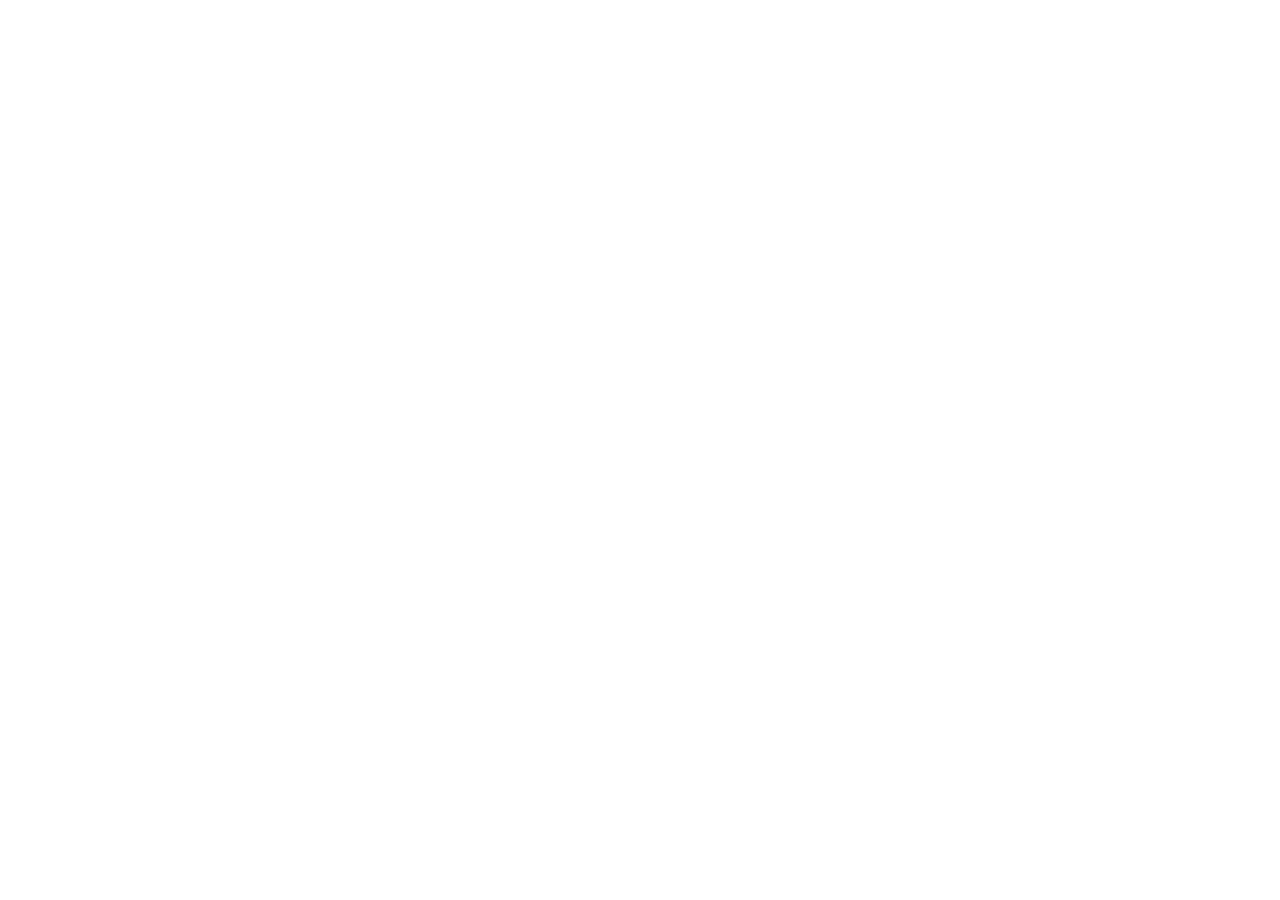
==== site/index.html @ 1764b321 "chore: publish static demo artifact" ====
<!doctype html>
<html lang="en">

  <head>
    <meta charset="UTF-8" />
    <meta
      name="viewport"
      content="width=device-width, initial-scale=1.0, maximum-scale=1" />
    <title>FlowPilot AI Workflow Agent</title>
    <meta name="description" content="AI-powered CRM intake, workflow routing, approvals, and operations visibility." />

    <script type="module" crossorigin src="/flowpilot-ai-operations-agent-demo/assets/index-BUkIabXL.js"></script>
    <link rel="stylesheet" crossorigin href="/flowpilot-ai-operations-agent-demo/assets/index-DvmQnJJi.css">
  </head>

  <body>
    <script id="manus-runtime">window.__MANUS_HOST_DEV__ = false;
(function(){"use strict";var Mr={exports:{}},Kn={};/**
 * @license React
 * react-jsx-runtime.production.js
 *
 * Copyright (c) Meta Platforms, Inc. and affiliates.
 *
 * This source code is licensed under the MIT license found in the
 * LICENSE file in the root directory of this source tree.
 */var Fc;function dm(){if(Fc)return Kn;Fc=1;var r=Symbol.for("react.transitional.element"),i=Symbol.for("react.fragment");function c(s,d,m){var x=null;if(m!==void 0&&(x=""+m),d.key!==void 0&&(x=""+d.key),"key"in d){m={};for(var R in d)R!=="key"&&(m[R]=d[R])}else m=d;return d=m.ref,{$$typeof:r,type:s,key:x,ref:d!==void 0?d:null,props:m}}return Kn.Fragment=i,Kn.jsx=c,Kn.jsxs=c,Kn}var Ic;function fm(){return Ic||(Ic=1,Mr.exports=dm()),Mr.exports}var h=fm(),Ar={exports:{}},Pn={},Rr={exports:{}},Nr={};/**
 * @license React
 * scheduler.production.js
 *
 * Copyright (c) Meta Platforms, Inc. and affiliates.
 *
 * This source code is licensed under the MIT license found in the
 * LICENSE file in the root directory of this source tree.
 */var tu;function hm(){return tu||(tu=1,function(r){function i(A,q){var B=A.length;A.push(q);t:for(;0<B;){var bt=B-1>>>1,p=A[bt];if(0<d(p,q))A[bt]=q,A[B]=p,B=bt;else break t}}function c(A){return A.length===0?null:A[0]}function s(A){if(A.length===0)return null;var q=A[0],B=A.pop();if(B!==q){A[0]=B;t:for(var bt=0,p=A.length,O=p>>>1;bt<O;){var X=2*(bt+1)-1,G=A[X],Z=X+1,st=A[Z];if(0>d(G,B))Z<p&&0>d(st,G)?(A[bt]=st,A[Z]=B,bt=Z):(A[bt]=G,A[X]=B,bt=X);else if(Z<p&&0>d(st,B))A[bt]=st,A[Z]=B,bt=Z;else break t}}return q}function d(A,q){var B=A.sortIndex-q.sortIndex;return B!==0?B:A.id-q.id}if(r.unstable_now=void 0,typeof performance=="object"&&typeof performance.now=="function"){var m=performance;r.unstable_now=function(){return m.now()}}else{var x=Date,R=x.now();r.unstable_now=function(){return x.now()-R}}var C=[],v=[],D=1,j=null,J=3,at=!1,$=!1,nt=!1,ct=!1,ht=typeof setTimeout=="function"?setTimeout:null,St=typeof clearTimeout=="function"?clearTimeout:null,_=typeof setImmediate<"u"?setImmediate:null;function Y(A){for(var q=c(v);q!==null;){if(q.callback===null)s(v);else if(q.startTime<=A)s(v),q.sortIndex=q.expirationTime,i(C,q);else break;q=c(v)}}function H(A){if(nt=!1,Y(A),!$)if(c(C)!==null)$=!0,it||(it=!0,Bt());else{var q=c(v);q!==null&&Mt(H,q.startTime-A)}}var it=!1,rt=-1,V=5,xt=-1;function Be(){return ct?!0:!(r.unstable_now()-xt<V)}function te(){if(ct=!1,it){var A=r.unstable_now();xt=A;var q=!0;try{t:{$=!1,nt&&(nt=!1,St(rt),rt=-1),at=!0;var B=J;try{e:{for(Y(A),j=c(C);j!==null&&!(j.expirationTime>A&&Be());){var bt=j.callback;if(typeof bt=="function"){j.callback=null,J=j.priorityLevel;var p=bt(j.expirationTime<=A);if(A=r.unstable_now(),typeof p=="function"){j.callback=p,Y(A),q=!0;break e}j===c(C)&&s(C),Y(A)}else s(C);j=c(C)}if(j!==null)q=!0;else{var O=c(v);O!==null&&Mt(H,O.startTime-A),q=!1}}break t}finally{j=null,J=B,at=!1}q=void 0}}finally{q?Bt():it=!1}}}var Bt;if(typeof _=="function")Bt=function(){_(te)};else if(typeof MessageChannel<"u"){var me=new MessageChannel,Se=me.port2;me.port1.onmessage=te,Bt=function(){Se.postMessage(null)}}else Bt=function(){ht(te,0)};function Mt(A,q){rt=ht(function(){A(r.unstable_now())},q)}r.unstable_IdlePriority=5,r.unstable_ImmediatePriority=1,r.unstable_LowPriority=4,r.unstable_NormalPriority=3,r.unstable_Profiling=null,r.unstable_UserBlockingPriority=2,r.unstable_cancelCallback=function(A){A.callback=null},r.unstable_forceFrameRate=function(A){0>A||125<A?console.error("forceFrameRate takes a positive int between 0 and 125, forcing frame rates higher than 125 fps is not supported"):V=0<A?Math.floor(1e3/A):5},r.unstable_getCurrentPriorityLevel=function(){return J},r.unstable_next=function(A){switch(J){case 1:case 2:case 3:var q=3;break;default:q=J}var B=J;J=q;try{return A()}finally{J=B}},r.unstable_requestPaint=function(){ct=!0},r.unstable_runWithPriority=function(A,q){switch(A){case 1:case 2:case 3:case 4:case 5:break;default:A=3}var B=J;J=A;try{return q()}finally{J=B}},r.unstable_scheduleCallback=function(A,q,B){var bt=r.unstable_now();switch(typeof B=="object"&&B!==null?(B=B.delay,B=typeof B=="number"&&0<B?bt+B:bt):B=bt,A){case 1:var p=-1;break;case 2:p=250;break;case 5:p=1073741823;break;case 4:p=1e4;break;default:p=5e3}return p=B+p,A={id:D++,callback:q,priorityLevel:A,startTime:B,expirationTime:p,sortIndex:-1},B>bt?(A.sortIndex=B,i(v,A),c(C)===null&&A===c(v)&&(nt?(St(rt),rt=-1):nt=!0,Mt(H,B-bt))):(A.sortIndex=p,i(C,A),$||at||($=!0,it||(it=!0,Bt()))),A},r.unstable_shouldYield=Be,r.unstable_wrapCallback=function(A){var q=J;return function(){var B=J;J=q;try{return A.apply(this,arguments)}finally{J=B}}}}(Nr)),Nr}var eu;function mm(){return eu||(eu=1,Rr.exports=hm()),Rr.exports}var zr={exports:{}},ut={};/**
 * @license React
 * react.production.js
 *
 * Copyright (c) Meta Platforms, Inc. and affiliates.
 *
 * This source code is licensed under the MIT license found in the
 * LICENSE file in the root directory of this source tree.
 */var lu;function gm(){if(lu)return ut;lu=1;var r=Symbol.for("react.transitional.element"),i=Symbol.for("react.portal"),c=Symbol.for("react.fragment"),s=Symbol.for("react.strict_mode"),d=Symbol.for("react.profiler"),m=Symbol.for("react.consumer"),x=Symbol.for("react.context"),R=Symbol.for("react.forward_ref"),C=Symbol.for("react.suspense"),v=Symbol.for("react.memo"),D=Symbol.for("react.lazy"),j=Symbol.iterator;function J(p){return p===null||typeof p!="object"?null:(p=j&&p[j]||p["@@iterator"],typeof p=="function"?p:null)}var at={isMounted:function(){return!1},enqueueForceUpdate:function(){},enqueueReplaceState:function(){},enqueueSetState:function(){}},$=Object.assign,nt={};function ct(p,O,X){this.props=p,this.context=O,this.refs=nt,this.updater=X||at}ct.prototype.isReactComponent={},ct.prototype.setState=function(p,O){if(typeof p!="object"&&typeof p!="function"&&p!=null)throw Error("takes an object of state variables to update or a function which returns an object of state variables.");this.updater.enqueueSetState(this,p,O,"setState")},ct.prototype.forceUpdate=function(p){this.updater.enqueueForceUpdate(this,p,"forceUpdate")};function ht(){}ht.prototype=ct.prototype;function St(p,O,X){this.props=p,this.context=O,this.refs=nt,this.updater=X||at}var _=St.prototype=new ht;_.constructor=St,$(_,ct.prototype),_.isPureReactComponent=!0;var Y=Array.isArray,H={H:null,A:null,T:null,S:null,V:null},it=Object.prototype.hasOwnProperty;function rt(p,O,X,G,Z,st){return X=st.ref,{$$typeof:r,type:p,key:O,ref:X!==void 0?X:null,props:st}}function V(p,O){return rt(p.type,O,void 0,void 0,void 0,p.props)}function xt(p){return typeof p=="object"&&p!==null&&p.$$typeof===r}function Be(p){var O={"=":"=0",":":"=2"};return"$"+p.replace(/[=:]/g,function(X){return O[X]})}var te=/\/+/g;function Bt(p,O){return typeof p=="object"&&p!==null&&p.key!=null?Be(""+p.key):O.toString(36)}function me(){}function Se(p){switch(p.status){case"fulfilled":return p.value;case"rejected":throw p.reason;default:switch(typeof p.status=="string"?p.then(me,me):(p.status="pending",p.then(function(O){p.status==="pending"&&(p.status="fulfilled",p.value=O)},function(O){p.status==="pending"&&(p.status="rejected",p.reason=O)})),p.status){case"fulfilled":return p.value;case"rejected":throw p.reason}}throw p}function Mt(p,O,X,G,Z){var st=typeof p;(st==="undefined"||st==="boolean")&&(p=null);var I=!1;if(p===null)I=!0;else switch(st){case"bigint":case"string":case"number":I=!0;break;case"object":switch(p.$$typeof){case r:case i:I=!0;break;case D:return I=p._init,Mt(I(p._payload),O,X,G,Z)}}if(I)return Z=Z(p),I=G===""?"."+Bt(p,0):G,Y(Z)?(X="",I!=null&&(X=I.replace(te,"$&/")+"/"),Mt(Z,O,X,"",function(Jt){return Jt})):Z!=null&&(xt(Z)&&(Z=V(Z,X+(Z.key==null||p&&p.key===Z.key?"":(""+Z.key).replace(te,"$&/")+"/")+I)),O.push(Z)),1;I=0;var gt=G===""?".":G+":";if(Y(p))for(var Tt=0;Tt<p.length;Tt++)G=p[Tt],st=gt+Bt(G,Tt),I+=Mt(G,O,X,st,Z);else if(Tt=J(p),typeof Tt=="function")for(p=Tt.call(p),Tt=0;!(G=p.next()).done;)G=G.value,st=gt+Bt(G,Tt++),I+=Mt(G,O,X,st,Z);else if(st==="object"){if(typeof p.then=="function")return Mt(Se(p),O,X,G,Z);throw O=String(p),Error("Objects are not valid as a React child (found: "+(O==="[object Object]"?"object with keys {"+Object.keys(p).join(", ")+"}":O)+"). If you meant to render a collection of children, use an array instead.")}return I}function A(p,O,X){if(p==null)return p;var G=[],Z=0;return Mt(p,G,"","",function(st){return O.call(X,st,Z++)}),G}function q(p){if(p._status===-1){var O=p._result;O=O(),O.then(function(X){(p._status===0||p._status===-1)&&(p._status=1,p._result=X)},function(X){(p._status===0||p._status===-1)&&(p._status=2,p._result=X)}),p._status===-1&&(p._status=0,p._result=O)}if(p._status===1)return p._result.default;throw p._result}var B=typeof reportError=="function"?reportError:function(p){if(typeof window=="object"&&typeof window.ErrorEvent=="function"){var O=new window.ErrorEvent("error",{bubbles:!0,cancelable:!0,message:typeof p=="object"&&p!==null&&typeof p.message=="string"?String(p.message):String(p),error:p});if(!window.dispatchEvent(O))return}else if(typeof process=="object"&&typeof process.emit=="function"){process.emit("uncaughtException",p);return}console.error(p)};function bt(){}return ut.Children={map:A,forEach:function(p,O,X){A(p,function(){O.apply(this,arguments)},X)},count:function(p){var O=0;return A(p,function(){O++}),O},toArray:function(p){return A(p,function(O){return O})||[]},only:function(p){if(!xt(p))throw Error("React.Children.only expected to receive a single React element child.");return p}},ut.Component=ct,ut.Fragment=c,ut.Profiler=d,ut.PureComponent=St,ut.StrictMode=s,ut.Suspense=C,ut.__CLIENT_INTERNALS_DO_NOT_USE_OR_WARN_USERS_THEY_CANNOT_UPGRADE=H,ut.__COMPILER_RUNTIME={__proto__:null,c:function(p){return H.H.useMemoCache(p)}},ut.cache=function(p){return function(){return p.apply(null,arguments)}},ut.cloneElement=function(p,O,X){if(p==null)throw Error("The argument must be a React element, but you passed "+p+".");var G=$({},p.props),Z=p.key,st=void 0;if(O!=null)for(I in O.ref!==void 0&&(st=void 0),O.key!==void 0&&(Z=""+O.key),O)!it.call(O,I)||I==="key"||I==="__self"||I==="__source"||I==="ref"&&O.ref===void 0||(G[I]=O[I]);var I=arguments.length-2;if(I===1)G.children=X;else if(1<I){for(var gt=Array(I),Tt=0;Tt<I;Tt++)gt[Tt]=arguments[Tt+2];G.children=gt}return rt(p.type,Z,void 0,void 0,st,G)},ut.createContext=function(p){return p={$$typeof:x,_currentValue:p,_currentValue2:p,_threadCount:0,Provider:null,Consumer:null},p.Provider=p,p.Consumer={$$typeof:m,_context:p},p},ut.createElement=function(p,O,X){var G,Z={},st=null;if(O!=null)for(G in O.key!==void 0&&(st=""+O.key),O)it.call(O,G)&&G!=="key"&&G!=="__self"&&G!=="__source"&&(Z[G]=O[G]);var I=arguments.length-2;if(I===1)Z.children=X;else if(1<I){for(var gt=Array(I),Tt=0;Tt<I;Tt++)gt[Tt]=arguments[Tt+2];Z.children=gt}if(p&&p.defaultProps)for(G in I=p.defaultProps,I)Z[G]===void 0&&(Z[G]=I[G]);return rt(p,st,void 0,void 0,null,Z)},ut.createRef=function(){return{current:null}},ut.forwardRef=function(p){return{$$typeof:R,render:p}},ut.isValidElement=xt,ut.lazy=function(p){return{$$typeof:D,_payload:{_status:-1,_result:p},_init:q}},ut.memo=function(p,O){return{$$typeof:v,type:p,compare:O===void 0?null:O}},ut.startTransition=function(p){var O=H.T,X={};H.T=X;try{var G=p(),Z=H.S;Z!==null&&Z(X,G),typeof G=="object"&&G!==null&&typeof G.then=="function"&&G.then(bt,B)}catch(st){B(st)}finally{H.T=O}},ut.unstable_useCacheRefresh=function(){return H.H.useCacheRefresh()},ut.use=function(p){return H.H.use(p)},ut.useActionState=function(p,O,X){return H.H.useActionState(p,O,X)},ut.useCallback=function(p,O){return H.H.useCallback(p,O)},ut.useContext=function(p){return H.H.useContext(p)},ut.useDebugValue=function(){},ut.useDeferredValue=function(p,O){return H.H.useDeferredValue(p,O)},ut.useEffect=function(p,O,X){var G=H.H;if(typeof X=="function")throw Error("useEffect CRUD overload is not enabled in this build of React.");return G.useEffect(p,O)},ut.useId=function(){return H.H.useId()},ut.useImperativeHandle=function(p,O,X){return H.H.useImperativeHandle(p,O,X)},ut.useInsertionEffect=function(p,O){return H.H.useInsertionEffect(p,O)},ut.useLayoutEffect=function(p,O){return H.H.useLayoutEffect(p,O)},ut.useMemo=function(p,O){return H.H.useMemo(p,O)},ut.useOptimistic=function(p,O){return H.H.useOptimistic(p,O)},ut.useReducer=function(p,O,X){return H.H.useReducer(p,O,X)},ut.useRef=function(p){return H.H.useRef(p)},ut.useState=function(p){return H.H.useState(p)},ut.useSyncExternalStore=function(p,O,X){return H.H.useSyncExternalStore(p,O,X)},ut.useTransition=function(){return H.H.useTransition()},ut.version="19.1.1",ut}var au;function _r(){return au||(au=1,zr.exports=gm()),zr.exports}var kr={exports:{}},he={};/**
 * @license React
 * react-dom.production.js
 *
 * Copyright (c) Meta Platforms, Inc. and affiliates.
 *
 * This source code is licensed under the MIT license found in the
 * LICENSE file in the root directory of this source tree.
 */var nu;function pm(){if(nu)return he;nu=1;var r=_r();function i(C){var v="https://react.dev/errors/"+C;if(1<arguments.length){v+="?args[]="+encodeURIComponent(arguments[1]);for(var D=2;D<arguments.length;D++)v+="&args[]="+encodeURIComponent(arguments[D])}return"Minified React error #"+C+"; visit "+v+" for the full message or use the non-minified dev environment for full errors and additional helpful warnings."}function c(){}var s={d:{f:c,r:function(){throw Error(i(522))},D:c,C:c,L:c,m:c,X:c,S:c,M:c},p:0,findDOMNode:null},d=Symbol.for("react.portal");function m(C,v,D){var j=3<arguments.length&&arguments[3]!==void 0?arguments[3]:null;return{$$typeof:d,key:j==null?null:""+j,children:C,containerInfo:v,implementation:D}}var x=r.__CLIENT_INTERNALS_DO_NOT_USE_OR_WARN_USERS_THEY_CANNOT_UPGRADE;function R(C,v){if(C==="font")return"";if(typeof v=="string")return v==="use-credentials"?v:""}return he.__DOM_INTERNALS_DO_NOT_USE_OR_WARN_USERS_THEY_CANNOT_UPGRADE=s,he.createPortal=function(C,v){var D=2<arguments.length&&arguments[2]!==void 0?arguments[2]:null;if(!v||v.nodeType!==1&&v.nodeType!==9&&v.nodeType!==11)throw Error(i(299));return m(C,v,null,D)},he.flushSync=function(C){var v=x.T,D=s.p;try{if(x.T=null,s.p=2,C)return C()}finally{x.T=v,s.p=D,s.d.f()}},he.preconnect=function(C,v){typeof C=="string"&&(v?(v=v.crossOrigin,v=typeof v=="string"?v==="use-credentials"?v:"":void 0):v=null,s.d.C(C,v))},he.prefetchDNS=function(C){typeof C=="string"&&s.d.D(C)},he.preinit=function(C,v){if(typeof C=="string"&&v&&typeof v.as=="string"){var D=v.as,j=R(D,v.crossOrigin),J=typeof v.integrity=="string"?v.integrity:void 0,at=typeof v.fetchPriority=="string"?v.fetchPriority:void 0;D==="style"?s.d.S(C,typeof v.precedence=="string"?v.precedence:void 0,{crossOrigin:j,integrity:J,fetchPriority:at}):D==="script"&&s.d.X(C,{crossOrigin:j,integrity:J,fetchPriority:at,nonce:typeof v.nonce=="string"?v.nonce:void 0})}},he.preinitModule=function(C,v){if(typeof C=="string")if(typeof v=="object"&&v!==null){if(v.as==null||v.as==="script"){var D=R(v.as,v.crossOrigin);s.d.M(C,{crossOrigin:D,integrity:typeof v.integrity=="string"?v.integrity:void 0,nonce:typeof v.nonce=="string"?v.nonce:void 0})}}else v==null&&s.d.M(C)},he.preload=function(C,v){if(typeof C=="string"&&typeof v=="object"&&v!==null&&typeof v.as=="string"){var D=v.as,j=R(D,v.crossOrigin);s.d.L(C,D,{crossOrigin:j,integrity:typeof v.integrity=="string"?v.integrity:void 0,nonce:typeof v.nonce=="string"?v.nonce:void 0,type:typeof v.type=="string"?v.type:void 0,fetchPriority:typeof v.fetchPriority=="string"?v.fetchPriority:void 0,referrerPolicy:typeof v.referrerPolicy=="string"?v.referrerPolicy:void 0,imageSrcSet:typeof v.imageSrcSet=="string"?v.imageSrcSet:void 0,imageSizes:typeof v.imageSizes=="string"?v.imageSizes:void 0,media:typeof v.media=="string"?v.media:void 0})}},he.preloadModule=function(C,v){if(typeof C=="string")if(v){var D=R(v.as,v.crossOrigin);s.d.m(C,{as:typeof v.as=="string"&&v.as!=="script"?v.as:void 0,crossOrigin:D,integrity:typeof v.integrity=="string"?v.integrity:void 0})}else s.d.m(C)},he.requestFormReset=function(C){s.d.r(C)},he.unstable_batchedUpdates=function(C,v){return C(v)},he.useFormState=function(C,v,D){return x.H.useFormState(C,v,D)},he.useFormStatus=function(){return x.H.useHostTransitionStatus()},he.version="19.1.1",he}var ou;function ym(){if(ou)return kr.exports;ou=1;function r(){if(!(typeof __REACT_DEVTOOLS_GLOBAL_HOOK__>"u"||typeof __REACT_DEVTOOLS_GLOBAL_HOOK__.checkDCE!="function"))try{__REACT_DEVTOOLS_GLOBAL_HOOK__.checkDCE(r)}catch(i){console.error(i)}}return r(),kr.exports=pm(),kr.exports}/**
 * @license React
 * react-dom-client.production.js
 *
 * Copyright (c) Meta Platforms, Inc. and affiliates.
 *
 * This source code is licensed under the MIT license found in the
 * LICENSE file in the root directory of this source tree.
 */var iu;function vm(){if(iu)return Pn;iu=1;var r=mm(),i=_r(),c=ym();function s(t){var e="https://react.dev/errors/"+t;if(1<arguments.length){e+="?args[]="+encodeURIComponent(arguments[1]);for(var l=2;l<arguments.length;l++)e+="&args[]="+encodeURIComponent(arguments[l])}return"Minified React error #"+t+"; visit "+e+" for the full message or use the non-minified dev environment for full errors and additional helpful warnings."}function d(t){return!(!t||t.nodeType!==1&&t.nodeType!==9&&t.nodeType!==11)}function m(t){var e=t,l=t;if(t.alternate)for(;e.return;)e=e.return;else{t=e;do e=t,(e.flags&4098)!==0&&(l=e.return),t=e.return;while(t)}return e.tag===3?l:null}function x(t){if(t.tag===13){var e=t.memoizedState;if(e===null&&(t=t.alternate,t!==null&&(e=t.memoizedState)),e!==null)return e.dehydrated}return null}function R(t){if(m(t)!==t)throw Error(s(188))}function C(t){var e=t.alternate;if(!e){if(e=m(t),e===null)throw Error(s(188));return e!==t?null:t}for(var l=t,a=e;;){var n=l.return;if(n===null)break;var o=n.alternate;if(o===null){if(a=n.return,a!==null){l=a;continue}break}if(n.child===o.child){for(o=n.child;o;){if(o===l)return R(n),t;if(o===a)return R(n),e;o=o.sibling}throw Error(s(188))}if(l.return!==a.return)l=n,a=o;else{for(var u=!1,f=n.child;f;){if(f===l){u=!0,l=n,a=o;break}if(f===a){u=!0,a=n,l=o;break}f=f.sibling}if(!u){for(f=o.child;f;){if(f===l){u=!0,l=o,a=n;break}if(f===a){u=!0,a=o,l=n;break}f=f.sibling}if(!u)throw Error(s(189))}}if(l.alternate!==a)throw Error(s(190))}if(l.tag!==3)throw Error(s(188));return l.stateNode.current===l?t:e}function v(t){var e=t.tag;if(e===5||e===26||e===27||e===6)return t;for(t=t.child;t!==null;){if(e=v(t),e!==null)return e;t=t.sibling}return null}var D=Object.assign,j=Symbol.for("react.element"),J=Symbol.for("react.transitional.element"),at=Symbol.for("react.portal"),$=Symbol.for("react.fragment"),nt=Symbol.for("react.strict_mode"),ct=Symbol.for("react.profiler"),ht=Symbol.for("react.provider"),St=Symbol.for("react.consumer"),_=Symbol.for("react.context"),Y=Symbol.for("react.forward_ref"),H=Symbol.for("react.suspense"),it=Symbol.for("react.suspense_list"),rt=Symbol.for("react.memo"),V=Symbol.for("react.lazy"),xt=Symbol.for("react.activity"),Be=Symbol.for("react.memo_cache_sentinel"),te=Symbol.iterator;function Bt(t){return t===null||typeof t!="object"?null:(t=te&&t[te]||t["@@iterator"],typeof t=="function"?t:null)}var me=Symbol.for("react.client.reference");function Se(t){if(t==null)return null;if(typeof t=="function")return t.$$typeof===me?null:t.displayName||t.name||null;if(typeof t=="string")return t;switch(t){case $:return"Fragment";case ct:return"Profiler";case nt:return"StrictMode";case H:return"Suspense";case it:return"SuspenseList";case xt:return"Activity"}if(typeof t=="object")switch(t.$$typeof){case at:return"Portal";case _:return(t.displayName||"Context")+".Provider";case St:return(t._context.displayName||"Context")+".Consumer";case Y:var e=t.render;return t=t.displayName,t||(t=e.displayName||e.name||"",t=t!==""?"ForwardRef("+t+")":"ForwardRef"),t;case rt:return e=t.displayName||null,e!==null?e:Se(t.type)||"Memo";case V:e=t._payload,t=t._init;try{return Se(t(e))}catch{}}return null}var Mt=Array.isArray,A=i.__CLIENT_INTERNALS_DO_NOT_USE_OR_WARN_USERS_THEY_CANNOT_UPGRADE,q=c.__DOM_INTERNALS_DO_NOT_USE_OR_WARN_USERS_THEY_CANNOT_UPGRADE,B={pending:!1,data:null,method:null,action:null},bt=[],p=-1;function O(t){return{current:t}}function X(t){0>p||(t.current=bt[p],bt[p]=null,p--)}function G(t,e){p++,bt[p]=t.current,t.current=e}var Z=O(null),st=O(null),I=O(null),gt=O(null);function Tt(t,e){switch(G(I,e),G(st,t),G(Z,null),e.nodeType){case 9:case 11:t=(t=e.documentElement)&&(t=t.namespaceURI)?Uh(t):0;break;default:if(t=e.tagName,e=e.namespaceURI)e=Uh(e),t=Gh(e,t);else switch(t){case"svg":t=1;break;case"math":t=2;break;default:t=0}}X(Z),G(Z,t)}function Jt(){X(Z),X(st),X(I)}function Ke(t){t.memoizedState!==null&&G(gt,t);var e=Z.current,l=Gh(e,t.type);e!==l&&(G(st,t),G(Z,l))}function Ce(t){st.current===t&&(X(Z),X(st)),gt.current===t&&(X(gt),Wo._currentValue=B)}var Pe=Object.prototype.hasOwnProperty,yl=r.unstable_scheduleCallback,sn=r.unstable_cancelCallback,Ca=r.unstable_shouldYield,ri=r.unstable_requestPaint,ge=r.unstable_now,si=r.unstable_getCurrentPriorityLevel,Ul=r.unstable_ImmediatePriority,Fn=r.unstable_UserBlockingPriority,nl=r.unstable_NormalPriority,ci=r.unstable_LowPriority,Gl=r.unstable_IdlePriority,ui=r.log,Ea=r.unstable_setDisableYieldValue,ql=null,Wt=null;function Je(t){if(typeof ui=="function"&&Ea(t),Wt&&typeof Wt.setStrictMode=="function")try{Wt.setStrictMode(ql,t)}catch{}}var $t=Math.clz32?Math.clz32:fi,di=Math.log,Ta=Math.LN2;function fi(t){return t>>>=0,t===0?32:31-(di(t)/Ta|0)|0}var L=256,cn=4194304;function vl(t){var e=t&42;if(e!==0)return e;switch(t&-t){case 1:return 1;case 2:return 2;case 4:return 4;case 8:return 8;case 16:return 16;case 32:return 32;case 64:return 64;case 128:return 128;case 256:case 512:case 1024:case 2048:case 4096:case 8192:case 16384:case 32768:case 65536:case 131072:case 262144:case 524288:case 1048576:case 2097152:return t&4194048;case 4194304:case 8388608:case 16777216:case 33554432:return t&62914560;case 67108864:return 67108864;case 134217728:return 134217728;case 268435456:return 268435456;case 536870912:return 536870912;case 1073741824:return 0;default:return t}}function un(t,e,l){var a=t.pendingLanes;if(a===0)return 0;var n=0,o=t.suspendedLanes,u=t.pingedLanes;t=t.warmLanes;var f=a&134217727;return f!==0?(a=f&~o,a!==0?n=vl(a):(u&=f,u!==0?n=vl(u):l||(l=f&~t,l!==0&&(n=vl(l))))):(f=a&~o,f!==0?n=vl(f):u!==0?n=vl(u):l||(l=a&~t,l!==0&&(n=vl(l)))),n===0?0:e!==0&&e!==n&&(e&o)===0&&(o=n&-n,l=e&-e,o>=l||o===32&&(l&4194048)!==0)?e:n}function Dt(t,e){return(t.pendingLanes&~(t.suspendedLanes&~t.pingedLanes)&e)===0}function In(t,e){switch(t){case 1:case 2:case 4:case 8:case 64:return e+250;case 16:case 32:case 128:case 256:case 512:case 1024:case 2048:case 4096:case 8192:case 16384:case 32768:case 65536:case 131072:case 262144:case 524288:case 1048576:case 2097152:return e+5e3;case 4194304:case 8388608:case 16777216:case 33554432:return-1;case 67108864:case 134217728:case 268435456:case 536870912:case 1073741824:return-1;default:return-1}}function to(){var t=L;return L<<=1,(L&4194048)===0&&(L=256),t}function hi(){var t=cn;return cn<<=1,(cn&62914560)===0&&(cn=4194304),t}function eo(t){for(var e=[],l=0;31>l;l++)e.push(t);return e}function Da(t,e){t.pendingLanes|=e,e!==268435456&&(t.suspendedLanes=0,t.pingedLanes=0,t.warmLanes=0)}function ts(t,e,l,a,n,o){var u=t.pendingLanes;t.pendingLanes=l,t.suspendedLanes=0,t.pingedLanes=0,t.warmLanes=0,t.expiredLanes&=l,t.entangledLanes&=l,t.errorRecoveryDisabledLanes&=l,t.shellSuspendCounter=0;var f=t.entanglements,g=t.expirationTimes,S=t.hiddenUpdates;for(l=u&~l;0<l;){var N=31-$t(l),k=1<<N;f[N]=0,g[N]=-1;var E=S[N];if(E!==null)for(S[N]=null,N=0;N<E.length;N++){var T=E[N];T!==null&&(T.lane&=-536870913)}l&=~k}a!==0&&mi(t,a,0),o!==0&&n===0&&t.tag!==0&&(t.suspendedLanes|=o&~(u&~e))}function mi(t,e,l){t.pendingLanes|=e,t.suspendedLanes&=~e;var a=31-$t(e);t.entangledLanes|=e,t.entanglements[a]=t.entanglements[a]|1073741824|l&4194090}function gi(t,e){var l=t.entangledLanes|=e;for(t=t.entanglements;l;){var a=31-$t(l),n=1<<a;n&e|t[a]&e&&(t[a]|=e),l&=~n}}function lo(t){switch(t){case 2:t=1;break;case 8:t=4;break;case 32:t=16;break;case 256:case 512:case 1024:case 2048:case 4096:case 8192:case 16384:case 32768:case 65536:case 131072:case 262144:case 524288:case 1048576:case 2097152:case 4194304:case 8388608:case 16777216:case 33554432:t=128;break;case 268435456:t=134217728;break;default:t=0}return t}function ao(t){return t&=-t,2<t?8<t?(t&134217727)!==0?32:268435456:8:2}function pi(){var t=q.p;return t!==0?t:(t=window.event,t===void 0?32:om(t.type))}function es(t,e){var l=q.p;try{return q.p=t,e()}finally{q.p=l}}var ol=Math.random().toString(36).slice(2),ee="__reactFiber$"+ol,pe="__reactProps$"+ol,Yl="__reactContainer$"+ol,no="__reactEvents$"+ol,ls="__reactListeners$"+ol,as="__reactHandles$"+ol,yi="__reactResources$"+ol,Ma="__reactMarker$"+ol;function oo(t){delete t[ee],delete t[pe],delete t[no],delete t[ls],delete t[as]}function Vl(t){var e=t[ee];if(e)return e;for(var l=t.parentNode;l;){if(e=l[Yl]||l[ee]){if(l=e.alternate,e.child!==null||l!==null&&l.child!==null)for(t=Xh(t);t!==null;){if(l=t[ee])return l;t=Xh(t)}return e}t=l,l=t.parentNode}return null}function Xl(t){if(t=t[ee]||t[Yl]){var e=t.tag;if(e===5||e===6||e===13||e===26||e===27||e===3)return t}return null}function Aa(t){var e=t.tag;if(e===5||e===26||e===27||e===6)return t.stateNode;throw Error(s(33))}function Zl(t){var e=t[yi];return e||(e=t[yi]={hoistableStyles:new Map,hoistableScripts:new Map}),e}function Vt(t){t[Ma]=!0}var vi=new Set,bi={};function bl(t,e){We(t,e),We(t+"Capture",e)}function We(t,e){for(bi[t]=e,t=0;t<e.length;t++)vi.add(e[t])}var ns=RegExp("^[:A-Z_a-z\\u00C0-\\u00D6\\u00D8-\\u00F6\\u00F8-\\u02FF\\u0370-\\u037D\\u037F-\\u1FFF\\u200C-\\u200D\\u2070-\\u218F\\u2C00-\\u2FEF\\u3001-\\uD7FF\\uF900-\\uFDCF\\uFDF0-\\uFFFD][:A-Z_a-z\\u00C0-\\u00D6\\u00D8-\\u00F6\\u00F8-\\u02FF\\u0370-\\u037D\\u037F-\\u1FFF\\u200C-\\u200D\\u2070-\\u218F\\u2C00-\\u2FEF\\u3001-\\uD7FF\\uF900-\\uFDCF\\uFDF0-\\uFFFD\\-.0-9\\u00B7\\u0300-\\u036F\\u203F-\\u2040]*$"),xi={},wi={};function Ra(t){return Pe.call(wi,t)?!0:Pe.call(xi,t)?!1:ns.test(t)?wi[t]=!0:(xi[t]=!0,!1)}function M(t,e,l){if(Ra(e))if(l===null)t.removeAttribute(e);else{switch(typeof l){case"undefined":case"function":case"symbol":t.removeAttribute(e);return;case"boolean":var a=e.toLowerCase().slice(0,5);if(a!=="data-"&&a!=="aria-"){t.removeAttribute(e);return}}t.setAttribute(e,""+l)}}function tt(t,e,l){if(l===null)t.removeAttribute(e);else{switch(typeof l){case"undefined":case"function":case"symbol":case"boolean":t.removeAttribute(e);return}t.setAttribute(e,""+l)}}function Ot(t,e,l,a){if(a===null)t.removeAttribute(l);else{switch(typeof a){case"undefined":case"function":case"symbol":case"boolean":t.removeAttribute(l);return}t.setAttributeNS(e,l,""+a)}}var le,Ee;function ae(t){if(le===void 0)try{throw Error()}catch(l){var e=l.stack.trim().match(/\n( *(at )?)/);le=e&&e[1]||"",Ee=-1<l.stack.indexOf(`
    at`)?" (<anonymous>)":-1<l.stack.indexOf("@")?"@unknown:0:0":""}return`
`+le+t+Ee}var Le=!1;function He(t,e){if(!t||Le)return"";Le=!0;var l=Error.prepareStackTrace;Error.prepareStackTrace=void 0;try{var a={DetermineComponentFrameRoot:function(){try{if(e){var k=function(){throw Error()};if(Object.defineProperty(k.prototype,"props",{set:function(){throw Error()}}),typeof Reflect=="object"&&Reflect.construct){try{Reflect.construct(k,[])}catch(T){var E=T}Reflect.construct(t,[],k)}else{try{k.call()}catch(T){E=T}t.call(k.prototype)}}else{try{throw Error()}catch(T){E=T}(k=t())&&typeof k.catch=="function"&&k.catch(function(){})}}catch(T){if(T&&E&&typeof T.stack=="string")return[T.stack,E.stack]}return[null,null]}};a.DetermineComponentFrameRoot.displayName="DetermineComponentFrameRoot";var n=Object.getOwnPropertyDescriptor(a.DetermineComponentFrameRoot,"name");n&&n.configurable&&Object.defineProperty(a.DetermineComponentFrameRoot,"name",{value:"DetermineComponentFrameRoot"});var o=a.DetermineComponentFrameRoot(),u=o[0],f=o[1];if(u&&f){var g=u.split(`
`),S=f.split(`
`);for(n=a=0;a<g.length&&!g[a].includes("DetermineComponentFrameRoot");)a++;for(;n<S.length&&!S[n].includes("DetermineComponentFrameRoot");)n++;if(a===g.length||n===S.length)for(a=g.length-1,n=S.length-1;1<=a&&0<=n&&g[a]!==S[n];)n--;for(;1<=a&&0<=n;a--,n--)if(g[a]!==S[n]){if(a!==1||n!==1)do if(a--,n--,0>n||g[a]!==S[n]){var N=`
`+g[a].replace(" at new "," at ");return t.displayName&&N.includes("<anonymous>")&&(N=N.replace("<anonymous>",t.displayName)),N}while(1<=a&&0<=n);break}}}finally{Le=!1,Error.prepareStackTrace=l}return(l=t?t.displayName||t.name:"")?ae(l):""}function Ql(t){switch(t.tag){case 26:case 27:case 5:return ae(t.type);case 16:return ae("Lazy");case 13:return ae("Suspense");case 19:return ae("SuspenseList");case 0:case 15:return He(t.type,!1);case 11:return He(t.type.render,!1);case 1:return He(t.type,!0);case 31:return ae("Activity");default:return""}}function xl(t){try{var e="";do e+=Ql(t),t=t.return;while(t);return e}catch(l){return`
Error generating stack: `+l.message+`
`+l.stack}}function Xt(t){switch(typeof t){case"bigint":case"boolean":case"number":case"string":case"undefined":return t;case"object":return t;default:return""}}function il(t){var e=t.type;return(t=t.nodeName)&&t.toLowerCase()==="input"&&(e==="checkbox"||e==="radio")}function ve(t){var e=il(t)?"checked":"value",l=Object.getOwnPropertyDescriptor(t.constructor.prototype,e),a=""+t[e];if(!t.hasOwnProperty(e)&&typeof l<"u"&&typeof l.get=="function"&&typeof l.set=="function"){var n=l.get,o=l.set;return Object.defineProperty(t,e,{configurable:!0,get:function(){return n.call(this)},set:function(u){a=""+u,o.call(this,u)}}),Object.defineProperty(t,e,{enumerable:l.enumerable}),{getValue:function(){return a},setValue:function(u){a=""+u},stopTracking:function(){t._valueTracker=null,delete t[e]}}}}function re(t){t._valueTracker||(t._valueTracker=ve(t))}function rl(t){if(!t)return!1;var e=t._valueTracker;if(!e)return!0;var l=e.getValue(),a="";return t&&(a=il(t)?t.checked?"true":"false":t.value),t=a,t!==l?(e.setValue(t),!0):!1}function wl(t){if(t=t||(typeof document<"u"?document:void 0),typeof t>"u")return null;try{return t.activeElement||t.body}catch{return t.body}}var dn=/[\n"\\]/g;function se(t){return t.replace(dn,function(e){return"\\"+e.charCodeAt(0).toString(16)+" "})}function Kl(t,e,l,a,n,o,u,f){t.name="",u!=null&&typeof u!="function"&&typeof u!="symbol"&&typeof u!="boolean"?t.type=u:t.removeAttribute("type"),e!=null?u==="number"?(e===0&&t.value===""||t.value!=e)&&(t.value=""+Xt(e)):t.value!==""+Xt(e)&&(t.value=""+Xt(e)):u!=="submit"&&u!=="reset"||t.removeAttribute("value"),e!=null?Pl(t,u,Xt(e)):l!=null?Pl(t,u,Xt(l)):a!=null&&t.removeAttribute("value"),n==null&&o!=null&&(t.defaultChecked=!!o),n!=null&&(t.checked=n&&typeof n!="function"&&typeof n!="symbol"),f!=null&&typeof f!="function"&&typeof f!="symbol"&&typeof f!="boolean"?t.name=""+Xt(f):t.removeAttribute("name")}function Na(t,e,l,a,n,o,u,f){if(o!=null&&typeof o!="function"&&typeof o!="symbol"&&typeof o!="boolean"&&(t.type=o),e!=null||l!=null){if(!(o!=="submit"&&o!=="reset"||e!=null))return;l=l!=null?""+Xt(l):"",e=e!=null?""+Xt(e):l,f||e===t.value||(t.value=e),t.defaultValue=e}a=a??n,a=typeof a!="function"&&typeof a!="symbol"&&!!a,t.checked=f?t.checked:!!a,t.defaultChecked=!!a,u!=null&&typeof u!="function"&&typeof u!="symbol"&&typeof u!="boolean"&&(t.name=u)}function Pl(t,e,l){e==="number"&&wl(t.ownerDocument)===t||t.defaultValue===""+l||(t.defaultValue=""+l)}function $e(t,e,l,a){if(t=t.options,e){e={};for(var n=0;n<l.length;n++)e["$"+l[n]]=!0;for(l=0;l<t.length;l++)n=e.hasOwnProperty("$"+t[l].value),t[l].selected!==n&&(t[l].selected=n),n&&a&&(t[l].defaultSelected=!0)}else{for(l=""+Xt(l),e=null,n=0;n<t.length;n++){if(t[n].value===l){t[n].selected=!0,a&&(t[n].defaultSelected=!0);return}e!==null||t[n].disabled||(e=t[n])}e!==null&&(e.selected=!0)}}function za(t,e,l){if(e!=null&&(e=""+Xt(e),e!==t.value&&(t.value=e),l==null)){t.defaultValue!==e&&(t.defaultValue=e);return}t.defaultValue=l!=null?""+Xt(l):""}function _a(t,e,l,a){if(e==null){if(a!=null){if(l!=null)throw Error(s(92));if(Mt(a)){if(1<a.length)throw Error(s(93));a=a[0]}l=a}l==null&&(l=""),e=l}l=Xt(e),t.defaultValue=l,a=t.textContent,a===l&&a!==""&&a!==null&&(t.value=a)}function Fe(t,e){if(e){var l=t.firstChild;if(l&&l===t.lastChild&&l.nodeType===3){l.nodeValue=e;return}}t.textContent=e}var fn=new Set("animationIterationCount aspectRatio borderImageOutset borderImageSlice borderImageWidth boxFlex boxFlexGroup boxOrdinalGroup columnCount columns flex flexGrow flexPositive flexShrink flexNegative flexOrder gridArea gridRow gridRowEnd gridRowSpan gridRowStart gridColumn gridColumnEnd gridColumnSpan gridColumnStart fontWeight lineClamp lineHeight opacity order orphans scale tabSize widows zIndex zoom fillOpacity floodOpacity stopOpacity strokeDasharray strokeDashoffset strokeMiterlimit strokeOpacity strokeWidth MozAnimationIterationCount MozBoxFlex MozBoxFlexGroup MozLineClamp msAnimationIterationCount msFlex msZoom msFlexGrow msFlexNegative msFlexOrder msFlexPositive msFlexShrink msGridColumn msGridColumnSpan msGridRow msGridRowSpan WebkitAnimationIterationCount WebkitBoxFlex WebKitBoxFlexGroup WebkitBoxOrdinalGroup WebkitColumnCount WebkitColumns WebkitFlex WebkitFlexGrow WebkitFlexPositive WebkitFlexShrink WebkitLineClamp".split(" "));function ka(t,e,l){var a=e.indexOf("--")===0;l==null||typeof l=="boolean"||l===""?a?t.setProperty(e,""):e==="float"?t.cssFloat="":t[e]="":a?t.setProperty(e,l):typeof l!="number"||l===0||fn.has(e)?e==="float"?t.cssFloat=l:t[e]=(""+l).trim():t[e]=l+"px"}function Oa(t,e,l){if(e!=null&&typeof e!="object")throw Error(s(62));if(t=t.style,l!=null){for(var a in l)!l.hasOwnProperty(a)||e!=null&&e.hasOwnProperty(a)||(a.indexOf("--")===0?t.setProperty(a,""):a==="float"?t.cssFloat="":t[a]="");for(var n in e)a=e[n],e.hasOwnProperty(n)&&l[n]!==a&&ka(t,n,a)}else for(var o in e)e.hasOwnProperty(o)&&ka(t,o,e[o])}function ja(t){if(t.indexOf("-")===-1)return!1;switch(t){case"annotation-xml":case"color-profile":case"font-face":case"font-face-src":case"font-face-uri":case"font-face-format":case"font-face-name":case"missing-glyph":return!1;default:return!0}}var Si=new Map([["acceptCharset","accept-charset"],["htmlFor","for"],["httpEquiv","http-equiv"],["crossOrigin","crossorigin"],["accentHeight","accent-height"],["alignmentBaseline","alignment-baseline"],["arabicForm","arabic-form"],["baselineShift","baseline-shift"],["capHeight","cap-height"],["clipPath","clip-path"],["clipRule","clip-rule"],["colorInterpolation","color-interpolation"],["colorInterpolationFilters","color-interpolation-filters"],["colorProfile","color-profile"],["colorRendering","color-rendering"],["dominantBaseline","dominant-baseline"],["enableBackground","enable-background"],["fillOpacity","fill-opacity"],["fillRule","fill-rule"],["floodColor","flood-color"],["floodOpacity","flood-opacity"],["fontFamily","font-family"],["fontSize","font-size"],["fontSizeAdjust","font-size-adjust"],["fontStretch","font-stretch"],["fontStyle","font-style"],["fontVariant","font-variant"],["fontWeight","font-weight"],["glyphName","glyph-name"],["glyphOrientationHorizontal","glyph-orientation-horizontal"],["glyphOrientationVertical","glyph-orientation-vertical"],["horizAdvX","horiz-adv-x"],["horizOriginX","horiz-origin-x"],["imageRendering","image-rendering"],["letterSpacing","letter-spacing"],["lightingColor","lighting-color"],["markerEnd","marker-end"],["markerMid","marker-mid"],["markerStart","marker-start"],["overlinePosition","overline-position"],["overlineThickness","overline-thickness"],["paintOrder","paint-order"],["panose-1","panose-1"],["pointerEvents","pointer-events"],["renderingIntent","rendering-intent"],["shapeRendering","shape-rendering"],["stopColor","stop-color"],["stopOpacity","stop-opacity"],["strikethroughPosition","strikethrough-position"],["strikethroughThickness","strikethrough-thickness"],["strokeDasharray","stroke-dasharray"],["strokeDashoffset","stroke-dashoffset"],["strokeLinecap","stroke-linecap"],["strokeLinejoin","stroke-linejoin"],["strokeMiterlimit","stroke-miterlimit"],["strokeOpacity","stroke-opacity"],["strokeWidth","stroke-width"],["textAnchor","text-anchor"],["textDecoration","text-decoration"],["textRendering","text-rendering"],["transformOrigin","transform-origin"],["underlinePosition","underline-position"],["underlineThickness","underline-thickness"],["unicodeBidi","unicode-bidi"],["unicodeRange","unicode-range"],["unitsPerEm","units-per-em"],["vAlphabetic","v-alphabetic"],["vHanging","v-hanging"],["vIdeographic","v-ideographic"],["vMathematical","v-mathematical"],["vectorEffect","vector-effect"],["vertAdvY","vert-adv-y"],["vertOriginX","vert-origin-x"],["vertOriginY","vert-origin-y"],["wordSpacing","word-spacing"],["writingMode","writing-mode"],["xmlnsXlink","xmlns:xlink"],["xHeight","x-height"]]),Ci=/^[\u0000-\u001F ]*j[\r\n\t]*a[\r\n\t]*v[\r\n\t]*a[\r\n\t]*s[\r\n\t]*c[\r\n\t]*r[\r\n\t]*i[\r\n\t]*p[\r\n\t]*t[\r\n\t]*:/i;function Ba(t){return Ci.test(""+t)?"javascript:throw new Error('React has blocked a javascript: URL as a security precaution.')":t}var hn=null;function mn(t){return t=t.target||t.srcElement||window,t.correspondingUseElement&&(t=t.correspondingUseElement),t.nodeType===3?t.parentNode:t}var Sl=null,Cl=null;function io(t){var e=Xl(t);if(e&&(t=e.stateNode)){var l=t[pe]||null;t:switch(t=e.stateNode,e.type){case"input":if(Kl(t,l.value,l.defaultValue,l.defaultValue,l.checked,l.defaultChecked,l.type,l.name),e=l.name,l.type==="radio"&&e!=null){for(l=t;l.parentNode;)l=l.parentNode;for(l=l.querySelectorAll('input[name="'+se(""+e)+'"][type="radio"]'),e=0;e<l.length;e++){var a=l[e];if(a!==t&&a.form===t.form){var n=a[pe]||null;if(!n)throw Error(s(90));Kl(a,n.value,n.defaultValue,n.defaultValue,n.checked,n.defaultChecked,n.type,n.name)}}for(e=0;e<l.length;e++)a=l[e],a.form===t.form&&rl(a)}break t;case"textarea":za(t,l.value,l.defaultValue);break t;case"select":e=l.value,e!=null&&$e(t,!!l.multiple,e,!1)}}}var gn=!1;function ro(t,e,l){if(gn)return t(e,l);gn=!0;try{var a=t(e);return a}finally{if(gn=!1,(Sl!==null||Cl!==null)&&(ir(),Sl&&(e=Sl,t=Cl,Cl=Sl=null,io(e),t)))for(e=0;e<t.length;e++)io(t[e])}}function Jl(t,e){var l=t.stateNode;if(l===null)return null;var a=l[pe]||null;if(a===null)return null;l=a[e];t:switch(e){case"onClick":case"onClickCapture":case"onDoubleClick":case"onDoubleClickCapture":case"onMouseDown":case"onMouseDownCapture":case"onMouseMove":case"onMouseMoveCapture":case"onMouseUp":case"onMouseUpCapture":case"onMouseEnter":(a=!a.disabled)||(t=t.type,a=!(t==="button"||t==="input"||t==="select"||t==="textarea")),t=!a;break t;default:t=!1}if(t)return null;if(l&&typeof l!="function")throw Error(s(231,e,typeof l));return l}var Ue=!(typeof window>"u"||typeof window.document>"u"||typeof window.document.createElement>"u"),pn=!1;if(Ue)try{var Wl={};Object.defineProperty(Wl,"passive",{get:function(){pn=!0}}),window.addEventListener("test",Wl,Wl),window.removeEventListener("test",Wl,Wl)}catch{pn=!1}var Ie=null,yn=null,La=null;function so(){if(La)return La;var t,e=yn,l=e.length,a,n="value"in Ie?Ie.value:Ie.textContent,o=n.length;for(t=0;t<l&&e[t]===n[t];t++);var u=l-t;for(a=1;a<=u&&e[l-a]===n[o-a];a++);return La=n.slice(t,1<a?1-a:void 0)}function Ha(t){var e=t.keyCode;return"charCode"in t?(t=t.charCode,t===0&&e===13&&(t=13)):t=e,t===10&&(t=13),32<=t||t===13?t:0}function Ua(){return!0}function co(){return!1}function ce(t){function e(l,a,n,o,u){this._reactName=l,this._targetInst=n,this.type=a,this.nativeEvent=o,this.target=u,this.currentTarget=null;for(var f in t)t.hasOwnProperty(f)&&(l=t[f],this[f]=l?l(o):o[f]);return this.isDefaultPrevented=(o.defaultPrevented!=null?o.defaultPrevented:o.returnValue===!1)?Ua:co,this.isPropagationStopped=co,this}return D(e.prototype,{preventDefault:function(){this.defaultPrevented=!0;var l=this.nativeEvent;l&&(l.preventDefault?l.preventDefault():typeof l.returnValue!="unknown"&&(l.returnValue=!1),this.isDefaultPrevented=Ua)},stopPropagation:function(){var l=this.nativeEvent;l&&(l.stopPropagation?l.stopPropagation():typeof l.cancelBubble!="unknown"&&(l.cancelBubble=!0),this.isPropagationStopped=Ua)},persist:function(){},isPersistent:Ua}),e}var sl={eventPhase:0,bubbles:0,cancelable:0,timeStamp:function(t){return t.timeStamp||Date.now()},defaultPrevented:0,isTrusted:0},Ga=ce(sl),$l=D({},sl,{view:0,detail:0}),Ei=ce($l),Ti,uo,fo,Di=D({},$l,{screenX:0,screenY:0,clientX:0,clientY:0,pageX:0,pageY:0,ctrlKey:0,shiftKey:0,altKey:0,metaKey:0,getModifierState:is,button:0,buttons:0,relatedTarget:function(t){return t.relatedTarget===void 0?t.fromElement===t.srcElement?t.toElement:t.fromElement:t.relatedTarget},movementX:function(t){return"movementX"in t?t.movementX:(t!==fo&&(fo&&t.type==="mousemove"?(Ti=t.screenX-fo.screenX,uo=t.screenY-fo.screenY):uo=Ti=0,fo=t),Ti)},movementY:function(t){return"movementY"in t?t.movementY:uo}}),Xu=ce(Di),D0=D({},Di,{dataTransfer:0}),M0=ce(D0),A0=D({},$l,{relatedTarget:0}),os=ce(A0),R0=D({},sl,{animationName:0,elapsedTime:0,pseudoElement:0}),N0=ce(R0),z0=D({},sl,{clipboardData:function(t){return"clipboardData"in t?t.clipboardData:window.clipboardData}}),_0=ce(z0),k0=D({},sl,{data:0}),Zu=ce(k0),O0={Esc:"Escape",Spacebar:" ",Left:"ArrowLeft",Up:"ArrowUp",Right:"ArrowRight",Down:"ArrowDown",Del:"Delete",Win:"OS",Menu:"ContextMenu",Apps:"ContextMenu",Scroll:"ScrollLock",MozPrintableKey:"Unidentified"},j0={8:"Backspace",9:"Tab",12:"Clear",13:"Enter",16:"Shift",17:"Control",18:"Alt",19:"Pause",20:"CapsLock",27:"Escape",32:" ",33:"PageUp",34:"PageDown",35:"End",36:"Home",37:"ArrowLeft",38:"ArrowUp",39:"ArrowRight",40:"ArrowDown",45:"Insert",46:"Delete",112:"F1",113:"F2",114:"F3",115:"F4",116:"F5",117:"F6",118:"F7",119:"F8",120:"F9",121:"F10",122:"F11",123:"F12",144:"NumLock",145:"ScrollLock",224:"Meta"},B0={Alt:"altKey",Control:"ctrlKey",Meta:"metaKey",Shift:"shiftKey"};function L0(t){var e=this.nativeEvent;return e.getModifierState?e.getModifierState(t):(t=B0[t])?!!e[t]:!1}function is(){return L0}var H0=D({},$l,{key:function(t){if(t.key){var e=O0[t.key]||t.key;if(e!=="Unidentified")return e}return t.type==="keypress"?(t=Ha(t),t===13?"Enter":String.fromCharCode(t)):t.type==="keydown"||t.type==="keyup"?j0[t.keyCode]||"Unidentified":""},code:0,location:0,ctrlKey:0,shiftKey:0,altKey:0,metaKey:0,repeat:0,locale:0,getModifierState:is,charCode:function(t){return t.type==="keypress"?Ha(t):0},keyCode:function(t){return t.type==="keydown"||t.type==="keyup"?t.keyCode:0},which:function(t){return t.type==="keypress"?Ha(t):t.type==="keydown"||t.type==="keyup"?t.keyCode:0}}),U0=ce(H0),G0=D({},Di,{pointerId:0,width:0,height:0,pressure:0,tangentialPressure:0,tiltX:0,tiltY:0,twist:0,pointerType:0,isPrimary:0}),Qu=ce(G0),q0=D({},$l,{touches:0,targetTouches:0,changedTouches:0,altKey:0,metaKey:0,ctrlKey:0,shiftKey:0,getModifierState:is}),Y0=ce(q0),V0=D({},sl,{propertyName:0,elapsedTime:0,pseudoElement:0}),X0=ce(V0),Z0=D({},Di,{deltaX:function(t){return"deltaX"in t?t.deltaX:"wheelDeltaX"in t?-t.wheelDeltaX:0},deltaY:function(t){return"deltaY"in t?t.deltaY:"wheelDeltaY"in t?-t.wheelDeltaY:"wheelDelta"in t?-t.wheelDelta:0},deltaZ:0,deltaMode:0}),Q0=ce(Z0),K0=D({},sl,{newState:0,oldState:0}),P0=ce(K0),J0=[9,13,27,32],rs=Ue&&"CompositionEvent"in window,ho=null;Ue&&"documentMode"in document&&(ho=document.documentMode);var W0=Ue&&"TextEvent"in window&&!ho,Ku=Ue&&(!rs||ho&&8<ho&&11>=ho),Pu=" ",Ju=!1;function Wu(t,e){switch(t){case"keyup":return J0.indexOf(e.keyCode)!==-1;case"keydown":return e.keyCode!==229;case"keypress":case"mousedown":case"focusout":return!0;default:return!1}}function $u(t){return t=t.detail,typeof t=="object"&&"data"in t?t.data:null}var vn=!1;function $0(t,e){switch(t){case"compositionend":return $u(e);case"keypress":return e.which!==32?null:(Ju=!0,Pu);case"textInput":return t=e.data,t===Pu&&Ju?null:t;default:return null}}function F0(t,e){if(vn)return t==="compositionend"||!rs&&Wu(t,e)?(t=so(),La=yn=Ie=null,vn=!1,t):null;switch(t){case"paste":return null;case"keypress":if(!(e.ctrlKey||e.altKey||e.metaKey)||e.ctrlKey&&e.altKey){if(e.char&&1<e.char.length)return e.char;if(e.which)return String.fromCharCode(e.which)}return null;case"compositionend":return Ku&&e.locale!=="ko"?null:e.data;default:return null}}var I0={color:!0,date:!0,datetime:!0,"datetime-local":!0,email:!0,month:!0,number:!0,password:!0,range:!0,search:!0,tel:!0,text:!0,time:!0,url:!0,week:!0};function Fu(t){var e=t&&t.nodeName&&t.nodeName.toLowerCase();return e==="input"?!!I0[t.type]:e==="textarea"}function Iu(t,e,l,a){Sl?Cl?Cl.push(a):Cl=[a]:Sl=a,e=fr(e,"onChange"),0<e.length&&(l=new Ga("onChange","change",null,l,a),t.push({event:l,listeners:e}))}var mo=null,go=null;function t1(t){Oh(t,0)}function Mi(t){var e=Aa(t);if(rl(e))return t}function td(t,e){if(t==="change")return e}var ed=!1;if(Ue){var ss;if(Ue){var cs="oninput"in document;if(!cs){var ld=document.createElement("div");ld.setAttribute("oninput","return;"),cs=typeof ld.oninput=="function"}ss=cs}else ss=!1;ed=ss&&(!document.documentMode||9<document.documentMode)}function ad(){mo&&(mo.detachEvent("onpropertychange",nd),go=mo=null)}function nd(t){if(t.propertyName==="value"&&Mi(go)){var e=[];Iu(e,go,t,mn(t)),ro(t1,e)}}function e1(t,e,l){t==="focusin"?(ad(),mo=e,go=l,mo.attachEvent("onpropertychange",nd)):t==="focusout"&&ad()}function l1(t){if(t==="selectionchange"||t==="keyup"||t==="keydown")return Mi(go)}function a1(t,e){if(t==="click")return Mi(e)}function n1(t,e){if(t==="input"||t==="change")return Mi(e)}function o1(t,e){return t===e&&(t!==0||1/t===1/e)||t!==t&&e!==e}var Re=typeof Object.is=="function"?Object.is:o1;function po(t,e){if(Re(t,e))return!0;if(typeof t!="object"||t===null||typeof e!="object"||e===null)return!1;var l=Object.keys(t),a=Object.keys(e);if(l.length!==a.length)return!1;for(a=0;a<l.length;a++){var n=l[a];if(!Pe.call(e,n)||!Re(t[n],e[n]))return!1}return!0}function od(t){for(;t&&t.firstChild;)t=t.firstChild;return t}function id(t,e){var l=od(t);t=0;for(var a;l;){if(l.nodeType===3){if(a=t+l.textContent.length,t<=e&&a>=e)return{node:l,offset:e-t};t=a}t:{for(;l;){if(l.nextSibling){l=l.nextSibling;break t}l=l.parentNode}l=void 0}l=od(l)}}function rd(t,e){return t&&e?t===e?!0:t&&t.nodeType===3?!1:e&&e.nodeType===3?rd(t,e.parentNode):"contains"in t?t.contains(e):t.compareDocumentPosition?!!(t.compareDocumentPosition(e)&16):!1:!1}function sd(t){t=t!=null&&t.ownerDocument!=null&&t.ownerDocument.defaultView!=null?t.ownerDocument.defaultView:window;for(var e=wl(t.document);e instanceof t.HTMLIFrameElement;){try{var l=typeof e.contentWindow.location.href=="string"}catch{l=!1}if(l)t=e.contentWindow;else break;e=wl(t.document)}return e}function us(t){var e=t&&t.nodeName&&t.nodeName.toLowerCase();return e&&(e==="input"&&(t.type==="text"||t.type==="search"||t.type==="tel"||t.type==="url"||t.type==="password")||e==="textarea"||t.contentEditable==="true")}var i1=Ue&&"documentMode"in document&&11>=document.documentMode,bn=null,ds=null,yo=null,fs=!1;function cd(t,e,l){var a=l.window===l?l.document:l.nodeType===9?l:l.ownerDocument;fs||bn==null||bn!==wl(a)||(a=bn,"selectionStart"in a&&us(a)?a={start:a.selectionStart,end:a.selectionEnd}:(a=(a.ownerDocument&&a.ownerDocument.defaultView||window).getSelection(),a={anchorNode:a.anchorNode,anchorOffset:a.anchorOffset,focusNode:a.focusNode,focusOffset:a.focusOffset}),yo&&po(yo,a)||(yo=a,a=fr(ds,"onSelect"),0<a.length&&(e=new Ga("onSelect","select",null,e,l),t.push({event:e,listeners:a}),e.target=bn)))}function qa(t,e){var l={};return l[t.toLowerCase()]=e.toLowerCase(),l["Webkit"+t]="webkit"+e,l["Moz"+t]="moz"+e,l}var xn={animationend:qa("Animation","AnimationEnd"),animationiteration:qa("Animation","AnimationIteration"),animationstart:qa("Animation","AnimationStart"),transitionrun:qa("Transition","TransitionRun"),transitionstart:qa("Transition","TransitionStart"),transitioncancel:qa("Transition","TransitionCancel"),transitionend:qa("Transition","TransitionEnd")},hs={},ud={};Ue&&(ud=document.createElement("div").style,"AnimationEvent"in window||(delete xn.animationend.animation,delete xn.animationiteration.animation,delete xn.animationstart.animation),"TransitionEvent"in window||delete xn.transitionend.transition);function Ya(t){if(hs[t])return hs[t];if(!xn[t])return t;var e=xn[t],l;for(l in e)if(e.hasOwnProperty(l)&&l in ud)return hs[t]=e[l];return t}var dd=Ya("animationend"),fd=Ya("animationiteration"),hd=Ya("animationstart"),r1=Ya("transitionrun"),s1=Ya("transitionstart"),c1=Ya("transitioncancel"),md=Ya("transitionend"),gd=new Map,ms="abort auxClick beforeToggle cancel canPlay canPlayThrough click close contextMenu copy cut drag dragEnd dragEnter dragExit dragLeave dragOver dragStart drop durationChange emptied encrypted ended error gotPointerCapture input invalid keyDown keyPress keyUp load loadedData loadedMetadata loadStart lostPointerCapture mouseDown mouseMove mouseOut mouseOver mouseUp paste pause play playing pointerCancel pointerDown pointerMove pointerOut pointerOver pointerUp progress rateChange reset resize seeked seeking stalled submit suspend timeUpdate touchCancel touchEnd touchStart volumeChange scroll toggle touchMove waiting wheel".split(" ");ms.push("scrollEnd");function tl(t,e){gd.set(t,e),bl(e,[t])}var pd=new WeakMap;function Ge(t,e){if(typeof t=="object"&&t!==null){var l=pd.get(t);return l!==void 0?l:(e={value:t,source:e,stack:xl(e)},pd.set(t,e),e)}return{value:t,source:e,stack:xl(e)}}var qe=[],wn=0,gs=0;function Ai(){for(var t=wn,e=gs=wn=0;e<t;){var l=qe[e];qe[e++]=null;var a=qe[e];qe[e++]=null;var n=qe[e];qe[e++]=null;var o=qe[e];if(qe[e++]=null,a!==null&&n!==null){var u=a.pending;u===null?n.next=n:(n.next=u.next,u.next=n),a.pending=n}o!==0&&yd(l,n,o)}}function Ri(t,e,l,a){qe[wn++]=t,qe[wn++]=e,qe[wn++]=l,qe[wn++]=a,gs|=a,t.lanes|=a,t=t.alternate,t!==null&&(t.lanes|=a)}function ps(t,e,l,a){return Ri(t,e,l,a),Ni(t)}function Sn(t,e){return Ri(t,null,null,e),Ni(t)}function yd(t,e,l){t.lanes|=l;var a=t.alternate;a!==null&&(a.lanes|=l);for(var n=!1,o=t.return;o!==null;)o.childLanes|=l,a=o.alternate,a!==null&&(a.childLanes|=l),o.tag===22&&(t=o.stateNode,t===null||t._visibility&1||(n=!0)),t=o,o=o.return;return t.tag===3?(o=t.stateNode,n&&e!==null&&(n=31-$t(l),t=o.hiddenUpdates,a=t[n],a===null?t[n]=[e]:a.push(e),e.lane=l|536870912),o):null}function Ni(t){if(50<Yo)throw Yo=0,Sc=null,Error(s(185));for(var e=t.return;e!==null;)t=e,e=t.return;return t.tag===3?t.stateNode:null}var Cn={};function u1(t,e,l,a){this.tag=t,this.key=l,this.sibling=this.child=this.return=this.stateNode=this.type=this.elementType=null,this.index=0,this.refCleanup=this.ref=null,this.pendingProps=e,this.dependencies=this.memoizedState=this.updateQueue=this.memoizedProps=null,this.mode=a,this.subtreeFlags=this.flags=0,this.deletions=null,this.childLanes=this.lanes=0,this.alternate=null}function Ne(t,e,l,a){return new u1(t,e,l,a)}function ys(t){return t=t.prototype,!(!t||!t.isReactComponent)}function El(t,e){var l=t.alternate;return l===null?(l=Ne(t.tag,e,t.key,t.mode),l.elementType=t.elementType,l.type=t.type,l.stateNode=t.stateNode,l.alternate=t,t.alternate=l):(l.pendingProps=e,l.type=t.type,l.flags=0,l.subtreeFlags=0,l.deletions=null),l.flags=t.flags&65011712,l.childLanes=t.childLanes,l.lanes=t.lanes,l.child=t.child,l.memoizedProps=t.memoizedProps,l.memoizedState=t.memoizedState,l.updateQueue=t.updateQueue,e=t.dependencies,l.dependencies=e===null?null:{lanes:e.lanes,firstContext:e.firstContext},l.sibling=t.sibling,l.index=t.index,l.ref=t.ref,l.refCleanup=t.refCleanup,l}function vd(t,e){t.flags&=65011714;var l=t.alternate;return l===null?(t.childLanes=0,t.lanes=e,t.child=null,t.subtreeFlags=0,t.memoizedProps=null,t.memoizedState=null,t.updateQueue=null,t.dependencies=null,t.stateNode=null):(t.childLanes=l.childLanes,t.lanes=l.lanes,t.child=l.child,t.subtreeFlags=0,t.deletions=null,t.memoizedProps=l.memoizedProps,t.memoizedState=l.memoizedState,t.updateQueue=l.updateQueue,t.type=l.type,e=l.dependencies,t.dependencies=e===null?null:{lanes:e.lanes,firstContext:e.firstContext}),t}function zi(t,e,l,a,n,o){var u=0;if(a=t,typeof t=="function")ys(t)&&(u=1);else if(typeof t=="string")u=fp(t,l,Z.current)?26:t==="html"||t==="head"||t==="body"?27:5;else t:switch(t){case xt:return t=Ne(31,l,e,n),t.elementType=xt,t.lanes=o,t;case $:return Va(l.children,n,o,e);case nt:u=8,n|=24;break;case ct:return t=Ne(12,l,e,n|2),t.elementType=ct,t.lanes=o,t;case H:return t=Ne(13,l,e,n),t.elementType=H,t.lanes=o,t;case it:return t=Ne(19,l,e,n),t.elementType=it,t.lanes=o,t;default:if(typeof t=="object"&&t!==null)switch(t.$$typeof){case ht:case _:u=10;break t;case St:u=9;break t;case Y:u=11;break t;case rt:u=14;break t;case V:u=16,a=null;break t}u=29,l=Error(s(130,t===null?"null":typeof t,"")),a=null}return e=Ne(u,l,e,n),e.elementType=t,e.type=a,e.lanes=o,e}function Va(t,e,l,a){return t=Ne(7,t,a,e),t.lanes=l,t}function vs(t,e,l){return t=Ne(6,t,null,e),t.lanes=l,t}function bs(t,e,l){return e=Ne(4,t.children!==null?t.children:[],t.key,e),e.lanes=l,e.stateNode={containerInfo:t.containerInfo,pendingChildren:null,implementation:t.implementation},e}var En=[],Tn=0,_i=null,ki=0,Ye=[],Ve=0,Xa=null,Tl=1,Dl="";function Za(t,e){En[Tn++]=ki,En[Tn++]=_i,_i=t,ki=e}function bd(t,e,l){Ye[Ve++]=Tl,Ye[Ve++]=Dl,Ye[Ve++]=Xa,Xa=t;var a=Tl;t=Dl;var n=32-$t(a)-1;a&=~(1<<n),l+=1;var o=32-$t(e)+n;if(30<o){var u=n-n%5;o=(a&(1<<u)-1).toString(32),a>>=u,n-=u,Tl=1<<32-$t(e)+n|l<<n|a,Dl=o+t}else Tl=1<<o|l<<n|a,Dl=t}function xs(t){t.return!==null&&(Za(t,1),bd(t,1,0))}function ws(t){for(;t===_i;)_i=En[--Tn],En[Tn]=null,ki=En[--Tn],En[Tn]=null;for(;t===Xa;)Xa=Ye[--Ve],Ye[Ve]=null,Dl=Ye[--Ve],Ye[Ve]=null,Tl=Ye[--Ve],Ye[Ve]=null}var be=null,Ut=null,Et=!1,Qa=null,cl=!1,Ss=Error(s(519));function Ka(t){var e=Error(s(418,""));throw xo(Ge(e,t)),Ss}function xd(t){var e=t.stateNode,l=t.type,a=t.memoizedProps;switch(e[ee]=t,e[pe]=a,l){case"dialog":vt("cancel",e),vt("close",e);break;case"iframe":case"object":case"embed":vt("load",e);break;case"video":case"audio":for(l=0;l<Xo.length;l++)vt(Xo[l],e);break;case"source":vt("error",e);break;case"img":case"image":case"link":vt("error",e),vt("load",e);break;case"details":vt("toggle",e);break;case"input":vt("invalid",e),Na(e,a.value,a.defaultValue,a.checked,a.defaultChecked,a.type,a.name,!0),re(e);break;case"select":vt("invalid",e);break;case"textarea":vt("invalid",e),_a(e,a.value,a.defaultValue,a.children),re(e)}l=a.children,typeof l!="string"&&typeof l!="number"&&typeof l!="bigint"||e.textContent===""+l||a.suppressHydrationWarning===!0||Hh(e.textContent,l)?(a.popover!=null&&(vt("beforetoggle",e),vt("toggle",e)),a.onScroll!=null&&vt("scroll",e),a.onScrollEnd!=null&&vt("scrollend",e),a.onClick!=null&&(e.onclick=hr),e=!0):e=!1,e||Ka(t)}function wd(t){for(be=t.return;be;)switch(be.tag){case 5:case 13:cl=!1;return;case 27:case 3:cl=!0;return;default:be=be.return}}function vo(t){if(t!==be)return!1;if(!Et)return wd(t),Et=!0,!1;var e=t.tag,l;if((l=e!==3&&e!==27)&&((l=e===5)&&(l=t.type,l=!(l!=="form"&&l!=="button")||Hc(t.type,t.memoizedProps)),l=!l),l&&Ut&&Ka(t),wd(t),e===13){if(t=t.memoizedState,t=t!==null?t.dehydrated:null,!t)throw Error(s(317));t:{for(t=t.nextSibling,e=0;t;){if(t.nodeType===8)if(l=t.data,l==="/$"){if(e===0){Ut=ll(t.nextSibling);break t}e--}else l!=="$"&&l!=="$!"&&l!=="$?"||e++;t=t.nextSibling}Ut=null}}else e===27?(e=Ut,ha(t.type)?(t=Yc,Yc=null,Ut=t):Ut=e):Ut=be?ll(t.stateNode.nextSibling):null;return!0}function bo(){Ut=be=null,Et=!1}function Sd(){var t=Qa;return t!==null&&(Me===null?Me=t:Me.push.apply(Me,t),Qa=null),t}function xo(t){Qa===null?Qa=[t]:Qa.push(t)}var Cs=O(null),Pa=null,Ml=null;function Fl(t,e,l){G(Cs,e._currentValue),e._currentValue=l}function Al(t){t._currentValue=Cs.current,X(Cs)}function Es(t,e,l){for(;t!==null;){var a=t.alternate;if((t.childLanes&e)!==e?(t.childLanes|=e,a!==null&&(a.childLanes|=e)):a!==null&&(a.childLanes&e)!==e&&(a.childLanes|=e),t===l)break;t=t.return}}function Ts(t,e,l,a){var n=t.child;for(n!==null&&(n.return=t);n!==null;){var o=n.dependencies;if(o!==null){var u=n.child;o=o.firstContext;t:for(;o!==null;){var f=o;o=n;for(var g=0;g<e.length;g++)if(f.context===e[g]){o.lanes|=l,f=o.alternate,f!==null&&(f.lanes|=l),Es(o.return,l,t),a||(u=null);break t}o=f.next}}else if(n.tag===18){if(u=n.return,u===null)throw Error(s(341));u.lanes|=l,o=u.alternate,o!==null&&(o.lanes|=l),Es(u,l,t),u=null}else u=n.child;if(u!==null)u.return=n;else for(u=n;u!==null;){if(u===t){u=null;break}if(n=u.sibling,n!==null){n.return=u.return,u=n;break}u=u.return}n=u}}function wo(t,e,l,a){t=null;for(var n=e,o=!1;n!==null;){if(!o){if((n.flags&524288)!==0)o=!0;else if((n.flags&262144)!==0)break}if(n.tag===10){var u=n.alternate;if(u===null)throw Error(s(387));if(u=u.memoizedProps,u!==null){var f=n.type;Re(n.pendingProps.value,u.value)||(t!==null?t.push(f):t=[f])}}else if(n===gt.current){if(u=n.alternate,u===null)throw Error(s(387));u.memoizedState.memoizedState!==n.memoizedState.memoizedState&&(t!==null?t.push(Wo):t=[Wo])}n=n.return}t!==null&&Ts(e,t,l,a),e.flags|=262144}function Oi(t){for(t=t.firstContext;t!==null;){if(!Re(t.context._currentValue,t.memoizedValue))return!0;t=t.next}return!1}function Ja(t){Pa=t,Ml=null,t=t.dependencies,t!==null&&(t.firstContext=null)}function ye(t){return Cd(Pa,t)}function ji(t,e){return Pa===null&&Ja(t),Cd(t,e)}function Cd(t,e){var l=e._currentValue;if(e={context:e,memoizedValue:l,next:null},Ml===null){if(t===null)throw Error(s(308));Ml=e,t.dependencies={lanes:0,firstContext:e},t.flags|=524288}else Ml=Ml.next=e;return l}var d1=typeof AbortController<"u"?AbortController:function(){var t=[],e=this.signal={aborted:!1,addEventListener:function(l,a){t.push(a)}};this.abort=function(){e.aborted=!0,t.forEach(function(l){return l()})}},f1=r.unstable_scheduleCallback,h1=r.unstable_NormalPriority,Ft={$$typeof:_,Consumer:null,Provider:null,_currentValue:null,_currentValue2:null,_threadCount:0};function Ds(){return{controller:new d1,data:new Map,refCount:0}}function So(t){t.refCount--,t.refCount===0&&f1(h1,function(){t.controller.abort()})}var Co=null,Ms=0,Dn=0,Mn=null;function m1(t,e){if(Co===null){var l=Co=[];Ms=0,Dn=Rc(),Mn={status:"pending",value:void 0,then:function(a){l.push(a)}}}return Ms++,e.then(Ed,Ed),e}function Ed(){if(--Ms===0&&Co!==null){Mn!==null&&(Mn.status="fulfilled");var t=Co;Co=null,Dn=0,Mn=null;for(var e=0;e<t.length;e++)(0,t[e])()}}function g1(t,e){var l=[],a={status:"pending",value:null,reason:null,then:function(n){l.push(n)}};return t.then(function(){a.status="fulfilled",a.value=e;for(var n=0;n<l.length;n++)(0,l[n])(e)},function(n){for(a.status="rejected",a.reason=n,n=0;n<l.length;n++)(0,l[n])(void 0)}),a}var Td=A.S;A.S=function(t,e){typeof e=="object"&&e!==null&&typeof e.then=="function"&&m1(t,e),Td!==null&&Td(t,e)};var Wa=O(null);function As(){var t=Wa.current;return t!==null?t:jt.pooledCache}function Bi(t,e){e===null?G(Wa,Wa.current):G(Wa,e.pool)}function Dd(){var t=As();return t===null?null:{parent:Ft._currentValue,pool:t}}var Eo=Error(s(460)),Md=Error(s(474)),Li=Error(s(542)),Rs={then:function(){}};function Ad(t){return t=t.status,t==="fulfilled"||t==="rejected"}function Hi(){}function Rd(t,e,l){switch(l=t[l],l===void 0?t.push(e):l!==e&&(e.then(Hi,Hi),e=l),e.status){case"fulfilled":return e.value;case"rejected":throw t=e.reason,zd(t),t;default:if(typeof e.status=="string")e.then(Hi,Hi);else{if(t=jt,t!==null&&100<t.shellSuspendCounter)throw Error(s(482));t=e,t.status="pending",t.then(function(a){if(e.status==="pending"){var n=e;n.status="fulfilled",n.value=a}},function(a){if(e.status==="pending"){var n=e;n.status="rejected",n.reason=a}})}switch(e.status){case"fulfilled":return e.value;case"rejected":throw t=e.reason,zd(t),t}throw To=e,Eo}}var To=null;function Nd(){if(To===null)throw Error(s(459));var t=To;return To=null,t}function zd(t){if(t===Eo||t===Li)throw Error(s(483))}var Il=!1;function Ns(t){t.updateQueue={baseState:t.memoizedState,firstBaseUpdate:null,lastBaseUpdate:null,shared:{pending:null,lanes:0,hiddenCallbacks:null},callbacks:null}}function zs(t,e){t=t.updateQueue,e.updateQueue===t&&(e.updateQueue={baseState:t.baseState,firstBaseUpdate:t.firstBaseUpdate,lastBaseUpdate:t.lastBaseUpdate,shared:t.shared,callbacks:null})}function ta(t){return{lane:t,tag:0,payload:null,callback:null,next:null}}function ea(t,e,l){var a=t.updateQueue;if(a===null)return null;if(a=a.shared,(At&2)!==0){var n=a.pending;return n===null?e.next=e:(e.next=n.next,n.next=e),a.pending=e,e=Ni(t),yd(t,null,l),e}return Ri(t,a,e,l),Ni(t)}function Do(t,e,l){if(e=e.updateQueue,e!==null&&(e=e.shared,(l&4194048)!==0)){var a=e.lanes;a&=t.pendingLanes,l|=a,e.lanes=l,gi(t,l)}}function _s(t,e){var l=t.updateQueue,a=t.alternate;if(a!==null&&(a=a.updateQueue,l===a)){var n=null,o=null;if(l=l.firstBaseUpdate,l!==null){do{var u={lane:l.lane,tag:l.tag,payload:l.payload,callback:null,next:null};o===null?n=o=u:o=o.next=u,l=l.next}while(l!==null);o===null?n=o=e:o=o.next=e}else n=o=e;l={baseState:a.baseState,firstBaseUpdate:n,lastBaseUpdate:o,shared:a.shared,callbacks:a.callbacks},t.updateQueue=l;return}t=l.lastBaseUpdate,t===null?l.firstBaseUpdate=e:t.next=e,l.lastBaseUpdate=e}var ks=!1;function Mo(){if(ks){var t=Mn;if(t!==null)throw t}}function Ao(t,e,l,a){ks=!1;var n=t.updateQueue;Il=!1;var o=n.firstBaseUpdate,u=n.lastBaseUpdate,f=n.shared.pending;if(f!==null){n.shared.pending=null;var g=f,S=g.next;g.next=null,u===null?o=S:u.next=S,u=g;var N=t.alternate;N!==null&&(N=N.updateQueue,f=N.lastBaseUpdate,f!==u&&(f===null?N.firstBaseUpdate=S:f.next=S,N.lastBaseUpdate=g))}if(o!==null){var k=n.baseState;u=0,N=S=g=null,f=o;do{var E=f.lane&-536870913,T=E!==f.lane;if(T?(wt&E)===E:(a&E)===E){E!==0&&E===Dn&&(ks=!0),N!==null&&(N=N.next={lane:0,tag:f.tag,payload:f.payload,callback:null,next:null});t:{var lt=t,F=f;E=e;var _t=l;switch(F.tag){case 1:if(lt=F.payload,typeof lt=="function"){k=lt.call(_t,k,E);break t}k=lt;break t;case 3:lt.flags=lt.flags&-65537|128;case 0:if(lt=F.payload,E=typeof lt=="function"?lt.call(_t,k,E):lt,E==null)break t;k=D({},k,E);break t;case 2:Il=!0}}E=f.callback,E!==null&&(t.flags|=64,T&&(t.flags|=8192),T=n.callbacks,T===null?n.callbacks=[E]:T.push(E))}else T={lane:E,tag:f.tag,payload:f.payload,callback:f.callback,next:null},N===null?(S=N=T,g=k):N=N.next=T,u|=E;if(f=f.next,f===null){if(f=n.shared.pending,f===null)break;T=f,f=T.next,T.next=null,n.lastBaseUpdate=T,n.shared.pending=null}}while(!0);N===null&&(g=k),n.baseState=g,n.firstBaseUpdate=S,n.lastBaseUpdate=N,o===null&&(n.shared.lanes=0),ca|=u,t.lanes=u,t.memoizedState=k}}function _d(t,e){if(typeof t!="function")throw Error(s(191,t));t.call(e)}function kd(t,e){var l=t.callbacks;if(l!==null)for(t.callbacks=null,t=0;t<l.length;t++)_d(l[t],e)}var An=O(null),Ui=O(0);function Od(t,e){t=jl,G(Ui,t),G(An,e),jl=t|e.baseLanes}function Os(){G(Ui,jl),G(An,An.current)}function js(){jl=Ui.current,X(An),X(Ui)}var la=0,mt=null,Nt=null,Zt=null,Gi=!1,Rn=!1,$a=!1,qi=0,Ro=0,Nn=null,p1=0;function qt(){throw Error(s(321))}function Bs(t,e){if(e===null)return!1;for(var l=0;l<e.length&&l<t.length;l++)if(!Re(t[l],e[l]))return!1;return!0}function Ls(t,e,l,a,n,o){return la=o,mt=e,e.memoizedState=null,e.updateQueue=null,e.lanes=0,A.H=t===null||t.memoizedState===null?vf:bf,$a=!1,o=l(a,n),$a=!1,Rn&&(o=Bd(e,l,a,n)),jd(t),o}function jd(t){A.H=Ki;var e=Nt!==null&&Nt.next!==null;if(la=0,Zt=Nt=mt=null,Gi=!1,Ro=0,Nn=null,e)throw Error(s(300));t===null||ne||(t=t.dependencies,t!==null&&Oi(t)&&(ne=!0))}function Bd(t,e,l,a){mt=t;var n=0;do{if(Rn&&(Nn=null),Ro=0,Rn=!1,25<=n)throw Error(s(301));if(n+=1,Zt=Nt=null,t.updateQueue!=null){var o=t.updateQueue;o.lastEffect=null,o.events=null,o.stores=null,o.memoCache!=null&&(o.memoCache.index=0)}A.H=C1,o=e(l,a)}while(Rn);return o}function y1(){var t=A.H,e=t.useState()[0];return e=typeof e.then=="function"?No(e):e,t=t.useState()[0],(Nt!==null?Nt.memoizedState:null)!==t&&(mt.flags|=1024),e}function Hs(){var t=qi!==0;return qi=0,t}function Us(t,e,l){e.updateQueue=t.updateQueue,e.flags&=-2053,t.lanes&=~l}function Gs(t){if(Gi){for(t=t.memoizedState;t!==null;){var e=t.queue;e!==null&&(e.pending=null),t=t.next}Gi=!1}la=0,Zt=Nt=mt=null,Rn=!1,Ro=qi=0,Nn=null}function Te(){var t={memoizedState:null,baseState:null,baseQueue:null,queue:null,next:null};return Zt===null?mt.memoizedState=Zt=t:Zt=Zt.next=t,Zt}function Qt(){if(Nt===null){var t=mt.alternate;t=t!==null?t.memoizedState:null}else t=Nt.next;var e=Zt===null?mt.memoizedState:Zt.next;if(e!==null)Zt=e,Nt=t;else{if(t===null)throw mt.alternate===null?Error(s(467)):Error(s(310));Nt=t,t={memoizedState:Nt.memoizedState,baseState:Nt.baseState,baseQueue:Nt.baseQueue,queue:Nt.queue,next:null},Zt===null?mt.memoizedState=Zt=t:Zt=Zt.next=t}return Zt}function qs(){return{lastEffect:null,events:null,stores:null,memoCache:null}}function No(t){var e=Ro;return Ro+=1,Nn===null&&(Nn=[]),t=Rd(Nn,t,e),e=mt,(Zt===null?e.memoizedState:Zt.next)===null&&(e=e.alternate,A.H=e===null||e.memoizedState===null?vf:bf),t}function Yi(t){if(t!==null&&typeof t=="object"){if(typeof t.then=="function")return No(t);if(t.$$typeof===_)return ye(t)}throw Error(s(438,String(t)))}function Ys(t){var e=null,l=mt.updateQueue;if(l!==null&&(e=l.memoCache),e==null){var a=mt.alternate;a!==null&&(a=a.updateQueue,a!==null&&(a=a.memoCache,a!=null&&(e={data:a.data.map(function(n){return n.slice()}),index:0})))}if(e==null&&(e={data:[],index:0}),l===null&&(l=qs(),mt.updateQueue=l),l.memoCache=e,l=e.data[e.index],l===void 0)for(l=e.data[e.index]=Array(t),a=0;a<t;a++)l[a]=Be;return e.index++,l}function Rl(t,e){return typeof e=="function"?e(t):e}function Vi(t){var e=Qt();return Vs(e,Nt,t)}function Vs(t,e,l){var a=t.queue;if(a===null)throw Error(s(311));a.lastRenderedReducer=l;var n=t.baseQueue,o=a.pending;if(o!==null){if(n!==null){var u=n.next;n.next=o.next,o.next=u}e.baseQueue=n=o,a.pending=null}if(o=t.baseState,n===null)t.memoizedState=o;else{e=n.next;var f=u=null,g=null,S=e,N=!1;do{var k=S.lane&-536870913;if(k!==S.lane?(wt&k)===k:(la&k)===k){var E=S.revertLane;if(E===0)g!==null&&(g=g.next={lane:0,revertLane:0,action:S.action,hasEagerState:S.hasEagerState,eagerState:S.eagerState,next:null}),k===Dn&&(N=!0);else if((la&E)===E){S=S.next,E===Dn&&(N=!0);continue}else k={lane:0,revertLane:S.revertLane,action:S.action,hasEagerState:S.hasEagerState,eagerState:S.eagerState,next:null},g===null?(f=g=k,u=o):g=g.next=k,mt.lanes|=E,ca|=E;k=S.action,$a&&l(o,k),o=S.hasEagerState?S.eagerState:l(o,k)}else E={lane:k,revertLane:S.revertLane,action:S.action,hasEagerState:S.hasEagerState,eagerState:S.eagerState,next:null},g===null?(f=g=E,u=o):g=g.next=E,mt.lanes|=k,ca|=k;S=S.next}while(S!==null&&S!==e);if(g===null?u=o:g.next=f,!Re(o,t.memoizedState)&&(ne=!0,N&&(l=Mn,l!==null)))throw l;t.memoizedState=o,t.baseState=u,t.baseQueue=g,a.lastRenderedState=o}return n===null&&(a.lanes=0),[t.memoizedState,a.dispatch]}function Xs(t){var e=Qt(),l=e.queue;if(l===null)throw Error(s(311));l.lastRenderedReducer=t;var a=l.dispatch,n=l.pending,o=e.memoizedState;if(n!==null){l.pending=null;var u=n=n.next;do o=t(o,u.action),u=u.next;while(u!==n);Re(o,e.memoizedState)||(ne=!0),e.memoizedState=o,e.baseQueue===null&&(e.baseState=o),l.lastRenderedState=o}return[o,a]}function Ld(t,e,l){var a=mt,n=Qt(),o=Et;if(o){if(l===void 0)throw Error(s(407));l=l()}else l=e();var u=!Re((Nt||n).memoizedState,l);u&&(n.memoizedState=l,ne=!0),n=n.queue;var f=Gd.bind(null,a,n,t);if(zo(2048,8,f,[t]),n.getSnapshot!==e||u||Zt!==null&&Zt.memoizedState.tag&1){if(a.flags|=2048,zn(9,Xi(),Ud.bind(null,a,n,l,e),null),jt===null)throw Error(s(349));o||(la&124)!==0||Hd(a,e,l)}return l}function Hd(t,e,l){t.flags|=16384,t={getSnapshot:e,value:l},e=mt.updateQueue,e===null?(e=qs(),mt.updateQueue=e,e.stores=[t]):(l=e.stores,l===null?e.stores=[t]:l.push(t))}function Ud(t,e,l,a){e.value=l,e.getSnapshot=a,qd(e)&&Yd(t)}function Gd(t,e,l){return l(function(){qd(e)&&Yd(t)})}function qd(t){var e=t.getSnapshot;t=t.value;try{var l=e();return!Re(t,l)}catch{return!0}}function Yd(t){var e=Sn(t,2);e!==null&&je(e,t,2)}function Zs(t){var e=Te();if(typeof t=="function"){var l=t;if(t=l(),$a){Je(!0);try{l()}finally{Je(!1)}}}return e.memoizedState=e.baseState=t,e.queue={pending:null,lanes:0,dispatch:null,lastRenderedReducer:Rl,lastRenderedState:t},e}function Vd(t,e,l,a){return t.baseState=l,Vs(t,Nt,typeof a=="function"?a:Rl)}function v1(t,e,l,a,n){if(Qi(t))throw Error(s(485));if(t=e.action,t!==null){var o={payload:n,action:t,next:null,isTransition:!0,status:"pending",value:null,reason:null,listeners:[],then:function(u){o.listeners.push(u)}};A.T!==null?l(!0):o.isTransition=!1,a(o),l=e.pending,l===null?(o.next=e.pending=o,Xd(e,o)):(o.next=l.next,e.pending=l.next=o)}}function Xd(t,e){var l=e.action,a=e.payload,n=t.state;if(e.isTransition){var o=A.T,u={};A.T=u;try{var f=l(n,a),g=A.S;g!==null&&g(u,f),Zd(t,e,f)}catch(S){Qs(t,e,S)}finally{A.T=o}}else try{o=l(n,a),Zd(t,e,o)}catch(S){Qs(t,e,S)}}function Zd(t,e,l){l!==null&&typeof l=="object"&&typeof l.then=="function"?l.then(function(a){Qd(t,e,a)},function(a){return Qs(t,e,a)}):Qd(t,e,l)}function Qd(t,e,l){e.status="fulfilled",e.value=l,Kd(e),t.state=l,e=t.pending,e!==null&&(l=e.next,l===e?t.pending=null:(l=l.next,e.next=l,Xd(t,l)))}function Qs(t,e,l){var a=t.pending;if(t.pending=null,a!==null){a=a.next;do e.status="rejected",e.reason=l,Kd(e),e=e.next;while(e!==a)}t.action=null}function Kd(t){t=t.listeners;for(var e=0;e<t.length;e++)(0,t[e])()}function Pd(t,e){return e}function Jd(t,e){if(Et){var l=jt.formState;if(l!==null){t:{var a=mt;if(Et){if(Ut){e:{for(var n=Ut,o=cl;n.nodeType!==8;){if(!o){n=null;break e}if(n=ll(n.nextSibling),n===null){n=null;break e}}o=n.data,n=o==="F!"||o==="F"?n:null}if(n){Ut=ll(n.nextSibling),a=n.data==="F!";break t}}Ka(a)}a=!1}a&&(e=l[0])}}return l=Te(),l.memoizedState=l.baseState=e,a={pending:null,lanes:0,dispatch:null,lastRenderedReducer:Pd,lastRenderedState:e},l.queue=a,l=gf.bind(null,mt,a),a.dispatch=l,a=Zs(!1),o=$s.bind(null,mt,!1,a.queue),a=Te(),n={state:e,dispatch:null,action:t,pending:null},a.queue=n,l=v1.bind(null,mt,n,o,l),n.dispatch=l,a.memoizedState=t,[e,l,!1]}function Wd(t){var e=Qt();return $d(e,Nt,t)}function $d(t,e,l){if(e=Vs(t,e,Pd)[0],t=Vi(Rl)[0],typeof e=="object"&&e!==null&&typeof e.then=="function")try{var a=No(e)}catch(u){throw u===Eo?Li:u}else a=e;e=Qt();var n=e.queue,o=n.dispatch;return l!==e.memoizedState&&(mt.flags|=2048,zn(9,Xi(),b1.bind(null,n,l),null)),[a,o,t]}function b1(t,e){t.action=e}function Fd(t){var e=Qt(),l=Nt;if(l!==null)return $d(e,l,t);Qt(),e=e.memoizedState,l=Qt();var a=l.queue.dispatch;return l.memoizedState=t,[e,a,!1]}function zn(t,e,l,a){return t={tag:t,create:l,deps:a,inst:e,next:null},e=mt.updateQueue,e===null&&(e=qs(),mt.updateQueue=e),l=e.lastEffect,l===null?e.lastEffect=t.next=t:(a=l.next,l.next=t,t.next=a,e.lastEffect=t),t}function Xi(){return{destroy:void 0,resource:void 0}}function Id(){return Qt().memoizedState}function Zi(t,e,l,a){var n=Te();a=a===void 0?null:a,mt.flags|=t,n.memoizedState=zn(1|e,Xi(),l,a)}function zo(t,e,l,a){var n=Qt();a=a===void 0?null:a;var o=n.memoizedState.inst;Nt!==null&&a!==null&&Bs(a,Nt.memoizedState.deps)?n.memoizedState=zn(e,o,l,a):(mt.flags|=t,n.memoizedState=zn(1|e,o,l,a))}function tf(t,e){Zi(8390656,8,t,e)}function ef(t,e){zo(2048,8,t,e)}function lf(t,e){return zo(4,2,t,e)}function af(t,e){return zo(4,4,t,e)}function nf(t,e){if(typeof e=="function"){t=t();var l=e(t);return function(){typeof l=="function"?l():e(null)}}if(e!=null)return t=t(),e.current=t,function(){e.current=null}}function of(t,e,l){l=l!=null?l.concat([t]):null,zo(4,4,nf.bind(null,e,t),l)}function Ks(){}function rf(t,e){var l=Qt();e=e===void 0?null:e;var a=l.memoizedState;return e!==null&&Bs(e,a[1])?a[0]:(l.memoizedState=[t,e],t)}function sf(t,e){var l=Qt();e=e===void 0?null:e;var a=l.memoizedState;if(e!==null&&Bs(e,a[1]))return a[0];if(a=t(),$a){Je(!0);try{t()}finally{Je(!1)}}return l.memoizedState=[a,e],a}function Ps(t,e,l){return l===void 0||(la&1073741824)!==0?t.memoizedState=e:(t.memoizedState=l,t=dh(),mt.lanes|=t,ca|=t,l)}function cf(t,e,l,a){return Re(l,e)?l:An.current!==null?(t=Ps(t,l,a),Re(t,e)||(ne=!0),t):(la&42)===0?(ne=!0,t.memoizedState=l):(t=dh(),mt.lanes|=t,ca|=t,e)}function uf(t,e,l,a,n){var o=q.p;q.p=o!==0&&8>o?o:8;var u=A.T,f={};A.T=f,$s(t,!1,e,l);try{var g=n(),S=A.S;if(S!==null&&S(f,g),g!==null&&typeof g=="object"&&typeof g.then=="function"){var N=g1(g,a);_o(t,e,N,Oe(t))}else _o(t,e,a,Oe(t))}catch(k){_o(t,e,{then:function(){},status:"rejected",reason:k},Oe())}finally{q.p=o,A.T=u}}function x1(){}function Js(t,e,l,a){if(t.tag!==5)throw Error(s(476));var n=df(t).queue;uf(t,n,e,B,l===null?x1:function(){return ff(t),l(a)})}function df(t){var e=t.memoizedState;if(e!==null)return e;e={memoizedState:B,baseState:B,baseQueue:null,queue:{pending:null,lanes:0,dispatch:null,lastRenderedReducer:Rl,lastRenderedState:B},next:null};var l={};return e.next={memoizedState:l,baseState:l,baseQueue:null,queue:{pending:null,lanes:0,dispatch:null,lastRenderedReducer:Rl,lastRenderedState:l},next:null},t.memoizedState=e,t=t.alternate,t!==null&&(t.memoizedState=e),e}function ff(t){var e=df(t).next.queue;_o(t,e,{},Oe())}function Ws(){return ye(Wo)}function hf(){return Qt().memoizedState}function mf(){return Qt().memoizedState}function w1(t){for(var e=t.return;e!==null;){switch(e.tag){case 24:case 3:var l=Oe();t=ta(l);var a=ea(e,t,l);a!==null&&(je(a,e,l),Do(a,e,l)),e={cache:Ds()},t.payload=e;return}e=e.return}}function S1(t,e,l){var a=Oe();l={lane:a,revertLane:0,action:l,hasEagerState:!1,eagerState:null,next:null},Qi(t)?pf(e,l):(l=ps(t,e,l,a),l!==null&&(je(l,t,a),yf(l,e,a)))}function gf(t,e,l){var a=Oe();_o(t,e,l,a)}function _o(t,e,l,a){var n={lane:a,revertLane:0,action:l,hasEagerState:!1,eagerState:null,next:null};if(Qi(t))pf(e,n);else{var o=t.alternate;if(t.lanes===0&&(o===null||o.lanes===0)&&(o=e.lastRenderedReducer,o!==null))try{var u=e.lastRenderedState,f=o(u,l);if(n.hasEagerState=!0,n.eagerState=f,Re(f,u))return Ri(t,e,n,0),jt===null&&Ai(),!1}catch{}finally{}if(l=ps(t,e,n,a),l!==null)return je(l,t,a),yf(l,e,a),!0}return!1}function $s(t,e,l,a){if(a={lane:2,revertLane:Rc(),action:a,hasEagerState:!1,eagerState:null,next:null},Qi(t)){if(e)throw Error(s(479))}else e=ps(t,l,a,2),e!==null&&je(e,t,2)}function Qi(t){var e=t.alternate;return t===mt||e!==null&&e===mt}function pf(t,e){Rn=Gi=!0;var l=t.pending;l===null?e.next=e:(e.next=l.next,l.next=e),t.pending=e}function yf(t,e,l){if((l&4194048)!==0){var a=e.lanes;a&=t.pendingLanes,l|=a,e.lanes=l,gi(t,l)}}var Ki={readContext:ye,use:Yi,useCallback:qt,useContext:qt,useEffect:qt,useImperativeHandle:qt,useLayoutEffect:qt,useInsertionEffect:qt,useMemo:qt,useReducer:qt,useRef:qt,useState:qt,useDebugValue:qt,useDeferredValue:qt,useTransition:qt,useSyncExternalStore:qt,useId:qt,useHostTransitionStatus:qt,useFormState:qt,useActionState:qt,useOptimistic:qt,useMemoCache:qt,useCacheRefresh:qt},vf={readContext:ye,use:Yi,useCallback:function(t,e){return Te().memoizedState=[t,e===void 0?null:e],t},useContext:ye,useEffect:tf,useImperativeHandle:function(t,e,l){l=l!=null?l.concat([t]):null,Zi(4194308,4,nf.bind(null,e,t),l)},useLayoutEffect:function(t,e){return Zi(4194308,4,t,e)},useInsertionEffect:function(t,e){Zi(4,2,t,e)},useMemo:function(t,e){var l=Te();e=e===void 0?null:e;var a=t();if($a){Je(!0);try{t()}finally{Je(!1)}}return l.memoizedState=[a,e],a},useReducer:function(t,e,l){var a=Te();if(l!==void 0){var n=l(e);if($a){Je(!0);try{l(e)}finally{Je(!1)}}}else n=e;return a.memoizedState=a.baseState=n,t={pending:null,lanes:0,dispatch:null,lastRenderedReducer:t,lastRenderedState:n},a.queue=t,t=t.dispatch=S1.bind(null,mt,t),[a.memoizedState,t]},useRef:function(t){var e=Te();return t={current:t},e.memoizedState=t},useState:function(t){t=Zs(t);var e=t.queue,l=gf.bind(null,mt,e);return e.dispatch=l,[t.memoizedState,l]},useDebugValue:Ks,useDeferredValue:function(t,e){var l=Te();return Ps(l,t,e)},useTransition:function(){var t=Zs(!1);return t=uf.bind(null,mt,t.queue,!0,!1),Te().memoizedState=t,[!1,t]},useSyncExternalStore:function(t,e,l){var a=mt,n=Te();if(Et){if(l===void 0)throw Error(s(407));l=l()}else{if(l=e(),jt===null)throw Error(s(349));(wt&124)!==0||Hd(a,e,l)}n.memoizedState=l;var o={value:l,getSnapshot:e};return n.queue=o,tf(Gd.bind(null,a,o,t),[t]),a.flags|=2048,zn(9,Xi(),Ud.bind(null,a,o,l,e),null),l},useId:function(){var t=Te(),e=jt.identifierPrefix;if(Et){var l=Dl,a=Tl;l=(a&~(1<<32-$t(a)-1)).toString(32)+l,e="«"+e+"R"+l,l=qi++,0<l&&(e+="H"+l.toString(32)),e+="»"}else l=p1++,e="«"+e+"r"+l.toString(32)+"»";return t.memoizedState=e},useHostTransitionStatus:Ws,useFormState:Jd,useActionState:Jd,useOptimistic:function(t){var e=Te();e.memoizedState=e.baseState=t;var l={pending:null,lanes:0,dispatch:null,lastRenderedReducer:null,lastRenderedState:null};return e.queue=l,e=$s.bind(null,mt,!0,l),l.dispatch=e,[t,e]},useMemoCache:Ys,useCacheRefresh:function(){return Te().memoizedState=w1.bind(null,mt)}},bf={readContext:ye,use:Yi,useCallback:rf,useContext:ye,useEffect:ef,useImperativeHandle:of,useInsertionEffect:lf,useLayoutEffect:af,useMemo:sf,useReducer:Vi,useRef:Id,useState:function(){return Vi(Rl)},useDebugValue:Ks,useDeferredValue:function(t,e){var l=Qt();return cf(l,Nt.memoizedState,t,e)},useTransition:function(){var t=Vi(Rl)[0],e=Qt().memoizedState;return[typeof t=="boolean"?t:No(t),e]},useSyncExternalStore:Ld,useId:hf,useHostTransitionStatus:Ws,useFormState:Wd,useActionState:Wd,useOptimistic:function(t,e){var l=Qt();return Vd(l,Nt,t,e)},useMemoCache:Ys,useCacheRefresh:mf},C1={readContext:ye,use:Yi,useCallback:rf,useContext:ye,useEffect:ef,useImperativeHandle:of,useInsertionEffect:lf,useLayoutEffect:af,useMemo:sf,useReducer:Xs,useRef:Id,useState:function(){return Xs(Rl)},useDebugValue:Ks,useDeferredValue:function(t,e){var l=Qt();return Nt===null?Ps(l,t,e):cf(l,Nt.memoizedState,t,e)},useTransition:function(){var t=Xs(Rl)[0],e=Qt().memoizedState;return[typeof t=="boolean"?t:No(t),e]},useSyncExternalStore:Ld,useId:hf,useHostTransitionStatus:Ws,useFormState:Fd,useActionState:Fd,useOptimistic:function(t,e){var l=Qt();return Nt!==null?Vd(l,Nt,t,e):(l.baseState=t,[t,l.queue.dispatch])},useMemoCache:Ys,useCacheRefresh:mf},_n=null,ko=0;function Pi(t){var e=ko;return ko+=1,_n===null&&(_n=[]),Rd(_n,t,e)}function Oo(t,e){e=e.props.ref,t.ref=e!==void 0?e:null}function Ji(t,e){throw e.$$typeof===j?Error(s(525)):(t=Object.prototype.toString.call(e),Error(s(31,t==="[object Object]"?"object with keys {"+Object.keys(e).join(", ")+"}":t)))}function xf(t){var e=t._init;return e(t._payload)}function wf(t){function e(b,y){if(t){var w=b.deletions;w===null?(b.deletions=[y],b.flags|=16):w.push(y)}}function l(b,y){if(!t)return null;for(;y!==null;)e(b,y),y=y.sibling;return null}function a(b){for(var y=new Map;b!==null;)b.key!==null?y.set(b.key,b):y.set(b.index,b),b=b.sibling;return y}function n(b,y){return b=El(b,y),b.index=0,b.sibling=null,b}function o(b,y,w){return b.index=w,t?(w=b.alternate,w!==null?(w=w.index,w<y?(b.flags|=67108866,y):w):(b.flags|=67108866,y)):(b.flags|=1048576,y)}function u(b){return t&&b.alternate===null&&(b.flags|=67108866),b}function f(b,y,w,z){return y===null||y.tag!==6?(y=vs(w,b.mode,z),y.return=b,y):(y=n(y,w),y.return=b,y)}function g(b,y,w,z){var P=w.type;return P===$?N(b,y,w.props.children,z,w.key):y!==null&&(y.elementType===P||typeof P=="object"&&P!==null&&P.$$typeof===V&&xf(P)===y.type)?(y=n(y,w.props),Oo(y,w),y.return=b,y):(y=zi(w.type,w.key,w.props,null,b.mode,z),Oo(y,w),y.return=b,y)}function S(b,y,w,z){return y===null||y.tag!==4||y.stateNode.containerInfo!==w.containerInfo||y.stateNode.implementation!==w.implementation?(y=bs(w,b.mode,z),y.return=b,y):(y=n(y,w.children||[]),y.return=b,y)}function N(b,y,w,z,P){return y===null||y.tag!==7?(y=Va(w,b.mode,z,P),y.return=b,y):(y=n(y,w),y.return=b,y)}function k(b,y,w){if(typeof y=="string"&&y!==""||typeof y=="number"||typeof y=="bigint")return y=vs(""+y,b.mode,w),y.return=b,y;if(typeof y=="object"&&y!==null){switch(y.$$typeof){case J:return w=zi(y.type,y.key,y.props,null,b.mode,w),Oo(w,y),w.return=b,w;case at:return y=bs(y,b.mode,w),y.return=b,y;case V:var z=y._init;return y=z(y._payload),k(b,y,w)}if(Mt(y)||Bt(y))return y=Va(y,b.mode,w,null),y.return=b,y;if(typeof y.then=="function")return k(b,Pi(y),w);if(y.$$typeof===_)return k(b,ji(b,y),w);Ji(b,y)}return null}function E(b,y,w,z){var P=y!==null?y.key:null;if(typeof w=="string"&&w!==""||typeof w=="number"||typeof w=="bigint")return P!==null?null:f(b,y,""+w,z);if(typeof w=="object"&&w!==null){switch(w.$$typeof){case J:return w.key===P?g(b,y,w,z):null;case at:return w.key===P?S(b,y,w,z):null;case V:return P=w._init,w=P(w._payload),E(b,y,w,z)}if(Mt(w)||Bt(w))return P!==null?null:N(b,y,w,z,null);if(typeof w.then=="function")return E(b,y,Pi(w),z);if(w.$$typeof===_)return E(b,y,ji(b,w),z);Ji(b,w)}return null}function T(b,y,w,z,P){if(typeof z=="string"&&z!==""||typeof z=="number"||typeof z=="bigint")return b=b.get(w)||null,f(y,b,""+z,P);if(typeof z=="object"&&z!==null){switch(z.$$typeof){case J:return b=b.get(z.key===null?w:z.key)||null,g(y,b,z,P);case at:return b=b.get(z.key===null?w:z.key)||null,S(y,b,z,P);case V:var pt=z._init;return z=pt(z._payload),T(b,y,w,z,P)}if(Mt(z)||Bt(z))return b=b.get(w)||null,N(y,b,z,P,null);if(typeof z.then=="function")return T(b,y,w,Pi(z),P);if(z.$$typeof===_)return T(b,y,w,ji(y,z),P);Ji(y,z)}return null}function lt(b,y,w,z){for(var P=null,pt=null,W=y,et=y=0,ie=null;W!==null&&et<w.length;et++){W.index>et?(ie=W,W=null):ie=W.sibling;var Ct=E(b,W,w[et],z);if(Ct===null){W===null&&(W=ie);break}t&&W&&Ct.alternate===null&&e(b,W),y=o(Ct,y,et),pt===null?P=Ct:pt.sibling=Ct,pt=Ct,W=ie}if(et===w.length)return l(b,W),Et&&Za(b,et),P;if(W===null){for(;et<w.length;et++)W=k(b,w[et],z),W!==null&&(y=o(W,y,et),pt===null?P=W:pt.sibling=W,pt=W);return Et&&Za(b,et),P}for(W=a(W);et<w.length;et++)ie=T(W,b,et,w[et],z),ie!==null&&(t&&ie.alternate!==null&&W.delete(ie.key===null?et:ie.key),y=o(ie,y,et),pt===null?P=ie:pt.sibling=ie,pt=ie);return t&&W.forEach(function(va){return e(b,va)}),Et&&Za(b,et),P}function F(b,y,w,z){if(w==null)throw Error(s(151));for(var P=null,pt=null,W=y,et=y=0,ie=null,Ct=w.next();W!==null&&!Ct.done;et++,Ct=w.next()){W.index>et?(ie=W,W=null):ie=W.sibling;var va=E(b,W,Ct.value,z);if(va===null){W===null&&(W=ie);break}t&&W&&va.alternate===null&&e(b,W),y=o(va,y,et),pt===null?P=va:pt.sibling=va,pt=va,W=ie}if(Ct.done)return l(b,W),Et&&Za(b,et),P;if(W===null){for(;!Ct.done;et++,Ct=w.next())Ct=k(b,Ct.value,z),Ct!==null&&(y=o(Ct,y,et),pt===null?P=Ct:pt.sibling=Ct,pt=Ct);return Et&&Za(b,et),P}for(W=a(W);!Ct.done;et++,Ct=w.next())Ct=T(W,b,et,Ct.value,z),Ct!==null&&(t&&Ct.alternate!==null&&W.delete(Ct.key===null?et:Ct.key),y=o(Ct,y,et),pt===null?P=Ct:pt.sibling=Ct,pt=Ct);return t&&W.forEach(function(Ep){return e(b,Ep)}),Et&&Za(b,et),P}function _t(b,y,w,z){if(typeof w=="object"&&w!==null&&w.type===$&&w.key===null&&(w=w.props.children),typeof w=="object"&&w!==null){switch(w.$$typeof){case J:t:{for(var P=w.key;y!==null;){if(y.key===P){if(P=w.type,P===$){if(y.tag===7){l(b,y.sibling),z=n(y,w.props.children),z.return=b,b=z;break t}}else if(y.elementType===P||typeof P=="object"&&P!==null&&P.$$typeof===V&&xf(P)===y.type){l(b,y.sibling),z=n(y,w.props),Oo(z,w),z.return=b,b=z;break t}l(b,y);break}else e(b,y);y=y.sibling}w.type===$?(z=Va(w.props.children,b.mode,z,w.key),z.return=b,b=z):(z=zi(w.type,w.key,w.props,null,b.mode,z),Oo(z,w),z.return=b,b=z)}return u(b);case at:t:{for(P=w.key;y!==null;){if(y.key===P)if(y.tag===4&&y.stateNode.containerInfo===w.containerInfo&&y.stateNode.implementation===w.implementation){l(b,y.sibling),z=n(y,w.children||[]),z.return=b,b=z;break t}else{l(b,y);break}else e(b,y);y=y.sibling}z=bs(w,b.mode,z),z.return=b,b=z}return u(b);case V:return P=w._init,w=P(w._payload),_t(b,y,w,z)}if(Mt(w))return lt(b,y,w,z);if(Bt(w)){if(P=Bt(w),typeof P!="function")throw Error(s(150));return w=P.call(w),F(b,y,w,z)}if(typeof w.then=="function")return _t(b,y,Pi(w),z);if(w.$$typeof===_)return _t(b,y,ji(b,w),z);Ji(b,w)}return typeof w=="string"&&w!==""||typeof w=="number"||typeof w=="bigint"?(w=""+w,y!==null&&y.tag===6?(l(b,y.sibling),z=n(y,w),z.return=b,b=z):(l(b,y),z=vs(w,b.mode,z),z.return=b,b=z),u(b)):l(b,y)}return function(b,y,w,z){try{ko=0;var P=_t(b,y,w,z);return _n=null,P}catch(W){if(W===Eo||W===Li)throw W;var pt=Ne(29,W,null,b.mode);return pt.lanes=z,pt.return=b,pt}finally{}}}var kn=wf(!0),Sf=wf(!1),Xe=O(null),ul=null;function aa(t){var e=t.alternate;G(It,It.current&1),G(Xe,t),ul===null&&(e===null||An.current!==null||e.memoizedState!==null)&&(ul=t)}function Cf(t){if(t.tag===22){if(G(It,It.current),G(Xe,t),ul===null){var e=t.alternate;e!==null&&e.memoizedState!==null&&(ul=t)}}else na()}function na(){G(It,It.current),G(Xe,Xe.current)}function Nl(t){X(Xe),ul===t&&(ul=null),X(It)}var It=O(0);function Wi(t){for(var e=t;e!==null;){if(e.tag===13){var l=e.memoizedState;if(l!==null&&(l=l.dehydrated,l===null||l.data==="$?"||qc(l)))return e}else if(e.tag===19&&e.memoizedProps.revealOrder!==void 0){if((e.flags&128)!==0)return e}else if(e.child!==null){e.child.return=e,e=e.child;continue}if(e===t)break;for(;e.sibling===null;){if(e.return===null||e.return===t)return null;e=e.return}e.sibling.return=e.return,e=e.sibling}return null}function Fs(t,e,l,a){e=t.memoizedState,l=l(a,e),l=l==null?e:D({},e,l),t.memoizedState=l,t.lanes===0&&(t.updateQueue.baseState=l)}var Is={enqueueSetState:function(t,e,l){t=t._reactInternals;var a=Oe(),n=ta(a);n.payload=e,l!=null&&(n.callback=l),e=ea(t,n,a),e!==null&&(je(e,t,a),Do(e,t,a))},enqueueReplaceState:function(t,e,l){t=t._reactInternals;var a=Oe(),n=ta(a);n.tag=1,n.payload=e,l!=null&&(n.callback=l),e=ea(t,n,a),e!==null&&(je(e,t,a),Do(e,t,a))},enqueueForceUpdate:function(t,e){t=t._reactInternals;var l=Oe(),a=ta(l);a.tag=2,e!=null&&(a.callback=e),e=ea(t,a,l),e!==null&&(je(e,t,l),Do(e,t,l))}};function Ef(t,e,l,a,n,o,u){return t=t.stateNode,typeof t.shouldComponentUpdate=="function"?t.shouldComponentUpdate(a,o,u):e.prototype&&e.prototype.isPureReactComponent?!po(l,a)||!po(n,o):!0}function Tf(t,e,l,a){t=e.state,typeof e.componentWillReceiveProps=="function"&&e.componentWillReceiveProps(l,a),typeof e.UNSAFE_componentWillReceiveProps=="function"&&e.UNSAFE_componentWillReceiveProps(l,a),e.state!==t&&Is.enqueueReplaceState(e,e.state,null)}function Fa(t,e){var l=e;if("ref"in e){l={};for(var a in e)a!=="ref"&&(l[a]=e[a])}if(t=t.defaultProps){l===e&&(l=D({},l));for(var n in t)l[n]===void 0&&(l[n]=t[n])}return l}var $i=typeof reportError=="function"?reportError:function(t){if(typeof window=="object"&&typeof window.ErrorEvent=="function"){var e=new window.ErrorEvent("error",{bubbles:!0,cancelable:!0,message:typeof t=="object"&&t!==null&&typeof t.message=="string"?String(t.message):String(t),error:t});if(!window.dispatchEvent(e))return}else if(typeof process=="object"&&typeof process.emit=="function"){process.emit("uncaughtException",t);return}console.error(t)};function Df(t){$i(t)}function Mf(t){console.error(t)}function Af(t){$i(t)}function Fi(t,e){try{var l=t.onUncaughtError;l(e.value,{componentStack:e.stack})}catch(a){setTimeout(function(){throw a})}}function Rf(t,e,l){try{var a=t.onCaughtError;a(l.value,{componentStack:l.stack,errorBoundary:e.tag===1?e.stateNode:null})}catch(n){setTimeout(function(){throw n})}}function tc(t,e,l){return l=ta(l),l.tag=3,l.payload={element:null},l.callback=function(){Fi(t,e)},l}function Nf(t){return t=ta(t),t.tag=3,t}function zf(t,e,l,a){var n=l.type.getDerivedStateFromError;if(typeof n=="function"){var o=a.value;t.payload=function(){return n(o)},t.callback=function(){Rf(e,l,a)}}var u=l.stateNode;u!==null&&typeof u.componentDidCatch=="function"&&(t.callback=function(){Rf(e,l,a),typeof n!="function"&&(ua===null?ua=new Set([this]):ua.add(this));var f=a.stack;this.componentDidCatch(a.value,{componentStack:f!==null?f:""})})}function E1(t,e,l,a,n){if(l.flags|=32768,a!==null&&typeof a=="object"&&typeof a.then=="function"){if(e=l.alternate,e!==null&&wo(e,l,n,!0),l=Xe.current,l!==null){switch(l.tag){case 13:return ul===null?Ec():l.alternate===null&&Gt===0&&(Gt=3),l.flags&=-257,l.flags|=65536,l.lanes=n,a===Rs?l.flags|=16384:(e=l.updateQueue,e===null?l.updateQueue=new Set([a]):e.add(a),Dc(t,a,n)),!1;case 22:return l.flags|=65536,a===Rs?l.flags|=16384:(e=l.updateQueue,e===null?(e={transitions:null,markerInstances:null,retryQueue:new Set([a])},l.updateQueue=e):(l=e.retryQueue,l===null?e.retryQueue=new Set([a]):l.add(a)),Dc(t,a,n)),!1}throw Error(s(435,l.tag))}return Dc(t,a,n),Ec(),!1}if(Et)return e=Xe.current,e!==null?((e.flags&65536)===0&&(e.flags|=256),e.flags|=65536,e.lanes=n,a!==Ss&&(t=Error(s(422),{cause:a}),xo(Ge(t,l)))):(a!==Ss&&(e=Error(s(423),{cause:a}),xo(Ge(e,l))),t=t.current.alternate,t.flags|=65536,n&=-n,t.lanes|=n,a=Ge(a,l),n=tc(t.stateNode,a,n),_s(t,n),Gt!==4&&(Gt=2)),!1;var o=Error(s(520),{cause:a});if(o=Ge(o,l),qo===null?qo=[o]:qo.push(o),Gt!==4&&(Gt=2),e===null)return!0;a=Ge(a,l),l=e;do{switch(l.tag){case 3:return l.flags|=65536,t=n&-n,l.lanes|=t,t=tc(l.stateNode,a,t),_s(l,t),!1;case 1:if(e=l.type,o=l.stateNode,(l.flags&128)===0&&(typeof e.getDerivedStateFromError=="function"||o!==null&&typeof o.componentDidCatch=="function"&&(ua===null||!ua.has(o))))return l.flags|=65536,n&=-n,l.lanes|=n,n=Nf(n),zf(n,t,l,a),_s(l,n),!1}l=l.return}while(l!==null);return!1}var _f=Error(s(461)),ne=!1;function ue(t,e,l,a){e.child=t===null?Sf(e,null,l,a):kn(e,t.child,l,a)}function kf(t,e,l,a,n){l=l.render;var o=e.ref;if("ref"in a){var u={};for(var f in a)f!=="ref"&&(u[f]=a[f])}else u=a;return Ja(e),a=Ls(t,e,l,u,o,n),f=Hs(),t!==null&&!ne?(Us(t,e,n),zl(t,e,n)):(Et&&f&&xs(e),e.flags|=1,ue(t,e,a,n),e.child)}function Of(t,e,l,a,n){if(t===null){var o=l.type;return typeof o=="function"&&!ys(o)&&o.defaultProps===void 0&&l.compare===null?(e.tag=15,e.type=o,jf(t,e,o,a,n)):(t=zi(l.type,null,a,e,e.mode,n),t.ref=e.ref,t.return=e,e.child=t)}if(o=t.child,!sc(t,n)){var u=o.memoizedProps;if(l=l.compare,l=l!==null?l:po,l(u,a)&&t.ref===e.ref)return zl(t,e,n)}return e.flags|=1,t=El(o,a),t.ref=e.ref,t.return=e,e.child=t}function jf(t,e,l,a,n){if(t!==null){var o=t.memoizedProps;if(po(o,a)&&t.ref===e.ref)if(ne=!1,e.pendingProps=a=o,sc(t,n))(t.flags&131072)!==0&&(ne=!0);else return e.lanes=t.lanes,zl(t,e,n)}return ec(t,e,l,a,n)}function Bf(t,e,l){var a=e.pendingProps,n=a.children,o=t!==null?t.memoizedState:null;if(a.mode==="hidden"){if((e.flags&128)!==0){if(a=o!==null?o.baseLanes|l:l,t!==null){for(n=e.child=t.child,o=0;n!==null;)o=o|n.lanes|n.childLanes,n=n.sibling;e.childLanes=o&~a}else e.childLanes=0,e.child=null;return Lf(t,e,a,l)}if((l&536870912)!==0)e.memoizedState={baseLanes:0,cachePool:null},t!==null&&Bi(e,o!==null?o.cachePool:null),o!==null?Od(e,o):Os(),Cf(e);else return e.lanes=e.childLanes=536870912,Lf(t,e,o!==null?o.baseLanes|l:l,l)}else o!==null?(Bi(e,o.cachePool),Od(e,o),na(),e.memoizedState=null):(t!==null&&Bi(e,null),Os(),na());return ue(t,e,n,l),e.child}function Lf(t,e,l,a){var n=As();return n=n===null?null:{parent:Ft._currentValue,pool:n},e.memoizedState={baseLanes:l,cachePool:n},t!==null&&Bi(e,null),Os(),Cf(e),t!==null&&wo(t,e,a,!0),null}function Ii(t,e){var l=e.ref;if(l===null)t!==null&&t.ref!==null&&(e.flags|=4194816);else{if(typeof l!="function"&&typeof l!="object")throw Error(s(284));(t===null||t.ref!==l)&&(e.flags|=4194816)}}function ec(t,e,l,a,n){return Ja(e),l=Ls(t,e,l,a,void 0,n),a=Hs(),t!==null&&!ne?(Us(t,e,n),zl(t,e,n)):(Et&&a&&xs(e),e.flags|=1,ue(t,e,l,n),e.child)}function Hf(t,e,l,a,n,o){return Ja(e),e.updateQueue=null,l=Bd(e,a,l,n),jd(t),a=Hs(),t!==null&&!ne?(Us(t,e,o),zl(t,e,o)):(Et&&a&&xs(e),e.flags|=1,ue(t,e,l,o),e.child)}function Uf(t,e,l,a,n){if(Ja(e),e.stateNode===null){var o=Cn,u=l.contextType;typeof u=="object"&&u!==null&&(o=ye(u)),o=new l(a,o),e.memoizedState=o.state!==null&&o.state!==void 0?o.state:null,o.updater=Is,e.stateNode=o,o._reactInternals=e,o=e.stateNode,o.props=a,o.state=e.memoizedState,o.refs={},Ns(e),u=l.contextType,o.context=typeof u=="object"&&u!==null?ye(u):Cn,o.state=e.memoizedState,u=l.getDerivedStateFromProps,typeof u=="function"&&(Fs(e,l,u,a),o.state=e.memoizedState),typeof l.getDerivedStateFromProps=="function"||typeof o.getSnapshotBeforeUpdate=="function"||typeof o.UNSAFE_componentWillMount!="function"&&typeof o.componentWillMount!="function"||(u=o.state,typeof o.componentWillMount=="function"&&o.componentWillMount(),typeof o.UNSAFE_componentWillMount=="function"&&o.UNSAFE_componentWillMount(),u!==o.state&&Is.enqueueReplaceState(o,o.state,null),Ao(e,a,o,n),Mo(),o.state=e.memoizedState),typeof o.componentDidMount=="function"&&(e.flags|=4194308),a=!0}else if(t===null){o=e.stateNode;var f=e.memoizedProps,g=Fa(l,f);o.props=g;var S=o.context,N=l.contextType;u=Cn,typeof N=="object"&&N!==null&&(u=ye(N));var k=l.getDerivedStateFromProps;N=typeof k=="function"||typeof o.getSnapshotBeforeUpdate=="function",f=e.pendingProps!==f,N||typeof o.UNSAFE_componentWillReceiveProps!="function"&&typeof o.componentWillReceiveProps!="function"||(f||S!==u)&&Tf(e,o,a,u),Il=!1;var E=e.memoizedState;o.state=E,Ao(e,a,o,n),Mo(),S=e.memoizedState,f||E!==S||Il?(typeof k=="function"&&(Fs(e,l,k,a),S=e.memoizedState),(g=Il||Ef(e,l,g,a,E,S,u))?(N||typeof o.UNSAFE_componentWillMount!="function"&&typeof o.componentWillMount!="function"||(typeof o.componentWillMount=="function"&&o.componentWillMount(),typeof o.UNSAFE_componentWillMount=="function"&&o.UNSAFE_componentWillMount()),typeof o.componentDidMount=="function"&&(e.flags|=4194308)):(typeof o.componentDidMount=="function"&&(e.flags|=4194308),e.memoizedProps=a,e.memoizedState=S),o.props=a,o.state=S,o.context=u,a=g):(typeof o.componentDidMount=="function"&&(e.flags|=4194308),a=!1)}else{o=e.stateNode,zs(t,e),u=e.memoizedProps,N=Fa(l,u),o.props=N,k=e.pendingProps,E=o.context,S=l.contextType,g=Cn,typeof S=="object"&&S!==null&&(g=ye(S)),f=l.getDerivedStateFromProps,(S=typeof f=="function"||typeof o.getSnapshotBeforeUpdate=="function")||typeof o.UNSAFE_componentWillReceiveProps!="function"&&typeof o.componentWillReceiveProps!="function"||(u!==k||E!==g)&&Tf(e,o,a,g),Il=!1,E=e.memoizedState,o.state=E,Ao(e,a,o,n),Mo();var T=e.memoizedState;u!==k||E!==T||Il||t!==null&&t.dependencies!==null&&Oi(t.dependencies)?(typeof f=="function"&&(Fs(e,l,f,a),T=e.memoizedState),(N=Il||Ef(e,l,N,a,E,T,g)||t!==null&&t.dependencies!==null&&Oi(t.dependencies))?(S||typeof o.UNSAFE_componentWillUpdate!="function"&&typeof o.componentWillUpdate!="function"||(typeof o.componentWillUpdate=="function"&&o.componentWillUpdate(a,T,g),typeof o.UNSAFE_componentWillUpdate=="function"&&o.UNSAFE_componentWillUpdate(a,T,g)),typeof o.componentDidUpdate=="function"&&(e.flags|=4),typeof o.getSnapshotBeforeUpdate=="function"&&(e.flags|=1024)):(typeof o.componentDidUpdate!="function"||u===t.memoizedProps&&E===t.memoizedState||(e.flags|=4),typeof o.getSnapshotBeforeUpdate!="function"||u===t.memoizedProps&&E===t.memoizedState||(e.flags|=1024),e.memoizedProps=a,e.memoizedState=T),o.props=a,o.state=T,o.context=g,a=N):(typeof o.componentDidUpdate!="function"||u===t.memoizedProps&&E===t.memoizedState||(e.flags|=4),typeof o.getSnapshotBeforeUpdate!="function"||u===t.memoizedProps&&E===t.memoizedState||(e.flags|=1024),a=!1)}return o=a,Ii(t,e),a=(e.flags&128)!==0,o||a?(o=e.stateNode,l=a&&typeof l.getDerivedStateFromError!="function"?null:o.render(),e.flags|=1,t!==null&&a?(e.child=kn(e,t.child,null,n),e.child=kn(e,null,l,n)):ue(t,e,l,n),e.memoizedState=o.state,t=e.child):t=zl(t,e,n),t}function Gf(t,e,l,a){return bo(),e.flags|=256,ue(t,e,l,a),e.child}var lc={dehydrated:null,treeContext:null,retryLane:0,hydrationErrors:null};function ac(t){return{baseLanes:t,cachePool:Dd()}}function nc(t,e,l){return t=t!==null?t.childLanes&~l:0,e&&(t|=Ze),t}function qf(t,e,l){var a=e.pendingProps,n=!1,o=(e.flags&128)!==0,u;if((u=o)||(u=t!==null&&t.memoizedState===null?!1:(It.current&2)!==0),u&&(n=!0,e.flags&=-129),u=(e.flags&32)!==0,e.flags&=-33,t===null){if(Et){if(n?aa(e):na(),Et){var f=Ut,g;if(g=f){t:{for(g=f,f=cl;g.nodeType!==8;){if(!f){f=null;break t}if(g=ll(g.nextSibling),g===null){f=null;break t}}f=g}f!==null?(e.memoizedState={dehydrated:f,treeContext:Xa!==null?{id:Tl,overflow:Dl}:null,retryLane:536870912,hydrationErrors:null},g=Ne(18,null,null,0),g.stateNode=f,g.return=e,e.child=g,be=e,Ut=null,g=!0):g=!1}g||Ka(e)}if(f=e.memoizedState,f!==null&&(f=f.dehydrated,f!==null))return qc(f)?e.lanes=32:e.lanes=536870912,null;Nl(e)}return f=a.children,a=a.fallback,n?(na(),n=e.mode,f=tr({mode:"hidden",children:f},n),a=Va(a,n,l,null),f.return=e,a.return=e,f.sibling=a,e.child=f,n=e.child,n.memoizedState=ac(l),n.childLanes=nc(t,u,l),e.memoizedState=lc,a):(aa(e),oc(e,f))}if(g=t.memoizedState,g!==null&&(f=g.dehydrated,f!==null)){if(o)e.flags&256?(aa(e),e.flags&=-257,e=ic(t,e,l)):e.memoizedState!==null?(na(),e.child=t.child,e.flags|=128,e=null):(na(),n=a.fallback,f=e.mode,a=tr({mode:"visible",children:a.children},f),n=Va(n,f,l,null),n.flags|=2,a.return=e,n.return=e,a.sibling=n,e.child=a,kn(e,t.child,null,l),a=e.child,a.memoizedState=ac(l),a.childLanes=nc(t,u,l),e.memoizedState=lc,e=n);else if(aa(e),qc(f)){if(u=f.nextSibling&&f.nextSibling.dataset,u)var S=u.dgst;u=S,a=Error(s(419)),a.stack="",a.digest=u,xo({value:a,source:null,stack:null}),e=ic(t,e,l)}else if(ne||wo(t,e,l,!1),u=(l&t.childLanes)!==0,ne||u){if(u=jt,u!==null&&(a=l&-l,a=(a&42)!==0?1:lo(a),a=(a&(u.suspendedLanes|l))!==0?0:a,a!==0&&a!==g.retryLane))throw g.retryLane=a,Sn(t,a),je(u,t,a),_f;f.data==="$?"||Ec(),e=ic(t,e,l)}else f.data==="$?"?(e.flags|=192,e.child=t.child,e=null):(t=g.treeContext,Ut=ll(f.nextSibling),be=e,Et=!0,Qa=null,cl=!1,t!==null&&(Ye[Ve++]=Tl,Ye[Ve++]=Dl,Ye[Ve++]=Xa,Tl=t.id,Dl=t.overflow,Xa=e),e=oc(e,a.children),e.flags|=4096);return e}return n?(na(),n=a.fallback,f=e.mode,g=t.child,S=g.sibling,a=El(g,{mode:"hidden",children:a.children}),a.subtreeFlags=g.subtreeFlags&65011712,S!==null?n=El(S,n):(n=Va(n,f,l,null),n.flags|=2),n.return=e,a.return=e,a.sibling=n,e.child=a,a=n,n=e.child,f=t.child.memoizedState,f===null?f=ac(l):(g=f.cachePool,g!==null?(S=Ft._currentValue,g=g.parent!==S?{parent:S,pool:S}:g):g=Dd(),f={baseLanes:f.baseLanes|l,cachePool:g}),n.memoizedState=f,n.childLanes=nc(t,u,l),e.memoizedState=lc,a):(aa(e),l=t.child,t=l.sibling,l=El(l,{mode:"visible",children:a.children}),l.return=e,l.sibling=null,t!==null&&(u=e.deletions,u===null?(e.deletions=[t],e.flags|=16):u.push(t)),e.child=l,e.memoizedState=null,l)}function oc(t,e){return e=tr({mode:"visible",children:e},t.mode),e.return=t,t.child=e}function tr(t,e){return t=Ne(22,t,null,e),t.lanes=0,t.stateNode={_visibility:1,_pendingMarkers:null,_retryCache:null,_transitions:null},t}function ic(t,e,l){return kn(e,t.child,null,l),t=oc(e,e.pendingProps.children),t.flags|=2,e.memoizedState=null,t}function Yf(t,e,l){t.lanes|=e;var a=t.alternate;a!==null&&(a.lanes|=e),Es(t.return,e,l)}function rc(t,e,l,a,n){var o=t.memoizedState;o===null?t.memoizedState={isBackwards:e,rendering:null,renderingStartTime:0,last:a,tail:l,tailMode:n}:(o.isBackwards=e,o.rendering=null,o.renderingStartTime=0,o.last=a,o.tail=l,o.tailMode=n)}function Vf(t,e,l){var a=e.pendingProps,n=a.revealOrder,o=a.tail;if(ue(t,e,a.children,l),a=It.current,(a&2)!==0)a=a&1|2,e.flags|=128;else{if(t!==null&&(t.flags&128)!==0)t:for(t=e.child;t!==null;){if(t.tag===13)t.memoizedState!==null&&Yf(t,l,e);else if(t.tag===19)Yf(t,l,e);else if(t.child!==null){t.child.return=t,t=t.child;continue}if(t===e)break t;for(;t.sibling===null;){if(t.return===null||t.return===e)break t;t=t.return}t.sibling.return=t.return,t=t.sibling}a&=1}switch(G(It,a),n){case"forwards":for(l=e.child,n=null;l!==null;)t=l.alternate,t!==null&&Wi(t)===null&&(n=l),l=l.sibling;l=n,l===null?(n=e.child,e.child=null):(n=l.sibling,l.sibling=null),rc(e,!1,n,l,o);break;case"backwards":for(l=null,n=e.child,e.child=null;n!==null;){if(t=n.alternate,t!==null&&Wi(t)===null){e.child=n;break}t=n.sibling,n.sibling=l,l=n,n=t}rc(e,!0,l,null,o);break;case"together":rc(e,!1,null,null,void 0);break;default:e.memoizedState=null}return e.child}function zl(t,e,l){if(t!==null&&(e.dependencies=t.dependencies),ca|=e.lanes,(l&e.childLanes)===0)if(t!==null){if(wo(t,e,l,!1),(l&e.childLanes)===0)return null}else return null;if(t!==null&&e.child!==t.child)throw Error(s(153));if(e.child!==null){for(t=e.child,l=El(t,t.pendingProps),e.child=l,l.return=e;t.sibling!==null;)t=t.sibling,l=l.sibling=El(t,t.pendingProps),l.return=e;l.sibling=null}return e.child}function sc(t,e){return(t.lanes&e)!==0?!0:(t=t.dependencies,!!(t!==null&&Oi(t)))}function T1(t,e,l){switch(e.tag){case 3:Tt(e,e.stateNode.containerInfo),Fl(e,Ft,t.memoizedState.cache),bo();break;case 27:case 5:Ke(e);break;case 4:Tt(e,e.stateNode.containerInfo);break;case 10:Fl(e,e.type,e.memoizedProps.value);break;case 13:var a=e.memoizedState;if(a!==null)return a.dehydrated!==null?(aa(e),e.flags|=128,null):(l&e.child.childLanes)!==0?qf(t,e,l):(aa(e),t=zl(t,e,l),t!==null?t.sibling:null);aa(e);break;case 19:var n=(t.flags&128)!==0;if(a=(l&e.childLanes)!==0,a||(wo(t,e,l,!1),a=(l&e.childLanes)!==0),n){if(a)return Vf(t,e,l);e.flags|=128}if(n=e.memoizedState,n!==null&&(n.rendering=null,n.tail=null,n.lastEffect=null),G(It,It.current),a)break;return null;case 22:case 23:return e.lanes=0,Bf(t,e,l);case 24:Fl(e,Ft,t.memoizedState.cache)}return zl(t,e,l)}function Xf(t,e,l){if(t!==null)if(t.memoizedProps!==e.pendingProps)ne=!0;else{if(!sc(t,l)&&(e.flags&128)===0)return ne=!1,T1(t,e,l);ne=(t.flags&131072)!==0}else ne=!1,Et&&(e.flags&1048576)!==0&&bd(e,ki,e.index);switch(e.lanes=0,e.tag){case 16:t:{t=e.pendingProps;var a=e.elementType,n=a._init;if(a=n(a._payload),e.type=a,typeof a=="function")ys(a)?(t=Fa(a,t),e.tag=1,e=Uf(null,e,a,t,l)):(e.tag=0,e=ec(null,e,a,t,l));else{if(a!=null){if(n=a.$$typeof,n===Y){e.tag=11,e=kf(null,e,a,t,l);break t}else if(n===rt){e.tag=14,e=Of(null,e,a,t,l);break t}}throw e=Se(a)||a,Error(s(306,e,""))}}return e;case 0:return ec(t,e,e.type,e.pendingProps,l);case 1:return a=e.type,n=Fa(a,e.pendingProps),Uf(t,e,a,n,l);case 3:t:{if(Tt(e,e.stateNode.containerInfo),t===null)throw Error(s(387));a=e.pendingProps;var o=e.memoizedState;n=o.element,zs(t,e),Ao(e,a,null,l);var u=e.memoizedState;if(a=u.cache,Fl(e,Ft,a),a!==o.cache&&Ts(e,[Ft],l,!0),Mo(),a=u.element,o.isDehydrated)if(o={element:a,isDehydrated:!1,cache:u.cache},e.updateQueue.baseState=o,e.memoizedState=o,e.flags&256){e=Gf(t,e,a,l);break t}else if(a!==n){n=Ge(Error(s(424)),e),xo(n),e=Gf(t,e,a,l);break t}else{switch(t=e.stateNode.containerInfo,t.nodeType){case 9:t=t.body;break;default:t=t.nodeName==="HTML"?t.ownerDocument.body:t}for(Ut=ll(t.firstChild),be=e,Et=!0,Qa=null,cl=!0,l=Sf(e,null,a,l),e.child=l;l;)l.flags=l.flags&-3|4096,l=l.sibling}else{if(bo(),a===n){e=zl(t,e,l);break t}ue(t,e,a,l)}e=e.child}return e;case 26:return Ii(t,e),t===null?(l=Ph(e.type,null,e.pendingProps,null))?e.memoizedState=l:Et||(l=e.type,t=e.pendingProps,a=mr(I.current).createElement(l),a[ee]=e,a[pe]=t,fe(a,l,t),Vt(a),e.stateNode=a):e.memoizedState=Ph(e.type,t.memoizedProps,e.pendingProps,t.memoizedState),null;case 27:return Ke(e),t===null&&Et&&(a=e.stateNode=Zh(e.type,e.pendingProps,I.current),be=e,cl=!0,n=Ut,ha(e.type)?(Yc=n,Ut=ll(a.firstChild)):Ut=n),ue(t,e,e.pendingProps.children,l),Ii(t,e),t===null&&(e.flags|=4194304),e.child;case 5:return t===null&&Et&&((n=a=Ut)&&(a=I1(a,e.type,e.pendingProps,cl),a!==null?(e.stateNode=a,be=e,Ut=ll(a.firstChild),cl=!1,n=!0):n=!1),n||Ka(e)),Ke(e),n=e.type,o=e.pendingProps,u=t!==null?t.memoizedProps:null,a=o.children,Hc(n,o)?a=null:u!==null&&Hc(n,u)&&(e.flags|=32),e.memoizedState!==null&&(n=Ls(t,e,y1,null,null,l),Wo._currentValue=n),Ii(t,e),ue(t,e,a,l),e.child;case 6:return t===null&&Et&&((t=l=Ut)&&(l=tp(l,e.pendingProps,cl),l!==null?(e.stateNode=l,be=e,Ut=null,t=!0):t=!1),t||Ka(e)),null;case 13:return qf(t,e,l);case 4:return Tt(e,e.stateNode.containerInfo),a=e.pendingProps,t===null?e.child=kn(e,null,a,l):ue(t,e,a,l),e.child;case 11:return kf(t,e,e.type,e.pendingProps,l);case 7:return ue(t,e,e.pendingProps,l),e.child;case 8:return ue(t,e,e.pendingProps.children,l),e.child;case 12:return ue(t,e,e.pendingProps.children,l),e.child;case 10:return a=e.pendingProps,Fl(e,e.type,a.value),ue(t,e,a.children,l),e.child;case 9:return n=e.type._context,a=e.pendingProps.children,Ja(e),n=ye(n),a=a(n),e.flags|=1,ue(t,e,a,l),e.child;case 14:return Of(t,e,e.type,e.pendingProps,l);case 15:return jf(t,e,e.type,e.pendingProps,l);case 19:return Vf(t,e,l);case 31:return a=e.pendingProps,l=e.mode,a={mode:a.mode,children:a.children},t===null?(l=tr(a,l),l.ref=e.ref,e.child=l,l.return=e,e=l):(l=El(t.child,a),l.ref=e.ref,e.child=l,l.return=e,e=l),e;case 22:return Bf(t,e,l);case 24:return Ja(e),a=ye(Ft),t===null?(n=As(),n===null&&(n=jt,o=Ds(),n.pooledCache=o,o.refCount++,o!==null&&(n.pooledCacheLanes|=l),n=o),e.memoizedState={parent:a,cache:n},Ns(e),Fl(e,Ft,n)):((t.lanes&l)!==0&&(zs(t,e),Ao(e,null,null,l),Mo()),n=t.memoizedState,o=e.memoizedState,n.parent!==a?(n={parent:a,cache:a},e.memoizedState=n,e.lanes===0&&(e.memoizedState=e.updateQueue.baseState=n),Fl(e,Ft,a)):(a=o.cache,Fl(e,Ft,a),a!==n.cache&&Ts(e,[Ft],l,!0))),ue(t,e,e.pendingProps.children,l),e.child;case 29:throw e.pendingProps}throw Error(s(156,e.tag))}function _l(t){t.flags|=4}function Zf(t,e){if(e.type!=="stylesheet"||(e.state.loading&4)!==0)t.flags&=-16777217;else if(t.flags|=16777216,!Ih(e)){if(e=Xe.current,e!==null&&((wt&4194048)===wt?ul!==null:(wt&62914560)!==wt&&(wt&536870912)===0||e!==ul))throw To=Rs,Md;t.flags|=8192}}function er(t,e){e!==null&&(t.flags|=4),t.flags&16384&&(e=t.tag!==22?hi():536870912,t.lanes|=e,Ln|=e)}function jo(t,e){if(!Et)switch(t.tailMode){case"hidden":e=t.tail;for(var l=null;e!==null;)e.alternate!==null&&(l=e),e=e.sibling;l===null?t.tail=null:l.sibling=null;break;case"collapsed":l=t.tail;for(var a=null;l!==null;)l.alternate!==null&&(a=l),l=l.sibling;a===null?e||t.tail===null?t.tail=null:t.tail.sibling=null:a.sibling=null}}function Ht(t){var e=t.alternate!==null&&t.alternate.child===t.child,l=0,a=0;if(e)for(var n=t.child;n!==null;)l|=n.lanes|n.childLanes,a|=n.subtreeFlags&65011712,a|=n.flags&65011712,n.return=t,n=n.sibling;else for(n=t.child;n!==null;)l|=n.lanes|n.childLanes,a|=n.subtreeFlags,a|=n.flags,n.return=t,n=n.sibling;return t.subtreeFlags|=a,t.childLanes=l,e}function D1(t,e,l){var a=e.pendingProps;switch(ws(e),e.tag){case 31:case 16:case 15:case 0:case 11:case 7:case 8:case 12:case 9:case 14:return Ht(e),null;case 1:return Ht(e),null;case 3:return l=e.stateNode,a=null,t!==null&&(a=t.memoizedState.cache),e.memoizedState.cache!==a&&(e.flags|=2048),Al(Ft),Jt(),l.pendingContext&&(l.context=l.pendingContext,l.pendingContext=null),(t===null||t.child===null)&&(vo(e)?_l(e):t===null||t.memoizedState.isDehydrated&&(e.flags&256)===0||(e.flags|=1024,Sd())),Ht(e),null;case 26:return l=e.memoizedState,t===null?(_l(e),l!==null?(Ht(e),Zf(e,l)):(Ht(e),e.flags&=-16777217)):l?l!==t.memoizedState?(_l(e),Ht(e),Zf(e,l)):(Ht(e),e.flags&=-16777217):(t.memoizedProps!==a&&_l(e),Ht(e),e.flags&=-16777217),null;case 27:Ce(e),l=I.current;var n=e.type;if(t!==null&&e.stateNode!=null)t.memoizedProps!==a&&_l(e);else{if(!a){if(e.stateNode===null)throw Error(s(166));return Ht(e),null}t=Z.current,vo(e)?xd(e):(t=Zh(n,a,l),e.stateNode=t,_l(e))}return Ht(e),null;case 5:if(Ce(e),l=e.type,t!==null&&e.stateNode!=null)t.memoizedProps!==a&&_l(e);else{if(!a){if(e.stateNode===null)throw Error(s(166));return Ht(e),null}if(t=Z.current,vo(e))xd(e);else{switch(n=mr(I.current),t){case 1:t=n.createElementNS("http://www.w3.org/2000/svg",l);break;case 2:t=n.createElementNS("http://www.w3.org/1998/Math/MathML",l);break;default:switch(l){case"svg":t=n.createElementNS("http://www.w3.org/2000/svg",l);break;case"math":t=n.createElementNS("http://www.w3.org/1998/Math/MathML",l);break;case"script":t=n.createElement("div"),t.innerHTML="<script><\/script>",t=t.removeChild(t.firstChild);break;case"select":t=typeof a.is=="string"?n.createElement("select",{is:a.is}):n.createElement("select"),a.multiple?t.multiple=!0:a.size&&(t.size=a.size);break;default:t=typeof a.is=="string"?n.createElement(l,{is:a.is}):n.createElement(l)}}t[ee]=e,t[pe]=a;t:for(n=e.child;n!==null;){if(n.tag===5||n.tag===6)t.appendChild(n.stateNode);else if(n.tag!==4&&n.tag!==27&&n.child!==null){n.child.return=n,n=n.child;continue}if(n===e)break t;for(;n.sibling===null;){if(n.return===null||n.return===e)break t;n=n.return}n.sibling.return=n.return,n=n.sibling}e.stateNode=t;t:switch(fe(t,l,a),l){case"button":case"input":case"select":case"textarea":t=!!a.autoFocus;break t;case"img":t=!0;break t;default:t=!1}t&&_l(e)}}return Ht(e),e.flags&=-16777217,null;case 6:if(t&&e.stateNode!=null)t.memoizedProps!==a&&_l(e);else{if(typeof a!="string"&&e.stateNode===null)throw Error(s(166));if(t=I.current,vo(e)){if(t=e.stateNode,l=e.memoizedProps,a=null,n=be,n!==null)switch(n.tag){case 27:case 5:a=n.memoizedProps}t[ee]=e,t=!!(t.nodeValue===l||a!==null&&a.suppressHydrationWarning===!0||Hh(t.nodeValue,l)),t||Ka(e)}else t=mr(t).createTextNode(a),t[ee]=e,e.stateNode=t}return Ht(e),null;case 13:if(a=e.memoizedState,t===null||t.memoizedState!==null&&t.memoizedState.dehydrated!==null){if(n=vo(e),a!==null&&a.dehydrated!==null){if(t===null){if(!n)throw Error(s(318));if(n=e.memoizedState,n=n!==null?n.dehydrated:null,!n)throw Error(s(317));n[ee]=e}else bo(),(e.flags&128)===0&&(e.memoizedState=null),e.flags|=4;Ht(e),n=!1}else n=Sd(),t!==null&&t.memoizedState!==null&&(t.memoizedState.hydrationErrors=n),n=!0;if(!n)return e.flags&256?(Nl(e),e):(Nl(e),null)}if(Nl(e),(e.flags&128)!==0)return e.lanes=l,e;if(l=a!==null,t=t!==null&&t.memoizedState!==null,l){a=e.child,n=null,a.alternate!==null&&a.alternate.memoizedState!==null&&a.alternate.memoizedState.cachePool!==null&&(n=a.alternate.memoizedState.cachePool.pool);var o=null;a.memoizedState!==null&&a.memoizedState.cachePool!==null&&(o=a.memoizedState.cachePool.pool),o!==n&&(a.flags|=2048)}return l!==t&&l&&(e.child.flags|=8192),er(e,e.updateQueue),Ht(e),null;case 4:return Jt(),t===null&&kc(e.stateNode.containerInfo),Ht(e),null;case 10:return Al(e.type),Ht(e),null;case 19:if(X(It),n=e.memoizedState,n===null)return Ht(e),null;if(a=(e.flags&128)!==0,o=n.rendering,o===null)if(a)jo(n,!1);else{if(Gt!==0||t!==null&&(t.flags&128)!==0)for(t=e.child;t!==null;){if(o=Wi(t),o!==null){for(e.flags|=128,jo(n,!1),t=o.updateQueue,e.updateQueue=t,er(e,t),e.subtreeFlags=0,t=l,l=e.child;l!==null;)vd(l,t),l=l.sibling;return G(It,It.current&1|2),e.child}t=t.sibling}n.tail!==null&&ge()>nr&&(e.flags|=128,a=!0,jo(n,!1),e.lanes=4194304)}else{if(!a)if(t=Wi(o),t!==null){if(e.flags|=128,a=!0,t=t.updateQueue,e.updateQueue=t,er(e,t),jo(n,!0),n.tail===null&&n.tailMode==="hidden"&&!o.alternate&&!Et)return Ht(e),null}else 2*ge()-n.renderingStartTime>nr&&l!==536870912&&(e.flags|=128,a=!0,jo(n,!1),e.lanes=4194304);n.isBackwards?(o.sibling=e.child,e.child=o):(t=n.last,t!==null?t.sibling=o:e.child=o,n.last=o)}return n.tail!==null?(e=n.tail,n.rendering=e,n.tail=e.sibling,n.renderingStartTime=ge(),e.sibling=null,t=It.current,G(It,a?t&1|2:t&1),e):(Ht(e),null);case 22:case 23:return Nl(e),js(),a=e.memoizedState!==null,t!==null?t.memoizedState!==null!==a&&(e.flags|=8192):a&&(e.flags|=8192),a?(l&536870912)!==0&&(e.flags&128)===0&&(Ht(e),e.subtreeFlags&6&&(e.flags|=8192)):Ht(e),l=e.updateQueue,l!==null&&er(e,l.retryQueue),l=null,t!==null&&t.memoizedState!==null&&t.memoizedState.cachePool!==null&&(l=t.memoizedState.cachePool.pool),a=null,e.memoizedState!==null&&e.memoizedState.cachePool!==null&&(a=e.memoizedState.cachePool.pool),a!==l&&(e.flags|=2048),t!==null&&X(Wa),null;case 24:return l=null,t!==null&&(l=t.memoizedState.cache),e.memoizedState.cache!==l&&(e.flags|=2048),Al(Ft),Ht(e),null;case 25:return null;case 30:return null}throw Error(s(156,e.tag))}function M1(t,e){switch(ws(e),e.tag){case 1:return t=e.flags,t&65536?(e.flags=t&-65537|128,e):null;case 3:return Al(Ft),Jt(),t=e.flags,(t&65536)!==0&&(t&128)===0?(e.flags=t&-65537|128,e):null;case 26:case 27:case 5:return Ce(e),null;case 13:if(Nl(e),t=e.memoizedState,t!==null&&t.dehydrated!==null){if(e.alternate===null)throw Error(s(340));bo()}return t=e.flags,t&65536?(e.flags=t&-65537|128,e):null;case 19:return X(It),null;case 4:return Jt(),null;case 10:return Al(e.type),null;case 22:case 23:return Nl(e),js(),t!==null&&X(Wa),t=e.flags,t&65536?(e.flags=t&-65537|128,e):null;case 24:return Al(Ft),null;case 25:return null;default:return null}}function Qf(t,e){switch(ws(e),e.tag){case 3:Al(Ft),Jt();break;case 26:case 27:case 5:Ce(e);break;case 4:Jt();break;case 13:Nl(e);break;case 19:X(It);break;case 10:Al(e.type);break;case 22:case 23:Nl(e),js(),t!==null&&X(Wa);break;case 24:Al(Ft)}}function Bo(t,e){try{var l=e.updateQueue,a=l!==null?l.lastEffect:null;if(a!==null){var n=a.next;l=n;do{if((l.tag&t)===t){a=void 0;var o=l.create,u=l.inst;a=o(),u.destroy=a}l=l.next}while(l!==n)}}catch(f){kt(e,e.return,f)}}function oa(t,e,l){try{var a=e.updateQueue,n=a!==null?a.lastEffect:null;if(n!==null){var o=n.next;a=o;do{if((a.tag&t)===t){var u=a.inst,f=u.destroy;if(f!==void 0){u.destroy=void 0,n=e;var g=l,S=f;try{S()}catch(N){kt(n,g,N)}}}a=a.next}while(a!==o)}}catch(N){kt(e,e.return,N)}}function Kf(t){var e=t.updateQueue;if(e!==null){var l=t.stateNode;try{kd(e,l)}catch(a){kt(t,t.return,a)}}}function Pf(t,e,l){l.props=Fa(t.type,t.memoizedProps),l.state=t.memoizedState;try{l.componentWillUnmount()}catch(a){kt(t,e,a)}}function Lo(t,e){try{var l=t.ref;if(l!==null){switch(t.tag){case 26:case 27:case 5:var a=t.stateNode;break;case 30:a=t.stateNode;break;default:a=t.stateNode}typeof l=="function"?t.refCleanup=l(a):l.current=a}}catch(n){kt(t,e,n)}}function dl(t,e){var l=t.ref,a=t.refCleanup;if(l!==null)if(typeof a=="function")try{a()}catch(n){kt(t,e,n)}finally{t.refCleanup=null,t=t.alternate,t!=null&&(t.refCleanup=null)}else if(typeof l=="function")try{l(null)}catch(n){kt(t,e,n)}else l.current=null}function Jf(t){var e=t.type,l=t.memoizedProps,a=t.stateNode;try{t:switch(e){case"button":case"input":case"select":case"textarea":l.autoFocus&&a.focus();break t;case"img":l.src?a.src=l.src:l.srcSet&&(a.srcset=l.srcSet)}}catch(n){kt(t,t.return,n)}}function cc(t,e,l){try{var a=t.stateNode;P1(a,t.type,l,e),a[pe]=e}catch(n){kt(t,t.return,n)}}function Wf(t){return t.tag===5||t.tag===3||t.tag===26||t.tag===27&&ha(t.type)||t.tag===4}function uc(t){t:for(;;){for(;t.sibling===null;){if(t.return===null||Wf(t.return))return null;t=t.return}for(t.sibling.return=t.return,t=t.sibling;t.tag!==5&&t.tag!==6&&t.tag!==18;){if(t.tag===27&&ha(t.type)||t.flags&2||t.child===null||t.tag===4)continue t;t.child.return=t,t=t.child}if(!(t.flags&2))return t.stateNode}}function dc(t,e,l){var a=t.tag;if(a===5||a===6)t=t.stateNode,e?(l.nodeType===9?l.body:l.nodeName==="HTML"?l.ownerDocument.body:l).insertBefore(t,e):(e=l.nodeType===9?l.body:l.nodeName==="HTML"?l.ownerDocument.body:l,e.appendChild(t),l=l._reactRootContainer,l!=null||e.onclick!==null||(e.onclick=hr));else if(a!==4&&(a===27&&ha(t.type)&&(l=t.stateNode,e=null),t=t.child,t!==null))for(dc(t,e,l),t=t.sibling;t!==null;)dc(t,e,l),t=t.sibling}function lr(t,e,l){var a=t.tag;if(a===5||a===6)t=t.stateNode,e?l.insertBefore(t,e):l.appendChild(t);else if(a!==4&&(a===27&&ha(t.type)&&(l=t.stateNode),t=t.child,t!==null))for(lr(t,e,l),t=t.sibling;t!==null;)lr(t,e,l),t=t.sibling}function $f(t){var e=t.stateNode,l=t.memoizedProps;try{for(var a=t.type,n=e.attributes;n.length;)e.removeAttributeNode(n[0]);fe(e,a,l),e[ee]=t,e[pe]=l}catch(o){kt(t,t.return,o)}}var kl=!1,Yt=!1,fc=!1,Ff=typeof WeakSet=="function"?WeakSet:Set,oe=null;function A1(t,e){if(t=t.containerInfo,Bc=xr,t=sd(t),us(t)){if("selectionStart"in t)var l={start:t.selectionStart,end:t.selectionEnd};else t:{l=(l=t.ownerDocument)&&l.defaultView||window;var a=l.getSelection&&l.getSelection();if(a&&a.rangeCount!==0){l=a.anchorNode;var n=a.anchorOffset,o=a.focusNode;a=a.focusOffset;try{l.nodeType,o.nodeType}catch{l=null;break t}var u=0,f=-1,g=-1,S=0,N=0,k=t,E=null;e:for(;;){for(var T;k!==l||n!==0&&k.nodeType!==3||(f=u+n),k!==o||a!==0&&k.nodeType!==3||(g=u+a),k.nodeType===3&&(u+=k.nodeValue.length),(T=k.firstChild)!==null;)E=k,k=T;for(;;){if(k===t)break e;if(E===l&&++S===n&&(f=u),E===o&&++N===a&&(g=u),(T=k.nextSibling)!==null)break;k=E,E=k.parentNode}k=T}l=f===-1||g===-1?null:{start:f,end:g}}else l=null}l=l||{start:0,end:0}}else l=null;for(Lc={focusedElem:t,selectionRange:l},xr=!1,oe=e;oe!==null;)if(e=oe,t=e.child,(e.subtreeFlags&1024)!==0&&t!==null)t.return=e,oe=t;else for(;oe!==null;){switch(e=oe,o=e.alternate,t=e.flags,e.tag){case 0:break;case 11:case 15:break;case 1:if((t&1024)!==0&&o!==null){t=void 0,l=e,n=o.memoizedProps,o=o.memoizedState,a=l.stateNode;try{var lt=Fa(l.type,n,l.elementType===l.type);t=a.getSnapshotBeforeUpdate(lt,o),a.__reactInternalSnapshotBeforeUpdate=t}catch(F){kt(l,l.return,F)}}break;case 3:if((t&1024)!==0){if(t=e.stateNode.containerInfo,l=t.nodeType,l===9)Gc(t);else if(l===1)switch(t.nodeName){case"HEAD":case"HTML":case"BODY":Gc(t);break;default:t.textContent=""}}break;case 5:case 26:case 27:case 6:case 4:case 17:break;default:if((t&1024)!==0)throw Error(s(163))}if(t=e.sibling,t!==null){t.return=e.return,oe=t;break}oe=e.return}}function If(t,e,l){var a=l.flags;switch(l.tag){case 0:case 11:case 15:ia(t,l),a&4&&Bo(5,l);break;case 1:if(ia(t,l),a&4)if(t=l.stateNode,e===null)try{t.componentDidMount()}catch(u){kt(l,l.return,u)}else{var n=Fa(l.type,e.memoizedProps);e=e.memoizedState;try{t.componentDidUpdate(n,e,t.__reactInternalSnapshotBeforeUpdate)}catch(u){kt(l,l.return,u)}}a&64&&Kf(l),a&512&&Lo(l,l.return);break;case 3:if(ia(t,l),a&64&&(t=l.updateQueue,t!==null)){if(e=null,l.child!==null)switch(l.child.tag){case 27:case 5:e=l.child.stateNode;break;case 1:e=l.child.stateNode}try{kd(t,e)}catch(u){kt(l,l.return,u)}}break;case 27:e===null&&a&4&&$f(l);case 26:case 5:ia(t,l),e===null&&a&4&&Jf(l),a&512&&Lo(l,l.return);break;case 12:ia(t,l);break;case 13:ia(t,l),a&4&&lh(t,l),a&64&&(t=l.memoizedState,t!==null&&(t=t.dehydrated,t!==null&&(l=L1.bind(null,l),ep(t,l))));break;case 22:if(a=l.memoizedState!==null||kl,!a){e=e!==null&&e.memoizedState!==null||Yt,n=kl;var o=Yt;kl=a,(Yt=e)&&!o?ra(t,l,(l.subtreeFlags&8772)!==0):ia(t,l),kl=n,Yt=o}break;case 30:break;default:ia(t,l)}}function th(t){var e=t.alternate;e!==null&&(t.alternate=null,th(e)),t.child=null,t.deletions=null,t.sibling=null,t.tag===5&&(e=t.stateNode,e!==null&&oo(e)),t.stateNode=null,t.return=null,t.dependencies=null,t.memoizedProps=null,t.memoizedState=null,t.pendingProps=null,t.stateNode=null,t.updateQueue=null}var Lt=null,De=!1;function Ol(t,e,l){for(l=l.child;l!==null;)eh(t,e,l),l=l.sibling}function eh(t,e,l){if(Wt&&typeof Wt.onCommitFiberUnmount=="function")try{Wt.onCommitFiberUnmount(ql,l)}catch{}switch(l.tag){case 26:Yt||dl(l,e),Ol(t,e,l),l.memoizedState?l.memoizedState.count--:l.stateNode&&(l=l.stateNode,l.parentNode.removeChild(l));break;case 27:Yt||dl(l,e);var a=Lt,n=De;ha(l.type)&&(Lt=l.stateNode,De=!1),Ol(t,e,l),Qo(l.stateNode),Lt=a,De=n;break;case 5:Yt||dl(l,e);case 6:if(a=Lt,n=De,Lt=null,Ol(t,e,l),Lt=a,De=n,Lt!==null)if(De)try{(Lt.nodeType===9?Lt.body:Lt.nodeName==="HTML"?Lt.ownerDocument.body:Lt).removeChild(l.stateNode)}catch(o){kt(l,e,o)}else try{Lt.removeChild(l.stateNode)}catch(o){kt(l,e,o)}break;case 18:Lt!==null&&(De?(t=Lt,Vh(t.nodeType===9?t.body:t.nodeName==="HTML"?t.ownerDocument.body:t,l.stateNode),ti(t)):Vh(Lt,l.stateNode));break;case 4:a=Lt,n=De,Lt=l.stateNode.containerInfo,De=!0,Ol(t,e,l),Lt=a,De=n;break;case 0:case 11:case 14:case 15:Yt||oa(2,l,e),Yt||oa(4,l,e),Ol(t,e,l);break;case 1:Yt||(dl(l,e),a=l.stateNode,typeof a.componentWillUnmount=="function"&&Pf(l,e,a)),Ol(t,e,l);break;case 21:Ol(t,e,l);break;case 22:Yt=(a=Yt)||l.memoizedState!==null,Ol(t,e,l),Yt=a;break;default:Ol(t,e,l)}}function lh(t,e){if(e.memoizedState===null&&(t=e.alternate,t!==null&&(t=t.memoizedState,t!==null&&(t=t.dehydrated,t!==null))))try{ti(t)}catch(l){kt(e,e.return,l)}}function R1(t){switch(t.tag){case 13:case 19:var e=t.stateNode;return e===null&&(e=t.stateNode=new Ff),e;case 22:return t=t.stateNode,e=t._retryCache,e===null&&(e=t._retryCache=new Ff),e;default:throw Error(s(435,t.tag))}}function hc(t,e){var l=R1(t);e.forEach(function(a){var n=H1.bind(null,t,a);l.has(a)||(l.add(a),a.then(n,n))})}function ze(t,e){var l=e.deletions;if(l!==null)for(var a=0;a<l.length;a++){var n=l[a],o=t,u=e,f=u;t:for(;f!==null;){switch(f.tag){case 27:if(ha(f.type)){Lt=f.stateNode,De=!1;break t}break;case 5:Lt=f.stateNode,De=!1;break t;case 3:case 4:Lt=f.stateNode.containerInfo,De=!0;break t}f=f.return}if(Lt===null)throw Error(s(160));eh(o,u,n),Lt=null,De=!1,o=n.alternate,o!==null&&(o.return=null),n.return=null}if(e.subtreeFlags&13878)for(e=e.child;e!==null;)ah(e,t),e=e.sibling}var el=null;function ah(t,e){var l=t.alternate,a=t.flags;switch(t.tag){case 0:case 11:case 14:case 15:ze(e,t),_e(t),a&4&&(oa(3,t,t.return),Bo(3,t),oa(5,t,t.return));break;case 1:ze(e,t),_e(t),a&512&&(Yt||l===null||dl(l,l.return)),a&64&&kl&&(t=t.updateQueue,t!==null&&(a=t.callbacks,a!==null&&(l=t.shared.hiddenCallbacks,t.shared.hiddenCallbacks=l===null?a:l.concat(a))));break;case 26:var n=el;if(ze(e,t),_e(t),a&512&&(Yt||l===null||dl(l,l.return)),a&4){var o=l!==null?l.memoizedState:null;if(a=t.memoizedState,l===null)if(a===null)if(t.stateNode===null){t:{a=t.type,l=t.memoizedProps,n=n.ownerDocument||n;e:switch(a){case"title":o=n.getElementsByTagName("title")[0],(!o||o[Ma]||o[ee]||o.namespaceURI==="http://www.w3.org/2000/svg"||o.hasAttribute("itemprop"))&&(o=n.createElement(a),n.head.insertBefore(o,n.querySelector("head > title"))),fe(o,a,l),o[ee]=t,Vt(o),a=o;break t;case"link":var u=$h("link","href",n).get(a+(l.href||""));if(u){for(var f=0;f<u.length;f++)if(o=u[f],o.getAttribute("href")===(l.href==null||l.href===""?null:l.href)&&o.getAttribute("rel")===(l.rel==null?null:l.rel)&&o.getAttribute("title")===(l.title==null?null:l.title)&&o.getAttribute("crossorigin")===(l.crossOrigin==null?null:l.crossOrigin)){u.splice(f,1);break e}}o=n.createElement(a),fe(o,a,l),n.head.appendChild(o);break;case"meta":if(u=$h("meta","content",n).get(a+(l.content||""))){for(f=0;f<u.length;f++)if(o=u[f],o.getAttribute("content")===(l.content==null?null:""+l.content)&&o.getAttribute("name")===(l.name==null?null:l.name)&&o.getAttribute("property")===(l.property==null?null:l.property)&&o.getAttribute("http-equiv")===(l.httpEquiv==null?null:l.httpEquiv)&&o.getAttribute("charset")===(l.charSet==null?null:l.charSet)){u.splice(f,1);break e}}o=n.createElement(a),fe(o,a,l),n.head.appendChild(o);break;default:throw Error(s(468,a))}o[ee]=t,Vt(o),a=o}t.stateNode=a}else Fh(n,t.type,t.stateNode);else t.stateNode=Wh(n,a,t.memoizedProps);else o!==a?(o===null?l.stateNode!==null&&(l=l.stateNode,l.parentNode.removeChild(l)):o.count--,a===null?Fh(n,t.type,t.stateNode):Wh(n,a,t.memoizedProps)):a===null&&t.stateNode!==null&&cc(t,t.memoizedProps,l.memoizedProps)}break;case 27:ze(e,t),_e(t),a&512&&(Yt||l===null||dl(l,l.return)),l!==null&&a&4&&cc(t,t.memoizedProps,l.memoizedProps);break;case 5:if(ze(e,t),_e(t),a&512&&(Yt||l===null||dl(l,l.return)),t.flags&32){n=t.stateNode;try{Fe(n,"")}catch(T){kt(t,t.return,T)}}a&4&&t.stateNode!=null&&(n=t.memoizedProps,cc(t,n,l!==null?l.memoizedProps:n)),a&1024&&(fc=!0);break;case 6:if(ze(e,t),_e(t),a&4){if(t.stateNode===null)throw Error(s(162));a=t.memoizedProps,l=t.stateNode;try{l.nodeValue=a}catch(T){kt(t,t.return,T)}}break;case 3:if(yr=null,n=el,el=gr(e.containerInfo),ze(e,t),el=n,_e(t),a&4&&l!==null&&l.memoizedState.isDehydrated)try{ti(e.containerInfo)}catch(T){kt(t,t.return,T)}fc&&(fc=!1,nh(t));break;case 4:a=el,el=gr(t.stateNode.containerInfo),ze(e,t),_e(t),el=a;break;case 12:ze(e,t),_e(t);break;case 13:ze(e,t),_e(t),t.child.flags&8192&&t.memoizedState!==null!=(l!==null&&l.memoizedState!==null)&&(bc=ge()),a&4&&(a=t.updateQueue,a!==null&&(t.updateQueue=null,hc(t,a)));break;case 22:n=t.memoizedState!==null;var g=l!==null&&l.memoizedState!==null,S=kl,N=Yt;if(kl=S||n,Yt=N||g,ze(e,t),Yt=N,kl=S,_e(t),a&8192)t:for(e=t.stateNode,e._visibility=n?e._visibility&-2:e._visibility|1,n&&(l===null||g||kl||Yt||Ia(t)),l=null,e=t;;){if(e.tag===5||e.tag===26){if(l===null){g=l=e;try{if(o=g.stateNode,n)u=o.style,typeof u.setProperty=="function"?u.setProperty("display","none","important"):u.display="none";else{f=g.stateNode;var k=g.memoizedProps.style,E=k!=null&&k.hasOwnProperty("display")?k.display:null;f.style.display=E==null||typeof E=="boolean"?"":(""+E).trim()}}catch(T){kt(g,g.return,T)}}}else if(e.tag===6){if(l===null){g=e;try{g.stateNode.nodeValue=n?"":g.memoizedProps}catch(T){kt(g,g.return,T)}}}else if((e.tag!==22&&e.tag!==23||e.memoizedState===null||e===t)&&e.child!==null){e.child.return=e,e=e.child;continue}if(e===t)break t;for(;e.sibling===null;){if(e.return===null||e.return===t)break t;l===e&&(l=null),e=e.return}l===e&&(l=null),e.sibling.return=e.return,e=e.sibling}a&4&&(a=t.updateQueue,a!==null&&(l=a.retryQueue,l!==null&&(a.retryQueue=null,hc(t,l))));break;case 19:ze(e,t),_e(t),a&4&&(a=t.updateQueue,a!==null&&(t.updateQueue=null,hc(t,a)));break;case 30:break;case 21:break;default:ze(e,t),_e(t)}}function _e(t){var e=t.flags;if(e&2){try{for(var l,a=t.return;a!==null;){if(Wf(a)){l=a;break}a=a.return}if(l==null)throw Error(s(160));switch(l.tag){case 27:var n=l.stateNode,o=uc(t);lr(t,o,n);break;case 5:var u=l.stateNode;l.flags&32&&(Fe(u,""),l.flags&=-33);var f=uc(t);lr(t,f,u);break;case 3:case 4:var g=l.stateNode.containerInfo,S=uc(t);dc(t,S,g);break;default:throw Error(s(161))}}catch(N){kt(t,t.return,N)}t.flags&=-3}e&4096&&(t.flags&=-4097)}function nh(t){if(t.subtreeFlags&1024)for(t=t.child;t!==null;){var e=t;nh(e),e.tag===5&&e.flags&1024&&e.stateNode.reset(),t=t.sibling}}function ia(t,e){if(e.subtreeFlags&8772)for(e=e.child;e!==null;)If(t,e.alternate,e),e=e.sibling}function Ia(t){for(t=t.child;t!==null;){var e=t;switch(e.tag){case 0:case 11:case 14:case 15:oa(4,e,e.return),Ia(e);break;case 1:dl(e,e.return);var l=e.stateNode;typeof l.componentWillUnmount=="function"&&Pf(e,e.return,l),Ia(e);break;case 27:Qo(e.stateNode);case 26:case 5:dl(e,e.return),Ia(e);break;case 22:e.memoizedState===null&&Ia(e);break;case 30:Ia(e);break;default:Ia(e)}t=t.sibling}}function ra(t,e,l){for(l=l&&(e.subtreeFlags&8772)!==0,e=e.child;e!==null;){var a=e.alternate,n=t,o=e,u=o.flags;switch(o.tag){case 0:case 11:case 15:ra(n,o,l),Bo(4,o);break;case 1:if(ra(n,o,l),a=o,n=a.stateNode,typeof n.componentDidMount=="function")try{n.componentDidMount()}catch(S){kt(a,a.return,S)}if(a=o,n=a.updateQueue,n!==null){var f=a.stateNode;try{var g=n.shared.hiddenCallbacks;if(g!==null)for(n.shared.hiddenCallbacks=null,n=0;n<g.length;n++)_d(g[n],f)}catch(S){kt(a,a.return,S)}}l&&u&64&&Kf(o),Lo(o,o.return);break;case 27:$f(o);case 26:case 5:ra(n,o,l),l&&a===null&&u&4&&Jf(o),Lo(o,o.return);break;case 12:ra(n,o,l);break;case 13:ra(n,o,l),l&&u&4&&lh(n,o);break;case 22:o.memoizedState===null&&ra(n,o,l),Lo(o,o.return);break;case 30:break;default:ra(n,o,l)}e=e.sibling}}function mc(t,e){var l=null;t!==null&&t.memoizedState!==null&&t.memoizedState.cachePool!==null&&(l=t.memoizedState.cachePool.pool),t=null,e.memoizedState!==null&&e.memoizedState.cachePool!==null&&(t=e.memoizedState.cachePool.pool),t!==l&&(t!=null&&t.refCount++,l!=null&&So(l))}function gc(t,e){t=null,e.alternate!==null&&(t=e.alternate.memoizedState.cache),e=e.memoizedState.cache,e!==t&&(e.refCount++,t!=null&&So(t))}function fl(t,e,l,a){if(e.subtreeFlags&10256)for(e=e.child;e!==null;)oh(t,e,l,a),e=e.sibling}function oh(t,e,l,a){var n=e.flags;switch(e.tag){case 0:case 11:case 15:fl(t,e,l,a),n&2048&&Bo(9,e);break;case 1:fl(t,e,l,a);break;case 3:fl(t,e,l,a),n&2048&&(t=null,e.alternate!==null&&(t=e.alternate.memoizedState.cache),e=e.memoizedState.cache,e!==t&&(e.refCount++,t!=null&&So(t)));break;case 12:if(n&2048){fl(t,e,l,a),t=e.stateNode;try{var o=e.memoizedProps,u=o.id,f=o.onPostCommit;typeof f=="function"&&f(u,e.alternate===null?"mount":"update",t.passiveEffectDuration,-0)}catch(g){kt(e,e.return,g)}}else fl(t,e,l,a);break;case 13:fl(t,e,l,a);break;case 23:break;case 22:o=e.stateNode,u=e.alternate,e.memoizedState!==null?o._visibility&2?fl(t,e,l,a):Ho(t,e):o._visibility&2?fl(t,e,l,a):(o._visibility|=2,On(t,e,l,a,(e.subtreeFlags&10256)!==0)),n&2048&&mc(u,e);break;case 24:fl(t,e,l,a),n&2048&&gc(e.alternate,e);break;default:fl(t,e,l,a)}}function On(t,e,l,a,n){for(n=n&&(e.subtreeFlags&10256)!==0,e=e.child;e!==null;){var o=t,u=e,f=l,g=a,S=u.flags;switch(u.tag){case 0:case 11:case 15:On(o,u,f,g,n),Bo(8,u);break;case 23:break;case 22:var N=u.stateNode;u.memoizedState!==null?N._visibility&2?On(o,u,f,g,n):Ho(o,u):(N._visibility|=2,On(o,u,f,g,n)),n&&S&2048&&mc(u.alternate,u);break;case 24:On(o,u,f,g,n),n&&S&2048&&gc(u.alternate,u);break;default:On(o,u,f,g,n)}e=e.sibling}}function Ho(t,e){if(e.subtreeFlags&10256)for(e=e.child;e!==null;){var l=t,a=e,n=a.flags;switch(a.tag){case 22:Ho(l,a),n&2048&&mc(a.alternate,a);break;case 24:Ho(l,a),n&2048&&gc(a.alternate,a);break;default:Ho(l,a)}e=e.sibling}}var Uo=8192;function jn(t){if(t.subtreeFlags&Uo)for(t=t.child;t!==null;)ih(t),t=t.sibling}function ih(t){switch(t.tag){case 26:jn(t),t.flags&Uo&&t.memoizedState!==null&&mp(el,t.memoizedState,t.memoizedProps);break;case 5:jn(t);break;case 3:case 4:var e=el;el=gr(t.stateNode.containerInfo),jn(t),el=e;break;case 22:t.memoizedState===null&&(e=t.alternate,e!==null&&e.memoizedState!==null?(e=Uo,Uo=16777216,jn(t),Uo=e):jn(t));break;default:jn(t)}}function rh(t){var e=t.alternate;if(e!==null&&(t=e.child,t!==null)){e.child=null;do e=t.sibling,t.sibling=null,t=e;while(t!==null)}}function Go(t){var e=t.deletions;if((t.flags&16)!==0){if(e!==null)for(var l=0;l<e.length;l++){var a=e[l];oe=a,ch(a,t)}rh(t)}if(t.subtreeFlags&10256)for(t=t.child;t!==null;)sh(t),t=t.sibling}function sh(t){switch(t.tag){case 0:case 11:case 15:Go(t),t.flags&2048&&oa(9,t,t.return);break;case 3:Go(t);break;case 12:Go(t);break;case 22:var e=t.stateNode;t.memoizedState!==null&&e._visibility&2&&(t.return===null||t.return.tag!==13)?(e._visibility&=-3,ar(t)):Go(t);break;default:Go(t)}}function ar(t){var e=t.deletions;if((t.flags&16)!==0){if(e!==null)for(var l=0;l<e.length;l++){var a=e[l];oe=a,ch(a,t)}rh(t)}for(t=t.child;t!==null;){switch(e=t,e.tag){case 0:case 11:case 15:oa(8,e,e.return),ar(e);break;case 22:l=e.stateNode,l._visibility&2&&(l._visibility&=-3,ar(e));break;default:ar(e)}t=t.sibling}}function ch(t,e){for(;oe!==null;){var l=oe;switch(l.tag){case 0:case 11:case 15:oa(8,l,e);break;case 23:case 22:if(l.memoizedState!==null&&l.memoizedState.cachePool!==null){var a=l.memoizedState.cachePool.pool;a!=null&&a.refCount++}break;case 24:So(l.memoizedState.cache)}if(a=l.child,a!==null)a.return=l,oe=a;else t:for(l=t;oe!==null;){a=oe;var n=a.sibling,o=a.return;if(th(a),a===l){oe=null;break t}if(n!==null){n.return=o,oe=n;break t}oe=o}}}var N1={getCacheForType:function(t){var e=ye(Ft),l=e.data.get(t);return l===void 0&&(l=t(),e.data.set(t,l)),l}},z1=typeof WeakMap=="function"?WeakMap:Map,At=0,jt=null,yt=null,wt=0,Rt=0,ke=null,sa=!1,Bn=!1,pc=!1,jl=0,Gt=0,ca=0,tn=0,yc=0,Ze=0,Ln=0,qo=null,Me=null,vc=!1,bc=0,nr=1/0,or=null,ua=null,de=0,da=null,Hn=null,Un=0,xc=0,wc=null,uh=null,Yo=0,Sc=null;function Oe(){if((At&2)!==0&&wt!==0)return wt&-wt;if(A.T!==null){var t=Dn;return t!==0?t:Rc()}return pi()}function dh(){Ze===0&&(Ze=(wt&536870912)===0||Et?to():536870912);var t=Xe.current;return t!==null&&(t.flags|=32),Ze}function je(t,e,l){(t===jt&&(Rt===2||Rt===9)||t.cancelPendingCommit!==null)&&(Gn(t,0),fa(t,wt,Ze,!1)),Da(t,l),((At&2)===0||t!==jt)&&(t===jt&&((At&2)===0&&(tn|=l),Gt===4&&fa(t,wt,Ze,!1)),hl(t))}function fh(t,e,l){if((At&6)!==0)throw Error(s(327));var a=!l&&(e&124)===0&&(e&t.expiredLanes)===0||Dt(t,e),n=a?O1(t,e):Tc(t,e,!0),o=a;do{if(n===0){Bn&&!a&&fa(t,e,0,!1);break}else{if(l=t.current.alternate,o&&!_1(l)){n=Tc(t,e,!1),o=!1;continue}if(n===2){if(o=e,t.errorRecoveryDisabledLanes&o)var u=0;else u=t.pendingLanes&-536870913,u=u!==0?u:u&536870912?536870912:0;if(u!==0){e=u;t:{var f=t;n=qo;var g=f.current.memoizedState.isDehydrated;if(g&&(Gn(f,u).flags|=256),u=Tc(f,u,!1),u!==2){if(pc&&!g){f.errorRecoveryDisabledLanes|=o,tn|=o,n=4;break t}o=Me,Me=n,o!==null&&(Me===null?Me=o:Me.push.apply(Me,o))}n=u}if(o=!1,n!==2)continue}}if(n===1){Gn(t,0),fa(t,e,0,!0);break}t:{switch(a=t,o=n,o){case 0:case 1:throw Error(s(345));case 4:if((e&4194048)!==e)break;case 6:fa(a,e,Ze,!sa);break t;case 2:Me=null;break;case 3:case 5:break;default:throw Error(s(329))}if((e&62914560)===e&&(n=bc+300-ge(),10<n)){if(fa(a,e,Ze,!sa),un(a,0,!0)!==0)break t;a.timeoutHandle=qh(hh.bind(null,a,l,Me,or,vc,e,Ze,tn,Ln,sa,o,2,-0,0),n);break t}hh(a,l,Me,or,vc,e,Ze,tn,Ln,sa,o,0,-0,0)}}break}while(!0);hl(t)}function hh(t,e,l,a,n,o,u,f,g,S,N,k,E,T){if(t.timeoutHandle=-1,k=e.subtreeFlags,(k&8192||(k&16785408)===16785408)&&(Jo={stylesheets:null,count:0,unsuspend:hp},ih(e),k=gp(),k!==null)){t.cancelPendingCommit=k(xh.bind(null,t,e,o,l,a,n,u,f,g,N,1,E,T)),fa(t,o,u,!S);return}xh(t,e,o,l,a,n,u,f,g)}function _1(t){for(var e=t;;){var l=e.tag;if((l===0||l===11||l===15)&&e.flags&16384&&(l=e.updateQueue,l!==null&&(l=l.stores,l!==null)))for(var a=0;a<l.length;a++){var n=l[a],o=n.getSnapshot;n=n.value;try{if(!Re(o(),n))return!1}catch{return!1}}if(l=e.child,e.subtreeFlags&16384&&l!==null)l.return=e,e=l;else{if(e===t)break;for(;e.sibling===null;){if(e.return===null||e.return===t)return!0;e=e.return}e.sibling.return=e.return,e=e.sibling}}return!0}function fa(t,e,l,a){e&=~yc,e&=~tn,t.suspendedLanes|=e,t.pingedLanes&=~e,a&&(t.warmLanes|=e),a=t.expirationTimes;for(var n=e;0<n;){var o=31-$t(n),u=1<<o;a[o]=-1,n&=~u}l!==0&&mi(t,l,e)}function ir(){return(At&6)===0?(Vo(0),!1):!0}function Cc(){if(yt!==null){if(Rt===0)var t=yt.return;else t=yt,Ml=Pa=null,Gs(t),_n=null,ko=0,t=yt;for(;t!==null;)Qf(t.alternate,t),t=t.return;yt=null}}function Gn(t,e){var l=t.timeoutHandle;l!==-1&&(t.timeoutHandle=-1,W1(l)),l=t.cancelPendingCommit,l!==null&&(t.cancelPendingCommit=null,l()),Cc(),jt=t,yt=l=El(t.current,null),wt=e,Rt=0,ke=null,sa=!1,Bn=Dt(t,e),pc=!1,Ln=Ze=yc=tn=ca=Gt=0,Me=qo=null,vc=!1,(e&8)!==0&&(e|=e&32);var a=t.entangledLanes;if(a!==0)for(t=t.entanglements,a&=e;0<a;){var n=31-$t(a),o=1<<n;e|=t[n],a&=~o}return jl=e,Ai(),l}function mh(t,e){mt=null,A.H=Ki,e===Eo||e===Li?(e=Nd(),Rt=3):e===Md?(e=Nd(),Rt=4):Rt=e===_f?8:e!==null&&typeof e=="object"&&typeof e.then=="function"?6:1,ke=e,yt===null&&(Gt=1,Fi(t,Ge(e,t.current)))}function gh(){var t=A.H;return A.H=Ki,t===null?Ki:t}function ph(){var t=A.A;return A.A=N1,t}function Ec(){Gt=4,sa||(wt&4194048)!==wt&&Xe.current!==null||(Bn=!0),(ca&134217727)===0&&(tn&134217727)===0||jt===null||fa(jt,wt,Ze,!1)}function Tc(t,e,l){var a=At;At|=2;var n=gh(),o=ph();(jt!==t||wt!==e)&&(or=null,Gn(t,e)),e=!1;var u=Gt;t:do try{if(Rt!==0&&yt!==null){var f=yt,g=ke;switch(Rt){case 8:Cc(),u=6;break t;case 3:case 2:case 9:case 6:Xe.current===null&&(e=!0);var S=Rt;if(Rt=0,ke=null,qn(t,f,g,S),l&&Bn){u=0;break t}break;default:S=Rt,Rt=0,ke=null,qn(t,f,g,S)}}k1(),u=Gt;break}catch(N){mh(t,N)}while(!0);return e&&t.shellSuspendCounter++,Ml=Pa=null,At=a,A.H=n,A.A=o,yt===null&&(jt=null,wt=0,Ai()),u}function k1(){for(;yt!==null;)yh(yt)}function O1(t,e){var l=At;At|=2;var a=gh(),n=ph();jt!==t||wt!==e?(or=null,nr=ge()+500,Gn(t,e)):Bn=Dt(t,e);t:do try{if(Rt!==0&&yt!==null){e=yt;var o=ke;e:switch(Rt){case 1:Rt=0,ke=null,qn(t,e,o,1);break;case 2:case 9:if(Ad(o)){Rt=0,ke=null,vh(e);break}e=function(){Rt!==2&&Rt!==9||jt!==t||(Rt=7),hl(t)},o.then(e,e);break t;case 3:Rt=7;break t;case 4:Rt=5;break t;case 7:Ad(o)?(Rt=0,ke=null,vh(e)):(Rt=0,ke=null,qn(t,e,o,7));break;case 5:var u=null;switch(yt.tag){case 26:u=yt.memoizedState;case 5:case 27:var f=yt;if(!u||Ih(u)){Rt=0,ke=null;var g=f.sibling;if(g!==null)yt=g;else{var S=f.return;S!==null?(yt=S,rr(S)):yt=null}break e}}Rt=0,ke=null,qn(t,e,o,5);break;case 6:Rt=0,ke=null,qn(t,e,o,6);break;case 8:Cc(),Gt=6;break t;default:throw Error(s(462))}}j1();break}catch(N){mh(t,N)}while(!0);return Ml=Pa=null,A.H=a,A.A=n,At=l,yt!==null?0:(jt=null,wt=0,Ai(),Gt)}function j1(){for(;yt!==null&&!Ca();)yh(yt)}function yh(t){var e=Xf(t.alternate,t,jl);t.memoizedProps=t.pendingProps,e===null?rr(t):yt=e}function vh(t){var e=t,l=e.alternate;switch(e.tag){case 15:case 0:e=Hf(l,e,e.pendingProps,e.type,void 0,wt);break;case 11:e=Hf(l,e,e.pendingProps,e.type.render,e.ref,wt);break;case 5:Gs(e);default:Qf(l,e),e=yt=vd(e,jl),e=Xf(l,e,jl)}t.memoizedProps=t.pendingProps,e===null?rr(t):yt=e}function qn(t,e,l,a){Ml=Pa=null,Gs(e),_n=null,ko=0;var n=e.return;try{if(E1(t,n,e,l,wt)){Gt=1,Fi(t,Ge(l,t.current)),yt=null;return}}catch(o){if(n!==null)throw yt=n,o;Gt=1,Fi(t,Ge(l,t.current)),yt=null;return}e.flags&32768?(Et||a===1?t=!0:Bn||(wt&536870912)!==0?t=!1:(sa=t=!0,(a===2||a===9||a===3||a===6)&&(a=Xe.current,a!==null&&a.tag===13&&(a.flags|=16384))),bh(e,t)):rr(e)}function rr(t){var e=t;do{if((e.flags&32768)!==0){bh(e,sa);return}t=e.return;var l=D1(e.alternate,e,jl);if(l!==null){yt=l;return}if(e=e.sibling,e!==null){yt=e;return}yt=e=t}while(e!==null);Gt===0&&(Gt=5)}function bh(t,e){do{var l=M1(t.alternate,t);if(l!==null){l.flags&=32767,yt=l;return}if(l=t.return,l!==null&&(l.flags|=32768,l.subtreeFlags=0,l.deletions=null),!e&&(t=t.sibling,t!==null)){yt=t;return}yt=t=l}while(t!==null);Gt=6,yt=null}function xh(t,e,l,a,n,o,u,f,g){t.cancelPendingCommit=null;do sr();while(de!==0);if((At&6)!==0)throw Error(s(327));if(e!==null){if(e===t.current)throw Error(s(177));if(o=e.lanes|e.childLanes,o|=gs,ts(t,l,o,u,f,g),t===jt&&(yt=jt=null,wt=0),Hn=e,da=t,Un=l,xc=o,wc=n,uh=a,(e.subtreeFlags&10256)!==0||(e.flags&10256)!==0?(t.callbackNode=null,t.callbackPriority=0,U1(nl,function(){return Th(),null})):(t.callbackNode=null,t.callbackPriority=0),a=(e.flags&13878)!==0,(e.subtreeFlags&13878)!==0||a){a=A.T,A.T=null,n=q.p,q.p=2,u=At,At|=4;try{A1(t,e,l)}finally{At=u,q.p=n,A.T=a}}de=1,wh(),Sh(),Ch()}}function wh(){if(de===1){de=0;var t=da,e=Hn,l=(e.flags&13878)!==0;if((e.subtreeFlags&13878)!==0||l){l=A.T,A.T=null;var a=q.p;q.p=2;var n=At;At|=4;try{ah(e,t);var o=Lc,u=sd(t.containerInfo),f=o.focusedElem,g=o.selectionRange;if(u!==f&&f&&f.ownerDocument&&rd(f.ownerDocument.documentElement,f)){if(g!==null&&us(f)){var S=g.start,N=g.end;if(N===void 0&&(N=S),"selectionStart"in f)f.selectionStart=S,f.selectionEnd=Math.min(N,f.value.length);else{var k=f.ownerDocument||document,E=k&&k.defaultView||window;if(E.getSelection){var T=E.getSelection(),lt=f.textContent.length,F=Math.min(g.start,lt),_t=g.end===void 0?F:Math.min(g.end,lt);!T.extend&&F>_t&&(u=_t,_t=F,F=u);var b=id(f,F),y=id(f,_t);if(b&&y&&(T.rangeCount!==1||T.anchorNode!==b.node||T.anchorOffset!==b.offset||T.focusNode!==y.node||T.focusOffset!==y.offset)){var w=k.createRange();w.setStart(b.node,b.offset),T.removeAllRanges(),F>_t?(T.addRange(w),T.extend(y.node,y.offset)):(w.setEnd(y.node,y.offset),T.addRange(w))}}}}for(k=[],T=f;T=T.parentNode;)T.nodeType===1&&k.push({element:T,left:T.scrollLeft,top:T.scrollTop});for(typeof f.focus=="function"&&f.focus(),f=0;f<k.length;f++){var z=k[f];z.element.scrollLeft=z.left,z.element.scrollTop=z.top}}xr=!!Bc,Lc=Bc=null}finally{At=n,q.p=a,A.T=l}}t.current=e,de=2}}function Sh(){if(de===2){de=0;var t=da,e=Hn,l=(e.flags&8772)!==0;if((e.subtreeFlags&8772)!==0||l){l=A.T,A.T=null;var a=q.p;q.p=2;var n=At;At|=4;try{If(t,e.alternate,e)}finally{At=n,q.p=a,A.T=l}}de=3}}function Ch(){if(de===4||de===3){de=0,ri();var t=da,e=Hn,l=Un,a=uh;(e.subtreeFlags&10256)!==0||(e.flags&10256)!==0?de=5:(de=0,Hn=da=null,Eh(t,t.pendingLanes));var n=t.pendingLanes;if(n===0&&(ua=null),ao(l),e=e.stateNode,Wt&&typeof Wt.onCommitFiberRoot=="function")try{Wt.onCommitFiberRoot(ql,e,void 0,(e.current.flags&128)===128)}catch{}if(a!==null){e=A.T,n=q.p,q.p=2,A.T=null;try{for(var o=t.onRecoverableError,u=0;u<a.length;u++){var f=a[u];o(f.value,{componentStack:f.stack})}}finally{A.T=e,q.p=n}}(Un&3)!==0&&sr(),hl(t),n=t.pendingLanes,(l&4194090)!==0&&(n&42)!==0?t===Sc?Yo++:(Yo=0,Sc=t):Yo=0,Vo(0)}}function Eh(t,e){(t.pooledCacheLanes&=e)===0&&(e=t.pooledCache,e!=null&&(t.pooledCache=null,So(e)))}function sr(t){return wh(),Sh(),Ch(),Th()}function Th(){if(de!==5)return!1;var t=da,e=xc;xc=0;var l=ao(Un),a=A.T,n=q.p;try{q.p=32>l?32:l,A.T=null,l=wc,wc=null;var o=da,u=Un;if(de=0,Hn=da=null,Un=0,(At&6)!==0)throw Error(s(331));var f=At;if(At|=4,sh(o.current),oh(o,o.current,u,l),At=f,Vo(0,!1),Wt&&typeof Wt.onPostCommitFiberRoot=="function")try{Wt.onPostCommitFiberRoot(ql,o)}catch{}return!0}finally{q.p=n,A.T=a,Eh(t,e)}}function Dh(t,e,l){e=Ge(l,e),e=tc(t.stateNode,e,2),t=ea(t,e,2),t!==null&&(Da(t,2),hl(t))}function kt(t,e,l){if(t.tag===3)Dh(t,t,l);else for(;e!==null;){if(e.tag===3){Dh(e,t,l);break}else if(e.tag===1){var a=e.stateNode;if(typeof e.type.getDerivedStateFromError=="function"||typeof a.componentDidCatch=="function"&&(ua===null||!ua.has(a))){t=Ge(l,t),l=Nf(2),a=ea(e,l,2),a!==null&&(zf(l,a,e,t),Da(a,2),hl(a));break}}e=e.return}}function Dc(t,e,l){var a=t.pingCache;if(a===null){a=t.pingCache=new z1;var n=new Set;a.set(e,n)}else n=a.get(e),n===void 0&&(n=new Set,a.set(e,n));n.has(l)||(pc=!0,n.add(l),t=B1.bind(null,t,e,l),e.then(t,t))}function B1(t,e,l){var a=t.pingCache;a!==null&&a.delete(e),t.pingedLanes|=t.suspendedLanes&l,t.warmLanes&=~l,jt===t&&(wt&l)===l&&(Gt===4||Gt===3&&(wt&62914560)===wt&&300>ge()-bc?(At&2)===0&&Gn(t,0):yc|=l,Ln===wt&&(Ln=0)),hl(t)}function Mh(t,e){e===0&&(e=hi()),t=Sn(t,e),t!==null&&(Da(t,e),hl(t))}function L1(t){var e=t.memoizedState,l=0;e!==null&&(l=e.retryLane),Mh(t,l)}function H1(t,e){var l=0;switch(t.tag){case 13:var a=t.stateNode,n=t.memoizedState;n!==null&&(l=n.retryLane);break;case 19:a=t.stateNode;break;case 22:a=t.stateNode._retryCache;break;default:throw Error(s(314))}a!==null&&a.delete(e),Mh(t,l)}function U1(t,e){return yl(t,e)}var cr=null,Yn=null,Mc=!1,ur=!1,Ac=!1,en=0;function hl(t){t!==Yn&&t.next===null&&(Yn===null?cr=Yn=t:Yn=Yn.next=t),ur=!0,Mc||(Mc=!0,q1())}function Vo(t,e){if(!Ac&&ur){Ac=!0;do for(var l=!1,a=cr;a!==null;){if(t!==0){var n=a.pendingLanes;if(n===0)var o=0;else{var u=a.suspendedLanes,f=a.pingedLanes;o=(1<<31-$t(42|t)+1)-1,o&=n&~(u&~f),o=o&201326741?o&201326741|1:o?o|2:0}o!==0&&(l=!0,zh(a,o))}else o=wt,o=un(a,a===jt?o:0,a.cancelPendingCommit!==null||a.timeoutHandle!==-1),(o&3)===0||Dt(a,o)||(l=!0,zh(a,o));a=a.next}while(l);Ac=!1}}function G1(){Ah()}function Ah(){ur=Mc=!1;var t=0;en!==0&&(J1()&&(t=en),en=0);for(var e=ge(),l=null,a=cr;a!==null;){var n=a.next,o=Rh(a,e);o===0?(a.next=null,l===null?cr=n:l.next=n,n===null&&(Yn=l)):(l=a,(t!==0||(o&3)!==0)&&(ur=!0)),a=n}Vo(t)}function Rh(t,e){for(var l=t.suspendedLanes,a=t.pingedLanes,n=t.expirationTimes,o=t.pendingLanes&-62914561;0<o;){var u=31-$t(o),f=1<<u,g=n[u];g===-1?((f&l)===0||(f&a)!==0)&&(n[u]=In(f,e)):g<=e&&(t.expiredLanes|=f),o&=~f}if(e=jt,l=wt,l=un(t,t===e?l:0,t.cancelPendingCommit!==null||t.timeoutHandle!==-1),a=t.callbackNode,l===0||t===e&&(Rt===2||Rt===9)||t.cancelPendingCommit!==null)return a!==null&&a!==null&&sn(a),t.callbackNode=null,t.callbackPriority=0;if((l&3)===0||Dt(t,l)){if(e=l&-l,e===t.callbackPriority)return e;switch(a!==null&&sn(a),ao(l)){case 2:case 8:l=Fn;break;case 32:l=nl;break;case 268435456:l=Gl;break;default:l=nl}return a=Nh.bind(null,t),l=yl(l,a),t.callbackPriority=e,t.callbackNode=l,e}return a!==null&&a!==null&&sn(a),t.callbackPriority=2,t.callbackNode=null,2}function Nh(t,e){if(de!==0&&de!==5)return t.callbackNode=null,t.callbackPriority=0,null;var l=t.callbackNode;if(sr()&&t.callbackNode!==l)return null;var a=wt;return a=un(t,t===jt?a:0,t.cancelPendingCommit!==null||t.timeoutHandle!==-1),a===0?null:(fh(t,a,e),Rh(t,ge()),t.callbackNode!=null&&t.callbackNode===l?Nh.bind(null,t):null)}function zh(t,e){if(sr())return null;fh(t,e,!0)}function q1(){$1(function(){(At&6)!==0?yl(Ul,G1):Ah()})}function Rc(){return en===0&&(en=to()),en}function _h(t){return t==null||typeof t=="symbol"||typeof t=="boolean"?null:typeof t=="function"?t:Ba(""+t)}function kh(t,e){var l=e.ownerDocument.createElement("input");return l.name=e.name,l.value=e.value,t.id&&l.setAttribute("form",t.id),e.parentNode.insertBefore(l,e),t=new FormData(t),l.parentNode.removeChild(l),t}function Y1(t,e,l,a,n){if(e==="submit"&&l&&l.stateNode===n){var o=_h((n[pe]||null).action),u=a.submitter;u&&(e=(e=u[pe]||null)?_h(e.formAction):u.getAttribute("formAction"),e!==null&&(o=e,u=null));var f=new Ga("action","action",null,a,n);t.push({event:f,listeners:[{instance:null,listener:function(){if(a.defaultPrevented){if(en!==0){var g=u?kh(n,u):new FormData(n);Js(l,{pending:!0,data:g,method:n.method,action:o},null,g)}}else typeof o=="function"&&(f.preventDefault(),g=u?kh(n,u):new FormData(n),Js(l,{pending:!0,data:g,method:n.method,action:o},o,g))},currentTarget:n}]})}}for(var Nc=0;Nc<ms.length;Nc++){var zc=ms[Nc],V1=zc.toLowerCase(),X1=zc[0].toUpperCase()+zc.slice(1);tl(V1,"on"+X1)}tl(dd,"onAnimationEnd"),tl(fd,"onAnimationIteration"),tl(hd,"onAnimationStart"),tl("dblclick","onDoubleClick"),tl("focusin","onFocus"),tl("focusout","onBlur"),tl(r1,"onTransitionRun"),tl(s1,"onTransitionStart"),tl(c1,"onTransitionCancel"),tl(md,"onTransitionEnd"),We("onMouseEnter",["mouseout","mouseover"]),We("onMouseLeave",["mouseout","mouseover"]),We("onPointerEnter",["pointerout","pointerover"]),We("onPointerLeave",["pointerout","pointerover"]),bl("onChange","change click focusin focusout input keydown keyup selectionchange".split(" ")),bl("onSelect","focusout contextmenu dragend focusin keydown keyup mousedown mouseup selectionchange".split(" ")),bl("onBeforeInput",["compositionend","keypress","textInput","paste"]),bl("onCompositionEnd","compositionend focusout keydown keypress keyup mousedown".split(" ")),bl("onCompositionStart","compositionstart focusout keydown keypress keyup mousedown".split(" ")),bl("onCompositionUpdate","compositionupdate focusout keydown keypress keyup mousedown".split(" "));var Xo="abort canplay canplaythrough durationchange emptied encrypted ended error loadeddata loadedmetadata loadstart pause play playing progress ratechange resize seeked seeking stalled suspend timeupdate volumechange waiting".split(" "),Z1=new Set("beforetoggle cancel close invalid load scroll scrollend toggle".split(" ").concat(Xo));function Oh(t,e){e=(e&4)!==0;for(var l=0;l<t.length;l++){var a=t[l],n=a.event;a=a.listeners;t:{var o=void 0;if(e)for(var u=a.length-1;0<=u;u--){var f=a[u],g=f.instance,S=f.currentTarget;if(f=f.listener,g!==o&&n.isPropagationStopped())break t;o=f,n.currentTarget=S;try{o(n)}catch(N){$i(N)}n.currentTarget=null,o=g}else for(u=0;u<a.length;u++){if(f=a[u],g=f.instance,S=f.currentTarget,f=f.listener,g!==o&&n.isPropagationStopped())break t;o=f,n.currentTarget=S;try{o(n)}catch(N){$i(N)}n.currentTarget=null,o=g}}}}function vt(t,e){var l=e[no];l===void 0&&(l=e[no]=new Set);var a=t+"__bubble";l.has(a)||(jh(e,t,2,!1),l.add(a))}function _c(t,e,l){var a=0;e&&(a|=4),jh(l,t,a,e)}var dr="_reactListening"+Math.random().toString(36).slice(2);function kc(t){if(!t[dr]){t[dr]=!0,vi.forEach(function(l){l!=="selectionchange"&&(Z1.has(l)||_c(l,!1,t),_c(l,!0,t))});var e=t.nodeType===9?t:t.ownerDocument;e===null||e[dr]||(e[dr]=!0,_c("selectionchange",!1,e))}}function jh(t,e,l,a){switch(om(e)){case 2:var n=vp;break;case 8:n=bp;break;default:n=Kc}l=n.bind(null,e,l,t),n=void 0,!pn||e!=="touchstart"&&e!=="touchmove"&&e!=="wheel"||(n=!0),a?n!==void 0?t.addEventListener(e,l,{capture:!0,passive:n}):t.addEventListener(e,l,!0):n!==void 0?t.addEventListener(e,l,{passive:n}):t.addEventListener(e,l,!1)}function Oc(t,e,l,a,n){var o=a;if((e&1)===0&&(e&2)===0&&a!==null)t:for(;;){if(a===null)return;var u=a.tag;if(u===3||u===4){var f=a.stateNode.containerInfo;if(f===n)break;if(u===4)for(u=a.return;u!==null;){var g=u.tag;if((g===3||g===4)&&u.stateNode.containerInfo===n)return;u=u.return}for(;f!==null;){if(u=Vl(f),u===null)return;if(g=u.tag,g===5||g===6||g===26||g===27){a=o=u;continue t}f=f.parentNode}}a=a.return}ro(function(){var S=o,N=mn(l),k=[];t:{var E=gd.get(t);if(E!==void 0){var T=Ga,lt=t;switch(t){case"keypress":if(Ha(l)===0)break t;case"keydown":case"keyup":T=U0;break;case"focusin":lt="focus",T=os;break;case"focusout":lt="blur",T=os;break;case"beforeblur":case"afterblur":T=os;break;case"click":if(l.button===2)break t;case"auxclick":case"dblclick":case"mousedown":case"mousemove":case"mouseup":case"mouseout":case"mouseover":case"contextmenu":T=Xu;break;case"drag":case"dragend":case"dragenter":case"dragexit":case"dragleave":case"dragover":case"dragstart":case"drop":T=M0;break;case"touchcancel":case"touchend":case"touchmove":case"touchstart":T=Y0;break;case dd:case fd:case hd:T=N0;break;case md:T=X0;break;case"scroll":case"scrollend":T=Ei;break;case"wheel":T=Q0;break;case"copy":case"cut":case"paste":T=_0;break;case"gotpointercapture":case"lostpointercapture":case"pointercancel":case"pointerdown":case"pointermove":case"pointerout":case"pointerover":case"pointerup":T=Qu;break;case"toggle":case"beforetoggle":T=P0}var F=(e&4)!==0,_t=!F&&(t==="scroll"||t==="scrollend"),b=F?E!==null?E+"Capture":null:E;F=[];for(var y=S,w;y!==null;){var z=y;if(w=z.stateNode,z=z.tag,z!==5&&z!==26&&z!==27||w===null||b===null||(z=Jl(y,b),z!=null&&F.push(Zo(y,z,w))),_t)break;y=y.return}0<F.length&&(E=new T(E,lt,null,l,N),k.push({event:E,listeners:F}))}}if((e&7)===0){t:{if(E=t==="mouseover"||t==="pointerover",T=t==="mouseout"||t==="pointerout",E&&l!==hn&&(lt=l.relatedTarget||l.fromElement)&&(Vl(lt)||lt[Yl]))break t;if((T||E)&&(E=N.window===N?N:(E=N.ownerDocument)?E.defaultView||E.parentWindow:window,T?(lt=l.relatedTarget||l.toElement,T=S,lt=lt?Vl(lt):null,lt!==null&&(_t=m(lt),F=lt.tag,lt!==_t||F!==5&&F!==27&&F!==6)&&(lt=null)):(T=null,lt=S),T!==lt)){if(F=Xu,z="onMouseLeave",b="onMouseEnter",y="mouse",(t==="pointerout"||t==="pointerover")&&(F=Qu,z="onPointerLeave",b="onPointerEnter",y="pointer"),_t=T==null?E:Aa(T),w=lt==null?E:Aa(lt),E=new F(z,y+"leave",T,l,N),E.target=_t,E.relatedTarget=w,z=null,Vl(N)===S&&(F=new F(b,y+"enter",lt,l,N),F.target=w,F.relatedTarget=_t,z=F),_t=z,T&&lt)e:{for(F=T,b=lt,y=0,w=F;w;w=Vn(w))y++;for(w=0,z=b;z;z=Vn(z))w++;for(;0<y-w;)F=Vn(F),y--;for(;0<w-y;)b=Vn(b),w--;for(;y--;){if(F===b||b!==null&&F===b.alternate)break e;F=Vn(F),b=Vn(b)}F=null}else F=null;T!==null&&Bh(k,E,T,F,!1),lt!==null&&_t!==null&&Bh(k,_t,lt,F,!0)}}t:{if(E=S?Aa(S):window,T=E.nodeName&&E.nodeName.toLowerCase(),T==="select"||T==="input"&&E.type==="file")var P=td;else if(Fu(E))if(ed)P=n1;else{P=l1;var pt=e1}else T=E.nodeName,!T||T.toLowerCase()!=="input"||E.type!=="checkbox"&&E.type!=="radio"?S&&ja(S.elementType)&&(P=td):P=a1;if(P&&(P=P(t,S))){Iu(k,P,l,N);break t}pt&&pt(t,E,S),t==="focusout"&&S&&E.type==="number"&&S.memoizedProps.value!=null&&Pl(E,"number",E.value)}switch(pt=S?Aa(S):window,t){case"focusin":(Fu(pt)||pt.contentEditable==="true")&&(bn=pt,ds=S,yo=null);break;case"focusout":yo=ds=bn=null;break;case"mousedown":fs=!0;break;case"contextmenu":case"mouseup":case"dragend":fs=!1,cd(k,l,N);break;case"selectionchange":if(i1)break;case"keydown":case"keyup":cd(k,l,N)}var W;if(rs)t:{switch(t){case"compositionstart":var et="onCompositionStart";break t;case"compositionend":et="onCompositionEnd";break t;case"compositionupdate":et="onCompositionUpdate";break t}et=void 0}else vn?Wu(t,l)&&(et="onCompositionEnd"):t==="keydown"&&l.keyCode===229&&(et="onCompositionStart");et&&(Ku&&l.locale!=="ko"&&(vn||et!=="onCompositionStart"?et==="onCompositionEnd"&&vn&&(W=so()):(Ie=N,yn="value"in Ie?Ie.value:Ie.textContent,vn=!0)),pt=fr(S,et),0<pt.length&&(et=new Zu(et,t,null,l,N),k.push({event:et,listeners:pt}),W?et.data=W:(W=$u(l),W!==null&&(et.data=W)))),(W=W0?$0(t,l):F0(t,l))&&(et=fr(S,"onBeforeInput"),0<et.length&&(pt=new Zu("onBeforeInput","beforeinput",null,l,N),k.push({event:pt,listeners:et}),pt.data=W)),Y1(k,t,S,l,N)}Oh(k,e)})}function Zo(t,e,l){return{instance:t,listener:e,currentTarget:l}}function fr(t,e){for(var l=e+"Capture",a=[];t!==null;){var n=t,o=n.stateNode;if(n=n.tag,n!==5&&n!==26&&n!==27||o===null||(n=Jl(t,l),n!=null&&a.unshift(Zo(t,n,o)),n=Jl(t,e),n!=null&&a.push(Zo(t,n,o))),t.tag===3)return a;t=t.return}return[]}function Vn(t){if(t===null)return null;do t=t.return;while(t&&t.tag!==5&&t.tag!==27);return t||null}function Bh(t,e,l,a,n){for(var o=e._reactName,u=[];l!==null&&l!==a;){var f=l,g=f.alternate,S=f.stateNode;if(f=f.tag,g!==null&&g===a)break;f!==5&&f!==26&&f!==27||S===null||(g=S,n?(S=Jl(l,o),S!=null&&u.unshift(Zo(l,S,g))):n||(S=Jl(l,o),S!=null&&u.push(Zo(l,S,g)))),l=l.return}u.length!==0&&t.push({event:e,listeners:u})}var Q1=/\r\n?/g,K1=/\u0000|\uFFFD/g;function Lh(t){return(typeof t=="string"?t:""+t).replace(Q1,`
`).replace(K1,"")}function Hh(t,e){return e=Lh(e),Lh(t)===e}function hr(){}function zt(t,e,l,a,n,o){switch(l){case"children":typeof a=="string"?e==="body"||e==="textarea"&&a===""||Fe(t,a):(typeof a=="number"||typeof a=="bigint")&&e!=="body"&&Fe(t,""+a);break;case"className":tt(t,"class",a);break;case"tabIndex":tt(t,"tabindex",a);break;case"dir":case"role":case"viewBox":case"width":case"height":tt(t,l,a);break;case"style":Oa(t,a,o);break;case"data":if(e!=="object"){tt(t,"data",a);break}case"src":case"href":if(a===""&&(e!=="a"||l!=="href")){t.removeAttribute(l);break}if(a==null||typeof a=="function"||typeof a=="symbol"||typeof a=="boolean"){t.removeAttribute(l);break}a=Ba(""+a),t.setAttribute(l,a);break;case"action":case"formAction":if(typeof a=="function"){t.setAttribute(l,"javascript:throw new Error('A React form was unexpectedly submitted. If you called form.submit() manually, consider using form.requestSubmit() instead. If you\\'re trying to use event.stopPropagation() in a submit event handler, consider also calling event.preventDefault().')");break}else typeof o=="function"&&(l==="formAction"?(e!=="input"&&zt(t,e,"name",n.name,n,null),zt(t,e,"formEncType",n.formEncType,n,null),zt(t,e,"formMethod",n.formMethod,n,null),zt(t,e,"formTarget",n.formTarget,n,null)):(zt(t,e,"encType",n.encType,n,null),zt(t,e,"method",n.method,n,null),zt(t,e,"target",n.target,n,null)));if(a==null||typeof a=="symbol"||typeof a=="boolean"){t.removeAttribute(l);break}a=Ba(""+a),t.setAttribute(l,a);break;case"onClick":a!=null&&(t.onclick=hr);break;case"onScroll":a!=null&&vt("scroll",t);break;case"onScrollEnd":a!=null&&vt("scrollend",t);break;case"dangerouslySetInnerHTML":if(a!=null){if(typeof a!="object"||!("__html"in a))throw Error(s(61));if(l=a.__html,l!=null){if(n.children!=null)throw Error(s(60));t.innerHTML=l}}break;case"multiple":t.multiple=a&&typeof a!="function"&&typeof a!="symbol";break;case"muted":t.muted=a&&typeof a!="function"&&typeof a!="symbol";break;case"suppressContentEditableWarning":case"suppressHydrationWarning":case"defaultValue":case"defaultChecked":case"innerHTML":case"ref":break;case"autoFocus":break;case"xlinkHref":if(a==null||typeof a=="function"||typeof a=="boolean"||typeof a=="symbol"){t.removeAttribute("xlink:href");break}l=Ba(""+a),t.setAttributeNS("http://www.w3.org/1999/xlink","xlink:href",l);break;case"contentEditable":case"spellCheck":case"draggable":case"value":case"autoReverse":case"externalResourcesRequired":case"focusable":case"preserveAlpha":a!=null&&typeof a!="function"&&typeof a!="symbol"?t.setAttribute(l,""+a):t.removeAttribute(l);break;case"inert":case"allowFullScreen":case"async":case"autoPlay":case"controls":case"default":case"defer":case"disabled":case"disablePictureInPicture":case"disableRemotePlayback":case"formNoValidate":case"hidden":case"loop":case"noModule":case"noValidate":case"open":case"playsInline":case"readOnly":case"required":case"reversed":case"scoped":case"seamless":case"itemScope":a&&typeof a!="function"&&typeof a!="symbol"?t.setAttribute(l,""):t.removeAttribute(l);break;case"capture":case"download":a===!0?t.setAttribute(l,""):a!==!1&&a!=null&&typeof a!="function"&&typeof a!="symbol"?t.setAttribute(l,a):t.removeAttribute(l);break;case"cols":case"rows":case"size":case"span":a!=null&&typeof a!="function"&&typeof a!="symbol"&&!isNaN(a)&&1<=a?t.setAttribute(l,a):t.removeAttribute(l);break;case"rowSpan":case"start":a==null||typeof a=="function"||typeof a=="symbol"||isNaN(a)?t.removeAttribute(l):t.setAttribute(l,a);break;case"popover":vt("beforetoggle",t),vt("toggle",t),M(t,"popover",a);break;case"xlinkActuate":Ot(t,"http://www.w3.org/1999/xlink","xlink:actuate",a);break;case"xlinkArcrole":Ot(t,"http://www.w3.org/1999/xlink","xlink:arcrole",a);break;case"xlinkRole":Ot(t,"http://www.w3.org/1999/xlink","xlink:role",a);break;case"xlinkShow":Ot(t,"http://www.w3.org/1999/xlink","xlink:show",a);break;case"xlinkTitle":Ot(t,"http://www.w3.org/1999/xlink","xlink:title",a);break;case"xlinkType":Ot(t,"http://www.w3.org/1999/xlink","xlink:type",a);break;case"xmlBase":Ot(t,"http://www.w3.org/XML/1998/namespace","xml:base",a);break;case"xmlLang":Ot(t,"http://www.w3.org/XML/1998/namespace","xml:lang",a);break;case"xmlSpace":Ot(t,"http://www.w3.org/XML/1998/namespace","xml:space",a);break;case"is":M(t,"is",a);break;case"innerText":case"textContent":break;default:(!(2<l.length)||l[0]!=="o"&&l[0]!=="O"||l[1]!=="n"&&l[1]!=="N")&&(l=Si.get(l)||l,M(t,l,a))}}function jc(t,e,l,a,n,o){switch(l){case"style":Oa(t,a,o);break;case"dangerouslySetInnerHTML":if(a!=null){if(typeof a!="object"||!("__html"in a))throw Error(s(61));if(l=a.__html,l!=null){if(n.children!=null)throw Error(s(60));t.innerHTML=l}}break;case"children":typeof a=="string"?Fe(t,a):(typeof a=="number"||typeof a=="bigint")&&Fe(t,""+a);break;case"onScroll":a!=null&&vt("scroll",t);break;case"onScrollEnd":a!=null&&vt("scrollend",t);break;case"onClick":a!=null&&(t.onclick=hr);break;case"suppressContentEditableWarning":case"suppressHydrationWarning":case"innerHTML":case"ref":break;case"innerText":case"textContent":break;default:if(!bi.hasOwnProperty(l))t:{if(l[0]==="o"&&l[1]==="n"&&(n=l.endsWith("Capture"),e=l.slice(2,n?l.length-7:void 0),o=t[pe]||null,o=o!=null?o[l]:null,typeof o=="function"&&t.removeEventListener(e,o,n),typeof a=="function")){typeof o!="function"&&o!==null&&(l in t?t[l]=null:t.hasAttribute(l)&&t.removeAttribute(l)),t.addEventListener(e,a,n);break t}l in t?t[l]=a:a===!0?t.setAttribute(l,""):M(t,l,a)}}}function fe(t,e,l){switch(e){case"div":case"span":case"svg":case"path":case"a":case"g":case"p":case"li":break;case"img":vt("error",t),vt("load",t);var a=!1,n=!1,o;for(o in l)if(l.hasOwnProperty(o)){var u=l[o];if(u!=null)switch(o){case"src":a=!0;break;case"srcSet":n=!0;break;case"children":case"dangerouslySetInnerHTML":throw Error(s(137,e));default:zt(t,e,o,u,l,null)}}n&&zt(t,e,"srcSet",l.srcSet,l,null),a&&zt(t,e,"src",l.src,l,null);return;case"input":vt("invalid",t);var f=o=u=n=null,g=null,S=null;for(a in l)if(l.hasOwnProperty(a)){var N=l[a];if(N!=null)switch(a){case"name":n=N;break;case"type":u=N;break;case"checked":g=N;break;case"defaultChecked":S=N;break;case"value":o=N;break;case"defaultValue":f=N;break;case"children":case"dangerouslySetInnerHTML":if(N!=null)throw Error(s(137,e));break;default:zt(t,e,a,N,l,null)}}Na(t,o,f,g,S,u,n,!1),re(t);return;case"select":vt("invalid",t),a=u=o=null;for(n in l)if(l.hasOwnProperty(n)&&(f=l[n],f!=null))switch(n){case"value":o=f;break;case"defaultValue":u=f;break;case"multiple":a=f;default:zt(t,e,n,f,l,null)}e=o,l=u,t.multiple=!!a,e!=null?$e(t,!!a,e,!1):l!=null&&$e(t,!!a,l,!0);return;case"textarea":vt("invalid",t),o=n=a=null;for(u in l)if(l.hasOwnProperty(u)&&(f=l[u],f!=null))switch(u){case"value":a=f;break;case"defaultValue":n=f;break;case"children":o=f;break;case"dangerouslySetInnerHTML":if(f!=null)throw Error(s(91));break;default:zt(t,e,u,f,l,null)}_a(t,a,n,o),re(t);return;case"option":for(g in l)if(l.hasOwnProperty(g)&&(a=l[g],a!=null))switch(g){case"selected":t.selected=a&&typeof a!="function"&&typeof a!="symbol";break;default:zt(t,e,g,a,l,null)}return;case"dialog":vt("beforetoggle",t),vt("toggle",t),vt("cancel",t),vt("close",t);break;case"iframe":case"object":vt("load",t);break;case"video":case"audio":for(a=0;a<Xo.length;a++)vt(Xo[a],t);break;case"image":vt("error",t),vt("load",t);break;case"details":vt("toggle",t);break;case"embed":case"source":case"link":vt("error",t),vt("load",t);case"area":case"base":case"br":case"col":case"hr":case"keygen":case"meta":case"param":case"track":case"wbr":case"menuitem":for(S in l)if(l.hasOwnProperty(S)&&(a=l[S],a!=null))switch(S){case"children":case"dangerouslySetInnerHTML":throw Error(s(137,e));default:zt(t,e,S,a,l,null)}return;default:if(ja(e)){for(N in l)l.hasOwnProperty(N)&&(a=l[N],a!==void 0&&jc(t,e,N,a,l,void 0));return}}for(f in l)l.hasOwnProperty(f)&&(a=l[f],a!=null&&zt(t,e,f,a,l,null))}function P1(t,e,l,a){switch(e){case"div":case"span":case"svg":case"path":case"a":case"g":case"p":case"li":break;case"input":var n=null,o=null,u=null,f=null,g=null,S=null,N=null;for(T in l){var k=l[T];if(l.hasOwnProperty(T)&&k!=null)switch(T){case"checked":break;case"value":break;case"defaultValue":g=k;default:a.hasOwnProperty(T)||zt(t,e,T,null,a,k)}}for(var E in a){var T=a[E];if(k=l[E],a.hasOwnProperty(E)&&(T!=null||k!=null))switch(E){case"type":o=T;break;case"name":n=T;break;case"checked":S=T;break;case"defaultChecked":N=T;break;case"value":u=T;break;case"defaultValue":f=T;break;case"children":case"dangerouslySetInnerHTML":if(T!=null)throw Error(s(137,e));break;default:T!==k&&zt(t,e,E,T,a,k)}}Kl(t,u,f,g,S,N,o,n);return;case"select":T=u=f=E=null;for(o in l)if(g=l[o],l.hasOwnProperty(o)&&g!=null)switch(o){case"value":break;case"multiple":T=g;default:a.hasOwnProperty(o)||zt(t,e,o,null,a,g)}for(n in a)if(o=a[n],g=l[n],a.hasOwnProperty(n)&&(o!=null||g!=null))switch(n){case"value":E=o;break;case"defaultValue":f=o;break;case"multiple":u=o;default:o!==g&&zt(t,e,n,o,a,g)}e=f,l=u,a=T,E!=null?$e(t,!!l,E,!1):!!a!=!!l&&(e!=null?$e(t,!!l,e,!0):$e(t,!!l,l?[]:"",!1));return;case"textarea":T=E=null;for(f in l)if(n=l[f],l.hasOwnProperty(f)&&n!=null&&!a.hasOwnProperty(f))switch(f){case"value":break;case"children":break;default:zt(t,e,f,null,a,n)}for(u in a)if(n=a[u],o=l[u],a.hasOwnProperty(u)&&(n!=null||o!=null))switch(u){case"value":E=n;break;case"defaultValue":T=n;break;case"children":break;case"dangerouslySetInnerHTML":if(n!=null)throw Error(s(91));break;default:n!==o&&zt(t,e,u,n,a,o)}za(t,E,T);return;case"option":for(var lt in l)if(E=l[lt],l.hasOwnProperty(lt)&&E!=null&&!a.hasOwnProperty(lt))switch(lt){case"selected":t.selected=!1;break;default:zt(t,e,lt,null,a,E)}for(g in a)if(E=a[g],T=l[g],a.hasOwnProperty(g)&&E!==T&&(E!=null||T!=null))switch(g){case"selected":t.selected=E&&typeof E!="function"&&typeof E!="symbol";break;default:zt(t,e,g,E,a,T)}return;case"img":case"link":case"area":case"base":case"br":case"col":case"embed":case"hr":case"keygen":case"meta":case"param":case"source":case"track":case"wbr":case"menuitem":for(var F in l)E=l[F],l.hasOwnProperty(F)&&E!=null&&!a.hasOwnProperty(F)&&zt(t,e,F,null,a,E);for(S in a)if(E=a[S],T=l[S],a.hasOwnProperty(S)&&E!==T&&(E!=null||T!=null))switch(S){case"children":case"dangerouslySetInnerHTML":if(E!=null)throw Error(s(137,e));break;default:zt(t,e,S,E,a,T)}return;default:if(ja(e)){for(var _t in l)E=l[_t],l.hasOwnProperty(_t)&&E!==void 0&&!a.hasOwnProperty(_t)&&jc(t,e,_t,void 0,a,E);for(N in a)E=a[N],T=l[N],!a.hasOwnProperty(N)||E===T||E===void 0&&T===void 0||jc(t,e,N,E,a,T);return}}for(var b in l)E=l[b],l.hasOwnProperty(b)&&E!=null&&!a.hasOwnProperty(b)&&zt(t,e,b,null,a,E);for(k in a)E=a[k],T=l[k],!a.hasOwnProperty(k)||E===T||E==null&&T==null||zt(t,e,k,E,a,T)}var Bc=null,Lc=null;function mr(t){return t.nodeType===9?t:t.ownerDocument}function Uh(t){switch(t){case"http://www.w3.org/2000/svg":return 1;case"http://www.w3.org/1998/Math/MathML":return 2;default:return 0}}function Gh(t,e){if(t===0)switch(e){case"svg":return 1;case"math":return 2;default:return 0}return t===1&&e==="foreignObject"?0:t}function Hc(t,e){return t==="textarea"||t==="noscript"||typeof e.children=="string"||typeof e.children=="number"||typeof e.children=="bigint"||typeof e.dangerouslySetInnerHTML=="object"&&e.dangerouslySetInnerHTML!==null&&e.dangerouslySetInnerHTML.__html!=null}var Uc=null;function J1(){var t=window.event;return t&&t.type==="popstate"?t===Uc?!1:(Uc=t,!0):(Uc=null,!1)}var qh=typeof setTimeout=="function"?setTimeout:void 0,W1=typeof clearTimeout=="function"?clearTimeout:void 0,Yh=typeof Promise=="function"?Promise:void 0,$1=typeof queueMicrotask=="function"?queueMicrotask:typeof Yh<"u"?function(t){return Yh.resolve(null).then(t).catch(F1)}:qh;function F1(t){setTimeout(function(){throw t})}function ha(t){return t==="head"}function Vh(t,e){var l=e,a=0,n=0;do{var o=l.nextSibling;if(t.removeChild(l),o&&o.nodeType===8)if(l=o.data,l==="/$"){if(0<a&&8>a){l=a;var u=t.ownerDocument;if(l&1&&Qo(u.documentElement),l&2&&Qo(u.body),l&4)for(l=u.head,Qo(l),u=l.firstChild;u;){var f=u.nextSibling,g=u.nodeName;u[Ma]||g==="SCRIPT"||g==="STYLE"||g==="LINK"&&u.rel.toLowerCase()==="stylesheet"||l.removeChild(u),u=f}}if(n===0){t.removeChild(o),ti(e);return}n--}else l==="$"||l==="$?"||l==="$!"?n++:a=l.charCodeAt(0)-48;else a=0;l=o}while(l);ti(e)}function Gc(t){var e=t.firstChild;for(e&&e.nodeType===10&&(e=e.nextSibling);e;){var l=e;switch(e=e.nextSibling,l.nodeName){case"HTML":case"HEAD":case"BODY":Gc(l),oo(l);continue;case"SCRIPT":case"STYLE":continue;case"LINK":if(l.rel.toLowerCase()==="stylesheet")continue}t.removeChild(l)}}function I1(t,e,l,a){for(;t.nodeType===1;){var n=l;if(t.nodeName.toLowerCase()!==e.toLowerCase()){if(!a&&(t.nodeName!=="INPUT"||t.type!=="hidden"))break}else if(a){if(!t[Ma])switch(e){case"meta":if(!t.hasAttribute("itemprop"))break;return t;case"link":if(o=t.getAttribute("rel"),o==="stylesheet"&&t.hasAttribute("data-precedence"))break;if(o!==n.rel||t.getAttribute("href")!==(n.href==null||n.href===""?null:n.href)||t.getAttribute("crossorigin")!==(n.crossOrigin==null?null:n.crossOrigin)||t.getAttribute("title")!==(n.title==null?null:n.title))break;return t;case"style":if(t.hasAttribute("data-precedence"))break;return t;case"script":if(o=t.getAttribute("src"),(o!==(n.src==null?null:n.src)||t.getAttribute("type")!==(n.type==null?null:n.type)||t.getAttribute("crossorigin")!==(n.crossOrigin==null?null:n.crossOrigin))&&o&&t.hasAttribute("async")&&!t.hasAttribute("itemprop"))break;return t;default:return t}}else if(e==="input"&&t.type==="hidden"){var o=n.name==null?null:""+n.name;if(n.type==="hidden"&&t.getAttribute("name")===o)return t}else return t;if(t=ll(t.nextSibling),t===null)break}return null}function tp(t,e,l){if(e==="")return null;for(;t.nodeType!==3;)if((t.nodeType!==1||t.nodeName!=="INPUT"||t.type!=="hidden")&&!l||(t=ll(t.nextSibling),t===null))return null;return t}function qc(t){return t.data==="$!"||t.data==="$?"&&t.ownerDocument.readyState==="complete"}function ep(t,e){var l=t.ownerDocument;if(t.data!=="$?"||l.readyState==="complete")e();else{var a=function(){e(),l.removeEventListener("DOMContentLoaded",a)};l.addEventListener("DOMContentLoaded",a),t._reactRetry=a}}function ll(t){for(;t!=null;t=t.nextSibling){var e=t.nodeType;if(e===1||e===3)break;if(e===8){if(e=t.data,e==="$"||e==="$!"||e==="$?"||e==="F!"||e==="F")break;if(e==="/$")return null}}return t}var Yc=null;function Xh(t){t=t.previousSibling;for(var e=0;t;){if(t.nodeType===8){var l=t.data;if(l==="$"||l==="$!"||l==="$?"){if(e===0)return t;e--}else l==="/$"&&e++}t=t.previousSibling}return null}function Zh(t,e,l){switch(e=mr(l),t){case"html":if(t=e.documentElement,!t)throw Error(s(452));return t;case"head":if(t=e.head,!t)throw Error(s(453));return t;case"body":if(t=e.body,!t)throw Error(s(454));return t;default:throw Error(s(451))}}function Qo(t){for(var e=t.attributes;e.length;)t.removeAttributeNode(e[0]);oo(t)}var Qe=new Map,Qh=new Set;function gr(t){return typeof t.getRootNode=="function"?t.getRootNode():t.nodeType===9?t:t.ownerDocument}var Bl=q.d;q.d={f:lp,r:ap,D:np,C:op,L:ip,m:rp,X:cp,S:sp,M:up};function lp(){var t=Bl.f(),e=ir();return t||e}function ap(t){var e=Xl(t);e!==null&&e.tag===5&&e.type==="form"?ff(e):Bl.r(t)}var Xn=typeof document>"u"?null:document;function Kh(t,e,l){var a=Xn;if(a&&typeof e=="string"&&e){var n=se(e);n='link[rel="'+t+'"][href="'+n+'"]',typeof l=="string"&&(n+='[crossorigin="'+l+'"]'),Qh.has(n)||(Qh.add(n),t={rel:t,crossOrigin:l,href:e},a.querySelector(n)===null&&(e=a.createElement("link"),fe(e,"link",t),Vt(e),a.head.appendChild(e)))}}function np(t){Bl.D(t),Kh("dns-prefetch",t,null)}function op(t,e){Bl.C(t,e),Kh("preconnect",t,e)}function ip(t,e,l){Bl.L(t,e,l);var a=Xn;if(a&&t&&e){var n='link[rel="preload"][as="'+se(e)+'"]';e==="image"&&l&&l.imageSrcSet?(n+='[imagesrcset="'+se(l.imageSrcSet)+'"]',typeof l.imageSizes=="string"&&(n+='[imagesizes="'+se(l.imageSizes)+'"]')):n+='[href="'+se(t)+'"]';var o=n;switch(e){case"style":o=Zn(t);break;case"script":o=Qn(t)}Qe.has(o)||(t=D({rel:"preload",href:e==="image"&&l&&l.imageSrcSet?void 0:t,as:e},l),Qe.set(o,t),a.querySelector(n)!==null||e==="style"&&a.querySelector(Ko(o))||e==="script"&&a.querySelector(Po(o))||(e=a.createElement("link"),fe(e,"link",t),Vt(e),a.head.appendChild(e)))}}function rp(t,e){Bl.m(t,e);var l=Xn;if(l&&t){var a=e&&typeof e.as=="string"?e.as:"script",n='link[rel="modulepreload"][as="'+se(a)+'"][href="'+se(t)+'"]',o=n;switch(a){case"audioworklet":case"paintworklet":case"serviceworker":case"sharedworker":case"worker":case"script":o=Qn(t)}if(!Qe.has(o)&&(t=D({rel:"modulepreload",href:t},e),Qe.set(o,t),l.querySelector(n)===null)){switch(a){case"audioworklet":case"paintworklet":case"serviceworker":case"sharedworker":case"worker":case"script":if(l.querySelector(Po(o)))return}a=l.createElement("link"),fe(a,"link",t),Vt(a),l.head.appendChild(a)}}}function sp(t,e,l){Bl.S(t,e,l);var a=Xn;if(a&&t){var n=Zl(a).hoistableStyles,o=Zn(t);e=e||"default";var u=n.get(o);if(!u){var f={loading:0,preload:null};if(u=a.querySelector(Ko(o)))f.loading=5;else{t=D({rel:"stylesheet",href:t,"data-precedence":e},l),(l=Qe.get(o))&&Vc(t,l);var g=u=a.createElement("link");Vt(g),fe(g,"link",t),g._p=new Promise(function(S,N){g.onload=S,g.onerror=N}),g.addEventListener("load",function(){f.loading|=1}),g.addEventListener("error",function(){f.loading|=2}),f.loading|=4,pr(u,e,a)}u={type:"stylesheet",instance:u,count:1,state:f},n.set(o,u)}}}function cp(t,e){Bl.X(t,e);var l=Xn;if(l&&t){var a=Zl(l).hoistableScripts,n=Qn(t),o=a.get(n);o||(o=l.querySelector(Po(n)),o||(t=D({src:t,async:!0},e),(e=Qe.get(n))&&Xc(t,e),o=l.createElement("script"),Vt(o),fe(o,"link",t),l.head.appendChild(o)),o={type:"script",instance:o,count:1,state:null},a.set(n,o))}}function up(t,e){Bl.M(t,e);var l=Xn;if(l&&t){var a=Zl(l).hoistableScripts,n=Qn(t),o=a.get(n);o||(o=l.querySelector(Po(n)),o||(t=D({src:t,async:!0,type:"module"},e),(e=Qe.get(n))&&Xc(t,e),o=l.createElement("script"),Vt(o),fe(o,"link",t),l.head.appendChild(o)),o={type:"script",instance:o,count:1,state:null},a.set(n,o))}}function Ph(t,e,l,a){var n=(n=I.current)?gr(n):null;if(!n)throw Error(s(446));switch(t){case"meta":case"title":return null;case"style":return typeof l.precedence=="string"&&typeof l.href=="string"?(e=Zn(l.href),l=Zl(n).hoistableStyles,a=l.get(e),a||(a={type:"style",instance:null,count:0,state:null},l.set(e,a)),a):{type:"void",instance:null,count:0,state:null};case"link":if(l.rel==="stylesheet"&&typeof l.href=="string"&&typeof l.precedence=="string"){t=Zn(l.href);var o=Zl(n).hoistableStyles,u=o.get(t);if(u||(n=n.ownerDocument||n,u={type:"stylesheet",instance:null,count:0,state:{loading:0,preload:null}},o.set(t,u),(o=n.querySelector(Ko(t)))&&!o._p&&(u.instance=o,u.state.loading=5),Qe.has(t)||(l={rel:"preload",as:"style",href:l.href,crossOrigin:l.crossOrigin,integrity:l.integrity,media:l.media,hrefLang:l.hrefLang,referrerPolicy:l.referrerPolicy},Qe.set(t,l),o||dp(n,t,l,u.state))),e&&a===null)throw Error(s(528,""));return u}if(e&&a!==null)throw Error(s(529,""));return null;case"script":return e=l.async,l=l.src,typeof l=="string"&&e&&typeof e!="function"&&typeof e!="symbol"?(e=Qn(l),l=Zl(n).hoistableScripts,a=l.get(e),a||(a={type:"script",instance:null,count:0,state:null},l.set(e,a)),a):{type:"void",instance:null,count:0,state:null};default:throw Error(s(444,t))}}function Zn(t){return'href="'+se(t)+'"'}function Ko(t){return'link[rel="stylesheet"]['+t+"]"}function Jh(t){return D({},t,{"data-precedence":t.precedence,precedence:null})}function dp(t,e,l,a){t.querySelector('link[rel="preload"][as="style"]['+e+"]")?a.loading=1:(e=t.createElement("link"),a.preload=e,e.addEventListener("load",function(){return a.loading|=1}),e.addEventListener("error",function(){return a.loading|=2}),fe(e,"link",l),Vt(e),t.head.appendChild(e))}function Qn(t){return'[src="'+se(t)+'"]'}function Po(t){return"script[async]"+t}function Wh(t,e,l){if(e.count++,e.instance===null)switch(e.type){case"style":var a=t.querySelector('style[data-href~="'+se(l.href)+'"]');if(a)return e.instance=a,Vt(a),a;var n=D({},l,{"data-href":l.href,"data-precedence":l.precedence,href:null,precedence:null});return a=(t.ownerDocument||t).createElement("style"),Vt(a),fe(a,"style",n),pr(a,l.precedence,t),e.instance=a;case"stylesheet":n=Zn(l.href);var o=t.querySelector(Ko(n));if(o)return e.state.loading|=4,e.instance=o,Vt(o),o;a=Jh(l),(n=Qe.get(n))&&Vc(a,n),o=(t.ownerDocument||t).createElement("link"),Vt(o);var u=o;return u._p=new Promise(function(f,g){u.onload=f,u.onerror=g}),fe(o,"link",a),e.state.loading|=4,pr(o,l.precedence,t),e.instance=o;case"script":return o=Qn(l.src),(n=t.querySelector(Po(o)))?(e.instance=n,Vt(n),n):(a=l,(n=Qe.get(o))&&(a=D({},l),Xc(a,n)),t=t.ownerDocument||t,n=t.createElement("script"),Vt(n),fe(n,"link",a),t.head.appendChild(n),e.instance=n);case"void":return null;default:throw Error(s(443,e.type))}else e.type==="stylesheet"&&(e.state.loading&4)===0&&(a=e.instance,e.state.loading|=4,pr(a,l.precedence,t));return e.instance}function pr(t,e,l){for(var a=l.querySelectorAll('link[rel="stylesheet"][data-precedence],style[data-precedence]'),n=a.length?a[a.length-1]:null,o=n,u=0;u<a.length;u++){var f=a[u];if(f.dataset.precedence===e)o=f;else if(o!==n)break}o?o.parentNode.insertBefore(t,o.nextSibling):(e=l.nodeType===9?l.head:l,e.insertBefore(t,e.firstChild))}function Vc(t,e){t.crossOrigin==null&&(t.crossOrigin=e.crossOrigin),t.referrerPolicy==null&&(t.referrerPolicy=e.referrerPolicy),t.title==null&&(t.title=e.title)}function Xc(t,e){t.crossOrigin==null&&(t.crossOrigin=e.crossOrigin),t.referrerPolicy==null&&(t.referrerPolicy=e.referrerPolicy),t.integrity==null&&(t.integrity=e.integrity)}var yr=null;function $h(t,e,l){if(yr===null){var a=new Map,n=yr=new Map;n.set(l,a)}else n=yr,a=n.get(l),a||(a=new Map,n.set(l,a));if(a.has(t))return a;for(a.set(t,null),l=l.getElementsByTagName(t),n=0;n<l.length;n++){var o=l[n];if(!(o[Ma]||o[ee]||t==="link"&&o.getAttribute("rel")==="stylesheet")&&o.namespaceURI!=="http://www.w3.org/2000/svg"){var u=o.getAttribute(e)||"";u=t+u;var f=a.get(u);f?f.push(o):a.set(u,[o])}}return a}function Fh(t,e,l){t=t.ownerDocument||t,t.head.insertBefore(l,e==="title"?t.querySelector("head > title"):null)}function fp(t,e,l){if(l===1||e.itemProp!=null)return!1;switch(t){case"meta":case"title":return!0;case"style":if(typeof e.precedence!="string"||typeof e.href!="string"||e.href==="")break;return!0;case"link":if(typeof e.rel!="string"||typeof e.href!="string"||e.href===""||e.onLoad||e.onError)break;switch(e.rel){case"stylesheet":return t=e.disabled,typeof e.precedence=="string"&&t==null;default:return!0}case"script":if(e.async&&typeof e.async!="function"&&typeof e.async!="symbol"&&!e.onLoad&&!e.onError&&e.src&&typeof e.src=="string")return!0}return!1}function Ih(t){return!(t.type==="stylesheet"&&(t.state.loading&3)===0)}var Jo=null;function hp(){}function mp(t,e,l){if(Jo===null)throw Error(s(475));var a=Jo;if(e.type==="stylesheet"&&(typeof l.media!="string"||matchMedia(l.media).matches!==!1)&&(e.state.loading&4)===0){if(e.instance===null){var n=Zn(l.href),o=t.querySelector(Ko(n));if(o){t=o._p,t!==null&&typeof t=="object"&&typeof t.then=="function"&&(a.count++,a=vr.bind(a),t.then(a,a)),e.state.loading|=4,e.instance=o,Vt(o);return}o=t.ownerDocument||t,l=Jh(l),(n=Qe.get(n))&&Vc(l,n),o=o.createElement("link"),Vt(o);var u=o;u._p=new Promise(function(f,g){u.onload=f,u.onerror=g}),fe(o,"link",l),e.instance=o}a.stylesheets===null&&(a.stylesheets=new Map),a.stylesheets.set(e,t),(t=e.state.preload)&&(e.state.loading&3)===0&&(a.count++,e=vr.bind(a),t.addEventListener("load",e),t.addEventListener("error",e))}}function gp(){if(Jo===null)throw Error(s(475));var t=Jo;return t.stylesheets&&t.count===0&&Zc(t,t.stylesheets),0<t.count?function(e){var l=setTimeout(function(){if(t.stylesheets&&Zc(t,t.stylesheets),t.unsuspend){var a=t.unsuspend;t.unsuspend=null,a()}},6e4);return t.unsuspend=e,function(){t.unsuspend=null,clearTimeout(l)}}:null}function vr(){if(this.count--,this.count===0){if(this.stylesheets)Zc(this,this.stylesheets);else if(this.unsuspend){var t=this.unsuspend;this.unsuspend=null,t()}}}var br=null;function Zc(t,e){t.stylesheets=null,t.unsuspend!==null&&(t.count++,br=new Map,e.forEach(pp,t),br=null,vr.call(t))}function pp(t,e){if(!(e.state.loading&4)){var l=br.get(t);if(l)var a=l.get(null);else{l=new Map,br.set(t,l);for(var n=t.querySelectorAll("link[data-precedence],style[data-precedence]"),o=0;o<n.length;o++){var u=n[o];(u.nodeName==="LINK"||u.getAttribute("media")!=="not all")&&(l.set(u.dataset.precedence,u),a=u)}a&&l.set(null,a)}n=e.instance,u=n.getAttribute("data-precedence"),o=l.get(u)||a,o===a&&l.set(null,n),l.set(u,n),this.count++,a=vr.bind(this),n.addEventListener("load",a),n.addEventListener("error",a),o?o.parentNode.insertBefore(n,o.nextSibling):(t=t.nodeType===9?t.head:t,t.insertBefore(n,t.firstChild)),e.state.loading|=4}}var Wo={$$typeof:_,Provider:null,Consumer:null,_currentValue:B,_currentValue2:B,_threadCount:0};function yp(t,e,l,a,n,o,u,f){this.tag=1,this.containerInfo=t,this.pingCache=this.current=this.pendingChildren=null,this.timeoutHandle=-1,this.callbackNode=this.next=this.pendingContext=this.context=this.cancelPendingCommit=null,this.callbackPriority=0,this.expirationTimes=eo(-1),this.entangledLanes=this.shellSuspendCounter=this.errorRecoveryDisabledLanes=this.expiredLanes=this.warmLanes=this.pingedLanes=this.suspendedLanes=this.pendingLanes=0,this.entanglements=eo(0),this.hiddenUpdates=eo(null),this.identifierPrefix=a,this.onUncaughtError=n,this.onCaughtError=o,this.onRecoverableError=u,this.pooledCache=null,this.pooledCacheLanes=0,this.formState=f,this.incompleteTransitions=new Map}function tm(t,e,l,a,n,o,u,f,g,S,N,k){return t=new yp(t,e,l,u,f,g,S,k),e=1,o===!0&&(e|=24),o=Ne(3,null,null,e),t.current=o,o.stateNode=t,e=Ds(),e.refCount++,t.pooledCache=e,e.refCount++,o.memoizedState={element:a,isDehydrated:l,cache:e},Ns(o),t}function em(t){return t?(t=Cn,t):Cn}function lm(t,e,l,a,n,o){n=em(n),a.context===null?a.context=n:a.pendingContext=n,a=ta(e),a.payload={element:l},o=o===void 0?null:o,o!==null&&(a.callback=o),l=ea(t,a,e),l!==null&&(je(l,t,e),Do(l,t,e))}function am(t,e){if(t=t.memoizedState,t!==null&&t.dehydrated!==null){var l=t.retryLane;t.retryLane=l!==0&&l<e?l:e}}function Qc(t,e){am(t,e),(t=t.alternate)&&am(t,e)}function nm(t){if(t.tag===13){var e=Sn(t,67108864);e!==null&&je(e,t,67108864),Qc(t,67108864)}}var xr=!0;function vp(t,e,l,a){var n=A.T;A.T=null;var o=q.p;try{q.p=2,Kc(t,e,l,a)}finally{q.p=o,A.T=n}}function bp(t,e,l,a){var n=A.T;A.T=null;var o=q.p;try{q.p=8,Kc(t,e,l,a)}finally{q.p=o,A.T=n}}function Kc(t,e,l,a){if(xr){var n=Pc(a);if(n===null)Oc(t,e,a,wr,l),im(t,a);else if(wp(n,t,e,l,a))a.stopPropagation();else if(im(t,a),e&4&&-1<xp.indexOf(t)){for(;n!==null;){var o=Xl(n);if(o!==null)switch(o.tag){case 3:if(o=o.stateNode,o.current.memoizedState.isDehydrated){var u=vl(o.pendingLanes);if(u!==0){var f=o;for(f.pendingLanes|=2,f.entangledLanes|=2;u;){var g=1<<31-$t(u);f.entanglements[1]|=g,u&=~g}hl(o),(At&6)===0&&(nr=ge()+500,Vo(0))}}break;case 13:f=Sn(o,2),f!==null&&je(f,o,2),ir(),Qc(o,2)}if(o=Pc(a),o===null&&Oc(t,e,a,wr,l),o===n)break;n=o}n!==null&&a.stopPropagation()}else Oc(t,e,a,null,l)}}function Pc(t){return t=mn(t),Jc(t)}var wr=null;function Jc(t){if(wr=null,t=Vl(t),t!==null){var e=m(t);if(e===null)t=null;else{var l=e.tag;if(l===13){if(t=x(e),t!==null)return t;t=null}else if(l===3){if(e.stateNode.current.memoizedState.isDehydrated)return e.tag===3?e.stateNode.containerInfo:null;t=null}else e!==t&&(t=null)}}return wr=t,null}function om(t){switch(t){case"beforetoggle":case"cancel":case"click":case"close":case"contextmenu":case"copy":case"cut":case"auxclick":case"dblclick":case"dragend":case"dragstart":case"drop":case"focusin":case"focusout":case"input":case"invalid":case"keydown":case"keypress":case"keyup":case"mousedown":case"mouseup":case"paste":case"pause":case"play":case"pointercancel":case"pointerdown":case"pointerup":case"ratechange":case"reset":case"resize":case"seeked":case"submit":case"toggle":case"touchcancel":case"touchend":case"touchstart":case"volumechange":case"change":case"selectionchange":case"textInput":case"compositionstart":case"compositionend":case"compositionupdate":case"beforeblur":case"afterblur":case"beforeinput":case"blur":case"fullscreenchange":case"focus":case"hashchange":case"popstate":case"select":case"selectstart":return 2;case"drag":case"dragenter":case"dragexit":case"dragleave":case"dragover":case"mousemove":case"mouseout":case"mouseover":case"pointermove":case"pointerout":case"pointerover":case"scroll":case"touchmove":case"wheel":case"mouseenter":case"mouseleave":case"pointerenter":case"pointerleave":return 8;case"message":switch(si()){case Ul:return 2;case Fn:return 8;case nl:case ci:return 32;case Gl:return 268435456;default:return 32}default:return 32}}var Wc=!1,ma=null,ga=null,pa=null,$o=new Map,Fo=new Map,ya=[],xp="mousedown mouseup touchcancel touchend touchstart auxclick dblclick pointercancel pointerdown pointerup dragend dragstart drop compositionend compositionstart keydown keypress keyup input textInput copy cut paste click change contextmenu reset".split(" ");function im(t,e){switch(t){case"focusin":case"focusout":ma=null;break;case"dragenter":case"dragleave":ga=null;break;case"mouseover":case"mouseout":pa=null;break;case"pointerover":case"pointerout":$o.delete(e.pointerId);break;case"gotpointercapture":case"lostpointercapture":Fo.delete(e.pointerId)}}function Io(t,e,l,a,n,o){return t===null||t.nativeEvent!==o?(t={blockedOn:e,domEventName:l,eventSystemFlags:a,nativeEvent:o,targetContainers:[n]},e!==null&&(e=Xl(e),e!==null&&nm(e)),t):(t.eventSystemFlags|=a,e=t.targetContainers,n!==null&&e.indexOf(n)===-1&&e.push(n),t)}function wp(t,e,l,a,n){switch(e){case"focusin":return ma=Io(ma,t,e,l,a,n),!0;case"dragenter":return ga=Io(ga,t,e,l,a,n),!0;case"mouseover":return pa=Io(pa,t,e,l,a,n),!0;case"pointerover":var o=n.pointerId;return $o.set(o,Io($o.get(o)||null,t,e,l,a,n)),!0;case"gotpointercapture":return o=n.pointerId,Fo.set(o,Io(Fo.get(o)||null,t,e,l,a,n)),!0}return!1}function rm(t){var e=Vl(t.target);if(e!==null){var l=m(e);if(l!==null){if(e=l.tag,e===13){if(e=x(l),e!==null){t.blockedOn=e,es(t.priority,function(){if(l.tag===13){var a=Oe();a=lo(a);var n=Sn(l,a);n!==null&&je(n,l,a),Qc(l,a)}});return}}else if(e===3&&l.stateNode.current.memoizedState.isDehydrated){t.blockedOn=l.tag===3?l.stateNode.containerInfo:null;return}}}t.blockedOn=null}function Sr(t){if(t.blockedOn!==null)return!1;for(var e=t.targetContainers;0<e.length;){var l=Pc(t.nativeEvent);if(l===null){l=t.nativeEvent;var a=new l.constructor(l.type,l);hn=a,l.target.dispatchEvent(a),hn=null}else return e=Xl(l),e!==null&&nm(e),t.blockedOn=l,!1;e.shift()}return!0}function sm(t,e,l){Sr(t)&&l.delete(e)}function Sp(){Wc=!1,ma!==null&&Sr(ma)&&(ma=null),ga!==null&&Sr(ga)&&(ga=null),pa!==null&&Sr(pa)&&(pa=null),$o.forEach(sm),Fo.forEach(sm)}function Cr(t,e){t.blockedOn===e&&(t.blockedOn=null,Wc||(Wc=!0,r.unstable_scheduleCallback(r.unstable_NormalPriority,Sp)))}var Er=null;function cm(t){Er!==t&&(Er=t,r.unstable_scheduleCallback(r.unstable_NormalPriority,function(){Er===t&&(Er=null);for(var e=0;e<t.length;e+=3){var l=t[e],a=t[e+1],n=t[e+2];if(typeof a!="function"){if(Jc(a||l)===null)continue;break}var o=Xl(l);o!==null&&(t.splice(e,3),e-=3,Js(o,{pending:!0,data:n,method:l.method,action:a},a,n))}}))}function ti(t){function e(g){return Cr(g,t)}ma!==null&&Cr(ma,t),ga!==null&&Cr(ga,t),pa!==null&&Cr(pa,t),$o.forEach(e),Fo.forEach(e);for(var l=0;l<ya.length;l++){var a=ya[l];a.blockedOn===t&&(a.blockedOn=null)}for(;0<ya.length&&(l=ya[0],l.blockedOn===null);)rm(l),l.blockedOn===null&&ya.shift();if(l=(t.ownerDocument||t).$$reactFormReplay,l!=null)for(a=0;a<l.length;a+=3){var n=l[a],o=l[a+1],u=n[pe]||null;if(typeof o=="function")u||cm(l);else if(u){var f=null;if(o&&o.hasAttribute("formAction")){if(n=o,u=o[pe]||null)f=u.formAction;else if(Jc(n)!==null)continue}else f=u.action;typeof f=="function"?l[a+1]=f:(l.splice(a,3),a-=3),cm(l)}}}function $c(t){this._internalRoot=t}Tr.prototype.render=$c.prototype.render=function(t){var e=this._internalRoot;if(e===null)throw Error(s(409));var l=e.current,a=Oe();lm(l,a,t,e,null,null)},Tr.prototype.unmount=$c.prototype.unmount=function(){var t=this._internalRoot;if(t!==null){this._internalRoot=null;var e=t.containerInfo;lm(t.current,2,null,t,null,null),ir(),e[Yl]=null}};function Tr(t){this._internalRoot=t}Tr.prototype.unstable_scheduleHydration=function(t){if(t){var e=pi();t={blockedOn:null,target:t,priority:e};for(var l=0;l<ya.length&&e!==0&&e<ya[l].priority;l++);ya.splice(l,0,t),l===0&&rm(t)}};var um=i.version;if(um!=="19.1.1")throw Error(s(527,um,"19.1.1"));q.findDOMNode=function(t){var e=t._reactInternals;if(e===void 0)throw typeof t.render=="function"?Error(s(188)):(t=Object.keys(t).join(","),Error(s(268,t)));return t=C(e),t=t!==null?v(t):null,t=t===null?null:t.stateNode,t};var Cp={bundleType:0,version:"19.1.1",rendererPackageName:"react-dom",currentDispatcherRef:A,reconcilerVersion:"19.1.1"};if(typeof __REACT_DEVTOOLS_GLOBAL_HOOK__<"u"){var Dr=__REACT_DEVTOOLS_GLOBAL_HOOK__;if(!Dr.isDisabled&&Dr.supportsFiber)try{ql=Dr.inject(Cp),Wt=Dr}catch{}}return Pn.createRoot=function(t,e){if(!d(t))throw Error(s(299));var l=!1,a="",n=Df,o=Mf,u=Af,f=null;return e!=null&&(e.unstable_strictMode===!0&&(l=!0),e.identifierPrefix!==void 0&&(a=e.identifierPrefix),e.onUncaughtError!==void 0&&(n=e.onUncaughtError),e.onCaughtError!==void 0&&(o=e.onCaughtError),e.onRecoverableError!==void 0&&(u=e.onRecoverableError),e.unstable_transitionCallbacks!==void 0&&(f=e.unstable_transitionCallbacks)),e=tm(t,1,!1,null,null,l,a,n,o,u,f,null),t[Yl]=e.current,kc(t),new $c(e)},Pn.hydrateRoot=function(t,e,l){if(!d(t))throw Error(s(299));var a=!1,n="",o=Df,u=Mf,f=Af,g=null,S=null;return l!=null&&(l.unstable_strictMode===!0&&(a=!0),l.identifierPrefix!==void 0&&(n=l.identifierPrefix),l.onUncaughtError!==void 0&&(o=l.onUncaughtError),l.onCaughtError!==void 0&&(u=l.onCaughtError),l.onRecoverableError!==void 0&&(f=l.onRecoverableError),l.unstable_transitionCallbacks!==void 0&&(g=l.unstable_transitionCallbacks),l.formState!==void 0&&(S=l.formState)),e=tm(t,1,!0,e,l??null,a,n,o,u,f,g,S),e.context=em(null),l=e.current,a=Oe(),a=lo(a),n=ta(a),n.callback=null,ea(l,n,a),l=a,e.current.lanes=l,Da(e,l),hl(e),t[Yl]=e.current,kc(t),new Tr(e)},Pn.version="19.1.1",Pn}var ru;function bm(){if(ru)return Ar.exports;ru=1;function r(){if(!(typeof __REACT_DEVTOOLS_GLOBAL_HOOK__>"u"||typeof __REACT_DEVTOOLS_GLOBAL_HOOK__.checkDCE!="function"))try{__REACT_DEVTOOLS_GLOBAL_HOOK__.checkDCE(r)}catch(i){console.error(i)}}return r(),Ar.exports=vm(),Ar.exports}var Or=bm();const jr={root:"manus-previewer-root",contentRoot:"manus-previewer-content-root"};class xm{dialogRoot=null;setDialogRoot(i){this.dialogRoot=i}createOpener=(i,c)=>{const{singleton:s,closeWhenNextTrigger:d,closeBeforeDialog:m}=c||{};let x=[];const R=v=>{const D="single";if(s){const $=x.find(nt=>nt.id===D);if($)if(m)$.onDisposed();else return d&&$.onDisposed(),null}const j=document.createElement("div"),J=Or.createRoot(j);this.dialogRoot&&this.dialogRoot.append(j);const at=()=>{J.unmount(),j.remove(),x=x.filter($=>$.id!==D),v.onDisposed?.()};return x.push({id:D,onDisposed:at}),J.render(h.jsx(i,{"data-loc":"src/helpers/dialogController.tsx:69",...v,onDisposed:at})),{dispose:at}};return v=>R({...v})}}const ei=new xm;var U=_r();function wm({size:r=18}){return h.jsx("svg",{"data-loc":"src/icons/PreviewIcon.tsx:3",width:r,height:r,viewBox:"0 0 18 16",fill:"none",xmlns:"http://www.w3.org/2000/svg",children:h.jsx("path",{"data-loc":"src/icons/PreviewIcon.tsx:10",d:"M15.75 2.75C15.75 2.33579 15.4142 2 15 2H3C2.58579 2 2.25 2.33579 2.25 2.75V10.25C2.25 10.6642 2.58579 11 3 11H15C15.4142 11 15.75 10.6642 15.75 10.25V2.75ZM8.25 7.85205L10.4517 6.49927L8.25 5.14795V7.85205ZM12.1223 6.5C12.1223 6.7243 12.0648 6.9451 11.9553 7.14087C11.8459 7.33651 11.6878 7.50104 11.4968 7.61841L8.74878 9.30591C8.54978 9.42791 8.32151 9.4947 8.08813 9.49927C7.85482 9.50383 7.62448 9.44634 7.4209 9.33228C7.21728 9.21816 7.04736 9.05178 6.92944 8.85034C6.81156 8.64892 6.74981 8.41942 6.75 8.18604V4.81104C6.75045 4.57796 6.81277 4.34911 6.93091 4.14819C7.04908 3.94724 7.21885 3.78142 7.42236 3.66772C7.62582 3.55406 7.85587 3.49678 8.08887 3.50146L8.17603 3.50586C8.34959 3.52093 8.51836 3.57062 8.67261 3.65161L8.74878 3.69482L11.4968 5.38159C11.6878 5.49896 11.8459 5.6635 11.9553 5.85913C12.0648 6.0549 12.1223 6.2757 12.1223 6.5ZM17.25 10.25C17.25 11.4926 16.2426 12.5 15 12.5H9.75V14H12C12.4142 14 12.75 14.3358 12.75 14.75C12.75 15.1642 12.4142 15.5 12 15.5H6C5.58579 15.5 5.25 15.1642 5.25 14.75C5.25 14.3358 5.58579 14 6 14H8.25V12.5H3C1.75736 12.5 0.75 11.4926 0.75 10.25V2.75C0.75 1.50736 1.75736 0.5 3 0.5H15C16.2426 0.5 17.25 1.50736 17.25 2.75V10.25Z",fill:"#34322D"})})}function su(r){var i,c,s="";if(typeof r=="string"||typeof r=="number")s+=r;else if(typeof r=="object")if(Array.isArray(r)){var d=r.length;for(i=0;i<d;i++)r[i]&&(c=su(r[i]))&&(s&&(s+=" "),s+=c)}else for(c in r)r[c]&&(s&&(s+=" "),s+=c);return s}function Sm(){for(var r,i,c=0,s="",d=arguments.length;c<d;c++)(r=arguments[c])&&(i=su(r))&&(s&&(s+=" "),s+=i);return s}const Br="-",Cm=r=>{const i=Tm(r),{conflictingClassGroups:c,conflictingClassGroupModifiers:s}=r;return{getClassGroupId:x=>{const R=x.split(Br);return R[0]===""&&R.length!==1&&R.shift(),cu(R,i)||Em(x)},getConflictingClassGroupIds:(x,R)=>{const C=c[x]||[];return R&&s[x]?[...C,...s[x]]:C}}},cu=(r,i)=>{if(r.length===0)return i.classGroupId;const c=r[0],s=i.nextPart.get(c),d=s?cu(r.slice(1),s):void 0;if(d)return d;if(i.validators.length===0)return;const m=r.join(Br);return i.validators.find(({validator:x})=>x(m))?.classGroupId},uu=/^\[(.+)\]$/,Em=r=>{if(uu.test(r)){const i=uu.exec(r)[1],c=i?.substring(0,i.indexOf(":"));if(c)return"arbitrary.."+c}},Tm=r=>{const{theme:i,classGroups:c}=r,s={nextPart:new Map,validators:[]};for(const d in c)Lr(c[d],s,d,i);return s},Lr=(r,i,c,s)=>{r.forEach(d=>{if(typeof d=="string"){const m=d===""?i:du(i,d);m.classGroupId=c;return}if(typeof d=="function"){if(Dm(d)){Lr(d(s),i,c,s);return}i.validators.push({validator:d,classGroupId:c});return}Object.entries(d).forEach(([m,x])=>{Lr(x,du(i,m),c,s)})})},du=(r,i)=>{let c=r;return i.split(Br).forEach(s=>{c.nextPart.has(s)||c.nextPart.set(s,{nextPart:new Map,validators:[]}),c=c.nextPart.get(s)}),c},Dm=r=>r.isThemeGetter,Mm=r=>{if(r<1)return{get:()=>{},set:()=>{}};let i=0,c=new Map,s=new Map;const d=(m,x)=>{c.set(m,x),i++,i>r&&(i=0,s=c,c=new Map)};return{get(m){let x=c.get(m);if(x!==void 0)return x;if((x=s.get(m))!==void 0)return d(m,x),x},set(m,x){c.has(m)?c.set(m,x):d(m,x)}}},Hr="!",Ur=":",Am=Ur.length,Rm=r=>{const{prefix:i,experimentalParseClassName:c}=r;let s=d=>{const m=[];let x=0,R=0,C=0,v;for(let $=0;$<d.length;$++){let nt=d[$];if(x===0&&R===0){if(nt===Ur){m.push(d.slice(C,$)),C=$+Am;continue}if(nt==="/"){v=$;continue}}nt==="["?x++:nt==="]"?x--:nt==="("?R++:nt===")"&&R--}const D=m.length===0?d:d.substring(C),j=Nm(D),J=j!==D,at=v&&v>C?v-C:void 0;return{modifiers:m,hasImportantModifier:J,baseClassName:j,maybePostfixModifierPosition:at}};if(i){const d=i+Ur,m=s;s=x=>x.startsWith(d)?m(x.substring(d.length)):{isExternal:!0,modifiers:[],hasImportantModifier:!1,baseClassName:x,maybePostfixModifierPosition:void 0}}if(c){const d=s;s=m=>c({className:m,parseClassName:d})}return s},Nm=r=>r.endsWith(Hr)?r.substring(0,r.length-1):r.startsWith(Hr)?r.substring(1):r,zm=r=>{const i=Object.fromEntries(r.orderSensitiveModifiers.map(s=>[s,!0]));return s=>{if(s.length<=1)return s;const d=[];let m=[];return s.forEach(x=>{x[0]==="["||i[x]?(d.push(...m.sort(),x),m=[]):m.push(x)}),d.push(...m.sort()),d}},_m=r=>({cache:Mm(r.cacheSize),parseClassName:Rm(r),sortModifiers:zm(r),...Cm(r)}),km=/\s+/,Om=(r,i)=>{const{parseClassName:c,getClassGroupId:s,getConflictingClassGroupIds:d,sortModifiers:m}=i,x=[],R=r.trim().split(km);let C="";for(let v=R.length-1;v>=0;v-=1){const D=R[v],{isExternal:j,modifiers:J,hasImportantModifier:at,baseClassName:$,maybePostfixModifierPosition:nt}=c(D);if(j){C=D+(C.length>0?" "+C:C);continue}let ct=!!nt,ht=s(ct?$.substring(0,nt):$);if(!ht){if(!ct){C=D+(C.length>0?" "+C:C);continue}if(ht=s($),!ht){C=D+(C.length>0?" "+C:C);continue}ct=!1}const St=m(J).join(":"),_=at?St+Hr:St,Y=_+ht;if(x.includes(Y))continue;x.push(Y);const H=d(ht,ct);for(let it=0;it<H.length;++it){const rt=H[it];x.push(_+rt)}C=D+(C.length>0?" "+C:C)}return C};function jm(){let r=0,i,c,s="";for(;r<arguments.length;)(i=arguments[r++])&&(c=fu(i))&&(s&&(s+=" "),s+=c);return s}const fu=r=>{if(typeof r=="string")return r;let i,c="";for(let s=0;s<r.length;s++)r[s]&&(i=fu(r[s]))&&(c&&(c+=" "),c+=i);return c};function Bm(r,...i){let c,s,d,m=x;function x(C){const v=i.reduce((D,j)=>j(D),r());return c=_m(v),s=c.cache.get,d=c.cache.set,m=R,R(C)}function R(C){const v=s(C);if(v)return v;const D=Om(C,c);return d(C,D),D}return function(){return m(jm.apply(null,arguments))}}const Kt=r=>{const i=c=>c[r]||[];return i.isThemeGetter=!0,i},hu=/^\[(?:(\w[\w-]*):)?(.+)\]$/i,mu=/^\((?:(\w[\w-]*):)?(.+)\)$/i,Lm=/^\d+\/\d+$/,Hm=/^(\d+(\.\d+)?)?(xs|sm|md|lg|xl)$/,Um=/\d+(%|px|r?em|[sdl]?v([hwib]|min|max)|pt|pc|in|cm|mm|cap|ch|ex|r?lh|cq(w|h|i|b|min|max))|\b(calc|min|max|clamp)\(.+\)|^0$/,Gm=/^(rgba?|hsla?|hwb|(ok)?(lab|lch)|color-mix)\(.+\)$/,qm=/^(inset_)?-?((\d+)?\.?(\d+)[a-z]+|0)_-?((\d+)?\.?(\d+)[a-z]+|0)/,Ym=/^(url|image|image-set|cross-fade|element|(repeating-)?(linear|radial|conic)-gradient)\(.+\)$/,ln=r=>Lm.test(r),dt=r=>!!r&&!Number.isNaN(Number(r)),Ll=r=>!!r&&Number.isInteger(Number(r)),Gr=r=>r.endsWith("%")&&dt(r.slice(0,-1)),ml=r=>Hm.test(r),Vm=()=>!0,Xm=r=>Um.test(r)&&!Gm.test(r),gu=()=>!1,Zm=r=>qm.test(r),Qm=r=>Ym.test(r),Km=r=>!Q(r)&&!K(r),Pm=r=>an(r,xu,gu),Q=r=>hu.test(r),ba=r=>an(r,wu,Xm),qr=r=>an(r,Im,dt),pu=r=>an(r,vu,gu),Jm=r=>an(r,bu,Qm),li=r=>an(r,Su,Zm),K=r=>mu.test(r),Jn=r=>nn(r,wu),Wm=r=>nn(r,tg),yu=r=>nn(r,vu),$m=r=>nn(r,xu),Fm=r=>nn(r,bu),ai=r=>nn(r,Su,!0),an=(r,i,c)=>{const s=hu.exec(r);return s?s[1]?i(s[1]):c(s[2]):!1},nn=(r,i,c=!1)=>{const s=mu.exec(r);return s?s[1]?i(s[1]):c:!1},vu=r=>r==="position"||r==="percentage",bu=r=>r==="image"||r==="url",xu=r=>r==="length"||r==="size"||r==="bg-size",wu=r=>r==="length",Im=r=>r==="number",tg=r=>r==="family-name",Su=r=>r==="shadow",eg=Bm(()=>{const r=Kt("color"),i=Kt("font"),c=Kt("text"),s=Kt("font-weight"),d=Kt("tracking"),m=Kt("leading"),x=Kt("breakpoint"),R=Kt("container"),C=Kt("spacing"),v=Kt("radius"),D=Kt("shadow"),j=Kt("inset-shadow"),J=Kt("text-shadow"),at=Kt("drop-shadow"),$=Kt("blur"),nt=Kt("perspective"),ct=Kt("aspect"),ht=Kt("ease"),St=Kt("animate"),_=()=>["auto","avoid","all","avoid-page","page","left","right","column"],Y=()=>["center","top","bottom","left","right","top-left","left-top","top-right","right-top","bottom-right","right-bottom","bottom-left","left-bottom"],H=()=>[...Y(),K,Q],it=()=>["auto","hidden","clip","visible","scroll"],rt=()=>["auto","contain","none"],V=()=>[K,Q,C],xt=()=>[ln,"full","auto",...V()],Be=()=>[Ll,"none","subgrid",K,Q],te=()=>["auto",{span:["full",Ll,K,Q]},Ll,K,Q],Bt=()=>[Ll,"auto",K,Q],me=()=>["auto","min","max","fr",K,Q],Se=()=>["start","end","center","between","around","evenly","stretch","baseline","center-safe","end-safe"],Mt=()=>["start","end","center","stretch","center-safe","end-safe"],A=()=>["auto",...V()],q=()=>[ln,"auto","full","dvw","dvh","lvw","lvh","svw","svh","min","max","fit",...V()],B=()=>[r,K,Q],bt=()=>[...Y(),yu,pu,{position:[K,Q]}],p=()=>["no-repeat",{repeat:["","x","y","space","round"]}],O=()=>["auto","cover","contain",$m,Pm,{size:[K,Q]}],X=()=>[Gr,Jn,ba],G=()=>["","none","full",v,K,Q],Z=()=>["",dt,Jn,ba],st=()=>["solid","dashed","dotted","double"],I=()=>["normal","multiply","screen","overlay","darken","lighten","color-dodge","color-burn","hard-light","soft-light","difference","exclusion","hue","saturation","color","luminosity"],gt=()=>[dt,Gr,yu,pu],Tt=()=>["","none",$,K,Q],Jt=()=>["none",dt,K,Q],Ke=()=>["none",dt,K,Q],Ce=()=>[dt,K,Q],Pe=()=>[ln,"full",...V()];return{cacheSize:500,theme:{animate:["spin","ping","pulse","bounce"],aspect:["video"],blur:[ml],breakpoint:[ml],color:[Vm],container:[ml],"drop-shadow":[ml],ease:["in","out","in-out"],font:[Km],"font-weight":["thin","extralight","light","normal","medium","semibold","bold","extrabold","black"],"inset-shadow":[ml],leading:["none","tight","snug","normal","relaxed","loose"],perspective:["dramatic","near","normal","midrange","distant","none"],radius:[ml],shadow:[ml],spacing:["px",dt],text:[ml],"text-shadow":[ml],tracking:["tighter","tight","normal","wide","wider","widest"]},classGroups:{aspect:[{aspect:["auto","square",ln,Q,K,ct]}],container:["container"],columns:[{columns:[dt,Q,K,R]}],"break-after":[{"break-after":_()}],"break-before":[{"break-before":_()}],"break-inside":[{"break-inside":["auto","avoid","avoid-page","avoid-column"]}],"box-decoration":[{"box-decoration":["slice","clone"]}],box:[{box:["border","content"]}],display:["block","inline-block","inline","flex","inline-flex","table","inline-table","table-caption","table-cell","table-column","table-column-group","table-footer-group","table-header-group","table-row-group","table-row","flow-root","grid","inline-grid","contents","list-item","hidden"],sr:["sr-only","not-sr-only"],float:[{float:["right","left","none","start","end"]}],clear:[{clear:["left","right","both","none","start","end"]}],isolation:["isolate","isolation-auto"],"object-fit":[{object:["contain","cover","fill","none","scale-down"]}],"object-position":[{object:H()}],overflow:[{overflow:it()}],"overflow-x":[{"overflow-x":it()}],"overflow-y":[{"overflow-y":it()}],overscroll:[{overscroll:rt()}],"overscroll-x":[{"overscroll-x":rt()}],"overscroll-y":[{"overscroll-y":rt()}],position:["static","fixed","absolute","relative","sticky"],inset:[{inset:xt()}],"inset-x":[{"inset-x":xt()}],"inset-y":[{"inset-y":xt()}],start:[{start:xt()}],end:[{end:xt()}],top:[{top:xt()}],right:[{right:xt()}],bottom:[{bottom:xt()}],left:[{left:xt()}],visibility:["visible","invisible","collapse"],z:[{z:[Ll,"auto",K,Q]}],basis:[{basis:[ln,"full","auto",R,...V()]}],"flex-direction":[{flex:["row","row-reverse","col","col-reverse"]}],"flex-wrap":[{flex:["nowrap","wrap","wrap-reverse"]}],flex:[{flex:[dt,ln,"auto","initial","none",Q]}],grow:[{grow:["",dt,K,Q]}],shrink:[{shrink:["",dt,K,Q]}],order:[{order:[Ll,"first","last","none",K,Q]}],"grid-cols":[{"grid-cols":Be()}],"col-start-end":[{col:te()}],"col-start":[{"col-start":Bt()}],"col-end":[{"col-end":Bt()}],"grid-rows":[{"grid-rows":Be()}],"row-start-end":[{row:te()}],"row-start":[{"row-start":Bt()}],"row-end":[{"row-end":Bt()}],"grid-flow":[{"grid-flow":["row","col","dense","row-dense","col-dense"]}],"auto-cols":[{"auto-cols":me()}],"auto-rows":[{"auto-rows":me()}],gap:[{gap:V()}],"gap-x":[{"gap-x":V()}],"gap-y":[{"gap-y":V()}],"justify-content":[{justify:[...Se(),"normal"]}],"justify-items":[{"justify-items":[...Mt(),"normal"]}],"justify-self":[{"justify-self":["auto",...Mt()]}],"align-content":[{content:["normal",...Se()]}],"align-items":[{items:[...Mt(),{baseline:["","last"]}]}],"align-self":[{self:["auto",...Mt(),{baseline:["","last"]}]}],"place-content":[{"place-content":Se()}],"place-items":[{"place-items":[...Mt(),"baseline"]}],"place-self":[{"place-self":["auto",...Mt()]}],p:[{p:V()}],px:[{px:V()}],py:[{py:V()}],ps:[{ps:V()}],pe:[{pe:V()}],pt:[{pt:V()}],pr:[{pr:V()}],pb:[{pb:V()}],pl:[{pl:V()}],m:[{m:A()}],mx:[{mx:A()}],my:[{my:A()}],ms:[{ms:A()}],me:[{me:A()}],mt:[{mt:A()}],mr:[{mr:A()}],mb:[{mb:A()}],ml:[{ml:A()}],"space-x":[{"space-x":V()}],"space-x-reverse":["space-x-reverse"],"space-y":[{"space-y":V()}],"space-y-reverse":["space-y-reverse"],size:[{size:q()}],w:[{w:[R,"screen",...q()]}],"min-w":[{"min-w":[R,"screen","none",...q()]}],"max-w":[{"max-w":[R,"screen","none","prose",{screen:[x]},...q()]}],h:[{h:["screen","lh",...q()]}],"min-h":[{"min-h":["screen","lh","none",...q()]}],"max-h":[{"max-h":["screen","lh",...q()]}],"font-size":[{text:["base",c,Jn,ba]}],"font-smoothing":["antialiased","subpixel-antialiased"],"font-style":["italic","not-italic"],"font-weight":[{font:[s,K,qr]}],"font-stretch":[{"font-stretch":["ultra-condensed","extra-condensed","condensed","semi-condensed","normal","semi-expanded","expanded","extra-expanded","ultra-expanded",Gr,Q]}],"font-family":[{font:[Wm,Q,i]}],"fvn-normal":["normal-nums"],"fvn-ordinal":["ordinal"],"fvn-slashed-zero":["slashed-zero"],"fvn-figure":["lining-nums","oldstyle-nums"],"fvn-spacing":["proportional-nums","tabular-nums"],"fvn-fraction":["diagonal-fractions","stacked-fractions"],tracking:[{tracking:[d,K,Q]}],"line-clamp":[{"line-clamp":[dt,"none",K,qr]}],leading:[{leading:[m,...V()]}],"list-image":[{"list-image":["none",K,Q]}],"list-style-position":[{list:["inside","outside"]}],"list-style-type":[{list:["disc","decimal","none",K,Q]}],"text-alignment":[{text:["left","center","right","justify","start","end"]}],"placeholder-color":[{placeholder:B()}],"text-color":[{text:B()}],"text-decoration":["underline","overline","line-through","no-underline"],"text-decoration-style":[{decoration:[...st(),"wavy"]}],"text-decoration-thickness":[{decoration:[dt,"from-font","auto",K,ba]}],"text-decoration-color":[{decoration:B()}],"underline-offset":[{"underline-offset":[dt,"auto",K,Q]}],"text-transform":["uppercase","lowercase","capitalize","normal-case"],"text-overflow":["truncate","text-ellipsis","text-clip"],"text-wrap":[{text:["wrap","nowrap","balance","pretty"]}],indent:[{indent:V()}],"vertical-align":[{align:["baseline","top","middle","bottom","text-top","text-bottom","sub","super",K,Q]}],whitespace:[{whitespace:["normal","nowrap","pre","pre-line","pre-wrap","break-spaces"]}],break:[{break:["normal","words","all","keep"]}],wrap:[{wrap:["break-word","anywhere","normal"]}],hyphens:[{hyphens:["none","manual","auto"]}],content:[{content:["none",K,Q]}],"bg-attachment":[{bg:["fixed","local","scroll"]}],"bg-clip":[{"bg-clip":["border","padding","content","text"]}],"bg-origin":[{"bg-origin":["border","padding","content"]}],"bg-position":[{bg:bt()}],"bg-repeat":[{bg:p()}],"bg-size":[{bg:O()}],"bg-image":[{bg:["none",{linear:[{to:["t","tr","r","br","b","bl","l","tl"]},Ll,K,Q],radial:["",K,Q],conic:[Ll,K,Q]},Fm,Jm]}],"bg-color":[{bg:B()}],"gradient-from-pos":[{from:X()}],"gradient-via-pos":[{via:X()}],"gradient-to-pos":[{to:X()}],"gradient-from":[{from:B()}],"gradient-via":[{via:B()}],"gradient-to":[{to:B()}],rounded:[{rounded:G()}],"rounded-s":[{"rounded-s":G()}],"rounded-e":[{"rounded-e":G()}],"rounded-t":[{"rounded-t":G()}],"rounded-r":[{"rounded-r":G()}],"rounded-b":[{"rounded-b":G()}],"rounded-l":[{"rounded-l":G()}],"rounded-ss":[{"rounded-ss":G()}],"rounded-se":[{"rounded-se":G()}],"rounded-ee":[{"rounded-ee":G()}],"rounded-es":[{"rounded-es":G()}],"rounded-tl":[{"rounded-tl":G()}],"rounded-tr":[{"rounded-tr":G()}],"rounded-br":[{"rounded-br":G()}],"rounded-bl":[{"rounded-bl":G()}],"border-w":[{border:Z()}],"border-w-x":[{"border-x":Z()}],"border-w-y":[{"border-y":Z()}],"border-w-s":[{"border-s":Z()}],"border-w-e":[{"border-e":Z()}],"border-w-t":[{"border-t":Z()}],"border-w-r":[{"border-r":Z()}],"border-w-b":[{"border-b":Z()}],"border-w-l":[{"border-l":Z()}],"divide-x":[{"divide-x":Z()}],"divide-x-reverse":["divide-x-reverse"],"divide-y":[{"divide-y":Z()}],"divide-y-reverse":["divide-y-reverse"],"border-style":[{border:[...st(),"hidden","none"]}],"divide-style":[{divide:[...st(),"hidden","none"]}],"border-color":[{border:B()}],"border-color-x":[{"border-x":B()}],"border-color-y":[{"border-y":B()}],"border-color-s":[{"border-s":B()}],"border-color-e":[{"border-e":B()}],"border-color-t":[{"border-t":B()}],"border-color-r":[{"border-r":B()}],"border-color-b":[{"border-b":B()}],"border-color-l":[{"border-l":B()}],"divide-color":[{divide:B()}],"outline-style":[{outline:[...st(),"none","hidden"]}],"outline-offset":[{"outline-offset":[dt,K,Q]}],"outline-w":[{outline:["",dt,Jn,ba]}],"outline-color":[{outline:B()}],shadow:[{shadow:["","none",D,ai,li]}],"shadow-color":[{shadow:B()}],"inset-shadow":[{"inset-shadow":["none",j,ai,li]}],"inset-shadow-color":[{"inset-shadow":B()}],"ring-w":[{ring:Z()}],"ring-w-inset":["ring-inset"],"ring-color":[{ring:B()}],"ring-offset-w":[{"ring-offset":[dt,ba]}],"ring-offset-color":[{"ring-offset":B()}],"inset-ring-w":[{"inset-ring":Z()}],"inset-ring-color":[{"inset-ring":B()}],"text-shadow":[{"text-shadow":["none",J,ai,li]}],"text-shadow-color":[{"text-shadow":B()}],opacity:[{opacity:[dt,K,Q]}],"mix-blend":[{"mix-blend":[...I(),"plus-darker","plus-lighter"]}],"bg-blend":[{"bg-blend":I()}],"mask-clip":[{"mask-clip":["border","padding","content","fill","stroke","view"]},"mask-no-clip"],"mask-composite":[{mask:["add","subtract","intersect","exclude"]}],"mask-image-linear-pos":[{"mask-linear":[dt]}],"mask-image-linear-from-pos":[{"mask-linear-from":gt()}],"mask-image-linear-to-pos":[{"mask-linear-to":gt()}],"mask-image-linear-from-color":[{"mask-linear-from":B()}],"mask-image-linear-to-color":[{"mask-linear-to":B()}],"mask-image-t-from-pos":[{"mask-t-from":gt()}],"mask-image-t-to-pos":[{"mask-t-to":gt()}],"mask-image-t-from-color":[{"mask-t-from":B()}],"mask-image-t-to-color":[{"mask-t-to":B()}],"mask-image-r-from-pos":[{"mask-r-from":gt()}],"mask-image-r-to-pos":[{"mask-r-to":gt()}],"mask-image-r-from-color":[{"mask-r-from":B()}],"mask-image-r-to-color":[{"mask-r-to":B()}],"mask-image-b-from-pos":[{"mask-b-from":gt()}],"mask-image-b-to-pos":[{"mask-b-to":gt()}],"mask-image-b-from-color":[{"mask-b-from":B()}],"mask-image-b-to-color":[{"mask-b-to":B()}],"mask-image-l-from-pos":[{"mask-l-from":gt()}],"mask-image-l-to-pos":[{"mask-l-to":gt()}],"mask-image-l-from-color":[{"mask-l-from":B()}],"mask-image-l-to-color":[{"mask-l-to":B()}],"mask-image-x-from-pos":[{"mask-x-from":gt()}],"mask-image-x-to-pos":[{"mask-x-to":gt()}],"mask-image-x-from-color":[{"mask-x-from":B()}],"mask-image-x-to-color":[{"mask-x-to":B()}],"mask-image-y-from-pos":[{"mask-y-from":gt()}],"mask-image-y-to-pos":[{"mask-y-to":gt()}],"mask-image-y-from-color":[{"mask-y-from":B()}],"mask-image-y-to-color":[{"mask-y-to":B()}],"mask-image-radial":[{"mask-radial":[K,Q]}],"mask-image-radial-from-pos":[{"mask-radial-from":gt()}],"mask-image-radial-to-pos":[{"mask-radial-to":gt()}],"mask-image-radial-from-color":[{"mask-radial-from":B()}],"mask-image-radial-to-color":[{"mask-radial-to":B()}],"mask-image-radial-shape":[{"mask-radial":["circle","ellipse"]}],"mask-image-radial-size":[{"mask-radial":[{closest:["side","corner"],farthest:["side","corner"]}]}],"mask-image-radial-pos":[{"mask-radial-at":Y()}],"mask-image-conic-pos":[{"mask-conic":[dt]}],"mask-image-conic-from-pos":[{"mask-conic-from":gt()}],"mask-image-conic-to-pos":[{"mask-conic-to":gt()}],"mask-image-conic-from-color":[{"mask-conic-from":B()}],"mask-image-conic-to-color":[{"mask-conic-to":B()}],"mask-mode":[{mask:["alpha","luminance","match"]}],"mask-origin":[{"mask-origin":["border","padding","content","fill","stroke","view"]}],"mask-position":[{mask:bt()}],"mask-repeat":[{mask:p()}],"mask-size":[{mask:O()}],"mask-type":[{"mask-type":["alpha","luminance"]}],"mask-image":[{mask:["none",K,Q]}],filter:[{filter:["","none",K,Q]}],blur:[{blur:Tt()}],brightness:[{brightness:[dt,K,Q]}],contrast:[{contrast:[dt,K,Q]}],"drop-shadow":[{"drop-shadow":["","none",at,ai,li]}],"drop-shadow-color":[{"drop-shadow":B()}],grayscale:[{grayscale:["",dt,K,Q]}],"hue-rotate":[{"hue-rotate":[dt,K,Q]}],invert:[{invert:["",dt,K,Q]}],saturate:[{saturate:[dt,K,Q]}],sepia:[{sepia:["",dt,K,Q]}],"backdrop-filter":[{"backdrop-filter":["","none",K,Q]}],"backdrop-blur":[{"backdrop-blur":Tt()}],"backdrop-brightness":[{"backdrop-brightness":[dt,K,Q]}],"backdrop-contrast":[{"backdrop-contrast":[dt,K,Q]}],"backdrop-grayscale":[{"backdrop-grayscale":["",dt,K,Q]}],"backdrop-hue-rotate":[{"backdrop-hue-rotate":[dt,K,Q]}],"backdrop-invert":[{"backdrop-invert":["",dt,K,Q]}],"backdrop-opacity":[{"backdrop-opacity":[dt,K,Q]}],"backdrop-saturate":[{"backdrop-saturate":[dt,K,Q]}],"backdrop-sepia":[{"backdrop-sepia":["",dt,K,Q]}],"border-collapse":[{border:["collapse","separate"]}],"border-spacing":[{"border-spacing":V()}],"border-spacing-x":[{"border-spacing-x":V()}],"border-spacing-y":[{"border-spacing-y":V()}],"table-layout":[{table:["auto","fixed"]}],caption:[{caption:["top","bottom"]}],transition:[{transition:["","all","colors","opacity","shadow","transform","none",K,Q]}],"transition-behavior":[{transition:["normal","discrete"]}],duration:[{duration:[dt,"initial",K,Q]}],ease:[{ease:["linear","initial",ht,K,Q]}],delay:[{delay:[dt,K,Q]}],animate:[{animate:["none",St,K,Q]}],backface:[{backface:["hidden","visible"]}],perspective:[{perspective:[nt,K,Q]}],"perspective-origin":[{"perspective-origin":H()}],rotate:[{rotate:Jt()}],"rotate-x":[{"rotate-x":Jt()}],"rotate-y":[{"rotate-y":Jt()}],"rotate-z":[{"rotate-z":Jt()}],scale:[{scale:Ke()}],"scale-x":[{"scale-x":Ke()}],"scale-y":[{"scale-y":Ke()}],"scale-z":[{"scale-z":Ke()}],"scale-3d":["scale-3d"],skew:[{skew:Ce()}],"skew-x":[{"skew-x":Ce()}],"skew-y":[{"skew-y":Ce()}],transform:[{transform:[K,Q,"","none","gpu","cpu"]}],"transform-origin":[{origin:H()}],"transform-style":[{transform:["3d","flat"]}],translate:[{translate:Pe()}],"translate-x":[{"translate-x":Pe()}],"translate-y":[{"translate-y":Pe()}],"translate-z":[{"translate-z":Pe()}],"translate-none":["translate-none"],accent:[{accent:B()}],appearance:[{appearance:["none","auto"]}],"caret-color":[{caret:B()}],"color-scheme":[{scheme:["normal","dark","light","light-dark","only-dark","only-light"]}],cursor:[{cursor:["auto","default","pointer","wait","text","move","help","not-allowed","none","context-menu","progress","cell","crosshair","vertical-text","alias","copy","no-drop","grab","grabbing","all-scroll","col-resize","row-resize","n-resize","e-resize","s-resize","w-resize","ne-resize","nw-resize","se-resize","sw-resize","ew-resize","ns-resize","nesw-resize","nwse-resize","zoom-in","zoom-out",K,Q]}],"field-sizing":[{"field-sizing":["fixed","content"]}],"pointer-events":[{"pointer-events":["auto","none"]}],resize:[{resize:["none","","y","x"]}],"scroll-behavior":[{scroll:["auto","smooth"]}],"scroll-m":[{"scroll-m":V()}],"scroll-mx":[{"scroll-mx":V()}],"scroll-my":[{"scroll-my":V()}],"scroll-ms":[{"scroll-ms":V()}],"scroll-me":[{"scroll-me":V()}],"scroll-mt":[{"scroll-mt":V()}],"scroll-mr":[{"scroll-mr":V()}],"scroll-mb":[{"scroll-mb":V()}],"scroll-ml":[{"scroll-ml":V()}],"scroll-p":[{"scroll-p":V()}],"scroll-px":[{"scroll-px":V()}],"scroll-py":[{"scroll-py":V()}],"scroll-ps":[{"scroll-ps":V()}],"scroll-pe":[{"scroll-pe":V()}],"scroll-pt":[{"scroll-pt":V()}],"scroll-pr":[{"scroll-pr":V()}],"scroll-pb":[{"scroll-pb":V()}],"scroll-pl":[{"scroll-pl":V()}],"snap-align":[{snap:["start","end","center","align-none"]}],"snap-stop":[{snap:["normal","always"]}],"snap-type":[{snap:["none","x","y","both"]}],"snap-strictness":[{snap:["mandatory","proximity"]}],touch:[{touch:["auto","none","manipulation"]}],"touch-x":[{"touch-pan":["x","left","right"]}],"touch-y":[{"touch-pan":["y","up","down"]}],"touch-pz":["touch-pinch-zoom"],select:[{select:["none","text","all","auto"]}],"will-change":[{"will-change":["auto","scroll","contents","transform",K,Q]}],fill:[{fill:["none",...B()]}],"stroke-w":[{stroke:[dt,Jn,ba,qr]}],stroke:[{stroke:["none",...B()]}],"forced-color-adjust":[{"forced-color-adjust":["auto","none"]}]},conflictingClassGroups:{overflow:["overflow-x","overflow-y"],overscroll:["overscroll-x","overscroll-y"],inset:["inset-x","inset-y","start","end","top","right","bottom","left"],"inset-x":["right","left"],"inset-y":["top","bottom"],flex:["basis","grow","shrink"],gap:["gap-x","gap-y"],p:["px","py","ps","pe","pt","pr","pb","pl"],px:["pr","pl"],py:["pt","pb"],m:["mx","my","ms","me","mt","mr","mb","ml"],mx:["mr","ml"],my:["mt","mb"],size:["w","h"],"font-size":["leading"],"fvn-normal":["fvn-ordinal","fvn-slashed-zero","fvn-figure","fvn-spacing","fvn-fraction"],"fvn-ordinal":["fvn-normal"],"fvn-slashed-zero":["fvn-normal"],"fvn-figure":["fvn-normal"],"fvn-spacing":["fvn-normal"],"fvn-fraction":["fvn-normal"],"line-clamp":["display","overflow"],rounded:["rounded-s","rounded-e","rounded-t","rounded-r","rounded-b","rounded-l","rounded-ss","rounded-se","rounded-ee","rounded-es","rounded-tl","rounded-tr","rounded-br","rounded-bl"],"rounded-s":["rounded-ss","rounded-es"],"rounded-e":["rounded-se","rounded-ee"],"rounded-t":["rounded-tl","rounded-tr"],"rounded-r":["rounded-tr","rounded-br"],"rounded-b":["rounded-br","rounded-bl"],"rounded-l":["rounded-tl","rounded-bl"],"border-spacing":["border-spacing-x","border-spacing-y"],"border-w":["border-w-x","border-w-y","border-w-s","border-w-e","border-w-t","border-w-r","border-w-b","border-w-l"],"border-w-x":["border-w-r","border-w-l"],"border-w-y":["border-w-t","border-w-b"],"border-color":["border-color-x","border-color-y","border-color-s","border-color-e","border-color-t","border-color-r","border-color-b","border-color-l"],"border-color-x":["border-color-r","border-color-l"],"border-color-y":["border-color-t","border-color-b"],translate:["translate-x","translate-y","translate-none"],"translate-none":["translate","translate-x","translate-y","translate-z"],"scroll-m":["scroll-mx","scroll-my","scroll-ms","scroll-me","scroll-mt","scroll-mr","scroll-mb","scroll-ml"],"scroll-mx":["scroll-mr","scroll-ml"],"scroll-my":["scroll-mt","scroll-mb"],"scroll-p":["scroll-px","scroll-py","scroll-ps","scroll-pe","scroll-pt","scroll-pr","scroll-pb","scroll-pl"],"scroll-px":["scroll-pr","scroll-pl"],"scroll-py":["scroll-pt","scroll-pb"],touch:["touch-x","touch-y","touch-pz"],"touch-x":["touch"],"touch-y":["touch"],"touch-pz":["touch"]},conflictingClassGroupModifiers:{"font-size":["leading"]},orderSensitiveModifiers:["*","**","after","backdrop","before","details-content","file","first-letter","first-line","marker","placeholder","selection"]}});class lg{cn(...i){return eg(Sm(i))}createReadySource(){let i=!1,c=[];return{get ready(){return i},markReady:()=>{i||(i=!0,c.forEach(({resolve:s})=>s()),c=[])},waitReady:async()=>i?!0:new Promise((d,m)=>{c.push({resolve:d,reject:m})}),onReady(s){this.waitReady().then(s)},clear:()=>{i=!1,c.forEach(({reject:s})=>s()),c=[]},clearWithoutPromise:()=>{i=!1}}}onDOMReady(i){document.readyState==="loading"?document.addEventListener("DOMContentLoaded",i):i()}}const Ae=new lg;class ag{readySource=Ae.createReadySource();iframeElement=null;currentEndpoint=null;messageQueue=[];inited=!1;sendMessage(i){if(i.to!==this.currentEndpoint){if(i.to==="content"){if(!this.iframeElement?.contentWindow)return;this.iframeElement.contentWindow.postMessage(this.packMessage(i),"*")}i.to==="container"&&window.parent.postMessage(this.packMessage(i),"*")}}listenMessage(i){const c=s=>{this.sendMessage({type:"getMessage",to:"container",payload:{messageType:i.type}}),i.callback(s)};return this.messageQueue.push({type:i.type,callback:c}),()=>{this.messageQueue=this.messageQueue.filter(s=>s.callback!==c)}}updateIframeElement(i){this.iframeElement=i}init(i){this.inited||(this.inited=!0,this.currentEndpoint=i.currentEndpoint,window.addEventListener("message",c=>{const s=c.data;s.type==="SpacePreviewerChannel"&&this.messageQueue.forEach(d=>{d.type===s.payload.type&&s.payload.to===this.currentEndpoint&&d.callback(s.payload.payload)})}))}packMessage(i){return{type:"SpacePreviewerChannel",payload:{...i,from:this.currentEndpoint}}}}const Pt=new ag;function ng(){const r=()=>{const i=window.location.href;Pt.sendMessage({type:"reportNotfound",to:"container",payload:{url:i}})};return h.jsxs("button",{"data-loc":"src/modules/NotFoundButton/NotFoundButton.tsx:16",id:"not-found-fix-button",onClick:r,style:{display:"flex",alignItems:"center",justifyContent:"center",width:"100%",gap:"8px",background:"#1a1a19",color:"#fff",fontWeight:"500",fontSize:"14px",height:"36px",borderRadius:"10px",padding:"10px 12px"},children:[h.jsxs("svg",{"data-loc":"src/modules/NotFoundButton/NotFoundButton.tsx:34",xmlns:"http://www.w3.org/2000/svg",width:"24",height:"24",viewBox:"0 0 24 24",fill:"none",stroke:"currentColor",strokeWidth:"2",strokeLinecap:"round",strokeLinejoin:"round",className:"w-4 h-4",children:[h.jsx("path",{"data-loc":"src/modules/NotFoundButton/NotFoundButton.tsx:46",d:"M12 2v4"}),h.jsx("path",{"data-loc":"src/modules/NotFoundButton/NotFoundButton.tsx:47",d:"m16.2 7.8 2.9-2.9"}),h.jsx("path",{"data-loc":"src/modules/NotFoundButton/NotFoundButton.tsx:48",d:"M18 12h4"}),h.jsx("path",{"data-loc":"src/modules/NotFoundButton/NotFoundButton.tsx:49",d:"m16.2 16.2 2.9 2.9"}),h.jsx("path",{"data-loc":"src/modules/NotFoundButton/NotFoundButton.tsx:50",d:"M12 18v4"}),h.jsx("path",{"data-loc":"src/modules/NotFoundButton/NotFoundButton.tsx:51",d:"m4.9 19.1 2.9-2.9"}),h.jsx("path",{"data-loc":"src/modules/NotFoundButton/NotFoundButton.tsx:52",d:"M2 12h4"}),h.jsx("path",{"data-loc":"src/modules/NotFoundButton/NotFoundButton.tsx:53",d:"m4.9 4.9 2.9 2.9"})]}),"Fix URL"]})}class og{initialHref=!1;lastHref="";originalPushState;originalReplaceState;init(){this.initialHref||(this.initialHref=!0,window.addEventListener("popstate",()=>{this.notifyContainer()}),window.addEventListener("hashchange",()=>{this.notifyContainer()}),window.addEventListener("unload",()=>{Pt.sendMessage({type:"onUnload",to:"container",payload:{url:window.location.href}})}),this.originalPushState=window.history.pushState.bind(window.history),this.originalReplaceState=window.history.replaceState.bind(window.history),window.history.pushState=(...i)=>{this.originalPushState(...i),this.notifyContainer()},window.history.replaceState=(...i)=>{this.originalReplaceState(...i),this.notifyContainer()},Pt.listenMessage({type:"refresh",callback:i=>{const{path:c}=i;c?window.location.href=c:window.location.reload()}}),this.checkContentRoutesInited().then(()=>{this.notifyContainer()}))}checkContentRoutesInited(i=5e3){return new Promise(c=>{const s=Date.now(),d=setInterval(()=>{window.__WOUTER_ROUTES__?(clearInterval(d),c(!0)):Date.now()-s>=i&&(clearInterval(d),c(!1))},20)})}notifyContainer(){const i=window.location.href;if(this.lastHref===i)return;this.lastHref=i;const c=window.__WOUTER_ROUTES__||[],s=Array.isArray(c)?c:[];Pt.sendMessage({type:"urlChange",to:"container",payload:{href:i,allSupportedUrls:s}}),Pt.readySource.waitReady().then(()=>{this.checkIsNotfoundButtonGroup()})}checkIsNotfoundButtonGroup(){const i=document.getElementById("not-found-button-group");if(i){const c="not-found-button-container";if(document.getElementById(c))return;const s=document.createElement("div");s.id=c,i.appendChild(s),Or.createRoot(s).render(U.createElement(ng))}}}const Cu=new og;function ig(){const r=window.__MANUS_HOST_DEV__??!1,i=window.location.hostname==="localhost"||window.location.hostname==="127.0.0.1",[c,s]=U.useState(!1),[d,m]=U.useState(!1);return U.useEffect(()=>{Pt.readySource.waitReady().then(()=>{s(!1)}),Cu.checkContentRoutesInited().then(()=>{setTimeout(()=>{Pt.readySource.ready||s(!0)},1200)})},[]),!r||!c||i||d?null:h.jsxs("div",{"data-loc":"src/modules/Alert/PreviewerModeAlert.tsx:49",className:"fixed bottom-0 left-0 right-0 z-[999999] w-full py-2 px-2 pr-4 flex items-center gap-2 bg-[#fdf4e0]",children:[h.jsxs("div",{"data-loc":"src/modules/Alert/PreviewerModeAlert.tsx:50",className:"flex items-center justify-center gap-2 pointer-events-none flex-1",children:[h.jsxs("div",{"data-loc":"src/modules/Alert/PreviewerModeAlert.tsx:51",className:"px-2 py-1 bg-[rgba(239,162,1,0.12)] rounded-full items-center gap-2 hidden md:flex",children:[h.jsx("div",{"data-loc":"src/modules/Alert/PreviewerModeAlert.tsx:52",className:"w-[18px] h-[18px] text-[var(--icon-primary,#34322D)]",children:h.jsx(wm,{"data-loc":"src/modules/Alert/PreviewerModeAlert.tsx:53",size:18})}),h.jsx("span",{"data-loc":"src/modules/Alert/PreviewerModeAlert.tsx:55",className:"text-sm font-medium leading-5 text-[var(--text-primary,#34322D)]",children:"Preview mode"})]}),h.jsx("span",{"data-loc":"src/modules/Alert/PreviewerModeAlert.tsx:59",className:"text-sm font-normal leading-5 text-[var(--text-primary,#34322D)]",children:"This page is not live and cannot be shared directly. Please publish to get a public link."})]}),h.jsx("button",{"data-loc":"src/modules/Alert/PreviewerModeAlert.tsx:64",className:"w-4 h-4 flex-shrink-0 cursor-pointer",onClick:()=>{m(!0)},children:h.jsx("svg",{"data-loc":"src/modules/Alert/PreviewerModeAlert.tsx:70",width:"16",height:"16",viewBox:"0 0 16 16",fill:"none",xmlns:"http://www.w3.org/2000/svg",children:h.jsx("path",{"data-loc":"src/modules/Alert/PreviewerModeAlert.tsx:77",d:"M12 4L4 12M4 4L12 12",stroke:"var(--icon-tertiary, #858481)",strokeWidth:"1.5",strokeLinecap:"round"})})})]})}class Eu{emitter;event;handler;destroyed=!1;listenBy;constructor(i,c,s,d){this.event=i,this.handler=c,this.emitter=s,this.listenBy=d}unregister(){this.emitter.off(this.event,this),this._destroy()}_destroy(){return this.destroyed?!1:(this.handler=null,this.emitter=null,this.destroyed=!0,!0)}}class rg{_events={};on(i,c){if(!c)throw new TypeError("invalid handler! --EventEmitter");this._events[i]||(this._events[i]=[]);const s=new Eu(i,c,this,null);return this._events[i]?.push(s),s}listenBy(i,c,s){if(!s)throw new TypeError("invalid handler! --EventEmitter");this._events[c]||(this._events[c]=[]);const d=new Eu(c,s,this,i);return this._events[c]?.push(d),d}once(i,c){const s=this.on(i,d=>{c(d),s.unregister()});return s}emit(i,c=null){if(!this._events[i])return!1;for(const s of this._events[i])s.destroyed||s.handler.call(this,c);return!0}off(i,c){if(!this._events[i])return!1;if(c){for(let s=this._events[i],d=0;d<s.length;d++){const m=s[d];if(m===c)return this._events[i]=this._events[i]?.filter(x=>x!==m),this._events[i]?.length===0&&delete this._events[i],!0}return console.error(c,this),console.error(`Cannot find listener of ${i} --EventEmitter`),!1}for(let s=this._events[i],d=0;d<s.length;d++){const m=s[d];this._events[i][d]=null,m?._destroy()}return delete this._events[i],!0}stopListenBy(i){for(const c in this._events)this._events[c]=this._events[c]?.filter(s=>s.listenBy===i?(s._destroy(),!1):!0)}removeAllListeners(){for(const i in this._events){const c=this._events[i];if(c){for(let s=c,d=0;d<s.length;d++)c[d]=null;this._events[i]=null}}}}const sg="useandom-26T198340PX75pxJACKVERYMINDBUSHWOLF_GQZbfghjklqvwyzrict";let cg=r=>crypto.getRandomValues(new Uint8Array(r)),ug=(r,i,c)=>{let s=(2<<Math.log2(r.length-1))-1,d=-~(1.6*s*i/r.length);return(m=i)=>{let x="";for(;;){let R=c(d),C=d|0;for(;C--;)if(x+=r[R[C]&s]||"",x.length>=m)return x}}},dg=(r,i=21)=>ug(r,i|0,cg);function Tu(){const r=sg.replace(/[-_]/g,"");return dg(r,22)()}class fg{readySource=Ae.createReadySource();eventEmitter=new rg;init(){const i=console.error;console.error=(...c)=>{const s=this.parseConsoleError(...c),d=this.checkShouldIgnoreError(s);if(s&&!d){const R=new Error().stack?.split(`
`)?.slice(2).join(`
`);s.callStack=s.callStack||R,this.readySource.waitReady().then(()=>{this.eventEmitter.emit("caughtError",s)})}i(...c)},window.addEventListener("error",c=>{const s=this.parseWindowError(c),d=this.checkShouldIgnoreError(s);s&&!d&&this.readySource.waitReady().then(()=>{this.eventEmitter.emit("caughtError",s)})})}formatConsoleArgs(...i){const c={message:"",callStack:""};if(i.length===0)return c;const s=i[0];if(typeof s=="string"){let d=1;const m=/%[sdj%]/g;for(c.message=s.replace(m,x=>{if(x==="%%")return"%";if(d>=i.length)return x;const R=i[d++];switch(x){case"%s":return String(R);case"%d":return String(Number(R));case"%j":try{return JSON.stringify(R)}catch{return"[Circular]"}default:return x}});d<i.length;d++){const x=i[d];x instanceof Error?(c.callStack=c.callStack||x.stack||"",c.message+=" "+x.message):c.message+=" "+String(x)}}else for(const d of i)d instanceof Error?(c.callStack=c.callStack||d.stack||"",c.message+=(c.message?" ":"")+d.message):c.message+=(c.message?" ":"")+String(d);return c}parseConsoleError(...i){const{message:c,callStack:s}=this.formatConsoleArgs(...i);return{id:Tu(),from:"console",message:c.trim()||"Unknown error",callStack:s,time:new Date().toISOString(),timeZone:Intl.DateTimeFormat().resolvedOptions().timeZone}}parseWindowError(i){return{id:Tu(),from:"window",message:i.message||"Unknown error",callStack:i.error?.stack||`at ${i.filename}:${i.lineno}:${i.colno}`,time:new Date().toISOString(),timeZone:Intl.DateTimeFormat().resolvedOptions().timeZone}}checkShouldIgnoreError(i){return!!(!i||i.message.includes("This will cause a hydration error.")||i.message.includes("validateDOMNesting"))}}function ot(r){const i=U.useRef(r);i.current=r;const c=U.useRef(null);return c.current||(c.current=function(...s){return i.current.apply(this,s)}),c.current}function Du(r){return r.split(`
`).filter(c=>c.trim()).map(c=>{const s=c.match(/at\s+(?:(.+?)\s+\()?(.+?):(\d+):(\d+)\)?$/);if(s){const[,d,m,x,R]=s;return{raw:c,functionName:d?.trim(),fileName:m?.trim(),lineNumber:parseInt(x,10),columnNumber:parseInt(R,10)}}return{raw:c}})}function hg(r){const i=r.split(`
`),c=i[0]||r,s=[];for(let d=1;d<i.length;d++){const m=i[d].trim();if(m.startsWith("at "))s.push(m);else if(s.length>0)break}return s.length>0?{mainMessage:c,stackFrames:Du(s.join(`
`))}:{mainMessage:r,stackFrames:[]}}function mg(r){if(!r)return"";try{return new URL(r).pathname.split("/").pop()||r}catch{return r.split("/").pop()||r}}function gg({frames:r}){return h.jsx("div",{"data-loc":"src/modules/ErrorCatcher/StackView.tsx:10",className:"px-4 pt-0 pb-3 space-y-1.5 text-sm",children:r.map((i,c)=>h.jsx("div",{"data-loc":"src/modules/ErrorCatcher/StackView.tsx:12",className:"font-mono",children:i.fileName||i.functionName?h.jsxs(h.Fragment,{children:[h.jsx("div",{"data-loc":"src/modules/ErrorCatcher/StackView.tsx:15",className:"text-gray-800",children:i.functionName||"(anonymous)"}),i.fileName&&h.jsxs("div",{"data-loc":"src/modules/ErrorCatcher/StackView.tsx:19",className:"text-gray-600",children:["@"," ",h.jsxs("a",{"data-loc":"src/modules/ErrorCatcher/StackView.tsx:21",href:i.fileName,target:"_blank",rel:"noopener noreferrer",className:"text-blue-600 hover:underline",children:[mg(i.fileName),i.lineNumber&&h.jsxs(h.Fragment,{children:[":",i.lineNumber,i.columnNumber&&`:${i.columnNumber}`]})]})]})]}):h.jsx("div",{"data-loc":"src/modules/ErrorCatcher/StackView.tsx:39",className:"text-gray-600",children:i.raw})},c))})}function pg(){const[r,i]=U.useState(!1),[c,s]=U.useState([]),[d,m]=U.useState(0),[x,R]=U.useState(!1),[C,v]=U.useState("message"),D=c[d]||c[0],j=U.useMemo(()=>D?.message?hg(D.message):{mainMessage:"",stackFrames:[]},[D?.message]),J=U.useMemo(()=>{const _=[...j.stackFrames];if(D?.callStack){const Y=Du(D.callStack);Y.length>0&&_.length!==Y.length?_.push(...Y):_.length===0&&_.push(...Y)}return _},[j.stackFrames,D?.callStack]),at=ot(()=>{s([]),m(0),R(!1)}),$=ot(()=>{R(!0)}),nt=ot(()=>{R(!1),v("message")}),ct=ot(()=>{m(_=>_===c.length-1?0:_+1)}),ht=ot(()=>{m(_=>_===0?c.length-1:_-1)}),St=ot(_=>{Pt.sendMessage({payload:{errorItems:_?[_]:c,url:window.location.href,userInfo:localStorage.getItem("manus-runtime-user-info")||void 0},to:"container",type:"reportError"}),at()});return U.useEffect(()=>{const _=Yr.eventEmitter.on("caughtError",Y=>{s(H=>[Y,...H])});return Pt.readySource.waitReady().then(()=>{i(!0)}),Yr.readySource.markReady(),()=>{_.unregister()}},[]),!D||!r?null:x?h.jsx("div",{"data-loc":"src/modules/ErrorCatcher/ErrorToast.tsx:118",className:"fixed inset-0 z-[999999] flex items-center justify-center bg-black/50",onClick:nt,children:h.jsxs("div",{"data-loc":"src/modules/ErrorCatcher/ErrorToast.tsx:122",className:"bg-white rounded-xl max-w-[600px] w-[90%] max-h-[80vh] flex flex-col shadow-[0_4px_24px_rgba(0,0,0,0.15)]",onClick:_=>_.stopPropagation(),children:[h.jsxs("div",{"data-loc":"src/modules/ErrorCatcher/ErrorToast.tsx:127",className:"flex items-start justify-between p-6 pb-4 shrink-0",children:[h.jsx("h3",{"data-loc":"src/modules/ErrorCatcher/ErrorToast.tsx:128",className:"m-0 text-lg font-semibold text-black",children:D.from==="console"?"Console Error":"Uncaught Error"}),h.jsx("button",{"data-loc":"src/modules/ErrorCatcher/ErrorToast.tsx:133",onClick:nt,className:"bg-transparent border-none text-2xl cursor-pointer p-0 text-gray-400 leading-none hover:text-gray-600",children:"×"})]}),h.jsx("div",{"data-loc":"src/modules/ErrorCatcher/ErrorToast.tsx:142",className:"overflow-y-auto flex-1 min-h-0",children:h.jsx("div",{"data-loc":"src/modules/ErrorCatcher/ErrorToast.tsx:143",className:"px-4 py-0",children:h.jsxs("div",{"data-loc":"src/modules/ErrorCatcher/ErrorToast.tsx:145",className:"rounded-lg overflow-hidden bg-red-50",children:[h.jsxs("div",{"data-loc":"src/modules/ErrorCatcher/ErrorToast.tsx:147",className:"flex items-start gap-2 px-4 py-3 cursor-pointer hover:bg-red-100 transition-colors",onClick:()=>v(C==="message"?"stack":"message"),children:[h.jsx("span",{"data-loc":"src/modules/ErrorCatcher/ErrorToast.tsx:153",className:"text-red-600 text-sm shrink-0 mt-0.5",children:C==="message"?"▼":"▶"}),h.jsx("p",{"data-loc":"src/modules/ErrorCatcher/ErrorToast.tsx:156",className:"text-red-800 text-sm leading-relaxed font-medium break-words whitespace-pre-wrap m-0 flex-1",children:j.mainMessage})]}),C==="stack"&&J.length>0&&h.jsx(gg,{"data-loc":"src/modules/ErrorCatcher/ErrorToast.tsx:163",frames:J})]})})}),h.jsx("div",{"data-loc":"src/modules/ErrorCatcher/ErrorToast.tsx:170",className:Ae.cn("flex flex-col xs:flex-row items-stretch xs:items-center justify-between gap-3 p-4 xs:p-6 xs:pt-4 shrink-0"),children:c.length>1?h.jsxs(h.Fragment,{children:[h.jsxs("div",{"data-loc":"src/modules/ErrorCatcher/ErrorToast.tsx:177",className:"flex items-center gap-3",children:[h.jsx("button",{"data-loc":"src/modules/ErrorCatcher/ErrorToast.tsx:178",onClick:ht,className:"bg-gray-100 border-none rounded-lg w-8 h-8 flex items-center justify-center cursor-pointer text-gray-600 text-lg hover:bg-gray-200",children:"‹"}),h.jsx("button",{"data-loc":"src/modules/ErrorCatcher/ErrorToast.tsx:184",onClick:ct,className:"bg-gray-100 border-none rounded-lg w-8 h-8 flex items-center justify-center cursor-pointer text-gray-600 text-lg hover:bg-gray-200",children:"›"}),h.jsxs("span",{"data-loc":"src/modules/ErrorCatcher/ErrorToast.tsx:190",className:"text-sm text-gray-600 whitespace-nowrap",children:[d+1," of ",c.length," errors"]})]}),h.jsxs("div",{"data-loc":"src/modules/ErrorCatcher/ErrorToast.tsx:194",className:"flex gap-2",children:[h.jsx("button",{"data-loc":"src/modules/ErrorCatcher/ErrorToast.tsx:195",onClick:()=>{St(D)},className:"bg-white text-gray-700 rounded-lg px-4 xs:px-5 py-2 border border-gray-300 cursor-pointer text-sm font-medium hover:bg-gray-50 flex-1 xs:flex-none",children:"Fix it"}),h.jsx("button",{"data-loc":"src/modules/ErrorCatcher/ErrorToast.tsx:203",onClick:()=>{St()},className:"bg-black text-white rounded-lg px-4 xs:px-5 py-2 border-none cursor-pointer text-sm font-medium hover:bg-gray-800 flex-1 xs:flex-none",children:"Fix All"})]})]}):h.jsxs(h.Fragment,{children:[h.jsx("div",{"data-loc":"src/modules/ErrorCatcher/ErrorToast.tsx:215",className:"hidden xs:block"}),h.jsx("button",{"data-loc":"src/modules/ErrorCatcher/ErrorToast.tsx:216",onClick:()=>{St(D)},className:"bg-black text-white rounded-lg px-4 xs:px-5 py-2 border-none cursor-pointer text-sm font-medium hover:bg-gray-800 w-full xs:w-auto",children:"Fix it"})]})})]})}):h.jsxs("div",{"data-loc":"src/modules/ErrorCatcher/ErrorToast.tsx:234",className:"fixed bottom-8 left-8 z-[999999] bg-red-500 text-white rounded-3xl px-5 py-3 flex items-center gap-3 shadow-[0_4px_12px_rgba(0,0,0,0.15)] cursor-pointer text-base font-medium",onClick:$,children:[h.jsx("span",{"data-loc":"src/modules/ErrorCatcher/ErrorToast.tsx:238",className:"text-xl font-bold",children:"ⓘ"}),h.jsxs("span",{"data-loc":"src/modules/ErrorCatcher/ErrorToast.tsx:239",children:[c.length," error",c.length>1?"s":""]}),h.jsx("button",{"data-loc":"src/modules/ErrorCatcher/ErrorToast.tsx:242",onClick:_=>{_.stopPropagation(),at()},className:"bg-transparent border-none text-white text-xl cursor-pointer p-0 leading-none hover:opacity-80",children:"×"})]})}const Yr=new fg;function yg(){return h.jsxs("div",{"data-loc":"src/ContentRoot.tsx:8",id:jr.contentRoot,className:"z-[999999] relative",ref:r=>{r&&ei.setDialogRoot(r)},children:[h.jsx(ig,{"data-loc":"src/ContentRoot.tsx:17"}),h.jsx(pg,{"data-loc":"src/ContentRoot.tsx:18"})]})}class Vr{static STORAGE_KEY="manus-cookie";init(){Pt.listenMessage({type:"setCookie",callback:i=>{try{document.cookie=i.cookie}catch(c){console.warn("[CookieManager] failed to write to document.cookie",c)}try{sessionStorage.setItem(Vr.STORAGE_KEY,i.cookie)}catch(c){console.warn("[CookieManager] failed to write to sessionStorage",c)}}})}}const vg=new Vr,bg=2147483646,Mu="data-manus-selector-canvas",al="data-manus-selector-input",Au=2.5,xg=[8,4],wg="#0081f2",Sg="rgba(0, 0, 0, 0)",Ru="rgba(0, 122, 255, 0.08)",Cg=2;function Nu(){return Math.min(window.devicePixelRatio||1,Cg)}function ni(r,i){const c=r.match(/^([0-9.]+)/);if(!c||!c[1])return 0;const s=Number.parseFloat(c[1]),d=Math.min(i.width,i.height)/2;return r.includes("%")?Math.min(s/100*Math.min(i.width,i.height),d):/rem|em/.test(r)?Math.min(s*16,d):Math.min(s,d)}class Eg{hoverTarget=null;activeTarget=null;canvas=null;context=null;host=null;currentDpr=1;frameRequested=!1;resizeScheduled=!1;exclusionRects=new Map;handleResize=()=>{this.resizeScheduled||(this.resizeScheduled=!0,setTimeout(()=>{this.resizeScheduled=!1,!(!this.canvas||!this.context)&&(this.updateCanvasDimensions(),this.scheduleRender())}))};handleScroll=()=>{this.scheduleRender()};mount(){if(this.canvas)return;const i=document.createElement("div");i.setAttribute(Mu,"true");const c=i.attachShadow({mode:"open"});c.innerHTML=`<canvas style="position:fixed;top:0;left:0;z-index:${bg};pointer-events:none" aria-hidden="true"></canvas>`;const s=c.querySelector("canvas");if(!s)return;const d=s.getContext("2d");d&&(this.host=i,this.canvas=s,this.context=d,document.documentElement.appendChild(i),this.updateCanvasDimensions(),window.addEventListener("resize",this.handleResize,{passive:!0}),window.addEventListener("scroll",this.handleScroll,{passive:!0}),this.scheduleRender())}unmount(){window.removeEventListener("resize",this.handleResize),window.removeEventListener("scroll",this.handleScroll),this.clear(),this.host&&this.host.remove(),this.canvas=null,this.context=null,this.host=null}setHoverTarget(i){this.hoverTarget!==i&&(this.hoverTarget=i,this.scheduleRender())}setActiveTarget(i){this.activeTarget!==i&&(this.activeTarget=i,this.scheduleRender())}addExclusionRect(i,c){this.exclusionRects.set(i,c),this.scheduleRender()}removeExclusionRect(i){this.exclusionRects.delete(i),this.scheduleRender()}clear(){this.hoverTarget=null,this.activeTarget=null,this.scheduleRender()}scheduleRender(){!this.canvas||!this.context||this.frameRequested||(this.frameRequested=!0,requestAnimationFrame(()=>{this.frameRequested=!1,this.render()}))}updateCanvasDimensions(){if(!this.canvas||!this.context)return;const i=Nu(),{innerWidth:c,innerHeight:s}=window;this.canvas.style.width=`${c}px`,this.canvas.style.height=`${s}px`,this.canvas.width=c*i,this.canvas.height=s*i,typeof this.context.resetTransform=="function"?this.context.resetTransform():this.context.setTransform(1,0,0,1,0,0),this.context.scale(i,i),this.currentDpr=i}render(){if(!this.canvas||!this.context)return;const i=Nu();Math.abs(i-this.currentDpr)>.01&&this.updateCanvasDimensions();const c=this.context,s=this.canvas;c.clearRect(0,0,s.width,s.height),c.setLineDash([]);const d=this.getDrawableElement(this.activeTarget),m=this.getDrawableElement(this.hoverTarget);if(!(!d&&!m)){if(c.save(),this.exclusionRects.size>0){c.beginPath(),c.rect(0,0,s.width,s.height);for(const x of this.exclusionRects.values())c.rect(x.left,x.top,x.width,x.height);c.clip("evenodd")}d&&zu(s,c,d,{fillColor:Sg}),m&&m!==d&&zu(s,c,m,{lineDash:xg}),c.restore()}}getDrawableElement(i){if(!i)return null;const c=i.getBoundingClientRect();return c.width<=0||c.height<=0?null:i}}function zu(r,i,c,s={lineWidth:Au,fillColor:Ru}){const d=s.rect??c.getBoundingClientRect();if(d.width<=0||d.height<=0)return;s.lineDash?i.setLineDash(s.lineDash):i.setLineDash([]);const m=window.getComputedStyle(c),{borderTopLeftRadius:x,borderTopRightRadius:R,borderBottomLeftRadius:C,borderBottomRightRadius:v}=m,D={top:{left:ni(x,d),right:ni(R,d)},bottom:{left:ni(C,d),right:ni(v,d)}};i.lineWidth=s.lineWidth??Au,i.strokeStyle=wg,i.lineCap="round",i.lineJoin="round",i.beginPath(),D.top.left>0||D.top.right>0||D.bottom.right>0||D.bottom.left>0?(i.moveTo(d.left+D.top.left,d.top),i.lineTo(d.left+d.width-D.top.right,d.top),i.arcTo(d.left+d.width,d.top,d.left+d.width,d.top+D.top.right,D.top.right),i.lineTo(d.left+d.width,d.top+d.height-D.bottom.right),i.arcTo(d.left+d.width,d.top+d.height,d.left+d.width-D.bottom.right,d.top+d.height,D.bottom.right),i.lineTo(d.left+D.bottom.left,d.top+d.height),i.arcTo(d.left,d.top+d.height,d.left,d.top+d.height-D.bottom.left,D.bottom.left),i.lineTo(d.left,d.top+D.top.left),i.arcTo(d.left,d.top,d.left+D.top.left,d.top,D.top.left)):i.rect(d.left,d.top,d.width,d.height),i.fillStyle=s.fillColor??Ru,i.fill(),i.shadowColor="rgba(0, 122, 255, 0.3)",i.shadowBlur=4,i.shadowOffsetX=0,i.shadowOffsetY=0,i.stroke(),i.shadowColor="transparent",i.shadowBlur=0,Tg(r,i,c,d)}function Tg(r,i,c,s){const d=c.tagName.toLowerCase(),m=8,x=4,R=10,C=8;i.font=`600 ${R}px -apple-system, BlinkMacSystemFont, "Segoe UI", Roboto, sans-serif`;const D=i.measureText(d).width,j={x:s.left,y:0,width:D+m*2,height:R+x*2+2};j.y=s.top-j.height-C,j.y<0&&(j.y=s.top+s.height+C),j.y>s.top+document.body.clientHeight-C&&(j.y=C),j.x<C?j.x=C:j.x+j.width>r.width-C&&(j.x=r.width-j.width-C),i.setLineDash([]),i.fillStyle="#0081f2",i.beginPath(),i.roundRect(j.x,j.y,j.width,j.height,6),i.fill(),i.shadowColor="transparent",i.shadowBlur=0,i.shadowOffsetX=0,i.shadowOffsetY=0,i.strokeStyle="rgba(0, 81, 213, 0.3)",i.lineWidth=1,i.stroke(),i.shadowColor="rgba(0, 0, 0, 0.25)",i.shadowBlur=2,i.shadowOffsetX=0,i.shadowOffsetY=1,i.fillStyle="#fff",i.textAlign="center",i.textBaseline="middle",i.fillText(d,j.x+j.width/2,j.y+j.height/2),i.shadowColor="transparent",i.shadowBlur=0,i.shadowOffsetX=0,i.shadowOffsetY=0}function Dg(r={}){const{onKeyDown:i,onCompositionStart:c,onCompositionEnd:s}=r,d=U.useRef(!1),m=U.useRef(null),x=U.useRef(null),R=ot(j=>{m.current&&(clearTimeout(m.current),m.current=null),x.current&&(clearTimeout(x.current),x.current=null),d.current=!0,c?.(j)}),C=ot(j=>{m.current=setTimeout(()=>{x.current=setTimeout(()=>{d.current=!1})}),s?.(j)}),v=ot(j=>{if(d.current&&(j.key==="Escape"||j.key==="Enter"&&!j.shiftKey)){j.stopPropagation();return}i?.(j)}),D=ot(()=>d.current);return{onCompositionStart:R,onCompositionEnd:C,onKeyDown:v,isComposing:D}}const Mg=new Set(["role","name","aria-label","rel","href"]);function Ag(r,i){let c=Mg.has(r);c||=r.startsWith("data-")&&Wn(r);let s=Wn(i)&&i.length<100;return s||=i.startsWith("#")&&Wn(i.slice(1)),c&&s}function Rg(r){return Wn(r)}function Ng(r){return Wn(r)}function zg(r){return!0}function Xr(r,i){if(r.nodeType!==Node.ELEMENT_NODE)throw new Error("Can't generate CSS selector for non-element node type.");if(r.tagName.toLowerCase()==="html")return"html";const c={root:document.body,idName:Rg,className:Ng,tagName:zg,attr:Ag,timeoutMs:1e3,seedMinLength:3,optimizedMinLength:2,maxNumberOfPathChecks:1/0},s=new Date,d={...c,...i},m=Bg(d.root,c);let x,R=0;for(const v of _g(r,d,m)){if(new Date().getTime()-s.getTime()>d.timeoutMs||R>=d.maxNumberOfPathChecks){const j=Og(r,m);if(!j)throw new Error(`Timeout: Can't find a unique selector after ${d.timeoutMs}ms`);return $n(j)}if(R++,Kr(v,m)){x=v;break}}if(!x)throw new Error("Selector was not found.");const C=[...ju(x,r,d,m,s)];return C.sort(Zr),C.length>0?$n(C[0]):$n(x)}function*_g(r,i,c){const s=[];let d=[],m=r,x=0;for(;m&&m!==c;){const R=kg(m,i);for(const C of R)C.level=x;if(s.push(R),m=m.parentElement,x++,d.push(...Ou(s)),x>=i.seedMinLength){d.sort(Zr);for(const C of d)yield C;d=[]}}d.sort(Zr);for(const R of d)yield R}function Wn(r){if(/^[a-z\-]{3,}$/i.test(r)){const i=r.split(/-|[A-Z]/);for(const c of i)if(c.length<=2||/[^aeiou]{4,}/i.test(c))return!1;return!0}return!1}function kg(r,i){const c=[],s=r.getAttribute("id");s&&i.idName(s)&&c.push({name:"#"+CSS.escape(s),penalty:0});for(let x=0;x<r.classList.length;x++){const R=r.classList[x];i.className(R)&&c.push({name:"."+CSS.escape(R),penalty:1})}for(let x=0;x<r.attributes.length;x++){const R=r.attributes[x];i.attr(R.name,R.value)&&c.push({name:`[${CSS.escape(R.name)}="${CSS.escape(R.value)}"]`,penalty:2})}const d=r.tagName.toLowerCase();if(i.tagName(d)){c.push({name:d,penalty:5});const x=Qr(r,d);x!==void 0&&c.push({name:ku(d,x),penalty:10})}const m=Qr(r);return m!==void 0&&c.push({name:jg(d,m),penalty:50}),c}function $n(r){let i=r[0],c=i.name;for(let s=1;s<r.length;s++){const d=r[s].level||0;i.level===d-1?c=`${r[s].name} > ${c}`:c=`${r[s].name} ${c}`,i=r[s]}return c}function _u(r){return r.map(i=>i.penalty).reduce((i,c)=>i+c,0)}function Zr(r,i){return _u(r)-_u(i)}function Qr(r,i){const c=r.parentNode;if(!c)return;let s=c.firstChild;if(!s)return;let d=0;for(;s&&(s.nodeType===Node.ELEMENT_NODE&&(i===void 0||s.tagName.toLowerCase()===i)&&d++,s!==r);)s=s.nextSibling;return d}function Og(r,i){let c=0,s=r;const d=[];for(;s&&s!==i;){const m=s.tagName.toLowerCase(),x=Qr(s,m);if(x===void 0)return;d.push({name:ku(m,x),penalty:NaN,level:c}),s=s.parentElement,c++}if(Kr(d,i))return d}function jg(r,i){return r==="html"?"html":`${r}:nth-child(${i})`}function ku(r,i){return r==="html"?"html":`${r}:nth-of-type(${i})`}function*Ou(r,i=[]){if(r.length>0)for(let c of r[0])yield*Ou(r.slice(1,r.length),i.concat(c));else yield i}function Bg(r,i){return r.nodeType===Node.DOCUMENT_NODE?r:r===i.root?r.ownerDocument:r}function Kr(r,i){const c=$n(r);switch(i.querySelectorAll(c).length){case 0:throw new Error(`Can't select any node with this selector: ${c}`);case 1:return!0;default:return!1}}function*ju(r,i,c,s,d){if(r.length>2&&r.length>c.optimizedMinLength)for(let m=1;m<r.length-1;m++){if(new Date().getTime()-d.getTime()>c.timeoutMs)return;const R=[...r];R.splice(m,1),Kr(R,s)&&s.querySelector($n(R))===i&&(yield R,yield*ju(R,i,c,s,d))}}const Lg="#0c8ce9",Hl="data-manus-element-id",Hg=["app","root"],Ug=["P","H1","H2","H3","H4","H5","H6","A","LI","TD","TH","EM","SPAN","LABEL","SMALL","STRONG","BUTTON"];function Pr(r){return r instanceof HTMLElement||r instanceof SVGSVGElement}function Gg(r){if(!r)return!1;const i=r.getBoundingClientRect(),c=window.getComputedStyle(r);return i.width===0||i.height===0||c.opacity==="0"||c.display==="none"||c.visibility==="hidden"||r instanceof HTMLElement&&r.offsetParent===null}function qg(r){if(!r)return!1;const i=r.getBoundingClientRect();return i.top>=0&&i.left>=0&&i.bottom<=window.innerHeight&&i.right<=window.innerWidth}function Yg(r){if(!r)return!0;const i=r.getBoundingClientRect();return i.bottom<0||i.top>window.innerHeight||i.right<0||i.left>window.innerWidth}function xa(r){if(r.nodeType===Node.TEXT_NODE)return!0;if(r.nodeType===Node.ELEMENT_NODE&&r instanceof HTMLElement){const i=getComputedStyle(r);if(r.childNodes.length){for(const c of Array.from(r.childNodes))if(c.nodeType===Node.TEXT_NODE&&c.textContent?.trim())return!0}return Ug.includes(r.tagName)||["inline","inline-block"].includes(i.display)}return!1}function Vg(){return[1e7,-1e3,-4e3,-8e3,-1e11].join("").replace(/[018]/g,r=>(parseInt(r)^crypto.getRandomValues(new Uint8Array(1))[0]&15>>parseInt(r)/4).toString(16))}function Jr(r){return r?r.getAttribute(Hl)??"":""}function Wr(r){if(!r)return"";const i=Jr(r);if(i)return i;const c=Vg();return r.setAttribute(Hl,c),c}function Xg(r){const i=document.querySelector(`[${Hl}="${r.id}"]`);if(i)return i;try{const c=document.querySelector(r.selector);if(c)return c.setAttribute(Hl,r.id),c}catch(c){console.warn("Invalid selector in getElementByIdOrSelector:",r.selector,c)}return null}function Bu(r,i){if(!(!r||!xa(r))&&r instanceof HTMLElement)if(i){if(r.isContentEditable)return;r.contentEditable="plaintext-only",r.style.setProperty("cursor","text","important"),r.style.setProperty("text-wrap","wrap","important"),r.style.setProperty("caret-color",Lg,"important"),r.focus()}else r.removeAttribute("contenteditable"),r.style.removeProperty("cursor"),r.style.removeProperty("text-wrap"),r.style.removeProperty("caret-color"),r.blur()}function gl(r,i){const c=r[i];return c?typeof c=="object"&&"baseVal"in c?c.baseVal||"":typeof c=="string"?c:i==="className"?r.getAttribute("class")||"":r.getAttribute(i)||"":""}function oi(r){r&&(r._srcOriginal=r._srcOriginal??gl(r,"src"),r._hrefOriginal=r._hrefOriginal??gl(r,"href"),r._innerHTMLOriginal=r._innerHTMLOriginal??r.innerHTML,r._textContentOriginal=r._textContentOriginal??r.textContent??"",r._classNameOriginal=r._classNameOriginal??gl(r,"className"),r._manusImportantProperties||(r._manusImportantProperties=new Set))}function $r(r){if(r){if(["IMG","VIDEO"].includes(r.tagName)&&gl(r,"src")!==r._srcOriginal){const i=r._srcOriginal??"";r instanceof SVGElement?r.setAttribute("src",i):r.src=i}if(xa(r)&&r.textContent!==r._textContentOriginal&&(r.innerHTML=r._innerHTMLOriginal||""),"href"in r&&gl(r,"href")!==r._hrefOriginal){const i=r._hrefOriginal??"";r instanceof SVGElement?r.setAttribute("href",i):r.href=i}if(gl(r,"className")!==r._classNameOriginal){const i=r._classNameOriginal??"";r instanceof SVGElement?r.setAttribute("class",i):r instanceof HTMLElement&&(r.className=i)}if(r._manusImportantProperties?.size){for(const i of r._manusImportantProperties)r.style.removeProperty(i);r._manusImportantProperties.clear()}}}function Zg(r){const i=getComputedStyle(r);return{color:i.color,backgroundColor:i.backgroundColor,width:i.width,height:i.height,display:i.display,objectFit:i.objectFit,fontSize:i.fontSize,fontStyle:i.fontStyle,fontWeight:i.fontWeight,fontFamily:i.fontFamily,textAlign:i.textAlign,textDecoration:i.textDecoration,borderRadius:i.borderRadius,borderWidth:i.borderWidth,borderStyle:i.borderStyle,borderColor:i.borderColor,opacity:i.opacity,marginLeft:i.marginLeft,marginRight:i.marginRight,marginTop:i.marginTop,marginBottom:i.marginBottom,paddingLeft:i.paddingLeft,paddingRight:i.paddingRight,paddingTop:i.paddingTop,paddingBottom:i.paddingBottom}}function Qg(r,i,c){if(!r)return;const s=i.split(/(?=[A-Z])/).join("-").toLowerCase();c?(r.style.setProperty(s,c,"important"),i==="height"&&r.style.setProperty("min-height","auto","important"),r._manusImportantProperties||(r._manusImportantProperties=new Set),r._manusImportantProperties.add(s),i==="height"&&r._manusImportantProperties.add("min-height")):(r.style.removeProperty(s),r._manusImportantProperties?.delete(s),i==="height"&&(r.style.removeProperty("min-height"),r._manusImportantProperties?.delete("min-height")))}function Fr(r){if(!r)throw new Error("Target element is required");return oi(r),Wr(r),{id:Jr(r),selector:Xr(r,{seedMinLength:3,optimizedMinLength:2}),tagName:r.tagName.toLowerCase(),isText:xa(r),isImage:r.tagName==="IMG",isVideo:r.tagName==="VIDEO",isCanvas:r.tagName==="CANVAS",isLink:r.tagName==="A",style:Zg(r),src:gl(r,"src"),href:gl(r,"href"),innerHTML:r.innerHTML,textContent:r.textContent||"",className:gl(r,"className"),comment:r._comment||"",window:{innerWidth:window.innerWidth,innerHeight:window.innerHeight},jsxLoc:r.getAttribute("data-loc")||void 0}}function Kg(r){r&&(qg(r)||r.scrollIntoView({behavior:"smooth",block:"center"}))}function Lu(r){const i=r.getBoundingClientRect();return{x:i.left+i.width/2,y:i.top+i.height/2}}function Pg(r,i,c){switch(c){case"up":return i.y<r.y-0;case"down":return i.y>r.y+0;case"left":return i.x<r.x-0;case"right":return i.x>r.x+0}}function Hu(r,i){return r.contains(i)&&r!==i}function Uu(r){let i=0,c=r.parentElement;for(;c;)i++,c=c.parentElement;return i}function Jg(r,i,c,s,d){const m=s.x-i.x,x=s.y-i.y,R=Math.sqrt(m*m+x*x);let C=0;switch(d){case"up":case"down":C=Math.abs(m);break;case"left":case"right":C=Math.abs(x);break}let v=0;Hu(c,r)&&(v+=1e4),Hu(r,c)&&(v+=5e3);const D=Math.abs(Uu(c)-Uu(r));return v+=D*100,R+C*1.5+v}function Wg(r,i){const c=document.querySelectorAll("*"),s=[];for(const d of Array.from(c))!(d instanceof HTMLElement)&&!(d instanceof SVGSVGElement)||r&&d===r||Pr(d)&&(Gg(d)||i&&d instanceof HTMLElement&&i(d)||["SCRIPT","STYLE"].includes(d.tagName)||s.push(d));return s}function $g(r,i,c){const s=Lu(r),d=Wg(r,c);let m=null,x=1/0;for(const R of d){const C=Lu(R);if(!Pg(s,C,i))continue;const v=Jg(r,s,R,C,i);v<x&&(x=v,m=R)}return m}function Fg(r){if(!r)return!1;const i=r.tagName;if(["HTML","BODY","HEAD"].includes(i))return!1;if(r instanceof HTMLElement){const c=r.id;if(Hg.includes(c))return!1}return!0}function Ig(r){if(!r.parentElement)return null;const i=r.parentElement,c=Wr(i),s=Xr(i,{seedMinLength:3,optimizedMinLength:2});let d=null,m=null;const x=r.nextElementSibling;return x&&(d=Wr(x),m=Xr(x,{seedMinLength:3,optimizedMinLength:2})),{parentId:c,parentSelector:s,nextSiblingId:d,nextSiblingSelector:m,outerHTML:r.outerHTML,comment:r._comment}}function Gu(r){let i=document.querySelector(`[${Hl}="${r.parentId}"]`);if(!i)try{i=document.querySelector(r.parentSelector),i&&i.setAttribute(Hl,r.parentId)}catch(m){return console.warn("Failed to find parent element for restoration:",m),null}if(!i)return console.warn("Parent element not found for restoration"),null;const c=document.createElement("div");c.innerHTML=r.outerHTML;const s=c.firstElementChild;if(!s)return console.warn("Failed to parse outerHTML for restoration"),null;let d=null;if(r.nextSiblingId&&(d=document.querySelector(`[${Hl}="${r.nextSiblingId}"]`),!d&&r.nextSiblingSelector))try{d=document.querySelector(r.nextSiblingSelector),d&&d.setAttribute(Hl,r.nextSiblingId)}catch(m){console.warn("Failed to find next sibling for restoration:",m)}return d&&d.parentElement===i?i.insertBefore(s,d):i.appendChild(s),r.comment&&(s._comment=r.comment),s}const ft=r=>{const i=Number.parseInt(r);return Number.isNaN(i)?0:i},pl=r=>{if(!r||r==="transparent")return"transparent";const i=r.match(/rgba?\((\d+),\s*(\d+),\s*(\d+)/);if(i){const c=Number.parseInt(i[1]).toString(16).padStart(2,"0"),s=Number.parseInt(i[2]).toString(16).padStart(2,"0"),d=Number.parseInt(i[3]).toString(16).padStart(2,"0");return`#${c}${s}${d}`}return r};function wa({label:r,children:i,isOpen:c,onToggle:s}){return h.jsxs("div",{"data-loc":"src/modules/DomSelector/ControlPanel/CollapsibleGroup.tsx:18",style:{borderBottom:"1px solid var(--border-main)"},className:"last:border-b-0",children:[h.jsxs("button",{"data-loc":"src/modules/DomSelector/ControlPanel/CollapsibleGroup.tsx:24",onClick:s,className:"w-full flex items-center justify-between py-2.5 px-3 hover:bg-[var(--fill-tsp-white-light)] active:opacity-80 transition-all",children:[h.jsx("span",{"data-loc":"src/modules/DomSelector/ControlPanel/CollapsibleGroup.tsx:28",className:"text-sm text-[var(--text-primary)]",children:r}),h.jsx("svg",{"data-loc":"src/modules/DomSelector/ControlPanel/CollapsibleGroup.tsx:29",width:"14",height:"14",viewBox:"0 0 24 24",fill:"none",stroke:"currentColor",strokeWidth:"2.5",strokeLinecap:"round",strokeLinejoin:"round",className:Ae.cn("text-[var(--icon-tertiary)] transition-transform duration-200",c?"rotate-180":""),children:h.jsx("polyline",{"data-loc":"src/modules/DomSelector/ControlPanel/CollapsibleGroup.tsx:43",points:"6 9 12 15 18 9"})})]}),h.jsx("div",{"data-loc":"src/modules/DomSelector/ControlPanel/CollapsibleGroup.tsx:46",className:"grid transition-all duration-200 ease-in-out overflow-hidden",style:{gridTemplateRows:c?"1fr":"0fr",opacity:c?1:0},children:h.jsx("div",{"data-loc":"src/modules/DomSelector/ControlPanel/CollapsibleGroup.tsx:53",className:"min-h-0",children:h.jsx("div",{"data-loc":"src/modules/DomSelector/ControlPanel/CollapsibleGroup.tsx:54",className:"px-3 pb-3 pt-0 space-y-2.5",children:i})})})]})}const t0={background:"var(--fill-tsp-white-main)",MozAppearance:"textfield"},e0="w-full text-sm px-2.5 py-1.5 rounded-[10px] border border-transparent text-[var(--text-primary)] placeholder:text-[var(--text-disable)] outline-none focus:ring-inset focus:ring-[1px] focus:ring-[var(--border-dark)] transition-all cursor-ew-resize [&::-webkit-inner-spin-button]:appearance-none [&::-webkit-outer-spin-button]:appearance-none";function xe({value:r,onChange:i,placeholder:c="",min:s,step:d=1,className:m=e0,style:x=t0,leftLabel:R}){const[C,v]=U.useState(!1),[D,j]=U.useState(!1),J=U.useRef(0),at=U.useRef(0),$=U.useRef(null),nt=U.useRef(i),ct=U.useRef(d),ht=U.useRef(s);U.useEffect(()=>{nt.current=i,ct.current=d,ht.current=s},[i,d,s]);const St=Y=>{if(document.activeElement===$.current)return;j(!0),J.current=Y.clientX;const H=parseFloat(r)||0;at.current=H};U.useEffect(()=>{if(!D&&!C)return;const Y=it=>{if(!C&&D){Math.abs(it.clientX-J.current)>3&&(v(!0),j(!1),document.body.style.cursor="ew-resize",document.body.style.userSelect="none",$.current?.blur());return}if(C){const rt=it.clientX-J.current,V=Math.round(rt/2)*ct.current;let xt=at.current+V;ht.current!==void 0&&xt<ht.current&&(xt=ht.current),nt.current(String(xt))}},H=()=>{v(!1),j(!1),document.body.style.cursor="",document.body.style.userSelect=""};return document.addEventListener("mousemove",Y),document.addEventListener("mouseup",H),()=>{document.removeEventListener("mousemove",Y),document.removeEventListener("mouseup",H)}},[C,D]);const _=h.jsx("input",{"data-loc":"src/modules/DomSelector/ControlPanel/DraggableInput.tsx:116",ref:$,type:"number",min:s,step:d,value:r,onChange:Y=>i(Y.target.value),onMouseDown:St,placeholder:c,style:x,className:R?`${m} pl-7`:m});return R?h.jsxs("div",{"data-loc":"src/modules/DomSelector/ControlPanel/DraggableInput.tsx:132",className:"relative",children:[h.jsx("span",{"data-loc":"src/modules/DomSelector/ControlPanel/DraggableInput.tsx:133",className:"absolute left-2.5 top-1/2 -translate-y-1/2 text-sm text-[var(--text-tertiary)] pointer-events-none",children:R}),_]}):_}function l0(r){const[i,c]=U.useState("padding"),s=d=>{c(m=>m===d?null:d)};return h.jsxs("div",{"data-loc":"src/modules/DomSelector/ControlPanel/LayoutPanel.tsx:39",style:{borderTop:"1px solid var(--border-main)"},children:[h.jsx(wa,{"data-loc":"src/modules/DomSelector/ControlPanel/LayoutPanel.tsx:44",label:"Padding",isOpen:i==="padding",onToggle:()=>s("padding"),children:h.jsxs("div",{"data-loc":"src/modules/DomSelector/ControlPanel/LayoutPanel.tsx:49",className:"grid grid-cols-2 gap-x-2 gap-y-3",children:[h.jsx(xe,{"data-loc":"src/modules/DomSelector/ControlPanel/LayoutPanel.tsx:50",min:0,step:1,value:r.paddingTop,onChange:r.onPaddingTopChange,placeholder:"0",leftLabel:"T"}),h.jsx(xe,{"data-loc":"src/modules/DomSelector/ControlPanel/LayoutPanel.tsx:58",min:0,step:1,value:r.paddingRight,onChange:r.onPaddingRightChange,placeholder:"0",leftLabel:"R"}),h.jsx(xe,{"data-loc":"src/modules/DomSelector/ControlPanel/LayoutPanel.tsx:66",min:0,step:1,value:r.paddingBottom,onChange:r.onPaddingBottomChange,placeholder:"0",leftLabel:"B"}),h.jsx(xe,{"data-loc":"src/modules/DomSelector/ControlPanel/LayoutPanel.tsx:74",min:0,step:1,value:r.paddingLeft,onChange:r.onPaddingLeftChange,placeholder:"0",leftLabel:"L"})]})}),h.jsx(wa,{"data-loc":"src/modules/DomSelector/ControlPanel/LayoutPanel.tsx:85",label:"Margin",isOpen:i==="margin",onToggle:()=>s("margin"),children:h.jsxs("div",{"data-loc":"src/modules/DomSelector/ControlPanel/LayoutPanel.tsx:90",className:"grid grid-cols-2 gap-x-2 gap-y-3",children:[h.jsx(xe,{"data-loc":"src/modules/DomSelector/ControlPanel/LayoutPanel.tsx:91",step:1,value:r.marginTop,onChange:r.onMarginTopChange,placeholder:"0",leftLabel:"T"}),h.jsx(xe,{"data-loc":"src/modules/DomSelector/ControlPanel/LayoutPanel.tsx:98",step:1,value:r.marginRight,onChange:r.onMarginRightChange,placeholder:"0",leftLabel:"R"}),h.jsx(xe,{"data-loc":"src/modules/DomSelector/ControlPanel/LayoutPanel.tsx:105",step:1,value:r.marginBottom,onChange:r.onMarginBottomChange,placeholder:"0",leftLabel:"B"}),h.jsx(xe,{"data-loc":"src/modules/DomSelector/ControlPanel/LayoutPanel.tsx:112",step:1,value:r.marginLeft,onChange:r.onMarginLeftChange,placeholder:"0",leftLabel:"L"})]})}),h.jsx(wa,{"data-loc":"src/modules/DomSelector/ControlPanel/LayoutPanel.tsx:122",label:"Dimensions",isOpen:i==="dimensions",onToggle:()=>s("dimensions"),children:h.jsxs("div",{"data-loc":"src/modules/DomSelector/ControlPanel/LayoutPanel.tsx:127",className:"grid grid-cols-2 gap-x-2 gap-y-3",children:[h.jsx(xe,{"data-loc":"src/modules/DomSelector/ControlPanel/LayoutPanel.tsx:128",min:0,step:1,value:r.width,onChange:r.onWidthChange,placeholder:"0",leftLabel:"W"}),h.jsx(xe,{"data-loc":"src/modules/DomSelector/ControlPanel/LayoutPanel.tsx:136",min:0,step:1,value:r.height,onChange:r.onHeightChange,placeholder:"0",leftLabel:"H"})]})})]})}function Ir({value:r,onChange:i}){const c=U.useRef(null),s=m=>!m||m==="transparent"?"#ffffff":m.startsWith("#")||m.startsWith("#")?m:"#ffffff",d=()=>{c.current?.click()};return h.jsxs("div",{"data-loc":"src/modules/DomSelector/ControlPanel/ColorInput.tsx:25",className:"relative flex items-center",children:[h.jsx("input",{"data-loc":"src/modules/DomSelector/ControlPanel/ColorInput.tsx:26",type:"text",value:r,onChange:m=>i(m.target.value),onClick:d,placeholder:"#000000",className:"w-full text-sm px-2.5 py-1.5 pl-10 rounded-[10px] border border-transparent bg-[var(--fill-tsp-white-main)] text-[var(--text-primary)] placeholder:text-[var(--text-disable)] outline-none focus:ring-inset focus:ring-[1px] focus:ring-[var(--border-dark)] transition-all cursor-pointer"}),h.jsx("div",{"data-loc":"src/modules/DomSelector/ControlPanel/ColorInput.tsx:34",className:"absolute left-2.5 pointer-events-none",children:h.jsx("div",{"data-loc":"src/modules/DomSelector/ControlPanel/ColorInput.tsx:35",className:"w-5 h-5 rounded border border-black/20 overflow-hidden shadow-sm",style:{backgroundColor:r,boxShadow:"inset 0 1px 2px rgba(0,0,0,0.1)"},children:h.jsx("input",{"data-loc":"src/modules/DomSelector/ControlPanel/ColorInput.tsx:42",ref:c,type:"color",value:s(r),onChange:m=>i(m.target.value),className:"w-[150%] h-[150%] cursor-pointer border-0 -m-[25%] opacity-0 pointer-events-auto",title:"Pick a color"})})})]})}const a0={background:"var(--fill-tsp-white-main)"},n0="w-full text-sm px-2.5 py-1.5 rounded-[10px] border border-transparent text-[var(--text-primary)] placeholder:text-[var(--text-disable)] outline-none focus:ring-inset focus:ring-[1px] focus:ring-[var(--border-dark)] transition-all",on="w-full text-sm px-2.5 py-1.5 rounded-[10px] border border-transparent text-[var(--text-primary)] outline-none focus:ring-inset focus:ring-[1px] focus:ring-[var(--border-dark)] transition-all cursor-pointer appearance-none",rn={background:"var(--fill-tsp-white-main)",backgroundImage:`url("data:image/svg+xml,%3Csvg xmlns='http://www.w3.org/2000/svg' fill='none' viewBox='0 0 20 20'%3E%3Cpath stroke='%236b7280' stroke-linecap='round' stroke-linejoin='round' stroke-width='1.5' d='M6 8l4 4 4-4'/%3E%3C/svg%3E")`,backgroundPosition:"right 0.5rem center",backgroundSize:"16px 16px",backgroundRepeat:"no-repeat",paddingRight:"2rem"};function o0(r){const[i,c]=U.useState("colors"),s=d=>{c(m=>m===d?null:d)};return h.jsxs("div",{"data-loc":"src/modules/DomSelector/ControlPanel/StylesPanel.tsx:70",style:{borderTop:"1px solid var(--border-main)"},children:[h.jsx(wa,{"data-loc":"src/modules/DomSelector/ControlPanel/StylesPanel.tsx:75",label:"Colors",isOpen:i==="colors",onToggle:()=>s("colors"),children:h.jsxs("div",{"data-loc":"src/modules/DomSelector/ControlPanel/StylesPanel.tsx:80",className:"grid grid-cols-2 gap-x-2 gap-y-3",children:[r.result.isText&&h.jsxs("div",{"data-loc":"src/modules/DomSelector/ControlPanel/StylesPanel.tsx:82",children:[h.jsx("label",{"data-loc":"src/modules/DomSelector/ControlPanel/StylesPanel.tsx:83",className:"text-xs text-[var(--text-tertiary)] mb-1.5 block",children:"Text color"}),h.jsx(Ir,{"data-loc":"src/modules/DomSelector/ControlPanel/StylesPanel.tsx:86",value:r.color,onChange:r.onColorChange})]}),h.jsxs("div",{"data-loc":"src/modules/DomSelector/ControlPanel/StylesPanel.tsx:89",children:[h.jsx("label",{"data-loc":"src/modules/DomSelector/ControlPanel/StylesPanel.tsx:90",className:"text-xs text-[var(--text-tertiary)] mb-1.5 block",children:"Background"}),h.jsx(Ir,{"data-loc":"src/modules/DomSelector/ControlPanel/StylesPanel.tsx:93",value:r.backgroundColor,onChange:r.onBackgroundColorChange})]})]})}),r.result.isText&&h.jsxs(wa,{"data-loc":"src/modules/DomSelector/ControlPanel/StylesPanel.tsx:102",label:"Typography",isOpen:i==="typography",onToggle:()=>s("typography"),children:[h.jsxs("div",{"data-loc":"src/modules/DomSelector/ControlPanel/StylesPanel.tsx:107",className:"grid grid-cols-2 gap-x-2 gap-y-3",children:[h.jsxs("div",{"data-loc":"src/modules/DomSelector/ControlPanel/StylesPanel.tsx:108",children:[h.jsx("label",{"data-loc":"src/modules/DomSelector/ControlPanel/StylesPanel.tsx:109",className:"text-xs text-[var(--text-tertiary)] mb-1.5 block",children:"Font size"}),h.jsx(xe,{"data-loc":"src/modules/DomSelector/ControlPanel/StylesPanel.tsx:112",min:0,step:1,value:r.fontSize,onChange:r.onFontSizeChange,placeholder:"px"})]}),h.jsxs("div",{"data-loc":"src/modules/DomSelector/ControlPanel/StylesPanel.tsx:120",children:[h.jsx("label",{"data-loc":"src/modules/DomSelector/ControlPanel/StylesPanel.tsx:121",className:"text-xs text-[var(--text-tertiary)] mb-1.5 block",children:"Font weight"}),h.jsxs("select",{"data-loc":"src/modules/DomSelector/ControlPanel/StylesPanel.tsx:124",value:r.fontWeight,onChange:d=>r.onFontWeightChange(d.target.value),style:rn,className:on,children:[h.jsx("option",{"data-loc":"src/modules/DomSelector/ControlPanel/StylesPanel.tsx:130",value:"",children:"Default"}),h.jsx("option",{"data-loc":"src/modules/DomSelector/ControlPanel/StylesPanel.tsx:131",value:"100",children:"Thin (100)"}),h.jsx("option",{"data-loc":"src/modules/DomSelector/ControlPanel/StylesPanel.tsx:132",value:"200",children:"Extra Light (200)"}),h.jsx("option",{"data-loc":"src/modules/DomSelector/ControlPanel/StylesPanel.tsx:133",value:"300",children:"Light (300)"}),h.jsx("option",{"data-loc":"src/modules/DomSelector/ControlPanel/StylesPanel.tsx:134",value:"400",children:"Normal (400)"}),h.jsx("option",{"data-loc":"src/modules/DomSelector/ControlPanel/StylesPanel.tsx:135",value:"500",children:"Medium (500)"}),h.jsx("option",{"data-loc":"src/modules/DomSelector/ControlPanel/StylesPanel.tsx:136",value:"600",children:"Semi Bold (600)"}),h.jsx("option",{"data-loc":"src/modules/DomSelector/ControlPanel/StylesPanel.tsx:137",value:"700",children:"Bold (700)"}),h.jsx("option",{"data-loc":"src/modules/DomSelector/ControlPanel/StylesPanel.tsx:138",value:"800",children:"Extra Bold (800)"}),h.jsx("option",{"data-loc":"src/modules/DomSelector/ControlPanel/StylesPanel.tsx:139",value:"900",children:"Black (900)"})]})]})]}),h.jsxs("div",{"data-loc":"src/modules/DomSelector/ControlPanel/StylesPanel.tsx:143",children:[h.jsx("label",{"data-loc":"src/modules/DomSelector/ControlPanel/StylesPanel.tsx:144",className:"text-xs text-[var(--text-tertiary)] mb-1.5 block",children:"Font family"}),h.jsx("input",{"data-loc":"src/modules/DomSelector/ControlPanel/StylesPanel.tsx:147",type:"text",value:r.fontFamily,onChange:d=>r.onFontFamilyChange(d.target.value),placeholder:"e.g., Arial, sans-serif",style:a0,className:n0})]}),h.jsxs("div",{"data-loc":"src/modules/DomSelector/ControlPanel/StylesPanel.tsx:156",className:"grid grid-cols-2 gap-x-2 gap-y-3",children:[h.jsxs("div",{"data-loc":"src/modules/DomSelector/ControlPanel/StylesPanel.tsx:157",children:[h.jsx("label",{"data-loc":"src/modules/DomSelector/ControlPanel/StylesPanel.tsx:158",className:"text-xs text-[var(--text-tertiary)] mb-1.5 block",children:"Text align"}),h.jsxs("select",{"data-loc":"src/modules/DomSelector/ControlPanel/StylesPanel.tsx:161",value:r.textAlign,onChange:d=>r.onTextAlignChange(d.target.value),style:rn,className:on,children:[h.jsx("option",{"data-loc":"src/modules/DomSelector/ControlPanel/StylesPanel.tsx:167",value:"",children:"Default"}),h.jsx("option",{"data-loc":"src/modules/DomSelector/ControlPanel/StylesPanel.tsx:168",value:"left",children:"Left"}),h.jsx("option",{"data-loc":"src/modules/DomSelector/ControlPanel/StylesPanel.tsx:169",value:"center",children:"Center"}),h.jsx("option",{"data-loc":"src/modules/DomSelector/ControlPanel/StylesPanel.tsx:170",value:"right",children:"Right"}),h.jsx("option",{"data-loc":"src/modules/DomSelector/ControlPanel/StylesPanel.tsx:171",value:"justify",children:"Justify"})]})]}),h.jsxs("div",{"data-loc":"src/modules/DomSelector/ControlPanel/StylesPanel.tsx:174",children:[h.jsx("label",{"data-loc":"src/modules/DomSelector/ControlPanel/StylesPanel.tsx:175",className:"text-xs text-[var(--text-tertiary)] mb-1.5 block",children:"Text decoration"}),h.jsxs("select",{"data-loc":"src/modules/DomSelector/ControlPanel/StylesPanel.tsx:178",value:r.textDecoration,onChange:d=>r.onTextDecorationChange(d.target.value),style:rn,className:on,children:[h.jsx("option",{"data-loc":"src/modules/DomSelector/ControlPanel/StylesPanel.tsx:184",value:"",children:"Default"}),h.jsx("option",{"data-loc":"src/modules/DomSelector/ControlPanel/StylesPanel.tsx:185",value:"none",children:"None"}),h.jsx("option",{"data-loc":"src/modules/DomSelector/ControlPanel/StylesPanel.tsx:186",value:"underline",children:"Underline"}),h.jsx("option",{"data-loc":"src/modules/DomSelector/ControlPanel/StylesPanel.tsx:187",value:"overline",children:"Overline"}),h.jsx("option",{"data-loc":"src/modules/DomSelector/ControlPanel/StylesPanel.tsx:188",value:"line-through",children:"Line Through"})]})]})]})]}),h.jsx(wa,{"data-loc":"src/modules/DomSelector/ControlPanel/StylesPanel.tsx:195",label:"Border",isOpen:i==="border",onToggle:()=>s("border"),children:h.jsxs("div",{"data-loc":"src/modules/DomSelector/ControlPanel/StylesPanel.tsx:200",className:"grid grid-cols-2 gap-x-2 gap-y-3",children:[h.jsxs("div",{"data-loc":"src/modules/DomSelector/ControlPanel/StylesPanel.tsx:201",children:[h.jsx("label",{"data-loc":"src/modules/DomSelector/ControlPanel/StylesPanel.tsx:202",className:"text-xs text-[var(--text-tertiary)] mb-1.5 block",children:"Border color"}),h.jsx(Ir,{"data-loc":"src/modules/DomSelector/ControlPanel/StylesPanel.tsx:205",value:r.borderColor,onChange:r.onBorderColorChange})]}),h.jsxs("div",{"data-loc":"src/modules/DomSelector/ControlPanel/StylesPanel.tsx:210",children:[h.jsx("label",{"data-loc":"src/modules/DomSelector/ControlPanel/StylesPanel.tsx:211",className:"text-xs text-[var(--text-tertiary)] mb-1.5 block",children:"Radius"}),h.jsx(xe,{"data-loc":"src/modules/DomSelector/ControlPanel/StylesPanel.tsx:214",min:0,step:1,value:r.borderRadius,onChange:r.onBorderRadiusChange,placeholder:"px"})]}),h.jsxs("div",{"data-loc":"src/modules/DomSelector/ControlPanel/StylesPanel.tsx:222",children:[h.jsx("label",{"data-loc":"src/modules/DomSelector/ControlPanel/StylesPanel.tsx:223",className:"text-xs text-[var(--text-tertiary)] mb-1.5 block",children:"Border style"}),h.jsxs("select",{"data-loc":"src/modules/DomSelector/ControlPanel/StylesPanel.tsx:226",value:r.borderStyle,onChange:d=>r.onBorderStyleChange(d.target.value),style:rn,className:on,children:[h.jsx("option",{"data-loc":"src/modules/DomSelector/ControlPanel/StylesPanel.tsx:232",value:"",children:"Default"}),h.jsx("option",{"data-loc":"src/modules/DomSelector/ControlPanel/StylesPanel.tsx:233",value:"none",children:"None"}),h.jsx("option",{"data-loc":"src/modules/DomSelector/ControlPanel/StylesPanel.tsx:234",value:"solid",children:"Solid"}),h.jsx("option",{"data-loc":"src/modules/DomSelector/ControlPanel/StylesPanel.tsx:235",value:"dashed",children:"Dashed"}),h.jsx("option",{"data-loc":"src/modules/DomSelector/ControlPanel/StylesPanel.tsx:236",value:"dotted",children:"Dotted"}),h.jsx("option",{"data-loc":"src/modules/DomSelector/ControlPanel/StylesPanel.tsx:237",value:"double",children:"Double"}),h.jsx("option",{"data-loc":"src/modules/DomSelector/ControlPanel/StylesPanel.tsx:238",value:"groove",children:"Groove"}),h.jsx("option",{"data-loc":"src/modules/DomSelector/ControlPanel/StylesPanel.tsx:239",value:"ridge",children:"Ridge"}),h.jsx("option",{"data-loc":"src/modules/DomSelector/ControlPanel/StylesPanel.tsx:240",value:"inset",children:"Inset"}),h.jsx("option",{"data-loc":"src/modules/DomSelector/ControlPanel/StylesPanel.tsx:241",value:"outset",children:"Outset"})]})]}),h.jsxs("div",{"data-loc":"src/modules/DomSelector/ControlPanel/StylesPanel.tsx:244",children:[h.jsx("label",{"data-loc":"src/modules/DomSelector/ControlPanel/StylesPanel.tsx:245",className:"text-xs text-[var(--text-tertiary)] mb-1.5 block",children:"Border weight"}),h.jsx(xe,{"data-loc":"src/modules/DomSelector/ControlPanel/StylesPanel.tsx:248",min:0,step:1,value:r.borderWidth,onChange:r.onBorderWidthChange,placeholder:"px"})]})]})}),h.jsx(wa,{"data-loc":"src/modules/DomSelector/ControlPanel/StylesPanel.tsx:259",label:"Display",isOpen:i==="display",onToggle:()=>s("display"),children:h.jsxs("div",{"data-loc":"src/modules/DomSelector/ControlPanel/StylesPanel.tsx:264",className:"grid grid-cols-2 gap-x-2 gap-y-3",children:[h.jsxs("div",{"data-loc":"src/modules/DomSelector/ControlPanel/StylesPanel.tsx:265",children:[h.jsx("label",{"data-loc":"src/modules/DomSelector/ControlPanel/StylesPanel.tsx:266",className:"text-xs text-[var(--text-tertiary)] mb-1.5 block",children:"Behavior"}),h.jsxs("select",{"data-loc":"src/modules/DomSelector/ControlPanel/StylesPanel.tsx:269",value:r.display,onChange:d=>r.onDisplayChange(d.target.value),style:rn,className:on,children:[h.jsx("option",{"data-loc":"src/modules/DomSelector/ControlPanel/StylesPanel.tsx:275",value:"",children:"Default"}),h.jsx("option",{"data-loc":"src/modules/DomSelector/ControlPanel/StylesPanel.tsx:276",value:"block",children:"Block"}),h.jsx("option",{"data-loc":"src/modules/DomSelector/ControlPanel/StylesPanel.tsx:277",value:"inline",children:"Inline"}),h.jsx("option",{"data-loc":"src/modules/DomSelector/ControlPanel/StylesPanel.tsx:278",value:"inline-block",children:"Inline Block"}),h.jsx("option",{"data-loc":"src/modules/DomSelector/ControlPanel/StylesPanel.tsx:279",value:"flex",children:"Flex"}),h.jsx("option",{"data-loc":"src/modules/DomSelector/ControlPanel/StylesPanel.tsx:280",value:"inline-flex",children:"Inline Flex"}),h.jsx("option",{"data-loc":"src/modules/DomSelector/ControlPanel/StylesPanel.tsx:281",value:"grid",children:"Grid"}),h.jsx("option",{"data-loc":"src/modules/DomSelector/ControlPanel/StylesPanel.tsx:282",value:"inline-grid",children:"Inline Grid"}),h.jsx("option",{"data-loc":"src/modules/DomSelector/ControlPanel/StylesPanel.tsx:283",value:"none",children:"None (Hidden)"})]})]}),h.jsxs("div",{"data-loc":"src/modules/DomSelector/ControlPanel/StylesPanel.tsx:286",children:[h.jsx("label",{"data-loc":"src/modules/DomSelector/ControlPanel/StylesPanel.tsx:287",className:"text-xs text-[var(--text-tertiary)] mb-1.5 block",children:"Opacity"}),h.jsx(xe,{"data-loc":"src/modules/DomSelector/ControlPanel/StylesPanel.tsx:290",min:0,step:.1,value:r.opacity,onChange:r.onOpacityChange,placeholder:"0-1"})]}),(r.result.isImage||r.result.isVideo)&&h.jsxs("div",{"data-loc":"src/modules/DomSelector/ControlPanel/StylesPanel.tsx:299",children:[h.jsx("label",{"data-loc":"src/modules/DomSelector/ControlPanel/StylesPanel.tsx:300",className:"text-xs text-[var(--text-tertiary)] mb-1.5 block",children:"Object fit"}),h.jsxs("select",{"data-loc":"src/modules/DomSelector/ControlPanel/StylesPanel.tsx:303",value:r.objectFit,onChange:d=>r.onObjectFitChange(d.target.value),style:rn,className:on,children:[h.jsx("option",{"data-loc":"src/modules/DomSelector/ControlPanel/StylesPanel.tsx:309",value:"",children:"Default"}),h.jsx("option",{"data-loc":"src/modules/DomSelector/ControlPanel/StylesPanel.tsx:310",value:"contain",children:"Contain"}),h.jsx("option",{"data-loc":"src/modules/DomSelector/ControlPanel/StylesPanel.tsx:311",value:"cover",children:"Cover"}),h.jsx("option",{"data-loc":"src/modules/DomSelector/ControlPanel/StylesPanel.tsx:312",value:"fill",children:"Fill"}),h.jsx("option",{"data-loc":"src/modules/DomSelector/ControlPanel/StylesPanel.tsx:313",value:"none",children:"None"}),h.jsx("option",{"data-loc":"src/modules/DomSelector/ControlPanel/StylesPanel.tsx:314",value:"scale-down",children:"Scale Down"})]})]})]})})]})}const ii=8,we=16,Sa=320,qu=600;function i0(r){const i=U.useRef(null),c=U.useRef(null),s=U.useRef(null),d=U.useRef(!1),[m,x]=U.useState(0),[R,C]=U.useState(0),[v,D]=U.useState(!1),[j,J]=U.useState("styles"),[at,$]=U.useState(""),[nt,ct]=U.useState(""),[ht,St]=U.useState(""),[_,Y]=U.useState(""),[H,it]=U.useState(""),[rt,V]=U.useState(""),[xt,Be]=U.useState(""),[te,Bt]=U.useState(""),[me,Se]=U.useState(""),[Mt,A]=U.useState(""),[q,B]=U.useState(""),[bt,p]=U.useState(""),[O,X]=U.useState(""),[G,Z]=U.useState(""),[st,I]=U.useState(""),[gt,Tt]=U.useState(""),[Jt,Ke]=U.useState(""),[Ce,Pe]=U.useState(""),[yl,sn]=U.useState(""),[Ca,ri]=U.useState(""),[ge,si]=U.useState(""),[Ul,Fn]=U.useState(""),[nl,ci]=U.useState(""),[Gl,ui]=U.useState(""),[Ea,ql]=U.useState(""),[Wt,Je]=U.useState(""),[$t,di]=U.useState(""),[Ta,fi]=U.useState(""),L=U.useMemo(()=>Fr(r.targetElement),[r.targetElement]),cn=ot(M=>{const tt=r.targetElement;tt&&(tt.textContent!==null&&(tt.textContent=M),r.highlighter.scheduleRender())}),vl=ot(M=>{const tt=r.targetElement;tt&&("src"in tt&&(tt instanceof SVGElement?tt.setAttribute("src",M):typeof tt.src=="string"&&(tt.src=M)),r.highlighter.scheduleRender())}),un=ot(M=>{const tt=r.targetElement;tt&&("href"in tt&&(tt instanceof SVGElement?tt.setAttribute("href",M):typeof tt.href=="string"&&(tt.href=M)),r.highlighter.scheduleRender())}),Dt=ot((M,tt)=>{const Ot=r.targetElement;if(!Ot)return;const le=M.split(/(?=[A-Z])/).join("-").toLowerCase();tt?Ot.style.setProperty(le,tt,"important"):Ot.style.removeProperty(le),r.highlighter.scheduleRender()}),In=ot(()=>{d.current=!0,$r(r.targetElement),r.onDisposed()}),to=ot(()=>{r.onDisposed()}),hi=ot(async()=>{const M=at.trim(),tt=L.comment,Ot=nt!==L.textContent,le=ht!==L.src,Ee=_!==L.href,ae=M!==tt,Le=pl(L.style.color),He=pl(L.style.backgroundColor),Ql=ft(L.style.fontSize).toString(),xl=ft(L.style.borderRadius).toString(),Xt=ft(L.style.paddingTop).toString(),il=ft(L.style.paddingRight).toString(),ve=ft(L.style.paddingBottom).toString(),re=ft(L.style.paddingLeft).toString(),rl=ft(L.style.marginTop).toString(),wl=ft(L.style.marginRight).toString(),dn=ft(L.style.marginBottom).toString(),se=ft(L.style.marginLeft).toString(),Kl=ft(L.style.width).toString(),Na=ft(L.style.height).toString(),Pl=L.style.fontWeight,$e=L.style.fontFamily,za=L.style.textAlign,_a=L.style.textDecoration,Fe=L.style.display,fn=L.style.opacity,ka=L.style.objectFit,Oa=ft(L.style.borderWidth).toString(),ja=L.style.borderStyle,Si=pl(L.style.borderColor),Ci=H!==Le,Ba=rt!==He,hn=xt!==Ql,mn=te!==xl,Sl=me!==Xt,Cl=Mt!==il,io=q!==ve,gn=bt!==re,ro=O!==rl,Jl=G!==wl,Ue=st!==dn,pn=gt!==se,Wl=Jt!==Kl,Ie=Ce!==Na,yn=yl!==Pl,La=Ca!==$e,so=ge!==za,Ha=Ul!==_a,Ua=nl!==Fe,co=Gl!==fn,ce=Ea!==ka,sl=Wt!==Oa,Ga=$t!==ja,$l=Ta!==Si,Ei=Ci||Ba||hn||mn||Sl||Cl||io||gn||ro||Jl||Ue||pn||Wl||Ie||yn||La||so||Ha||Ua||co||ce||sl||Ga||$l;if(!(Ot||le||Ee||Ei||ae))return;const uo={textContent:Ot?{original:L.textContent,modified:nt}:void 0,src:le?{original:L.src,modified:ht}:void 0,href:Ee?{original:L.href,modified:_}:void 0,comment:ae?{original:tt,modified:M}:void 0,style:Ei?{...Ci&&{color:{original:Le,modified:H}},...Ba&&{backgroundColor:{original:He,modified:rt}},...hn&&{fontSize:{original:`${Ql}px`,modified:`${xt}px`}},...mn&&{borderRadius:{original:`${xl}px`,modified:`${te}px`}},...Sl&&{paddingTop:{original:`${Xt}px`,modified:`${me}px`}},...Cl&&{paddingRight:{original:`${il}px`,modified:`${Mt}px`}},...io&&{paddingBottom:{original:`${ve}px`,modified:`${q}px`}},...gn&&{paddingLeft:{original:`${re}px`,modified:`${bt}px`}},...ro&&{marginTop:{original:`${rl}px`,modified:`${O}px`}},...Jl&&{marginRight:{original:`${wl}px`,modified:`${G}px`}},...Ue&&{marginBottom:{original:`${dn}px`,modified:`${st}px`}},...pn&&{marginLeft:{original:`${se}px`,modified:`${gt}px`}},...Wl&&{width:{original:`${Kl}px`,modified:`${Jt}px`}},...Ie&&{height:{original:`${Na}px`,modified:`${Ce}px`}},...yn&&{fontWeight:{original:Pl,modified:yl}},...La&&{fontFamily:{original:$e,modified:Ca}},...so&&{textAlign:{original:za,modified:ge}},...Ha&&{textDecoration:{original:_a,modified:Ul}},...Ua&&{display:{original:Fe,modified:nl}},...co&&{opacity:{original:fn,modified:Gl}},...ce&&{objectFit:{original:ka,modified:Ea}},...sl&&{borderWidth:{original:`${Oa}px`,modified:`${Wt}px`}},...Ga&&{borderStyle:{original:ja,modified:$t}},...$l&&{borderColor:{original:Si,modified:Ta}}}:void 0};M?r.targetElement._comment=M:r.targetElement._comment&&delete r.targetElement._comment,r.onSaveChanges({element:L,changes:uo,screenshot:null})}),eo=ot(M=>{ct(M),cn(M)}),Da=ot(M=>{St(M),vl(M)}),ts=ot(M=>{Y(M),un(M)}),mi=ot(M=>{it(M),Dt("color",M)}),gi=ot(M=>{V(M),Dt("backgroundColor",M)}),lo=ot(M=>{Be(M),Dt("fontSize",M?`${M}px`:"")}),ao=ot(M=>{Bt(M),Dt("borderRadius",M?`${M}px`:"")}),pi=ot(M=>{Se(M),Dt("paddingTop",M?`${M}px`:"")}),es=ot(M=>{B(M),Dt("paddingBottom",M?`${M}px`:"")}),ol=ot(M=>{A(M),Dt("paddingRight",M?`${M}px`:"")}),ee=ot(M=>{p(M),Dt("paddingLeft",M?`${M}px`:"")}),pe=ot(M=>{X(M),Dt("marginTop",M?`${M}px`:"")}),Yl=ot(M=>{Z(M),Dt("marginRight",M?`${M}px`:"")}),no=ot(M=>{I(M),Dt("marginBottom",M?`${M}px`:"")}),ls=ot(M=>{Tt(M),Dt("marginLeft",M?`${M}px`:"")}),as=ot(M=>{Ke(M),Dt("width",M?`${M}px`:"")}),yi=ot(M=>{Pe(M),Dt("height",M?`${M}px`:"")}),Ma=ot(M=>{sn(M),Dt("fontWeight",M)}),oo=ot(M=>{ri(M),Dt("fontFamily",M)}),Vl=ot(M=>{si(M),Dt("textAlign",M)}),Xl=ot(M=>{Fn(M),Dt("textDecoration",M)}),Aa=ot(M=>{ci(M),Dt("display",M)}),Zl=ot(M=>{ui(M),Dt("opacity",M)}),Vt=ot(M=>{ql(M),Dt("objectFit",M)}),vi=ot(M=>{Je(M),Dt("borderWidth",M?`${M}px`:"")}),bi=ot(M=>{di(M),Dt("borderStyle",M)}),bl=ot(M=>{fi(M),Dt("borderColor",M)}),We=U.useMemo(()=>{const M=nt!==L.textContent,tt=ht!==L.src,Ot=_!==L.href,le=at.trim()!==L.comment,Ee=pl(L.style.color),ae=pl(L.style.backgroundColor),Le=ft(L.style.fontSize).toString(),He=ft(L.style.borderRadius).toString(),Ql=ft(L.style.paddingTop).toString(),xl=ft(L.style.paddingRight).toString(),Xt=ft(L.style.paddingBottom).toString(),il=ft(L.style.paddingLeft).toString(),ve=ft(L.style.marginTop).toString(),re=ft(L.style.marginRight).toString(),rl=ft(L.style.marginBottom).toString(),wl=ft(L.style.marginLeft).toString(),dn=ft(L.style.width).toString(),se=ft(L.style.height).toString(),Kl=L.style.fontWeight,Na=L.style.fontFamily,Pl=L.style.textAlign,$e=L.style.textDecoration,za=L.style.display,_a=L.style.opacity,Fe=L.style.objectFit,fn=ft(L.style.borderWidth).toString(),ka=L.style.borderStyle,Oa=pl(L.style.borderColor);return M||tt||Ot||le||(H!==Ee||rt!==ae||xt!==Le||te!==He||me!==Ql||Mt!==xl||q!==Xt||bt!==il||O!==ve||G!==re||st!==rl||gt!==wl||Jt!==dn||Ce!==se||yl!==Kl||Ca!==Na||ge!==Pl||Ul!==$e||nl!==za||Gl!==_a||Ea!==Fe||Wt!==fn||$t!==ka||Ta!==Oa)},[L,nt,ht,_,H,rt,xt,te,me,Mt,q,bt,O,G,st,gt,Jt,Ce,yl,Ca,ge,Ul,nl,Gl,Ea,Wt,$t,Ta,r.targetElement,at]),{onCompositionEnd:ns,onCompositionStart:xi,onKeyDown:wi}=Dg({onKeyDown:M=>{M.key==="Escape"?In():M.key==="Enter"&&!M.shiftKey&&(M.preventDefault(),to())}}),Ra=ot((M=!1)=>{if(!i.current)return;const tt=r.targetElement.getBoundingClientRect(),Ot=window.innerWidth,le=window.innerHeight,Ee=i.current.offsetHeight||0,ae=Ee>0?Ee:qu;let Le=m,He=R;if(!M){const xl=(re,rl)=>re>=we&&re+Sa<=Ot-we&&rl>=we&&rl+ae<=le-we,Xt=()=>{const re=tt.top+tt.height/2-ae/2;return Math.max(we,Math.min(re,le-we-ae))},il=[{left:tt.right+ii,top:Xt(),name:"right"},{left:tt.left-Sa-ii,top:Xt(),name:"left"},{left:Math.max(we,Math.min(tt.left,Ot-we-Sa)),top:tt.bottom+ii,name:"below"},{left:Math.max(we,Math.min(tt.left,Ot-we-Sa)),top:tt.top-ae-ii,name:"above"}];let ve=il.find(re=>xl(re.left,re.top));ve||(ve=il[0],ve.left=Math.max(we,Math.min(ve.left,Ot-we-Sa)),ve.top=Math.max(we,Math.min(ve.top,le-we-ae))),Le=ve.left,He=ve.top,x(Le),C(He),D(!0)}const Ql=new DOMRect(Le,He,Sa,ae);r.highlighter.addExclusionRect("control-panel",Ql)});return U.useEffect(()=>{if(!i.current||!v)return;const M=new ResizeObserver(()=>{i.current&&Ra(!0)});return M.observe(i.current),()=>{M.disconnect()}},[v,Ra]),U.useEffect(()=>{s.current&&(s.current.style.height="auto",s.current.style.height=`${Math.min(s.current.scrollHeight,200)}px`)},[nt]),U.useEffect(()=>{$(L.comment),ct(r.targetElement.textContent||""),St(r.targetElement.src||""),Y(r.targetElement.href||""),it(pl(L.style.color)),V(pl(L.style.backgroundColor)),Be(ft(L.style.fontSize).toString()),Bt(ft(L.style.borderRadius).toString()),Se(ft(L.style.paddingTop).toString()),A(ft(L.style.paddingRight).toString()),B(ft(L.style.paddingBottom).toString()),p(ft(L.style.paddingLeft).toString()),X(ft(L.style.marginTop).toString()),Z(ft(L.style.marginRight).toString()),I(ft(L.style.marginBottom).toString()),Tt(ft(L.style.marginLeft).toString()),Ke(ft(L.style.width).toString()),Pe(ft(L.style.height).toString()),sn(L.style.fontWeight),ri(L.style.fontFamily),si(L.style.textAlign),Fn(L.style.textDecoration),ci(L.style.display),ui(L.style.opacity),ql(L.style.objectFit),Je(ft(L.style.borderWidth).toString()),di(L.style.borderStyle),fi(pl(L.style.borderColor));const M=()=>{const Ee=r.targetElement.textContent||"";ct(Ee)},tt=()=>{Ra()},Ot=Ee=>{Ee.key==="Escape"&&In()},le=()=>{Ra()};return Ra(),c.current?.focus(),L.isText&&r.targetElement.addEventListener("input",M),window.addEventListener("resize",tt),window.addEventListener("scroll",le,{passive:!0}),document.addEventListener("keydown",Ot),()=>{L.isText&&r.targetElement.removeEventListener("input",M),window.removeEventListener("resize",tt),window.removeEventListener("scroll",le),document.removeEventListener("keydown",Ot),r.highlighter.removeExclusionRect("control-panel"),d.current||hi()}},[]),h.jsx("div",{"data-loc":"src/modules/DomSelector/ControlPanel/ControlPanel.tsx:1005",className:"fixed left-0 right-0 top-0 bottom-0 pointer-events-none",style:{zIndex:2147483645},children:h.jsxs("div",{"data-loc":"src/modules/DomSelector/ControlPanel/ControlPanel.tsx:1009",[al]:"true",onMouseDown:M=>M.stopPropagation(),ref:i,className:"absolute pointer-events-auto rounded-[20px] border border-[var(--border-main)] overflow-hidden bg-[var(--background-menu-gray)] shadow-[0px_8px_32px_0px_var(--shadow-S)] flex flex-col",style:{left:m,top:R,width:`${Sa}px`,maxHeight:`${qu}px`,opacity:v?1:0,transform:v?"scale(1)":"scale(0.95)",transition:"opacity 0.2s, transform 0.2s"},children:[h.jsxs("div",{"data-loc":"src/modules/DomSelector/ControlPanel/ControlPanel.tsx:1025",className:"flex flex-col flex-shrink-0",children:[h.jsxs("div",{"data-loc":"src/modules/DomSelector/ControlPanel/ControlPanel.tsx:1027",className:"flex items-end mx-2 pt-2.5 pb-1.5 pl-1 gap-1.5 border-b border-main",children:[h.jsx("textarea",{"data-loc":"src/modules/DomSelector/ControlPanel/ControlPanel.tsx:1028",ref:c,rows:1,className:"flex-1 text-sm py-1 bg-[var(--background-menu-gray)] text-[var(--text-primary)] placeholder:text-[var(--text-disable)] resize-none overflow-hidden",value:at,onChange:M=>$(M.target.value),onCompositionStart:xi,onCompositionEnd:ns,onKeyDown:wi,placeholder:"Describe a change",onInput:M=>{const tt=M.target;tt.style.height="auto",tt.style.height=`${tt.scrollHeight}px`}}),h.jsx("div",{"data-loc":"src/modules/DomSelector/ControlPanel/ControlPanel.tsx:1072",className:"w-px h-4 mb-[6px] bg-[var(--border-main)] flex-shrink-0"}),h.jsx("button",{"data-loc":"src/modules/DomSelector/ControlPanel/ControlPanel.tsx:1073",onClick:We?to:In,className:Ae.cn("flex items-center justify-center size-7 rounded-full transition-all active:opacity-80 outline-none flex-shrink-0",We?"bg-[var(--Button-primary-brand)] text-white hover:opacity-90 focus:opacity-90":"text-[var(--text-tertiary)] hover:bg-[var(--fill-tsp-white-main)] focus:bg-[var(--fill-tsp-white-main)]"),title:We?"Save and close":"Close",children:We?h.jsx("svg",{"data-loc":"src/modules/DomSelector/ControlPanel/ControlPanel.tsx:1084",xmlns:"http://www.w3.org/2000/svg",width:"14",height:"14",viewBox:"0 0 14 14",children:h.jsx("path",{"data-loc":"src/modules/DomSelector/ControlPanel/ControlPanel.tsx:1090",d:"M6.92786 13.1812C6.59033 13.1812 6.31903 13.0723 6.11395 12.8544C5.90887 12.6407 5.80634 12.3566 5.80634 12.002V5.59973L5.9281 2.92731L6.54974 3.40796L4.92194 5.3562L3.4928 6.79175C3.39026 6.89429 3.27277 6.97974 3.14032 7.0481C3.01215 7.11646 2.86261 7.15063 2.69171 7.15063C2.39264 7.15063 2.14056 7.05237 1.93549 6.85583C1.73468 6.65503 1.63428 6.39655 1.63428 6.08038C1.63428 5.77704 1.74963 5.51001 1.98035 5.2793L6.10754 1.14569C6.20581 1.04315 6.32971 0.964111 6.47925 0.908569C6.62878 0.848755 6.77832 0.818848 6.92786 0.818848C7.07739 0.818848 7.22693 0.848755 7.37646 0.908569C7.526 0.964111 7.65204 1.04315 7.75458 1.14569L11.8818 5.2793C12.1125 5.51001 12.2278 5.77704 12.2278 6.08038C12.2278 6.39655 12.1253 6.65503 11.9202 6.85583C11.7194 7.05237 11.4695 7.15063 11.1704 7.15063C10.9995 7.15063 10.8478 7.11646 10.7154 7.0481C10.5872 6.97974 10.4719 6.89429 10.3693 6.79175L8.93378 5.3562L7.30597 3.40796L7.92761 2.92731L8.04297 5.59973V12.002C8.04297 12.3566 7.94043 12.6407 7.73535 12.8544C7.53027 13.0723 7.26111 13.1812 6.92786 13.1812Z",fill:"currentColor"})}):h.jsxs("svg",{"data-loc":"src/modules/DomSelector/ControlPanel/ControlPanel.tsx:1096",xmlns:"http://www.w3.org/2000/svg",width:"10",height:"10",viewBox:"0 0 14 14",fill:"none",strokeWidth:"1.5",stroke:"currentColor",strokeLinecap:"round",strokeLinejoin:"round",children:[h.jsx("line",{"data-loc":"src/modules/DomSelector/ControlPanel/ControlPanel.tsx:1107",x1:"14",y1:"0",x2:"0",y2:"14"}),h.jsx("line",{"data-loc":"src/modules/DomSelector/ControlPanel/ControlPanel.tsx:1108",x1:"0",y1:"0",x2:"14",y2:"14"})]})})]}),(L.isText||L.isImage||L.isLink)&&h.jsxs("div",{"data-loc":"src/modules/DomSelector/ControlPanel/ControlPanel.tsx:1116",className:"px-2.5 pt-3 flex flex-col gap-2",children:[L.isText&&h.jsxs("div",{"data-loc":"src/modules/DomSelector/ControlPanel/ControlPanel.tsx:1118",className:"flex flex-col gap-1.5",children:[h.jsx("label",{"data-loc":"src/modules/DomSelector/ControlPanel/ControlPanel.tsx:1119",className:"text-xs text-[var(--text-tertiary)] px-0.5",children:"Text content"}),h.jsx("textarea",{"data-loc":"src/modules/DomSelector/ControlPanel/ControlPanel.tsx:1122",ref:s,style:{minHeight:"34px",maxHeight:"200px"},className:"w-full resize-y rounded-[10px] border border-transparent bg-[var(--fill-tsp-white-main)] px-2.5 py-1.5 text-sm text-[var(--text-primary)] placeholder:text-[var(--text-disable)] outline-none focus:ring-inset focus:ring-[1px] focus:ring-[var(--border-dark)] overflow-y-auto",value:nt,onChange:M=>eo(M.target.value),placeholder:"Edit text content...",onInput:M=>{const tt=M.target;tt.style.height="auto",tt.style.height=`${Math.min(tt.scrollHeight,200)}px`}})]}),L.isImage&&h.jsxs("div",{"data-loc":"src/modules/DomSelector/ControlPanel/ControlPanel.tsx:1142",className:"flex flex-col gap-1.5",children:[h.jsx("label",{"data-loc":"src/modules/DomSelector/ControlPanel/ControlPanel.tsx:1143",className:"text-xs text-[var(--text-tertiary)] px-0.5",children:"Image source"}),h.jsx("input",{"data-loc":"src/modules/DomSelector/ControlPanel/ControlPanel.tsx:1146",type:"text",className:"w-full text-sm px-2.5 py-1.5 rounded-[10px] border border-transparent bg-[var(--fill-tsp-white-main)] text-[var(--text-primary)] placeholder:text-[var(--text-disable)] outline-none focus:ring-inset focus:ring-[1px] focus:ring-[var(--border-dark)] transition-all",value:ht,onChange:M=>Da(M.target.value),placeholder:"Edit image source URL"})]}),L.isLink&&h.jsxs("div",{"data-loc":"src/modules/DomSelector/ControlPanel/ControlPanel.tsx:1156",className:"flex flex-col gap-1.5",children:[h.jsx("label",{"data-loc":"src/modules/DomSelector/ControlPanel/ControlPanel.tsx:1157",className:"text-xs text-[var(--text-tertiary)] px-0.5",children:"Link URL"}),h.jsx("input",{"data-loc":"src/modules/DomSelector/ControlPanel/ControlPanel.tsx:1160",type:"text",className:"w-full text-sm px-2.5 py-1.5 rounded-[10px] border border-transparent bg-[var(--fill-tsp-white-main)] text-[var(--text-primary)] placeholder:text-[var(--text-disable)] outline-none focus:ring-inset focus:ring-[1px] focus:ring-[var(--border-dark)] transition-all",value:_,onChange:M=>ts(M.target.value),placeholder:"Edit link URL (href)"})]})]}),h.jsxs("div",{"data-loc":"src/modules/DomSelector/ControlPanel/ControlPanel.tsx:1173",className:"flex items-center gap-0 px-2 pt-1 pb-0",children:[h.jsxs("button",{"data-loc":"src/modules/DomSelector/ControlPanel/ControlPanel.tsx:1174",onClick:()=>J("styles"),className:Ae.cn("text-sm px-4 py-2 transition-all relative outline-none",j==="styles"?"text-[var(--text-primary)]":"text-[var(--text-tertiary)] hover:text-[var(--text-secondary)] focus:text-[var(--text-secondary)] active:opacity-80"),children:["Style",j==="styles"&&h.jsx("div",{"data-loc":"src/modules/DomSelector/ControlPanel/ControlPanel.tsx:1185",className:"absolute bottom-0 left-0 right-0 h-0.5 bg-[var(--text-primary)] rounded-full"})]}),h.jsxs("button",{"data-loc":"src/modules/DomSelector/ControlPanel/ControlPanel.tsx:1188",onClick:()=>J("spacing"),className:Ae.cn("text-sm px-4 py-2 transition-all relative outline-none",j==="spacing"?"text-[var(--text-primary)]":"text-[var(--text-tertiary)] hover:text-[var(--text-secondary)] focus:text-[var(--text-secondary)] active:opacity-80"),children:["Layout",j==="spacing"&&h.jsx("div",{"data-loc":"src/modules/DomSelector/ControlPanel/ControlPanel.tsx:1199",className:"absolute bottom-0 left-0 right-0 h-0.5 bg-[var(--text-primary)] rounded-full"})]})]})]}),h.jsxs("div",{"data-loc":"src/modules/DomSelector/ControlPanel/ControlPanel.tsx:1206",className:"relative overflow-hidden flex-1",children:[h.jsx("div",{"data-loc":"src/modules/DomSelector/ControlPanel/ControlPanel.tsx:1207",className:"transition-all duration-200 ease-in-out",style:{opacity:j==="styles"?1:0,transform:j==="styles"?"translateX(0)":"translateX(-20px)",position:j==="styles"?"relative":"absolute",width:"100%",pointerEvents:j==="styles"?"auto":"none",visibility:j==="styles"?"visible":"hidden"},children:h.jsx(o0,{"data-loc":"src/modules/DomSelector/ControlPanel/ControlPanel.tsx:1221",result:L,color:H,backgroundColor:rt,onColorChange:mi,onBackgroundColorChange:gi,fontSize:xt,fontWeight:yl,fontFamily:Ca,textAlign:ge,textDecoration:Ul,onFontSizeChange:lo,onFontWeightChange:Ma,onFontFamilyChange:oo,onTextAlignChange:Vl,onTextDecorationChange:Xl,borderRadius:te,borderWidth:Wt,borderStyle:$t,borderColor:Ta,onBorderRadiusChange:ao,onBorderWidthChange:vi,onBorderStyleChange:bi,onBorderColorChange:bl,display:nl,opacity:Gl,objectFit:Ea,onDisplayChange:Aa,onOpacityChange:Zl,onObjectFitChange:Vt})}),h.jsx("div",{"data-loc":"src/modules/DomSelector/ControlPanel/ControlPanel.tsx:1253",className:"transition-all duration-200 ease-in-out",style:{opacity:j==="spacing"?1:0,transform:j==="spacing"?"translateX(0)":"translateX(20px)",position:j==="spacing"?"relative":"absolute",width:"100%",pointerEvents:j==="spacing"?"auto":"none",visibility:j==="spacing"?"visible":"hidden"},children:h.jsx(l0,{"data-loc":"src/modules/DomSelector/ControlPanel/ControlPanel.tsx:1267",paddingTop:me,paddingRight:Mt,paddingBottom:q,paddingLeft:bt,onPaddingTopChange:pi,onPaddingRightChange:ol,onPaddingBottomChange:es,onPaddingLeftChange:ee,marginTop:O,marginRight:G,marginBottom:st,marginLeft:gt,onMarginTopChange:pe,onMarginRightChange:Yl,onMarginBottomChange:no,onMarginLeftChange:ls,width:Jt,height:Ce,onWidthChange:as,onHeightChange:yi})})]})]})})}const r0=ei.createOpener(i0,{singleton:!0});class s0{history=[];currentIndex=-1;listeners=[];elementCache=new Map;addEdit(i){this.history=this.history.slice(0,this.currentIndex+1);const c=this.getCachedElement(i.targetData.id,i.targetData);c&&(oi(c),i.target=c),this.history.push(i),this.currentIndex=this.history.length-1,this.notifyListeners()}undo(){if(!this.canUndo())return null;const i=this.history[this.currentIndex],c=i.targetData.id;if(i.changes.deleted){const d=Gu(i.changes.deleted);d&&(this.elementCache.set(c,new WeakRef(d)),i.target=d)}this.currentIndex--;const s=this.rebuildElementState(c,i.targetData);return s&&(i.target=s),this.notifyListeners(),i}redo(){if(!this.canRedo())return null;this.currentIndex++;const i=this.history[this.currentIndex],c=this.rebuildElementState(i.targetData.id,i.targetData);return c&&(i.target=c),this.notifyListeners(),i}canUndo(){return this.currentIndex>=0}canRedo(){return this.currentIndex<this.history.length-1}getActiveEdits(){return this.history.slice(0,this.currentIndex+1)}hasEdits(){return this.currentIndex>=0}clear(){const i=this.getActiveEdits();for(let s=i.length-1;s>=0;s--){const d=i[s];if(d.changes.deleted){const m=Gu(d.changes.deleted);m&&(this.elementCache.set(d.targetData.id,new WeakRef(m)),d.target=m)}}const c=this.collectTargets();for(const s of c.values())$r(s);this.history=[],this.currentIndex=-1,this.elementCache.clear(),this.notifyListeners()}clearComments(){const i=this.getActiveEdits(),c=new Set;for(const s of i)s.changes.comment&&c.add(s.targetData.id);for(const s of c){const d=this.getCachedElement(s,i.find(m=>m.targetData.id===s).targetData);d&&d._comment&&delete d._comment}this.history=this.history.map(s=>{if(!s.changes.comment)return s;const{comment:d,...m}=s.changes;return m.textContent||m.src||m.href||m.className||m.deleted||m.style&&Object.keys(m.style).length>0?{...s,changes:m}:null}).filter(s=>s!==null),this.currentIndex>=this.history.length&&(this.currentIndex=this.history.length-1),this.notifyListeners()}onChange(i){return this.listeners.push(i),()=>{this.listeners=this.listeners.filter(c=>c!==i)}}notifyListeners(){for(const i of this.listeners)i()}getCachedElement(i,c){const s=this.elementCache.get(i);if(s){const m=s.deref();if(m&&document.contains(m))return m;this.elementCache.delete(i)}const d=Xg(c);return d&&this.elementCache.set(i,new WeakRef(d)),d}rebuildElementState(i,c){const s=this.getCachedElement(i,c);if(!s)return null;if(oi(s),$r(s),this.currentIndex<0)return s;for(let d=0;d<=this.currentIndex;d++){const m=this.history[d];m.targetData.id===i&&(m.target=s,this.applyChanges(s,m.changes))}return s}applyChanges(i,c){if(c.deleted){i.parentElement&&document.contains(i)&&i.parentElement.removeChild(i);return}if(c.textContent&&i.textContent!==null&&(i.textContent=c.textContent.modified),c.src&&"src"in i&&(i instanceof SVGElement?i.setAttribute("src",c.src.modified):i.src=c.src.modified),c.href&&"href"in i&&(i instanceof SVGElement?i.setAttribute("href",c.href.modified):i.href=c.href.modified),c.className&&(i instanceof SVGElement?i.setAttribute("class",c.className.modified):i instanceof HTMLElement&&(i.className=c.className.modified)),c.comment&&(i._comment=c.comment.modified),c.style){const s=Object.entries(c.style);for(const[d,m]of s)Qg(i,d,m.modified)}}collectTargets(){const i=new Map,c=this.currentIndex>=0?this.history.slice(0,this.currentIndex+1):[];for(const s of c){const d=s.targetData.id;if(i.has(d))continue;const m=this.getCachedElement(d,s.targetData);m&&(oi(m),s.target=m,i.set(d,m))}return i}}class c0{hoverTarget=null;activeTarget=null;pointerDown=!1;disposeSelectorInput=()=>{};highlighter=new Eg;cursorStyleElement=null;isDirectEditing=!1;removeEnterKeyListener=null;editHistory=new s0;disposeEditToolbar=null;disposeHistoryListener=null;disposeCommentMarkers=null;init(){Pt.listenMessage({type:"enableEditMode",callback:()=>{this.enable()}}),Pt.listenMessage({type:"disableEditMode",callback:i=>{this.disable(i.keepDomChanges),this.cancel(),this.disposeSelectorInput()}}),Pt.listenMessage({type:"hideEditToolBar",callback:()=>{this.hideEditToolbar()}})}enable(){this.highlighter.mount(),this.injectCursorStyle(),this.disposeHistoryListener?.(),this.disposeHistoryListener=this.editHistory.onChange(()=>{this.highlighter.scheduleRender()}),document.addEventListener("pointerover",this.handlePointerOver,!0),document.addEventListener("pointerdown",this.handlePointerDown,!0),document.addEventListener("pointerout",this.handlePointerOut,!0),document.addEventListener("click",this.handleClick,!0),document.addEventListener("keydown",this.handleArrowKeyNavigation,!0),document.addEventListener("keydown",this.handleUndoRedo,!0),document.addEventListener("keydown",this.handleDelete,!0),document.addEventListener("keydown",this.handleGlobalEscape,!0),window.addEventListener("scroll",this.handleScrollOutOfView,!0),this.showEditToolbarIfNeeded(),this.showCommentMarkersIfNeeded()}disable(i=!1){document.removeEventListener("pointerover",this.handlePointerOver,!0),document.removeEventListener("pointerdown",this.handlePointerDown,!0),document.removeEventListener("pointerout",this.handlePointerOut,!0),document.removeEventListener("click",this.handleClick,!0),document.removeEventListener("keydown",this.handleArrowKeyNavigation,!0),document.removeEventListener("keydown",this.handleUndoRedo,!0),document.removeEventListener("keydown",this.handleDelete,!0),document.removeEventListener("keydown",this.handleGlobalEscape,!0),window.removeEventListener("scroll",this.handleScrollOutOfView,!0),this.highlighter.unmount(),this.removeCursorStyle(),this.exitDirectEditMode(),this.hideEditToolbar(),i||this.editHistory.clear(),this.hideCommentMarkers(),this.disposeHistoryListener?.(),this.disposeHistoryListener=null,this.hoverTarget=null,this.activeTarget=null,this.pointerDown=!1}cancel(){this.exitDirectEditMode(),this.removeEnterKeyListener?.(),this.removeEnterKeyListener=null,this.pointerDown=!1,this.activeTarget=null,this.hoverTarget=null,this.highlighter.setActiveTarget(null),this.highlighter.setHoverTarget(null)}handlePointerOver=i=>{const c=i.target;if(!Pr(c)||!this.isSelectableElement(c)){this.hoverTarget=null,this.highlighter.setHoverTarget(null);return}if(this.isIgnoredElement(c)){this.hoverTarget=null,this.highlighter.setHoverTarget(null);return}this.hoverTarget=c,this.highlighter.setHoverTarget(this.hoverTarget)};handlePointerOut=i=>{i.target&&!this.isSelectableElement(i.target)||i.relatedTarget&&i.relatedTarget instanceof Node&&document.documentElement.contains(i.relatedTarget)||(this.hoverTarget=null,this.highlighter.setHoverTarget(null))};handleScrollOutOfView=()=>{!this.activeTarget||!this.pointerDown||this.isDirectEditing||Yg(this.activeTarget)&&(this.disposeSelectorInput(),this.exitDirectEditMode(),this.removeEnterKeyListener?.(),this.removeEnterKeyListener=null,this.pointerDown=!1,this.activeTarget=null,this.hoverTarget=null,this.highlighter.setActiveTarget(null),this.highlighter.setHoverTarget(null))};selectElement(i,c){if(this.activeTarget&&i===this.activeTarget&&xa(i)){this.enterDirectEditMode(i);return}this.pointerDown&&(this.disposeSelectorInput(),this.exitDirectEditMode(),this.removeEnterKeyListener?.(),this.removeEnterKeyListener=null),this.pointerDown=!0,this.activeTarget=i,this.hoverTarget=i,this.highlighter.setActiveTarget(this.activeTarget),this.highlighter.setHoverTarget(this.hoverTarget),xa(i)&&this.setupEnterKeyListener();const s=c||(()=>{const m=i.getBoundingClientRect();return new MouseEvent("click",{clientX:m.left+m.width/2,clientY:m.top+m.height/2,bubbles:!0,cancelable:!0})})(),d=r0({targetElement:this.activeTarget,mouseEvent:s,highlighter:this.highlighter,onSaveChanges:m=>{this.editHistory.addEdit({target:this.activeTarget,targetData:m.element,changes:m.changes,screenshot:m.screenshot}),this.showEditToolbarIfNeeded(),this.showCommentMarkersIfNeeded()},onDisposed:()=>{this.cancel()}});this.disposeSelectorInput=()=>{d?.dispose()}}handlePointerDown=i=>{const c=i.target;!Pr(c)||!this.isSelectableElement(c)||this.isIgnoredElement(c)||(i.preventDefault(),i.stopPropagation(),this.selectElement(c,i))};handleClick=i=>{const c=i.target;!(c instanceof HTMLElement)&&!(c instanceof SVGElement)||this.isIgnoredElement(c)||(i.preventDefault(),i.stopPropagation(),i.stopImmediatePropagation())};handleArrowKeyNavigation=i=>{if(this.isDirectEditing||!["ArrowUp","ArrowDown","ArrowLeft","ArrowRight"].includes(i.key))return;const c=i.target;if(c instanceof HTMLElement){const R=c.tagName;if(["INPUT","TEXTAREA","SELECT"].includes(R)||c.isContentEditable)return}const s=document.activeElement;if(s instanceof HTMLElement){const R=s.tagName;if(["INPUT","TEXTAREA","SELECT"].includes(R)||s.isContentEditable)return;let C=s;for(;C;){if(C.hasAttribute(al))return;C=C.parentElement}}if(!this.activeTarget)return;i.preventDefault(),i.stopPropagation();const m={ArrowUp:"up",ArrowDown:"down",ArrowLeft:"left",ArrowRight:"right"}[i.key];if(!m)return;const x=$g(this.activeTarget,m,R=>this.isIgnoredElement(R));x&&(Kg(x),this.selectElement(x))};setupEnterKeyListener(){const i=c=>{if(c.key==="Enter"&&!c.shiftKey&&!c.ctrlKey&&!c.metaKey){const s=document.activeElement;if(s instanceof HTMLElement){const d=s.tagName;if(["INPUT","TEXTAREA","SELECT"].includes(d)||s.isContentEditable)return;let m=s;for(;m;){if(m.hasAttribute(al))return;m=m.parentElement}}!this.isDirectEditing&&this.activeTarget&&xa(this.activeTarget)&&(c.preventDefault(),c.stopPropagation(),this.enterDirectEditMode(this.activeTarget))}};document.addEventListener("keydown",i,!0),this.removeEnterKeyListener=()=>{document.removeEventListener("keydown",i,!0)}}enterDirectEditMode(i){if(this.isDirectEditing)return;this.isDirectEditing=!0,this.removeEnterKeyListener?.(),this.removeEnterKeyListener=null,Bu(i,!0),i instanceof HTMLElement&&setTimeout(()=>{const m=document.createRange(),x=window.getSelection();m.selectNodeContents(i),x?.removeAllRanges(),x?.addRange(m)},0);const c=()=>{this.exitDirectEditMode()},s=m=>{m instanceof KeyboardEvent&&m.key==="Escape"&&this.exitDirectEditMode()},d=()=>{this.highlighter.scheduleRender()};i.addEventListener("blur",c,{once:!0}),i.addEventListener("keydown",s),i.addEventListener("input",d),i._editModeCleanup=()=>{i.removeEventListener("blur",c),i.removeEventListener("keydown",s),i.removeEventListener("input",d)}}exitDirectEditMode(){if(this.isDirectEditing&&(this.isDirectEditing=!1,this.activeTarget)){Bu(this.activeTarget,!1);const i=this.activeTarget._editModeCleanup;i&&(i(),delete this.activeTarget._editModeCleanup),xa(this.activeTarget)&&this.setupEnterKeyListener()}}isIgnoredElement(i){const c=i.tagName;if(new Set(["SCRIPT","STYLE"]).has(c)||i.hasAttribute(Mu))return!0;let s=i;for(;s;){if(s.hasAttribute(al))return!0;s=s.parentElement}return!1}isSelectableElement(i){return!!i&&(i instanceof HTMLElement||i instanceof SVGElement)}injectCursorStyle(){if(this.cursorStyleElement)return;const i=document.createElement("style");i.textContent=`
      * { cursor: crosshair !important; }
      [contenteditable="true"], [contenteditable="plaintext-only"] { cursor: text !important; }
    `,document.head.appendChild(i),this.cursorStyleElement=i}removeCursorStyle(){this.cursorStyleElement&&(this.cursorStyleElement.remove(),this.cursorStyleElement=null)}handleUndoRedo=i=>{const c=i.key.toLowerCase(),s=(i.ctrlKey||i.metaKey)&&c==="z"&&!i.shiftKey,d=(i.ctrlKey||i.metaKey)&&(c==="z"&&i.shiftKey||c==="y");if(!s&&!d)return;const m=i.target;if(m instanceof HTMLElement){const C=m.tagName;if(["INPUT","TEXTAREA","SELECT"].includes(C)||m.isContentEditable)return}const x=document.activeElement;if(x instanceof HTMLElement){const C=x.tagName;if(["INPUT","TEXTAREA","SELECT"].includes(C)||x.isContentEditable)return;let v=x;for(;v;){if(v.hasAttribute(al))return;v=v.parentElement}}i.preventDefault(),i.stopPropagation();let R=null;s?(R=this.editHistory.undo(),this.highlighter.scheduleRender()):d&&(R=this.editHistory.redo(),this.highlighter.scheduleRender()),R&&R.target&&document.contains(R.target)&&(R.target.scrollIntoView({behavior:"smooth",block:"center"}),this.highlighter.setActiveTarget(R.target),setTimeout(()=>{this.highlighter.setActiveTarget(null)},1500))};handleDelete=i=>{if(i.key!=="Delete"&&i.key!=="Backspace"||this.isDirectEditing)return;const c=i.target;if(c instanceof HTMLElement){const R=c.tagName;if(["INPUT","TEXTAREA","SELECT"].includes(R)||c.isContentEditable)return}const s=document.activeElement;if(s instanceof HTMLElement){const R=s.tagName;if(["INPUT","TEXTAREA","SELECT"].includes(R)||s.isContentEditable)return;let C=s;for(;C;){if(C.hasAttribute(al))return;C=C.parentElement}}if(!this.activeTarget)return;if(!Fg(this.activeTarget)){console.warn("Cannot delete this element: it is a critical DOM element");return}i.preventDefault(),i.stopPropagation();const d=Ig(this.activeTarget);if(!d){console.warn("Cannot delete element: no parent found");return}const m=Fr(this.activeTarget),x=this.activeTarget;this.disposeSelectorInput(),this.exitDirectEditMode(),this.removeEnterKeyListener?.(),this.removeEnterKeyListener=null,x.parentElement&&x.parentElement.removeChild(x),this.activeTarget=null,this.hoverTarget=null,this.pointerDown=!1,this.highlighter.setActiveTarget(null),this.highlighter.setHoverTarget(null),this.editHistory.addEdit({target:x,targetData:m,changes:{deleted:d},screenshot:null}),this.showEditToolbarIfNeeded(),this.showCommentMarkersIfNeeded()};showEditToolbarIfNeeded(){if(!this.editHistory.hasEdits()){this.hideEditToolbar();return}this.disposeEditToolbar||Promise.resolve().then(()=>w0).then(({openEditToolbar:i})=>{const c=i({editHistory:this.editHistory,highlighter:this.highlighter,onApply:()=>{this.handleApplyAll()},onDiscard:()=>{this.handleDiscardAll()}});this.disposeEditToolbar=()=>{c?.dispose(),this.disposeEditToolbar=null}}).catch(i=>{console.error("Failed to render EditToolbar:",i)})}hideEditToolbar(){this.disposeEditToolbar&&this.disposeEditToolbar()}handleApplyAll(){const i=this.editHistory.getActiveEdits();i.length!==0&&Pt.sendMessage({type:"edits",to:"container",payload:{edits:i.map(c=>({element:c.targetData,changes:c.changes,screenshot:c.screenshot}))}})}handleDiscardAll(){this.editHistory.clear(),this.hideEditToolbar(),this.hideCommentMarkers(),this.highlighter.scheduleRender()}showCommentMarkersIfNeeded(){if(!this.editHistory.hasEdits()){this.hideCommentMarkers();return}this.disposeCommentMarkers||Promise.resolve().then(()=>E0).then(({openCommentMarkers:i})=>{const c=i({editHistory:this.editHistory,highlighter:this.highlighter,getActiveElement:()=>this.activeTarget,onElementSelect:s=>{this.selectElement(s)}});this.disposeCommentMarkers=()=>{c?.dispose(),this.disposeCommentMarkers=null}}).catch(i=>{console.error("Failed to render CommentMarkers:",i)})}hideCommentMarkers(){this.disposeCommentMarkers&&this.disposeCommentMarkers(),this.editHistory.clearComments(),this.highlighter.scheduleRender()}handleGlobalEscape=i=>{if(i.key!=="Escape"||this.activeTarget)return;const c=i.target;if(c instanceof HTMLElement){const d=c.tagName;if(["INPUT","TEXTAREA","SELECT"].includes(d)||c.isContentEditable)return}const s=document.activeElement;if(s instanceof HTMLElement){const d=s.tagName;if(["INPUT","TEXTAREA","SELECT"].includes(d)||s.isContentEditable)return;let m=s;for(;m;){if(m.hasAttribute(al))return;m=m.parentElement}}this.editHistory.hasEdits()||(i.preventDefault(),i.stopPropagation(),this.disable(),Pt.sendMessage({type:"exitEditMode",to:"container",payload:{}}))}}const u0=new c0;class d0{wired=!1;init(){if(this.wired)return;this.wired=!0;const i=s=>{try{const m=new URL(s,window.location.href).hostname.toLowerCase();return!!(m==="stripe.com"||m.endsWith(".stripe.com")||m==="myshopify.com"||m.endsWith(".myshopify.com"))}catch{return!1}},c=(s,d)=>{Pt.sendMessage({type:"externalNavAttempt",to:"container",payload:{href:s,trigger:d}})};try{const s=window.open;window.open=(...d)=>{const m=d[0];return typeof m=="string"&&i(m)&&c(m,"window.open"),s.apply(window,d)}}catch{}try{const s=window.navigation;s&&typeof s.addEventListener=="function"&&s.addEventListener("navigate",d=>{const m=d?.destination?.url;typeof m=="string"&&i(m)&&c(m,"navigation")})}catch{}}}const f0=new d0;class h0{constructor(){this.init()}async init(){Pt.init({currentEndpoint:"content"}),Pt.listenMessage({type:"containerInited",callback:()=>{Pt.readySource.markReady()}}),Yr.init(),vg.init(),f0.init(),Cu.init(),u0.init(),await this.renderRoot(),this.renderRootForDev()}renderRootForDev(){}async renderRoot(){if(document.getElementById(jr.root))return;const c=document.createElement("div");c.id=jr.root,c.setAttribute(al,"true"),document.documentElement.appendChild(c);const s=c.attachShadow({mode:"closed"}),d=document.createElement("style"),m=await Promise.resolve().then(()=>T0).then(x=>x.default);d.textContent=m,s.appendChild(d),Or.createRoot(s).render(h.jsx(yg,{"data-loc":"src/main.tsx:128"}))}}new h0;function m0({onDiscard:r,onApply:i,isApplying:c=!1,editCount:s}){const d=c||s===0;return h.jsxs("div",{"data-loc":"src/modules/DomSelector/EditsToolBar/ActionButtons.tsx:17",className:"flex items-center gap-2",children:[h.jsx("button",{"data-loc":"src/modules/DomSelector/EditsToolBar/ActionButtons.tsx:18",onClick:r,disabled:d,className:"px-3 py-1.5 text-sm font-medium text-[var(--text-white)] border-[var(--text-tertiary)] border-[1.5px] hover:bg-[#ffffff0f] focus:bg-[#ffffff0f] active:opacity-90 rounded-[12px] transition-all outline-none disabled:opacity-50 disabled:cursor-not-allowed",title:"Discard all changes",children:"Discard"}),h.jsxs("button",{"data-loc":"src/modules/DomSelector/EditsToolBar/ActionButtons.tsx:27",onClick:i,disabled:d,className:"flex items-center gap-2 px-4 py-1.5 text-sm font-medium bg-[var(--Button-primary-brand)] text-white border border-transparent hover:opacity-90 focus:opacity-90 active:opacity-90 rounded-[12px] transition-all outline-none disabled:opacity-50 disabled:cursor-not-allowed",title:"Save all changes",children:[c&&h.jsxs("svg",{"data-loc":"src/modules/DomSelector/EditsToolBar/ActionButtons.tsx:34",className:"animate-spin h-4 w-4",xmlns:"http://www.w3.org/2000/svg",fill:"none",viewBox:"0 0 24 24",children:[h.jsx("circle",{"data-loc":"src/modules/DomSelector/EditsToolBar/ActionButtons.tsx:40",className:"opacity-25",cx:"12",cy:"12",r:"10",stroke:"currentColor",strokeWidth:"4"}),h.jsx("path",{"data-loc":"src/modules/DomSelector/EditsToolBar/ActionButtons.tsx:48",className:"opacity-75",fill:"currentColor",d:"M4 12a8 8 0 018-8V0C5.373 0 0 5.373 0 12h4zm2 5.291A7.962 7.962 0 014 12H0c0 3.042 1.135 5.824 3 7.938l3-2.647z"})]}),"Apply"]})]})}function g0({editCount:r,showEditPreviews:i,onClick:c}){return h.jsxs("div",{"data-loc":"src/modules/DomSelector/EditsToolBar/EditCountBadge.tsx:15",onClick:c,tabIndex:0,role:"button",className:Ae.cn("flex items-center gap-2 px-3 py-1.5 rounded-[12px] cursor-pointer transition-all relative outline-none text-[var(--text-white)] border-[var(--text-tertiary)] border-[1.5px] active:opacity-90",i?"bg-[#ffffff0f]":"bg-transparent hover:bg-[#ffffff0f]"),children:[h.jsx("svg",{"data-loc":"src/modules/DomSelector/EditsToolBar/EditCountBadge.tsx:26",xmlns:"http://www.w3.org/2000/svg",width:"18",height:"18",viewBox:"0 0 16 16",fill:"currentColor",children:h.jsx("g",{"data-loc":"src/modules/DomSelector/EditsToolBar/EditCountBadge.tsx:33",children:h.jsx("path",{"data-loc":"src/modules/DomSelector/EditsToolBar/EditCountBadge.tsx:34",d:"M7.52881 7.52869C7.71733 7.34017 8 7.28198 8.24756 7.3809L14.9142 10.0476C15.1678 10.149 15.334 10.3949 15.3335 10.668C15.3329 10.9411 15.1656 11.1861 14.9116 11.2865L12.3133 12.3132L11.2866 14.9115C11.1862 15.1655 10.9412 15.3328 10.6681 15.3334C10.3951 15.3339 10.1491 15.1677 10.0477 14.9141L7.38102 8.24744C7.2821 7.99988 7.34029 7.71721 7.52881 7.52869ZM1.3335 12.6667C1.3335 12.2985 1.63197 12 2.00016 12C2.36835 12 2.66683 12.2985 2.66683 12.6667C2.66683 12.8435 2.73712 13.013 2.86214 13.1381C2.98717 13.2631 3.15669 13.3334 3.3335 13.3334C3.70169 13.3334 4.00016 13.6319 4.00016 14C4.00016 14.3682 3.70169 14.6667 3.3335 14.6667C2.80306 14.6667 2.29451 14.4558 1.91943 14.0808C1.54436 13.7057 1.3335 13.1971 1.3335 12.6667ZM7.3335 13.3334C7.70169 13.3334 8.00016 13.6319 8.00016 14C8.00016 14.3682 7.70169 14.6667 7.3335 14.6667H6.00016C5.63197 14.6667 5.3335 14.3682 5.3335 14C5.3335 13.6319 5.63197 13.3334 6.00016 13.3334H7.3335ZM10.6629 12.8627L11.1805 11.5547L11.2085 11.4922C11.2822 11.3506 11.405 11.2397 11.5549 11.1804L12.8628 10.6628L9.19678 9.19666L10.6629 12.8627ZM1.3335 10V9.33337C1.3335 8.96518 1.63197 8.66671 2.00016 8.66671C2.36835 8.66671 2.66683 8.96518 2.66683 9.33337V10C2.66683 10.3682 2.36835 10.6667 2.00016 10.6667C1.63197 10.6667 1.3335 10.3682 1.3335 10ZM13.3335 7.33337V6.00004C13.3335 5.63185 13.632 5.33337 14.0002 5.33337C14.3684 5.33337 14.6668 5.63185 14.6668 6.00004V7.33337C14.6668 7.70156 14.3684 8.00004 14.0002 8.00004C13.632 8.00004 13.3335 7.70156 13.3335 7.33337ZM1.3335 6.66671V6.00004C1.3335 5.63185 1.63197 5.33337 2.00016 5.33337C2.36835 5.33337 2.66683 5.63185 2.66683 6.00004V6.66671C2.66683 7.0349 2.36835 7.33337 2.00016 7.33337C1.63197 7.33337 1.3335 7.0349 1.3335 6.66671ZM1.3335 3.33337C1.3335 2.80294 1.54436 2.29438 1.91943 1.91931C2.29451 1.54424 2.80306 1.33337 3.3335 1.33337C3.70169 1.33337 4.00016 1.63185 4.00016 2.00004C4.00016 2.36823 3.70169 2.66671 3.3335 2.66671C3.15668 2.66671 2.98717 2.737 2.86214 2.86202C2.73712 2.98704 2.66683 3.15656 2.66683 3.33337C2.66683 3.70156 2.36835 4.00004 2.00016 4.00004C1.63197 4.00004 1.3335 3.70156 1.3335 3.33337ZM13.3335 3.33337C13.3335 3.15656 13.2632 2.98704 13.1382 2.86202C13.0132 2.737 12.8436 2.66671 12.6668 2.66671C12.2986 2.66671 12.0002 2.36823 12.0002 2.00004C12.0002 1.63185 12.2986 1.33337 12.6668 1.33337C13.1973 1.33337 13.7058 1.54424 14.0809 1.91931C14.456 2.29438 14.6668 2.80294 14.6668 3.33337C14.6668 3.70156 14.3684 4.00004 14.0002 4.00004C13.632 4.00004 13.3335 3.70156 13.3335 3.33337ZM6.66683 1.33337C7.03502 1.33337 7.3335 1.63185 7.3335 2.00004C7.3335 2.36823 7.03502 2.66671 6.66683 2.66671H6.00016C5.63197 2.66671 5.3335 2.36823 5.3335 2.00004C5.3335 1.63185 5.63197 1.33337 6.00016 1.33337H6.66683ZM10.0002 1.33337C10.3684 1.33337 10.6668 1.63185 10.6668 2.00004C10.6668 2.36823 10.3684 2.66671 10.0002 2.66671H9.3335C8.96531 2.66671 8.66683 2.36823 8.66683 2.00004C8.66683 1.63185 8.96531 1.33337 9.3335 1.33337H10.0002Z"})})}),h.jsx("span",{"data-loc":"src/modules/DomSelector/EditsToolBar/EditCountBadge.tsx:37",className:"text-sm font-medium tabular-nums",children:r})]})}function p0({activeEdits:r,hoveredEditIndex:i,highlighter:c,onCardClick:s,onCardHover:d,show:m}){const x=U.useRef(null),R=v=>{d(v)},C=()=>{d(null)};return U.useEffect(()=>{if(!m){c.removeExclusionRect("edit-preview-cards");return}const v=()=>{if(x.current&&m){const D=x.current.getBoundingClientRect();c.addExclusionRect("edit-preview-cards",D)}};return v(),window.addEventListener("resize",v),window.addEventListener("scroll",v,{passive:!0}),()=>{window.removeEventListener("resize",v),window.removeEventListener("scroll",v),c.removeExclusionRect("edit-preview-cards")}},[c,m]),h.jsx("div",{"data-loc":"src/modules/DomSelector/EditsToolBar/EditPreviewCards.tsx:59",ref:x,className:"absolute bottom-full mb-2 left-0 right-0 transition-all duration-200 ease-out",style:{opacity:m?1:0,transform:m?"translateY(0) scale(1)":"translateY(8px) scale(0.98)",pointerEvents:m?"auto":"none",transitionTimingFunction:"cubic-bezier(0.16, 1, 0.3, 1)"},onMouseLeave:C,children:h.jsx("div",{"data-loc":"src/modules/DomSelector/EditsToolBar/EditPreviewCards.tsx:72",className:"rounded-[14px] border border-[var(--border-main)] bg-[rgb(37,37,37)] shadow-[0px_8px_32px_0px_var(--shadow-S)] overflow-hidden",style:{maxHeight:"40vh"},children:h.jsx("div",{"data-loc":"src/modules/DomSelector/EditsToolBar/EditPreviewCards.tsx:78",className:"overflow-y-auto",style:{maxHeight:"40vh"},children:r.map((v,D)=>{const j=i===D,J=!!v.screenshot;return h.jsx("div",{"data-loc":"src/modules/DomSelector/EditsToolBar/EditPreviewCards.tsx:89",onClick:()=>s(D),onMouseEnter:()=>R(D),className:Ae.cn("px-4 cursor-pointer transition-all",j&&"bg-[#ffffff0f]"),children:h.jsxs("div",{"data-loc":"src/modules/DomSelector/EditsToolBar/EditPreviewCards.tsx:98",className:"flex items-center gap-2.5 py-2",style:{borderBottom:D!==r.length-1?"1px solid var(--icon-secondary)":"none"},children:[h.jsx("div",{"data-loc":"src/modules/DomSelector/EditsToolBar/EditPreviewCards.tsx:108",className:Ae.cn("flex-shrink-0 size-5 rounded-full flex items-center justify-center transition-all text-[var(--background-card)] border-[var(--icon-secondary)] border",j&&"bg-[#ffffff0f]"),children:h.jsx("span",{"data-loc":"src/modules/DomSelector/EditsToolBar/EditPreviewCards.tsx:114",className:"text-xs",children:D+1})}),h.jsxs("div",{"data-loc":"src/modules/DomSelector/EditsToolBar/EditPreviewCards.tsx:118",className:"flex-1 min-w-0",children:[h.jsx("span",{"data-loc":"src/modules/DomSelector/EditsToolBar/EditPreviewCards.tsx:119",className:Ae.cn("text-sm text-white font-medium",v.changes.deleted&&"line-through"),children:v.targetData.tagName}),h.jsxs("div",{"data-loc":"src/modules/DomSelector/EditsToolBar/EditPreviewCards.tsx:129",className:"text-xs text-[var(--text-white-tsp)] pt-0.5 leading-none gap-1 flex flex-col",children:[v.changes.comment&&h.jsx("span",{"data-loc":"src/modules/DomSelector/EditsToolBar/EditPreviewCards.tsx:131",className:"leading-snug",children:v.changes.comment.modified===""?"Removed comment":`Comment: "${v.changes.comment.modified.slice(0,30)}${v.changes.comment.modified.length>30?"...":""}"`}),v.changes.deleted&&h.jsx("span",{"data-loc":"src/modules/DomSelector/EditsToolBar/EditPreviewCards.tsx:144",children:"Element deleted"}),v.changes.textContent&&h.jsxs("span",{"data-loc":"src/modules/DomSelector/EditsToolBar/EditPreviewCards.tsx:146",className:"leading-snug",children:['Text: "',v.changes.textContent.modified.slice(0,40),v.changes.textContent.modified.length>40?"...":"",'"']}),v.changes.src&&h.jsx("span",{"data-loc":"src/modules/DomSelector/EditsToolBar/EditPreviewCards.tsx:155",children:"Image source updated"}),v.changes.href&&h.jsxs("span",{"data-loc":"src/modules/DomSelector/EditsToolBar/EditPreviewCards.tsx:157",className:"leading-snug",children:["Link: ",v.changes.href.modified.slice(0,30),"..."]}),v.changes.style&&h.jsxs("div",{"data-loc":"src/modules/DomSelector/EditsToolBar/EditPreviewCards.tsx:162",className:"flex flex-wrap gap-1",children:[Object.keys(v.changes.style).slice(0,3).map(at=>h.jsx("span",{"data-loc":"src/modules/DomSelector/EditsToolBar/EditPreviewCards.tsx:166",className:"px-1.5 py-0.5 text-xs bg-[#ffffff1a] text-white rounded-[8px]",children:at},at)),Object.keys(v.changes.style).length>3&&h.jsxs("span",{"data-loc":"src/modules/DomSelector/EditsToolBar/EditPreviewCards.tsx:174",className:"text-xs text-white",children:["+",Object.keys(v.changes.style).length-3," more"]})]}),J&&!v.changes.deleted&&(v.changes.textContent||v.changes.style||v.changes.comment)&&h.jsx("div",{"data-loc":"src/modules/DomSelector/EditsToolBar/EditPreviewCards.tsx:185",style:{backgroundImage:`url(${v.screenshot})`,backgroundSize:"cover",backgroundPosition:"top"},className:"h-12 mt-1 rounded border border-black/10"})]})]})]})},`${v.targetData.id}-${D}`)})})})})}function y0({canUndo:r,canRedo:i,onUndo:c,onRedo:s}){return h.jsxs("div",{"data-loc":"src/modules/DomSelector/EditsToolBar/UndoRedoButtons.tsx:17",className:"flex items-center gap-1.5",children:[h.jsx("button",{"data-loc":"src/modules/DomSelector/EditsToolBar/UndoRedoButtons.tsx:18",onClick:c,disabled:!r,className:Ae.cn("flex items-center justify-center p-1.5 rounded-full transition-all outline-none",r?"text-[var(--text-white)] hover:bg-[#ffffff0f] cursor-pointer":"bg-transparent text-[var(--text-disable)] cursor-not-allowed opacity-50"),title:"Undo (⌘Z)",children:h.jsx("svg",{"data-loc":"src/modules/DomSelector/EditsToolBar/UndoRedoButtons.tsx:29",xmlns:"http://www.w3.org/2000/svg",width:"18",height:"18",viewBox:"0 0 16 16",fill:"none",children:h.jsx("path",{"data-loc":"src/modules/DomSelector/EditsToolBar/UndoRedoButtons.tsx:36",d:"M12.6666 9.66662C12.6666 9.27271 12.5888 8.88276 12.4381 8.51883C12.2873 8.15485 12.0663 7.8241 11.7877 7.54552C11.5091 7.26695 11.1784 7.0459 10.8144 6.89513C10.4505 6.74441 10.0605 6.66662 9.66662 6.66662H4.27599L6.4713 8.86193C6.73165 9.12228 6.73165 9.54429 6.4713 9.80464C6.21095 10.065 5.78894 10.065 5.5286 9.80464L2.19526 6.4713C1.93491 6.21095 1.93491 5.78894 2.19526 5.5286L5.5286 2.19526C5.78894 1.93491 6.21095 1.93491 6.4713 2.19526C6.73165 2.45561 6.73165 2.87762 6.4713 3.13797L4.27599 5.33328H9.66662C10.2357 5.33328 10.7991 5.44559 11.3248 5.66336C11.8506 5.88113 12.3287 6.19978 12.7311 6.60216C13.1335 7.00455 13.4521 7.48267 13.6699 8.00841C13.8876 8.53416 13.9999 9.09755 13.9999 9.66662C13.9999 10.2357 13.8876 10.7991 13.6699 11.3248C13.4521 11.8506 13.1335 12.3287 12.7311 12.7311C12.3287 13.1335 11.8506 13.4521 11.3248 13.6699C10.7991 13.8876 10.2357 13.9999 9.66662 13.9999H7.33328C6.96509 13.9999 6.66662 13.7015 6.66662 13.3333C6.66662 12.9651 6.96509 12.6666 7.33328 12.6666H9.66662C10.0605 12.6666 10.4505 12.5888 10.8144 12.4381C11.1784 12.2873 11.5091 12.0663 11.7877 11.7877C12.0663 11.5091 12.2873 11.1784 12.4381 10.8144C12.5888 10.4505 12.6666 10.0605 12.6666 9.66662Z",fill:"currentColor"})})}),h.jsx("button",{"data-loc":"src/modules/DomSelector/EditsToolBar/UndoRedoButtons.tsx:43",onClick:s,disabled:!i,className:Ae.cn("flex items-center justify-center p-1.5 rounded-full transition-all outline-none",i?"text-[var(--text-white)] hover:bg-[#ffffff0f] cursor-pointer":"bg-transparent text-[var(--text-disable)] opacity-50 cursor-not-allowed"),title:"Redo (⌘⇧Z)",children:h.jsx("svg",{"data-loc":"src/modules/DomSelector/EditsToolBar/UndoRedoButtons.tsx:54",xmlns:"http://www.w3.org/2000/svg",width:"18",height:"18",viewBox:"0 0 16 16",fill:"none",children:h.jsx("path",{"data-loc":"src/modules/DomSelector/EditsToolBar/UndoRedoButtons.tsx:61",d:"M3.33338 9.66662C3.33338 9.27271 3.41118 8.88276 3.5619 8.51883C3.71266 8.15485 3.93371 7.8241 4.21229 7.54552C4.49086 7.26695 4.82162 7.0459 5.1856 6.89513C5.54953 6.74441 5.93948 6.66662 6.33338 6.66662H11.724L9.5287 8.86193C9.26835 9.12228 9.26835 9.54429 9.5287 9.80464C9.78905 10.065 10.2111 10.065 10.4714 9.80464L13.8047 6.4713C14.0651 6.21095 14.0651 5.78894 13.8047 5.5286L10.4714 2.19526C10.2111 1.93491 9.78905 1.93491 9.5287 2.19526C9.26835 2.45561 9.26835 2.87762 9.5287 3.13797L11.724 5.33328H6.33338C5.76432 5.33328 5.20092 5.44559 4.67518 5.66336C4.14944 5.88113 3.67132 6.19978 3.26893 6.60216C2.86654 7.00455 2.5479 7.48267 2.33013 8.00841C2.11236 8.53416 2.00005 9.09755 2.00005 9.66662C2.00005 10.2357 2.11236 10.7991 2.33013 11.3248C2.5479 11.8506 2.86654 12.3287 3.26893 12.7311C3.67132 13.1335 4.14944 13.4521 4.67518 13.6699C5.20092 13.8876 5.76432 13.9999 6.33338 13.9999H8.66672C9.03491 13.9999 9.33338 13.7015 9.33338 13.3333C9.33338 12.9651 9.03491 12.6666 8.66672 12.6666H6.33338C5.93948 12.6666 5.54953 12.5888 5.1856 12.4381C4.82162 12.2873 4.49086 12.0663 4.21229 11.7877C3.93371 11.5091 3.71266 11.1784 3.5619 10.8144C3.41118 10.4505 3.33338 10.0605 3.33338 9.66662Z",fill:"currentColor"})})})]})}function v0(r){const[i,c]=U.useState(r.canUndo()),[s,d]=U.useState(r.canRedo()),[m,x]=U.useState(r.getActiveEdits().length),[R,C]=U.useState([]);return U.useEffect(()=>{const v=r.onChange(()=>{c(r.canUndo()),d(r.canRedo());const D=r.getActiveEdits();x(D.length),C(D)});return C(r.getActiveEdits()),v},[r]),{canUndo:i,canRedo:s,editCount:m,activeEdits:R}}function b0(){const[r,i]=U.useState(!1);return{showEditPreviews:r,handleEditCountClick:()=>{i(!r)}}}function Yu({editHistory:r,highlighter:i,onApply:c,onDiscard:s}){const d=U.useRef(null),[m,x]=U.useState(null),[R,C]=U.useState(!1),{canUndo:v,canRedo:D,editCount:j,activeEdits:J}=v0(r),{showEditPreviews:at,handleEditCountClick:$}=b0();U.useEffect(()=>{if(m!==null&&J[m]){const _=J[m];_.target&&document.contains(_.target)&&i.setHoverTarget(_.target)}else i.setHoverTarget(null)},[m,J,i]),U.useEffect(()=>{const _=()=>{if(d.current){const Y=d.current.getBoundingClientRect();i.addExclusionRect("edit-toolbar",Y)}};return _(),window.addEventListener("resize",_),()=>{window.removeEventListener("resize",_),i.removeExclusionRect("edit-toolbar")}},[i]);const nt=()=>{const _=r.undo();i.scheduleRender(),_&&_.target&&document.contains(_.target)&&(_.target.scrollIntoView({behavior:"smooth",block:"center"}),i.setActiveTarget(_.target),setTimeout(()=>{i.setActiveTarget(null)},1500))},ct=()=>{const _=r.redo();i.scheduleRender(),_&&_.target&&document.contains(_.target)&&(_.target.scrollIntoView({behavior:"smooth",block:"center"}),i.setActiveTarget(_.target),setTimeout(()=>{i.setActiveTarget(null)},1500))},ht=_=>{const Y=J[_];Y.target&&document.contains(Y.target)&&(Y.target.scrollIntoView({behavior:"smooth",block:"center"}),i.setActiveTarget(Y.target),setTimeout(()=>{i.setActiveTarget(null)},1500))},St=()=>{C(!0),c()};return h.jsx("div",{"data-loc":"src/modules/DomSelector/EditsToolBar/EditToolbar.tsx:127",className:"fixed left-0 right-0 top-0 bottom-0 pointer-events-none",style:{zIndex:2147483645},children:h.jsx("div",{"data-loc":"src/modules/DomSelector/EditsToolBar/EditToolbar.tsx:131",className:"absolute bottom-0 left-0 right-0 flex items-center justify-center pb-8",children:h.jsxs("div",{"data-loc":"src/modules/DomSelector/EditsToolBar/EditToolbar.tsx:132",ref:d,[al]:"true",onMouseDown:_=>_.stopPropagation(),className:"pointer-events-auto flex items-center gap-8 p-2 rounded-[14px] border border-[var(--border-main)] bg-[rgb(37,37,37)] shadow-[0px_8px_32px_0px_var(--shadow-S)] relative justify-between",children:[h.jsxs("div",{"data-loc":"src/modules/DomSelector/EditsToolBar/EditToolbar.tsx:138",className:"flex items-center gap-3",children:[h.jsx(g0,{"data-loc":"src/modules/DomSelector/EditsToolBar/EditToolbar.tsx:139",editCount:j,showEditPreviews:at,onClick:$}),h.jsx(y0,{"data-loc":"src/modules/DomSelector/EditsToolBar/EditToolbar.tsx:145",canUndo:v,canRedo:D,onUndo:nt,onRedo:ct})]}),h.jsx(m0,{"data-loc":"src/modules/DomSelector/EditsToolBar/EditToolbar.tsx:153",onDiscard:s,onApply:St,isApplying:R,editCount:j}),J.length>0&&h.jsx(p0,{"data-loc":"src/modules/DomSelector/EditsToolBar/EditToolbar.tsx:161",activeEdits:J,hoveredEditIndex:m,highlighter:i,onCardClick:ht,onCardHover:x,show:at})]})})})}const x0=ei.createOpener(Yu,{singleton:!0}),w0=Object.freeze(Object.defineProperty({__proto__:null,EditToolbar:Yu,openEditToolbar:x0},Symbol.toStringTag,{value:"Module"}));function S0({comment:r,elementRect:i,boxRef:c,onMouseEnter:s,onMouseLeave:d,onClick:m,onDelete:x,isHidden:R}){const C=U.useRef(null),v=U.useRef(null),[D,j]=U.useState({width:0,height:0});U.useLayoutEffect(()=>{if(!C.current)return;const it=C.current.getBoundingClientRect();j({width:it.width,height:it.height})},[r,x]);const J=window.innerWidth,at=window.innerHeight,$=30,nt=i.top+i.height/2;let ct=i.right+$,ht=nt-D.height/2;ct+D.width>J-20&&(ct=i.left-$-D.width),ct<20&&(ct=Math.min(i.left,J-D.width-20),ct=Math.max(20,ct),ht=i.bottom+$),ht<20?ht=20:ht+D.height>at-20&&(ht=Math.max(20,at-D.height-20));const St={x:ct,y:ht},_=St.y+D.height/2,Y=St.x>i.right?i.right:i.left;return R?null:h.jsxs(h.Fragment,{children:[h.jsxs("svg",{"data-loc":"src/modules/DomSelector/CommentMarkers/CommentTooltip.tsx:80",className:"absolute inset-0 w-full h-full pointer-events-none z-[2147483643]",children:[h.jsx("line",{"data-loc":"src/modules/DomSelector/CommentMarkers/CommentTooltip.tsx:81",x1:Y,y1:nt,x2:St.x,y2:_,stroke:"#0081f2",strokeWidth:1.5,strokeDasharray:"3 2"}),h.jsx("circle",{"data-loc":"src/modules/DomSelector/CommentMarkers/CommentTooltip.tsx:90",cx:Y,cy:nt,r:3,fill:"#0081f2"})]}),h.jsxs("div",{"data-loc":"src/modules/DomSelector/CommentMarkers/CommentTooltip.tsx:94",ref:v,className:"absolute group z-[2147483644]",style:{left:St.x,top:St.y},onMouseEnter:s,onMouseLeave:d,children:[h.jsx("div",{"data-loc":"src/modules/DomSelector/CommentMarkers/CommentTooltip.tsx:105",ref:H=>{C.current=H,c(H)},className:"pointer-events-auto cursor-pointer rounded-[10px] px-2.5 py-1.5 bg-[#0081f2] max-w-[260px]",onClick:m,onMouseDown:H=>H.stopPropagation(),children:h.jsx("div",{"data-loc":"src/modules/DomSelector/CommentMarkers/CommentTooltip.tsx:114",className:"flex items-start gap-1.5",children:h.jsx("p",{"data-loc":"src/modules/DomSelector/CommentMarkers/CommentTooltip.tsx:115",className:"flex-1 text-xs break-words whitespace-pre-wrap text-[var(--text-white)]",children:r})})}),x&&h.jsx("button",{"data-loc":"src/modules/DomSelector/CommentMarkers/CommentTooltip.tsx:123",onClick:H=>{H.stopPropagation(),x()},className:"absolute -top-1 right-0 pointer-events-auto flex items-center justify-center size-5 rounded-full bg-white shadow-md text-gray-600 hover:text-red-500 hover:bg-red-50 transition-all opacity-0 group-hover:opacity-100",title:"Delete comment",onMouseDown:H=>H.stopPropagation(),children:h.jsx("svg",{"data-loc":"src/modules/DomSelector/CommentMarkers/CommentTooltip.tsx:132",xmlns:"http://www.w3.org/2000/svg",width:"10",height:"10",viewBox:"0 0 12 12",fill:"none",stroke:"currentColor",strokeWidth:"1.5",strokeLinecap:"round",children:h.jsx("path",{"data-loc":"src/modules/DomSelector/CommentMarkers/CommentTooltip.tsx:142",d:"M9 3L3 9M3 3l6 6"})})})]})]})}function Vu({editHistory:r,highlighter:i,getActiveElement:c,onElementSelect:s}){const[d,m]=U.useState(null),[x,R]=U.useState(null),[C,v]=U.useState(0),D=U.useRef(new Map),j=U.useMemo(()=>{const _=r.getActiveEdits(),Y=new Map;for(const it of _){const rt=it.target;if(!document.contains(rt))continue;const V=Jr(rt);V&&Y.set(V,rt)}const H=[];for(const[it,rt]of Y.entries()){const V=rt._comment||"";if(!V.trim())continue;const xt=rt.getBoundingClientRect();xt.width===0||xt.height===0||H.push({id:it,element:rt,comment:V.trim(),position:{x:xt.left,y:xt.top}})}return H},[r,C,x]),J=()=>{for(const[_,Y]of D.current.entries()){const H=Y.getBoundingClientRect();i.addExclusionRect(`comment-box-${_}`,H)}},at=(_,Y)=>!(_.right<Y.left||_.left>Y.right||_.bottom<Y.top||_.top>Y.bottom);U.useEffect(()=>{const _=r.onChange(()=>{v(V=>V+1)});let Y=null,H=null;const it=()=>{Y===null&&(Y=requestAnimationFrame(()=>{Y=null,v(V=>V+1)}))},rt=()=>{H&&clearTimeout(H),H=setTimeout(()=>{v(V=>V+1)},100)};return window.addEventListener("scroll",it,{passive:!0}),window.addEventListener("resize",rt,{passive:!0}),()=>{_(),Y!==null&&cancelAnimationFrame(Y),H&&clearTimeout(H),window.removeEventListener("scroll",it),window.removeEventListener("resize",rt);for(const V of D.current.keys())i.removeExclusionRect(`comment-box-${V}`)}},[r,i]),U.useEffect(()=>{const _=()=>{const H=c();R(H)};_();const Y=setInterval(_,100);return()=>{clearInterval(Y)}},[c]),U.useEffect(()=>{const _=new Set(j.map(H=>H.id));for(const H of D.current.keys())_.has(H)||(i.removeExclusionRect(`comment-box-${H}`),D.current.delete(H));J();const Y=d?j.find(H=>H.id===d)?.element:null;Y&&document.contains(Y)?i.setHoverTarget(Y):i.setHoverTarget(null)},[j,d,i]);const $=_=>{m(_)},nt=()=>{m(null)},ct=_=>{const Y=j.find(H=>H.id===_);Y&&document.contains(Y.element)&&(Y.element.scrollIntoView({behavior:"smooth",block:"center"}),s(Y.element))},ht=_=>{const Y=j.find(H=>H.id===_);if(Y&&document.contains(Y.element)){const H=Y.element,it=H._comment||"",rt=Fr(H);delete H._comment,r.addEdit({target:H,targetData:rt,changes:{comment:{original:it,modified:""}},screenshot:null}),v(V=>V+1)}},St=(_,Y)=>{if(Y){D.current.set(_,Y);const H=Y.getBoundingClientRect();i.addExclusionRect(`comment-box-${_}`,H)}else D.current.delete(_),i.removeExclusionRect(`comment-box-${_}`)};return h.jsx("div",{"data-loc":"src/modules/DomSelector/CommentMarkers/CommentMarkers.tsx:229",className:"fixed inset-0 pointer-events-none",style:{zIndex:2147483642},[al]:"true",children:j.map(_=>{let H=x===_.element;if(!H&&x&&document.contains(x)){const it=D.current.get(_.id);if(it){const rt=x.getBoundingClientRect(),V=it.getBoundingClientRect();H=at(V,rt)}}return h.jsx(S0,{"data-loc":"src/modules/DomSelector/CommentMarkers/CommentMarkers.tsx:249",comment:_.comment,elementRect:_.element.getBoundingClientRect(),isHidden:H,onMouseEnter:()=>$(_.id),onMouseLeave:nt,onClick:()=>ct(_.id),onDelete:()=>ht(_.id),boxRef:it=>St(_.id,it)},_.id)})})}const C0=ei.createOpener(Vu,{singleton:!0}),E0=Object.freeze(Object.defineProperty({__proto__:null,CommentMarkers:Vu,openCommentMarkers:C0},Symbol.toStringTag,{value:"Module"})),T0=Object.freeze(Object.defineProperty({__proto__:null,default:'#manus-previewer-content-root{--background-gray-login: #f8f8f7;--background-selection: #b8d3f8;--background-tool-used: linear-gradient( 176deg, rgba(255, 255, 255, 0) 5.88%, rgba(255, 255, 255, .6) 51.28%, rgba(255, 255, 255, 0) 94.95% );--background-drag-overlay: #ffffff80;--background-thinking: linear-gradient( 90deg, var(--text-primary) 0%, #d9d8d8 50.48%, var(--text-primary) 99.04% );--background-app-banner: linear-gradient(180deg, #f7f7f7 0%, #ececec 100%);--background-share-header: linear-gradient( 0deg, rgba(248, 248, 247, 0) 0%, #f8f8f7 45.05% );--text-primary: #34322d;--text-secondary: #5e5e5b;--text-tertiary: #858481;--text-disable: #b9b9b7;--text-blue: #0081f2;--text-onblack: #ffffff;--text-white: #ffffff;--text-white-tsp: #ffffff99;--theme-text-primary: #262626;--logo-color: #34322d;--text-shining: #e5e5e5;--background-gray-main: #f8f8f7;--background-white-main: #ffffff;--background-menu-white: #ffffff;--background-menu-gray: #f8f8f7;--background-tsp-menu-white: #ffffff14;--background-tsp-card-gray: #37352f0a;--background-nav: #ebebeb;--background-card: #fafafa;--background-mask: #000000a6;--background-card-gray: #fafafa;--background-preview-mask: #000000d9;--border-main: #0000000f;--border-white: #ffffff33;--border-btn-main: #0000001f;--border-input-active: #0081f280;--border-light: #0000000a;--border-dark: #0000001f;--border-primary: #4f59661f;--icon-primary: #34322d;--icon-secondary: #5e5e5b;--icon-tertiary: #858481;--icon-disable: #b9b9b7;--icon-blue: #0081f2;--icon-onblack: #ffffff;--icon-white: #ffffff;--icon-white-tsp: #ffffff99;--function-error: #f25a5a;--function-success: #25ba3b;--function-warning: #efa201;--function-error-tsp: #f25a5a14;--function-warning-tsp: #efa2011f;--function-success-tsp: #25ba3b14;--fill-blue: #0081f214;--fill-tsp-white-main: #37352f0f;--fill-tsp-white-dark: #37352f14;--fill-tsp-white-light: #37352f0a;--fill-tsp-gray-dark: #37352f14;--fill-tsp-gray-main: #37352f0a;--fill-white: #ffffff;--fill-black: #28282973;--fill-gray: #f8f8f7;--Button-primary-black: #1a1a19;--Button-primary-white: #ffffff;--Button-primary-brand: #0081f2;--Button-primary-brand-disabled: #7cbdf5;--Button-secondary-brand: #0081f21a;--Button-secondary-error-border: #f25a5a80;--Button-secondary-error-fill: #ffffff;--Button-secondary-main: #ffffff;--Button-secondary-gray: #37352f0f;--tab-fill: rgba(0, 0, 0, .04);--tab-active-black: #1a1a19;--shadow-L: #0000003d;--shadow-M: #0000001f;--shadow-S: #00000014;--shadow-XS: #0000000f;--shadows-inner-0: #ffffff00;--shadows-inner-1: #16191d14;--shadows-inner-2: #16191d1f;--shadows-drop-1: #16191d08;--shadows-drop-2: #16191d0a;--shadows-drop-3: #16191d14;--shadows-drop-4: #16191d1f;--shadows-highlight-1: #cce5ff;--shadows-highlight-2: #1487fa;--shadows-danger-1: #fed7d7;--shadows-danger-2: #ee3a3a;--shadows-card-border: #16191d1f;--shadows-card-border-2: #16191d1f;--Tooltips-main: #000000e6;--gradual-white-0: #ffffff00;--gradual-gray-100: #ffffff00;--gradual-gray-0: #ffffff00;--gradual-dark-20: #00000033;--fill-input-chat: #ffffff;--gradient-bg-mask-gray-0: #eaeaeb00;--gradual-white-menu-0: #ffffff00}#manus-previewer-content-root.dark{--text-primary: #dadada;--text-secondary: #acacac;--text-tertiary: #7f7f7f;--text-disable: #5f5f5f;--text-blue: #1a93fe;--text-onblack: #000000e6;--text-white: #ffffff;--text-white-tsp: #ffffff99;--theme-text-primary: #dbdbdb;--logo-color: #dadada;--text-shining: #474747;--background-gray-main: #272728;--background-white-main: #161618;--background-menu-white: #383739;--background-menu-gray: #272728;--background-tsp-menu-white: #ffffff0f;--background-tsp-card-gray: #ffffff0f;--background-nav: #212122;--background-card: #383739;--background-mask-black: #000000a6;--background-mask-white: #272728a6;--background-card-gray: #383739;--background-preview-mask: #000000d9;--border-main: #ffffff14;--border-white: #00000014;--border-btn-main: #ffffff1a;--border-input-active: #1a93fe80;--border-light: #ffffff0f;--border-dark: #ffffff29;--border-primary: #56565f52;--icon-primary: #dadada;--icon-secondary: #acacac;--icon-tertiary: #7f7f7f;--icon-disable: #5f5f5f;--icon-blue: #1a93fe;--icon-onblack: #000000d9;--icon-white: #ffffff;--icon-white-tsp: #ffffff99;--function-error: #eb4d4d;--function-success: #5eb92d;--function-warning: #ffbf36;--function-error-tsp: #eb4d4d14;--function-warning-tsp: #ffbf361f;--function-success-tsp: #25ba3b1f;--fill-blue: #1a93fe1f;--fill-tsp-white-main: #ffffff0f;--fill-tsp-white-dark: #ffffff1f;--fill-tsp-white-light: #ffffff0a;--fill-tsp-gray-dark: #00000047;--fill-tsp-gray-main: #00000033;--fill-white: #3e3d3e;--fill-black: #28282973;--fill-gray: #444345;--Button-primary-black: #ffffff;--Button-primary-white: #ffffff14;--Button-primary-brand: #1a93fe;--Button-primary-brand-disabled: #215d93;--Button-secondary-brand: #1a93fe1f;--Button-secondary-error-border: #eb4d4d29;--Button-secondary-error-fill: #eb4d4d1f;--Button-secondary-main: #ffffff1f;--Button-secondary-gray: #ffffff0f;--tab-fill: rgba(255, 255, 255, .06);--tab-active-black: #ffffff;--shadow-L: #00000066;--shadow-M: #0000003d;--shadow-S: #00000029;--shadow-XS: #0000001f;--shadows-inner-0: #ffffff1f;--shadows-inner-1: #ffffff14;--shadows-inner-2: #ffffff1f;--shadows-drop-1: #0000001f;--shadows-drop-2: #00000033;--shadows-drop-3: #00000047;--shadows-drop-4: #0000005c;--shadows-highlight-1: #1b61a6;--shadows-highlight-2: #1487fa;--shadows-danger-1: #8f1919;--shadows-danger-2: #ee3a3a;--shadows-card-border: #ffffff1f;--shadows-card-border-2: #ffffff00;--Tooltips-main: #000000e6;--gradual-white-0: #27272800;--gradual-gray-100: #444345;--gradual-gray-0: #44434500;--gradual-dark-20: #ffffff33;--fill-input-chat: #363537;--gradient-bg-mask-gray-0: #1e1e1e00;--gradual-white-menu-0: #38373900}*,:before,:after{--tw-border-spacing-x: 0;--tw-border-spacing-y: 0;--tw-translate-x: 0;--tw-translate-y: 0;--tw-rotate: 0;--tw-skew-x: 0;--tw-skew-y: 0;--tw-scale-x: 1;--tw-scale-y: 1;--tw-pan-x: ;--tw-pan-y: ;--tw-pinch-zoom: ;--tw-scroll-snap-strictness: proximity;--tw-gradient-from-position: ;--tw-gradient-via-position: ;--tw-gradient-to-position: ;--tw-ordinal: ;--tw-slashed-zero: ;--tw-numeric-figure: ;--tw-numeric-spacing: ;--tw-numeric-fraction: ;--tw-ring-inset: ;--tw-ring-offset-width: 0px;--tw-ring-offset-color: #fff;--tw-ring-color: rgb(59 130 246 / .5);--tw-ring-offset-shadow: 0 0 #0000;--tw-ring-shadow: 0 0 #0000;--tw-shadow: 0 0 #0000;--tw-shadow-colored: 0 0 #0000;--tw-blur: ;--tw-brightness: ;--tw-contrast: ;--tw-grayscale: ;--tw-hue-rotate: ;--tw-invert: ;--tw-saturate: ;--tw-sepia: ;--tw-drop-shadow: ;--tw-backdrop-blur: ;--tw-backdrop-brightness: ;--tw-backdrop-contrast: ;--tw-backdrop-grayscale: ;--tw-backdrop-hue-rotate: ;--tw-backdrop-invert: ;--tw-backdrop-opacity: ;--tw-backdrop-saturate: ;--tw-backdrop-sepia: ;--tw-contain-size: ;--tw-contain-layout: ;--tw-contain-paint: ;--tw-contain-style: }::backdrop{--tw-border-spacing-x: 0;--tw-border-spacing-y: 0;--tw-translate-x: 0;--tw-translate-y: 0;--tw-rotate: 0;--tw-skew-x: 0;--tw-skew-y: 0;--tw-scale-x: 1;--tw-scale-y: 1;--tw-pan-x: ;--tw-pan-y: ;--tw-pinch-zoom: ;--tw-scroll-snap-strictness: proximity;--tw-gradient-from-position: ;--tw-gradient-via-position: ;--tw-gradient-to-position: ;--tw-ordinal: ;--tw-slashed-zero: ;--tw-numeric-figure: ;--tw-numeric-spacing: ;--tw-numeric-fraction: ;--tw-ring-inset: ;--tw-ring-offset-width: 0px;--tw-ring-offset-color: #fff;--tw-ring-color: rgb(59 130 246 / .5);--tw-ring-offset-shadow: 0 0 #0000;--tw-ring-shadow: 0 0 #0000;--tw-shadow: 0 0 #0000;--tw-shadow-colored: 0 0 #0000;--tw-blur: ;--tw-brightness: ;--tw-contrast: ;--tw-grayscale: ;--tw-hue-rotate: ;--tw-invert: ;--tw-saturate: ;--tw-sepia: ;--tw-drop-shadow: ;--tw-backdrop-blur: ;--tw-backdrop-brightness: ;--tw-backdrop-contrast: ;--tw-backdrop-grayscale: ;--tw-backdrop-hue-rotate: ;--tw-backdrop-invert: ;--tw-backdrop-opacity: ;--tw-backdrop-saturate: ;--tw-backdrop-sepia: ;--tw-contain-size: ;--tw-contain-layout: ;--tw-contain-paint: ;--tw-contain-style: }*,:before,:after{box-sizing:border-box;border-width:0;border-style:solid;border-color:#e5e7eb}:before,:after{--tw-content: ""}html,:host{line-height:1.5;-webkit-text-size-adjust:100%;-moz-tab-size:4;-o-tab-size:4;tab-size:4;font-family:ui-sans-serif,system-ui,sans-serif,"Apple Color Emoji","Segoe UI Emoji",Segoe UI Symbol,"Noto Color Emoji";font-feature-settings:normal;font-variation-settings:normal;-webkit-tap-highlight-color:transparent}body{margin:0;line-height:inherit}hr{height:0;color:inherit;border-top-width:1px}abbr:where([title]){-webkit-text-decoration:underline dotted;text-decoration:underline dotted}h1,h2,h3,h4,h5,h6{font-size:inherit;font-weight:inherit}a{color:inherit;text-decoration:inherit}b,strong{font-weight:bolder}code,kbd,samp,pre{font-family:ui-monospace,SFMono-Regular,Menlo,Monaco,Consolas,Liberation Mono,Courier New,monospace;font-feature-settings:normal;font-variation-settings:normal;font-size:1em}small{font-size:80%}sub,sup{font-size:75%;line-height:0;position:relative;vertical-align:baseline}sub{bottom:-.25em}sup{top:-.5em}table{text-indent:0;border-color:inherit;border-collapse:collapse}button,input,optgroup,select,textarea{font-family:inherit;font-feature-settings:inherit;font-variation-settings:inherit;font-size:100%;font-weight:inherit;line-height:inherit;letter-spacing:inherit;color:inherit;margin:0;padding:0}button,select{text-transform:none}button,input:where([type=button]),input:where([type=reset]),input:where([type=submit]){-webkit-appearance:button;background-color:transparent;background-image:none}:-moz-focusring{outline:auto}:-moz-ui-invalid{box-shadow:none}progress{vertical-align:baseline}::-webkit-inner-spin-button,::-webkit-outer-spin-button{height:auto}[type=search]{-webkit-appearance:textfield;outline-offset:-2px}::-webkit-search-decoration{-webkit-appearance:none}::-webkit-file-upload-button{-webkit-appearance:button;font:inherit}summary{display:list-item}blockquote,dl,dd,h1,h2,h3,h4,h5,h6,hr,figure,p,pre{margin:0}fieldset{margin:0;padding:0}legend{padding:0}ol,ul,menu{list-style:none;margin:0;padding:0}dialog{padding:0}textarea{resize:vertical}input::-moz-placeholder,textarea::-moz-placeholder{opacity:1;color:#9ca3af}input::placeholder,textarea::placeholder{opacity:1;color:#9ca3af}button,[role=button]{cursor:pointer}:disabled{cursor:default}img,svg,video,canvas,audio,iframe,embed,object{display:block;vertical-align:middle}img,video{max-width:100%;height:auto}[hidden]:where(:not([hidden=until-found])){display:none}.container{width:100%}@media (min-width: 475px){.container{max-width:475px}}@media (min-width: 640px){.container{max-width:640px}}@media (min-width: 768px){.container{max-width:768px}}@media (min-width: 1024px){.container{max-width:1024px}}@media (min-width: 1280px){.container{max-width:1280px}}@media (min-width: 1536px){.container{max-width:1536px}}.pointer-events-none{pointer-events:none}.pointer-events-auto{pointer-events:auto}.visible{visibility:visible}.invisible{visibility:hidden}.static{position:static}.fixed{position:fixed}.absolute{position:absolute}.relative{position:relative}.sticky{position:sticky}.inset-0{inset:0}.-top-1{top:-.25rem}.bottom-0{bottom:0}.bottom-8{bottom:2rem}.bottom-full{bottom:100%}.left-0{left:0}.left-2\\.5{left:.625rem}.left-8{left:2rem}.right-0{right:0}.right-4{right:1rem}.top-0{top:0}.top-1\\/2{top:50%}.top-4{top:1rem}.top-full{top:100%}.z-50{z-index:50}.z-\\[-1\\]{z-index:-1}.z-\\[2147483643\\]{z-index:2147483643}.z-\\[2147483644\\]{z-index:2147483644}.z-\\[999999\\]{z-index:999999}.z-\\[9999\\]{z-index:9999}.-m-\\[25\\%\\]{margin:-25%}.m-0{margin:0}.mx-2{margin-left:.5rem;margin-right:.5rem}.mx-auto{margin-left:auto;margin-right:auto}.mb-1{margin-bottom:.25rem}.mb-1\\.5{margin-bottom:.375rem}.mb-2{margin-bottom:.5rem}.mb-4{margin-bottom:1rem}.mb-6{margin-bottom:1.5rem}.mb-8{margin-bottom:2rem}.mb-\\[6px\\]{margin-bottom:6px}.ml-1{margin-left:.25rem}.mr-1{margin-right:.25rem}.mt-0\\.5{margin-top:.125rem}.mt-1{margin-top:.25rem}.mt-12{margin-top:3rem}.mt-2{margin-top:.5rem}.mt-4{margin-top:1rem}.mt-6{margin-top:1.5rem}.mt-8{margin-top:2rem}.line-clamp-2{overflow:hidden;display:-webkit-box;-webkit-box-orient:vertical;-webkit-line-clamp:2}.block{display:block}.inline-block{display:inline-block}.inline{display:inline}.flex{display:flex}.inline-flex{display:inline-flex}.grid{display:grid}.inline-grid{display:inline-grid}.hidden{display:none}.size-5{width:1.25rem;height:1.25rem}.size-7{width:1.75rem;height:1.75rem}.h-0\\.5{height:.125rem}.h-12{height:3rem}.h-2{height:.5rem}.h-4{height:1rem}.h-48{height:12rem}.h-5{height:1.25rem}.h-6{height:1.5rem}.h-8{height:2rem}.h-\\[150\\%\\]{height:150%}.h-\\[18px\\]{height:18px}.h-auto{height:auto}.h-full{height:100%}.max-h-96{max-height:24rem}.max-h-\\[70vh\\]{max-height:70vh}.max-h-\\[80vh\\]{max-height:80vh}.min-h-0{min-height:0px}.min-h-screen{min-height:100vh}.w-2{width:.5rem}.w-4{width:1rem}.w-5{width:1.25rem}.w-6{width:1.5rem}.w-64{width:16rem}.w-8{width:2rem}.w-80{width:20rem}.w-\\[150\\%\\]{width:150%}.w-\\[18px\\]{width:18px}.w-\\[90\\%\\]{width:90%}.w-full{width:100%}.w-px{width:1px}.min-w-0{min-width:0px}.max-w-2xl{max-width:42rem}.max-w-4xl{max-width:56rem}.max-w-7xl{max-width:80rem}.max-w-\\[260px\\]{max-width:260px}.max-w-\\[600px\\]{max-width:600px}.flex-1{flex:1 1 0%}.flex-shrink-0,.shrink-0{flex-shrink:0}.-translate-y-1\\/2{--tw-translate-y: -50%;transform:translate(var(--tw-translate-x),var(--tw-translate-y)) rotate(var(--tw-rotate)) skew(var(--tw-skew-x)) skewY(var(--tw-skew-y)) scaleX(var(--tw-scale-x)) scaleY(var(--tw-scale-y))}.rotate-180{--tw-rotate: 180deg;transform:translate(var(--tw-translate-x),var(--tw-translate-y)) rotate(var(--tw-rotate)) skew(var(--tw-skew-x)) skewY(var(--tw-skew-y)) scaleX(var(--tw-scale-x)) scaleY(var(--tw-scale-y))}.transform{transform:translate(var(--tw-translate-x),var(--tw-translate-y)) rotate(var(--tw-rotate)) skew(var(--tw-skew-x)) skewY(var(--tw-skew-y)) scaleX(var(--tw-scale-x)) scaleY(var(--tw-scale-y))}@keyframes spin{to{transform:rotate(360deg)}}.animate-spin{animation:spin 1s linear infinite}.cursor-ew-resize{cursor:ew-resize}.cursor-not-allowed{cursor:not-allowed}.cursor-pointer{cursor:pointer}.resize-none{resize:none}.resize-y{resize:vertical}.resize{resize:both}.list-inside{list-style-position:inside}.list-disc{list-style-type:disc}.appearance-none{-webkit-appearance:none;-moz-appearance:none;appearance:none}.grid-cols-1{grid-template-columns:repeat(1,minmax(0,1fr))}.grid-cols-2{grid-template-columns:repeat(2,minmax(0,1fr))}.flex-col{flex-direction:column}.flex-wrap{flex-wrap:wrap}.items-start{align-items:flex-start}.items-end{align-items:flex-end}.items-center{align-items:center}.items-stretch{align-items:stretch}.justify-center{justify-content:center}.justify-between{justify-content:space-between}.gap-0{gap:0px}.gap-1{gap:.25rem}.gap-1\\.5{gap:.375rem}.gap-2{gap:.5rem}.gap-2\\.5{gap:.625rem}.gap-3{gap:.75rem}.gap-4{gap:1rem}.gap-6{gap:1.5rem}.gap-8{gap:2rem}.gap-x-2{-moz-column-gap:.5rem;column-gap:.5rem}.gap-y-3{row-gap:.75rem}.space-y-1>:not([hidden])~:not([hidden]){--tw-space-y-reverse: 0;margin-top:calc(.25rem * calc(1 - var(--tw-space-y-reverse)));margin-bottom:calc(.25rem * var(--tw-space-y-reverse))}.space-y-1\\.5>:not([hidden])~:not([hidden]){--tw-space-y-reverse: 0;margin-top:calc(.375rem * calc(1 - var(--tw-space-y-reverse)));margin-bottom:calc(.375rem * var(--tw-space-y-reverse))}.space-y-2>:not([hidden])~:not([hidden]){--tw-space-y-reverse: 0;margin-top:calc(.5rem * calc(1 - var(--tw-space-y-reverse)));margin-bottom:calc(.5rem * var(--tw-space-y-reverse))}.space-y-2\\.5>:not([hidden])~:not([hidden]){--tw-space-y-reverse: 0;margin-top:calc(.625rem * calc(1 - var(--tw-space-y-reverse)));margin-bottom:calc(.625rem * var(--tw-space-y-reverse))}.space-y-6>:not([hidden])~:not([hidden]){--tw-space-y-reverse: 0;margin-top:calc(1.5rem * calc(1 - var(--tw-space-y-reverse)));margin-bottom:calc(1.5rem * var(--tw-space-y-reverse))}.divide-y>:not([hidden])~:not([hidden]){--tw-divide-y-reverse: 0;border-top-width:calc(1px * calc(1 - var(--tw-divide-y-reverse)));border-bottom-width:calc(1px * var(--tw-divide-y-reverse))}.overflow-hidden{overflow:hidden}.overflow-y-auto{overflow-y:auto}.whitespace-nowrap{white-space:nowrap}.whitespace-pre-wrap{white-space:pre-wrap}.text-wrap{text-wrap:wrap}.break-words{overflow-wrap:break-word}.rounded{border-radius:.25rem}.rounded-3xl{border-radius:1.5rem}.rounded-\\[10px\\]{border-radius:10px}.rounded-\\[12px\\]{border-radius:12px}.rounded-\\[14px\\]{border-radius:14px}.rounded-\\[20px\\]{border-radius:20px}.rounded-\\[8px\\]{border-radius:8px}.rounded-full{border-radius:9999px}.rounded-lg{border-radius:.5rem}.rounded-xl{border-radius:.75rem}.border{border-width:1px}.border-0{border-width:0px}.border-\\[1\\.5px\\]{border-width:1.5px}.border-b{border-bottom-width:1px}.border-t{border-top-width:1px}.border-none{border-style:none}.border-\\[var\\(--border-main\\)\\]{border-color:var(--border-main)}.border-\\[var\\(--icon-secondary\\)\\]{border-color:var(--icon-secondary)}.border-\\[var\\(--text-tertiary\\)\\]{border-color:var(--text-tertiary)}.border-black\\/10{border-color:#0000001a}.border-black\\/20{border-color:#0003}.border-gray-200{--tw-border-opacity: 1;border-color:rgb(229 231 235 / var(--tw-border-opacity, 1))}.border-gray-300{--tw-border-opacity: 1;border-color:rgb(209 213 219 / var(--tw-border-opacity, 1))}.border-transparent{border-color:transparent}.bg-\\[\\#0081f2\\]{--tw-bg-opacity: 1;background-color:rgb(0 129 242 / var(--tw-bg-opacity, 1))}.bg-\\[\\#fdf4e0\\]{--tw-bg-opacity: 1;background-color:rgb(253 244 224 / var(--tw-bg-opacity, 1))}.bg-\\[\\#ffffff0f\\]{background-color:#ffffff0f}.bg-\\[\\#ffffff1a\\]{background-color:#ffffff1a}.bg-\\[rgb\\(37\\,37\\,37\\)\\]{--tw-bg-opacity: 1;background-color:rgb(37 37 37 / var(--tw-bg-opacity, 1))}.bg-\\[rgba\\(239\\,162\\,1\\,0\\.12\\)\\]{background-color:#efa2011f}.bg-\\[var\\(--Button-primary-brand\\)\\]{background-color:var(--Button-primary-brand)}.bg-\\[var\\(--background-menu-gray\\)\\]{background-color:var(--background-menu-gray)}.bg-\\[var\\(--border-main\\)\\]{background-color:var(--border-main)}.bg-\\[var\\(--fill-tsp-white-main\\)\\]{background-color:var(--fill-tsp-white-main)}.bg-\\[var\\(--text-primary\\)\\]{background-color:var(--text-primary)}.bg-black{--tw-bg-opacity: 1;background-color:rgb(0 0 0 / var(--tw-bg-opacity, 1))}.bg-black\\/50{background-color:#00000080}.bg-gray-100{--tw-bg-opacity: 1;background-color:rgb(243 244 246 / var(--tw-bg-opacity, 1))}.bg-gray-200{--tw-bg-opacity: 1;background-color:rgb(229 231 235 / var(--tw-bg-opacity, 1))}.bg-gray-300{--tw-bg-opacity: 1;background-color:rgb(209 213 219 / var(--tw-bg-opacity, 1))}.bg-gray-50{--tw-bg-opacity: 1;background-color:rgb(249 250 251 / var(--tw-bg-opacity, 1))}.bg-indigo-100{--tw-bg-opacity: 1;background-color:rgb(224 231 255 / var(--tw-bg-opacity, 1))}.bg-indigo-600{--tw-bg-opacity: 1;background-color:rgb(79 70 229 / var(--tw-bg-opacity, 1))}.bg-purple-50{--tw-bg-opacity: 1;background-color:rgb(250 245 255 / var(--tw-bg-opacity, 1))}.bg-purple-600{--tw-bg-opacity: 1;background-color:rgb(147 51 234 / var(--tw-bg-opacity, 1))}.bg-red-50{--tw-bg-opacity: 1;background-color:rgb(254 242 242 / var(--tw-bg-opacity, 1))}.bg-red-500{--tw-bg-opacity: 1;background-color:rgb(239 68 68 / var(--tw-bg-opacity, 1))}.bg-transparent{background-color:transparent}.bg-white{--tw-bg-opacity: 1;background-color:rgb(255 255 255 / var(--tw-bg-opacity, 1))}.bg-opacity-75{--tw-bg-opacity: .75}.bg-gradient-to-br{background-image:linear-gradient(to bottom right,var(--tw-gradient-stops))}.bg-gradient-to-r{background-image:linear-gradient(to right,var(--tw-gradient-stops))}.from-blue-50{--tw-gradient-from: #eff6ff var(--tw-gradient-from-position);--tw-gradient-to: rgb(239 246 255 / 0) var(--tw-gradient-to-position);--tw-gradient-stops: var(--tw-gradient-from), var(--tw-gradient-to)}.from-purple-100{--tw-gradient-from: #f3e8ff var(--tw-gradient-from-position);--tw-gradient-to: rgb(243 232 255 / 0) var(--tw-gradient-to-position);--tw-gradient-stops: var(--tw-gradient-from), var(--tw-gradient-to)}.from-purple-600{--tw-gradient-from: #9333ea var(--tw-gradient-from-position);--tw-gradient-to: rgb(147 51 234 / 0) var(--tw-gradient-to-position);--tw-gradient-stops: var(--tw-gradient-from), var(--tw-gradient-to)}.to-blue-100{--tw-gradient-to: #dbeafe var(--tw-gradient-to-position)}.to-blue-600{--tw-gradient-to: #2563eb var(--tw-gradient-to-position)}.to-indigo-100{--tw-gradient-to: #e0e7ff var(--tw-gradient-to-position)}.object-contain{-o-object-fit:contain;object-fit:contain}.object-cover{-o-object-fit:cover;object-fit:cover}.p-0{padding:0}.p-1\\.5{padding:.375rem}.p-2{padding:.5rem}.p-3{padding:.75rem}.p-4{padding:1rem}.p-6{padding:1.5rem}.p-8{padding:2rem}.px-0\\.5{padding-left:.125rem;padding-right:.125rem}.px-1{padding-left:.25rem;padding-right:.25rem}.px-1\\.5{padding-left:.375rem;padding-right:.375rem}.px-2{padding-left:.5rem;padding-right:.5rem}.px-2\\.5{padding-left:.625rem;padding-right:.625rem}.px-3{padding-left:.75rem;padding-right:.75rem}.px-4{padding-left:1rem;padding-right:1rem}.px-5{padding-left:1.25rem;padding-right:1.25rem}.px-6{padding-left:1.5rem;padding-right:1.5rem}.px-8{padding-left:2rem;padding-right:2rem}.py-0{padding-top:0;padding-bottom:0}.py-0\\.5{padding-top:.125rem;padding-bottom:.125rem}.py-1{padding-top:.25rem;padding-bottom:.25rem}.py-1\\.5{padding-top:.375rem;padding-bottom:.375rem}.py-2{padding-top:.5rem;padding-bottom:.5rem}.py-2\\.5{padding-top:.625rem;padding-bottom:.625rem}.py-3{padding-top:.75rem;padding-bottom:.75rem}.py-4{padding-top:1rem;padding-bottom:1rem}.py-8{padding-top:2rem;padding-bottom:2rem}.pb-0{padding-bottom:0}.pb-1\\.5{padding-bottom:.375rem}.pb-3{padding-bottom:.75rem}.pb-4{padding-bottom:1rem}.pb-8{padding-bottom:2rem}.pl-1{padding-left:.25rem}.pl-10{padding-left:2.5rem}.pl-7{padding-left:1.75rem}.pr-4{padding-right:1rem}.pt-0{padding-top:0}.pt-0\\.5{padding-top:.125rem}.pt-1{padding-top:.25rem}.pt-2\\.5{padding-top:.625rem}.pt-3{padding-top:.75rem}.pt-8{padding-top:2rem}.text-left{text-align:left}.text-center{text-align:center}.font-mono{font-family:ui-monospace,SFMono-Regular,Menlo,Monaco,Consolas,Liberation Mono,Courier New,monospace}.text-2xl{font-size:1.5rem;line-height:2rem}.text-3xl{font-size:1.875rem;line-height:2.25rem}.text-base{font-size:1rem;line-height:1.5rem}.text-lg{font-size:1.125rem;line-height:1.75rem}.text-sm{font-size:.875rem;line-height:1.25rem}.text-xl{font-size:1.25rem;line-height:1.75rem}.text-xs{font-size:.75rem;line-height:1rem}.font-bold{font-weight:700}.font-medium{font-weight:500}.font-normal{font-weight:400}.font-semibold{font-weight:600}.tabular-nums{--tw-numeric-spacing: tabular-nums;font-variant-numeric:var(--tw-ordinal) var(--tw-slashed-zero) var(--tw-numeric-figure) var(--tw-numeric-spacing) var(--tw-numeric-fraction)}.leading-5{line-height:1.25rem}.leading-none{line-height:1}.leading-relaxed{line-height:1.625}.leading-snug{line-height:1.375}.text-\\[var\\(--background-card\\)\\]{color:var(--background-card)}.text-\\[var\\(--icon-primary\\,\\#34322D\\)\\]{color:var(--icon-primary,#34322D)}.text-\\[var\\(--icon-tertiary\\)\\]{color:var(--icon-tertiary)}.text-\\[var\\(--text-disable\\)\\]{color:var(--text-disable)}.text-\\[var\\(--text-primary\\)\\]{color:var(--text-primary)}.text-\\[var\\(--text-primary\\,\\#34322D\\)\\]{color:var(--text-primary,#34322D)}.text-\\[var\\(--text-tertiary\\)\\]{color:var(--text-tertiary)}.text-\\[var\\(--text-white\\)\\]{color:var(--text-white)}.text-\\[var\\(--text-white-tsp\\)\\]{color:var(--text-white-tsp)}.text-black{--tw-text-opacity: 1;color:rgb(0 0 0 / var(--tw-text-opacity, 1))}.text-blue-600{--tw-text-opacity: 1;color:rgb(37 99 235 / var(--tw-text-opacity, 1))}.text-gray-400{--tw-text-opacity: 1;color:rgb(156 163 175 / var(--tw-text-opacity, 1))}.text-gray-500{--tw-text-opacity: 1;color:rgb(107 114 128 / var(--tw-text-opacity, 1))}.text-gray-600{--tw-text-opacity: 1;color:rgb(75 85 99 / var(--tw-text-opacity, 1))}.text-gray-700{--tw-text-opacity: 1;color:rgb(55 65 81 / var(--tw-text-opacity, 1))}.text-gray-800{--tw-text-opacity: 1;color:rgb(31 41 55 / var(--tw-text-opacity, 1))}.text-indigo-600{--tw-text-opacity: 1;color:rgb(79 70 229 / var(--tw-text-opacity, 1))}.text-indigo-700{--tw-text-opacity: 1;color:rgb(67 56 202 / var(--tw-text-opacity, 1))}.text-purple-100{--tw-text-opacity: 1;color:rgb(243 232 255 / var(--tw-text-opacity, 1))}.text-purple-600{--tw-text-opacity: 1;color:rgb(147 51 234 / var(--tw-text-opacity, 1))}.text-red-600{--tw-text-opacity: 1;color:rgb(220 38 38 / var(--tw-text-opacity, 1))}.text-red-800{--tw-text-opacity: 1;color:rgb(153 27 27 / var(--tw-text-opacity, 1))}.text-transparent{color:transparent}.text-white{--tw-text-opacity: 1;color:rgb(255 255 255 / var(--tw-text-opacity, 1))}.underline{text-decoration-line:underline}.overline{text-decoration-line:overline}.line-through{text-decoration-line:line-through}.opacity-0{opacity:0}.opacity-25{opacity:.25}.opacity-50{opacity:.5}.opacity-75{opacity:.75}.shadow{--tw-shadow: 0 1px 3px 0 rgb(0 0 0 / .1), 0 1px 2px -1px rgb(0 0 0 / .1);--tw-shadow-colored: 0 1px 3px 0 var(--tw-shadow-color), 0 1px 2px -1px var(--tw-shadow-color);box-shadow:var(--tw-ring-offset-shadow, 0 0 #0000),var(--tw-ring-shadow, 0 0 #0000),var(--tw-shadow)}.shadow-\\[0_4px_12px_rgba\\(0\\,0\\,0\\,0\\.15\\)\\]{--tw-shadow: 0 4px 12px rgba(0,0,0,.15);--tw-shadow-colored: 0 4px 12px var(--tw-shadow-color);box-shadow:var(--tw-ring-offset-shadow, 0 0 #0000),var(--tw-ring-shadow, 0 0 #0000),var(--tw-shadow)}.shadow-\\[0_4px_24px_rgba\\(0\\,0\\,0\\,0\\.15\\)\\]{--tw-shadow: 0 4px 24px rgba(0,0,0,.15);--tw-shadow-colored: 0 4px 24px var(--tw-shadow-color);box-shadow:var(--tw-ring-offset-shadow, 0 0 #0000),var(--tw-ring-shadow, 0 0 #0000),var(--tw-shadow)}.shadow-\\[0px_8px_32px_0px_var\\(--shadow-S\\)\\]{--tw-shadow: 0px 8px 32px 0px var(--shadow-S);--tw-shadow-colored: 0px 8px 32px 0px var(--tw-shadow-color);box-shadow:var(--tw-ring-offset-shadow, 0 0 #0000),var(--tw-ring-shadow, 0 0 #0000),var(--tw-shadow)}.shadow-lg{--tw-shadow: 0 10px 15px -3px rgb(0 0 0 / .1), 0 4px 6px -4px rgb(0 0 0 / .1);--tw-shadow-colored: 0 10px 15px -3px var(--tw-shadow-color), 0 4px 6px -4px var(--tw-shadow-color);box-shadow:var(--tw-ring-offset-shadow, 0 0 #0000),var(--tw-ring-shadow, 0 0 #0000),var(--tw-shadow)}.shadow-md{--tw-shadow: 0 4px 6px -1px rgb(0 0 0 / .1), 0 2px 4px -2px rgb(0 0 0 / .1);--tw-shadow-colored: 0 4px 6px -1px var(--tw-shadow-color), 0 2px 4px -2px var(--tw-shadow-color);box-shadow:var(--tw-ring-offset-shadow, 0 0 #0000),var(--tw-ring-shadow, 0 0 #0000),var(--tw-shadow)}.shadow-sm{--tw-shadow: 0 1px 2px 0 rgb(0 0 0 / .05);--tw-shadow-colored: 0 1px 2px 0 var(--tw-shadow-color);box-shadow:var(--tw-ring-offset-shadow, 0 0 #0000),var(--tw-ring-shadow, 0 0 #0000),var(--tw-shadow)}.shadow-xl{--tw-shadow: 0 20px 25px -5px rgb(0 0 0 / .1), 0 8px 10px -6px rgb(0 0 0 / .1);--tw-shadow-colored: 0 20px 25px -5px var(--tw-shadow-color), 0 8px 10px -6px var(--tw-shadow-color);box-shadow:var(--tw-ring-offset-shadow, 0 0 #0000),var(--tw-ring-shadow, 0 0 #0000),var(--tw-shadow)}.outline-none{outline:2px solid transparent;outline-offset:2px}.blur{--tw-blur: blur(8px);filter:var(--tw-blur) var(--tw-brightness) var(--tw-contrast) var(--tw-grayscale) var(--tw-hue-rotate) var(--tw-invert) var(--tw-saturate) var(--tw-sepia) var(--tw-drop-shadow)}.filter{filter:var(--tw-blur) var(--tw-brightness) var(--tw-contrast) var(--tw-grayscale) var(--tw-hue-rotate) var(--tw-invert) var(--tw-saturate) var(--tw-sepia) var(--tw-drop-shadow)}.transition{transition-property:color,background-color,border-color,text-decoration-color,fill,stroke,opacity,box-shadow,transform,filter,-webkit-backdrop-filter;transition-property:color,background-color,border-color,text-decoration-color,fill,stroke,opacity,box-shadow,transform,filter,backdrop-filter;transition-property:color,background-color,border-color,text-decoration-color,fill,stroke,opacity,box-shadow,transform,filter,backdrop-filter,-webkit-backdrop-filter;transition-timing-function:cubic-bezier(.4,0,.2,1);transition-duration:.15s}.transition-all{transition-property:all;transition-timing-function:cubic-bezier(.4,0,.2,1);transition-duration:.15s}.transition-colors{transition-property:color,background-color,border-color,text-decoration-color,fill,stroke;transition-timing-function:cubic-bezier(.4,0,.2,1);transition-duration:.15s}.transition-shadow{transition-property:box-shadow;transition-timing-function:cubic-bezier(.4,0,.2,1);transition-duration:.15s}.transition-transform{transition-property:transform;transition-timing-function:cubic-bezier(.4,0,.2,1);transition-duration:.15s}.duration-200{transition-duration:.2s}.ease-in-out{transition-timing-function:cubic-bezier(.4,0,.2,1)}.ease-out{transition-timing-function:cubic-bezier(0,0,.2,1)}*{box-sizing:border-box;outline:none;margin:0;padding:0}#manus-previewer-content-root{font-family:-apple-system,BlinkMacSystemFont,Segoe UI Variable Display,Segoe UI,Helvetica,"Apple Color Emoji",Arial,sans-serif,"Segoe UI Emoji",Segoe UI Symbol}::-webkit-scrollbar-thumb{background-color:transparent;cursor:pointer}*:hover::-webkit-scrollbar-thumb{background-color:#b9b9b7}::-webkit-scrollbar-thumb:hover{background-color:#858481}::-webkit-scrollbar-track{background-color:transparent}*{scrollbar-width:thin;scrollbar-color:transparent transparent}*:hover{scrollbar-color:#b9b9b7 transparent}@keyframes fadeInUp{0%{opacity:0;transform:translateY(12px) scale(.96)}to{opacity:1;transform:translateY(0) scale(1)}}@keyframes fadeInScale{0%{opacity:0;transform:scale(.92)}to{opacity:1;transform:scale(1)}}.placeholder\\:text-\\[var\\(--text-disable\\)\\]::-moz-placeholder{color:var(--text-disable)}.placeholder\\:text-\\[var\\(--text-disable\\)\\]::placeholder{color:var(--text-disable)}.last\\:border-b-0:last-child{border-bottom-width:0px}.hover\\:bg-\\[\\#ffffff0f\\]:hover{background-color:#ffffff0f}.hover\\:bg-\\[var\\(--fill-tsp-white-light\\)\\]:hover{background-color:var(--fill-tsp-white-light)}.hover\\:bg-\\[var\\(--fill-tsp-white-main\\)\\]:hover{background-color:var(--fill-tsp-white-main)}.hover\\:bg-gray-100:hover{--tw-bg-opacity: 1;background-color:rgb(243 244 246 / var(--tw-bg-opacity, 1))}.hover\\:bg-gray-200:hover{--tw-bg-opacity: 1;background-color:rgb(229 231 235 / var(--tw-bg-opacity, 1))}.hover\\:bg-gray-300:hover{--tw-bg-opacity: 1;background-color:rgb(209 213 219 / var(--tw-bg-opacity, 1))}.hover\\:bg-gray-50:hover{--tw-bg-opacity: 1;background-color:rgb(249 250 251 / var(--tw-bg-opacity, 1))}.hover\\:bg-gray-800:hover{--tw-bg-opacity: 1;background-color:rgb(31 41 55 / var(--tw-bg-opacity, 1))}.hover\\:bg-indigo-700:hover{--tw-bg-opacity: 1;background-color:rgb(67 56 202 / var(--tw-bg-opacity, 1))}.hover\\:bg-purple-700:hover{--tw-bg-opacity: 1;background-color:rgb(126 34 206 / var(--tw-bg-opacity, 1))}.hover\\:bg-red-100:hover{--tw-bg-opacity: 1;background-color:rgb(254 226 226 / var(--tw-bg-opacity, 1))}.hover\\:bg-red-50:hover{--tw-bg-opacity: 1;background-color:rgb(254 242 242 / var(--tw-bg-opacity, 1))}.hover\\:text-\\[var\\(--text-secondary\\)\\]:hover{color:var(--text-secondary)}.hover\\:text-gray-600:hover{--tw-text-opacity: 1;color:rgb(75 85 99 / var(--tw-text-opacity, 1))}.hover\\:text-indigo-600:hover{--tw-text-opacity: 1;color:rgb(79 70 229 / var(--tw-text-opacity, 1))}.hover\\:text-indigo-700:hover{--tw-text-opacity: 1;color:rgb(67 56 202 / var(--tw-text-opacity, 1))}.hover\\:text-purple-700:hover{--tw-text-opacity: 1;color:rgb(126 34 206 / var(--tw-text-opacity, 1))}.hover\\:text-red-500:hover{--tw-text-opacity: 1;color:rgb(239 68 68 / var(--tw-text-opacity, 1))}.hover\\:underline:hover{text-decoration-line:underline}.hover\\:opacity-80:hover{opacity:.8}.hover\\:opacity-90:hover{opacity:.9}.hover\\:shadow-xl:hover{--tw-shadow: 0 20px 25px -5px rgb(0 0 0 / .1), 0 8px 10px -6px rgb(0 0 0 / .1);--tw-shadow-colored: 0 20px 25px -5px var(--tw-shadow-color), 0 8px 10px -6px var(--tw-shadow-color);box-shadow:var(--tw-ring-offset-shadow, 0 0 #0000),var(--tw-ring-shadow, 0 0 #0000),var(--tw-shadow)}.focus\\:bg-\\[\\#ffffff0f\\]:focus{background-color:#ffffff0f}.focus\\:bg-\\[var\\(--fill-tsp-white-main\\)\\]:focus{background-color:var(--fill-tsp-white-main)}.focus\\:text-\\[var\\(--text-secondary\\)\\]:focus{color:var(--text-secondary)}.focus\\:opacity-90:focus{opacity:.9}.focus\\:outline-none:focus{outline:2px solid transparent;outline-offset:2px}.focus\\:ring-2:focus{--tw-ring-offset-shadow: var(--tw-ring-inset) 0 0 0 var(--tw-ring-offset-width) var(--tw-ring-offset-color);--tw-ring-shadow: var(--tw-ring-inset) 0 0 0 calc(2px + var(--tw-ring-offset-width)) var(--tw-ring-color);box-shadow:var(--tw-ring-offset-shadow),var(--tw-ring-shadow),var(--tw-shadow, 0 0 #0000)}.focus\\:ring-\\[1px\\]:focus{--tw-ring-offset-shadow: var(--tw-ring-inset) 0 0 0 var(--tw-ring-offset-width) var(--tw-ring-offset-color);--tw-ring-shadow: var(--tw-ring-inset) 0 0 0 calc(1px + var(--tw-ring-offset-width)) var(--tw-ring-color);box-shadow:var(--tw-ring-offset-shadow),var(--tw-ring-shadow),var(--tw-shadow, 0 0 #0000)}.focus\\:ring-inset:focus{--tw-ring-inset: inset}.focus\\:ring-\\[var\\(--border-dark\\)\\]:focus{--tw-ring-color: var(--border-dark)}.focus\\:ring-purple-500:focus{--tw-ring-opacity: 1;--tw-ring-color: rgb(168 85 247 / var(--tw-ring-opacity, 1))}.active\\:opacity-80:active{opacity:.8}.active\\:opacity-90:active{opacity:.9}.disabled\\:cursor-not-allowed:disabled{cursor:not-allowed}.disabled\\:opacity-50:disabled{opacity:.5}.group:hover .group-hover\\:opacity-100{opacity:1}@media (min-width: 475px){.xs\\:block{display:block}.xs\\:w-auto{width:auto}.xs\\:flex-none{flex:none}.xs\\:flex-row{flex-direction:row}.xs\\:items-center{align-items:center}.xs\\:p-6{padding:1.5rem}.xs\\:px-5{padding-left:1.25rem;padding-right:1.25rem}.xs\\:pt-4{padding-top:1rem}}@media (min-width: 768px){.md\\:flex{display:flex}.md\\:w-1\\/3{width:33.333333%}.md\\:w-2\\/3{width:66.666667%}.md\\:grid-cols-2{grid-template-columns:repeat(2,minmax(0,1fr))}.md\\:grid-cols-4{grid-template-columns:repeat(4,minmax(0,1fr))}}@media (min-width: 1024px){.lg\\:grid-cols-3{grid-template-columns:repeat(3,minmax(0,1fr))}}.\\[\\&\\:\\:-webkit-inner-spin-button\\]\\:appearance-none::-webkit-inner-spin-button{-webkit-appearance:none;appearance:none}.\\[\\&\\:\\:-webkit-outer-spin-button\\]\\:appearance-none::-webkit-outer-spin-button{-webkit-appearance:none;appearance:none}'},Symbol.toStringTag,{value:"Module"}))})();
</script>

    <div id="root"></div>
    <script
      defer
      src="%VITE_ANALYTICS_ENDPOINT%/umami"
      data-website-id="%VITE_ANALYTICS_WEBSITE_ID%"></script>
  </body>

</html>
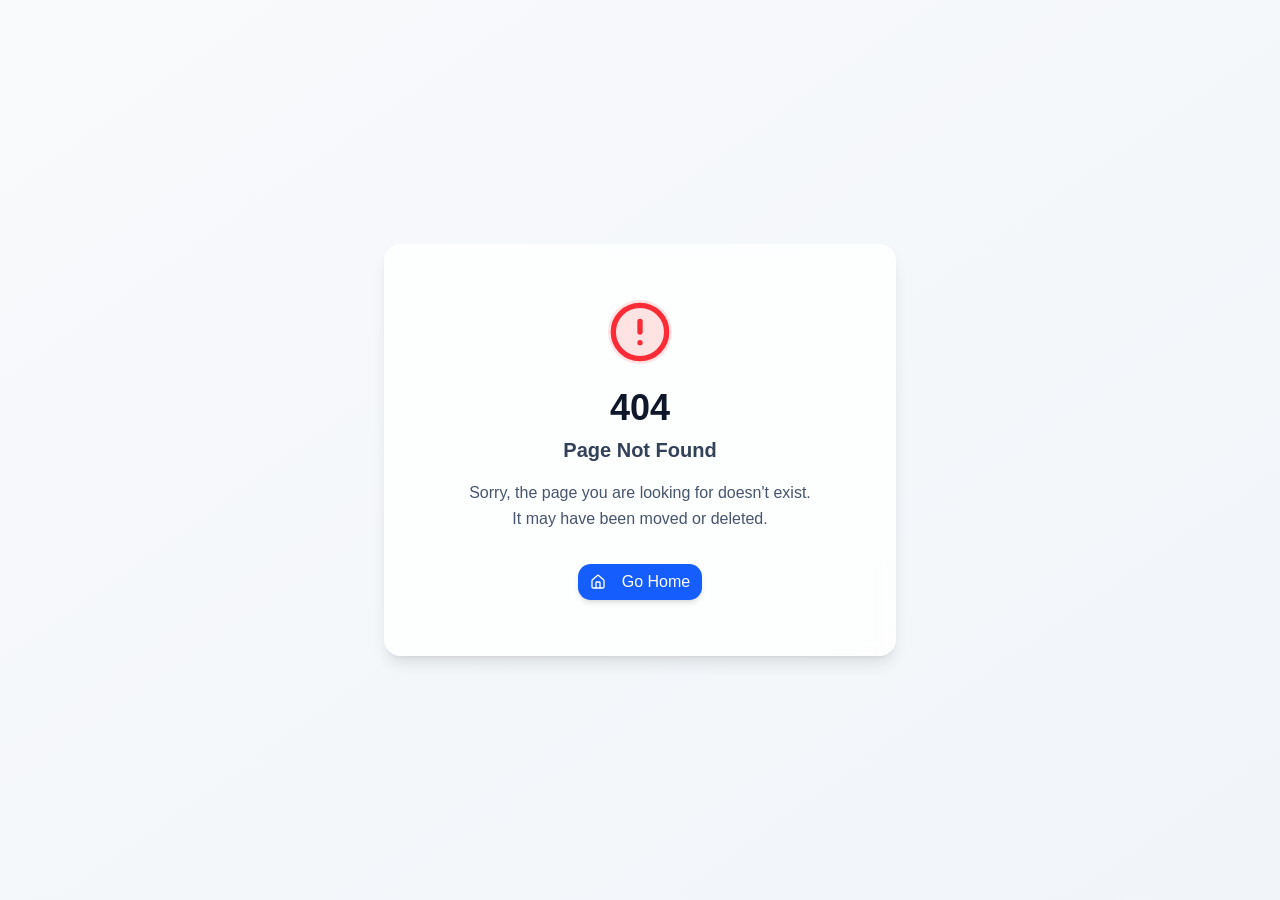
==== commit d559330f: "Fix Pages subpath asset paths" ====
--- a/site/index.html
+++ b/site/index.html
@@ -9,8 +9,8 @@
     <title>FlowPilot AI Workflow Agent</title>
     <meta name="description" content="AI-powered CRM intake, workflow routing, approvals, and operations visibility." />
 
-    <script type="module" crossorigin src="/flowpilot-ai-operations-agent-demo/assets/index-BUkIabXL.js"></script>
-    <link rel="stylesheet" crossorigin href="/flowpilot-ai-operations-agent-demo/assets/index-DvmQnJJi.css">
+    <script type="module" crossorigin src="./assets/index-Dgd4SGgZ.js"></script>
+    <link rel="stylesheet" crossorigin href="./assets/index-B0AUZnfq.css">
   </head>
 
   <body>
--- a/site/assets/index-B0AUZnfq.css
+++ b/site/assets/index-B0AUZnfq.css
@@ -0,0 +1 @@
+@import"https://fonts.googleapis.com/css2?family=DM+Sans:wght@400;500;600;700&family=Space+Grotesk:wght@500;600;700&display=swap";@font-face{font-display:block;font-family:KaTeX_AMS;font-style:normal;font-weight:400;src:url(/assets/KaTeX_AMS-Regular-BQhdFMY1.woff2) format("woff2"),url(/assets/KaTeX_AMS-Regular-DMm9YOAa.woff) format("woff"),url(/assets/KaTeX_AMS-Regular-DRggAlZN.ttf) format("truetype")}@font-face{font-display:block;font-family:KaTeX_Caligraphic;font-style:normal;font-weight:700;src:url(/assets/KaTeX_Caligraphic-Bold-Dq_IR9rO.woff2) format("woff2"),url(/assets/KaTeX_Caligraphic-Bold-BEiXGLvX.woff) format("woff"),url(/assets/KaTeX_Caligraphic-Bold-ATXxdsX0.ttf) format("truetype")}@font-face{font-display:block;font-family:KaTeX_Caligraphic;font-style:normal;font-weight:400;src:url(/assets/KaTeX_Caligraphic-Regular-Di6jR-x-.woff2) format("woff2"),url(/assets/KaTeX_Caligraphic-Regular-CTRA-rTL.woff) format("woff"),url(/assets/KaTeX_Caligraphic-Regular-wX97UBjC.ttf) format("truetype")}@font-face{font-display:block;font-family:KaTeX_Fraktur;font-style:normal;font-weight:700;src:url(/assets/KaTeX_Fraktur-Bold-CL6g_b3V.woff2) format("woff2"),url(/assets/KaTeX_Fraktur-Bold-BsDP51OF.woff) format("woff"),url(/assets/KaTeX_Fraktur-Bold-BdnERNNW.ttf) format("truetype")}@font-face{font-display:block;font-family:KaTeX_Fraktur;font-style:normal;font-weight:400;src:url(/assets/KaTeX_Fraktur-Regular-CTYiF6lA.woff2) format("woff2"),url(/assets/KaTeX_Fraktur-Regular-Dxdc4cR9.woff) format("woff"),url(/assets/KaTeX_Fraktur-Regular-CB_wures.ttf) format("truetype")}@font-face{font-display:block;font-family:KaTeX_Main;font-style:normal;font-weight:700;src:url(/assets/KaTeX_Main-Bold-Cx986IdX.woff2) format("woff2"),url(/assets/KaTeX_Main-Bold-Jm3AIy58.woff) format("woff"),url(/assets/KaTeX_Main-Bold-waoOVXN0.ttf) format("truetype")}@font-face{font-display:block;font-family:KaTeX_Main;font-style:italic;font-weight:700;src:url(/assets/KaTeX_Main-BoldItalic-DxDJ3AOS.woff2) format("woff2"),url(/assets/KaTeX_Main-BoldItalic-SpSLRI95.woff) format("woff"),url(/assets/KaTeX_Main-BoldItalic-DzxPMmG6.ttf) format("truetype")}@font-face{font-display:block;font-family:KaTeX_Main;font-style:italic;font-weight:400;src:url(/assets/KaTeX_Main-Italic-NWA7e6Wa.woff2) format("woff2"),url(/assets/KaTeX_Main-Italic-BMLOBm91.woff) format("woff"),url(/assets/KaTeX_Main-Italic-3WenGoN9.ttf) format("truetype")}@font-face{font-display:block;font-family:KaTeX_Main;font-style:normal;font-weight:400;src:url(/assets/KaTeX_Main-Regular-B22Nviop.woff2) format("woff2"),url(/assets/KaTeX_Main-Regular-Dr94JaBh.woff) format("woff"),url(/assets/KaTeX_Main-Regular-ypZvNtVU.ttf) format("truetype")}@font-face{font-display:block;font-family:KaTeX_Math;font-style:italic;font-weight:700;src:url(/assets/KaTeX_Math-BoldItalic-CZnvNsCZ.woff2) format("woff2"),url(/assets/KaTeX_Math-BoldItalic-iY-2wyZ7.woff) format("woff"),url(/assets/KaTeX_Math-BoldItalic-B3XSjfu4.ttf) format("truetype")}@font-face{font-display:block;font-family:KaTeX_Math;font-style:italic;font-weight:400;src:url(/assets/KaTeX_Math-Italic-t53AETM-.woff2) format("woff2"),url(/assets/KaTeX_Math-Italic-DA0__PXp.woff) format("woff"),url(/assets/KaTeX_Math-Italic-flOr_0UB.ttf) format("truetype")}@font-face{font-display:block;font-family:KaTeX_SansSerif;font-style:normal;font-weight:700;src:url(/assets/KaTeX_SansSerif-Bold-D1sUS0GD.woff2) format("woff2"),url(/assets/KaTeX_SansSerif-Bold-DbIhKOiC.woff) format("woff"),url(/assets/KaTeX_SansSerif-Bold-CFMepnvq.ttf) format("truetype")}@font-face{font-display:block;font-family:KaTeX_SansSerif;font-style:italic;font-weight:400;src:url(/assets/KaTeX_SansSerif-Italic-C3H0VqGB.woff2) format("woff2"),url(/assets/KaTeX_SansSerif-Italic-DN2j7dab.woff) format("woff"),url(/assets/KaTeX_SansSerif-Italic-YYjJ1zSn.ttf) format("truetype")}@font-face{font-display:block;font-family:KaTeX_SansSerif;font-style:normal;font-weight:400;src:url(/assets/KaTeX_SansSerif-Regular-DDBCnlJ7.woff2) format("woff2"),url(/assets/KaTeX_SansSerif-Regular-CS6fqUqJ.woff) format("woff"),url(/assets/KaTeX_SansSerif-Regular-BNo7hRIc.ttf) format("truetype")}@font-face{font-display:block;font-family:KaTeX_Script;font-style:normal;font-weight:400;src:url(/assets/KaTeX_Script-Regular-D3wIWfF6.woff2) format("woff2"),url(/assets/KaTeX_Script-Regular-D5yQViql.woff) format("woff"),url(/assets/KaTeX_Script-Regular-C5JkGWo-.ttf) format("truetype")}@font-face{font-display:block;font-family:KaTeX_Size1;font-style:normal;font-weight:400;src:url(/assets/KaTeX_Size1-Regular-mCD8mA8B.woff2) format("woff2"),url(/assets/KaTeX_Size1-Regular-C195tn64.woff) format("woff"),url(/assets/KaTeX_Size1-Regular-Dbsnue_I.ttf) format("truetype")}@font-face{font-display:block;font-family:KaTeX_Size2;font-style:normal;font-weight:400;src:url(/assets/KaTeX_Size2-Regular-Dy4dx90m.woff2) format("woff2"),url(/assets/KaTeX_Size2-Regular-oD1tc_U0.woff) format("woff"),url(/assets/KaTeX_Size2-Regular-B7gKUWhC.ttf) format("truetype")}@font-face{font-display:block;font-family:KaTeX_Size3;font-style:normal;font-weight:400;src:url([data-uri]) format("woff2"),url(/assets/KaTeX_Size3-Regular-CTq5MqoE.woff) format("woff"),url(/assets/KaTeX_Size3-Regular-DgpXs0kz.ttf) format("truetype")}@font-face{font-display:block;font-family:KaTeX_Size4;font-style:normal;font-weight:400;src:url(/assets/KaTeX_Size4-Regular-Dl5lxZxV.woff2) format("woff2"),url(/assets/KaTeX_Size4-Regular-BF-4gkZK.woff) format("woff"),url(/assets/KaTeX_Size4-Regular-DWFBv043.ttf) format("truetype")}@font-face{font-display:block;font-family:KaTeX_Typewriter;font-style:normal;font-weight:400;src:url(/assets/KaTeX_Typewriter-Regular-CO6r4hn1.woff2) format("woff2"),url(/assets/KaTeX_Typewriter-Regular-C0xS9mPB.woff) format("woff"),url(/assets/KaTeX_Typewriter-Regular-D3Ib7_Hf.ttf) format("truetype")}.katex{font: 1.21em KaTeX_Main,Times New Roman,serif;line-height:1.2;text-indent:0;text-rendering:auto}.katex *{-ms-high-contrast-adjust:none!important;border-color:currentColor}.katex .katex-version:after{content:"0.16.25"}.katex .katex-mathml{clip:rect(1px,1px,1px,1px);border:0;height:1px;overflow:hidden;padding:0;position:absolute;width:1px}.katex .katex-html>.newline{display:block}.katex .base{position:relative;white-space:nowrap;width:-webkit-min-content;width:-moz-min-content;width:min-content}.katex .base,.katex .strut{display:inline-block}.katex .textbf{font-weight:700}.katex .textit{font-style:italic}.katex .textrm{font-family:KaTeX_Main}.katex .textsf{font-family:KaTeX_SansSerif}.katex .texttt{font-family:KaTeX_Typewriter}.katex .mathnormal{font-family:KaTeX_Math;font-style:italic}.katex .mathit{font-family:KaTeX_Main;font-style:italic}.katex .mathrm{font-style:normal}.katex .mathbf{font-family:KaTeX_Main;font-weight:700}.katex .boldsymbol{font-family:KaTeX_Math;font-style:italic;font-weight:700}.katex .amsrm,.katex .mathbb,.katex .textbb{font-family:KaTeX_AMS}.katex .mathcal{font-family:KaTeX_Caligraphic}.katex .mathfrak,.katex .textfrak{font-family:KaTeX_Fraktur}.katex .mathboldfrak,.katex .textboldfrak{font-family:KaTeX_Fraktur;font-weight:700}.katex .mathtt{font-family:KaTeX_Typewriter}.katex .mathscr,.katex .textscr{font-family:KaTeX_Script}.katex .mathsf,.katex .textsf{font-family:KaTeX_SansSerif}.katex .mathboldsf,.katex .textboldsf{font-family:KaTeX_SansSerif;font-weight:700}.katex .mathitsf,.katex .mathsfit,.katex .textitsf{font-family:KaTeX_SansSerif;font-style:italic}.katex .mainrm{font-family:KaTeX_Main;font-style:normal}.katex .vlist-t{border-collapse:collapse;display:inline-table;table-layout:fixed}.katex .vlist-r{display:table-row}.katex .vlist{display:table-cell;position:relative;vertical-align:bottom}.katex .vlist>span{display:block;height:0;position:relative}.katex .vlist>span>span{display:inline-block}.katex .vlist>span>.pstrut{overflow:hidden;width:0}.katex .vlist-t2{margin-right:-2px}.katex .vlist-s{display:table-cell;font-size:1px;min-width:2px;vertical-align:bottom;width:2px}.katex .vbox{align-items:baseline;display:inline-flex;flex-direction:column}.katex .hbox{width:100%}.katex .hbox,.katex .thinbox{display:inline-flex;flex-direction:row}.katex .thinbox{max-width:0;width:0}.katex .msupsub{text-align:left}.katex .mfrac>span>span{text-align:center}.katex .mfrac .frac-line{border-bottom-style:solid;display:inline-block;width:100%}.katex .hdashline,.katex .hline,.katex .mfrac .frac-line,.katex .overline .overline-line,.katex .rule,.katex .underline .underline-line{min-height:1px}.katex .mspace{display:inline-block}.katex .clap,.katex .llap,.katex .rlap{position:relative;width:0}.katex .clap>.inner,.katex .llap>.inner,.katex .rlap>.inner{position:absolute}.katex .clap>.fix,.katex .llap>.fix,.katex .rlap>.fix{display:inline-block}.katex .llap>.inner{right:0}.katex .clap>.inner,.katex .rlap>.inner{left:0}.katex .clap>.inner>span{margin-left:-50%;margin-right:50%}.katex .rule{border:0 solid;display:inline-block;position:relative}.katex .hline,.katex .overline .overline-line,.katex .underline .underline-line{border-bottom-style:solid;display:inline-block;width:100%}.katex .hdashline{border-bottom-style:dashed;display:inline-block;width:100%}.katex .sqrt>.root{margin-left:.2777777778em;margin-right:-.5555555556em}.katex .fontsize-ensurer.reset-size1.size1,.katex .sizing.reset-size1.size1{font-size:1em}.katex .fontsize-ensurer.reset-size1.size2,.katex .sizing.reset-size1.size2{font-size:1.2em}.katex .fontsize-ensurer.reset-size1.size3,.katex .sizing.reset-size1.size3{font-size:1.4em}.katex .fontsize-ensurer.reset-size1.size4,.katex .sizing.reset-size1.size4{font-size:1.6em}.katex .fontsize-ensurer.reset-size1.size5,.katex .sizing.reset-size1.size5{font-size:1.8em}.katex .fontsize-ensurer.reset-size1.size6,.katex .sizing.reset-size1.size6{font-size:2em}.katex .fontsize-ensurer.reset-size1.size7,.katex .sizing.reset-size1.size7{font-size:2.4em}.katex .fontsize-ensurer.reset-size1.size8,.katex .sizing.reset-size1.size8{font-size:2.88em}.katex .fontsize-ensurer.reset-size1.size9,.katex .sizing.reset-size1.size9{font-size:3.456em}.katex .fontsize-ensurer.reset-size1.size10,.katex .sizing.reset-size1.size10{font-size:4.148em}.katex .fontsize-ensurer.reset-size1.size11,.katex .sizing.reset-size1.size11{font-size:4.976em}.katex .fontsize-ensurer.reset-size2.size1,.katex .sizing.reset-size2.size1{font-size:.8333333333em}.katex .fontsize-ensurer.reset-size2.size2,.katex .sizing.reset-size2.size2{font-size:1em}.katex .fontsize-ensurer.reset-size2.size3,.katex .sizing.reset-size2.size3{font-size:1.1666666667em}.katex .fontsize-ensurer.reset-size2.size4,.katex .sizing.reset-size2.size4{font-size:1.3333333333em}.katex .fontsize-ensurer.reset-size2.size5,.katex .sizing.reset-size2.size5{font-size:1.5em}.katex .fontsize-ensurer.reset-size2.size6,.katex .sizing.reset-size2.size6{font-size:1.6666666667em}.katex .fontsize-ensurer.reset-size2.size7,.katex .sizing.reset-size2.size7{font-size:2em}.katex .fontsize-ensurer.reset-size2.size8,.katex .sizing.reset-size2.size8{font-size:2.4em}.katex .fontsize-ensurer.reset-size2.size9,.katex .sizing.reset-size2.size9{font-size:2.88em}.katex .fontsize-ensurer.reset-size2.size10,.katex .sizing.reset-size2.size10{font-size:3.4566666667em}.katex .fontsize-ensurer.reset-size2.size11,.katex .sizing.reset-size2.size11{font-size:4.1466666667em}.katex .fontsize-ensurer.reset-size3.size1,.katex .sizing.reset-size3.size1{font-size:.7142857143em}.katex .fontsize-ensurer.reset-size3.size2,.katex .sizing.reset-size3.size2{font-size:.8571428571em}.katex .fontsize-ensurer.reset-size3.size3,.katex .sizing.reset-size3.size3{font-size:1em}.katex .fontsize-ensurer.reset-size3.size4,.katex .sizing.reset-size3.size4{font-size:1.1428571429em}.katex .fontsize-ensurer.reset-size3.size5,.katex .sizing.reset-size3.size5{font-size:1.2857142857em}.katex .fontsize-ensurer.reset-size3.size6,.katex .sizing.reset-size3.size6{font-size:1.4285714286em}.katex .fontsize-ensurer.reset-size3.size7,.katex .sizing.reset-size3.size7{font-size:1.7142857143em}.katex .fontsize-ensurer.reset-size3.size8,.katex .sizing.reset-size3.size8{font-size:2.0571428571em}.katex .fontsize-ensurer.reset-size3.size9,.katex .sizing.reset-size3.size9{font-size:2.4685714286em}.katex .fontsize-ensurer.reset-size3.size10,.katex .sizing.reset-size3.size10{font-size:2.9628571429em}.katex .fontsize-ensurer.reset-size3.size11,.katex .sizing.reset-size3.size11{font-size:3.5542857143em}.katex .fontsize-ensurer.reset-size4.size1,.katex .sizing.reset-size4.size1{font-size:.625em}.katex .fontsize-ensurer.reset-size4.size2,.katex .sizing.reset-size4.size2{font-size:.75em}.katex .fontsize-ensurer.reset-size4.size3,.katex .sizing.reset-size4.size3{font-size:.875em}.katex .fontsize-ensurer.reset-size4.size4,.katex .sizing.reset-size4.size4{font-size:1em}.katex .fontsize-ensurer.reset-size4.size5,.katex .sizing.reset-size4.size5{font-size:1.125em}.katex .fontsize-ensurer.reset-size4.size6,.katex .sizing.reset-size4.size6{font-size:1.25em}.katex .fontsize-ensurer.reset-size4.size7,.katex .sizing.reset-size4.size7{font-size:1.5em}.katex .fontsize-ensurer.reset-size4.size8,.katex .sizing.reset-size4.size8{font-size:1.8em}.katex .fontsize-ensurer.reset-size4.size9,.katex .sizing.reset-size4.size9{font-size:2.16em}.katex .fontsize-ensurer.reset-size4.size10,.katex .sizing.reset-size4.size10{font-size:2.5925em}.katex .fontsize-ensurer.reset-size4.size11,.katex .sizing.reset-size4.size11{font-size:3.11em}.katex .fontsize-ensurer.reset-size5.size1,.katex .sizing.reset-size5.size1{font-size:.5555555556em}.katex .fontsize-ensurer.reset-size5.size2,.katex .sizing.reset-size5.size2{font-size:.6666666667em}.katex .fontsize-ensurer.reset-size5.size3,.katex .sizing.reset-size5.size3{font-size:.7777777778em}.katex .fontsize-ensurer.reset-size5.size4,.katex .sizing.reset-size5.size4{font-size:.8888888889em}.katex .fontsize-ensurer.reset-size5.size5,.katex .sizing.reset-size5.size5{font-size:1em}.katex .fontsize-ensurer.reset-size5.size6,.katex .sizing.reset-size5.size6{font-size:1.1111111111em}.katex .fontsize-ensurer.reset-size5.size7,.katex .sizing.reset-size5.size7{font-size:1.3333333333em}.katex .fontsize-ensurer.reset-size5.size8,.katex .sizing.reset-size5.size8{font-size:1.6em}.katex .fontsize-ensurer.reset-size5.size9,.katex .sizing.reset-size5.size9{font-size:1.92em}.katex .fontsize-ensurer.reset-size5.size10,.katex .sizing.reset-size5.size10{font-size:2.3044444444em}.katex .fontsize-ensurer.reset-size5.size11,.katex .sizing.reset-size5.size11{font-size:2.7644444444em}.katex .fontsize-ensurer.reset-size6.size1,.katex .sizing.reset-size6.size1{font-size:.5em}.katex .fontsize-ensurer.reset-size6.size2,.katex .sizing.reset-size6.size2{font-size:.6em}.katex .fontsize-ensurer.reset-size6.size3,.katex .sizing.reset-size6.size3{font-size:.7em}.katex .fontsize-ensurer.reset-size6.size4,.katex .sizing.reset-size6.size4{font-size:.8em}.katex .fontsize-ensurer.reset-size6.size5,.katex .sizing.reset-size6.size5{font-size:.9em}.katex .fontsize-ensurer.reset-size6.size6,.katex .sizing.reset-size6.size6{font-size:1em}.katex .fontsize-ensurer.reset-size6.size7,.katex .sizing.reset-size6.size7{font-size:1.2em}.katex .fontsize-ensurer.reset-size6.size8,.katex .sizing.reset-size6.size8{font-size:1.44em}.katex .fontsize-ensurer.reset-size6.size9,.katex .sizing.reset-size6.size9{font-size:1.728em}.katex .fontsize-ensurer.reset-size6.size10,.katex .sizing.reset-size6.size10{font-size:2.074em}.katex .fontsize-ensurer.reset-size6.size11,.katex .sizing.reset-size6.size11{font-size:2.488em}.katex .fontsize-ensurer.reset-size7.size1,.katex .sizing.reset-size7.size1{font-size:.4166666667em}.katex .fontsize-ensurer.reset-size7.size2,.katex .sizing.reset-size7.size2{font-size:.5em}.katex .fontsize-ensurer.reset-size7.size3,.katex .sizing.reset-size7.size3{font-size:.5833333333em}.katex .fontsize-ensurer.reset-size7.size4,.katex .sizing.reset-size7.size4{font-size:.6666666667em}.katex .fontsize-ensurer.reset-size7.size5,.katex .sizing.reset-size7.size5{font-size:.75em}.katex .fontsize-ensurer.reset-size7.size6,.katex .sizing.reset-size7.size6{font-size:.8333333333em}.katex .fontsize-ensurer.reset-size7.size7,.katex .sizing.reset-size7.size7{font-size:1em}.katex .fontsize-ensurer.reset-size7.size8,.katex .sizing.reset-size7.size8{font-size:1.2em}.katex .fontsize-ensurer.reset-size7.size9,.katex .sizing.reset-size7.size9{font-size:1.44em}.katex .fontsize-ensurer.reset-size7.size10,.katex .sizing.reset-size7.size10{font-size:1.7283333333em}.katex .fontsize-ensurer.reset-size7.size11,.katex .sizing.reset-size7.size11{font-size:2.0733333333em}.katex .fontsize-ensurer.reset-size8.size1,.katex .sizing.reset-size8.size1{font-size:.3472222222em}.katex .fontsize-ensurer.reset-size8.size2,.katex .sizing.reset-size8.size2{font-size:.4166666667em}.katex .fontsize-ensurer.reset-size8.size3,.katex .sizing.reset-size8.size3{font-size:.4861111111em}.katex .fontsize-ensurer.reset-size8.size4,.katex .sizing.reset-size8.size4{font-size:.5555555556em}.katex .fontsize-ensurer.reset-size8.size5,.katex .sizing.reset-size8.size5{font-size:.625em}.katex .fontsize-ensurer.reset-size8.size6,.katex .sizing.reset-size8.size6{font-size:.6944444444em}.katex .fontsize-ensurer.reset-size8.size7,.katex .sizing.reset-size8.size7{font-size:.8333333333em}.katex .fontsize-ensurer.reset-size8.size8,.katex .sizing.reset-size8.size8{font-size:1em}.katex .fontsize-ensurer.reset-size8.size9,.katex .sizing.reset-size8.size9{font-size:1.2em}.katex .fontsize-ensurer.reset-size8.size10,.katex .sizing.reset-size8.size10{font-size:1.4402777778em}.katex .fontsize-ensurer.reset-size8.size11,.katex .sizing.reset-size8.size11{font-size:1.7277777778em}.katex .fontsize-ensurer.reset-size9.size1,.katex .sizing.reset-size9.size1{font-size:.2893518519em}.katex .fontsize-ensurer.reset-size9.size2,.katex .sizing.reset-size9.size2{font-size:.3472222222em}.katex .fontsize-ensurer.reset-size9.size3,.katex .sizing.reset-size9.size3{font-size:.4050925926em}.katex .fontsize-ensurer.reset-size9.size4,.katex .sizing.reset-size9.size4{font-size:.462962963em}.katex .fontsize-ensurer.reset-size9.size5,.katex .sizing.reset-size9.size5{font-size:.5208333333em}.katex .fontsize-ensurer.reset-size9.size6,.katex .sizing.reset-size9.size6{font-size:.5787037037em}.katex .fontsize-ensurer.reset-size9.size7,.katex .sizing.reset-size9.size7{font-size:.6944444444em}.katex .fontsize-ensurer.reset-size9.size8,.katex .sizing.reset-size9.size8{font-size:.8333333333em}.katex .fontsize-ensurer.reset-size9.size9,.katex .sizing.reset-size9.size9{font-size:1em}.katex .fontsize-ensurer.reset-size9.size10,.katex .sizing.reset-size9.size10{font-size:1.2002314815em}.katex .fontsize-ensurer.reset-size9.size11,.katex .sizing.reset-size9.size11{font-size:1.4398148148em}.katex .fontsize-ensurer.reset-size10.size1,.katex .sizing.reset-size10.size1{font-size:.2410800386em}.katex .fontsize-ensurer.reset-size10.size2,.katex .sizing.reset-size10.size2{font-size:.2892960463em}.katex .fontsize-ensurer.reset-size10.size3,.katex .sizing.reset-size10.size3{font-size:.337512054em}.katex .fontsize-ensurer.reset-size10.size4,.katex .sizing.reset-size10.size4{font-size:.3857280617em}.katex .fontsize-ensurer.reset-size10.size5,.katex .sizing.reset-size10.size5{font-size:.4339440694em}.katex .fontsize-ensurer.reset-size10.size6,.katex .sizing.reset-size10.size6{font-size:.4821600771em}.katex .fontsize-ensurer.reset-size10.size7,.katex .sizing.reset-size10.size7{font-size:.5785920926em}.katex .fontsize-ensurer.reset-size10.size8,.katex .sizing.reset-size10.size8{font-size:.6943105111em}.katex .fontsize-ensurer.reset-size10.size9,.katex .sizing.reset-size10.size9{font-size:.8331726133em}.katex .fontsize-ensurer.reset-size10.size10,.katex .sizing.reset-size10.size10{font-size:1em}.katex .fontsize-ensurer.reset-size10.size11,.katex .sizing.reset-size10.size11{font-size:1.1996142719em}.katex .fontsize-ensurer.reset-size11.size1,.katex .sizing.reset-size11.size1{font-size:.2009646302em}.katex .fontsize-ensurer.reset-size11.size2,.katex .sizing.reset-size11.size2{font-size:.2411575563em}.katex .fontsize-ensurer.reset-size11.size3,.katex .sizing.reset-size11.size3{font-size:.2813504823em}.katex .fontsize-ensurer.reset-size11.size4,.katex .sizing.reset-size11.size4{font-size:.3215434084em}.katex .fontsize-ensurer.reset-size11.size5,.katex .sizing.reset-size11.size5{font-size:.3617363344em}.katex .fontsize-ensurer.reset-size11.size6,.katex .sizing.reset-size11.size6{font-size:.4019292605em}.katex .fontsize-ensurer.reset-size11.size7,.katex .sizing.reset-size11.size7{font-size:.4823151125em}.katex .fontsize-ensurer.reset-size11.size8,.katex .sizing.reset-size11.size8{font-size:.578778135em}.katex .fontsize-ensurer.reset-size11.size9,.katex .sizing.reset-size11.size9{font-size:.6945337621em}.katex .fontsize-ensurer.reset-size11.size10,.katex .sizing.reset-size11.size10{font-size:.8336012862em}.katex .fontsize-ensurer.reset-size11.size11,.katex .sizing.reset-size11.size11{font-size:1em}.katex .delimsizing.size1{font-family:KaTeX_Size1}.katex .delimsizing.size2{font-family:KaTeX_Size2}.katex .delimsizing.size3{font-family:KaTeX_Size3}.katex .delimsizing.size4{font-family:KaTeX_Size4}.katex .delimsizing.mult .delim-size1>span{font-family:KaTeX_Size1}.katex .delimsizing.mult .delim-size4>span{font-family:KaTeX_Size4}.katex .nulldelimiter{display:inline-block;width:.12em}.katex .delimcenter,.katex .op-symbol{position:relative}.katex .op-symbol.small-op{font-family:KaTeX_Size1}.katex .op-symbol.large-op{font-family:KaTeX_Size2}.katex .accent>.vlist-t,.katex .op-limits>.vlist-t{text-align:center}.katex .accent .accent-body{position:relative}.katex .accent .accent-body:not(.accent-full){width:0}.katex .overlay{display:block}.katex .mtable .vertical-separator{display:inline-block;min-width:1px}.katex .mtable .arraycolsep{display:inline-block}.katex .mtable .col-align-c>.vlist-t{text-align:center}.katex .mtable .col-align-l>.vlist-t{text-align:left}.katex .mtable .col-align-r>.vlist-t{text-align:right}.katex .svg-align{text-align:left}.katex svg{fill:currentColor;stroke:currentColor;fill-rule:nonzero;fill-opacity:1;stroke-width:1;stroke-linecap:butt;stroke-linejoin:miter;stroke-miterlimit:4;stroke-dasharray:none;stroke-dashoffset:0;stroke-opacity:1;display:block;height:inherit;position:absolute;width:100%}.katex svg path{stroke:none}.katex img{border-style:none;max-height:none;max-width:none;min-height:0;min-width:0}.katex .stretchy{display:block;overflow:hidden;position:relative;width:100%}.katex .stretchy:after,.katex .stretchy:before{content:""}.katex .hide-tail{overflow:hidden;position:relative;width:100%}.katex .halfarrow-left{left:0;overflow:hidden;position:absolute;width:50.2%}.katex .halfarrow-right{overflow:hidden;position:absolute;right:0;width:50.2%}.katex .brace-left{left:0;overflow:hidden;position:absolute;width:25.1%}.katex .brace-center{left:25%;overflow:hidden;position:absolute;width:50%}.katex .brace-right{overflow:hidden;position:absolute;right:0;width:25.1%}.katex .x-arrow-pad{padding:0 .5em}.katex .cd-arrow-pad{padding:0 .55556em 0 .27778em}.katex .mover,.katex .munder,.katex .x-arrow{text-align:center}.katex .boxpad{padding:0 .3em}.katex .fbox,.katex .fcolorbox{border:.04em solid;box-sizing:border-box}.katex .cancel-pad{padding:0 .2em}.katex .cancel-lap{margin-left:-.2em;margin-right:-.2em}.katex .sout{border-bottom-style:solid;border-bottom-width:.08em}.katex .angl{border-right:.049em solid;border-top:.049em solid;box-sizing:border-box;margin-right:.03889em}.katex .anglpad{padding:0 .03889em}.katex .eqn-num:before{content:"(" counter(katexEqnNo) ")";counter-increment:katexEqnNo}.katex .mml-eqn-num:before{content:"(" counter(mmlEqnNo) ")";counter-increment:mmlEqnNo}.katex .mtr-glue{width:50%}.katex .cd-vert-arrow{display:inline-block;position:relative}.katex .cd-label-left{display:inline-block;position:absolute;right:calc(50% + .3em);text-align:left}.katex .cd-label-right{display:inline-block;left:calc(50% + .3em);position:absolute;text-align:right}.katex-display{display:block;margin:1em 0;text-align:center}.katex-display>.katex{display:block;text-align:center;white-space:nowrap}.katex-display>.katex>.katex-html{display:block;position:relative}.katex-display>.katex>.katex-html>.tag{position:absolute;right:0}.katex-display.leqno>.katex>.katex-html>.tag{left:0;right:auto}.katex-display.fleqn>.katex{padding-left:2em;text-align:left}body{counter-reset:katexEqnNo mmlEqnNo}@layer components;/*! tailwindcss v4.1.14 | MIT License | https://tailwindcss.com */@layer properties{@supports (((-webkit-hyphens:none)) and (not (margin-trim:inline))) or ((-moz-orient:inline) and (not (color:rgb(from red r g b)))){*,:before,:after,::backdrop{--tw-translate-x:0;--tw-translate-y:0;--tw-translate-z:0;--tw-rotate-x:initial;--tw-rotate-y:initial;--tw-rotate-z:initial;--tw-skew-x:initial;--tw-skew-y:initial;--tw-space-y-reverse:0;--tw-space-x-reverse:0;--tw-divide-y-reverse:0;--tw-border-style:solid;--tw-gradient-position:initial;--tw-gradient-from:#0000;--tw-gradient-via:#0000;--tw-gradient-to:#0000;--tw-gradient-stops:initial;--tw-gradient-via-stops:initial;--tw-gradient-from-position:0%;--tw-gradient-via-position:50%;--tw-gradient-to-position:100%;--tw-leading:initial;--tw-font-weight:initial;--tw-tracking:initial;--tw-ordinal:initial;--tw-slashed-zero:initial;--tw-numeric-figure:initial;--tw-numeric-spacing:initial;--tw-numeric-fraction:initial;--tw-shadow:0 0 #0000;--tw-shadow-color:initial;--tw-shadow-alpha:100%;--tw-inset-shadow:0 0 #0000;--tw-inset-shadow-color:initial;--tw-inset-shadow-alpha:100%;--tw-ring-color:initial;--tw-ring-shadow:0 0 #0000;--tw-inset-ring-color:initial;--tw-inset-ring-shadow:0 0 #0000;--tw-ring-inset:initial;--tw-ring-offset-width:0px;--tw-ring-offset-color:#fff;--tw-ring-offset-shadow:0 0 #0000;--tw-outline-style:solid;--tw-blur:initial;--tw-brightness:initial;--tw-contrast:initial;--tw-grayscale:initial;--tw-hue-rotate:initial;--tw-invert:initial;--tw-opacity:initial;--tw-saturate:initial;--tw-sepia:initial;--tw-drop-shadow:initial;--tw-drop-shadow-color:initial;--tw-drop-shadow-alpha:100%;--tw-drop-shadow-size:initial;--tw-backdrop-blur:initial;--tw-backdrop-brightness:initial;--tw-backdrop-contrast:initial;--tw-backdrop-grayscale:initial;--tw-backdrop-hue-rotate:initial;--tw-backdrop-invert:initial;--tw-backdrop-opacity:initial;--tw-backdrop-saturate:initial;--tw-backdrop-sepia:initial;--tw-duration:initial;--tw-ease:initial;--tw-content:"";--tw-animation-delay:0s;--tw-animation-direction:normal;--tw-animation-duration:initial;--tw-animation-fill-mode:none;--tw-animation-iteration-count:1;--tw-enter-blur:0;--tw-enter-opacity:1;--tw-enter-rotate:0;--tw-enter-scale:1;--tw-enter-translate-x:0;--tw-enter-translate-y:0;--tw-exit-blur:0;--tw-exit-opacity:1;--tw-exit-rotate:0;--tw-exit-scale:1;--tw-exit-translate-x:0;--tw-exit-translate-y:0}}}@layer theme{:root,:host{--font-mono:ui-monospace,SFMono-Regular,Menlo,Monaco,Consolas,"Liberation Mono","Courier New",monospace;--color-red-50:oklch(97.1% .013 17.38);--color-red-100:oklch(93.6% .032 17.717);--color-red-200:oklch(88.5% .062 18.334);--color-red-500:oklch(63.7% .237 25.331);--color-red-800:oklch(44.4% .177 26.899);--color-orange-50:oklch(98% .016 73.684);--color-orange-700:oklch(55.3% .195 38.402);--color-amber-50:oklch(98.7% .022 95.277);--color-amber-100:oklch(96.2% .059 95.617);--color-amber-200:oklch(92.4% .12 95.746);--color-amber-600:oklch(66.6% .179 58.318);--color-amber-700:oklch(55.5% .163 48.998);--color-amber-800:oklch(47.3% .137 46.201);--color-emerald-50:oklch(97.9% .021 166.113);--color-emerald-100:oklch(95% .052 163.051);--color-emerald-200:oklch(90.5% .093 164.15);--color-emerald-400:oklch(76.5% .177 163.223);--color-emerald-500:oklch(69.6% .17 162.48);--color-emerald-600:oklch(59.6% .145 163.225);--color-emerald-700:oklch(50.8% .118 165.612);--color-emerald-800:oklch(43.2% .095 166.913);--color-emerald-950:oklch(26.2% .051 172.552);--color-teal-50:oklch(98.4% .014 180.72);--color-teal-200:oklch(91% .096 180.426);--color-teal-700:oklch(51.1% .096 186.391);--color-teal-800:oklch(43.7% .078 188.216);--color-cyan-50:oklch(98.4% .019 200.873);--color-cyan-100:oklch(95.6% .045 203.388);--color-cyan-200:oklch(91.7% .08 205.041);--color-cyan-300:oklch(86.5% .127 207.078);--color-cyan-400:oklch(78.9% .154 211.53);--color-cyan-500:oklch(71.5% .143 215.221);--color-cyan-600:oklch(60.9% .126 221.723);--color-cyan-700:oklch(52% .105 223.128);--color-blue-50:oklch(97% .014 254.604);--color-blue-200:oklch(88.2% .059 254.128);--color-blue-600:oklch(54.6% .245 262.881);--color-blue-700:oklch(48.8% .243 264.376);--color-indigo-50:oklch(96.2% .018 272.314);--color-indigo-100:oklch(93% .034 272.788);--color-indigo-500:oklch(58.5% .233 277.117);--color-indigo-600:oklch(51.1% .262 276.966);--color-indigo-700:oklch(45.7% .24 277.023);--color-violet-50:oklch(96.9% .016 293.756);--color-violet-100:oklch(94.3% .029 294.588);--color-violet-200:oklch(89.4% .057 293.283);--color-violet-300:oklch(81.1% .111 293.571);--color-violet-600:oklch(54.1% .281 293.009);--color-violet-700:oklch(49.1% .27 292.581);--color-violet-800:oklch(43.2% .232 292.759);--color-violet-900:oklch(38% .189 293.745);--color-rose-50:oklch(96.9% .015 12.422);--color-rose-100:oklch(94.1% .03 12.58);--color-rose-200:oklch(89.2% .058 10.001);--color-rose-600:oklch(58.6% .253 17.585);--color-rose-700:oklch(51.4% .222 16.935);--color-slate-50:oklch(98.4% .003 247.858);--color-slate-100:oklch(96.8% .007 247.896);--color-slate-200:oklch(92.9% .013 255.508);--color-slate-300:oklch(86.9% .022 252.894);--color-slate-400:oklch(70.4% .04 256.788);--color-slate-500:oklch(55.4% .046 257.417);--color-slate-600:oklch(44.6% .043 257.281);--color-slate-700:oklch(37.2% .044 257.287);--color-slate-800:oklch(27.9% .041 260.031);--color-slate-900:oklch(20.8% .042 265.755);--color-slate-950:oklch(12.9% .042 264.695);--color-black:#000;--color-white:#fff;--spacing:.25rem;--container-xs:20rem;--container-sm:24rem;--container-lg:32rem;--container-xl:36rem;--container-2xl:42rem;--container-3xl:48rem;--container-6xl:72rem;--container-7xl:80rem;--text-xs:.75rem;--text-xs--line-height:calc(1/.75);--text-sm:.875rem;--text-sm--line-height:calc(1.25/.875);--text-base:1rem;--text-base--line-height: 1.5 ;--text-lg:1.125rem;--text-lg--line-height:calc(1.75/1.125);--text-xl:1.25rem;--text-xl--line-height:calc(1.75/1.25);--text-2xl:1.5rem;--text-2xl--line-height:calc(2/1.5);--text-3xl:1.875rem;--text-3xl--line-height: 1.2 ;--text-4xl:2.25rem;--text-4xl--line-height:calc(2.5/2.25);--text-5xl:3rem;--text-5xl--line-height:1;--font-weight-normal:400;--font-weight-medium:500;--font-weight-semibold:600;--font-weight-bold:700;--tracking-tight:-.025em;--tracking-wide:.025em;--tracking-wider:.05em;--tracking-widest:.1em;--leading-snug:1.375;--leading-normal:1.5;--leading-relaxed:1.625;--radius-xs:.125rem;--radius-2xl:1rem;--radius-3xl:1.5rem;--ease-in-out:cubic-bezier(.4,0,.2,1);--animate-spin:spin 1s linear infinite;--animate-pulse:pulse 2s cubic-bezier(.4,0,.6,1)infinite;--blur-sm:8px;--blur-2xl:40px;--blur-3xl:64px;--aspect-video:16/9;--default-transition-duration:.15s;--default-transition-timing-function:cubic-bezier(.4,0,.2,1);--default-font-family:"DM Sans",sans-serif;--default-mono-font-family:var(--font-mono);--color-border:var(--border)}}@layer base{*,:after,:before,::backdrop{box-sizing:border-box;border:0 solid;margin:0;padding:0}::file-selector-button{box-sizing:border-box;border:0 solid;margin:0;padding:0}html,:host{-webkit-text-size-adjust:100%;tab-size:4;line-height:1.5;font-family:var(--default-font-family,ui-sans-serif,system-ui,sans-serif,"Apple Color Emoji","Segoe UI Emoji","Segoe UI Symbol","Noto Color Emoji");font-feature-settings:var(--default-font-feature-settings,normal);font-variation-settings:var(--default-font-variation-settings,normal);-webkit-tap-highlight-color:transparent}hr{height:0;color:inherit;border-top-width:1px}abbr:where([title]){-webkit-text-decoration:underline dotted;text-decoration:underline dotted}h1,h2,h3,h4,h5,h6{font-size:inherit;font-weight:inherit}a{color:inherit;-webkit-text-decoration:inherit;text-decoration:inherit}b,strong{font-weight:bolder}code,kbd,samp,pre{font-family:var(--default-mono-font-family,ui-monospace,SFMono-Regular,Menlo,Monaco,Consolas,"Liberation Mono","Courier New",monospace);font-feature-settings:var(--default-mono-font-feature-settings,normal);font-variation-settings:var(--default-mono-font-variation-settings,normal);font-size:1em}small{font-size:80%}sub,sup{vertical-align:baseline;font-size:75%;line-height:0;position:relative}sub{bottom:-.25em}sup{top:-.5em}table{text-indent:0;border-color:inherit;border-collapse:collapse}:-moz-focusring{outline:auto}progress{vertical-align:baseline}summary{display:list-item}ol,ul,menu{list-style:none}img,svg,video,canvas,audio,iframe,embed,object{vertical-align:middle;display:block}img,video{max-width:100%;height:auto}button,input,select,optgroup,textarea{font:inherit;font-feature-settings:inherit;font-variation-settings:inherit;letter-spacing:inherit;color:inherit;opacity:1;background-color:#0000;border-radius:0}::file-selector-button{font:inherit;font-feature-settings:inherit;font-variation-settings:inherit;letter-spacing:inherit;color:inherit;opacity:1;background-color:#0000;border-radius:0}:where(select:is([multiple],[size])) optgroup{font-weight:bolder}:where(select:is([multiple],[size])) optgroup option{padding-inline-start:20px}::file-selector-button{margin-inline-end:4px}::placeholder{opacity:1}@supports (not ((-webkit-appearance:-apple-pay-button))) or (contain-intrinsic-size:1px){::placeholder{color:currentColor}@supports (color:color-mix(in lab,red,red)){::placeholder{color:color-mix(in oklab,currentcolor 50%,transparent)}}}textarea{resize:vertical}::-webkit-search-decoration{-webkit-appearance:none}::-webkit-date-and-time-value{min-height:1lh;text-align:inherit}::-webkit-datetime-edit{display:inline-flex}::-webkit-datetime-edit-fields-wrapper{padding:0}::-webkit-datetime-edit{padding-block:0}::-webkit-datetime-edit-year-field{padding-block:0}::-webkit-datetime-edit-month-field{padding-block:0}::-webkit-datetime-edit-day-field{padding-block:0}::-webkit-datetime-edit-hour-field{padding-block:0}::-webkit-datetime-edit-minute-field{padding-block:0}::-webkit-datetime-edit-second-field{padding-block:0}::-webkit-datetime-edit-millisecond-field{padding-block:0}::-webkit-datetime-edit-meridiem-field{padding-block:0}::-webkit-calendar-picker-indicator{line-height:1}:-moz-ui-invalid{box-shadow:none}button,input:where([type=button],[type=reset],[type=submit]){appearance:button}::file-selector-button{appearance:button}::-webkit-inner-spin-button{height:auto}::-webkit-outer-spin-button{height:auto}[hidden]:where(:not([hidden=until-found])){display:none!important}}@layer utilities{.\@container\/card-header{container:card-header/inline-size}.\@container\/field-group{container:field-group/inline-size}.pointer-events-none{pointer-events:none}.invisible{visibility:hidden}.sr-only{clip-path:inset(50%);white-space:nowrap;border-width:0;width:1px;height:1px;margin:-1px;padding:0;position:absolute;overflow:hidden}.absolute{position:absolute}.fixed{position:fixed}.relative{position:relative}.static{position:static}.sticky{position:sticky}.inset-0{inset:calc(var(--spacing)*0)}.inset-x-0{inset-inline:calc(var(--spacing)*0)}.inset-y-0{inset-block:calc(var(--spacing)*0)}.-top-12{top:calc(var(--spacing)*-12)}.-top-24{top:calc(var(--spacing)*-24)}.top-0{top:calc(var(--spacing)*0)}.top-1\.5{top:calc(var(--spacing)*1.5)}.top-1\/2{top:50%}.top-3\.5{top:calc(var(--spacing)*3.5)}.top-4{top:calc(var(--spacing)*4)}.top-\[1px\]{top:1px}.top-\[50\%\]{top:50%}.top-\[60\%\]{top:60%}.top-full{top:100%}.-right-12{right:calc(var(--spacing)*-12)}.-right-20{right:calc(var(--spacing)*-20)}.right-0{right:calc(var(--spacing)*0)}.right-1{right:calc(var(--spacing)*1)}.right-2{right:calc(var(--spacing)*2)}.right-3{right:calc(var(--spacing)*3)}.right-4{right:calc(var(--spacing)*4)}.-bottom-12{bottom:calc(var(--spacing)*-12)}.bottom-0{bottom:calc(var(--spacing)*0)}.bottom-4{bottom:calc(var(--spacing)*4)}.-left-12{left:calc(var(--spacing)*-12)}.left-0{left:calc(var(--spacing)*0)}.left-1\/2{left:50%}.left-2{left:calc(var(--spacing)*2)}.left-4{left:calc(var(--spacing)*4)}.left-\[50\%\]{left:50%}.isolate{isolation:isolate}.z-10{z-index:10}.z-20{z-index:20}.z-40{z-index:40}.z-50{z-index:50}.z-\[1\]{z-index:1}.order-first{order:-9999}.order-last{order:9999}.col-start-2{grid-column-start:2}.row-span-2{grid-row:span 2/span 2}.row-start-1{grid-row-start:1}.container{width:100%}@media (min-width:40rem){.container{max-width:40rem}}@media (min-width:48rem){.container{max-width:48rem}}@media (min-width:64rem){.container{max-width:64rem}}@media (min-width:80rem){.container{max-width:80rem}}@media (min-width:96rem){.container{max-width:96rem}}.\!m-0{margin:calc(var(--spacing)*0)!important}.-mx-1{margin-inline:calc(var(--spacing)*-1)}.mx-2{margin-inline:calc(var(--spacing)*2)}.mx-3\.5{margin-inline:calc(var(--spacing)*3.5)}.mx-4{margin-inline:calc(var(--spacing)*4)}.mx-auto{margin-inline:auto}.-my-2{margin-block:calc(var(--spacing)*-2)}.my-0{margin-block:calc(var(--spacing)*0)}.my-0\.5{margin-block:calc(var(--spacing)*.5)}.my-1{margin-block:calc(var(--spacing)*1)}.-mt-4{margin-top:calc(var(--spacing)*-4)}.mt-0\.5{margin-top:calc(var(--spacing)*.5)}.mt-1{margin-top:calc(var(--spacing)*1)}.mt-1\.5{margin-top:calc(var(--spacing)*1.5)}.mt-2{margin-top:calc(var(--spacing)*2)}.mt-3{margin-top:calc(var(--spacing)*3)}.mt-4{margin-top:calc(var(--spacing)*4)}.mt-7{margin-top:calc(var(--spacing)*7)}.mt-12{margin-top:calc(var(--spacing)*12)}.mt-auto{margin-top:auto}.mr-1{margin-right:calc(var(--spacing)*1)}.mr-2{margin-right:calc(var(--spacing)*2)}.mr-3{margin-right:calc(var(--spacing)*3)}.mb-1{margin-bottom:calc(var(--spacing)*1)}.mb-2{margin-bottom:calc(var(--spacing)*2)}.mb-3{margin-bottom:calc(var(--spacing)*3)}.mb-4{margin-bottom:calc(var(--spacing)*4)}.mb-5{margin-bottom:calc(var(--spacing)*5)}.mb-6{margin-bottom:calc(var(--spacing)*6)}.mb-8{margin-bottom:calc(var(--spacing)*8)}.-ml-3{margin-left:calc(var(--spacing)*-3)}.-ml-4{margin-left:calc(var(--spacing)*-4)}.ml-1{margin-left:calc(var(--spacing)*1)}.ml-2{margin-left:calc(var(--spacing)*2)}.ml-4{margin-left:calc(var(--spacing)*4)}.ml-auto{margin-left:auto}.line-clamp-1{-webkit-line-clamp:1;-webkit-box-orient:vertical;display:-webkit-box;overflow:hidden}.line-clamp-2{-webkit-line-clamp:2;-webkit-box-orient:vertical;display:-webkit-box;overflow:hidden}.block{display:block}.flex{display:flex}.grid{display:grid}.hidden{display:none}.inline-flex{display:inline-flex}.table{display:table}.table-caption{display:table-caption}.table-cell{display:table-cell}.table-row{display:table-row}.field-sizing-content{field-sizing:content}.aspect-square{aspect-ratio:1}.aspect-video{aspect-ratio:var(--aspect-video)}.size-\(--cell-size\){width:var(--cell-size);height:var(--cell-size)}.size-2{width:calc(var(--spacing)*2);height:calc(var(--spacing)*2)}.size-2\.5{width:calc(var(--spacing)*2.5);height:calc(var(--spacing)*2.5)}.size-3{width:calc(var(--spacing)*3);height:calc(var(--spacing)*3)}.size-3\.5{width:calc(var(--spacing)*3.5);height:calc(var(--spacing)*3.5)}.size-4{width:calc(var(--spacing)*4);height:calc(var(--spacing)*4)}.size-6{width:calc(var(--spacing)*6);height:calc(var(--spacing)*6)}.size-7{width:calc(var(--spacing)*7);height:calc(var(--spacing)*7)}.size-8{width:calc(var(--spacing)*8);height:calc(var(--spacing)*8)}.size-9{width:calc(var(--spacing)*9);height:calc(var(--spacing)*9)}.size-10{width:calc(var(--spacing)*10);height:calc(var(--spacing)*10)}.size-12{width:calc(var(--spacing)*12);height:calc(var(--spacing)*12)}.size-auto{width:auto;height:auto}.size-full{width:100%;height:100%}.h-\(--cell-size\){height:var(--cell-size)}.h-1\.5{height:calc(var(--spacing)*1.5)}.h-2{height:calc(var(--spacing)*2)}.h-2\.5{height:calc(var(--spacing)*2.5)}.h-3{height:calc(var(--spacing)*3)}.h-3\.5{height:calc(var(--spacing)*3.5)}.h-4{height:calc(var(--spacing)*4)}.h-5{height:calc(var(--spacing)*5)}.h-6{height:calc(var(--spacing)*6)}.h-7{height:calc(var(--spacing)*7)}.h-8{height:calc(var(--spacing)*8)}.h-9{height:calc(var(--spacing)*9)}.h-10{height:calc(var(--spacing)*10)}.h-12{height:calc(var(--spacing)*12)}.h-14{height:calc(var(--spacing)*14)}.h-16{height:calc(var(--spacing)*16)}.h-32{height:calc(var(--spacing)*32)}.h-64{height:calc(var(--spacing)*64)}.h-72{height:calc(var(--spacing)*72)}.h-\[1\.15rem\]{height:1.15rem}.h-\[38px\]{height:38px}.h-\[200px\]{height:200px}.h-\[500px\]{height:500px}.h-\[calc\(100\%-1px\)\]{height:calc(100% - 1px)}.h-\[var\(--radix-navigation-menu-viewport-height\)\]{height:var(--radix-navigation-menu-viewport-height)}.h-\[var\(--radix-select-trigger-height\)\]{height:var(--radix-select-trigger-height)}.h-auto{height:auto}.h-full{height:100%}.h-px{height:1px}.h-svh{height:100svh}.max-h-\(--radix-context-menu-content-available-height\){max-height:var(--radix-context-menu-content-available-height)}.max-h-\(--radix-dropdown-menu-content-available-height\){max-height:var(--radix-dropdown-menu-content-available-height)}.max-h-\(--radix-select-content-available-height\){max-height:var(--radix-select-content-available-height)}.max-h-32{max-height:calc(var(--spacing)*32)}.max-h-64{max-height:calc(var(--spacing)*64)}.max-h-\[300px\]{max-height:300px}.max-h-\[520px\]{max-height:520px}.min-h-0{min-height:calc(var(--spacing)*0)}.min-h-4{min-height:calc(var(--spacing)*4)}.min-h-5{min-height:calc(var(--spacing)*5)}.min-h-9{min-height:calc(var(--spacing)*9)}.min-h-16{min-height:calc(var(--spacing)*16)}.min-h-32{min-height:calc(var(--spacing)*32)}.min-h-\[60vh\]{min-height:60vh}.min-h-\[80vh\]{min-height:80vh}.min-h-\[200px\]{min-height:200px}.min-h-\[420px\]{min-height:420px}.min-h-\[500px\]{min-height:500px}.min-h-screen{min-height:100vh}.min-h-svh{min-height:100svh}.w-\(--cell-size\){width:var(--cell-size)}.w-\(--sidebar-width\){width:var(--sidebar-width)}.w-0{width:calc(var(--spacing)*0)}.w-1{width:calc(var(--spacing)*1)}.w-1\.5{width:calc(var(--spacing)*1.5)}.w-1\/2{width:50%}.w-2{width:calc(var(--spacing)*2)}.w-2\.5{width:calc(var(--spacing)*2.5)}.w-2\/3{width:66.6667%}.w-3{width:calc(var(--spacing)*3)}.w-3\.5{width:calc(var(--spacing)*3.5)}.w-3\/4{width:75%}.w-4{width:calc(var(--spacing)*4)}.w-5{width:calc(var(--spacing)*5)}.w-6{width:calc(var(--spacing)*6)}.w-7{width:calc(var(--spacing)*7)}.w-8{width:calc(var(--spacing)*8)}.w-9{width:calc(var(--spacing)*9)}.w-10{width:calc(var(--spacing)*10)}.w-12{width:calc(var(--spacing)*12)}.w-16{width:calc(var(--spacing)*16)}.w-20{width:calc(var(--spacing)*20)}.w-24{width:calc(var(--spacing)*24)}.w-32{width:calc(var(--spacing)*32)}.w-48{width:calc(var(--spacing)*48)}.w-64{width:calc(var(--spacing)*64)}.w-72{width:calc(var(--spacing)*72)}.w-\[38px\]{width:38px}.w-\[100px\]{width:100px}.w-\[280px\]{width:280px}.w-\[400px\]{width:400px}.w-auto{width:auto}.w-fit{width:fit-content}.w-full{width:100%}.w-max{width:max-content}.w-px{width:1px}.max-w-\(--skeleton-width\){max-width:var(--skeleton-width)}.max-w-2xl{max-width:var(--container-2xl)}.max-w-3xl{max-width:var(--container-3xl)}.max-w-6xl{max-width:var(--container-6xl)}.max-w-7xl{max-width:var(--container-7xl)}.max-w-\[18rem\]{max-width:18rem}.max-w-\[80\%\]{max-width:80%}.max-w-\[1500px\]{max-width:1500px}.max-w-\[calc\(100\%-2rem\)\]{max-width:calc(100% - 2rem)}.max-w-full{max-width:100%}.max-w-lg{max-width:var(--container-lg)}.max-w-max{max-width:max-content}.max-w-none{max-width:none}.max-w-sm{max-width:var(--container-sm)}.max-w-xl{max-width:var(--container-xl)}.max-w-xs{max-width:var(--container-xs)}.min-w-\(--cell-size\){min-width:var(--cell-size)}.min-w-0{min-width:calc(var(--spacing)*0)}.min-w-5{min-width:calc(var(--spacing)*5)}.min-w-8{min-width:calc(var(--spacing)*8)}.min-w-9{min-width:calc(var(--spacing)*9)}.min-w-10{min-width:calc(var(--spacing)*10)}.min-w-\[8rem\]{min-width:8rem}.min-w-\[12rem\]{min-width:12rem}.min-w-\[92px\]{min-width:92px}.min-w-\[var\(--radix-select-trigger-width\)\]{min-width:var(--radix-select-trigger-width)}.flex-1{flex:1}.flex-shrink-0,.shrink-0{flex-shrink:0}.grow{flex-grow:1}.grow-0{flex-grow:0}.basis-full{flex-basis:100%}.caption-bottom{caption-side:bottom}.border-collapse{border-collapse:collapse}.origin-\(--radix-context-menu-content-transform-origin\){transform-origin:var(--radix-context-menu-content-transform-origin)}.origin-\(--radix-dropdown-menu-content-transform-origin\){transform-origin:var(--radix-dropdown-menu-content-transform-origin)}.origin-\(--radix-hover-card-content-transform-origin\){transform-origin:var(--radix-hover-card-content-transform-origin)}.origin-\(--radix-menubar-content-transform-origin\){transform-origin:var(--radix-menubar-content-transform-origin)}.origin-\(--radix-popover-content-transform-origin\){transform-origin:var(--radix-popover-content-transform-origin)}.origin-\(--radix-select-content-transform-origin\){transform-origin:var(--radix-select-content-transform-origin)}.origin-\(--radix-tooltip-content-transform-origin\){transform-origin:var(--radix-tooltip-content-transform-origin)}.-translate-x-1\/2{--tw-translate-x: -50% ;translate:var(--tw-translate-x)var(--tw-translate-y)}.-translate-x-px{--tw-translate-x:-1px;translate:var(--tw-translate-x)var(--tw-translate-y)}.translate-x-\[-50\%\]{--tw-translate-x:-50%;translate:var(--tw-translate-x)var(--tw-translate-y)}.translate-x-px{--tw-translate-x:1px;translate:var(--tw-translate-x)var(--tw-translate-y)}.-translate-y-1\/2{--tw-translate-y: -50% ;translate:var(--tw-translate-x)var(--tw-translate-y)}.translate-y-0\.5{--tw-translate-y:calc(var(--spacing)*.5);translate:var(--tw-translate-x)var(--tw-translate-y)}.translate-y-\[-50\%\]{--tw-translate-y:-50%;translate:var(--tw-translate-x)var(--tw-translate-y)}.translate-y-\[calc\(-50\%_-_2px\)\]{--tw-translate-y: calc(-50% - 2px) ;translate:var(--tw-translate-x)var(--tw-translate-y)}.rotate-45{rotate:45deg}.rotate-90{rotate:90deg}.transform{transform:var(--tw-rotate-x,)var(--tw-rotate-y,)var(--tw-rotate-z,)var(--tw-skew-x,)var(--tw-skew-y,)}.animate-caret-blink{animation:1.25s ease-out infinite caret-blink}.animate-in{animation:enter var(--tw-animation-duration,var(--tw-duration,.15s))var(--tw-ease,ease)var(--tw-animation-delay,0s)var(--tw-animation-iteration-count,1)var(--tw-animation-direction,normal)var(--tw-animation-fill-mode,none)}.animate-pulse{animation:var(--animate-pulse)}.animate-spin{animation:var(--animate-spin)}.cursor-col-resize{cursor:col-resize}.cursor-default{cursor:default}.cursor-pointer{cursor:pointer}.cursor-text{cursor:text}.touch-none{touch-action:none}.resize-none{resize:none}.scroll-my-1{scroll-margin-block:calc(var(--spacing)*1)}.scroll-py-1{scroll-padding-block:calc(var(--spacing)*1)}.list-disc{list-style-type:disc}.list-none{list-style-type:none}.auto-rows-min{grid-auto-rows:min-content}.grid-cols-1{grid-template-columns:repeat(1,minmax(0,1fr))}.grid-cols-2{grid-template-columns:repeat(2,minmax(0,1fr))}.grid-cols-3{grid-template-columns:repeat(3,minmax(0,1fr))}.grid-cols-\[0_1fr\]{grid-template-columns:0 1fr}.grid-rows-\[auto_auto\]{grid-template-rows:auto auto}.flex-col{flex-direction:column}.flex-col-reverse{flex-direction:column-reverse}.flex-row{flex-direction:row}.flex-wrap{flex-wrap:wrap}.place-items-center{place-items:center}.items-center{align-items:center}.items-end{align-items:flex-end}.items-start{align-items:flex-start}.items-stretch{align-items:stretch}.justify-between{justify-content:space-between}.justify-center{justify-content:center}.justify-end{justify-content:flex-end}.justify-start{justify-content:flex-start}.justify-items-start{justify-items:start}.gap-0{gap:calc(var(--spacing)*0)}.gap-0\.5{gap:calc(var(--spacing)*.5)}.gap-1{gap:calc(var(--spacing)*1)}.gap-1\.5{gap:calc(var(--spacing)*1.5)}.gap-2{gap:calc(var(--spacing)*2)}.gap-2\.5{gap:calc(var(--spacing)*2.5)}.gap-3{gap:calc(var(--spacing)*3)}.gap-4{gap:calc(var(--spacing)*4)}.gap-5{gap:calc(var(--spacing)*5)}.gap-6{gap:calc(var(--spacing)*6)}.gap-7{gap:calc(var(--spacing)*7)}:where(.space-y-1>:not(:last-child)){--tw-space-y-reverse:0;margin-block-start:calc(calc(var(--spacing)*1)*var(--tw-space-y-reverse));margin-block-end:calc(calc(var(--spacing)*1)*calc(1 - var(--tw-space-y-reverse)))}:where(.space-y-2>:not(:last-child)){--tw-space-y-reverse:0;margin-block-start:calc(calc(var(--spacing)*2)*var(--tw-space-y-reverse));margin-block-end:calc(calc(var(--spacing)*2)*calc(1 - var(--tw-space-y-reverse)))}:where(.space-y-3>:not(:last-child)){--tw-space-y-reverse:0;margin-block-start:calc(calc(var(--spacing)*3)*var(--tw-space-y-reverse));margin-block-end:calc(calc(var(--spacing)*3)*calc(1 - var(--tw-space-y-reverse)))}:where(.space-y-4>:not(:last-child)){--tw-space-y-reverse:0;margin-block-start:calc(calc(var(--spacing)*4)*var(--tw-space-y-reverse));margin-block-end:calc(calc(var(--spacing)*4)*calc(1 - var(--tw-space-y-reverse)))}:where(.space-y-5>:not(:last-child)){--tw-space-y-reverse:0;margin-block-start:calc(calc(var(--spacing)*5)*var(--tw-space-y-reverse));margin-block-end:calc(calc(var(--spacing)*5)*calc(1 - var(--tw-space-y-reverse)))}:where(.space-y-6>:not(:last-child)){--tw-space-y-reverse:0;margin-block-start:calc(calc(var(--spacing)*6)*var(--tw-space-y-reverse));margin-block-end:calc(calc(var(--spacing)*6)*calc(1 - var(--tw-space-y-reverse)))}:where(.space-y-7>:not(:last-child)){--tw-space-y-reverse:0;margin-block-start:calc(calc(var(--spacing)*7)*var(--tw-space-y-reverse));margin-block-end:calc(calc(var(--spacing)*7)*calc(1 - var(--tw-space-y-reverse)))}:where(.space-y-8>:not(:last-child)){--tw-space-y-reverse:0;margin-block-start:calc(calc(var(--spacing)*8)*var(--tw-space-y-reverse));margin-block-end:calc(calc(var(--spacing)*8)*calc(1 - var(--tw-space-y-reverse)))}:where(.space-y-12>:not(:last-child)){--tw-space-y-reverse:0;margin-block-start:calc(calc(var(--spacing)*12)*var(--tw-space-y-reverse));margin-block-end:calc(calc(var(--spacing)*12)*calc(1 - var(--tw-space-y-reverse)))}:where(.space-x-2>:not(:last-child)){--tw-space-x-reverse:0;margin-inline-start:calc(calc(var(--spacing)*2)*var(--tw-space-x-reverse));margin-inline-end:calc(calc(var(--spacing)*2)*calc(1 - var(--tw-space-x-reverse)))}.gap-y-0\.5{row-gap:calc(var(--spacing)*.5)}:where(.divide-y>:not(:last-child)){--tw-divide-y-reverse:0;border-bottom-style:var(--tw-border-style);border-top-style:var(--tw-border-style);border-top-width:calc(1px*var(--tw-divide-y-reverse));border-bottom-width:calc(1px*calc(1 - var(--tw-divide-y-reverse)))}.self-start{align-self:flex-start}.self-stretch{align-self:stretch}.justify-self-end{justify-self:flex-end}.truncate{text-overflow:ellipsis;white-space:nowrap;overflow:hidden}.overflow-auto{overflow:auto}.overflow-hidden{overflow:hidden}.overflow-x-auto{overflow-x:auto}.overflow-x-hidden{overflow-x:hidden}.overflow-y-auto{overflow-y:auto}.rounded{border-radius:.25rem}.rounded-2xl{border-radius:var(--radius-2xl)}.rounded-3xl{border-radius:var(--radius-3xl)}.rounded-\[2px\]{border-radius:2px}.rounded-\[4px\]{border-radius:4px}.rounded-\[10px\]{border-radius:10px}.rounded-\[20px\]{border-radius:20px}.rounded-\[calc\(var\(--radius\)-5px\)\]{border-radius:calc(var(--radius) - 5px)}.rounded-\[inherit\]{border-radius:inherit}.rounded-full{border-radius:3.40282e38px}.rounded-lg{border-radius:var(--radius)}.rounded-md{border-radius:calc(var(--radius) - .125rem)}.rounded-none{border-radius:0}.rounded-sm{border-radius:calc(var(--radius) - .25rem)}.rounded-xl{border-radius:calc(var(--radius) + .25rem)}.rounded-xs{border-radius:var(--radius-xs)}.rounded-l-md{border-top-left-radius:calc(var(--radius) - .125rem);border-bottom-left-radius:calc(var(--radius) - .125rem)}.rounded-tl-sm{border-top-left-radius:calc(var(--radius) - .25rem)}.rounded-r-md{border-top-right-radius:calc(var(--radius) - .125rem);border-bottom-right-radius:calc(var(--radius) - .125rem)}.border{border-style:var(--tw-border-style);border-width:1px}.border-0{border-style:var(--tw-border-style);border-width:0}.border-\[1\.5px\]{border-style:var(--tw-border-style);border-width:1.5px}.border-y{border-block-style:var(--tw-border-style);border-block-width:1px}.border-t{border-top-style:var(--tw-border-style);border-top-width:1px}.border-r{border-right-style:var(--tw-border-style);border-right-width:1px}.border-r-0{border-right-style:var(--tw-border-style);border-right-width:0}.border-b{border-bottom-style:var(--tw-border-style);border-bottom-width:1px}.border-l{border-left-style:var(--tw-border-style);border-left-width:1px}.border-dashed{--tw-border-style:dashed;border-style:dashed}.border-\(--color-border\){border-color:var(--color-border)}.border-\[rgba\(0\,0\,0\,0\.08\)\]{border-color:#00000014}.border-amber-200{border-color:var(--color-amber-200)}.border-blue-200{border-color:var(--color-blue-200)}.border-border,.border-border\/50{border-color:var(--border)}@supports (color:color-mix(in lab,red,red)){.border-border\/50{border-color:color-mix(in oklab,var(--border)50%,transparent)}}.border-cyan-100{border-color:var(--color-cyan-100)}.border-cyan-100\/80{border-color:#cefafecc}@supports (color:color-mix(in lab,red,red)){.border-cyan-100\/80{border-color:color-mix(in oklab,var(--color-cyan-100)80%,transparent)}}.border-cyan-400\/30{border-color:#00d2ef4d}@supports (color:color-mix(in lab,red,red)){.border-cyan-400\/30{border-color:color-mix(in oklab,var(--color-cyan-400)30%,transparent)}}.border-emerald-100{border-color:var(--color-emerald-100)}.border-emerald-200{border-color:var(--color-emerald-200)}.border-emerald-400\/30{border-color:#00d2944d}@supports (color:color-mix(in lab,red,red)){.border-emerald-400\/30{border-color:color-mix(in oklab,var(--color-emerald-400)30%,transparent)}}.border-indigo-100{border-color:var(--color-indigo-100)}.border-input{border-color:var(--input)}.border-primary{border-color:var(--primary)}.border-red-200{border-color:var(--color-red-200)}.border-rose-200{border-color:var(--color-rose-200)}.border-slate-100{border-color:var(--color-slate-100)}.border-slate-200{border-color:var(--color-slate-200)}.border-slate-700{border-color:var(--color-slate-700)}.border-teal-200{border-color:var(--color-teal-200)}.border-transparent{border-color:#0000}.border-violet-100{border-color:var(--color-violet-100)}.border-violet-200{border-color:var(--color-violet-200)}.border-white{border-color:var(--color-white)}.border-t-transparent{border-top-color:#0000}.border-l-transparent{border-left-color:#0000}.bg-\(--color-bg\){background-color:var(--color-bg)}.bg-\[\#1a1a19\]{background-color:#1a1a19}.bg-\[\#f8f8f7\]{background-color:#f8f8f7}.bg-accent{background-color:var(--accent)}.bg-amber-50{background-color:var(--color-amber-50)}.bg-amber-50\/50{background-color:#fffbeb80}@supports (color:color-mix(in lab,red,red)){.bg-amber-50\/50{background-color:color-mix(in oklab,var(--color-amber-50)50%,transparent)}}.bg-amber-100{background-color:var(--color-amber-100)}.bg-background,.bg-background\/50{background-color:var(--background)}@supports (color:color-mix(in lab,red,red)){.bg-background\/50{background-color:color-mix(in oklab,var(--background)50%,transparent)}}.bg-background\/95{background-color:var(--background)}@supports (color:color-mix(in lab,red,red)){.bg-background\/95{background-color:color-mix(in oklab,var(--background)95%,transparent)}}.bg-black\/50{background-color:#00000080}@supports (color:color-mix(in lab,red,red)){.bg-black\/50{background-color:color-mix(in oklab,var(--color-black)50%,transparent)}}.bg-blue-50{background-color:var(--color-blue-50)}.bg-blue-600{background-color:var(--color-blue-600)}.bg-border{background-color:var(--border)}.bg-card{background-color:var(--card)}.bg-cyan-50{background-color:var(--color-cyan-50)}.bg-cyan-50\/40{background-color:#ecfeff66}@supports (color:color-mix(in lab,red,red)){.bg-cyan-50\/40{background-color:color-mix(in oklab,var(--color-cyan-50)40%,transparent)}}.bg-cyan-50\/50{background-color:#ecfeff80}@supports (color:color-mix(in lab,red,red)){.bg-cyan-50\/50{background-color:color-mix(in oklab,var(--color-cyan-50)50%,transparent)}}.bg-cyan-400\/10{background-color:#00d2ef1a}@supports (color:color-mix(in lab,red,red)){.bg-cyan-400\/10{background-color:color-mix(in oklab,var(--color-cyan-400)10%,transparent)}}.bg-cyan-500{background-color:var(--color-cyan-500)}.bg-cyan-500\/20{background-color:#00b7d733}@supports (color:color-mix(in lab,red,red)){.bg-cyan-500\/20{background-color:color-mix(in oklab,var(--color-cyan-500)20%,transparent)}}.bg-destructive{background-color:var(--destructive)}.bg-emerald-50{background-color:var(--color-emerald-50)}.bg-emerald-100{background-color:var(--color-emerald-100)}.bg-emerald-400\/10{background-color:#00d2941a}@supports (color:color-mix(in lab,red,red)){.bg-emerald-400\/10{background-color:color-mix(in oklab,var(--color-emerald-400)10%,transparent)}}.bg-emerald-500{background-color:var(--color-emerald-500)}.bg-emerald-600{background-color:var(--color-emerald-600)}.bg-foreground{background-color:var(--foreground)}.bg-indigo-50{background-color:var(--color-indigo-50)}.bg-indigo-50\/60{background-color:#eef2ff99}@supports (color:color-mix(in lab,red,red)){.bg-indigo-50\/60{background-color:color-mix(in oklab,var(--color-indigo-50)60%,transparent)}}.bg-indigo-600{background-color:var(--color-indigo-600)}.bg-input{background-color:var(--input)}.bg-muted,.bg-muted\/50{background-color:var(--muted)}@supports (color:color-mix(in lab,red,red)){.bg-muted\/50{background-color:color-mix(in oklab,var(--muted)50%,transparent)}}.bg-orange-50{background-color:var(--color-orange-50)}.bg-popover{background-color:var(--popover)}.bg-primary,.bg-primary\/10{background-color:var(--primary)}@supports (color:color-mix(in lab,red,red)){.bg-primary\/10{background-color:color-mix(in oklab,var(--primary)10%,transparent)}}.bg-primary\/20{background-color:var(--primary)}@supports (color:color-mix(in lab,red,red)){.bg-primary\/20{background-color:color-mix(in oklab,var(--primary)20%,transparent)}}.bg-red-50{background-color:var(--color-red-50)}.bg-red-100{background-color:var(--color-red-100)}.bg-rose-50{background-color:var(--color-rose-50)}.bg-rose-100{background-color:var(--color-rose-100)}.bg-secondary{background-color:var(--secondary)}.bg-slate-50{background-color:var(--color-slate-50)}.bg-slate-50\/70{background-color:#f8fafcb3}@supports (color:color-mix(in lab,red,red)){.bg-slate-50\/70{background-color:color-mix(in oklab,var(--color-slate-50)70%,transparent)}}.bg-slate-100{background-color:var(--color-slate-100)}.bg-slate-950{background-color:var(--color-slate-950)}.bg-teal-50{background-color:var(--color-teal-50)}.bg-transparent{background-color:#0000}.bg-violet-50{background-color:var(--color-violet-50)}.bg-violet-600{background-color:var(--color-violet-600)}.bg-white{background-color:var(--color-white)}.bg-white\/70{background-color:#ffffffb3}@supports (color:color-mix(in lab,red,red)){.bg-white\/70{background-color:color-mix(in oklab,var(--color-white)70%,transparent)}}.bg-white\/80{background-color:#fffc}@supports (color:color-mix(in lab,red,red)){.bg-white\/80{background-color:color-mix(in oklab,var(--color-white)80%,transparent)}}.bg-gradient-to-br{--tw-gradient-position:to bottom right in oklab;background-image:linear-gradient(var(--tw-gradient-stops))}.bg-gradient-to-r{--tw-gradient-position:to right in oklab;background-image:linear-gradient(var(--tw-gradient-stops))}.from-indigo-500{--tw-gradient-from:var(--color-indigo-500);--tw-gradient-stops:var(--tw-gradient-via-stops,var(--tw-gradient-position),var(--tw-gradient-from)var(--tw-gradient-from-position),var(--tw-gradient-to)var(--tw-gradient-to-position))}.from-slate-50{--tw-gradient-from:var(--color-slate-50);--tw-gradient-stops:var(--tw-gradient-via-stops,var(--tw-gradient-position),var(--tw-gradient-from)var(--tw-gradient-from-position),var(--tw-gradient-to)var(--tw-gradient-to-position))}.to-emerald-500{--tw-gradient-to:var(--color-emerald-500);--tw-gradient-stops:var(--tw-gradient-via-stops,var(--tw-gradient-position),var(--tw-gradient-from)var(--tw-gradient-from-position),var(--tw-gradient-to)var(--tw-gradient-to-position))}.to-slate-100{--tw-gradient-to:var(--color-slate-100);--tw-gradient-stops:var(--tw-gradient-via-stops,var(--tw-gradient-position),var(--tw-gradient-from)var(--tw-gradient-from-position),var(--tw-gradient-to)var(--tw-gradient-to-position))}.fill-current{fill:currentColor}.fill-foreground{fill:var(--foreground)}.fill-primary{fill:var(--primary)}.p-0{padding:calc(var(--spacing)*0)}.p-1{padding:calc(var(--spacing)*1)}.p-1\.5{padding:calc(var(--spacing)*1.5)}.p-2{padding:calc(var(--spacing)*2)}.p-2\.5{padding:calc(var(--spacing)*2.5)}.p-3{padding:calc(var(--spacing)*3)}.p-4{padding:calc(var(--spacing)*4)}.p-5{padding:calc(var(--spacing)*5)}.p-6{padding:calc(var(--spacing)*6)}.p-7{padding:calc(var(--spacing)*7)}.p-8{padding:calc(var(--spacing)*8)}.p-12{padding:calc(var(--spacing)*12)}.p-\[3px\]{padding:3px}.p-px{padding:1px}.px-\(--cell-size\){padding-inline:var(--cell-size)}.px-1{padding-inline:calc(var(--spacing)*1)}.px-1\.5{padding-inline:calc(var(--spacing)*1.5)}.px-2{padding-inline:calc(var(--spacing)*2)}.px-2\.5{padding-inline:calc(var(--spacing)*2.5)}.px-3{padding-inline:calc(var(--spacing)*3)}.px-4{padding-inline:calc(var(--spacing)*4)}.px-5{padding-inline:calc(var(--spacing)*5)}.px-6{padding-inline:calc(var(--spacing)*6)}.py-0\.5{padding-block:calc(var(--spacing)*.5)}.py-1{padding-block:calc(var(--spacing)*1)}.py-1\.5{padding-block:calc(var(--spacing)*1.5)}.py-2{padding-block:calc(var(--spacing)*2)}.py-2\.5{padding-block:calc(var(--spacing)*2.5)}.py-3{padding-block:calc(var(--spacing)*3)}.py-4{padding-block:calc(var(--spacing)*4)}.py-5{padding-block:calc(var(--spacing)*5)}.py-6{padding-block:calc(var(--spacing)*6)}.pt-0{padding-top:calc(var(--spacing)*0)}.pt-2{padding-top:calc(var(--spacing)*2)}.pt-3{padding-top:calc(var(--spacing)*3)}.pt-4{padding-top:calc(var(--spacing)*4)}.pt-6{padding-top:calc(var(--spacing)*6)}.pt-8{padding-top:calc(var(--spacing)*8)}.pt-12{padding-top:calc(var(--spacing)*12)}.pr-1{padding-right:calc(var(--spacing)*1)}.pr-2{padding-right:calc(var(--spacing)*2)}.pr-2\.5{padding-right:calc(var(--spacing)*2.5)}.pr-3{padding-right:calc(var(--spacing)*3)}.pr-8{padding-right:calc(var(--spacing)*8)}.pb-3{padding-bottom:calc(var(--spacing)*3)}.pb-4{padding-bottom:calc(var(--spacing)*4)}.pb-6{padding-bottom:calc(var(--spacing)*6)}.pb-8{padding-bottom:calc(var(--spacing)*8)}.pb-12{padding-bottom:calc(var(--spacing)*12)}.pl-2{padding-left:calc(var(--spacing)*2)}.pl-3{padding-left:calc(var(--spacing)*3)}.pl-4{padding-left:calc(var(--spacing)*4)}.pl-5{padding-left:calc(var(--spacing)*5)}.pl-8{padding-left:calc(var(--spacing)*8)}.text-center{text-align:center}.text-left{text-align:left}.text-right{text-align:right}.align-middle{vertical-align:middle}.font-mono{font-family:var(--font-mono)}.font-sans{font-family:DM Sans,sans-serif}.text-2xl{font-size:var(--text-2xl);line-height:var(--tw-leading,var(--text-2xl--line-height))}.text-3xl{font-size:var(--text-3xl);line-height:var(--tw-leading,var(--text-3xl--line-height))}.text-4xl{font-size:var(--text-4xl);line-height:var(--tw-leading,var(--text-4xl--line-height))}.text-base{font-size:var(--text-base);line-height:var(--tw-leading,var(--text-base--line-height))}.text-lg{font-size:var(--text-lg);line-height:var(--tw-leading,var(--text-lg--line-height))}.text-sm{font-size:var(--text-sm);line-height:var(--tw-leading,var(--text-sm--line-height))}.text-sm\/relaxed{font-size:var(--text-sm);line-height:var(--leading-relaxed)}.text-xl{font-size:var(--text-xl);line-height:var(--tw-leading,var(--text-xl--line-height))}.text-xs{font-size:var(--text-xs);line-height:var(--tw-leading,var(--text-xs--line-height))}.text-\[0\.8rem\]{font-size:.8rem}.text-\[9px\]{font-size:9px}.text-\[10px\]{font-size:10px}.text-\[11px\]{font-size:11px}.leading-5{--tw-leading:calc(var(--spacing)*5);line-height:calc(var(--spacing)*5)}.leading-6{--tw-leading:calc(var(--spacing)*6);line-height:calc(var(--spacing)*6)}.leading-7{--tw-leading:calc(var(--spacing)*7);line-height:calc(var(--spacing)*7)}.leading-\[26px\]{--tw-leading:26px;line-height:26px}.leading-none{--tw-leading:1;line-height:1}.leading-normal{--tw-leading:var(--leading-normal);line-height:var(--leading-normal)}.leading-relaxed{--tw-leading:var(--leading-relaxed);line-height:var(--leading-relaxed)}.leading-snug{--tw-leading:var(--leading-snug);line-height:var(--leading-snug)}.font-bold{--tw-font-weight:var(--font-weight-bold);font-weight:var(--font-weight-bold)}.font-medium{--tw-font-weight:var(--font-weight-medium);font-weight:var(--font-weight-medium)}.font-normal{--tw-font-weight:var(--font-weight-normal);font-weight:var(--font-weight-normal)}.font-semibold{--tw-font-weight:var(--font-weight-semibold);font-weight:var(--font-weight-semibold)}.tracking-\[-0\.44px\]{--tw-tracking:-.44px;letter-spacing:-.44px}.tracking-\[-0\.154px\]{--tw-tracking:-.154px;letter-spacing:-.154px}.tracking-\[0\.2em\]{--tw-tracking:.2em;letter-spacing:.2em}.tracking-\[0\.12em\]{--tw-tracking:.12em;letter-spacing:.12em}.tracking-\[0\.14em\]{--tw-tracking:.14em;letter-spacing:.14em}.tracking-\[0\.18em\]{--tw-tracking:.18em;letter-spacing:.18em}.tracking-tight{--tw-tracking:var(--tracking-tight);letter-spacing:var(--tracking-tight)}.tracking-wide{--tw-tracking:var(--tracking-wide);letter-spacing:var(--tracking-wide)}.tracking-wider{--tw-tracking:var(--tracking-wider);letter-spacing:var(--tracking-wider)}.tracking-widest{--tw-tracking:var(--tracking-widest);letter-spacing:var(--tracking-widest)}.text-balance{text-wrap:balance}.break-words{overflow-wrap:break-word}.whitespace-break-spaces{white-space:break-spaces}.whitespace-nowrap{white-space:nowrap}.whitespace-pre-wrap{white-space:pre-wrap}.text-\[\#34322d\]{color:#34322d}.text-\[\#858481\]{color:#858481}.text-accent-foreground{color:var(--accent-foreground)}.text-amber-600{color:var(--color-amber-600)}.text-amber-700{color:var(--color-amber-700)}.text-amber-700\/70{color:#b75000b3}@supports (color:color-mix(in lab,red,red)){.text-amber-700\/70{color:color-mix(in oklab,var(--color-amber-700)70%,transparent)}}.text-amber-800{color:var(--color-amber-800)}.text-background{color:var(--background)}.text-blue-700{color:var(--color-blue-700)}.text-card-foreground{color:var(--card-foreground)}.text-current{color:currentColor}.text-cyan-200{color:var(--color-cyan-200)}.text-cyan-300{color:var(--color-cyan-300)}.text-cyan-600{color:var(--color-cyan-600)}.text-cyan-700{color:var(--color-cyan-700)}.text-destructive{color:var(--destructive)}.text-emerald-200{color:var(--color-emerald-200)}.text-emerald-600{color:var(--color-emerald-600)}.text-emerald-700{color:var(--color-emerald-700)}.text-emerald-700\/70{color:#007956b3}@supports (color:color-mix(in lab,red,red)){.text-emerald-700\/70{color:color-mix(in oklab,var(--color-emerald-700)70%,transparent)}}.text-emerald-800{color:var(--color-emerald-800)}.text-emerald-950{color:var(--color-emerald-950)}.text-foreground{color:var(--foreground)}.text-indigo-600{color:var(--color-indigo-600)}.text-indigo-700{color:var(--color-indigo-700)}.text-indigo-700\/70{color:#432dd7b3}@supports (color:color-mix(in lab,red,red)){.text-indigo-700\/70{color:color-mix(in oklab,var(--color-indigo-700)70%,transparent)}}.text-muted-foreground{color:var(--muted-foreground)}.text-orange-700{color:var(--color-orange-700)}.text-popover-foreground{color:var(--popover-foreground)}.text-primary{color:var(--primary)}.text-primary-foreground{color:var(--primary-foreground)}.text-red-500{color:var(--color-red-500)}.text-red-800{color:var(--color-red-800)}.text-rose-600{color:var(--color-rose-600)}.text-rose-700{color:var(--color-rose-700)}.text-secondary-foreground{color:var(--secondary-foreground)}.text-slate-100{color:var(--color-slate-100)}.text-slate-300{color:var(--color-slate-300)}.text-slate-400{color:var(--color-slate-400)}.text-slate-500{color:var(--color-slate-500)}.text-slate-600{color:var(--color-slate-600)}.text-slate-700{color:var(--color-slate-700)}.text-slate-800{color:var(--color-slate-800)}.text-slate-900{color:var(--color-slate-900)}.text-slate-950{color:var(--color-slate-950)}.text-teal-700{color:var(--color-teal-700)}.text-teal-800{color:var(--color-teal-800)}.text-violet-700{color:var(--color-violet-700)}.text-violet-800{color:var(--color-violet-800)}.text-violet-900{color:var(--color-violet-900)}.text-white{color:var(--color-white)}.capitalize{text-transform:capitalize}.uppercase{text-transform:uppercase}.italic{font-style:italic}.tabular-nums{--tw-numeric-spacing:tabular-nums;font-variant-numeric:var(--tw-ordinal,)var(--tw-slashed-zero,)var(--tw-numeric-figure,)var(--tw-numeric-spacing,)var(--tw-numeric-fraction,)}.underline{text-decoration-line:underline}.underline-offset-4{text-underline-offset:4px}.opacity-0{opacity:0}.opacity-20{opacity:.2}.opacity-50{opacity:.5}.opacity-70{opacity:.7}.opacity-90{opacity:.9}.opacity-100{opacity:1}.shadow{--tw-shadow:0 1px 3px 0 var(--tw-shadow-color,#0000001a),0 1px 2px -1px var(--tw-shadow-color,#0000001a);box-shadow:var(--tw-inset-shadow),var(--tw-inset-ring-shadow),var(--tw-ring-offset-shadow),var(--tw-ring-shadow),var(--tw-shadow)}.shadow-\[0_0_0_1px_hsl\(var\(--sidebar-border\)\)\]{--tw-shadow:0 0 0 1px var(--tw-shadow-color,hsl(var(--sidebar-border)));box-shadow:var(--tw-inset-shadow),var(--tw-inset-ring-shadow),var(--tw-ring-offset-shadow),var(--tw-ring-shadow),var(--tw-shadow)}.shadow-\[0px_4px_11px_0px_rgba\(0\,0\,0\,0\.08\)\]{--tw-shadow:0px 4px 11px 0px var(--tw-shadow-color,#00000014);box-shadow:var(--tw-inset-shadow),var(--tw-inset-ring-shadow),var(--tw-ring-offset-shadow),var(--tw-ring-shadow),var(--tw-shadow)}.shadow-lg{--tw-shadow:0 10px 15px -3px var(--tw-shadow-color,#0000001a),0 4px 6px -4px var(--tw-shadow-color,#0000001a);box-shadow:var(--tw-inset-shadow),var(--tw-inset-ring-shadow),var(--tw-ring-offset-shadow),var(--tw-ring-shadow),var(--tw-shadow)}.shadow-md{--tw-shadow:0 4px 6px -1px var(--tw-shadow-color,#0000001a),0 2px 4px -2px var(--tw-shadow-color,#0000001a);box-shadow:var(--tw-inset-shadow),var(--tw-inset-ring-shadow),var(--tw-ring-offset-shadow),var(--tw-ring-shadow),var(--tw-shadow)}.shadow-none{--tw-shadow:0 0 #0000;box-shadow:var(--tw-inset-shadow),var(--tw-inset-ring-shadow),var(--tw-ring-offset-shadow),var(--tw-ring-shadow),var(--tw-shadow)}.shadow-sm{--tw-shadow:0 1px 3px 0 var(--tw-shadow-color,#0000001a),0 1px 2px -1px var(--tw-shadow-color,#0000001a);box-shadow:var(--tw-inset-shadow),var(--tw-inset-ring-shadow),var(--tw-ring-offset-shadow),var(--tw-ring-shadow),var(--tw-shadow)}.shadow-xl{--tw-shadow:0 20px 25px -5px var(--tw-shadow-color,#0000001a),0 8px 10px -6px var(--tw-shadow-color,#0000001a);box-shadow:var(--tw-inset-shadow),var(--tw-inset-ring-shadow),var(--tw-ring-offset-shadow),var(--tw-ring-shadow),var(--tw-shadow)}.shadow-xs{--tw-shadow:0 1px 2px 0 var(--tw-shadow-color,#0000000d);box-shadow:var(--tw-inset-shadow),var(--tw-inset-ring-shadow),var(--tw-ring-offset-shadow),var(--tw-ring-shadow),var(--tw-shadow)}.ring-0{--tw-ring-shadow:var(--tw-ring-inset,)0 0 0 calc(0px + var(--tw-ring-offset-width))var(--tw-ring-color,currentcolor);box-shadow:var(--tw-inset-shadow),var(--tw-inset-ring-shadow),var(--tw-ring-offset-shadow),var(--tw-ring-shadow),var(--tw-shadow)}.ring-4{--tw-ring-shadow:var(--tw-ring-inset,)0 0 0 calc(4px + var(--tw-ring-offset-width))var(--tw-ring-color,currentcolor);box-shadow:var(--tw-inset-shadow),var(--tw-inset-ring-shadow),var(--tw-ring-offset-shadow),var(--tw-ring-shadow),var(--tw-shadow)}.shadow-slate-200{--tw-shadow-color:oklch(92.9% .013 255.508)}@supports (color:color-mix(in lab,red,red)){.shadow-slate-200{--tw-shadow-color:color-mix(in oklab,var(--color-slate-200)var(--tw-shadow-alpha),transparent)}}.ring-cyan-50{--tw-ring-color:var(--color-cyan-50)}.ring-ring\/50{--tw-ring-color:var(--ring)}@supports (color:color-mix(in lab,red,red)){.ring-ring\/50{--tw-ring-color:color-mix(in oklab,var(--ring)50%,transparent)}}.ring-offset-background{--tw-ring-offset-color:var(--background)}.outline-hidden{--tw-outline-style:none;outline-style:none}@media (forced-colors:active){.outline-hidden{outline-offset:2px;outline:2px solid #0000}}.outline{outline-style:var(--tw-outline-style);outline-width:1px}.blur-3xl{--tw-blur:blur(var(--blur-3xl));filter:var(--tw-blur,)var(--tw-brightness,)var(--tw-contrast,)var(--tw-grayscale,)var(--tw-hue-rotate,)var(--tw-invert,)var(--tw-saturate,)var(--tw-sepia,)var(--tw-drop-shadow,)}.filter{filter:var(--tw-blur,)var(--tw-brightness,)var(--tw-contrast,)var(--tw-grayscale,)var(--tw-hue-rotate,)var(--tw-invert,)var(--tw-saturate,)var(--tw-sepia,)var(--tw-drop-shadow,)}.backdrop-blur{--tw-backdrop-blur:blur(8px);-webkit-backdrop-filter:var(--tw-backdrop-blur,)var(--tw-backdrop-brightness,)var(--tw-backdrop-contrast,)var(--tw-backdrop-grayscale,)var(--tw-backdrop-hue-rotate,)var(--tw-backdrop-invert,)var(--tw-backdrop-opacity,)var(--tw-backdrop-saturate,)var(--tw-backdrop-sepia,);backdrop-filter:var(--tw-backdrop-blur,)var(--tw-backdrop-brightness,)var(--tw-backdrop-contrast,)var(--tw-backdrop-grayscale,)var(--tw-backdrop-hue-rotate,)var(--tw-backdrop-invert,)var(--tw-backdrop-opacity,)var(--tw-backdrop-saturate,)var(--tw-backdrop-sepia,)}.backdrop-blur-2xl{--tw-backdrop-blur:blur(var(--blur-2xl));-webkit-backdrop-filter:var(--tw-backdrop-blur,)var(--tw-backdrop-brightness,)var(--tw-backdrop-contrast,)var(--tw-backdrop-grayscale,)var(--tw-backdrop-hue-rotate,)var(--tw-backdrop-invert,)var(--tw-backdrop-opacity,)var(--tw-backdrop-saturate,)var(--tw-backdrop-sepia,);backdrop-filter:var(--tw-backdrop-blur,)var(--tw-backdrop-brightness,)var(--tw-backdrop-contrast,)var(--tw-backdrop-grayscale,)var(--tw-backdrop-hue-rotate,)var(--tw-backdrop-invert,)var(--tw-backdrop-opacity,)var(--tw-backdrop-saturate,)var(--tw-backdrop-sepia,)}.backdrop-blur-sm{--tw-backdrop-blur:blur(var(--blur-sm));-webkit-backdrop-filter:var(--tw-backdrop-blur,)var(--tw-backdrop-brightness,)var(--tw-backdrop-contrast,)var(--tw-backdrop-grayscale,)var(--tw-backdrop-hue-rotate,)var(--tw-backdrop-invert,)var(--tw-backdrop-opacity,)var(--tw-backdrop-saturate,)var(--tw-backdrop-sepia,);backdrop-filter:var(--tw-backdrop-blur,)var(--tw-backdrop-brightness,)var(--tw-backdrop-contrast,)var(--tw-backdrop-grayscale,)var(--tw-backdrop-hue-rotate,)var(--tw-backdrop-invert,)var(--tw-backdrop-opacity,)var(--tw-backdrop-saturate,)var(--tw-backdrop-sepia,)}.transition{transition-property:color,background-color,border-color,outline-color,text-decoration-color,fill,stroke,--tw-gradient-from,--tw-gradient-via,--tw-gradient-to,opacity,box-shadow,transform,translate,scale,rotate,filter,-webkit-backdrop-filter,backdrop-filter,display,content-visibility,overlay,pointer-events;transition-timing-function:var(--tw-ease,var(--default-transition-timing-function));transition-duration:var(--tw-duration,var(--default-transition-duration))}.transition-\[color\,box-shadow\]{transition-property:color,box-shadow;transition-timing-function:var(--tw-ease,var(--default-transition-timing-function));transition-duration:var(--tw-duration,var(--default-transition-duration))}.transition-\[left\,right\,width\]{transition-property:left,right,width;transition-timing-function:var(--tw-ease,var(--default-transition-timing-function));transition-duration:var(--tw-duration,var(--default-transition-duration))}.transition-\[margin\,opacity\]{transition-property:margin,opacity;transition-timing-function:var(--tw-ease,var(--default-transition-timing-function));transition-duration:var(--tw-duration,var(--default-transition-duration))}.transition-\[width\,height\,padding\]{transition-property:width,height,padding;transition-timing-function:var(--tw-ease,var(--default-transition-timing-function));transition-duration:var(--tw-duration,var(--default-transition-duration))}.transition-\[width\]{transition-property:width;transition-timing-function:var(--tw-ease,var(--default-transition-timing-function));transition-duration:var(--tw-duration,var(--default-transition-duration))}.transition-all{transition-property:all;transition-timing-function:var(--tw-ease,var(--default-transition-timing-function));transition-duration:var(--tw-duration,var(--default-transition-duration))}.transition-colors{transition-property:color,background-color,border-color,outline-color,text-decoration-color,fill,stroke,--tw-gradient-from,--tw-gradient-via,--tw-gradient-to;transition-timing-function:var(--tw-ease,var(--default-transition-timing-function));transition-duration:var(--tw-duration,var(--default-transition-duration))}.transition-opacity{transition-property:opacity;transition-timing-function:var(--tw-ease,var(--default-transition-timing-function));transition-duration:var(--tw-duration,var(--default-transition-duration))}.transition-shadow{transition-property:box-shadow;transition-timing-function:var(--tw-ease,var(--default-transition-timing-function));transition-duration:var(--tw-duration,var(--default-transition-duration))}.transition-transform{transition-property:transform,translate,scale,rotate;transition-timing-function:var(--tw-ease,var(--default-transition-timing-function));transition-duration:var(--tw-duration,var(--default-transition-duration))}.transition-none{transition-property:none}.duration-100{--tw-duration:.1s;transition-duration:.1s}.duration-200{--tw-duration:.2s;transition-duration:.2s}.duration-300{--tw-duration:.3s;transition-duration:.3s}.duration-1000{--tw-duration:1s;transition-duration:1s}.ease-in-out{--tw-ease:var(--ease-in-out);transition-timing-function:var(--ease-in-out)}.ease-linear{--tw-ease:linear;transition-timing-function:linear}.fade-in-0{--tw-enter-opacity:0}.outline-none{--tw-outline-style:none;outline-style:none}.select-none{-webkit-user-select:none;user-select:none}.zoom-in-95{--tw-enter-scale:.95}.\[--cell-size\:--spacing\(8\)\]{--cell-size:calc(var(--spacing)*8)}.paused{animation-play-state:paused}.group-focus-within\/menu-item\:opacity-100:is(:where(.group\/menu-item):focus-within *){opacity:1}@media (hover:hover){.group-hover\/menu-item\:opacity-100:is(:where(.group\/menu-item):hover *){opacity:1}}.group-has-data-\[sidebar\=menu-action\]\/menu-item\:pr-8:is(:where(.group\/menu-item):has([data-sidebar=menu-action]) *){padding-right:calc(var(--spacing)*8)}.group-has-\[\[data-orientation\=horizontal\]\]\/field\:text-balance:is(:where(.group\/field):has([data-orientation=horizontal]) *){text-wrap:balance}.group-has-\[\[data-slot\=item-description\]\]\/item\:translate-y-0\.5:is(:where(.group\/item):has([data-slot=item-description]) *){--tw-translate-y:calc(var(--spacing)*.5);translate:var(--tw-translate-x)var(--tw-translate-y)}.group-has-\[\[data-slot\=item-description\]\]\/item\:self-start:is(:where(.group\/item):has([data-slot=item-description]) *){align-self:flex-start}.group-has-\[\>input\]\/input-group\:pt-2\.5:is(:where(.group\/input-group):has(>input) *){padding-top:calc(var(--spacing)*2.5)}.group-has-\[\>input\]\/input-group\:pb-2\.5:is(:where(.group\/input-group):has(>input) *){padding-bottom:calc(var(--spacing)*2.5)}.group-data-\[collapsible\=icon\]\:-mt-8:is(:where(.group)[data-collapsible=icon] *){margin-top:calc(var(--spacing)*-8)}.group-data-\[collapsible\=icon\]\:mr-0:is(:where(.group)[data-collapsible=icon] *){margin-right:calc(var(--spacing)*0)}.group-data-\[collapsible\=icon\]\:hidden:is(:where(.group)[data-collapsible=icon] *){display:none}.group-data-\[collapsible\=icon\]\:size-8\!:is(:where(.group)[data-collapsible=icon] *){width:calc(var(--spacing)*8)!important;height:calc(var(--spacing)*8)!important}.group-data-\[collapsible\=icon\]\:w-\(--sidebar-width-icon\):is(:where(.group)[data-collapsible=icon] *){width:var(--sidebar-width-icon)}.group-data-\[collapsible\=icon\]\:w-\[calc\(var\(--sidebar-width-icon\)\+\(--spacing\(4\)\)\)\]:is(:where(.group)[data-collapsible=icon] *){width:calc(var(--sidebar-width-icon) + (calc(var(--spacing)*4)))}.group-data-\[collapsible\=icon\]\:w-\[calc\(var\(--sidebar-width-icon\)\+\(--spacing\(4\)\)\+2px\)\]:is(:where(.group)[data-collapsible=icon] *){width:calc(var(--sidebar-width-icon) + (calc(var(--spacing)*4)) + 2px)}.group-data-\[collapsible\=icon\]\:justify-center:is(:where(.group)[data-collapsible=icon] *){justify-content:center}.group-data-\[collapsible\=icon\]\:overflow-hidden:is(:where(.group)[data-collapsible=icon] *){overflow:hidden}.group-data-\[collapsible\=icon\]\:p-0\!:is(:where(.group)[data-collapsible=icon] *){padding:calc(var(--spacing)*0)!important}.group-data-\[collapsible\=icon\]\:p-2\!:is(:where(.group)[data-collapsible=icon] *){padding:calc(var(--spacing)*2)!important}.group-data-\[collapsible\=icon\]\:px-2:is(:where(.group)[data-collapsible=icon] *){padding-inline:calc(var(--spacing)*2)}.group-data-\[collapsible\=icon\]\:opacity-0:is(:where(.group)[data-collapsible=icon] *){opacity:0}.group-data-\[collapsible\=offcanvas\]\:right-\[calc\(var\(--sidebar-width\)\*-1\)\]:is(:where(.group)[data-collapsible=offcanvas] *){right:calc(var(--sidebar-width)*-1)}.group-data-\[collapsible\=offcanvas\]\:left-\[calc\(var\(--sidebar-width\)\*-1\)\]:is(:where(.group)[data-collapsible=offcanvas] *){left:calc(var(--sidebar-width)*-1)}.group-data-\[collapsible\=offcanvas\]\:w-0:is(:where(.group)[data-collapsible=offcanvas] *){width:calc(var(--spacing)*0)}.group-data-\[collapsible\=offcanvas\]\:translate-x-0:is(:where(.group)[data-collapsible=offcanvas] *){--tw-translate-x:calc(var(--spacing)*0);translate:var(--tw-translate-x)var(--tw-translate-y)}.group-data-\[disabled\=true\]\:pointer-events-none:is(:where(.group)[data-disabled=true] *){pointer-events:none}.group-data-\[disabled\=true\]\:opacity-50:is(:where(.group)[data-disabled=true] *),.group-data-\[disabled\=true\]\/field\:opacity-50:is(:where(.group\/field)[data-disabled=true] *),.group-data-\[disabled\=true\]\/input-group\:opacity-50:is(:where(.group\/input-group)[data-disabled=true] *){opacity:.5}.group-data-\[focused\=true\]\/day\:relative:is(:where(.group\/day)[data-focused=true] *){position:relative}.group-data-\[focused\=true\]\/day\:z-10:is(:where(.group\/day)[data-focused=true] *){z-index:10}.group-data-\[focused\=true\]\/day\:border-ring:is(:where(.group\/day)[data-focused=true] *){border-color:var(--ring)}.group-data-\[focused\=true\]\/day\:ring-\[3px\]:is(:where(.group\/day)[data-focused=true] *){--tw-ring-shadow:var(--tw-ring-inset,)0 0 0 calc(3px + var(--tw-ring-offset-width))var(--tw-ring-color,currentcolor);box-shadow:var(--tw-inset-shadow),var(--tw-inset-ring-shadow),var(--tw-ring-offset-shadow),var(--tw-ring-shadow),var(--tw-shadow)}.group-data-\[focused\=true\]\/day\:ring-ring\/50:is(:where(.group\/day)[data-focused=true] *){--tw-ring-color:var(--ring)}@supports (color:color-mix(in lab,red,red)){.group-data-\[focused\=true\]\/day\:ring-ring\/50:is(:where(.group\/day)[data-focused=true] *){--tw-ring-color:color-mix(in oklab,var(--ring)50%,transparent)}}.group-data-\[side\=left\]\:-right-4:is(:where(.group)[data-side=left] *){right:calc(var(--spacing)*-4)}.group-data-\[side\=left\]\:border-r:is(:where(.group)[data-side=left] *){border-right-style:var(--tw-border-style);border-right-width:1px}.group-data-\[side\=right\]\:left-0:is(:where(.group)[data-side=right] *){left:calc(var(--spacing)*0)}.group-data-\[side\=right\]\:rotate-180:is(:where(.group)[data-side=right] *){rotate:180deg}.group-data-\[side\=right\]\:border-l:is(:where(.group)[data-side=right] *){border-left-style:var(--tw-border-style);border-left-width:1px}.group-data-\[state\=open\]\:rotate-180:is(:where(.group)[data-state=open] *){rotate:180deg}.group-data-\[variant\=floating\]\:rounded-lg:is(:where(.group)[data-variant=floating] *){border-radius:var(--radius)}.group-data-\[variant\=floating\]\:border:is(:where(.group)[data-variant=floating] *){border-style:var(--tw-border-style);border-width:1px}.group-data-\[variant\=floating\]\:shadow-sm:is(:where(.group)[data-variant=floating] *){--tw-shadow:0 1px 3px 0 var(--tw-shadow-color,#0000001a),0 1px 2px -1px var(--tw-shadow-color,#0000001a);box-shadow:var(--tw-inset-shadow),var(--tw-inset-ring-shadow),var(--tw-ring-offset-shadow),var(--tw-ring-shadow),var(--tw-shadow)}.group-data-\[variant\=outline\]\/field-group\:-mb-2:is(:where(.group\/field-group)[data-variant=outline] *){margin-bottom:calc(var(--spacing)*-2)}.group-data-\[vaul-drawer-direction\=bottom\]\/drawer-content\:block:is(:where(.group\/drawer-content)[data-vaul-drawer-direction=bottom] *){display:block}.group-data-\[vaul-drawer-direction\=bottom\]\/drawer-content\:text-center:is(:where(.group\/drawer-content)[data-vaul-drawer-direction=bottom] *),.group-data-\[vaul-drawer-direction\=top\]\/drawer-content\:text-center:is(:where(.group\/drawer-content)[data-vaul-drawer-direction=top] *){text-align:center}.group-data-\[viewport\=false\]\/navigation-menu\:top-full:is(:where(.group\/navigation-menu)[data-viewport=false] *){top:100%}.group-data-\[viewport\=false\]\/navigation-menu\:mt-1\.5:is(:where(.group\/navigation-menu)[data-viewport=false] *){margin-top:calc(var(--spacing)*1.5)}.group-data-\[viewport\=false\]\/navigation-menu\:overflow-hidden:is(:where(.group\/navigation-menu)[data-viewport=false] *){overflow:hidden}.group-data-\[viewport\=false\]\/navigation-menu\:rounded-md:is(:where(.group\/navigation-menu)[data-viewport=false] *){border-radius:calc(var(--radius) - .125rem)}.group-data-\[viewport\=false\]\/navigation-menu\:border:is(:where(.group\/navigation-menu)[data-viewport=false] *){border-style:var(--tw-border-style);border-width:1px}.group-data-\[viewport\=false\]\/navigation-menu\:bg-popover:is(:where(.group\/navigation-menu)[data-viewport=false] *){background-color:var(--popover)}.group-data-\[viewport\=false\]\/navigation-menu\:text-popover-foreground:is(:where(.group\/navigation-menu)[data-viewport=false] *){color:var(--popover-foreground)}.group-data-\[viewport\=false\]\/navigation-menu\:shadow:is(:where(.group\/navigation-menu)[data-viewport=false] *){--tw-shadow:0 1px 3px 0 var(--tw-shadow-color,#0000001a),0 1px 2px -1px var(--tw-shadow-color,#0000001a);box-shadow:var(--tw-inset-shadow),var(--tw-inset-ring-shadow),var(--tw-ring-offset-shadow),var(--tw-ring-shadow),var(--tw-shadow)}.group-data-\[viewport\=false\]\/navigation-menu\:duration-200:is(:where(.group\/navigation-menu)[data-viewport=false] *){--tw-duration:.2s;transition-duration:.2s}.peer-disabled\:cursor-not-allowed:is(:where(.peer):disabled~*){cursor:not-allowed}.peer-disabled\:opacity-50:is(:where(.peer):disabled~*){opacity:.5}.peer-data-\[size\=default\]\/menu-button\:top-1\.5:is(:where(.peer\/menu-button)[data-size=default]~*){top:calc(var(--spacing)*1.5)}.peer-data-\[size\=lg\]\/menu-button\:top-2\.5:is(:where(.peer\/menu-button)[data-size=lg]~*){top:calc(var(--spacing)*2.5)}.peer-data-\[size\=sm\]\/menu-button\:top-1:is(:where(.peer\/menu-button)[data-size=sm]~*){top:calc(var(--spacing)*1)}.selection\:bg-primary ::selection{background-color:var(--primary)}.selection\:bg-primary::selection{background-color:var(--primary)}.selection\:text-primary-foreground ::selection{color:var(--primary-foreground)}.selection\:text-primary-foreground::selection{color:var(--primary-foreground)}.file\:inline-flex::file-selector-button{display:inline-flex}.file\:h-7::file-selector-button{height:calc(var(--spacing)*7)}.file\:border-0::file-selector-button{border-style:var(--tw-border-style);border-width:0}.file\:bg-transparent::file-selector-button{background-color:#0000}.file\:text-sm::file-selector-button{font-size:var(--text-sm);line-height:var(--tw-leading,var(--text-sm--line-height))}.file\:font-medium::file-selector-button{--tw-font-weight:var(--font-weight-medium);font-weight:var(--font-weight-medium)}.file\:text-foreground::file-selector-button{color:var(--foreground)}.placeholder\:text-muted-foreground::placeholder{color:var(--muted-foreground)}.after\:absolute:after{content:var(--tw-content);position:absolute}.after\:-inset-2:after{content:var(--tw-content);inset:calc(var(--spacing)*-2)}.after\:inset-y-0:after{content:var(--tw-content);inset-block:calc(var(--spacing)*0)}.after\:left-1\/2:after{content:var(--tw-content);left:50%}.after\:w-1:after{content:var(--tw-content);width:calc(var(--spacing)*1)}.after\:w-\[2px\]:after{content:var(--tw-content);width:2px}.after\:-translate-x-1\/2:after{content:var(--tw-content);--tw-translate-x: -50% ;translate:var(--tw-translate-x)var(--tw-translate-y)}.group-data-\[collapsible\=offcanvas\]\:after\:left-full:is(:where(.group)[data-collapsible=offcanvas] *):after{content:var(--tw-content);left:100%}.first\:rounded-l-md:first-child{border-top-left-radius:calc(var(--radius) - .125rem);border-bottom-left-radius:calc(var(--radius) - .125rem)}.first\:border-l:first-child{border-left-style:var(--tw-border-style);border-left-width:1px}.last\:mt-0:last-child{margin-top:calc(var(--spacing)*0)}.last\:rounded-r-md:last-child{border-top-right-radius:calc(var(--radius) - .125rem);border-bottom-right-radius:calc(var(--radius) - .125rem)}.last\:border-0:last-child{border-style:var(--tw-border-style);border-width:0}.last\:border-b-0:last-child{border-bottom-style:var(--tw-border-style);border-bottom-width:0}@media (hover:hover){.hover\:-translate-y-0\.5:hover{--tw-translate-y:calc(var(--spacing)*-.5);translate:var(--tw-translate-x)var(--tw-translate-y)}.hover\:border-cyan-300:hover{border-color:var(--color-cyan-300)}.hover\:border-violet-300:hover{border-color:var(--color-violet-300)}.hover\:bg-\[\#1a1a19\]\/90:hover{background-color:#1a1a19e6}.hover\:bg-accent:hover,.hover\:bg-accent\/50:hover{background-color:var(--accent)}@supports (color:color-mix(in lab,red,red)){.hover\:bg-accent\/50:hover{background-color:color-mix(in oklab,var(--accent)50%,transparent)}}.hover\:bg-blue-700:hover{background-color:var(--color-blue-700)}.hover\:bg-cyan-50:hover{background-color:var(--color-cyan-50)}.hover\:bg-destructive\/90:hover{background-color:var(--destructive)}@supports (color:color-mix(in lab,red,red)){.hover\:bg-destructive\/90:hover{background-color:color-mix(in oklab,var(--destructive)90%,transparent)}}.hover\:bg-emerald-700:hover{background-color:var(--color-emerald-700)}.hover\:bg-indigo-700:hover{background-color:var(--color-indigo-700)}.hover\:bg-muted:hover,.hover\:bg-muted\/50:hover{background-color:var(--muted)}@supports (color:color-mix(in lab,red,red)){.hover\:bg-muted\/50:hover{background-color:color-mix(in oklab,var(--muted)50%,transparent)}}.hover\:bg-primary\/20:hover{background-color:var(--primary)}@supports (color:color-mix(in lab,red,red)){.hover\:bg-primary\/20:hover{background-color:color-mix(in oklab,var(--primary)20%,transparent)}}.hover\:bg-primary\/90:hover{background-color:var(--primary)}@supports (color:color-mix(in lab,red,red)){.hover\:bg-primary\/90:hover{background-color:color-mix(in oklab,var(--primary)90%,transparent)}}.hover\:bg-rose-100:hover{background-color:var(--color-rose-100)}.hover\:bg-secondary\/80:hover{background-color:var(--secondary)}@supports (color:color-mix(in lab,red,red)){.hover\:bg-secondary\/80:hover{background-color:color-mix(in oklab,var(--secondary)80%,transparent)}}.hover\:bg-slate-50:hover{background-color:var(--color-slate-50)}.hover\:bg-slate-800:hover{background-color:var(--color-slate-800)}.hover\:bg-white:hover{background-color:var(--color-white)}.hover\:text-accent-foreground:hover{color:var(--accent-foreground)}.hover\:text-cyan-700:hover{color:var(--color-cyan-700)}.hover\:text-foreground:hover{color:var(--foreground)}.hover\:text-muted-foreground:hover{color:var(--muted-foreground)}.hover\:text-rose-600:hover{color:var(--color-rose-600)}.hover\:text-rose-700:hover{color:var(--color-rose-700)}.hover\:text-slate-700:hover{color:var(--color-slate-700)}.hover\:text-violet-700:hover{color:var(--color-violet-700)}.hover\:underline:hover{text-decoration-line:underline}.hover\:opacity-90:hover{opacity:.9}.hover\:opacity-100:hover{opacity:1}.hover\:shadow-\[0_0_0_1px_hsl\(var\(--sidebar-accent\)\)\]:hover{--tw-shadow:0 0 0 1px var(--tw-shadow-color,hsl(var(--sidebar-accent)));box-shadow:var(--tw-inset-shadow),var(--tw-inset-ring-shadow),var(--tw-ring-offset-shadow),var(--tw-ring-shadow),var(--tw-shadow)}.hover\:shadow-lg:hover{--tw-shadow:0 10px 15px -3px var(--tw-shadow-color,#0000001a),0 4px 6px -4px var(--tw-shadow-color,#0000001a);box-shadow:var(--tw-inset-shadow),var(--tw-inset-ring-shadow),var(--tw-ring-offset-shadow),var(--tw-ring-shadow),var(--tw-shadow)}.hover\:shadow-md:hover{--tw-shadow:0 4px 6px -1px var(--tw-shadow-color,#0000001a),0 2px 4px -2px var(--tw-shadow-color,#0000001a);box-shadow:var(--tw-inset-shadow),var(--tw-inset-ring-shadow),var(--tw-ring-offset-shadow),var(--tw-ring-shadow),var(--tw-shadow)}.hover\:ring-4:hover{--tw-ring-shadow:var(--tw-ring-inset,)0 0 0 calc(4px + var(--tw-ring-offset-width))var(--tw-ring-color,currentcolor);box-shadow:var(--tw-inset-shadow),var(--tw-inset-ring-shadow),var(--tw-ring-offset-shadow),var(--tw-ring-shadow),var(--tw-shadow)}}.focus\:z-10:focus{z-index:10}.focus\:bg-accent:focus{background-color:var(--accent)}.focus\:text-accent-foreground:focus{color:var(--accent-foreground)}.focus\:text-destructive:focus{color:var(--destructive)}.focus\:ring-2:focus{--tw-ring-shadow:var(--tw-ring-inset,)0 0 0 calc(2px + var(--tw-ring-offset-width))var(--tw-ring-color,currentcolor);box-shadow:var(--tw-inset-shadow),var(--tw-inset-ring-shadow),var(--tw-ring-offset-shadow),var(--tw-ring-shadow),var(--tw-shadow)}.focus\:ring-ring:focus{--tw-ring-color:var(--ring)}.focus\:ring-offset-2:focus{--tw-ring-offset-width:2px;--tw-ring-offset-shadow:var(--tw-ring-inset,)0 0 0 var(--tw-ring-offset-width)var(--tw-ring-offset-color)}.focus\:outline-hidden:focus{--tw-outline-style:none;outline-style:none}@media (forced-colors:active){.focus\:outline-hidden:focus{outline-offset:2px;outline:2px solid #0000}}.focus\:outline-none:focus{--tw-outline-style:none;outline-style:none}.focus-visible\:z-10:focus-visible{z-index:10}.focus-visible\:border-ring:focus-visible{border-color:var(--ring)}.focus-visible\:ring-0:focus-visible{--tw-ring-shadow:var(--tw-ring-inset,)0 0 0 calc(0px + var(--tw-ring-offset-width))var(--tw-ring-color,currentcolor);box-shadow:var(--tw-inset-shadow),var(--tw-inset-ring-shadow),var(--tw-ring-offset-shadow),var(--tw-ring-shadow),var(--tw-shadow)}.focus-visible\:ring-1:focus-visible{--tw-ring-shadow:var(--tw-ring-inset,)0 0 0 calc(1px + var(--tw-ring-offset-width))var(--tw-ring-color,currentcolor);box-shadow:var(--tw-inset-shadow),var(--tw-inset-ring-shadow),var(--tw-ring-offset-shadow),var(--tw-ring-shadow),var(--tw-shadow)}.focus-visible\:ring-2:focus-visible{--tw-ring-shadow:var(--tw-ring-inset,)0 0 0 calc(2px + var(--tw-ring-offset-width))var(--tw-ring-color,currentcolor);box-shadow:var(--tw-inset-shadow),var(--tw-inset-ring-shadow),var(--tw-ring-offset-shadow),var(--tw-ring-shadow),var(--tw-shadow)}.focus-visible\:ring-4:focus-visible{--tw-ring-shadow:var(--tw-ring-inset,)0 0 0 calc(4px + var(--tw-ring-offset-width))var(--tw-ring-color,currentcolor);box-shadow:var(--tw-inset-shadow),var(--tw-inset-ring-shadow),var(--tw-ring-offset-shadow),var(--tw-ring-shadow),var(--tw-shadow)}.focus-visible\:ring-\[3px\]:focus-visible{--tw-ring-shadow:var(--tw-ring-inset,)0 0 0 calc(3px + var(--tw-ring-offset-width))var(--tw-ring-color,currentcolor);box-shadow:var(--tw-inset-shadow),var(--tw-inset-ring-shadow),var(--tw-ring-offset-shadow),var(--tw-ring-shadow),var(--tw-shadow)}.focus-visible\:ring-destructive\/20:focus-visible{--tw-ring-color:var(--destructive)}@supports (color:color-mix(in lab,red,red)){.focus-visible\:ring-destructive\/20:focus-visible{--tw-ring-color:color-mix(in oklab,var(--destructive)20%,transparent)}}.focus-visible\:ring-ring:focus-visible,.focus-visible\:ring-ring\/50:focus-visible{--tw-ring-color:var(--ring)}@supports (color:color-mix(in lab,red,red)){.focus-visible\:ring-ring\/50:focus-visible{--tw-ring-color:color-mix(in oklab,var(--ring)50%,transparent)}}.focus-visible\:ring-offset-1:focus-visible{--tw-ring-offset-width:1px;--tw-ring-offset-shadow:var(--tw-ring-inset,)0 0 0 var(--tw-ring-offset-width)var(--tw-ring-offset-color)}.focus-visible\:outline-hidden:focus-visible{--tw-outline-style:none;outline-style:none}@media (forced-colors:active){.focus-visible\:outline-hidden:focus-visible{outline-offset:2px;outline:2px solid #0000}}.focus-visible\:outline-1:focus-visible{outline-style:var(--tw-outline-style);outline-width:1px}.focus-visible\:outline-ring:focus-visible{outline-color:var(--ring)}.disabled\:pointer-events-none:disabled{pointer-events:none}.disabled\:cursor-not-allowed:disabled{cursor:not-allowed}.disabled\:opacity-50:disabled{opacity:.5}.disabled\:opacity-60:disabled{opacity:.6}:where([data-side=left]) .in-data-\[side\=left\]\:cursor-w-resize{cursor:w-resize}:where([data-side=right]) .in-data-\[side\=right\]\:cursor-e-resize{cursor:e-resize}.has-focus\:border-ring:has(:focus){border-color:var(--ring)}.has-focus\:ring-\[3px\]:has(:focus){--tw-ring-shadow:var(--tw-ring-inset,)0 0 0 calc(3px + var(--tw-ring-offset-width))var(--tw-ring-color,currentcolor);box-shadow:var(--tw-inset-shadow),var(--tw-inset-ring-shadow),var(--tw-ring-offset-shadow),var(--tw-ring-shadow),var(--tw-shadow)}.has-focus\:ring-ring\/50:has(:focus){--tw-ring-color:var(--ring)}@supports (color:color-mix(in lab,red,red)){.has-focus\:ring-ring\/50:has(:focus){--tw-ring-color:color-mix(in oklab,var(--ring)50%,transparent)}}.has-disabled\:opacity-50:has(:disabled){opacity:.5}.has-data-\[slot\=card-action\]\:grid-cols-\[1fr_auto\]:has([data-slot=card-action]){grid-template-columns:1fr auto}.has-data-\[state\=checked\]\:border-primary:has([data-state=checked]){border-color:var(--primary)}.has-data-\[state\=checked\]\:bg-primary\/5:has([data-state=checked]){background-color:var(--primary)}@supports (color:color-mix(in lab,red,red)){.has-data-\[state\=checked\]\:bg-primary\/5:has([data-state=checked]){background-color:color-mix(in oklab,var(--primary)5%,transparent)}}.has-\[\[data-slot\=input-group-control\]\:focus-visible\]\:border-ring:has([data-slot=input-group-control]:focus-visible){border-color:var(--ring)}.has-\[\[data-slot\=input-group-control\]\:focus-visible\]\:ring-\[3px\]:has([data-slot=input-group-control]:focus-visible){--tw-ring-shadow:var(--tw-ring-inset,)0 0 0 calc(3px + var(--tw-ring-offset-width))var(--tw-ring-color,currentcolor);box-shadow:var(--tw-inset-shadow),var(--tw-inset-ring-shadow),var(--tw-ring-offset-shadow),var(--tw-ring-shadow),var(--tw-shadow)}.has-\[\[data-slot\=input-group-control\]\:focus-visible\]\:ring-ring\/50:has([data-slot=input-group-control]:focus-visible){--tw-ring-color:var(--ring)}@supports (color:color-mix(in lab,red,red)){.has-\[\[data-slot\=input-group-control\]\:focus-visible\]\:ring-ring\/50:has([data-slot=input-group-control]:focus-visible){--tw-ring-color:color-mix(in oklab,var(--ring)50%,transparent)}}.has-\[\[data-slot\]\[aria-invalid\=true\]\]\:border-destructive:has([data-slot][aria-invalid=true]){border-color:var(--destructive)}.has-\[\[data-slot\]\[aria-invalid\=true\]\]\:ring-destructive\/20:has([data-slot][aria-invalid=true]){--tw-ring-color:var(--destructive)}@supports (color:color-mix(in lab,red,red)){.has-\[\[data-slot\]\[aria-invalid\=true\]\]\:ring-destructive\/20:has([data-slot][aria-invalid=true]){--tw-ring-color:color-mix(in oklab,var(--destructive)20%,transparent)}}.has-\[\>\[data-align\=block-end\]\]\:h-auto:has(>[data-align=block-end]){height:auto}.has-\[\>\[data-align\=block-end\]\]\:flex-col:has(>[data-align=block-end]){flex-direction:column}.has-\[\>\[data-align\=block-start\]\]\:h-auto:has(>[data-align=block-start]){height:auto}.has-\[\>\[data-align\=block-start\]\]\:flex-col:has(>[data-align=block-start]){flex-direction:column}.has-\[\>\[data-slot\=button-group\]\]\:gap-2:has(>[data-slot=button-group]){gap:calc(var(--spacing)*2)}.has-\[\>\[data-slot\=checkbox-group\]\]\:gap-3:has(>[data-slot=checkbox-group]){gap:calc(var(--spacing)*3)}.has-\[\>\[data-slot\=field-content\]\]\:items-start:has(>[data-slot=field-content]){align-items:flex-start}.has-\[\>\[data-slot\=field\]\]\:w-full:has(>[data-slot=field]){width:100%}.has-\[\>\[data-slot\=field\]\]\:flex-col:has(>[data-slot=field]){flex-direction:column}.has-\[\>\[data-slot\=field\]\]\:rounded-md:has(>[data-slot=field]){border-radius:calc(var(--radius) - .125rem)}.has-\[\>\[data-slot\=field\]\]\:border:has(>[data-slot=field]){border-style:var(--tw-border-style);border-width:1px}.has-\[\>\[data-slot\=radio-group\]\]\:gap-3:has(>[data-slot=radio-group]){gap:calc(var(--spacing)*3)}.has-\[\>button\]\:mr-\[-0\.45rem\]:has(>button){margin-right:-.45rem}.has-\[\>button\]\:ml-\[-0\.45rem\]:has(>button){margin-left:-.45rem}.has-\[\>kbd\]\:mr-\[-0\.35rem\]:has(>kbd){margin-right:-.35rem}.has-\[\>kbd\]\:ml-\[-0\.35rem\]:has(>kbd){margin-left:-.35rem}.has-\[\>svg\]\:grid-cols-\[calc\(var\(--spacing\)\*4\)_1fr\]:has(>svg){grid-template-columns:calc(var(--spacing)*4)1fr}.has-\[\>svg\]\:gap-x-3:has(>svg){column-gap:calc(var(--spacing)*3)}.has-\[\>svg\]\:p-0:has(>svg){padding:calc(var(--spacing)*0)}.has-\[\>svg\]\:px-2:has(>svg){padding-inline:calc(var(--spacing)*2)}.has-\[\>svg\]\:px-2\.5:has(>svg){padding-inline:calc(var(--spacing)*2.5)}.has-\[\>svg\]\:px-3:has(>svg){padding-inline:calc(var(--spacing)*3)}.has-\[\>svg\]\:px-4:has(>svg){padding-inline:calc(var(--spacing)*4)}.has-\[\>textarea\]\:h-auto:has(>textarea){height:auto}.aria-disabled\:pointer-events-none[aria-disabled=true]{pointer-events:none}.aria-disabled\:opacity-50[aria-disabled=true]{opacity:.5}.aria-invalid\:border-destructive[aria-invalid=true]{border-color:var(--destructive)}.aria-invalid\:ring-destructive\/20[aria-invalid=true]{--tw-ring-color:var(--destructive)}@supports (color:color-mix(in lab,red,red)){.aria-invalid\:ring-destructive\/20[aria-invalid=true]{--tw-ring-color:color-mix(in oklab,var(--destructive)20%,transparent)}}.aria-selected\:text-muted-foreground[aria-selected=true]{color:var(--muted-foreground)}.data-\[active\=true\]\:z-10[data-active=true]{z-index:10}.data-\[active\=true\]\:border-ring[data-active=true]{border-color:var(--ring)}.data-\[active\=true\]\:bg-accent\/50[data-active=true]{background-color:var(--accent)}@supports (color:color-mix(in lab,red,red)){.data-\[active\=true\]\:bg-accent\/50[data-active=true]{background-color:color-mix(in oklab,var(--accent)50%,transparent)}}.data-\[active\=true\]\:font-medium[data-active=true]{--tw-font-weight:var(--font-weight-medium);font-weight:var(--font-weight-medium)}.data-\[active\=true\]\:text-accent-foreground[data-active=true]{color:var(--accent-foreground)}.data-\[active\=true\]\:ring-\[3px\][data-active=true]{--tw-ring-shadow:var(--tw-ring-inset,)0 0 0 calc(3px + var(--tw-ring-offset-width))var(--tw-ring-color,currentcolor);box-shadow:var(--tw-inset-shadow),var(--tw-inset-ring-shadow),var(--tw-ring-offset-shadow),var(--tw-ring-shadow),var(--tw-shadow)}.data-\[active\=true\]\:ring-ring\/50[data-active=true]{--tw-ring-color:var(--ring)}@supports (color:color-mix(in lab,red,red)){.data-\[active\=true\]\:ring-ring\/50[data-active=true]{--tw-ring-color:color-mix(in oklab,var(--ring)50%,transparent)}}@media (hover:hover){.data-\[active\=true\]\:hover\:bg-accent[data-active=true]:hover{background-color:var(--accent)}}.data-\[active\=true\]\:focus\:bg-accent[data-active=true]:focus{background-color:var(--accent)}.data-\[active\=true\]\:aria-invalid\:border-destructive[data-active=true][aria-invalid=true]{border-color:var(--destructive)}.data-\[active\=true\]\:aria-invalid\:ring-destructive\/20[data-active=true][aria-invalid=true]{--tw-ring-color:var(--destructive)}@supports (color:color-mix(in lab,red,red)){.data-\[active\=true\]\:aria-invalid\:ring-destructive\/20[data-active=true][aria-invalid=true]{--tw-ring-color:color-mix(in oklab,var(--destructive)20%,transparent)}}.data-\[disabled\]\:pointer-events-none[data-disabled]{pointer-events:none}.data-\[disabled\]\:opacity-50[data-disabled]{opacity:.5}.data-\[disabled\=true\]\:pointer-events-none[data-disabled=true]{pointer-events:none}.data-\[disabled\=true\]\:opacity-50[data-disabled=true]{opacity:.5}.data-\[error\=true\]\:text-destructive[data-error=true]{color:var(--destructive)}.data-\[inset\]\:pl-8[data-inset]{padding-left:calc(var(--spacing)*8)}.data-\[invalid\=true\]\:text-destructive[data-invalid=true]{color:var(--destructive)}.data-\[motion\=from-end\]\:slide-in-from-right-52[data-motion=from-end]{--tw-enter-translate-x:calc(52*var(--spacing))}.data-\[motion\=from-start\]\:slide-in-from-left-52[data-motion=from-start]{--tw-enter-translate-x:calc(52*var(--spacing)*-1)}.data-\[motion\=to-end\]\:slide-out-to-right-52[data-motion=to-end]{--tw-exit-translate-x:calc(52*var(--spacing))}.data-\[motion\=to-start\]\:slide-out-to-left-52[data-motion=to-start]{--tw-exit-translate-x:calc(52*var(--spacing)*-1)}.data-\[motion\^\=from-\]\:animate-in[data-motion^=from-]{animation:enter var(--tw-animation-duration,var(--tw-duration,.15s))var(--tw-ease,ease)var(--tw-animation-delay,0s)var(--tw-animation-iteration-count,1)var(--tw-animation-direction,normal)var(--tw-animation-fill-mode,none)}.data-\[motion\^\=from-\]\:fade-in[data-motion^=from-]{--tw-enter-opacity:0}.data-\[motion\^\=to-\]\:animate-out[data-motion^=to-]{animation:exit var(--tw-animation-duration,var(--tw-duration,.15s))var(--tw-ease,ease)var(--tw-animation-delay,0s)var(--tw-animation-iteration-count,1)var(--tw-animation-direction,normal)var(--tw-animation-fill-mode,none)}.data-\[motion\^\=to-\]\:fade-out[data-motion^=to-]{--tw-exit-opacity:0}.data-\[orientation\=horizontal\]\:h-1\.5[data-orientation=horizontal]{height:calc(var(--spacing)*1.5)}.data-\[orientation\=horizontal\]\:h-full[data-orientation=horizontal]{height:100%}.data-\[orientation\=horizontal\]\:h-px[data-orientation=horizontal]{height:1px}.data-\[orientation\=horizontal\]\:w-full[data-orientation=horizontal]{width:100%}.data-\[orientation\=vertical\]\:h-auto[data-orientation=vertical]{height:auto}.data-\[orientation\=vertical\]\:h-full[data-orientation=vertical]{height:100%}.data-\[orientation\=vertical\]\:min-h-44[data-orientation=vertical]{min-height:calc(var(--spacing)*44)}.data-\[orientation\=vertical\]\:w-1\.5[data-orientation=vertical]{width:calc(var(--spacing)*1.5)}.data-\[orientation\=vertical\]\:w-auto[data-orientation=vertical]{width:auto}.data-\[orientation\=vertical\]\:w-full[data-orientation=vertical]{width:100%}.data-\[orientation\=vertical\]\:w-px[data-orientation=vertical]{width:1px}.data-\[orientation\=vertical\]\:flex-col[data-orientation=vertical]{flex-direction:column}.data-\[panel-group-direction\=vertical\]\:h-px[data-panel-group-direction=vertical]{height:1px}.data-\[panel-group-direction\=vertical\]\:w-full[data-panel-group-direction=vertical]{width:100%}.data-\[panel-group-direction\=vertical\]\:flex-col[data-panel-group-direction=vertical]{flex-direction:column}.data-\[panel-group-direction\=vertical\]\:after\:left-0[data-panel-group-direction=vertical]:after{content:var(--tw-content);left:calc(var(--spacing)*0)}.data-\[panel-group-direction\=vertical\]\:after\:h-1[data-panel-group-direction=vertical]:after{content:var(--tw-content);height:calc(var(--spacing)*1)}.data-\[panel-group-direction\=vertical\]\:after\:w-full[data-panel-group-direction=vertical]:after{content:var(--tw-content);width:100%}.data-\[panel-group-direction\=vertical\]\:after\:translate-x-0[data-panel-group-direction=vertical]:after{content:var(--tw-content);--tw-translate-x:calc(var(--spacing)*0);translate:var(--tw-translate-x)var(--tw-translate-y)}.data-\[panel-group-direction\=vertical\]\:after\:-translate-y-1\/2[data-panel-group-direction=vertical]:after{content:var(--tw-content);--tw-translate-y: -50% ;translate:var(--tw-translate-x)var(--tw-translate-y)}.data-\[placeholder\]\:text-muted-foreground[data-placeholder]{color:var(--muted-foreground)}.data-\[range-end\=true\]\:rounded-md[data-range-end=true]{border-radius:calc(var(--radius) - .125rem)}.data-\[range-end\=true\]\:rounded-r-md[data-range-end=true]{border-top-right-radius:calc(var(--radius) - .125rem);border-bottom-right-radius:calc(var(--radius) - .125rem)}.data-\[range-end\=true\]\:bg-primary[data-range-end=true]{background-color:var(--primary)}.data-\[range-end\=true\]\:text-primary-foreground[data-range-end=true]{color:var(--primary-foreground)}.data-\[range-middle\=true\]\:rounded-none[data-range-middle=true]{border-radius:0}.data-\[range-middle\=true\]\:bg-accent[data-range-middle=true]{background-color:var(--accent)}.data-\[range-middle\=true\]\:text-accent-foreground[data-range-middle=true]{color:var(--accent-foreground)}.data-\[range-start\=true\]\:rounded-md[data-range-start=true]{border-radius:calc(var(--radius) - .125rem)}.data-\[range-start\=true\]\:rounded-l-md[data-range-start=true]{border-top-left-radius:calc(var(--radius) - .125rem);border-bottom-left-radius:calc(var(--radius) - .125rem)}.data-\[range-start\=true\]\:bg-primary[data-range-start=true]{background-color:var(--primary)}.data-\[range-start\=true\]\:text-primary-foreground[data-range-start=true]{color:var(--primary-foreground)}.data-\[selected-single\=true\]\:bg-primary[data-selected-single=true]{background-color:var(--primary)}.data-\[selected-single\=true\]\:text-primary-foreground[data-selected-single=true]{color:var(--primary-foreground)}.data-\[selected\=true\]\:rounded-none[data-selected=true]{border-radius:0}.data-\[selected\=true\]\:bg-accent[data-selected=true]{background-color:var(--accent)}.data-\[selected\=true\]\:text-accent-foreground[data-selected=true]{color:var(--accent-foreground)}.data-\[side\=bottom\]\:translate-y-1[data-side=bottom]{--tw-translate-y:calc(var(--spacing)*1);translate:var(--tw-translate-x)var(--tw-translate-y)}.data-\[side\=bottom\]\:slide-in-from-top-2[data-side=bottom]{--tw-enter-translate-y:calc(2*var(--spacing)*-1)}.data-\[side\=left\]\:-translate-x-1[data-side=left]{--tw-translate-x:calc(var(--spacing)*-1);translate:var(--tw-translate-x)var(--tw-translate-y)}.data-\[side\=left\]\:slide-in-from-right-2[data-side=left]{--tw-enter-translate-x:calc(2*var(--spacing))}.data-\[side\=right\]\:translate-x-1[data-side=right]{--tw-translate-x:calc(var(--spacing)*1);translate:var(--tw-translate-x)var(--tw-translate-y)}.data-\[side\=right\]\:slide-in-from-left-2[data-side=right]{--tw-enter-translate-x:calc(2*var(--spacing)*-1)}.data-\[side\=top\]\:-translate-y-1[data-side=top]{--tw-translate-y:calc(var(--spacing)*-1);translate:var(--tw-translate-x)var(--tw-translate-y)}.data-\[side\=top\]\:slide-in-from-bottom-2[data-side=top]{--tw-enter-translate-y:calc(2*var(--spacing))}.data-\[size\=default\]\:h-9[data-size=default]{height:calc(var(--spacing)*9)}.data-\[size\=sm\]\:h-8[data-size=sm]{height:calc(var(--spacing)*8)}:is(.\*\:data-\[slot\=alert-description\]\:text-destructive\/90>*)[data-slot=alert-description]{color:var(--destructive)}@supports (color:color-mix(in lab,red,red)){:is(.\*\:data-\[slot\=alert-description\]\:text-destructive\/90>*)[data-slot=alert-description]{color:color-mix(in oklab,var(--destructive)90%,transparent)}}.data-\[slot\=checkbox-group\]\:gap-3[data-slot=checkbox-group]{gap:calc(var(--spacing)*3)}:is(.\*\*\:data-\[slot\=command-input-wrapper\]\:h-12 *)[data-slot=command-input-wrapper]{height:calc(var(--spacing)*12)}:is(.\*\*\:data-\[slot\=navigation-menu-link\]\:focus\:ring-0 *)[data-slot=navigation-menu-link]:focus{--tw-ring-shadow:var(--tw-ring-inset,)0 0 0 calc(0px + var(--tw-ring-offset-width))var(--tw-ring-color,currentcolor);box-shadow:var(--tw-inset-shadow),var(--tw-inset-ring-shadow),var(--tw-ring-offset-shadow),var(--tw-ring-shadow),var(--tw-shadow)}:is(.\*\*\:data-\[slot\=navigation-menu-link\]\:focus\:outline-none *)[data-slot=navigation-menu-link]:focus{--tw-outline-style:none;outline-style:none}:is(.\*\:data-\[slot\=select-value\]\:line-clamp-1>*)[data-slot=select-value]{-webkit-line-clamp:1;-webkit-box-orient:vertical;display:-webkit-box;overflow:hidden}:is(.\*\:data-\[slot\=select-value\]\:flex>*)[data-slot=select-value]{display:flex}:is(.\*\:data-\[slot\=select-value\]\:items-center>*)[data-slot=select-value]{align-items:center}:is(.\*\:data-\[slot\=select-value\]\:gap-2>*)[data-slot=select-value]{gap:calc(var(--spacing)*2)}.data-\[state\=active\]\:bg-background[data-state=active]{background-color:var(--background)}.data-\[state\=active\]\:shadow-sm[data-state=active]{--tw-shadow:0 1px 3px 0 var(--tw-shadow-color,#0000001a),0 1px 2px -1px var(--tw-shadow-color,#0000001a);box-shadow:var(--tw-inset-shadow),var(--tw-inset-ring-shadow),var(--tw-ring-offset-shadow),var(--tw-ring-shadow),var(--tw-shadow)}.data-\[state\=checked\]\:translate-x-\[calc\(100\%-2px\)\][data-state=checked]{--tw-translate-x: calc(100% - 2px) ;translate:var(--tw-translate-x)var(--tw-translate-y)}.data-\[state\=checked\]\:border-primary[data-state=checked]{border-color:var(--primary)}.data-\[state\=checked\]\:bg-primary[data-state=checked]{background-color:var(--primary)}.data-\[state\=checked\]\:text-primary-foreground[data-state=checked]{color:var(--primary-foreground)}.data-\[state\=closed\]\:animate-accordion-up[data-state=closed]{animation:accordion-up var(--tw-animation-duration,var(--tw-duration,.2s))var(--tw-ease,ease-out)var(--tw-animation-delay,0s)var(--tw-animation-iteration-count,1)var(--tw-animation-direction,normal)var(--tw-animation-fill-mode,none)}.data-\[state\=closed\]\:animate-out[data-state=closed]{animation:exit var(--tw-animation-duration,var(--tw-duration,.15s))var(--tw-ease,ease)var(--tw-animation-delay,0s)var(--tw-animation-iteration-count,1)var(--tw-animation-direction,normal)var(--tw-animation-fill-mode,none)}.data-\[state\=closed\]\:duration-300[data-state=closed]{--tw-duration:.3s;transition-duration:.3s}.data-\[state\=closed\]\:fade-out-0[data-state=closed]{--tw-exit-opacity:0}.data-\[state\=closed\]\:zoom-out-95[data-state=closed]{--tw-exit-scale:.95}.data-\[state\=closed\]\:slide-out-to-bottom[data-state=closed]{--tw-exit-translate-y:100%}.data-\[state\=closed\]\:slide-out-to-left[data-state=closed]{--tw-exit-translate-x:-100%}.data-\[state\=closed\]\:slide-out-to-right[data-state=closed]{--tw-exit-translate-x:100%}.data-\[state\=closed\]\:slide-out-to-top[data-state=closed]{--tw-exit-translate-y:-100%}.group-data-\[viewport\=false\]\/navigation-menu\:data-\[state\=closed\]\:animate-out:is(:where(.group\/navigation-menu)[data-viewport=false] *)[data-state=closed]{animation:exit var(--tw-animation-duration,var(--tw-duration,.15s))var(--tw-ease,ease)var(--tw-animation-delay,0s)var(--tw-animation-iteration-count,1)var(--tw-animation-direction,normal)var(--tw-animation-fill-mode,none)}.group-data-\[viewport\=false\]\/navigation-menu\:data-\[state\=closed\]\:fade-out-0:is(:where(.group\/navigation-menu)[data-viewport=false] *)[data-state=closed]{--tw-exit-opacity:0}.group-data-\[viewport\=false\]\/navigation-menu\:data-\[state\=closed\]\:zoom-out-95:is(:where(.group\/navigation-menu)[data-viewport=false] *)[data-state=closed]{--tw-exit-scale:.95}.data-\[state\=hidden\]\:animate-out[data-state=hidden]{animation:exit var(--tw-animation-duration,var(--tw-duration,.15s))var(--tw-ease,ease)var(--tw-animation-delay,0s)var(--tw-animation-iteration-count,1)var(--tw-animation-direction,normal)var(--tw-animation-fill-mode,none)}.data-\[state\=hidden\]\:fade-out[data-state=hidden]{--tw-exit-opacity:0}.data-\[state\=on\]\:bg-accent[data-state=on]{background-color:var(--accent)}.data-\[state\=on\]\:text-accent-foreground[data-state=on]{color:var(--accent-foreground)}.data-\[state\=open\]\:animate-accordion-down[data-state=open]{animation:accordion-down var(--tw-animation-duration,var(--tw-duration,.2s))var(--tw-ease,ease-out)var(--tw-animation-delay,0s)var(--tw-animation-iteration-count,1)var(--tw-animation-direction,normal)var(--tw-animation-fill-mode,none)}.data-\[state\=open\]\:animate-in[data-state=open]{animation:enter var(--tw-animation-duration,var(--tw-duration,.15s))var(--tw-ease,ease)var(--tw-animation-delay,0s)var(--tw-animation-iteration-count,1)var(--tw-animation-direction,normal)var(--tw-animation-fill-mode,none)}.data-\[state\=open\]\:bg-accent[data-state=open],.data-\[state\=open\]\:bg-accent\/50[data-state=open]{background-color:var(--accent)}@supports (color:color-mix(in lab,red,red)){.data-\[state\=open\]\:bg-accent\/50[data-state=open]{background-color:color-mix(in oklab,var(--accent)50%,transparent)}}.data-\[state\=open\]\:bg-secondary[data-state=open]{background-color:var(--secondary)}.data-\[state\=open\]\:text-accent-foreground[data-state=open]{color:var(--accent-foreground)}.data-\[state\=open\]\:text-muted-foreground[data-state=open]{color:var(--muted-foreground)}.data-\[state\=open\]\:opacity-100[data-state=open]{opacity:1}.data-\[state\=open\]\:duration-500[data-state=open]{--tw-duration:.5s;transition-duration:.5s}.data-\[state\=open\]\:fade-in-0[data-state=open]{--tw-enter-opacity:0}.data-\[state\=open\]\:zoom-in-90[data-state=open]{--tw-enter-scale:.9}.data-\[state\=open\]\:zoom-in-95[data-state=open]{--tw-enter-scale:.95}.data-\[state\=open\]\:slide-in-from-bottom[data-state=open]{--tw-enter-translate-y:100%}.data-\[state\=open\]\:slide-in-from-left[data-state=open]{--tw-enter-translate-x:-100%}.data-\[state\=open\]\:slide-in-from-right[data-state=open]{--tw-enter-translate-x:100%}.data-\[state\=open\]\:slide-in-from-top[data-state=open]{--tw-enter-translate-y:-100%}.group-data-\[viewport\=false\]\/navigation-menu\:data-\[state\=open\]\:animate-in:is(:where(.group\/navigation-menu)[data-viewport=false] *)[data-state=open]{animation:enter var(--tw-animation-duration,var(--tw-duration,.15s))var(--tw-ease,ease)var(--tw-animation-delay,0s)var(--tw-animation-iteration-count,1)var(--tw-animation-direction,normal)var(--tw-animation-fill-mode,none)}.group-data-\[viewport\=false\]\/navigation-menu\:data-\[state\=open\]\:fade-in-0:is(:where(.group\/navigation-menu)[data-viewport=false] *)[data-state=open]{--tw-enter-opacity:0}.group-data-\[viewport\=false\]\/navigation-menu\:data-\[state\=open\]\:zoom-in-95:is(:where(.group\/navigation-menu)[data-viewport=false] *)[data-state=open]{--tw-enter-scale:.95}@media (hover:hover){.data-\[state\=open\]\:hover\:bg-accent[data-state=open]:hover{background-color:var(--accent)}}.data-\[state\=open\]\:focus\:bg-accent[data-state=open]:focus{background-color:var(--accent)}.data-\[state\=selected\]\:bg-muted[data-state=selected]{background-color:var(--muted)}.data-\[state\=unchecked\]\:translate-x-0[data-state=unchecked]{--tw-translate-x:calc(var(--spacing)*0);translate:var(--tw-translate-x)var(--tw-translate-y)}.data-\[state\=unchecked\]\:bg-input[data-state=unchecked]{background-color:var(--input)}.data-\[state\=visible\]\:animate-in[data-state=visible]{animation:enter var(--tw-animation-duration,var(--tw-duration,.15s))var(--tw-ease,ease)var(--tw-animation-delay,0s)var(--tw-animation-iteration-count,1)var(--tw-animation-direction,normal)var(--tw-animation-fill-mode,none)}.data-\[state\=visible\]\:fade-in[data-state=visible]{--tw-enter-opacity:0}.data-\[variant\=destructive\]\:text-destructive[data-variant=destructive]{color:var(--destructive)}.data-\[variant\=destructive\]\:focus\:bg-destructive\/10[data-variant=destructive]:focus{background-color:var(--destructive)}@supports (color:color-mix(in lab,red,red)){.data-\[variant\=destructive\]\:focus\:bg-destructive\/10[data-variant=destructive]:focus{background-color:color-mix(in oklab,var(--destructive)10%,transparent)}}.data-\[variant\=destructive\]\:focus\:text-destructive[data-variant=destructive]:focus{color:var(--destructive)}.data-\[variant\=label\]\:text-sm[data-variant=label]{font-size:var(--text-sm);line-height:var(--tw-leading,var(--text-sm--line-height))}.data-\[variant\=legend\]\:text-base[data-variant=legend]{font-size:var(--text-base);line-height:var(--tw-leading,var(--text-base--line-height))}.data-\[variant\=outline\]\:border-l-0[data-variant=outline]{border-left-style:var(--tw-border-style);border-left-width:0}.data-\[variant\=outline\]\:shadow-xs[data-variant=outline]{--tw-shadow:0 1px 2px 0 var(--tw-shadow-color,#0000000d);box-shadow:var(--tw-inset-shadow),var(--tw-inset-ring-shadow),var(--tw-ring-offset-shadow),var(--tw-ring-shadow),var(--tw-shadow)}.data-\[variant\=outline\]\:first\:border-l[data-variant=outline]:first-child{border-left-style:var(--tw-border-style);border-left-width:1px}.data-\[vaul-drawer-direction\=bottom\]\:inset-x-0[data-vaul-drawer-direction=bottom]{inset-inline:calc(var(--spacing)*0)}.data-\[vaul-drawer-direction\=bottom\]\:bottom-0[data-vaul-drawer-direction=bottom]{bottom:calc(var(--spacing)*0)}.data-\[vaul-drawer-direction\=bottom\]\:mt-24[data-vaul-drawer-direction=bottom]{margin-top:calc(var(--spacing)*24)}.data-\[vaul-drawer-direction\=bottom\]\:max-h-\[80vh\][data-vaul-drawer-direction=bottom]{max-height:80vh}.data-\[vaul-drawer-direction\=bottom\]\:rounded-t-lg[data-vaul-drawer-direction=bottom]{border-top-left-radius:var(--radius);border-top-right-radius:var(--radius)}.data-\[vaul-drawer-direction\=bottom\]\:border-t[data-vaul-drawer-direction=bottom]{border-top-style:var(--tw-border-style);border-top-width:1px}.data-\[vaul-drawer-direction\=left\]\:inset-y-0[data-vaul-drawer-direction=left]{inset-block:calc(var(--spacing)*0)}.data-\[vaul-drawer-direction\=left\]\:left-0[data-vaul-drawer-direction=left]{left:calc(var(--spacing)*0)}.data-\[vaul-drawer-direction\=left\]\:w-3\/4[data-vaul-drawer-direction=left]{width:75%}.data-\[vaul-drawer-direction\=left\]\:border-r[data-vaul-drawer-direction=left]{border-right-style:var(--tw-border-style);border-right-width:1px}.data-\[vaul-drawer-direction\=right\]\:inset-y-0[data-vaul-drawer-direction=right]{inset-block:calc(var(--spacing)*0)}.data-\[vaul-drawer-direction\=right\]\:right-0[data-vaul-drawer-direction=right]{right:calc(var(--spacing)*0)}.data-\[vaul-drawer-direction\=right\]\:w-3\/4[data-vaul-drawer-direction=right]{width:75%}.data-\[vaul-drawer-direction\=right\]\:border-l[data-vaul-drawer-direction=right]{border-left-style:var(--tw-border-style);border-left-width:1px}.data-\[vaul-drawer-direction\=top\]\:inset-x-0[data-vaul-drawer-direction=top]{inset-inline:calc(var(--spacing)*0)}.data-\[vaul-drawer-direction\=top\]\:top-0[data-vaul-drawer-direction=top]{top:calc(var(--spacing)*0)}.data-\[vaul-drawer-direction\=top\]\:mb-24[data-vaul-drawer-direction=top]{margin-bottom:calc(var(--spacing)*24)}.data-\[vaul-drawer-direction\=top\]\:max-h-\[80vh\][data-vaul-drawer-direction=top]{max-height:80vh}.data-\[vaul-drawer-direction\=top\]\:rounded-b-lg[data-vaul-drawer-direction=top]{border-bottom-right-radius:var(--radius);border-bottom-left-radius:var(--radius)}.data-\[vaul-drawer-direction\=top\]\:border-b[data-vaul-drawer-direction=top]{border-bottom-style:var(--tw-border-style);border-bottom-width:1px}.nth-last-2\:-mt-1:nth-last-child(2){margin-top:calc(var(--spacing)*-1)}@supports ((-webkit-backdrop-filter:var(--tw)) or (backdrop-filter:var(--tw))){.supports-\[backdrop-filter\]\:backdrop-blur{--tw-backdrop-blur:blur(8px);-webkit-backdrop-filter:var(--tw-backdrop-blur,)var(--tw-backdrop-brightness,)var(--tw-backdrop-contrast,)var(--tw-backdrop-grayscale,)var(--tw-backdrop-hue-rotate,)var(--tw-backdrop-invert,)var(--tw-backdrop-opacity,)var(--tw-backdrop-saturate,)var(--tw-backdrop-sepia,);backdrop-filter:var(--tw-backdrop-blur,)var(--tw-backdrop-brightness,)var(--tw-backdrop-contrast,)var(--tw-backdrop-grayscale,)var(--tw-backdrop-hue-rotate,)var(--tw-backdrop-invert,)var(--tw-backdrop-opacity,)var(--tw-backdrop-saturate,)var(--tw-backdrop-sepia,)}}@media (min-width:40rem){.sm\:block{display:block}.sm\:flex{display:flex}.sm\:max-w-lg{max-width:var(--container-lg)}.sm\:max-w-sm{max-width:var(--container-sm)}.sm\:grid-cols-2{grid-template-columns:repeat(2,minmax(0,1fr))}.sm\:grid-cols-3{grid-template-columns:repeat(3,minmax(0,1fr))}.sm\:grid-cols-\[1fr_1fr_1fr_auto\]{grid-template-columns:1fr 1fr 1fr auto}.sm\:flex-row{flex-direction:row}.sm\:items-center{align-items:center}.sm\:items-end{align-items:flex-end}.sm\:justify-between{justify-content:space-between}.sm\:justify-end{justify-content:flex-end}.sm\:gap-2\.5{gap:calc(var(--spacing)*2.5)}.sm\:p-5{padding:calc(var(--spacing)*5)}.sm\:p-9{padding:calc(var(--spacing)*9)}.sm\:p-10{padding:calc(var(--spacing)*10)}.sm\:pr-2\.5{padding-right:calc(var(--spacing)*2.5)}.sm\:pl-2\.5{padding-left:calc(var(--spacing)*2.5)}.sm\:text-left{text-align:left}.sm\:text-3xl{font-size:var(--text-3xl);line-height:var(--tw-leading,var(--text-3xl--line-height))}.sm\:text-4xl{font-size:var(--text-4xl);line-height:var(--tw-leading,var(--text-4xl--line-height))}.sm\:text-5xl{font-size:var(--text-5xl);line-height:var(--tw-leading,var(--text-5xl--line-height))}.sm\:text-base{font-size:var(--text-base);line-height:var(--tw-leading,var(--text-base--line-height))}.data-\[vaul-drawer-direction\=left\]\:sm\:max-w-sm[data-vaul-drawer-direction=left],.data-\[vaul-drawer-direction\=right\]\:sm\:max-w-sm[data-vaul-drawer-direction=right]{max-width:var(--container-sm)}}@media (min-width:48rem){.md\:absolute{position:absolute}.md\:block{display:block}.md\:flex{display:flex}.md\:w-\[var\(--radix-navigation-menu-viewport-width\)\]{width:var(--radix-navigation-menu-viewport-width)}.md\:w-auto{width:auto}.md\:w-fit{width:fit-content}.md\:grid-cols-2{grid-template-columns:repeat(2,minmax(0,1fr))}.md\:grid-cols-3{grid-template-columns:repeat(3,minmax(0,1fr))}.md\:grid-cols-4{grid-template-columns:repeat(4,minmax(0,1fr))}.md\:grid-cols-\[1\.3fr_\.6fr_\.8fr_auto\]{grid-template-columns:1.3fr .6fr .8fr auto}.md\:flex-row{flex-direction:row}.md\:items-center{align-items:center}.md\:items-end{align-items:flex-end}.md\:items-start{align-items:flex-start}.md\:justify-between{justify-content:space-between}.md\:gap-1\.5{gap:calc(var(--spacing)*1.5)}.md\:p-7{padding:calc(var(--spacing)*7)}.md\:p-8{padding:calc(var(--spacing)*8)}.md\:p-12{padding:calc(var(--spacing)*12)}.md\:text-left{text-align:left}.md\:text-4xl{font-size:var(--text-4xl);line-height:var(--tw-leading,var(--text-4xl--line-height))}.md\:text-sm{font-size:var(--text-sm);line-height:var(--tw-leading,var(--text-sm--line-height))}.md\:opacity-0{opacity:0}.md\:peer-data-\[variant\=inset\]\:m-2:is(:where(.peer)[data-variant=inset]~*){margin:calc(var(--spacing)*2)}.md\:peer-data-\[variant\=inset\]\:ml-0:is(:where(.peer)[data-variant=inset]~*){margin-left:calc(var(--spacing)*0)}.md\:peer-data-\[variant\=inset\]\:rounded-xl:is(:where(.peer)[data-variant=inset]~*){border-radius:calc(var(--radius) + .25rem)}.md\:peer-data-\[variant\=inset\]\:shadow-sm:is(:where(.peer)[data-variant=inset]~*){--tw-shadow:0 1px 3px 0 var(--tw-shadow-color,#0000001a),0 1px 2px -1px var(--tw-shadow-color,#0000001a);box-shadow:var(--tw-inset-shadow),var(--tw-inset-ring-shadow),var(--tw-ring-offset-shadow),var(--tw-ring-shadow),var(--tw-shadow)}.md\:peer-data-\[variant\=inset\]\:peer-data-\[state\=collapsed\]\:ml-2:is(:where(.peer)[data-variant=inset]~*):is(:where(.peer)[data-state=collapsed]~*){margin-left:calc(var(--spacing)*2)}.md\:after\:hidden:after{content:var(--tw-content);display:none}}@media (min-width:64rem){.lg\:min-w-\[260px\]{min-width:260px}.lg\:grid-cols-3{grid-template-columns:repeat(3,minmax(0,1fr))}.lg\:grid-cols-\[\.8fr_1\.2fr\]{grid-template-columns:.8fr 1.2fr}.lg\:grid-cols-\[1\.1fr_\.9fr\]{grid-template-columns:1.1fr .9fr}.lg\:grid-cols-\[1\.05fr_\.95fr\]{grid-template-columns:1.05fr .95fr}.lg\:grid-cols-\[1\.15fr_\.85fr\]{grid-template-columns:1.15fr .85fr}.lg\:flex-row{flex-direction:row}.lg\:items-center{align-items:center}.lg\:items-end{align-items:flex-end}}@media (min-width:80rem){.xl\:grid-cols-2{grid-template-columns:repeat(2,minmax(0,1fr))}.xl\:grid-cols-4{grid-template-columns:repeat(4,minmax(0,1fr))}.xl\:grid-cols-5{grid-template-columns:repeat(5,minmax(0,1fr))}.xl\:grid-cols-\[\.9fr_1\.1fr\]{grid-template-columns:.9fr 1.1fr}.xl\:grid-cols-\[0\.95fr_1\.05fr\]{grid-template-columns:.95fr 1.05fr}.xl\:grid-cols-\[1\.1fr_\.9fr\]{grid-template-columns:1.1fr .9fr}.xl\:grid-cols-\[1\.2fr_0\.8fr\]{grid-template-columns:1.2fr .8fr}.xl\:grid-cols-\[1\.15fr_\.85fr\]{grid-template-columns:1.15fr .85fr}}@container field-group (min-width:28rem){.\@md\/field-group\:flex-row{flex-direction:row}.\@md\/field-group\:items-center{align-items:center}.\@md\/field-group\:has-\[\>\[data-slot\=field-content\]\]\:items-start:has(>[data-slot=field-content]){align-items:flex-start}}@media (prefers-color-scheme:dark){.dark\:border-input{border-color:var(--input)}.dark\:bg-destructive\/60{background-color:var(--destructive)}@supports (color:color-mix(in lab,red,red)){.dark\:bg-destructive\/60{background-color:color-mix(in oklab,var(--destructive)60%,transparent)}}.dark\:bg-input\/30{background-color:var(--input)}@supports (color:color-mix(in lab,red,red)){.dark\:bg-input\/30{background-color:color-mix(in oklab,var(--input)30%,transparent)}}.dark\:bg-transparent{background-color:#0000}.dark\:text-muted-foreground{color:var(--muted-foreground)}@media (hover:hover){.dark\:hover\:bg-accent\/50:hover{background-color:var(--accent)}@supports (color:color-mix(in lab,red,red)){.dark\:hover\:bg-accent\/50:hover{background-color:color-mix(in oklab,var(--accent)50%,transparent)}}.dark\:hover\:bg-input\/50:hover{background-color:var(--input)}@supports (color:color-mix(in lab,red,red)){.dark\:hover\:bg-input\/50:hover{background-color:color-mix(in oklab,var(--input)50%,transparent)}}.dark\:hover\:text-accent-foreground:hover{color:var(--accent-foreground)}}.dark\:focus-visible\:ring-destructive\/40:focus-visible{--tw-ring-color:var(--destructive)}@supports (color:color-mix(in lab,red,red)){.dark\:focus-visible\:ring-destructive\/40:focus-visible{--tw-ring-color:color-mix(in oklab,var(--destructive)40%,transparent)}}.dark\:has-data-\[state\=checked\]\:bg-primary\/10:has([data-state=checked]){background-color:var(--primary)}@supports (color:color-mix(in lab,red,red)){.dark\:has-data-\[state\=checked\]\:bg-primary\/10:has([data-state=checked]){background-color:color-mix(in oklab,var(--primary)10%,transparent)}}.dark\:has-\[\[data-slot\]\[aria-invalid\=true\]\]\:ring-destructive\/40:has([data-slot][aria-invalid=true]){--tw-ring-color:var(--destructive)}@supports (color:color-mix(in lab,red,red)){.dark\:has-\[\[data-slot\]\[aria-invalid\=true\]\]\:ring-destructive\/40:has([data-slot][aria-invalid=true]){--tw-ring-color:color-mix(in oklab,var(--destructive)40%,transparent)}}.dark\:aria-invalid\:ring-destructive\/40[aria-invalid=true]{--tw-ring-color:var(--destructive)}@supports (color:color-mix(in lab,red,red)){.dark\:aria-invalid\:ring-destructive\/40[aria-invalid=true]{--tw-ring-color:color-mix(in oklab,var(--destructive)40%,transparent)}}.dark\:data-\[active\=true\]\:aria-invalid\:ring-destructive\/40[data-active=true][aria-invalid=true]{--tw-ring-color:var(--destructive)}@supports (color:color-mix(in lab,red,red)){.dark\:data-\[active\=true\]\:aria-invalid\:ring-destructive\/40[data-active=true][aria-invalid=true]{--tw-ring-color:color-mix(in oklab,var(--destructive)40%,transparent)}}.dark\:data-\[state\=active\]\:border-input[data-state=active]{border-color:var(--input)}.dark\:data-\[state\=active\]\:bg-input\/30[data-state=active]{background-color:var(--input)}@supports (color:color-mix(in lab,red,red)){.dark\:data-\[state\=active\]\:bg-input\/30[data-state=active]{background-color:color-mix(in oklab,var(--input)30%,transparent)}}.dark\:data-\[state\=active\]\:text-foreground[data-state=active]{color:var(--foreground)}.dark\:data-\[state\=checked\]\:bg-primary[data-state=checked]{background-color:var(--primary)}.dark\:data-\[state\=checked\]\:bg-primary-foreground[data-state=checked]{background-color:var(--primary-foreground)}.dark\:data-\[state\=unchecked\]\:bg-foreground[data-state=unchecked]{background-color:var(--foreground)}.dark\:data-\[state\=unchecked\]\:bg-input\/80[data-state=unchecked]{background-color:var(--input)}@supports (color:color-mix(in lab,red,red)){.dark\:data-\[state\=unchecked\]\:bg-input\/80[data-state=unchecked]{background-color:color-mix(in oklab,var(--input)80%,transparent)}}.dark\:data-\[variant\=destructive\]\:focus\:bg-destructive\/20[data-variant=destructive]:focus{background-color:var(--destructive)}@supports (color:color-mix(in lab,red,red)){.dark\:data-\[variant\=destructive\]\:focus\:bg-destructive\/20[data-variant=destructive]:focus{background-color:color-mix(in oklab,var(--destructive)20%,transparent)}}}.\[\&_\.recharts-cartesian-axis-tick_text\]\:fill-muted-foreground .recharts-cartesian-axis-tick text{fill:var(--muted-foreground)}.\[\&_\.recharts-cartesian-grid_line\[stroke\=\'\#ccc\'\]\]\:stroke-border\/50 .recharts-cartesian-grid line[stroke="#ccc"]{stroke:var(--border)}@supports (color:color-mix(in lab,red,red)){.\[\&_\.recharts-cartesian-grid_line\[stroke\=\'\#ccc\'\]\]\:stroke-border\/50 .recharts-cartesian-grid line[stroke="#ccc"]{stroke:color-mix(in oklab,var(--border)50%,transparent)}}.\[\&_\.recharts-curve\.recharts-tooltip-cursor\]\:stroke-border .recharts-curve.recharts-tooltip-cursor{stroke:var(--border)}.\[\&_\.recharts-dot\[stroke\=\'\#fff\'\]\]\:stroke-transparent .recharts-dot[stroke="#fff"]{stroke:#0000}.\[\&_\.recharts-layer\]\:outline-hidden .recharts-layer{--tw-outline-style:none;outline-style:none}@media (forced-colors:active){.\[\&_\.recharts-layer\]\:outline-hidden .recharts-layer{outline-offset:2px;outline:2px solid #0000}}.\[\&_\.recharts-polar-grid_\[stroke\=\'\#ccc\'\]\]\:stroke-border .recharts-polar-grid [stroke="#ccc"]{stroke:var(--border)}.\[\&_\.recharts-radial-bar-background-sector\]\:fill-muted .recharts-radial-bar-background-sector,.\[\&_\.recharts-rectangle\.recharts-tooltip-cursor\]\:fill-muted .recharts-rectangle.recharts-tooltip-cursor{fill:var(--muted)}.\[\&_\.recharts-reference-line_\[stroke\=\'\#ccc\'\]\]\:stroke-border .recharts-reference-line [stroke="#ccc"]{stroke:var(--border)}.\[\&_\.recharts-sector\]\:outline-hidden .recharts-sector{--tw-outline-style:none;outline-style:none}@media (forced-colors:active){.\[\&_\.recharts-sector\]\:outline-hidden .recharts-sector{outline-offset:2px;outline:2px solid #0000}}.\[\&_\.recharts-sector\[stroke\=\'\#fff\'\]\]\:stroke-transparent .recharts-sector[stroke="#fff"]{stroke:#0000}.\[\&_\.recharts-surface\]\:outline-hidden .recharts-surface{--tw-outline-style:none;outline-style:none}@media (forced-colors:active){.\[\&_\.recharts-surface\]\:outline-hidden .recharts-surface{outline-offset:2px;outline:2px solid #0000}}.\[\&_\[cmdk-group-heading\]\]\:px-2 [cmdk-group-heading]{padding-inline:calc(var(--spacing)*2)}.\[\&_\[cmdk-group-heading\]\]\:py-1\.5 [cmdk-group-heading]{padding-block:calc(var(--spacing)*1.5)}.\[\&_\[cmdk-group-heading\]\]\:text-xs [cmdk-group-heading]{font-size:var(--text-xs);line-height:var(--tw-leading,var(--text-xs--line-height))}.\[\&_\[cmdk-group-heading\]\]\:font-medium [cmdk-group-heading]{--tw-font-weight:var(--font-weight-medium);font-weight:var(--font-weight-medium)}.\[\&_\[cmdk-group-heading\]\]\:text-muted-foreground [cmdk-group-heading]{color:var(--muted-foreground)}.\[\&_\[cmdk-group\]\]\:px-2 [cmdk-group]{padding-inline:calc(var(--spacing)*2)}.\[\&_\[cmdk-group\]\:not\(\[hidden\]\)_\~\[cmdk-group\]\]\:pt-0 [cmdk-group]:not([hidden])~[cmdk-group]{padding-top:calc(var(--spacing)*0)}.\[\&_\[cmdk-input-wrapper\]_svg\]\:h-5 [cmdk-input-wrapper] svg{height:calc(var(--spacing)*5)}.\[\&_\[cmdk-input-wrapper\]_svg\]\:w-5 [cmdk-input-wrapper] svg{width:calc(var(--spacing)*5)}.\[\&_\[cmdk-input\]\]\:h-12 [cmdk-input]{height:calc(var(--spacing)*12)}.\[\&_\[cmdk-item\]\]\:px-2 [cmdk-item]{padding-inline:calc(var(--spacing)*2)}.\[\&_\[cmdk-item\]\]\:py-3 [cmdk-item]{padding-block:calc(var(--spacing)*3)}.\[\&_\[cmdk-item\]_svg\]\:h-5 [cmdk-item] svg{height:calc(var(--spacing)*5)}.\[\&_\[cmdk-item\]_svg\]\:w-5 [cmdk-item] svg{width:calc(var(--spacing)*5)}.\[\&_img\]\:size-full img{width:100%;height:100%}.\[\&_img\]\:object-cover img{object-fit:cover}.\[\&_p\]\:leading-relaxed p{--tw-leading:var(--leading-relaxed);line-height:var(--leading-relaxed)}.\[\&_svg\]\:pointer-events-none svg{pointer-events:none}.\[\&_svg\]\:shrink-0 svg{flex-shrink:0}.\[\&_svg\:not\(\[class\*\=\'size-\'\]\)\]\:size-3 svg:not([class*=size-]){width:calc(var(--spacing)*3);height:calc(var(--spacing)*3)}.\[\&_svg\:not\(\[class\*\=\'size-\'\]\)\]\:size-4 svg:not([class*=size-]){width:calc(var(--spacing)*4);height:calc(var(--spacing)*4)}.\[\&_svg\:not\(\[class\*\=\'size-\'\]\)\]\:size-6 svg:not([class*=size-]){width:calc(var(--spacing)*6);height:calc(var(--spacing)*6)}.\[\&_svg\:not\(\[class\*\=\'text-\'\]\)\]\:text-muted-foreground svg:not([class*=text-]){color:var(--muted-foreground)}.\[\&_tr\]\:border-b tr{border-bottom-style:var(--tw-border-style);border-bottom-width:1px}.\[\&_tr\:last-child\]\:border-0 tr:last-child{border-style:var(--tw-border-style);border-width:0}.\[\&\+\[data-slot\=item-content\]\]\:flex-none+[data-slot=item-content]{flex:none}.\[\&\:first-child\[data-selected\=true\]_button\]\:rounded-l-md:first-child[data-selected=true] button{border-top-left-radius:calc(var(--radius) - .125rem);border-bottom-left-radius:calc(var(--radius) - .125rem)}.\[\&\:has\(\[role\=checkbox\]\)\]\:pr-0:has([role=checkbox]){padding-right:calc(var(--spacing)*0)}.\[\.border-b\]\:pb-3.border-b{padding-bottom:calc(var(--spacing)*3)}.\[\.border-b\]\:pb-6.border-b{padding-bottom:calc(var(--spacing)*6)}.\[\.border-t\]\:pt-3.border-t{padding-top:calc(var(--spacing)*3)}.\[\.border-t\]\:pt-6.border-t{padding-top:calc(var(--spacing)*6)}:is(.rtl\:\*\*\:\[\.rdp-button\\_next\>svg\]\:rotate-180:where(:dir(rtl),[dir=rtl],[dir=rtl] *) *):is(.rdp-button_next>svg),:is(.rtl\:\*\*\:\[\.rdp-button\\_previous\>svg\]\:rotate-180:where(:dir(rtl),[dir=rtl],[dir=rtl] *) *):is(.rdp-button_previous>svg){rotate:180deg}.\[a\]\:transition-colors:is(a){transition-property:color,background-color,border-color,outline-color,text-decoration-color,fill,stroke,--tw-gradient-from,--tw-gradient-via,--tw-gradient-to;transition-timing-function:var(--tw-ease,var(--default-transition-timing-function));transition-duration:var(--tw-duration,var(--default-transition-duration))}@media (hover:hover){.\[a\]\:hover\:bg-accent\/50:is(a):hover{background-color:var(--accent)}@supports (color:color-mix(in lab,red,red)){.\[a\]\:hover\:bg-accent\/50:is(a):hover{background-color:color-mix(in oklab,var(--accent)50%,transparent)}}}:is(.\*\:\[span\]\:last\:flex>*):is(span):last-child{display:flex}:is(.\*\:\[span\]\:last\:items-center>*):is(span):last-child{align-items:center}:is(.\*\:\[span\]\:last\:gap-2>*):is(span):last-child{gap:calc(var(--spacing)*2)}:is(.data-\[variant\=destructive\]\:\*\:\[svg\]\:\!text-destructive[data-variant=destructive]>*):is(svg){color:var(--destructive)!important}.\[\&\:last-child\[data-selected\=true\]_button\]\:rounded-r-md:last-child[data-selected=true] button{border-top-right-radius:calc(var(--radius) - .125rem);border-bottom-right-radius:calc(var(--radius) - .125rem)}.\[\&\>\*\]\:w-full>*{width:100%}.\[\&\>\*\]\:focus-visible\:relative>:focus-visible{position:relative}.\[\&\>\*\]\:focus-visible\:z-10>:focus-visible{z-index:10}.\[\&\>\*\]\:data-\[slot\=field\]\:p-4>[data-slot=field]{padding:calc(var(--spacing)*4)}@container field-group (min-width:28rem){.\@md\/field-group\:\[\&\>\*\]\:w-auto>*{width:auto}}.\[\&\>\*\:not\(\:first-child\)\]\:rounded-t-none>:not(:first-child){border-top-left-radius:0;border-top-right-radius:0}.\[\&\>\*\:not\(\:first-child\)\]\:rounded-l-none>:not(:first-child){border-top-left-radius:0;border-bottom-left-radius:0}.\[\&\>\*\:not\(\:first-child\)\]\:border-t-0>:not(:first-child){border-top-style:var(--tw-border-style);border-top-width:0}.\[\&\>\*\:not\(\:first-child\)\]\:border-l-0>:not(:first-child){border-left-style:var(--tw-border-style);border-left-width:0}.\[\&\>\*\:not\(\:last-child\)\]\:rounded-r-none>:not(:last-child){border-top-right-radius:0;border-bottom-right-radius:0}.\[\&\>\*\:not\(\:last-child\)\]\:rounded-b-none>:not(:last-child){border-bottom-right-radius:0;border-bottom-left-radius:0}.\[\&\>\.sr-only\]\:w-auto>.sr-only{width:auto}.\[\&\>\[data-slot\=field-group\]\]\:gap-4>[data-slot=field-group]{gap:calc(var(--spacing)*4)}.\[\&\>\[data-slot\=field-label\]\]\:flex-auto>[data-slot=field-label]{flex:auto}@container field-group (min-width:28rem){.\@md\/field-group\:\[\&\>\[data-slot\=field-label\]\]\:flex-auto>[data-slot=field-label]{flex:auto}}.has-\[select\[aria-hidden\=true\]\:last-child\]\:\[\&\>\[data-slot\=select-trigger\]\:last-of-type\]\:rounded-r-md:has(:is(select[aria-hidden=true]:last-child))>[data-slot=select-trigger]:last-of-type{border-top-right-radius:calc(var(--radius) - .125rem);border-bottom-right-radius:calc(var(--radius) - .125rem)}.\[\&\>\[data-slot\=select-trigger\]\:not\(\[class\*\=\'w-\'\]\)\]\:w-fit>[data-slot=select-trigger]:not([class*=w-]){width:fit-content}.\[\&\>\[role\=checkbox\]\]\:translate-y-\[2px\]>[role=checkbox]{--tw-translate-y:2px;translate:var(--tw-translate-x)var(--tw-translate-y)}.has-\[\>\[data-slot\=field-content\]\]\:\[\&\>\[role\=checkbox\]\,\[role\=radio\]\]\:mt-px:has(>[data-slot=field-content])>[role=checkbox],.has-\[\>\[data-slot\=field-content\]\]\:\[\&\>\[role\=checkbox\]\,\[role\=radio\]\]\:mt-px:has(>[data-slot=field-content]) [role=radio]{margin-top:1px}@container field-group (min-width:28rem){.\@md\/field-group\:has-\[\>\[data-slot\=field-content\]\]\:\[\&\>\[role\=checkbox\]\,\[role\=radio\]\]\:mt-px:has(>[data-slot=field-content])>[role=checkbox],.\@md\/field-group\:has-\[\>\[data-slot\=field-content\]\]\:\[\&\>\[role\=checkbox\]\,\[role\=radio\]\]\:mt-px:has(>[data-slot=field-content]) [role=radio]{margin-top:1px}}.\[\&\>a\]\:underline>a{text-decoration-line:underline}.\[\&\>a\]\:underline-offset-4>a{text-underline-offset:4px}.\[\&\>a\:hover\]\:text-primary>a:hover{color:var(--primary)}.\[\&\>button\]\:hidden>button{display:none}.\[\&\>input\]\:flex-1>input{flex:1}.has-\[\>\[data-align\=block-end\]\]\:\[\&\>input\]\:pt-3:has(>[data-align=block-end])>input{padding-top:calc(var(--spacing)*3)}.has-\[\>\[data-align\=block-start\]\]\:\[\&\>input\]\:pb-3:has(>[data-align=block-start])>input{padding-bottom:calc(var(--spacing)*3)}.has-\[\>\[data-align\=inline-end\]\]\:\[\&\>input\]\:pr-2:has(>[data-align=inline-end])>input{padding-right:calc(var(--spacing)*2)}.has-\[\>\[data-align\=inline-start\]\]\:\[\&\>input\]\:pl-2:has(>[data-align=inline-start])>input{padding-left:calc(var(--spacing)*2)}.\[\&\>kbd\]\:rounded-\[calc\(var\(--radius\)-5px\)\]>kbd{border-radius:calc(var(--radius) - 5px)}.\[\&\>span\]\:text-xs>span{font-size:var(--text-xs);line-height:var(--tw-leading,var(--text-xs--line-height))}.\[\&\>span\]\:opacity-70>span{opacity:.7}.\[\&\>span\:last-child\]\:truncate>span:last-child{text-overflow:ellipsis;white-space:nowrap;overflow:hidden}.\[\&\>svg\]\:pointer-events-none>svg{pointer-events:none}.\[\&\>svg\]\:size-3>svg{width:calc(var(--spacing)*3);height:calc(var(--spacing)*3)}.\[\&\>svg\]\:size-3\.5>svg{width:calc(var(--spacing)*3.5);height:calc(var(--spacing)*3.5)}.\[\&\>svg\]\:size-4>svg{width:calc(var(--spacing)*4);height:calc(var(--spacing)*4)}.\[\&\>svg\]\:h-2\.5>svg{height:calc(var(--spacing)*2.5)}.\[\&\>svg\]\:h-3>svg{height:calc(var(--spacing)*3)}.\[\&\>svg\]\:w-2\.5>svg{width:calc(var(--spacing)*2.5)}.\[\&\>svg\]\:w-3>svg{width:calc(var(--spacing)*3)}.\[\&\>svg\]\:shrink-0>svg{flex-shrink:0}.\[\&\>svg\]\:translate-y-0\.5>svg{--tw-translate-y:calc(var(--spacing)*.5);translate:var(--tw-translate-x)var(--tw-translate-y)}.\[\&\>svg\]\:text-current>svg{color:currentColor}.\[\&\>svg\]\:text-muted-foreground>svg{color:var(--muted-foreground)}.\[\&\>svg\:not\(\[class\*\=\'size-\'\]\)\]\:size-3\.5>svg:not([class*=size-]){width:calc(var(--spacing)*3.5);height:calc(var(--spacing)*3.5)}.\[\&\>svg\:not\(\[class\*\=\'size-\'\]\)\]\:size-4>svg:not([class*=size-]){width:calc(var(--spacing)*4);height:calc(var(--spacing)*4)}.\[\&\>tr\]\:last\:border-b-0>tr:last-child{border-bottom-style:var(--tw-border-style);border-bottom-width:0}.\[\&\[data-panel-group-direction\=vertical\]\>div\]\:rotate-90[data-panel-group-direction=vertical]>div{rotate:90deg}.\[\&\[data-state\=open\]\>svg\]\:rotate-180[data-state=open]>svg{rotate:180deg}[data-side=left][data-collapsible=offcanvas] .\[\[data-side\=left\]\[data-collapsible\=offcanvas\]_\&\]\:-right-2{right:calc(var(--spacing)*-2)}[data-side=left][data-state=collapsed] .\[\[data-side\=left\]\[data-state\=collapsed\]_\&\]\:cursor-e-resize{cursor:e-resize}[data-side=right][data-collapsible=offcanvas] .\[\[data-side\=right\]\[data-collapsible\=offcanvas\]_\&\]\:-left-2{left:calc(var(--spacing)*-2)}[data-side=right][data-state=collapsed] .\[\[data-side\=right\]\[data-state\=collapsed\]_\&\]\:cursor-w-resize{cursor:w-resize}[data-slot=card-content] .\[\[data-slot\=card-content\]_\&\]\:bg-transparent,[data-slot=popover-content] .\[\[data-slot\=popover-content\]_\&\]\:bg-transparent{background-color:#0000}[data-slot=tooltip-content] .\[\[data-slot\=tooltip-content\]_\&\]\:bg-background\/20{background-color:var(--background)}@supports (color:color-mix(in lab,red,red)){[data-slot=tooltip-content] .\[\[data-slot\=tooltip-content\]_\&\]\:bg-background\/20{background-color:color-mix(in oklab,var(--background)20%,transparent)}}[data-slot=tooltip-content] .\[\[data-slot\=tooltip-content\]_\&\]\:text-background{color:var(--background)}@media (prefers-color-scheme:dark){[data-slot=tooltip-content] .dark\:\[\[data-slot\=tooltip-content\]_\&\]\:bg-background\/10{background-color:var(--background)}@supports (color:color-mix(in lab,red,red)){[data-slot=tooltip-content] .dark\:\[\[data-slot\=tooltip-content\]_\&\]\:bg-background\/10{background-color:color-mix(in oklab,var(--background)10%,transparent)}}}[data-variant=legend]+.\[\[data-variant\=legend\]\+\&\]\:-mt-1\.5{margin-top:calc(var(--spacing)*-1.5)}@media (hover:hover){a.\[a\&\]\:hover\:bg-accent:hover{background-color:var(--accent)}a.\[a\&\]\:hover\:bg-destructive\/90:hover{background-color:var(--destructive)}@supports (color:color-mix(in lab,red,red)){a.\[a\&\]\:hover\:bg-destructive\/90:hover{background-color:color-mix(in oklab,var(--destructive)90%,transparent)}}a.\[a\&\]\:hover\:bg-primary\/90:hover{background-color:var(--primary)}@supports (color:color-mix(in lab,red,red)){a.\[a\&\]\:hover\:bg-primary\/90:hover{background-color:color-mix(in oklab,var(--primary)90%,transparent)}}a.\[a\&\]\:hover\:bg-secondary\/90:hover{background-color:var(--secondary)}@supports (color:color-mix(in lab,red,red)){a.\[a\&\]\:hover\:bg-secondary\/90:hover{background-color:color-mix(in oklab,var(--secondary)90%,transparent)}}a.\[a\&\]\:hover\:text-accent-foreground:hover{color:var(--accent-foreground)}}}@property --tw-animation-delay{syntax:"*";inherits:false;initial-value:0s}@property --tw-animation-direction{syntax:"*";inherits:false;initial-value:normal}@property --tw-animation-duration{syntax:"*";inherits:false}@property --tw-animation-fill-mode{syntax:"*";inherits:false;initial-value:none}@property --tw-animation-iteration-count{syntax:"*";inherits:false;initial-value:1}@property --tw-enter-blur{syntax:"*";inherits:false;initial-value:0}@property --tw-enter-opacity{syntax:"*";inherits:false;initial-value:1}@property --tw-enter-rotate{syntax:"*";inherits:false;initial-value:0}@property --tw-enter-scale{syntax:"*";inherits:false;initial-value:1}@property --tw-enter-translate-x{syntax:"*";inherits:false;initial-value:0}@property --tw-enter-translate-y{syntax:"*";inherits:false;initial-value:0}@property --tw-exit-blur{syntax:"*";inherits:false;initial-value:0}@property --tw-exit-opacity{syntax:"*";inherits:false;initial-value:1}@property --tw-exit-rotate{syntax:"*";inherits:false;initial-value:0}@property --tw-exit-scale{syntax:"*";inherits:false;initial-value:1}@property --tw-exit-translate-x{syntax:"*";inherits:false;initial-value:0}@property --tw-exit-translate-y{syntax:"*";inherits:false;initial-value:0}:root{--background:oklch(98.5% .006 240);--foreground:oklch(19% .025 250);--card:oklch(100% 0 0);--card-foreground:oklch(19% .025 250);--popover:oklch(100% 0 0);--popover-foreground:oklch(19% .025 250);--primary:oklch(55% .16 210);--primary-foreground:oklch(99% .005 220);--secondary:oklch(94% .018 230);--secondary-foreground:oklch(25% .04 245);--muted:oklch(95% .012 235);--muted-foreground:oklch(49% .035 245);--accent:oklch(93% .035 205);--accent-foreground:oklch(24% .06 220);--destructive:oklch(58% .22 25);--border:oklch(89% .018 235);--input:oklch(89% .018 235);--ring:oklch(55% .16 210);--radius:.8rem}*{border-color:var(--border)}html{background:var(--background)}body{background:var(--background);min-width:320px;color:var(--foreground);margin:0;font-family:DM Sans,sans-serif}h1,h2,h3,h4{font-family:Space Grotesk,sans-serif}button,input,textarea,select{font:inherit}button{transition:transform .16s cubic-bezier(.23,1,.32,1),box-shadow .16s,background-color .16s}button:active{transform:scale(.97)}@media (prefers-reduced-motion:reduce){*,:before,:after{scroll-behavior:auto!important;transition-duration:.01ms!important;animation-duration:.01ms!important}}@property --tw-translate-x{syntax:"*";inherits:false;initial-value:0}@property --tw-translate-y{syntax:"*";inherits:false;initial-value:0}@property --tw-translate-z{syntax:"*";inherits:false;initial-value:0}@property --tw-rotate-x{syntax:"*";inherits:false}@property --tw-rotate-y{syntax:"*";inherits:false}@property --tw-rotate-z{syntax:"*";inherits:false}@property --tw-skew-x{syntax:"*";inherits:false}@property --tw-skew-y{syntax:"*";inherits:false}@property --tw-space-y-reverse{syntax:"*";inherits:false;initial-value:0}@property --tw-space-x-reverse{syntax:"*";inherits:false;initial-value:0}@property --tw-divide-y-reverse{syntax:"*";inherits:false;initial-value:0}@property --tw-border-style{syntax:"*";inherits:false;initial-value:solid}@property --tw-gradient-position{syntax:"*";inherits:false}@property --tw-gradient-from{syntax:"<color>";inherits:false;initial-value:#0000}@property --tw-gradient-via{syntax:"<color>";inherits:false;initial-value:#0000}@property --tw-gradient-to{syntax:"<color>";inherits:false;initial-value:#0000}@property --tw-gradient-stops{syntax:"*";inherits:false}@property --tw-gradient-via-stops{syntax:"*";inherits:false}@property --tw-gradient-from-position{syntax:"<length-percentage>";inherits:false;initial-value:0%}@property --tw-gradient-via-position{syntax:"<length-percentage>";inherits:false;initial-value:50%}@property --tw-gradient-to-position{syntax:"<length-percentage>";inherits:false;initial-value:100%}@property --tw-leading{syntax:"*";inherits:false}@property --tw-font-weight{syntax:"*";inherits:false}@property --tw-tracking{syntax:"*";inherits:false}@property --tw-ordinal{syntax:"*";inherits:false}@property --tw-slashed-zero{syntax:"*";inherits:false}@property --tw-numeric-figure{syntax:"*";inherits:false}@property --tw-numeric-spacing{syntax:"*";inherits:false}@property --tw-numeric-fraction{syntax:"*";inherits:false}@property --tw-shadow{syntax:"*";inherits:false;initial-value:0 0 #0000}@property --tw-shadow-color{syntax:"*";inherits:false}@property --tw-shadow-alpha{syntax:"<percentage>";inherits:false;initial-value:100%}@property --tw-inset-shadow{syntax:"*";inherits:false;initial-value:0 0 #0000}@property --tw-inset-shadow-color{syntax:"*";inherits:false}@property --tw-inset-shadow-alpha{syntax:"<percentage>";inherits:false;initial-value:100%}@property --tw-ring-color{syntax:"*";inherits:false}@property --tw-ring-shadow{syntax:"*";inherits:false;initial-value:0 0 #0000}@property --tw-inset-ring-color{syntax:"*";inherits:false}@property --tw-inset-ring-shadow{syntax:"*";inherits:false;initial-value:0 0 #0000}@property --tw-ring-inset{syntax:"*";inherits:false}@property --tw-ring-offset-width{syntax:"<length>";inherits:false;initial-value:0}@property --tw-ring-offset-color{syntax:"*";inherits:false;initial-value:#fff}@property --tw-ring-offset-shadow{syntax:"*";inherits:false;initial-value:0 0 #0000}@property --tw-outline-style{syntax:"*";inherits:false;initial-value:solid}@property --tw-blur{syntax:"*";inherits:false}@property --tw-brightness{syntax:"*";inherits:false}@property --tw-contrast{syntax:"*";inherits:false}@property --tw-grayscale{syntax:"*";inherits:false}@property --tw-hue-rotate{syntax:"*";inherits:false}@property --tw-invert{syntax:"*";inherits:false}@property --tw-opacity{syntax:"*";inherits:false}@property --tw-saturate{syntax:"*";inherits:false}@property --tw-sepia{syntax:"*";inherits:false}@property --tw-drop-shadow{syntax:"*";inherits:false}@property --tw-drop-shadow-color{syntax:"*";inherits:false}@property --tw-drop-shadow-alpha{syntax:"<percentage>";inherits:false;initial-value:100%}@property --tw-drop-shadow-size{syntax:"*";inherits:false}@property --tw-backdrop-blur{syntax:"*";inherits:false}@property --tw-backdrop-brightness{syntax:"*";inherits:false}@property --tw-backdrop-contrast{syntax:"*";inherits:false}@property --tw-backdrop-grayscale{syntax:"*";inherits:false}@property --tw-backdrop-hue-rotate{syntax:"*";inherits:false}@property --tw-backdrop-invert{syntax:"*";inherits:false}@property --tw-backdrop-opacity{syntax:"*";inherits:false}@property --tw-backdrop-saturate{syntax:"*";inherits:false}@property --tw-backdrop-sepia{syntax:"*";inherits:false}@property --tw-duration{syntax:"*";inherits:false}@property --tw-ease{syntax:"*";inherits:false}@property --tw-content{syntax:"*";inherits:false;initial-value:""}@keyframes spin{to{transform:rotate(360deg)}}@keyframes pulse{50%{opacity:.5}}@keyframes enter{0%{opacity:var(--tw-enter-opacity,1);transform:translate3d(var(--tw-enter-translate-x,0),var(--tw-enter-translate-y,0),0)scale3d(var(--tw-enter-scale,1),var(--tw-enter-scale,1),var(--tw-enter-scale,1))rotate(var(--tw-enter-rotate,0));filter:blur(var(--tw-enter-blur,0))}}@keyframes exit{to{opacity:var(--tw-exit-opacity,1);transform:translate3d(var(--tw-exit-translate-x,0),var(--tw-exit-translate-y,0),0)scale3d(var(--tw-exit-scale,1),var(--tw-exit-scale,1),var(--tw-exit-scale,1))rotate(var(--tw-exit-rotate,0));filter:blur(var(--tw-exit-blur,0))}}@keyframes accordion-down{0%{height:0}to{height:var(--radix-accordion-content-height,var(--bits-accordion-content-height,var(--reka-accordion-content-height,var(--kb-accordion-content-height,var(--ngp-accordion-content-height,auto)))))}}@keyframes accordion-up{0%{height:var(--radix-accordion-content-height,var(--bits-accordion-content-height,var(--reka-accordion-content-height,var(--kb-accordion-content-height,var(--ngp-accordion-content-height,auto)))))}to{height:0}}@keyframes caret-blink{0%,70%,to{opacity:1}20%,50%{opacity:0}}
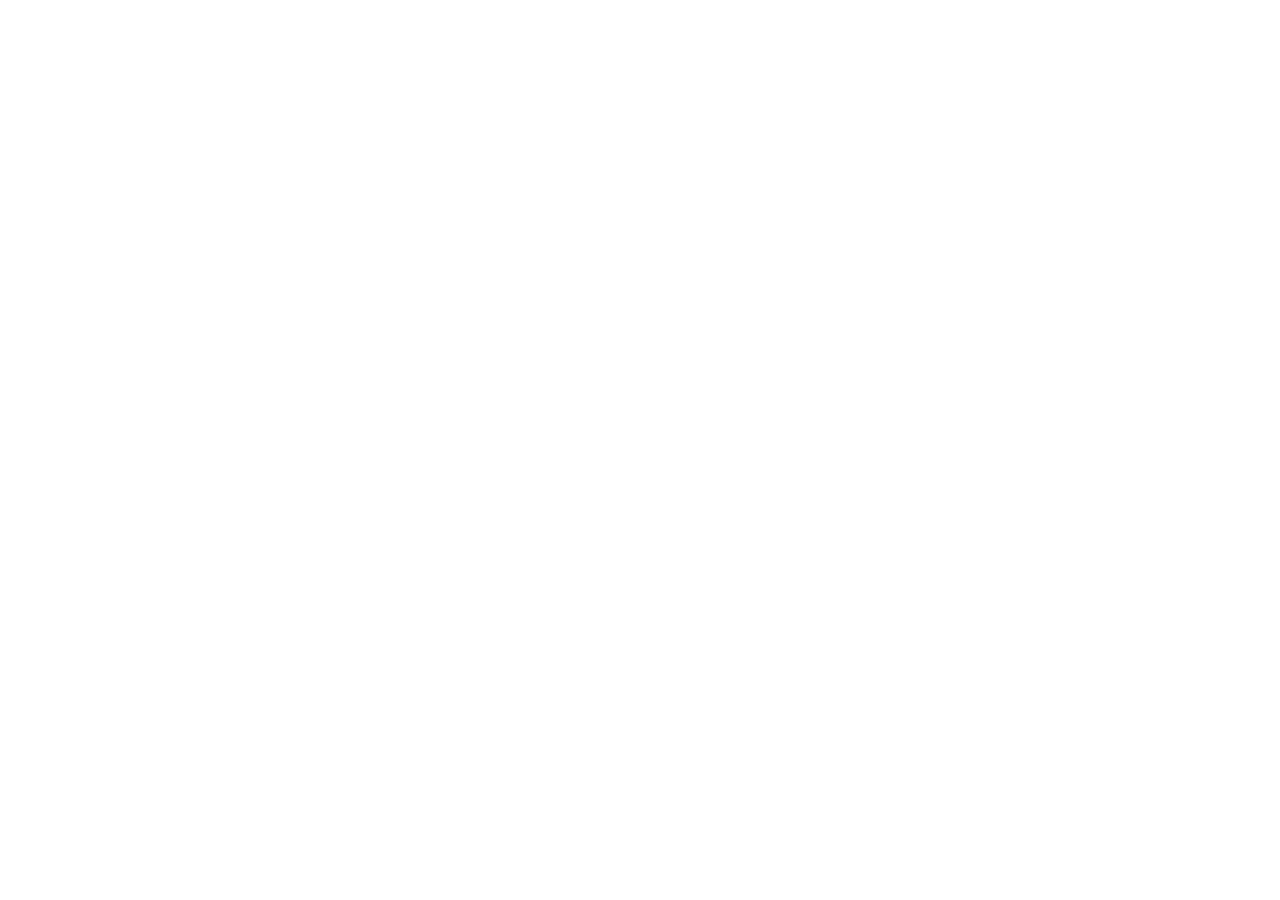
==== commit 78411385: "Render app home route on Pages subpath" ====
--- a/site/index.html
+++ b/site/index.html
@@ -6,6 +6,8 @@
     <meta
       name="viewport"
       content="width=device-width, initial-scale=1.0, maximum-scale=1" />
+    <base href="/flowpilot-ai-operations-agent-demo/" />
+    <script>if (location.pathname === "/flowpilot-ai-operations-agent-demo/") history.replaceState(null, "", "/");</script>
     <title>FlowPilot AI Workflow Agent</title>
     <meta name="description" content="AI-powered CRM intake, workflow routing, approvals, and operations visibility." />
 
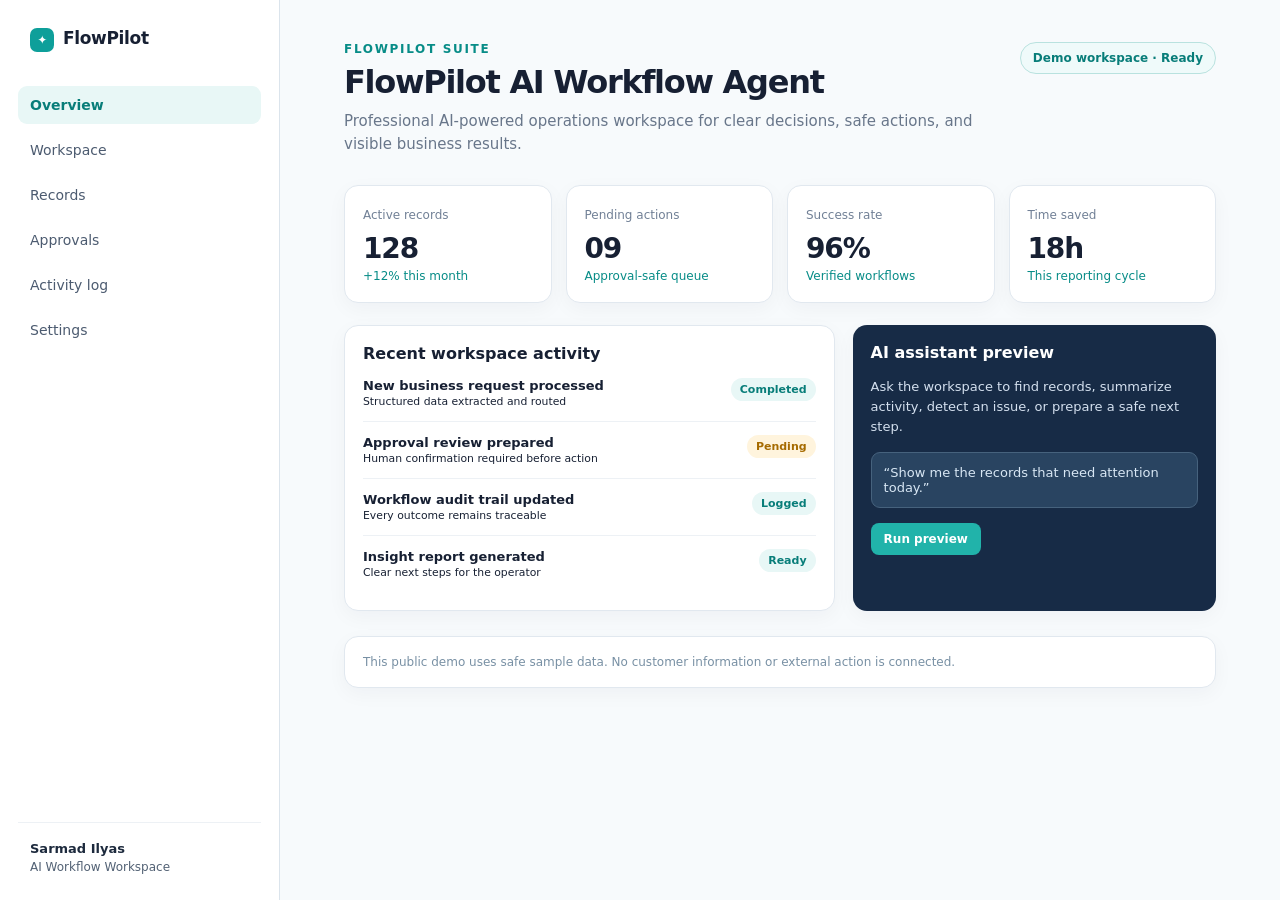
==== commit 01a2f40c: "Render self-contained visible demo workspace" ====
--- a/site/index.html
+++ b/site/index.html
@@ -1,86 +1,11 @@
 <!doctype html>
 <html lang="en">
-
-  <head>
-    <meta charset="UTF-8" />
-    <meta
-      name="viewport"
-      content="width=device-width, initial-scale=1.0, maximum-scale=1" />
-    <base href="/flowpilot-ai-operations-agent-demo/" />
-    <script>if (location.pathname === "/flowpilot-ai-operations-agent-demo/") history.replaceState(null, "", "/");</script>
-    <title>FlowPilot AI Workflow Agent</title>
-    <meta name="description" content="AI-powered CRM intake, workflow routing, approvals, and operations visibility." />
-
-    <script type="module" crossorigin src="./assets/index-Dgd4SGgZ.js"></script>
-    <link rel="stylesheet" crossorigin href="./assets/index-B0AUZnfq.css">
-  </head>
-
-  <body>
-    <script id="manus-runtime">window.__MANUS_HOST_DEV__ = false;
-(function(){"use strict";var Mr={exports:{}},Kn={};/**
- * @license React
- * react-jsx-runtime.production.js
- *
- * Copyright (c) Meta Platforms, Inc. and affiliates.
- *
- * This source code is licensed under the MIT license found in the
- * LICENSE file in the root directory of this source tree.
- */var Fc;function dm(){if(Fc)return Kn;Fc=1;var r=Symbol.for("react.transitional.element"),i=Symbol.for("react.fragment");function c(s,d,m){var x=null;if(m!==void 0&&(x=""+m),d.key!==void 0&&(x=""+d.key),"key"in d){m={};for(var R in d)R!=="key"&&(m[R]=d[R])}else m=d;return d=m.ref,{$$typeof:r,type:s,key:x,ref:d!==void 0?d:null,props:m}}return Kn.Fragment=i,Kn.jsx=c,Kn.jsxs=c,Kn}var Ic;function fm(){return Ic||(Ic=1,Mr.exports=dm()),Mr.exports}var h=fm(),Ar={exports:{}},Pn={},Rr={exports:{}},Nr={};/**
- * @license React
- * scheduler.production.js
- *
- * Copyright (c) Meta Platforms, Inc. and affiliates.
- *
- * This source code is licensed under the MIT license found in the
- * LICENSE file in the root directory of this source tree.
- */var tu;function hm(){return tu||(tu=1,function(r){function i(A,q){var B=A.length;A.push(q);t:for(;0<B;){var bt=B-1>>>1,p=A[bt];if(0<d(p,q))A[bt]=q,A[B]=p,B=bt;else break t}}function c(A){return A.length===0?null:A[0]}function s(A){if(A.length===0)return null;var q=A[0],B=A.pop();if(B!==q){A[0]=B;t:for(var bt=0,p=A.length,O=p>>>1;bt<O;){var X=2*(bt+1)-1,G=A[X],Z=X+1,st=A[Z];if(0>d(G,B))Z<p&&0>d(st,G)?(A[bt]=st,A[Z]=B,bt=Z):(A[bt]=G,A[X]=B,bt=X);else if(Z<p&&0>d(st,B))A[bt]=st,A[Z]=B,bt=Z;else break t}}return q}function d(A,q){var B=A.sortIndex-q.sortIndex;return B!==0?B:A.id-q.id}if(r.unstable_now=void 0,typeof performance=="object"&&typeof performance.now=="function"){var m=performance;r.unstable_now=function(){return m.now()}}else{var x=Date,R=x.now();r.unstable_now=function(){return x.now()-R}}var C=[],v=[],D=1,j=null,J=3,at=!1,$=!1,nt=!1,ct=!1,ht=typeof setTimeout=="function"?setTimeout:null,St=typeof clearTimeout=="function"?clearTimeout:null,_=typeof setImmediate<"u"?setImmediate:null;function Y(A){for(var q=c(v);q!==null;){if(q.callback===null)s(v);else if(q.startTime<=A)s(v),q.sortIndex=q.expirationTime,i(C,q);else break;q=c(v)}}function H(A){if(nt=!1,Y(A),!$)if(c(C)!==null)$=!0,it||(it=!0,Bt());else{var q=c(v);q!==null&&Mt(H,q.startTime-A)}}var it=!1,rt=-1,V=5,xt=-1;function Be(){return ct?!0:!(r.unstable_now()-xt<V)}function te(){if(ct=!1,it){var A=r.unstable_now();xt=A;var q=!0;try{t:{$=!1,nt&&(nt=!1,St(rt),rt=-1),at=!0;var B=J;try{e:{for(Y(A),j=c(C);j!==null&&!(j.expirationTime>A&&Be());){var bt=j.callback;if(typeof bt=="function"){j.callback=null,J=j.priorityLevel;var p=bt(j.expirationTime<=A);if(A=r.unstable_now(),typeof p=="function"){j.callback=p,Y(A),q=!0;break e}j===c(C)&&s(C),Y(A)}else s(C);j=c(C)}if(j!==null)q=!0;else{var O=c(v);O!==null&&Mt(H,O.startTime-A),q=!1}}break t}finally{j=null,J=B,at=!1}q=void 0}}finally{q?Bt():it=!1}}}var Bt;if(typeof _=="function")Bt=function(){_(te)};else if(typeof MessageChannel<"u"){var me=new MessageChannel,Se=me.port2;me.port1.onmessage=te,Bt=function(){Se.postMessage(null)}}else Bt=function(){ht(te,0)};function Mt(A,q){rt=ht(function(){A(r.unstable_now())},q)}r.unstable_IdlePriority=5,r.unstable_ImmediatePriority=1,r.unstable_LowPriority=4,r.unstable_NormalPriority=3,r.unstable_Profiling=null,r.unstable_UserBlockingPriority=2,r.unstable_cancelCallback=function(A){A.callback=null},r.unstable_forceFrameRate=function(A){0>A||125<A?console.error("forceFrameRate takes a positive int between 0 and 125, forcing frame rates higher than 125 fps is not supported"):V=0<A?Math.floor(1e3/A):5},r.unstable_getCurrentPriorityLevel=function(){return J},r.unstable_next=function(A){switch(J){case 1:case 2:case 3:var q=3;break;default:q=J}var B=J;J=q;try{return A()}finally{J=B}},r.unstable_requestPaint=function(){ct=!0},r.unstable_runWithPriority=function(A,q){switch(A){case 1:case 2:case 3:case 4:case 5:break;default:A=3}var B=J;J=A;try{return q()}finally{J=B}},r.unstable_scheduleCallback=function(A,q,B){var bt=r.unstable_now();switch(typeof B=="object"&&B!==null?(B=B.delay,B=typeof B=="number"&&0<B?bt+B:bt):B=bt,A){case 1:var p=-1;break;case 2:p=250;break;case 5:p=1073741823;break;case 4:p=1e4;break;default:p=5e3}return p=B+p,A={id:D++,callback:q,priorityLevel:A,startTime:B,expirationTime:p,sortIndex:-1},B>bt?(A.sortIndex=B,i(v,A),c(C)===null&&A===c(v)&&(nt?(St(rt),rt=-1):nt=!0,Mt(H,B-bt))):(A.sortIndex=p,i(C,A),$||at||($=!0,it||(it=!0,Bt()))),A},r.unstable_shouldYield=Be,r.unstable_wrapCallback=function(A){var q=J;return function(){var B=J;J=q;try{return A.apply(this,arguments)}finally{J=B}}}}(Nr)),Nr}var eu;function mm(){return eu||(eu=1,Rr.exports=hm()),Rr.exports}var zr={exports:{}},ut={};/**
- * @license React
- * react.production.js
- *
- * Copyright (c) Meta Platforms, Inc. and affiliates.
- *
- * This source code is licensed under the MIT license found in the
- * LICENSE file in the root directory of this source tree.
- */var lu;function gm(){if(lu)return ut;lu=1;var r=Symbol.for("react.transitional.element"),i=Symbol.for("react.portal"),c=Symbol.for("react.fragment"),s=Symbol.for("react.strict_mode"),d=Symbol.for("react.profiler"),m=Symbol.for("react.consumer"),x=Symbol.for("react.context"),R=Symbol.for("react.forward_ref"),C=Symbol.for("react.suspense"),v=Symbol.for("react.memo"),D=Symbol.for("react.lazy"),j=Symbol.iterator;function J(p){return p===null||typeof p!="object"?null:(p=j&&p[j]||p["@@iterator"],typeof p=="function"?p:null)}var at={isMounted:function(){return!1},enqueueForceUpdate:function(){},enqueueReplaceState:function(){},enqueueSetState:function(){}},$=Object.assign,nt={};function ct(p,O,X){this.props=p,this.context=O,this.refs=nt,this.updater=X||at}ct.prototype.isReactComponent={},ct.prototype.setState=function(p,O){if(typeof p!="object"&&typeof p!="function"&&p!=null)throw Error("takes an object of state variables to update or a function which returns an object of state variables.");this.updater.enqueueSetState(this,p,O,"setState")},ct.prototype.forceUpdate=function(p){this.updater.enqueueForceUpdate(this,p,"forceUpdate")};function ht(){}ht.prototype=ct.prototype;function St(p,O,X){this.props=p,this.context=O,this.refs=nt,this.updater=X||at}var _=St.prototype=new ht;_.constructor=St,$(_,ct.prototype),_.isPureReactComponent=!0;var Y=Array.isArray,H={H:null,A:null,T:null,S:null,V:null},it=Object.prototype.hasOwnProperty;function rt(p,O,X,G,Z,st){return X=st.ref,{$$typeof:r,type:p,key:O,ref:X!==void 0?X:null,props:st}}function V(p,O){return rt(p.type,O,void 0,void 0,void 0,p.props)}function xt(p){return typeof p=="object"&&p!==null&&p.$$typeof===r}function Be(p){var O={"=":"=0",":":"=2"};return"$"+p.replace(/[=:]/g,function(X){return O[X]})}var te=/\/+/g;function Bt(p,O){return typeof p=="object"&&p!==null&&p.key!=null?Be(""+p.key):O.toString(36)}function me(){}function Se(p){switch(p.status){case"fulfilled":return p.value;case"rejected":throw p.reason;default:switch(typeof p.status=="string"?p.then(me,me):(p.status="pending",p.then(function(O){p.status==="pending"&&(p.status="fulfilled",p.value=O)},function(O){p.status==="pending"&&(p.status="rejected",p.reason=O)})),p.status){case"fulfilled":return p.value;case"rejected":throw p.reason}}throw p}function Mt(p,O,X,G,Z){var st=typeof p;(st==="undefined"||st==="boolean")&&(p=null);var I=!1;if(p===null)I=!0;else switch(st){case"bigint":case"string":case"number":I=!0;break;case"object":switch(p.$$typeof){case r:case i:I=!0;break;case D:return I=p._init,Mt(I(p._payload),O,X,G,Z)}}if(I)return Z=Z(p),I=G===""?"."+Bt(p,0):G,Y(Z)?(X="",I!=null&&(X=I.replace(te,"$&/")+"/"),Mt(Z,O,X,"",function(Jt){return Jt})):Z!=null&&(xt(Z)&&(Z=V(Z,X+(Z.key==null||p&&p.key===Z.key?"":(""+Z.key).replace(te,"$&/")+"/")+I)),O.push(Z)),1;I=0;var gt=G===""?".":G+":";if(Y(p))for(var Tt=0;Tt<p.length;Tt++)G=p[Tt],st=gt+Bt(G,Tt),I+=Mt(G,O,X,st,Z);else if(Tt=J(p),typeof Tt=="function")for(p=Tt.call(p),Tt=0;!(G=p.next()).done;)G=G.value,st=gt+Bt(G,Tt++),I+=Mt(G,O,X,st,Z);else if(st==="object"){if(typeof p.then=="function")return Mt(Se(p),O,X,G,Z);throw O=String(p),Error("Objects are not valid as a React child (found: "+(O==="[object Object]"?"object with keys {"+Object.keys(p).join(", ")+"}":O)+"). If you meant to render a collection of children, use an array instead.")}return I}function A(p,O,X){if(p==null)return p;var G=[],Z=0;return Mt(p,G,"","",function(st){return O.call(X,st,Z++)}),G}function q(p){if(p._status===-1){var O=p._result;O=O(),O.then(function(X){(p._status===0||p._status===-1)&&(p._status=1,p._result=X)},function(X){(p._status===0||p._status===-1)&&(p._status=2,p._result=X)}),p._status===-1&&(p._status=0,p._result=O)}if(p._status===1)return p._result.default;throw p._result}var B=typeof reportError=="function"?reportError:function(p){if(typeof window=="object"&&typeof window.ErrorEvent=="function"){var O=new window.ErrorEvent("error",{bubbles:!0,cancelable:!0,message:typeof p=="object"&&p!==null&&typeof p.message=="string"?String(p.message):String(p),error:p});if(!window.dispatchEvent(O))return}else if(typeof process=="object"&&typeof process.emit=="function"){process.emit("uncaughtException",p);return}console.error(p)};function bt(){}return ut.Children={map:A,forEach:function(p,O,X){A(p,function(){O.apply(this,arguments)},X)},count:function(p){var O=0;return A(p,function(){O++}),O},toArray:function(p){return A(p,function(O){return O})||[]},only:function(p){if(!xt(p))throw Error("React.Children.only expected to receive a single React element child.");return p}},ut.Component=ct,ut.Fragment=c,ut.Profiler=d,ut.PureComponent=St,ut.StrictMode=s,ut.Suspense=C,ut.__CLIENT_INTERNALS_DO_NOT_USE_OR_WARN_USERS_THEY_CANNOT_UPGRADE=H,ut.__COMPILER_RUNTIME={__proto__:null,c:function(p){return H.H.useMemoCache(p)}},ut.cache=function(p){return function(){return p.apply(null,arguments)}},ut.cloneElement=function(p,O,X){if(p==null)throw Error("The argument must be a React element, but you passed "+p+".");var G=$({},p.props),Z=p.key,st=void 0;if(O!=null)for(I in O.ref!==void 0&&(st=void 0),O.key!==void 0&&(Z=""+O.key),O)!it.call(O,I)||I==="key"||I==="__self"||I==="__source"||I==="ref"&&O.ref===void 0||(G[I]=O[I]);var I=arguments.length-2;if(I===1)G.children=X;else if(1<I){for(var gt=Array(I),Tt=0;Tt<I;Tt++)gt[Tt]=arguments[Tt+2];G.children=gt}return rt(p.type,Z,void 0,void 0,st,G)},ut.createContext=function(p){return p={$$typeof:x,_currentValue:p,_currentValue2:p,_threadCount:0,Provider:null,Consumer:null},p.Provider=p,p.Consumer={$$typeof:m,_context:p},p},ut.createElement=function(p,O,X){var G,Z={},st=null;if(O!=null)for(G in O.key!==void 0&&(st=""+O.key),O)it.call(O,G)&&G!=="key"&&G!=="__self"&&G!=="__source"&&(Z[G]=O[G]);var I=arguments.length-2;if(I===1)Z.children=X;else if(1<I){for(var gt=Array(I),Tt=0;Tt<I;Tt++)gt[Tt]=arguments[Tt+2];Z.children=gt}if(p&&p.defaultProps)for(G in I=p.defaultProps,I)Z[G]===void 0&&(Z[G]=I[G]);return rt(p,st,void 0,void 0,null,Z)},ut.createRef=function(){return{current:null}},ut.forwardRef=function(p){return{$$typeof:R,render:p}},ut.isValidElement=xt,ut.lazy=function(p){return{$$typeof:D,_payload:{_status:-1,_result:p},_init:q}},ut.memo=function(p,O){return{$$typeof:v,type:p,compare:O===void 0?null:O}},ut.startTransition=function(p){var O=H.T,X={};H.T=X;try{var G=p(),Z=H.S;Z!==null&&Z(X,G),typeof G=="object"&&G!==null&&typeof G.then=="function"&&G.then(bt,B)}catch(st){B(st)}finally{H.T=O}},ut.unstable_useCacheRefresh=function(){return H.H.useCacheRefresh()},ut.use=function(p){return H.H.use(p)},ut.useActionState=function(p,O,X){return H.H.useActionState(p,O,X)},ut.useCallback=function(p,O){return H.H.useCallback(p,O)},ut.useContext=function(p){return H.H.useContext(p)},ut.useDebugValue=function(){},ut.useDeferredValue=function(p,O){return H.H.useDeferredValue(p,O)},ut.useEffect=function(p,O,X){var G=H.H;if(typeof X=="function")throw Error("useEffect CRUD overload is not enabled in this build of React.");return G.useEffect(p,O)},ut.useId=function(){return H.H.useId()},ut.useImperativeHandle=function(p,O,X){return H.H.useImperativeHandle(p,O,X)},ut.useInsertionEffect=function(p,O){return H.H.useInsertionEffect(p,O)},ut.useLayoutEffect=function(p,O){return H.H.useLayoutEffect(p,O)},ut.useMemo=function(p,O){return H.H.useMemo(p,O)},ut.useOptimistic=function(p,O){return H.H.useOptimistic(p,O)},ut.useReducer=function(p,O,X){return H.H.useReducer(p,O,X)},ut.useRef=function(p){return H.H.useRef(p)},ut.useState=function(p){return H.H.useState(p)},ut.useSyncExternalStore=function(p,O,X){return H.H.useSyncExternalStore(p,O,X)},ut.useTransition=function(){return H.H.useTransition()},ut.version="19.1.1",ut}var au;function _r(){return au||(au=1,zr.exports=gm()),zr.exports}var kr={exports:{}},he={};/**
- * @license React
- * react-dom.production.js
- *
- * Copyright (c) Meta Platforms, Inc. and affiliates.
- *
- * This source code is licensed under the MIT license found in the
- * LICENSE file in the root directory of this source tree.
- */var nu;function pm(){if(nu)return he;nu=1;var r=_r();function i(C){var v="https://react.dev/errors/"+C;if(1<arguments.length){v+="?args[]="+encodeURIComponent(arguments[1]);for(var D=2;D<arguments.length;D++)v+="&args[]="+encodeURIComponent(arguments[D])}return"Minified React error #"+C+"; visit "+v+" for the full message or use the non-minified dev environment for full errors and additional helpful warnings."}function c(){}var s={d:{f:c,r:function(){throw Error(i(522))},D:c,C:c,L:c,m:c,X:c,S:c,M:c},p:0,findDOMNode:null},d=Symbol.for("react.portal");function m(C,v,D){var j=3<arguments.length&&arguments[3]!==void 0?arguments[3]:null;return{$$typeof:d,key:j==null?null:""+j,children:C,containerInfo:v,implementation:D}}var x=r.__CLIENT_INTERNALS_DO_NOT_USE_OR_WARN_USERS_THEY_CANNOT_UPGRADE;function R(C,v){if(C==="font")return"";if(typeof v=="string")return v==="use-credentials"?v:""}return he.__DOM_INTERNALS_DO_NOT_USE_OR_WARN_USERS_THEY_CANNOT_UPGRADE=s,he.createPortal=function(C,v){var D=2<arguments.length&&arguments[2]!==void 0?arguments[2]:null;if(!v||v.nodeType!==1&&v.nodeType!==9&&v.nodeType!==11)throw Error(i(299));return m(C,v,null,D)},he.flushSync=function(C){var v=x.T,D=s.p;try{if(x.T=null,s.p=2,C)return C()}finally{x.T=v,s.p=D,s.d.f()}},he.preconnect=function(C,v){typeof C=="string"&&(v?(v=v.crossOrigin,v=typeof v=="string"?v==="use-credentials"?v:"":void 0):v=null,s.d.C(C,v))},he.prefetchDNS=function(C){typeof C=="string"&&s.d.D(C)},he.preinit=function(C,v){if(typeof C=="string"&&v&&typeof v.as=="string"){var D=v.as,j=R(D,v.crossOrigin),J=typeof v.integrity=="string"?v.integrity:void 0,at=typeof v.fetchPriority=="string"?v.fetchPriority:void 0;D==="style"?s.d.S(C,typeof v.precedence=="string"?v.precedence:void 0,{crossOrigin:j,integrity:J,fetchPriority:at}):D==="script"&&s.d.X(C,{crossOrigin:j,integrity:J,fetchPriority:at,nonce:typeof v.nonce=="string"?v.nonce:void 0})}},he.preinitModule=function(C,v){if(typeof C=="string")if(typeof v=="object"&&v!==null){if(v.as==null||v.as==="script"){var D=R(v.as,v.crossOrigin);s.d.M(C,{crossOrigin:D,integrity:typeof v.integrity=="string"?v.integrity:void 0,nonce:typeof v.nonce=="string"?v.nonce:void 0})}}else v==null&&s.d.M(C)},he.preload=function(C,v){if(typeof C=="string"&&typeof v=="object"&&v!==null&&typeof v.as=="string"){var D=v.as,j=R(D,v.crossOrigin);s.d.L(C,D,{crossOrigin:j,integrity:typeof v.integrity=="string"?v.integrity:void 0,nonce:typeof v.nonce=="string"?v.nonce:void 0,type:typeof v.type=="string"?v.type:void 0,fetchPriority:typeof v.fetchPriority=="string"?v.fetchPriority:void 0,referrerPolicy:typeof v.referrerPolicy=="string"?v.referrerPolicy:void 0,imageSrcSet:typeof v.imageSrcSet=="string"?v.imageSrcSet:void 0,imageSizes:typeof v.imageSizes=="string"?v.imageSizes:void 0,media:typeof v.media=="string"?v.media:void 0})}},he.preloadModule=function(C,v){if(typeof C=="string")if(v){var D=R(v.as,v.crossOrigin);s.d.m(C,{as:typeof v.as=="string"&&v.as!=="script"?v.as:void 0,crossOrigin:D,integrity:typeof v.integrity=="string"?v.integrity:void 0})}else s.d.m(C)},he.requestFormReset=function(C){s.d.r(C)},he.unstable_batchedUpdates=function(C,v){return C(v)},he.useFormState=function(C,v,D){return x.H.useFormState(C,v,D)},he.useFormStatus=function(){return x.H.useHostTransitionStatus()},he.version="19.1.1",he}var ou;function ym(){if(ou)return kr.exports;ou=1;function r(){if(!(typeof __REACT_DEVTOOLS_GLOBAL_HOOK__>"u"||typeof __REACT_DEVTOOLS_GLOBAL_HOOK__.checkDCE!="function"))try{__REACT_DEVTOOLS_GLOBAL_HOOK__.checkDCE(r)}catch(i){console.error(i)}}return r(),kr.exports=pm(),kr.exports}/**
- * @license React
- * react-dom-client.production.js
- *
- * Copyright (c) Meta Platforms, Inc. and affiliates.
- *
- * This source code is licensed under the MIT license found in the
- * LICENSE file in the root directory of this source tree.
- */var iu;function vm(){if(iu)return Pn;iu=1;var r=mm(),i=_r(),c=ym();function s(t){var e="https://react.dev/errors/"+t;if(1<arguments.length){e+="?args[]="+encodeURIComponent(arguments[1]);for(var l=2;l<arguments.length;l++)e+="&args[]="+encodeURIComponent(arguments[l])}return"Minified React error #"+t+"; visit "+e+" for the full message or use the non-minified dev environment for full errors and additional helpful warnings."}function d(t){return!(!t||t.nodeType!==1&&t.nodeType!==9&&t.nodeType!==11)}function m(t){var e=t,l=t;if(t.alternate)for(;e.return;)e=e.return;else{t=e;do e=t,(e.flags&4098)!==0&&(l=e.return),t=e.return;while(t)}return e.tag===3?l:null}function x(t){if(t.tag===13){var e=t.memoizedState;if(e===null&&(t=t.alternate,t!==null&&(e=t.memoizedState)),e!==null)return e.dehydrated}return null}function R(t){if(m(t)!==t)throw Error(s(188))}function C(t){var e=t.alternate;if(!e){if(e=m(t),e===null)throw Error(s(188));return e!==t?null:t}for(var l=t,a=e;;){var n=l.return;if(n===null)break;var o=n.alternate;if(o===null){if(a=n.return,a!==null){l=a;continue}break}if(n.child===o.child){for(o=n.child;o;){if(o===l)return R(n),t;if(o===a)return R(n),e;o=o.sibling}throw Error(s(188))}if(l.return!==a.return)l=n,a=o;else{for(var u=!1,f=n.child;f;){if(f===l){u=!0,l=n,a=o;break}if(f===a){u=!0,a=n,l=o;break}f=f.sibling}if(!u){for(f=o.child;f;){if(f===l){u=!0,l=o,a=n;break}if(f===a){u=!0,a=o,l=n;break}f=f.sibling}if(!u)throw Error(s(189))}}if(l.alternate!==a)throw Error(s(190))}if(l.tag!==3)throw Error(s(188));return l.stateNode.current===l?t:e}function v(t){var e=t.tag;if(e===5||e===26||e===27||e===6)return t;for(t=t.child;t!==null;){if(e=v(t),e!==null)return e;t=t.sibling}return null}var D=Object.assign,j=Symbol.for("react.element"),J=Symbol.for("react.transitional.element"),at=Symbol.for("react.portal"),$=Symbol.for("react.fragment"),nt=Symbol.for("react.strict_mode"),ct=Symbol.for("react.profiler"),ht=Symbol.for("react.provider"),St=Symbol.for("react.consumer"),_=Symbol.for("react.context"),Y=Symbol.for("react.forward_ref"),H=Symbol.for("react.suspense"),it=Symbol.for("react.suspense_list"),rt=Symbol.for("react.memo"),V=Symbol.for("react.lazy"),xt=Symbol.for("react.activity"),Be=Symbol.for("react.memo_cache_sentinel"),te=Symbol.iterator;function Bt(t){return t===null||typeof t!="object"?null:(t=te&&t[te]||t["@@iterator"],typeof t=="function"?t:null)}var me=Symbol.for("react.client.reference");function Se(t){if(t==null)return null;if(typeof t=="function")return t.$$typeof===me?null:t.displayName||t.name||null;if(typeof t=="string")return t;switch(t){case $:return"Fragment";case ct:return"Profiler";case nt:return"StrictMode";case H:return"Suspense";case it:return"SuspenseList";case xt:return"Activity"}if(typeof t=="object")switch(t.$$typeof){case at:return"Portal";case _:return(t.displayName||"Context")+".Provider";case St:return(t._context.displayName||"Context")+".Consumer";case Y:var e=t.render;return t=t.displayName,t||(t=e.displayName||e.name||"",t=t!==""?"ForwardRef("+t+")":"ForwardRef"),t;case rt:return e=t.displayName||null,e!==null?e:Se(t.type)||"Memo";case V:e=t._payload,t=t._init;try{return Se(t(e))}catch{}}return null}var Mt=Array.isArray,A=i.__CLIENT_INTERNALS_DO_NOT_USE_OR_WARN_USERS_THEY_CANNOT_UPGRADE,q=c.__DOM_INTERNALS_DO_NOT_USE_OR_WARN_USERS_THEY_CANNOT_UPGRADE,B={pending:!1,data:null,method:null,action:null},bt=[],p=-1;function O(t){return{current:t}}function X(t){0>p||(t.current=bt[p],bt[p]=null,p--)}function G(t,e){p++,bt[p]=t.current,t.current=e}var Z=O(null),st=O(null),I=O(null),gt=O(null);function Tt(t,e){switch(G(I,e),G(st,t),G(Z,null),e.nodeType){case 9:case 11:t=(t=e.documentElement)&&(t=t.namespaceURI)?Uh(t):0;break;default:if(t=e.tagName,e=e.namespaceURI)e=Uh(e),t=Gh(e,t);else switch(t){case"svg":t=1;break;case"math":t=2;break;default:t=0}}X(Z),G(Z,t)}function Jt(){X(Z),X(st),X(I)}function Ke(t){t.memoizedState!==null&&G(gt,t);var e=Z.current,l=Gh(e,t.type);e!==l&&(G(st,t),G(Z,l))}function Ce(t){st.current===t&&(X(Z),X(st)),gt.current===t&&(X(gt),Wo._currentValue=B)}var Pe=Object.prototype.hasOwnProperty,yl=r.unstable_scheduleCallback,sn=r.unstable_cancelCallback,Ca=r.unstable_shouldYield,ri=r.unstable_requestPaint,ge=r.unstable_now,si=r.unstable_getCurrentPriorityLevel,Ul=r.unstable_ImmediatePriority,Fn=r.unstable_UserBlockingPriority,nl=r.unstable_NormalPriority,ci=r.unstable_LowPriority,Gl=r.unstable_IdlePriority,ui=r.log,Ea=r.unstable_setDisableYieldValue,ql=null,Wt=null;function Je(t){if(typeof ui=="function"&&Ea(t),Wt&&typeof Wt.setStrictMode=="function")try{Wt.setStrictMode(ql,t)}catch{}}var $t=Math.clz32?Math.clz32:fi,di=Math.log,Ta=Math.LN2;function fi(t){return t>>>=0,t===0?32:31-(di(t)/Ta|0)|0}var L=256,cn=4194304;function vl(t){var e=t&42;if(e!==0)return e;switch(t&-t){case 1:return 1;case 2:return 2;case 4:return 4;case 8:return 8;case 16:return 16;case 32:return 32;case 64:return 64;case 128:return 128;case 256:case 512:case 1024:case 2048:case 4096:case 8192:case 16384:case 32768:case 65536:case 131072:case 262144:case 524288:case 1048576:case 2097152:return t&4194048;case 4194304:case 8388608:case 16777216:case 33554432:return t&62914560;case 67108864:return 67108864;case 134217728:return 134217728;case 268435456:return 268435456;case 536870912:return 536870912;case 1073741824:return 0;default:return t}}function un(t,e,l){var a=t.pendingLanes;if(a===0)return 0;var n=0,o=t.suspendedLanes,u=t.pingedLanes;t=t.warmLanes;var f=a&134217727;return f!==0?(a=f&~o,a!==0?n=vl(a):(u&=f,u!==0?n=vl(u):l||(l=f&~t,l!==0&&(n=vl(l))))):(f=a&~o,f!==0?n=vl(f):u!==0?n=vl(u):l||(l=a&~t,l!==0&&(n=vl(l)))),n===0?0:e!==0&&e!==n&&(e&o)===0&&(o=n&-n,l=e&-e,o>=l||o===32&&(l&4194048)!==0)?e:n}function Dt(t,e){return(t.pendingLanes&~(t.suspendedLanes&~t.pingedLanes)&e)===0}function In(t,e){switch(t){case 1:case 2:case 4:case 8:case 64:return e+250;case 16:case 32:case 128:case 256:case 512:case 1024:case 2048:case 4096:case 8192:case 16384:case 32768:case 65536:case 131072:case 262144:case 524288:case 1048576:case 2097152:return e+5e3;case 4194304:case 8388608:case 16777216:case 33554432:return-1;case 67108864:case 134217728:case 268435456:case 536870912:case 1073741824:return-1;default:return-1}}function to(){var t=L;return L<<=1,(L&4194048)===0&&(L=256),t}function hi(){var t=cn;return cn<<=1,(cn&62914560)===0&&(cn=4194304),t}function eo(t){for(var e=[],l=0;31>l;l++)e.push(t);return e}function Da(t,e){t.pendingLanes|=e,e!==268435456&&(t.suspendedLanes=0,t.pingedLanes=0,t.warmLanes=0)}function ts(t,e,l,a,n,o){var u=t.pendingLanes;t.pendingLanes=l,t.suspendedLanes=0,t.pingedLanes=0,t.warmLanes=0,t.expiredLanes&=l,t.entangledLanes&=l,t.errorRecoveryDisabledLanes&=l,t.shellSuspendCounter=0;var f=t.entanglements,g=t.expirationTimes,S=t.hiddenUpdates;for(l=u&~l;0<l;){var N=31-$t(l),k=1<<N;f[N]=0,g[N]=-1;var E=S[N];if(E!==null)for(S[N]=null,N=0;N<E.length;N++){var T=E[N];T!==null&&(T.lane&=-536870913)}l&=~k}a!==0&&mi(t,a,0),o!==0&&n===0&&t.tag!==0&&(t.suspendedLanes|=o&~(u&~e))}function mi(t,e,l){t.pendingLanes|=e,t.suspendedLanes&=~e;var a=31-$t(e);t.entangledLanes|=e,t.entanglements[a]=t.entanglements[a]|1073741824|l&4194090}function gi(t,e){var l=t.entangledLanes|=e;for(t=t.entanglements;l;){var a=31-$t(l),n=1<<a;n&e|t[a]&e&&(t[a]|=e),l&=~n}}function lo(t){switch(t){case 2:t=1;break;case 8:t=4;break;case 32:t=16;break;case 256:case 512:case 1024:case 2048:case 4096:case 8192:case 16384:case 32768:case 65536:case 131072:case 262144:case 524288:case 1048576:case 2097152:case 4194304:case 8388608:case 16777216:case 33554432:t=128;break;case 268435456:t=134217728;break;default:t=0}return t}function ao(t){return t&=-t,2<t?8<t?(t&134217727)!==0?32:268435456:8:2}function pi(){var t=q.p;return t!==0?t:(t=window.event,t===void 0?32:om(t.type))}function es(t,e){var l=q.p;try{return q.p=t,e()}finally{q.p=l}}var ol=Math.random().toString(36).slice(2),ee="__reactFiber$"+ol,pe="__reactProps$"+ol,Yl="__reactContainer$"+ol,no="__reactEvents$"+ol,ls="__reactListeners$"+ol,as="__reactHandles$"+ol,yi="__reactResources$"+ol,Ma="__reactMarker$"+ol;function oo(t){delete t[ee],delete t[pe],delete t[no],delete t[ls],delete t[as]}function Vl(t){var e=t[ee];if(e)return e;for(var l=t.parentNode;l;){if(e=l[Yl]||l[ee]){if(l=e.alternate,e.child!==null||l!==null&&l.child!==null)for(t=Xh(t);t!==null;){if(l=t[ee])return l;t=Xh(t)}return e}t=l,l=t.parentNode}return null}function Xl(t){if(t=t[ee]||t[Yl]){var e=t.tag;if(e===5||e===6||e===13||e===26||e===27||e===3)return t}return null}function Aa(t){var e=t.tag;if(e===5||e===26||e===27||e===6)return t.stateNode;throw Error(s(33))}function Zl(t){var e=t[yi];return e||(e=t[yi]={hoistableStyles:new Map,hoistableScripts:new Map}),e}function Vt(t){t[Ma]=!0}var vi=new Set,bi={};function bl(t,e){We(t,e),We(t+"Capture",e)}function We(t,e){for(bi[t]=e,t=0;t<e.length;t++)vi.add(e[t])}var ns=RegExp("^[:A-Z_a-z\\u00C0-\\u00D6\\u00D8-\\u00F6\\u00F8-\\u02FF\\u0370-\\u037D\\u037F-\\u1FFF\\u200C-\\u200D\\u2070-\\u218F\\u2C00-\\u2FEF\\u3001-\\uD7FF\\uF900-\\uFDCF\\uFDF0-\\uFFFD][:A-Z_a-z\\u00C0-\\u00D6\\u00D8-\\u00F6\\u00F8-\\u02FF\\u0370-\\u037D\\u037F-\\u1FFF\\u200C-\\u200D\\u2070-\\u218F\\u2C00-\\u2FEF\\u3001-\\uD7FF\\uF900-\\uFDCF\\uFDF0-\\uFFFD\\-.0-9\\u00B7\\u0300-\\u036F\\u203F-\\u2040]*$"),xi={},wi={};function Ra(t){return Pe.call(wi,t)?!0:Pe.call(xi,t)?!1:ns.test(t)?wi[t]=!0:(xi[t]=!0,!1)}function M(t,e,l){if(Ra(e))if(l===null)t.removeAttribute(e);else{switch(typeof l){case"undefined":case"function":case"symbol":t.removeAttribute(e);return;case"boolean":var a=e.toLowerCase().slice(0,5);if(a!=="data-"&&a!=="aria-"){t.removeAttribute(e);return}}t.setAttribute(e,""+l)}}function tt(t,e,l){if(l===null)t.removeAttribute(e);else{switch(typeof l){case"undefined":case"function":case"symbol":case"boolean":t.removeAttribute(e);return}t.setAttribute(e,""+l)}}function Ot(t,e,l,a){if(a===null)t.removeAttribute(l);else{switch(typeof a){case"undefined":case"function":case"symbol":case"boolean":t.removeAttribute(l);return}t.setAttributeNS(e,l,""+a)}}var le,Ee;function ae(t){if(le===void 0)try{throw Error()}catch(l){var e=l.stack.trim().match(/\n( *(at )?)/);le=e&&e[1]||"",Ee=-1<l.stack.indexOf(`
-    at`)?" (<anonymous>)":-1<l.stack.indexOf("@")?"@unknown:0:0":""}return`
-`+le+t+Ee}var Le=!1;function He(t,e){if(!t||Le)return"";Le=!0;var l=Error.prepareStackTrace;Error.prepareStackTrace=void 0;try{var a={DetermineComponentFrameRoot:function(){try{if(e){var k=function(){throw Error()};if(Object.defineProperty(k.prototype,"props",{set:function(){throw Error()}}),typeof Reflect=="object"&&Reflect.construct){try{Reflect.construct(k,[])}catch(T){var E=T}Reflect.construct(t,[],k)}else{try{k.call()}catch(T){E=T}t.call(k.prototype)}}else{try{throw Error()}catch(T){E=T}(k=t())&&typeof k.catch=="function"&&k.catch(function(){})}}catch(T){if(T&&E&&typeof T.stack=="string")return[T.stack,E.stack]}return[null,null]}};a.DetermineComponentFrameRoot.displayName="DetermineComponentFrameRoot";var n=Object.getOwnPropertyDescriptor(a.DetermineComponentFrameRoot,"name");n&&n.configurable&&Object.defineProperty(a.DetermineComponentFrameRoot,"name",{value:"DetermineComponentFrameRoot"});var o=a.DetermineComponentFrameRoot(),u=o[0],f=o[1];if(u&&f){var g=u.split(`
-`),S=f.split(`
-`);for(n=a=0;a<g.length&&!g[a].includes("DetermineComponentFrameRoot");)a++;for(;n<S.length&&!S[n].includes("DetermineComponentFrameRoot");)n++;if(a===g.length||n===S.length)for(a=g.length-1,n=S.length-1;1<=a&&0<=n&&g[a]!==S[n];)n--;for(;1<=a&&0<=n;a--,n--)if(g[a]!==S[n]){if(a!==1||n!==1)do if(a--,n--,0>n||g[a]!==S[n]){var N=`
-`+g[a].replace(" at new "," at ");return t.displayName&&N.includes("<anonymous>")&&(N=N.replace("<anonymous>",t.displayName)),N}while(1<=a&&0<=n);break}}}finally{Le=!1,Error.prepareStackTrace=l}return(l=t?t.displayName||t.name:"")?ae(l):""}function Ql(t){switch(t.tag){case 26:case 27:case 5:return ae(t.type);case 16:return ae("Lazy");case 13:return ae("Suspense");case 19:return ae("SuspenseList");case 0:case 15:return He(t.type,!1);case 11:return He(t.type.render,!1);case 1:return He(t.type,!0);case 31:return ae("Activity");default:return""}}function xl(t){try{var e="";do e+=Ql(t),t=t.return;while(t);return e}catch(l){return`
-Error generating stack: `+l.message+`
-`+l.stack}}function Xt(t){switch(typeof t){case"bigint":case"boolean":case"number":case"string":case"undefined":return t;case"object":return t;default:return""}}function il(t){var e=t.type;return(t=t.nodeName)&&t.toLowerCase()==="input"&&(e==="checkbox"||e==="radio")}function ve(t){var e=il(t)?"checked":"value",l=Object.getOwnPropertyDescriptor(t.constructor.prototype,e),a=""+t[e];if(!t.hasOwnProperty(e)&&typeof l<"u"&&typeof l.get=="function"&&typeof l.set=="function"){var n=l.get,o=l.set;return Object.defineProperty(t,e,{configurable:!0,get:function(){return n.call(this)},set:function(u){a=""+u,o.call(this,u)}}),Object.defineProperty(t,e,{enumerable:l.enumerable}),{getValue:function(){return a},setValue:function(u){a=""+u},stopTracking:function(){t._valueTracker=null,delete t[e]}}}}function re(t){t._valueTracker||(t._valueTracker=ve(t))}function rl(t){if(!t)return!1;var e=t._valueTracker;if(!e)return!0;var l=e.getValue(),a="";return t&&(a=il(t)?t.checked?"true":"false":t.value),t=a,t!==l?(e.setValue(t),!0):!1}function wl(t){if(t=t||(typeof document<"u"?document:void 0),typeof t>"u")return null;try{return t.activeElement||t.body}catch{return t.body}}var dn=/[\n"\\]/g;function se(t){return t.replace(dn,function(e){return"\\"+e.charCodeAt(0).toString(16)+" "})}function Kl(t,e,l,a,n,o,u,f){t.name="",u!=null&&typeof u!="function"&&typeof u!="symbol"&&typeof u!="boolean"?t.type=u:t.removeAttribute("type"),e!=null?u==="number"?(e===0&&t.value===""||t.value!=e)&&(t.value=""+Xt(e)):t.value!==""+Xt(e)&&(t.value=""+Xt(e)):u!=="submit"&&u!=="reset"||t.removeAttribute("value"),e!=null?Pl(t,u,Xt(e)):l!=null?Pl(t,u,Xt(l)):a!=null&&t.removeAttribute("value"),n==null&&o!=null&&(t.defaultChecked=!!o),n!=null&&(t.checked=n&&typeof n!="function"&&typeof n!="symbol"),f!=null&&typeof f!="function"&&typeof f!="symbol"&&typeof f!="boolean"?t.name=""+Xt(f):t.removeAttribute("name")}function Na(t,e,l,a,n,o,u,f){if(o!=null&&typeof o!="function"&&typeof o!="symbol"&&typeof o!="boolean"&&(t.type=o),e!=null||l!=null){if(!(o!=="submit"&&o!=="reset"||e!=null))return;l=l!=null?""+Xt(l):"",e=e!=null?""+Xt(e):l,f||e===t.value||(t.value=e),t.defaultValue=e}a=a??n,a=typeof a!="function"&&typeof a!="symbol"&&!!a,t.checked=f?t.checked:!!a,t.defaultChecked=!!a,u!=null&&typeof u!="function"&&typeof u!="symbol"&&typeof u!="boolean"&&(t.name=u)}function Pl(t,e,l){e==="number"&&wl(t.ownerDocument)===t||t.defaultValue===""+l||(t.defaultValue=""+l)}function $e(t,e,l,a){if(t=t.options,e){e={};for(var n=0;n<l.length;n++)e["$"+l[n]]=!0;for(l=0;l<t.length;l++)n=e.hasOwnProperty("$"+t[l].value),t[l].selected!==n&&(t[l].selected=n),n&&a&&(t[l].defaultSelected=!0)}else{for(l=""+Xt(l),e=null,n=0;n<t.length;n++){if(t[n].value===l){t[n].selected=!0,a&&(t[n].defaultSelected=!0);return}e!==null||t[n].disabled||(e=t[n])}e!==null&&(e.selected=!0)}}function za(t,e,l){if(e!=null&&(e=""+Xt(e),e!==t.value&&(t.value=e),l==null)){t.defaultValue!==e&&(t.defaultValue=e);return}t.defaultValue=l!=null?""+Xt(l):""}function _a(t,e,l,a){if(e==null){if(a!=null){if(l!=null)throw Error(s(92));if(Mt(a)){if(1<a.length)throw Error(s(93));a=a[0]}l=a}l==null&&(l=""),e=l}l=Xt(e),t.defaultValue=l,a=t.textContent,a===l&&a!==""&&a!==null&&(t.value=a)}function Fe(t,e){if(e){var l=t.firstChild;if(l&&l===t.lastChild&&l.nodeType===3){l.nodeValue=e;return}}t.textContent=e}var fn=new Set("animationIterationCount aspectRatio borderImageOutset borderImageSlice borderImageWidth boxFlex boxFlexGroup boxOrdinalGroup columnCount columns flex flexGrow flexPositive flexShrink flexNegative flexOrder gridArea gridRow gridRowEnd gridRowSpan gridRowStart gridColumn gridColumnEnd gridColumnSpan gridColumnStart fontWeight lineClamp lineHeight opacity order orphans scale tabSize widows zIndex zoom fillOpacity floodOpacity stopOpacity strokeDasharray strokeDashoffset strokeMiterlimit strokeOpacity strokeWidth MozAnimationIterationCount MozBoxFlex MozBoxFlexGroup MozLineClamp msAnimationIterationCount msFlex msZoom msFlexGrow msFlexNegative msFlexOrder msFlexPositive msFlexShrink msGridColumn msGridColumnSpan msGridRow msGridRowSpan WebkitAnimationIterationCount WebkitBoxFlex WebKitBoxFlexGroup WebkitBoxOrdinalGroup WebkitColumnCount WebkitColumns WebkitFlex WebkitFlexGrow WebkitFlexPositive WebkitFlexShrink WebkitLineClamp".split(" "));function ka(t,e,l){var a=e.indexOf("--")===0;l==null||typeof l=="boolean"||l===""?a?t.setProperty(e,""):e==="float"?t.cssFloat="":t[e]="":a?t.setProperty(e,l):typeof l!="number"||l===0||fn.has(e)?e==="float"?t.cssFloat=l:t[e]=(""+l).trim():t[e]=l+"px"}function Oa(t,e,l){if(e!=null&&typeof e!="object")throw Error(s(62));if(t=t.style,l!=null){for(var a in l)!l.hasOwnProperty(a)||e!=null&&e.hasOwnProperty(a)||(a.indexOf("--")===0?t.setProperty(a,""):a==="float"?t.cssFloat="":t[a]="");for(var n in e)a=e[n],e.hasOwnProperty(n)&&l[n]!==a&&ka(t,n,a)}else for(var o in e)e.hasOwnProperty(o)&&ka(t,o,e[o])}function ja(t){if(t.indexOf("-")===-1)return!1;switch(t){case"annotation-xml":case"color-profile":case"font-face":case"font-face-src":case"font-face-uri":case"font-face-format":case"font-face-name":case"missing-glyph":return!1;default:return!0}}var Si=new Map([["acceptCharset","accept-charset"],["htmlFor","for"],["httpEquiv","http-equiv"],["crossOrigin","crossorigin"],["accentHeight","accent-height"],["alignmentBaseline","alignment-baseline"],["arabicForm","arabic-form"],["baselineShift","baseline-shift"],["capHeight","cap-height"],["clipPath","clip-path"],["clipRule","clip-rule"],["colorInterpolation","color-interpolation"],["colorInterpolationFilters","color-interpolation-filters"],["colorProfile","color-profile"],["colorRendering","color-rendering"],["dominantBaseline","dominant-baseline"],["enableBackground","enable-background"],["fillOpacity","fill-opacity"],["fillRule","fill-rule"],["floodColor","flood-color"],["floodOpacity","flood-opacity"],["fontFamily","font-family"],["fontSize","font-size"],["fontSizeAdjust","font-size-adjust"],["fontStretch","font-stretch"],["fontStyle","font-style"],["fontVariant","font-variant"],["fontWeight","font-weight"],["glyphName","glyph-name"],["glyphOrientationHorizontal","glyph-orientation-horizontal"],["glyphOrientationVertical","glyph-orientation-vertical"],["horizAdvX","horiz-adv-x"],["horizOriginX","horiz-origin-x"],["imageRendering","image-rendering"],["letterSpacing","letter-spacing"],["lightingColor","lighting-color"],["markerEnd","marker-end"],["markerMid","marker-mid"],["markerStart","marker-start"],["overlinePosition","overline-position"],["overlineThickness","overline-thickness"],["paintOrder","paint-order"],["panose-1","panose-1"],["pointerEvents","pointer-events"],["renderingIntent","rendering-intent"],["shapeRendering","shape-rendering"],["stopColor","stop-color"],["stopOpacity","stop-opacity"],["strikethroughPosition","strikethrough-position"],["strikethroughThickness","strikethrough-thickness"],["strokeDasharray","stroke-dasharray"],["strokeDashoffset","stroke-dashoffset"],["strokeLinecap","stroke-linecap"],["strokeLinejoin","stroke-linejoin"],["strokeMiterlimit","stroke-miterlimit"],["strokeOpacity","stroke-opacity"],["strokeWidth","stroke-width"],["textAnchor","text-anchor"],["textDecoration","text-decoration"],["textRendering","text-rendering"],["transformOrigin","transform-origin"],["underlinePosition","underline-position"],["underlineThickness","underline-thickness"],["unicodeBidi","unicode-bidi"],["unicodeRange","unicode-range"],["unitsPerEm","units-per-em"],["vAlphabetic","v-alphabetic"],["vHanging","v-hanging"],["vIdeographic","v-ideographic"],["vMathematical","v-mathematical"],["vectorEffect","vector-effect"],["vertAdvY","vert-adv-y"],["vertOriginX","vert-origin-x"],["vertOriginY","vert-origin-y"],["wordSpacing","word-spacing"],["writingMode","writing-mode"],["xmlnsXlink","xmlns:xlink"],["xHeight","x-height"]]),Ci=/^[\u0000-\u001F ]*j[\r\n\t]*a[\r\n\t]*v[\r\n\t]*a[\r\n\t]*s[\r\n\t]*c[\r\n\t]*r[\r\n\t]*i[\r\n\t]*p[\r\n\t]*t[\r\n\t]*:/i;function Ba(t){return Ci.test(""+t)?"javascript:throw new Error('React has blocked a javascript: URL as a security precaution.')":t}var hn=null;function mn(t){return t=t.target||t.srcElement||window,t.correspondingUseElement&&(t=t.correspondingUseElement),t.nodeType===3?t.parentNode:t}var Sl=null,Cl=null;function io(t){var e=Xl(t);if(e&&(t=e.stateNode)){var l=t[pe]||null;t:switch(t=e.stateNode,e.type){case"input":if(Kl(t,l.value,l.defaultValue,l.defaultValue,l.checked,l.defaultChecked,l.type,l.name),e=l.name,l.type==="radio"&&e!=null){for(l=t;l.parentNode;)l=l.parentNode;for(l=l.querySelectorAll('input[name="'+se(""+e)+'"][type="radio"]'),e=0;e<l.length;e++){var a=l[e];if(a!==t&&a.form===t.form){var n=a[pe]||null;if(!n)throw Error(s(90));Kl(a,n.value,n.defaultValue,n.defaultValue,n.checked,n.defaultChecked,n.type,n.name)}}for(e=0;e<l.length;e++)a=l[e],a.form===t.form&&rl(a)}break t;case"textarea":za(t,l.value,l.defaultValue);break t;case"select":e=l.value,e!=null&&$e(t,!!l.multiple,e,!1)}}}var gn=!1;function ro(t,e,l){if(gn)return t(e,l);gn=!0;try{var a=t(e);return a}finally{if(gn=!1,(Sl!==null||Cl!==null)&&(ir(),Sl&&(e=Sl,t=Cl,Cl=Sl=null,io(e),t)))for(e=0;e<t.length;e++)io(t[e])}}function Jl(t,e){var l=t.stateNode;if(l===null)return null;var a=l[pe]||null;if(a===null)return null;l=a[e];t:switch(e){case"onClick":case"onClickCapture":case"onDoubleClick":case"onDoubleClickCapture":case"onMouseDown":case"onMouseDownCapture":case"onMouseMove":case"onMouseMoveCapture":case"onMouseUp":case"onMouseUpCapture":case"onMouseEnter":(a=!a.disabled)||(t=t.type,a=!(t==="button"||t==="input"||t==="select"||t==="textarea")),t=!a;break t;default:t=!1}if(t)return null;if(l&&typeof l!="function")throw Error(s(231,e,typeof l));return l}var Ue=!(typeof window>"u"||typeof window.document>"u"||typeof window.document.createElement>"u"),pn=!1;if(Ue)try{var Wl={};Object.defineProperty(Wl,"passive",{get:function(){pn=!0}}),window.addEventListener("test",Wl,Wl),window.removeEventListener("test",Wl,Wl)}catch{pn=!1}var Ie=null,yn=null,La=null;function so(){if(La)return La;var t,e=yn,l=e.length,a,n="value"in Ie?Ie.value:Ie.textContent,o=n.length;for(t=0;t<l&&e[t]===n[t];t++);var u=l-t;for(a=1;a<=u&&e[l-a]===n[o-a];a++);return La=n.slice(t,1<a?1-a:void 0)}function Ha(t){var e=t.keyCode;return"charCode"in t?(t=t.charCode,t===0&&e===13&&(t=13)):t=e,t===10&&(t=13),32<=t||t===13?t:0}function Ua(){return!0}function co(){return!1}function ce(t){function e(l,a,n,o,u){this._reactName=l,this._targetInst=n,this.type=a,this.nativeEvent=o,this.target=u,this.currentTarget=null;for(var f in t)t.hasOwnProperty(f)&&(l=t[f],this[f]=l?l(o):o[f]);return this.isDefaultPrevented=(o.defaultPrevented!=null?o.defaultPrevented:o.returnValue===!1)?Ua:co,this.isPropagationStopped=co,this}return D(e.prototype,{preventDefault:function(){this.defaultPrevented=!0;var l=this.nativeEvent;l&&(l.preventDefault?l.preventDefault():typeof l.returnValue!="unknown"&&(l.returnValue=!1),this.isDefaultPrevented=Ua)},stopPropagation:function(){var l=this.nativeEvent;l&&(l.stopPropagation?l.stopPropagation():typeof l.cancelBubble!="unknown"&&(l.cancelBubble=!0),this.isPropagationStopped=Ua)},persist:function(){},isPersistent:Ua}),e}var sl={eventPhase:0,bubbles:0,cancelable:0,timeStamp:function(t){return t.timeStamp||Date.now()},defaultPrevented:0,isTrusted:0},Ga=ce(sl),$l=D({},sl,{view:0,detail:0}),Ei=ce($l),Ti,uo,fo,Di=D({},$l,{screenX:0,screenY:0,clientX:0,clientY:0,pageX:0,pageY:0,ctrlKey:0,shiftKey:0,altKey:0,metaKey:0,getModifierState:is,button:0,buttons:0,relatedTarget:function(t){return t.relatedTarget===void 0?t.fromElement===t.srcElement?t.toElement:t.fromElement:t.relatedTarget},movementX:function(t){return"movementX"in t?t.movementX:(t!==fo&&(fo&&t.type==="mousemove"?(Ti=t.screenX-fo.screenX,uo=t.screenY-fo.screenY):uo=Ti=0,fo=t),Ti)},movementY:function(t){return"movementY"in t?t.movementY:uo}}),Xu=ce(Di),D0=D({},Di,{dataTransfer:0}),M0=ce(D0),A0=D({},$l,{relatedTarget:0}),os=ce(A0),R0=D({},sl,{animationName:0,elapsedTime:0,pseudoElement:0}),N0=ce(R0),z0=D({},sl,{clipboardData:function(t){return"clipboardData"in t?t.clipboardData:window.clipboardData}}),_0=ce(z0),k0=D({},sl,{data:0}),Zu=ce(k0),O0={Esc:"Escape",Spacebar:" ",Left:"ArrowLeft",Up:"ArrowUp",Right:"ArrowRight",Down:"ArrowDown",Del:"Delete",Win:"OS",Menu:"ContextMenu",Apps:"ContextMenu",Scroll:"ScrollLock",MozPrintableKey:"Unidentified"},j0={8:"Backspace",9:"Tab",12:"Clear",13:"Enter",16:"Shift",17:"Control",18:"Alt",19:"Pause",20:"CapsLock",27:"Escape",32:" ",33:"PageUp",34:"PageDown",35:"End",36:"Home",37:"ArrowLeft",38:"ArrowUp",39:"ArrowRight",40:"ArrowDown",45:"Insert",46:"Delete",112:"F1",113:"F2",114:"F3",115:"F4",116:"F5",117:"F6",118:"F7",119:"F8",120:"F9",121:"F10",122:"F11",123:"F12",144:"NumLock",145:"ScrollLock",224:"Meta"},B0={Alt:"altKey",Control:"ctrlKey",Meta:"metaKey",Shift:"shiftKey"};function L0(t){var e=this.nativeEvent;return e.getModifierState?e.getModifierState(t):(t=B0[t])?!!e[t]:!1}function is(){return L0}var H0=D({},$l,{key:function(t){if(t.key){var e=O0[t.key]||t.key;if(e!=="Unidentified")return e}return t.type==="keypress"?(t=Ha(t),t===13?"Enter":String.fromCharCode(t)):t.type==="keydown"||t.type==="keyup"?j0[t.keyCode]||"Unidentified":""},code:0,location:0,ctrlKey:0,shiftKey:0,altKey:0,metaKey:0,repeat:0,locale:0,getModifierState:is,charCode:function(t){return t.type==="keypress"?Ha(t):0},keyCode:function(t){return t.type==="keydown"||t.type==="keyup"?t.keyCode:0},which:function(t){return t.type==="keypress"?Ha(t):t.type==="keydown"||t.type==="keyup"?t.keyCode:0}}),U0=ce(H0),G0=D({},Di,{pointerId:0,width:0,height:0,pressure:0,tangentialPressure:0,tiltX:0,tiltY:0,twist:0,pointerType:0,isPrimary:0}),Qu=ce(G0),q0=D({},$l,{touches:0,targetTouches:0,changedTouches:0,altKey:0,metaKey:0,ctrlKey:0,shiftKey:0,getModifierState:is}),Y0=ce(q0),V0=D({},sl,{propertyName:0,elapsedTime:0,pseudoElement:0}),X0=ce(V0),Z0=D({},Di,{deltaX:function(t){return"deltaX"in t?t.deltaX:"wheelDeltaX"in t?-t.wheelDeltaX:0},deltaY:function(t){return"deltaY"in t?t.deltaY:"wheelDeltaY"in t?-t.wheelDeltaY:"wheelDelta"in t?-t.wheelDelta:0},deltaZ:0,deltaMode:0}),Q0=ce(Z0),K0=D({},sl,{newState:0,oldState:0}),P0=ce(K0),J0=[9,13,27,32],rs=Ue&&"CompositionEvent"in window,ho=null;Ue&&"documentMode"in document&&(ho=document.documentMode);var W0=Ue&&"TextEvent"in window&&!ho,Ku=Ue&&(!rs||ho&&8<ho&&11>=ho),Pu=" ",Ju=!1;function Wu(t,e){switch(t){case"keyup":return J0.indexOf(e.keyCode)!==-1;case"keydown":return e.keyCode!==229;case"keypress":case"mousedown":case"focusout":return!0;default:return!1}}function $u(t){return t=t.detail,typeof t=="object"&&"data"in t?t.data:null}var vn=!1;function $0(t,e){switch(t){case"compositionend":return $u(e);case"keypress":return e.which!==32?null:(Ju=!0,Pu);case"textInput":return t=e.data,t===Pu&&Ju?null:t;default:return null}}function F0(t,e){if(vn)return t==="compositionend"||!rs&&Wu(t,e)?(t=so(),La=yn=Ie=null,vn=!1,t):null;switch(t){case"paste":return null;case"keypress":if(!(e.ctrlKey||e.altKey||e.metaKey)||e.ctrlKey&&e.altKey){if(e.char&&1<e.char.length)return e.char;if(e.which)return String.fromCharCode(e.which)}return null;case"compositionend":return Ku&&e.locale!=="ko"?null:e.data;default:return null}}var I0={color:!0,date:!0,datetime:!0,"datetime-local":!0,email:!0,month:!0,number:!0,password:!0,range:!0,search:!0,tel:!0,text:!0,time:!0,url:!0,week:!0};function Fu(t){var e=t&&t.nodeName&&t.nodeName.toLowerCase();return e==="input"?!!I0[t.type]:e==="textarea"}function Iu(t,e,l,a){Sl?Cl?Cl.push(a):Cl=[a]:Sl=a,e=fr(e,"onChange"),0<e.length&&(l=new Ga("onChange","change",null,l,a),t.push({event:l,listeners:e}))}var mo=null,go=null;function t1(t){Oh(t,0)}function Mi(t){var e=Aa(t);if(rl(e))return t}function td(t,e){if(t==="change")return e}var ed=!1;if(Ue){var ss;if(Ue){var cs="oninput"in document;if(!cs){var ld=document.createElement("div");ld.setAttribute("oninput","return;"),cs=typeof ld.oninput=="function"}ss=cs}else ss=!1;ed=ss&&(!document.documentMode||9<document.documentMode)}function ad(){mo&&(mo.detachEvent("onpropertychange",nd),go=mo=null)}function nd(t){if(t.propertyName==="value"&&Mi(go)){var e=[];Iu(e,go,t,mn(t)),ro(t1,e)}}function e1(t,e,l){t==="focusin"?(ad(),mo=e,go=l,mo.attachEvent("onpropertychange",nd)):t==="focusout"&&ad()}function l1(t){if(t==="selectionchange"||t==="keyup"||t==="keydown")return Mi(go)}function a1(t,e){if(t==="click")return Mi(e)}function n1(t,e){if(t==="input"||t==="change")return Mi(e)}function o1(t,e){return t===e&&(t!==0||1/t===1/e)||t!==t&&e!==e}var Re=typeof Object.is=="function"?Object.is:o1;function po(t,e){if(Re(t,e))return!0;if(typeof t!="object"||t===null||typeof e!="object"||e===null)return!1;var l=Object.keys(t),a=Object.keys(e);if(l.length!==a.length)return!1;for(a=0;a<l.length;a++){var n=l[a];if(!Pe.call(e,n)||!Re(t[n],e[n]))return!1}return!0}function od(t){for(;t&&t.firstChild;)t=t.firstChild;return t}function id(t,e){var l=od(t);t=0;for(var a;l;){if(l.nodeType===3){if(a=t+l.textContent.length,t<=e&&a>=e)return{node:l,offset:e-t};t=a}t:{for(;l;){if(l.nextSibling){l=l.nextSibling;break t}l=l.parentNode}l=void 0}l=od(l)}}function rd(t,e){return t&&e?t===e?!0:t&&t.nodeType===3?!1:e&&e.nodeType===3?rd(t,e.parentNode):"contains"in t?t.contains(e):t.compareDocumentPosition?!!(t.compareDocumentPosition(e)&16):!1:!1}function sd(t){t=t!=null&&t.ownerDocument!=null&&t.ownerDocument.defaultView!=null?t.ownerDocument.defaultView:window;for(var e=wl(t.document);e instanceof t.HTMLIFrameElement;){try{var l=typeof e.contentWindow.location.href=="string"}catch{l=!1}if(l)t=e.contentWindow;else break;e=wl(t.document)}return e}function us(t){var e=t&&t.nodeName&&t.nodeName.toLowerCase();return e&&(e==="input"&&(t.type==="text"||t.type==="search"||t.type==="tel"||t.type==="url"||t.type==="password")||e==="textarea"||t.contentEditable==="true")}var i1=Ue&&"documentMode"in document&&11>=document.documentMode,bn=null,ds=null,yo=null,fs=!1;function cd(t,e,l){var a=l.window===l?l.document:l.nodeType===9?l:l.ownerDocument;fs||bn==null||bn!==wl(a)||(a=bn,"selectionStart"in a&&us(a)?a={start:a.selectionStart,end:a.selectionEnd}:(a=(a.ownerDocument&&a.ownerDocument.defaultView||window).getSelection(),a={anchorNode:a.anchorNode,anchorOffset:a.anchorOffset,focusNode:a.focusNode,focusOffset:a.focusOffset}),yo&&po(yo,a)||(yo=a,a=fr(ds,"onSelect"),0<a.length&&(e=new Ga("onSelect","select",null,e,l),t.push({event:e,listeners:a}),e.target=bn)))}function qa(t,e){var l={};return l[t.toLowerCase()]=e.toLowerCase(),l["Webkit"+t]="webkit"+e,l["Moz"+t]="moz"+e,l}var xn={animationend:qa("Animation","AnimationEnd"),animationiteration:qa("Animation","AnimationIteration"),animationstart:qa("Animation","AnimationStart"),transitionrun:qa("Transition","TransitionRun"),transitionstart:qa("Transition","TransitionStart"),transitioncancel:qa("Transition","TransitionCancel"),transitionend:qa("Transition","TransitionEnd")},hs={},ud={};Ue&&(ud=document.createElement("div").style,"AnimationEvent"in window||(delete xn.animationend.animation,delete xn.animationiteration.animation,delete xn.animationstart.animation),"TransitionEvent"in window||delete xn.transitionend.transition);function Ya(t){if(hs[t])return hs[t];if(!xn[t])return t;var e=xn[t],l;for(l in e)if(e.hasOwnProperty(l)&&l in ud)return hs[t]=e[l];return t}var dd=Ya("animationend"),fd=Ya("animationiteration"),hd=Ya("animationstart"),r1=Ya("transitionrun"),s1=Ya("transitionstart"),c1=Ya("transitioncancel"),md=Ya("transitionend"),gd=new Map,ms="abort auxClick beforeToggle cancel canPlay canPlayThrough click close contextMenu copy cut drag dragEnd dragEnter dragExit dragLeave dragOver dragStart drop durationChange emptied encrypted ended error gotPointerCapture input invalid keyDown keyPress keyUp load loadedData loadedMetadata loadStart lostPointerCapture mouseDown mouseMove mouseOut mouseOver mouseUp paste pause play playing pointerCancel pointerDown pointerMove pointerOut pointerOver pointerUp progress rateChange reset resize seeked seeking stalled submit suspend timeUpdate touchCancel touchEnd touchStart volumeChange scroll toggle touchMove waiting wheel".split(" ");ms.push("scrollEnd");function tl(t,e){gd.set(t,e),bl(e,[t])}var pd=new WeakMap;function Ge(t,e){if(typeof t=="object"&&t!==null){var l=pd.get(t);return l!==void 0?l:(e={value:t,source:e,stack:xl(e)},pd.set(t,e),e)}return{value:t,source:e,stack:xl(e)}}var qe=[],wn=0,gs=0;function Ai(){for(var t=wn,e=gs=wn=0;e<t;){var l=qe[e];qe[e++]=null;var a=qe[e];qe[e++]=null;var n=qe[e];qe[e++]=null;var o=qe[e];if(qe[e++]=null,a!==null&&n!==null){var u=a.pending;u===null?n.next=n:(n.next=u.next,u.next=n),a.pending=n}o!==0&&yd(l,n,o)}}function Ri(t,e,l,a){qe[wn++]=t,qe[wn++]=e,qe[wn++]=l,qe[wn++]=a,gs|=a,t.lanes|=a,t=t.alternate,t!==null&&(t.lanes|=a)}function ps(t,e,l,a){return Ri(t,e,l,a),Ni(t)}function Sn(t,e){return Ri(t,null,null,e),Ni(t)}function yd(t,e,l){t.lanes|=l;var a=t.alternate;a!==null&&(a.lanes|=l);for(var n=!1,o=t.return;o!==null;)o.childLanes|=l,a=o.alternate,a!==null&&(a.childLanes|=l),o.tag===22&&(t=o.stateNode,t===null||t._visibility&1||(n=!0)),t=o,o=o.return;return t.tag===3?(o=t.stateNode,n&&e!==null&&(n=31-$t(l),t=o.hiddenUpdates,a=t[n],a===null?t[n]=[e]:a.push(e),e.lane=l|536870912),o):null}function Ni(t){if(50<Yo)throw Yo=0,Sc=null,Error(s(185));for(var e=t.return;e!==null;)t=e,e=t.return;return t.tag===3?t.stateNode:null}var Cn={};function u1(t,e,l,a){this.tag=t,this.key=l,this.sibling=this.child=this.return=this.stateNode=this.type=this.elementType=null,this.index=0,this.refCleanup=this.ref=null,this.pendingProps=e,this.dependencies=this.memoizedState=this.updateQueue=this.memoizedProps=null,this.mode=a,this.subtreeFlags=this.flags=0,this.deletions=null,this.childLanes=this.lanes=0,this.alternate=null}function Ne(t,e,l,a){return new u1(t,e,l,a)}function ys(t){return t=t.prototype,!(!t||!t.isReactComponent)}function El(t,e){var l=t.alternate;return l===null?(l=Ne(t.tag,e,t.key,t.mode),l.elementType=t.elementType,l.type=t.type,l.stateNode=t.stateNode,l.alternate=t,t.alternate=l):(l.pendingProps=e,l.type=t.type,l.flags=0,l.subtreeFlags=0,l.deletions=null),l.flags=t.flags&65011712,l.childLanes=t.childLanes,l.lanes=t.lanes,l.child=t.child,l.memoizedProps=t.memoizedProps,l.memoizedState=t.memoizedState,l.updateQueue=t.updateQueue,e=t.dependencies,l.dependencies=e===null?null:{lanes:e.lanes,firstContext:e.firstContext},l.sibling=t.sibling,l.index=t.index,l.ref=t.ref,l.refCleanup=t.refCleanup,l}function vd(t,e){t.flags&=65011714;var l=t.alternate;return l===null?(t.childLanes=0,t.lanes=e,t.child=null,t.subtreeFlags=0,t.memoizedProps=null,t.memoizedState=null,t.updateQueue=null,t.dependencies=null,t.stateNode=null):(t.childLanes=l.childLanes,t.lanes=l.lanes,t.child=l.child,t.subtreeFlags=0,t.deletions=null,t.memoizedProps=l.memoizedProps,t.memoizedState=l.memoizedState,t.updateQueue=l.updateQueue,t.type=l.type,e=l.dependencies,t.dependencies=e===null?null:{lanes:e.lanes,firstContext:e.firstContext}),t}function zi(t,e,l,a,n,o){var u=0;if(a=t,typeof t=="function")ys(t)&&(u=1);else if(typeof t=="string")u=fp(t,l,Z.current)?26:t==="html"||t==="head"||t==="body"?27:5;else t:switch(t){case xt:return t=Ne(31,l,e,n),t.elementType=xt,t.lanes=o,t;case $:return Va(l.children,n,o,e);case nt:u=8,n|=24;break;case ct:return t=Ne(12,l,e,n|2),t.elementType=ct,t.lanes=o,t;case H:return t=Ne(13,l,e,n),t.elementType=H,t.lanes=o,t;case it:return t=Ne(19,l,e,n),t.elementType=it,t.lanes=o,t;default:if(typeof t=="object"&&t!==null)switch(t.$$typeof){case ht:case _:u=10;break t;case St:u=9;break t;case Y:u=11;break t;case rt:u=14;break t;case V:u=16,a=null;break t}u=29,l=Error(s(130,t===null?"null":typeof t,"")),a=null}return e=Ne(u,l,e,n),e.elementType=t,e.type=a,e.lanes=o,e}function Va(t,e,l,a){return t=Ne(7,t,a,e),t.lanes=l,t}function vs(t,e,l){return t=Ne(6,t,null,e),t.lanes=l,t}function bs(t,e,l){return e=Ne(4,t.children!==null?t.children:[],t.key,e),e.lanes=l,e.stateNode={containerInfo:t.containerInfo,pendingChildren:null,implementation:t.implementation},e}var En=[],Tn=0,_i=null,ki=0,Ye=[],Ve=0,Xa=null,Tl=1,Dl="";function Za(t,e){En[Tn++]=ki,En[Tn++]=_i,_i=t,ki=e}function bd(t,e,l){Ye[Ve++]=Tl,Ye[Ve++]=Dl,Ye[Ve++]=Xa,Xa=t;var a=Tl;t=Dl;var n=32-$t(a)-1;a&=~(1<<n),l+=1;var o=32-$t(e)+n;if(30<o){var u=n-n%5;o=(a&(1<<u)-1).toString(32),a>>=u,n-=u,Tl=1<<32-$t(e)+n|l<<n|a,Dl=o+t}else Tl=1<<o|l<<n|a,Dl=t}function xs(t){t.return!==null&&(Za(t,1),bd(t,1,0))}function ws(t){for(;t===_i;)_i=En[--Tn],En[Tn]=null,ki=En[--Tn],En[Tn]=null;for(;t===Xa;)Xa=Ye[--Ve],Ye[Ve]=null,Dl=Ye[--Ve],Ye[Ve]=null,Tl=Ye[--Ve],Ye[Ve]=null}var be=null,Ut=null,Et=!1,Qa=null,cl=!1,Ss=Error(s(519));function Ka(t){var e=Error(s(418,""));throw xo(Ge(e,t)),Ss}function xd(t){var e=t.stateNode,l=t.type,a=t.memoizedProps;switch(e[ee]=t,e[pe]=a,l){case"dialog":vt("cancel",e),vt("close",e);break;case"iframe":case"object":case"embed":vt("load",e);break;case"video":case"audio":for(l=0;l<Xo.length;l++)vt(Xo[l],e);break;case"source":vt("error",e);break;case"img":case"image":case"link":vt("error",e),vt("load",e);break;case"details":vt("toggle",e);break;case"input":vt("invalid",e),Na(e,a.value,a.defaultValue,a.checked,a.defaultChecked,a.type,a.name,!0),re(e);break;case"select":vt("invalid",e);break;case"textarea":vt("invalid",e),_a(e,a.value,a.defaultValue,a.children),re(e)}l=a.children,typeof l!="string"&&typeof l!="number"&&typeof l!="bigint"||e.textContent===""+l||a.suppressHydrationWarning===!0||Hh(e.textContent,l)?(a.popover!=null&&(vt("beforetoggle",e),vt("toggle",e)),a.onScroll!=null&&vt("scroll",e),a.onScrollEnd!=null&&vt("scrollend",e),a.onClick!=null&&(e.onclick=hr),e=!0):e=!1,e||Ka(t)}function wd(t){for(be=t.return;be;)switch(be.tag){case 5:case 13:cl=!1;return;case 27:case 3:cl=!0;return;default:be=be.return}}function vo(t){if(t!==be)return!1;if(!Et)return wd(t),Et=!0,!1;var e=t.tag,l;if((l=e!==3&&e!==27)&&((l=e===5)&&(l=t.type,l=!(l!=="form"&&l!=="button")||Hc(t.type,t.memoizedProps)),l=!l),l&&Ut&&Ka(t),wd(t),e===13){if(t=t.memoizedState,t=t!==null?t.dehydrated:null,!t)throw Error(s(317));t:{for(t=t.nextSibling,e=0;t;){if(t.nodeType===8)if(l=t.data,l==="/$"){if(e===0){Ut=ll(t.nextSibling);break t}e--}else l!=="$"&&l!=="$!"&&l!=="$?"||e++;t=t.nextSibling}Ut=null}}else e===27?(e=Ut,ha(t.type)?(t=Yc,Yc=null,Ut=t):Ut=e):Ut=be?ll(t.stateNode.nextSibling):null;return!0}function bo(){Ut=be=null,Et=!1}function Sd(){var t=Qa;return t!==null&&(Me===null?Me=t:Me.push.apply(Me,t),Qa=null),t}function xo(t){Qa===null?Qa=[t]:Qa.push(t)}var Cs=O(null),Pa=null,Ml=null;function Fl(t,e,l){G(Cs,e._currentValue),e._currentValue=l}function Al(t){t._currentValue=Cs.current,X(Cs)}function Es(t,e,l){for(;t!==null;){var a=t.alternate;if((t.childLanes&e)!==e?(t.childLanes|=e,a!==null&&(a.childLanes|=e)):a!==null&&(a.childLanes&e)!==e&&(a.childLanes|=e),t===l)break;t=t.return}}function Ts(t,e,l,a){var n=t.child;for(n!==null&&(n.return=t);n!==null;){var o=n.dependencies;if(o!==null){var u=n.child;o=o.firstContext;t:for(;o!==null;){var f=o;o=n;for(var g=0;g<e.length;g++)if(f.context===e[g]){o.lanes|=l,f=o.alternate,f!==null&&(f.lanes|=l),Es(o.return,l,t),a||(u=null);break t}o=f.next}}else if(n.tag===18){if(u=n.return,u===null)throw Error(s(341));u.lanes|=l,o=u.alternate,o!==null&&(o.lanes|=l),Es(u,l,t),u=null}else u=n.child;if(u!==null)u.return=n;else for(u=n;u!==null;){if(u===t){u=null;break}if(n=u.sibling,n!==null){n.return=u.return,u=n;break}u=u.return}n=u}}function wo(t,e,l,a){t=null;for(var n=e,o=!1;n!==null;){if(!o){if((n.flags&524288)!==0)o=!0;else if((n.flags&262144)!==0)break}if(n.tag===10){var u=n.alternate;if(u===null)throw Error(s(387));if(u=u.memoizedProps,u!==null){var f=n.type;Re(n.pendingProps.value,u.value)||(t!==null?t.push(f):t=[f])}}else if(n===gt.current){if(u=n.alternate,u===null)throw Error(s(387));u.memoizedState.memoizedState!==n.memoizedState.memoizedState&&(t!==null?t.push(Wo):t=[Wo])}n=n.return}t!==null&&Ts(e,t,l,a),e.flags|=262144}function Oi(t){for(t=t.firstContext;t!==null;){if(!Re(t.context._currentValue,t.memoizedValue))return!0;t=t.next}return!1}function Ja(t){Pa=t,Ml=null,t=t.dependencies,t!==null&&(t.firstContext=null)}function ye(t){return Cd(Pa,t)}function ji(t,e){return Pa===null&&Ja(t),Cd(t,e)}function Cd(t,e){var l=e._currentValue;if(e={context:e,memoizedValue:l,next:null},Ml===null){if(t===null)throw Error(s(308));Ml=e,t.dependencies={lanes:0,firstContext:e},t.flags|=524288}else Ml=Ml.next=e;return l}var d1=typeof AbortController<"u"?AbortController:function(){var t=[],e=this.signal={aborted:!1,addEventListener:function(l,a){t.push(a)}};this.abort=function(){e.aborted=!0,t.forEach(function(l){return l()})}},f1=r.unstable_scheduleCallback,h1=r.unstable_NormalPriority,Ft={$$typeof:_,Consumer:null,Provider:null,_currentValue:null,_currentValue2:null,_threadCount:0};function Ds(){return{controller:new d1,data:new Map,refCount:0}}function So(t){t.refCount--,t.refCount===0&&f1(h1,function(){t.controller.abort()})}var Co=null,Ms=0,Dn=0,Mn=null;function m1(t,e){if(Co===null){var l=Co=[];Ms=0,Dn=Rc(),Mn={status:"pending",value:void 0,then:function(a){l.push(a)}}}return Ms++,e.then(Ed,Ed),e}function Ed(){if(--Ms===0&&Co!==null){Mn!==null&&(Mn.status="fulfilled");var t=Co;Co=null,Dn=0,Mn=null;for(var e=0;e<t.length;e++)(0,t[e])()}}function g1(t,e){var l=[],a={status:"pending",value:null,reason:null,then:function(n){l.push(n)}};return t.then(function(){a.status="fulfilled",a.value=e;for(var n=0;n<l.length;n++)(0,l[n])(e)},function(n){for(a.status="rejected",a.reason=n,n=0;n<l.length;n++)(0,l[n])(void 0)}),a}var Td=A.S;A.S=function(t,e){typeof e=="object"&&e!==null&&typeof e.then=="function"&&m1(t,e),Td!==null&&Td(t,e)};var Wa=O(null);function As(){var t=Wa.current;return t!==null?t:jt.pooledCache}function Bi(t,e){e===null?G(Wa,Wa.current):G(Wa,e.pool)}function Dd(){var t=As();return t===null?null:{parent:Ft._currentValue,pool:t}}var Eo=Error(s(460)),Md=Error(s(474)),Li=Error(s(542)),Rs={then:function(){}};function Ad(t){return t=t.status,t==="fulfilled"||t==="rejected"}function Hi(){}function Rd(t,e,l){switch(l=t[l],l===void 0?t.push(e):l!==e&&(e.then(Hi,Hi),e=l),e.status){case"fulfilled":return e.value;case"rejected":throw t=e.reason,zd(t),t;default:if(typeof e.status=="string")e.then(Hi,Hi);else{if(t=jt,t!==null&&100<t.shellSuspendCounter)throw Error(s(482));t=e,t.status="pending",t.then(function(a){if(e.status==="pending"){var n=e;n.status="fulfilled",n.value=a}},function(a){if(e.status==="pending"){var n=e;n.status="rejected",n.reason=a}})}switch(e.status){case"fulfilled":return e.value;case"rejected":throw t=e.reason,zd(t),t}throw To=e,Eo}}var To=null;function Nd(){if(To===null)throw Error(s(459));var t=To;return To=null,t}function zd(t){if(t===Eo||t===Li)throw Error(s(483))}var Il=!1;function Ns(t){t.updateQueue={baseState:t.memoizedState,firstBaseUpdate:null,lastBaseUpdate:null,shared:{pending:null,lanes:0,hiddenCallbacks:null},callbacks:null}}function zs(t,e){t=t.updateQueue,e.updateQueue===t&&(e.updateQueue={baseState:t.baseState,firstBaseUpdate:t.firstBaseUpdate,lastBaseUpdate:t.lastBaseUpdate,shared:t.shared,callbacks:null})}function ta(t){return{lane:t,tag:0,payload:null,callback:null,next:null}}function ea(t,e,l){var a=t.updateQueue;if(a===null)return null;if(a=a.shared,(At&2)!==0){var n=a.pending;return n===null?e.next=e:(e.next=n.next,n.next=e),a.pending=e,e=Ni(t),yd(t,null,l),e}return Ri(t,a,e,l),Ni(t)}function Do(t,e,l){if(e=e.updateQueue,e!==null&&(e=e.shared,(l&4194048)!==0)){var a=e.lanes;a&=t.pendingLanes,l|=a,e.lanes=l,gi(t,l)}}function _s(t,e){var l=t.updateQueue,a=t.alternate;if(a!==null&&(a=a.updateQueue,l===a)){var n=null,o=null;if(l=l.firstBaseUpdate,l!==null){do{var u={lane:l.lane,tag:l.tag,payload:l.payload,callback:null,next:null};o===null?n=o=u:o=o.next=u,l=l.next}while(l!==null);o===null?n=o=e:o=o.next=e}else n=o=e;l={baseState:a.baseState,firstBaseUpdate:n,lastBaseUpdate:o,shared:a.shared,callbacks:a.callbacks},t.updateQueue=l;return}t=l.lastBaseUpdate,t===null?l.firstBaseUpdate=e:t.next=e,l.lastBaseUpdate=e}var ks=!1;function Mo(){if(ks){var t=Mn;if(t!==null)throw t}}function Ao(t,e,l,a){ks=!1;var n=t.updateQueue;Il=!1;var o=n.firstBaseUpdate,u=n.lastBaseUpdate,f=n.shared.pending;if(f!==null){n.shared.pending=null;var g=f,S=g.next;g.next=null,u===null?o=S:u.next=S,u=g;var N=t.alternate;N!==null&&(N=N.updateQueue,f=N.lastBaseUpdate,f!==u&&(f===null?N.firstBaseUpdate=S:f.next=S,N.lastBaseUpdate=g))}if(o!==null){var k=n.baseState;u=0,N=S=g=null,f=o;do{var E=f.lane&-536870913,T=E!==f.lane;if(T?(wt&E)===E:(a&E)===E){E!==0&&E===Dn&&(ks=!0),N!==null&&(N=N.next={lane:0,tag:f.tag,payload:f.payload,callback:null,next:null});t:{var lt=t,F=f;E=e;var _t=l;switch(F.tag){case 1:if(lt=F.payload,typeof lt=="function"){k=lt.call(_t,k,E);break t}k=lt;break t;case 3:lt.flags=lt.flags&-65537|128;case 0:if(lt=F.payload,E=typeof lt=="function"?lt.call(_t,k,E):lt,E==null)break t;k=D({},k,E);break t;case 2:Il=!0}}E=f.callback,E!==null&&(t.flags|=64,T&&(t.flags|=8192),T=n.callbacks,T===null?n.callbacks=[E]:T.push(E))}else T={lane:E,tag:f.tag,payload:f.payload,callback:f.callback,next:null},N===null?(S=N=T,g=k):N=N.next=T,u|=E;if(f=f.next,f===null){if(f=n.shared.pending,f===null)break;T=f,f=T.next,T.next=null,n.lastBaseUpdate=T,n.shared.pending=null}}while(!0);N===null&&(g=k),n.baseState=g,n.firstBaseUpdate=S,n.lastBaseUpdate=N,o===null&&(n.shared.lanes=0),ca|=u,t.lanes=u,t.memoizedState=k}}function _d(t,e){if(typeof t!="function")throw Error(s(191,t));t.call(e)}function kd(t,e){var l=t.callbacks;if(l!==null)for(t.callbacks=null,t=0;t<l.length;t++)_d(l[t],e)}var An=O(null),Ui=O(0);function Od(t,e){t=jl,G(Ui,t),G(An,e),jl=t|e.baseLanes}function Os(){G(Ui,jl),G(An,An.current)}function js(){jl=Ui.current,X(An),X(Ui)}var la=0,mt=null,Nt=null,Zt=null,Gi=!1,Rn=!1,$a=!1,qi=0,Ro=0,Nn=null,p1=0;function qt(){throw Error(s(321))}function Bs(t,e){if(e===null)return!1;for(var l=0;l<e.length&&l<t.length;l++)if(!Re(t[l],e[l]))return!1;return!0}function Ls(t,e,l,a,n,o){return la=o,mt=e,e.memoizedState=null,e.updateQueue=null,e.lanes=0,A.H=t===null||t.memoizedState===null?vf:bf,$a=!1,o=l(a,n),$a=!1,Rn&&(o=Bd(e,l,a,n)),jd(t),o}function jd(t){A.H=Ki;var e=Nt!==null&&Nt.next!==null;if(la=0,Zt=Nt=mt=null,Gi=!1,Ro=0,Nn=null,e)throw Error(s(300));t===null||ne||(t=t.dependencies,t!==null&&Oi(t)&&(ne=!0))}function Bd(t,e,l,a){mt=t;var n=0;do{if(Rn&&(Nn=null),Ro=0,Rn=!1,25<=n)throw Error(s(301));if(n+=1,Zt=Nt=null,t.updateQueue!=null){var o=t.updateQueue;o.lastEffect=null,o.events=null,o.stores=null,o.memoCache!=null&&(o.memoCache.index=0)}A.H=C1,o=e(l,a)}while(Rn);return o}function y1(){var t=A.H,e=t.useState()[0];return e=typeof e.then=="function"?No(e):e,t=t.useState()[0],(Nt!==null?Nt.memoizedState:null)!==t&&(mt.flags|=1024),e}function Hs(){var t=qi!==0;return qi=0,t}function Us(t,e,l){e.updateQueue=t.updateQueue,e.flags&=-2053,t.lanes&=~l}function Gs(t){if(Gi){for(t=t.memoizedState;t!==null;){var e=t.queue;e!==null&&(e.pending=null),t=t.next}Gi=!1}la=0,Zt=Nt=mt=null,Rn=!1,Ro=qi=0,Nn=null}function Te(){var t={memoizedState:null,baseState:null,baseQueue:null,queue:null,next:null};return Zt===null?mt.memoizedState=Zt=t:Zt=Zt.next=t,Zt}function Qt(){if(Nt===null){var t=mt.alternate;t=t!==null?t.memoizedState:null}else t=Nt.next;var e=Zt===null?mt.memoizedState:Zt.next;if(e!==null)Zt=e,Nt=t;else{if(t===null)throw mt.alternate===null?Error(s(467)):Error(s(310));Nt=t,t={memoizedState:Nt.memoizedState,baseState:Nt.baseState,baseQueue:Nt.baseQueue,queue:Nt.queue,next:null},Zt===null?mt.memoizedState=Zt=t:Zt=Zt.next=t}return Zt}function qs(){return{lastEffect:null,events:null,stores:null,memoCache:null}}function No(t){var e=Ro;return Ro+=1,Nn===null&&(Nn=[]),t=Rd(Nn,t,e),e=mt,(Zt===null?e.memoizedState:Zt.next)===null&&(e=e.alternate,A.H=e===null||e.memoizedState===null?vf:bf),t}function Yi(t){if(t!==null&&typeof t=="object"){if(typeof t.then=="function")return No(t);if(t.$$typeof===_)return ye(t)}throw Error(s(438,String(t)))}function Ys(t){var e=null,l=mt.updateQueue;if(l!==null&&(e=l.memoCache),e==null){var a=mt.alternate;a!==null&&(a=a.updateQueue,a!==null&&(a=a.memoCache,a!=null&&(e={data:a.data.map(function(n){return n.slice()}),index:0})))}if(e==null&&(e={data:[],index:0}),l===null&&(l=qs(),mt.updateQueue=l),l.memoCache=e,l=e.data[e.index],l===void 0)for(l=e.data[e.index]=Array(t),a=0;a<t;a++)l[a]=Be;return e.index++,l}function Rl(t,e){return typeof e=="function"?e(t):e}function Vi(t){var e=Qt();return Vs(e,Nt,t)}function Vs(t,e,l){var a=t.queue;if(a===null)throw Error(s(311));a.lastRenderedReducer=l;var n=t.baseQueue,o=a.pending;if(o!==null){if(n!==null){var u=n.next;n.next=o.next,o.next=u}e.baseQueue=n=o,a.pending=null}if(o=t.baseState,n===null)t.memoizedState=o;else{e=n.next;var f=u=null,g=null,S=e,N=!1;do{var k=S.lane&-536870913;if(k!==S.lane?(wt&k)===k:(la&k)===k){var E=S.revertLane;if(E===0)g!==null&&(g=g.next={lane:0,revertLane:0,action:S.action,hasEagerState:S.hasEagerState,eagerState:S.eagerState,next:null}),k===Dn&&(N=!0);else if((la&E)===E){S=S.next,E===Dn&&(N=!0);continue}else k={lane:0,revertLane:S.revertLane,action:S.action,hasEagerState:S.hasEagerState,eagerState:S.eagerState,next:null},g===null?(f=g=k,u=o):g=g.next=k,mt.lanes|=E,ca|=E;k=S.action,$a&&l(o,k),o=S.hasEagerState?S.eagerState:l(o,k)}else E={lane:k,revertLane:S.revertLane,action:S.action,hasEagerState:S.hasEagerState,eagerState:S.eagerState,next:null},g===null?(f=g=E,u=o):g=g.next=E,mt.lanes|=k,ca|=k;S=S.next}while(S!==null&&S!==e);if(g===null?u=o:g.next=f,!Re(o,t.memoizedState)&&(ne=!0,N&&(l=Mn,l!==null)))throw l;t.memoizedState=o,t.baseState=u,t.baseQueue=g,a.lastRenderedState=o}return n===null&&(a.lanes=0),[t.memoizedState,a.dispatch]}function Xs(t){var e=Qt(),l=e.queue;if(l===null)throw Error(s(311));l.lastRenderedReducer=t;var a=l.dispatch,n=l.pending,o=e.memoizedState;if(n!==null){l.pending=null;var u=n=n.next;do o=t(o,u.action),u=u.next;while(u!==n);Re(o,e.memoizedState)||(ne=!0),e.memoizedState=o,e.baseQueue===null&&(e.baseState=o),l.lastRenderedState=o}return[o,a]}function Ld(t,e,l){var a=mt,n=Qt(),o=Et;if(o){if(l===void 0)throw Error(s(407));l=l()}else l=e();var u=!Re((Nt||n).memoizedState,l);u&&(n.memoizedState=l,ne=!0),n=n.queue;var f=Gd.bind(null,a,n,t);if(zo(2048,8,f,[t]),n.getSnapshot!==e||u||Zt!==null&&Zt.memoizedState.tag&1){if(a.flags|=2048,zn(9,Xi(),Ud.bind(null,a,n,l,e),null),jt===null)throw Error(s(349));o||(la&124)!==0||Hd(a,e,l)}return l}function Hd(t,e,l){t.flags|=16384,t={getSnapshot:e,value:l},e=mt.updateQueue,e===null?(e=qs(),mt.updateQueue=e,e.stores=[t]):(l=e.stores,l===null?e.stores=[t]:l.push(t))}function Ud(t,e,l,a){e.value=l,e.getSnapshot=a,qd(e)&&Yd(t)}function Gd(t,e,l){return l(function(){qd(e)&&Yd(t)})}function qd(t){var e=t.getSnapshot;t=t.value;try{var l=e();return!Re(t,l)}catch{return!0}}function Yd(t){var e=Sn(t,2);e!==null&&je(e,t,2)}function Zs(t){var e=Te();if(typeof t=="function"){var l=t;if(t=l(),$a){Je(!0);try{l()}finally{Je(!1)}}}return e.memoizedState=e.baseState=t,e.queue={pending:null,lanes:0,dispatch:null,lastRenderedReducer:Rl,lastRenderedState:t},e}function Vd(t,e,l,a){return t.baseState=l,Vs(t,Nt,typeof a=="function"?a:Rl)}function v1(t,e,l,a,n){if(Qi(t))throw Error(s(485));if(t=e.action,t!==null){var o={payload:n,action:t,next:null,isTransition:!0,status:"pending",value:null,reason:null,listeners:[],then:function(u){o.listeners.push(u)}};A.T!==null?l(!0):o.isTransition=!1,a(o),l=e.pending,l===null?(o.next=e.pending=o,Xd(e,o)):(o.next=l.next,e.pending=l.next=o)}}function Xd(t,e){var l=e.action,a=e.payload,n=t.state;if(e.isTransition){var o=A.T,u={};A.T=u;try{var f=l(n,a),g=A.S;g!==null&&g(u,f),Zd(t,e,f)}catch(S){Qs(t,e,S)}finally{A.T=o}}else try{o=l(n,a),Zd(t,e,o)}catch(S){Qs(t,e,S)}}function Zd(t,e,l){l!==null&&typeof l=="object"&&typeof l.then=="function"?l.then(function(a){Qd(t,e,a)},function(a){return Qs(t,e,a)}):Qd(t,e,l)}function Qd(t,e,l){e.status="fulfilled",e.value=l,Kd(e),t.state=l,e=t.pending,e!==null&&(l=e.next,l===e?t.pending=null:(l=l.next,e.next=l,Xd(t,l)))}function Qs(t,e,l){var a=t.pending;if(t.pending=null,a!==null){a=a.next;do e.status="rejected",e.reason=l,Kd(e),e=e.next;while(e!==a)}t.action=null}function Kd(t){t=t.listeners;for(var e=0;e<t.length;e++)(0,t[e])()}function Pd(t,e){return e}function Jd(t,e){if(Et){var l=jt.formState;if(l!==null){t:{var a=mt;if(Et){if(Ut){e:{for(var n=Ut,o=cl;n.nodeType!==8;){if(!o){n=null;break e}if(n=ll(n.nextSibling),n===null){n=null;break e}}o=n.data,n=o==="F!"||o==="F"?n:null}if(n){Ut=ll(n.nextSibling),a=n.data==="F!";break t}}Ka(a)}a=!1}a&&(e=l[0])}}return l=Te(),l.memoizedState=l.baseState=e,a={pending:null,lanes:0,dispatch:null,lastRenderedReducer:Pd,lastRenderedState:e},l.queue=a,l=gf.bind(null,mt,a),a.dispatch=l,a=Zs(!1),o=$s.bind(null,mt,!1,a.queue),a=Te(),n={state:e,dispatch:null,action:t,pending:null},a.queue=n,l=v1.bind(null,mt,n,o,l),n.dispatch=l,a.memoizedState=t,[e,l,!1]}function Wd(t){var e=Qt();return $d(e,Nt,t)}function $d(t,e,l){if(e=Vs(t,e,Pd)[0],t=Vi(Rl)[0],typeof e=="object"&&e!==null&&typeof e.then=="function")try{var a=No(e)}catch(u){throw u===Eo?Li:u}else a=e;e=Qt();var n=e.queue,o=n.dispatch;return l!==e.memoizedState&&(mt.flags|=2048,zn(9,Xi(),b1.bind(null,n,l),null)),[a,o,t]}function b1(t,e){t.action=e}function Fd(t){var e=Qt(),l=Nt;if(l!==null)return $d(e,l,t);Qt(),e=e.memoizedState,l=Qt();var a=l.queue.dispatch;return l.memoizedState=t,[e,a,!1]}function zn(t,e,l,a){return t={tag:t,create:l,deps:a,inst:e,next:null},e=mt.updateQueue,e===null&&(e=qs(),mt.updateQueue=e),l=e.lastEffect,l===null?e.lastEffect=t.next=t:(a=l.next,l.next=t,t.next=a,e.lastEffect=t),t}function Xi(){return{destroy:void 0,resource:void 0}}function Id(){return Qt().memoizedState}function Zi(t,e,l,a){var n=Te();a=a===void 0?null:a,mt.flags|=t,n.memoizedState=zn(1|e,Xi(),l,a)}function zo(t,e,l,a){var n=Qt();a=a===void 0?null:a;var o=n.memoizedState.inst;Nt!==null&&a!==null&&Bs(a,Nt.memoizedState.deps)?n.memoizedState=zn(e,o,l,a):(mt.flags|=t,n.memoizedState=zn(1|e,o,l,a))}function tf(t,e){Zi(8390656,8,t,e)}function ef(t,e){zo(2048,8,t,e)}function lf(t,e){return zo(4,2,t,e)}function af(t,e){return zo(4,4,t,e)}function nf(t,e){if(typeof e=="function"){t=t();var l=e(t);return function(){typeof l=="function"?l():e(null)}}if(e!=null)return t=t(),e.current=t,function(){e.current=null}}function of(t,e,l){l=l!=null?l.concat([t]):null,zo(4,4,nf.bind(null,e,t),l)}function Ks(){}function rf(t,e){var l=Qt();e=e===void 0?null:e;var a=l.memoizedState;return e!==null&&Bs(e,a[1])?a[0]:(l.memoizedState=[t,e],t)}function sf(t,e){var l=Qt();e=e===void 0?null:e;var a=l.memoizedState;if(e!==null&&Bs(e,a[1]))return a[0];if(a=t(),$a){Je(!0);try{t()}finally{Je(!1)}}return l.memoizedState=[a,e],a}function Ps(t,e,l){return l===void 0||(la&1073741824)!==0?t.memoizedState=e:(t.memoizedState=l,t=dh(),mt.lanes|=t,ca|=t,l)}function cf(t,e,l,a){return Re(l,e)?l:An.current!==null?(t=Ps(t,l,a),Re(t,e)||(ne=!0),t):(la&42)===0?(ne=!0,t.memoizedState=l):(t=dh(),mt.lanes|=t,ca|=t,e)}function uf(t,e,l,a,n){var o=q.p;q.p=o!==0&&8>o?o:8;var u=A.T,f={};A.T=f,$s(t,!1,e,l);try{var g=n(),S=A.S;if(S!==null&&S(f,g),g!==null&&typeof g=="object"&&typeof g.then=="function"){var N=g1(g,a);_o(t,e,N,Oe(t))}else _o(t,e,a,Oe(t))}catch(k){_o(t,e,{then:function(){},status:"rejected",reason:k},Oe())}finally{q.p=o,A.T=u}}function x1(){}function Js(t,e,l,a){if(t.tag!==5)throw Error(s(476));var n=df(t).queue;uf(t,n,e,B,l===null?x1:function(){return ff(t),l(a)})}function df(t){var e=t.memoizedState;if(e!==null)return e;e={memoizedState:B,baseState:B,baseQueue:null,queue:{pending:null,lanes:0,dispatch:null,lastRenderedReducer:Rl,lastRenderedState:B},next:null};var l={};return e.next={memoizedState:l,baseState:l,baseQueue:null,queue:{pending:null,lanes:0,dispatch:null,lastRenderedReducer:Rl,lastRenderedState:l},next:null},t.memoizedState=e,t=t.alternate,t!==null&&(t.memoizedState=e),e}function ff(t){var e=df(t).next.queue;_o(t,e,{},Oe())}function Ws(){return ye(Wo)}function hf(){return Qt().memoizedState}function mf(){return Qt().memoizedState}function w1(t){for(var e=t.return;e!==null;){switch(e.tag){case 24:case 3:var l=Oe();t=ta(l);var a=ea(e,t,l);a!==null&&(je(a,e,l),Do(a,e,l)),e={cache:Ds()},t.payload=e;return}e=e.return}}function S1(t,e,l){var a=Oe();l={lane:a,revertLane:0,action:l,hasEagerState:!1,eagerState:null,next:null},Qi(t)?pf(e,l):(l=ps(t,e,l,a),l!==null&&(je(l,t,a),yf(l,e,a)))}function gf(t,e,l){var a=Oe();_o(t,e,l,a)}function _o(t,e,l,a){var n={lane:a,revertLane:0,action:l,hasEagerState:!1,eagerState:null,next:null};if(Qi(t))pf(e,n);else{var o=t.alternate;if(t.lanes===0&&(o===null||o.lanes===0)&&(o=e.lastRenderedReducer,o!==null))try{var u=e.lastRenderedState,f=o(u,l);if(n.hasEagerState=!0,n.eagerState=f,Re(f,u))return Ri(t,e,n,0),jt===null&&Ai(),!1}catch{}finally{}if(l=ps(t,e,n,a),l!==null)return je(l,t,a),yf(l,e,a),!0}return!1}function $s(t,e,l,a){if(a={lane:2,revertLane:Rc(),action:a,hasEagerState:!1,eagerState:null,next:null},Qi(t)){if(e)throw Error(s(479))}else e=ps(t,l,a,2),e!==null&&je(e,t,2)}function Qi(t){var e=t.alternate;return t===mt||e!==null&&e===mt}function pf(t,e){Rn=Gi=!0;var l=t.pending;l===null?e.next=e:(e.next=l.next,l.next=e),t.pending=e}function yf(t,e,l){if((l&4194048)!==0){var a=e.lanes;a&=t.pendingLanes,l|=a,e.lanes=l,gi(t,l)}}var Ki={readContext:ye,use:Yi,useCallback:qt,useContext:qt,useEffect:qt,useImperativeHandle:qt,useLayoutEffect:qt,useInsertionEffect:qt,useMemo:qt,useReducer:qt,useRef:qt,useState:qt,useDebugValue:qt,useDeferredValue:qt,useTransition:qt,useSyncExternalStore:qt,useId:qt,useHostTransitionStatus:qt,useFormState:qt,useActionState:qt,useOptimistic:qt,useMemoCache:qt,useCacheRefresh:qt},vf={readContext:ye,use:Yi,useCallback:function(t,e){return Te().memoizedState=[t,e===void 0?null:e],t},useContext:ye,useEffect:tf,useImperativeHandle:function(t,e,l){l=l!=null?l.concat([t]):null,Zi(4194308,4,nf.bind(null,e,t),l)},useLayoutEffect:function(t,e){return Zi(4194308,4,t,e)},useInsertionEffect:function(t,e){Zi(4,2,t,e)},useMemo:function(t,e){var l=Te();e=e===void 0?null:e;var a=t();if($a){Je(!0);try{t()}finally{Je(!1)}}return l.memoizedState=[a,e],a},useReducer:function(t,e,l){var a=Te();if(l!==void 0){var n=l(e);if($a){Je(!0);try{l(e)}finally{Je(!1)}}}else n=e;return a.memoizedState=a.baseState=n,t={pending:null,lanes:0,dispatch:null,lastRenderedReducer:t,lastRenderedState:n},a.queue=t,t=t.dispatch=S1.bind(null,mt,t),[a.memoizedState,t]},useRef:function(t){var e=Te();return t={current:t},e.memoizedState=t},useState:function(t){t=Zs(t);var e=t.queue,l=gf.bind(null,mt,e);return e.dispatch=l,[t.memoizedState,l]},useDebugValue:Ks,useDeferredValue:function(t,e){var l=Te();return Ps(l,t,e)},useTransition:function(){var t=Zs(!1);return t=uf.bind(null,mt,t.queue,!0,!1),Te().memoizedState=t,[!1,t]},useSyncExternalStore:function(t,e,l){var a=mt,n=Te();if(Et){if(l===void 0)throw Error(s(407));l=l()}else{if(l=e(),jt===null)throw Error(s(349));(wt&124)!==0||Hd(a,e,l)}n.memoizedState=l;var o={value:l,getSnapshot:e};return n.queue=o,tf(Gd.bind(null,a,o,t),[t]),a.flags|=2048,zn(9,Xi(),Ud.bind(null,a,o,l,e),null),l},useId:function(){var t=Te(),e=jt.identifierPrefix;if(Et){var l=Dl,a=Tl;l=(a&~(1<<32-$t(a)-1)).toString(32)+l,e="«"+e+"R"+l,l=qi++,0<l&&(e+="H"+l.toString(32)),e+="»"}else l=p1++,e="«"+e+"r"+l.toString(32)+"»";return t.memoizedState=e},useHostTransitionStatus:Ws,useFormState:Jd,useActionState:Jd,useOptimistic:function(t){var e=Te();e.memoizedState=e.baseState=t;var l={pending:null,lanes:0,dispatch:null,lastRenderedReducer:null,lastRenderedState:null};return e.queue=l,e=$s.bind(null,mt,!0,l),l.dispatch=e,[t,e]},useMemoCache:Ys,useCacheRefresh:function(){return Te().memoizedState=w1.bind(null,mt)}},bf={readContext:ye,use:Yi,useCallback:rf,useContext:ye,useEffect:ef,useImperativeHandle:of,useInsertionEffect:lf,useLayoutEffect:af,useMemo:sf,useReducer:Vi,useRef:Id,useState:function(){return Vi(Rl)},useDebugValue:Ks,useDeferredValue:function(t,e){var l=Qt();return cf(l,Nt.memoizedState,t,e)},useTransition:function(){var t=Vi(Rl)[0],e=Qt().memoizedState;return[typeof t=="boolean"?t:No(t),e]},useSyncExternalStore:Ld,useId:hf,useHostTransitionStatus:Ws,useFormState:Wd,useActionState:Wd,useOptimistic:function(t,e){var l=Qt();return Vd(l,Nt,t,e)},useMemoCache:Ys,useCacheRefresh:mf},C1={readContext:ye,use:Yi,useCallback:rf,useContext:ye,useEffect:ef,useImperativeHandle:of,useInsertionEffect:lf,useLayoutEffect:af,useMemo:sf,useReducer:Xs,useRef:Id,useState:function(){return Xs(Rl)},useDebugValue:Ks,useDeferredValue:function(t,e){var l=Qt();return Nt===null?Ps(l,t,e):cf(l,Nt.memoizedState,t,e)},useTransition:function(){var t=Xs(Rl)[0],e=Qt().memoizedState;return[typeof t=="boolean"?t:No(t),e]},useSyncExternalStore:Ld,useId:hf,useHostTransitionStatus:Ws,useFormState:Fd,useActionState:Fd,useOptimistic:function(t,e){var l=Qt();return Nt!==null?Vd(l,Nt,t,e):(l.baseState=t,[t,l.queue.dispatch])},useMemoCache:Ys,useCacheRefresh:mf},_n=null,ko=0;function Pi(t){var e=ko;return ko+=1,_n===null&&(_n=[]),Rd(_n,t,e)}function Oo(t,e){e=e.props.ref,t.ref=e!==void 0?e:null}function Ji(t,e){throw e.$$typeof===j?Error(s(525)):(t=Object.prototype.toString.call(e),Error(s(31,t==="[object Object]"?"object with keys {"+Object.keys(e).join(", ")+"}":t)))}function xf(t){var e=t._init;return e(t._payload)}function wf(t){function e(b,y){if(t){var w=b.deletions;w===null?(b.deletions=[y],b.flags|=16):w.push(y)}}function l(b,y){if(!t)return null;for(;y!==null;)e(b,y),y=y.sibling;return null}function a(b){for(var y=new Map;b!==null;)b.key!==null?y.set(b.key,b):y.set(b.index,b),b=b.sibling;return y}function n(b,y){return b=El(b,y),b.index=0,b.sibling=null,b}function o(b,y,w){return b.index=w,t?(w=b.alternate,w!==null?(w=w.index,w<y?(b.flags|=67108866,y):w):(b.flags|=67108866,y)):(b.flags|=1048576,y)}function u(b){return t&&b.alternate===null&&(b.flags|=67108866),b}function f(b,y,w,z){return y===null||y.tag!==6?(y=vs(w,b.mode,z),y.return=b,y):(y=n(y,w),y.return=b,y)}function g(b,y,w,z){var P=w.type;return P===$?N(b,y,w.props.children,z,w.key):y!==null&&(y.elementType===P||typeof P=="object"&&P!==null&&P.$$typeof===V&&xf(P)===y.type)?(y=n(y,w.props),Oo(y,w),y.return=b,y):(y=zi(w.type,w.key,w.props,null,b.mode,z),Oo(y,w),y.return=b,y)}function S(b,y,w,z){return y===null||y.tag!==4||y.stateNode.containerInfo!==w.containerInfo||y.stateNode.implementation!==w.implementation?(y=bs(w,b.mode,z),y.return=b,y):(y=n(y,w.children||[]),y.return=b,y)}function N(b,y,w,z,P){return y===null||y.tag!==7?(y=Va(w,b.mode,z,P),y.return=b,y):(y=n(y,w),y.return=b,y)}function k(b,y,w){if(typeof y=="string"&&y!==""||typeof y=="number"||typeof y=="bigint")return y=vs(""+y,b.mode,w),y.return=b,y;if(typeof y=="object"&&y!==null){switch(y.$$typeof){case J:return w=zi(y.type,y.key,y.props,null,b.mode,w),Oo(w,y),w.return=b,w;case at:return y=bs(y,b.mode,w),y.return=b,y;case V:var z=y._init;return y=z(y._payload),k(b,y,w)}if(Mt(y)||Bt(y))return y=Va(y,b.mode,w,null),y.return=b,y;if(typeof y.then=="function")return k(b,Pi(y),w);if(y.$$typeof===_)return k(b,ji(b,y),w);Ji(b,y)}return null}function E(b,y,w,z){var P=y!==null?y.key:null;if(typeof w=="string"&&w!==""||typeof w=="number"||typeof w=="bigint")return P!==null?null:f(b,y,""+w,z);if(typeof w=="object"&&w!==null){switch(w.$$typeof){case J:return w.key===P?g(b,y,w,z):null;case at:return w.key===P?S(b,y,w,z):null;case V:return P=w._init,w=P(w._payload),E(b,y,w,z)}if(Mt(w)||Bt(w))return P!==null?null:N(b,y,w,z,null);if(typeof w.then=="function")return E(b,y,Pi(w),z);if(w.$$typeof===_)return E(b,y,ji(b,w),z);Ji(b,w)}return null}function T(b,y,w,z,P){if(typeof z=="string"&&z!==""||typeof z=="number"||typeof z=="bigint")return b=b.get(w)||null,f(y,b,""+z,P);if(typeof z=="object"&&z!==null){switch(z.$$typeof){case J:return b=b.get(z.key===null?w:z.key)||null,g(y,b,z,P);case at:return b=b.get(z.key===null?w:z.key)||null,S(y,b,z,P);case V:var pt=z._init;return z=pt(z._payload),T(b,y,w,z,P)}if(Mt(z)||Bt(z))return b=b.get(w)||null,N(y,b,z,P,null);if(typeof z.then=="function")return T(b,y,w,Pi(z),P);if(z.$$typeof===_)return T(b,y,w,ji(y,z),P);Ji(y,z)}return null}function lt(b,y,w,z){for(var P=null,pt=null,W=y,et=y=0,ie=null;W!==null&&et<w.length;et++){W.index>et?(ie=W,W=null):ie=W.sibling;var Ct=E(b,W,w[et],z);if(Ct===null){W===null&&(W=ie);break}t&&W&&Ct.alternate===null&&e(b,W),y=o(Ct,y,et),pt===null?P=Ct:pt.sibling=Ct,pt=Ct,W=ie}if(et===w.length)return l(b,W),Et&&Za(b,et),P;if(W===null){for(;et<w.length;et++)W=k(b,w[et],z),W!==null&&(y=o(W,y,et),pt===null?P=W:pt.sibling=W,pt=W);return Et&&Za(b,et),P}for(W=a(W);et<w.length;et++)ie=T(W,b,et,w[et],z),ie!==null&&(t&&ie.alternate!==null&&W.delete(ie.key===null?et:ie.key),y=o(ie,y,et),pt===null?P=ie:pt.sibling=ie,pt=ie);return t&&W.forEach(function(va){return e(b,va)}),Et&&Za(b,et),P}function F(b,y,w,z){if(w==null)throw Error(s(151));for(var P=null,pt=null,W=y,et=y=0,ie=null,Ct=w.next();W!==null&&!Ct.done;et++,Ct=w.next()){W.index>et?(ie=W,W=null):ie=W.sibling;var va=E(b,W,Ct.value,z);if(va===null){W===null&&(W=ie);break}t&&W&&va.alternate===null&&e(b,W),y=o(va,y,et),pt===null?P=va:pt.sibling=va,pt=va,W=ie}if(Ct.done)return l(b,W),Et&&Za(b,et),P;if(W===null){for(;!Ct.done;et++,Ct=w.next())Ct=k(b,Ct.value,z),Ct!==null&&(y=o(Ct,y,et),pt===null?P=Ct:pt.sibling=Ct,pt=Ct);return Et&&Za(b,et),P}for(W=a(W);!Ct.done;et++,Ct=w.next())Ct=T(W,b,et,Ct.value,z),Ct!==null&&(t&&Ct.alternate!==null&&W.delete(Ct.key===null?et:Ct.key),y=o(Ct,y,et),pt===null?P=Ct:pt.sibling=Ct,pt=Ct);return t&&W.forEach(function(Ep){return e(b,Ep)}),Et&&Za(b,et),P}function _t(b,y,w,z){if(typeof w=="object"&&w!==null&&w.type===$&&w.key===null&&(w=w.props.children),typeof w=="object"&&w!==null){switch(w.$$typeof){case J:t:{for(var P=w.key;y!==null;){if(y.key===P){if(P=w.type,P===$){if(y.tag===7){l(b,y.sibling),z=n(y,w.props.children),z.return=b,b=z;break t}}else if(y.elementType===P||typeof P=="object"&&P!==null&&P.$$typeof===V&&xf(P)===y.type){l(b,y.sibling),z=n(y,w.props),Oo(z,w),z.return=b,b=z;break t}l(b,y);break}else e(b,y);y=y.sibling}w.type===$?(z=Va(w.props.children,b.mode,z,w.key),z.return=b,b=z):(z=zi(w.type,w.key,w.props,null,b.mode,z),Oo(z,w),z.return=b,b=z)}return u(b);case at:t:{for(P=w.key;y!==null;){if(y.key===P)if(y.tag===4&&y.stateNode.containerInfo===w.containerInfo&&y.stateNode.implementation===w.implementation){l(b,y.sibling),z=n(y,w.children||[]),z.return=b,b=z;break t}else{l(b,y);break}else e(b,y);y=y.sibling}z=bs(w,b.mode,z),z.return=b,b=z}return u(b);case V:return P=w._init,w=P(w._payload),_t(b,y,w,z)}if(Mt(w))return lt(b,y,w,z);if(Bt(w)){if(P=Bt(w),typeof P!="function")throw Error(s(150));return w=P.call(w),F(b,y,w,z)}if(typeof w.then=="function")return _t(b,y,Pi(w),z);if(w.$$typeof===_)return _t(b,y,ji(b,w),z);Ji(b,w)}return typeof w=="string"&&w!==""||typeof w=="number"||typeof w=="bigint"?(w=""+w,y!==null&&y.tag===6?(l(b,y.sibling),z=n(y,w),z.return=b,b=z):(l(b,y),z=vs(w,b.mode,z),z.return=b,b=z),u(b)):l(b,y)}return function(b,y,w,z){try{ko=0;var P=_t(b,y,w,z);return _n=null,P}catch(W){if(W===Eo||W===Li)throw W;var pt=Ne(29,W,null,b.mode);return pt.lanes=z,pt.return=b,pt}finally{}}}var kn=wf(!0),Sf=wf(!1),Xe=O(null),ul=null;function aa(t){var e=t.alternate;G(It,It.current&1),G(Xe,t),ul===null&&(e===null||An.current!==null||e.memoizedState!==null)&&(ul=t)}function Cf(t){if(t.tag===22){if(G(It,It.current),G(Xe,t),ul===null){var e=t.alternate;e!==null&&e.memoizedState!==null&&(ul=t)}}else na()}function na(){G(It,It.current),G(Xe,Xe.current)}function Nl(t){X(Xe),ul===t&&(ul=null),X(It)}var It=O(0);function Wi(t){for(var e=t;e!==null;){if(e.tag===13){var l=e.memoizedState;if(l!==null&&(l=l.dehydrated,l===null||l.data==="$?"||qc(l)))return e}else if(e.tag===19&&e.memoizedProps.revealOrder!==void 0){if((e.flags&128)!==0)return e}else if(e.child!==null){e.child.return=e,e=e.child;continue}if(e===t)break;for(;e.sibling===null;){if(e.return===null||e.return===t)return null;e=e.return}e.sibling.return=e.return,e=e.sibling}return null}function Fs(t,e,l,a){e=t.memoizedState,l=l(a,e),l=l==null?e:D({},e,l),t.memoizedState=l,t.lanes===0&&(t.updateQueue.baseState=l)}var Is={enqueueSetState:function(t,e,l){t=t._reactInternals;var a=Oe(),n=ta(a);n.payload=e,l!=null&&(n.callback=l),e=ea(t,n,a),e!==null&&(je(e,t,a),Do(e,t,a))},enqueueReplaceState:function(t,e,l){t=t._reactInternals;var a=Oe(),n=ta(a);n.tag=1,n.payload=e,l!=null&&(n.callback=l),e=ea(t,n,a),e!==null&&(je(e,t,a),Do(e,t,a))},enqueueForceUpdate:function(t,e){t=t._reactInternals;var l=Oe(),a=ta(l);a.tag=2,e!=null&&(a.callback=e),e=ea(t,a,l),e!==null&&(je(e,t,l),Do(e,t,l))}};function Ef(t,e,l,a,n,o,u){return t=t.stateNode,typeof t.shouldComponentUpdate=="function"?t.shouldComponentUpdate(a,o,u):e.prototype&&e.prototype.isPureReactComponent?!po(l,a)||!po(n,o):!0}function Tf(t,e,l,a){t=e.state,typeof e.componentWillReceiveProps=="function"&&e.componentWillReceiveProps(l,a),typeof e.UNSAFE_componentWillReceiveProps=="function"&&e.UNSAFE_componentWillReceiveProps(l,a),e.state!==t&&Is.enqueueReplaceState(e,e.state,null)}function Fa(t,e){var l=e;if("ref"in e){l={};for(var a in e)a!=="ref"&&(l[a]=e[a])}if(t=t.defaultProps){l===e&&(l=D({},l));for(var n in t)l[n]===void 0&&(l[n]=t[n])}return l}var $i=typeof reportError=="function"?reportError:function(t){if(typeof window=="object"&&typeof window.ErrorEvent=="function"){var e=new window.ErrorEvent("error",{bubbles:!0,cancelable:!0,message:typeof t=="object"&&t!==null&&typeof t.message=="string"?String(t.message):String(t),error:t});if(!window.dispatchEvent(e))return}else if(typeof process=="object"&&typeof process.emit=="function"){process.emit("uncaughtException",t);return}console.error(t)};function Df(t){$i(t)}function Mf(t){console.error(t)}function Af(t){$i(t)}function Fi(t,e){try{var l=t.onUncaughtError;l(e.value,{componentStack:e.stack})}catch(a){setTimeout(function(){throw a})}}function Rf(t,e,l){try{var a=t.onCaughtError;a(l.value,{componentStack:l.stack,errorBoundary:e.tag===1?e.stateNode:null})}catch(n){setTimeout(function(){throw n})}}function tc(t,e,l){return l=ta(l),l.tag=3,l.payload={element:null},l.callback=function(){Fi(t,e)},l}function Nf(t){return t=ta(t),t.tag=3,t}function zf(t,e,l,a){var n=l.type.getDerivedStateFromError;if(typeof n=="function"){var o=a.value;t.payload=function(){return n(o)},t.callback=function(){Rf(e,l,a)}}var u=l.stateNode;u!==null&&typeof u.componentDidCatch=="function"&&(t.callback=function(){Rf(e,l,a),typeof n!="function"&&(ua===null?ua=new Set([this]):ua.add(this));var f=a.stack;this.componentDidCatch(a.value,{componentStack:f!==null?f:""})})}function E1(t,e,l,a,n){if(l.flags|=32768,a!==null&&typeof a=="object"&&typeof a.then=="function"){if(e=l.alternate,e!==null&&wo(e,l,n,!0),l=Xe.current,l!==null){switch(l.tag){case 13:return ul===null?Ec():l.alternate===null&&Gt===0&&(Gt=3),l.flags&=-257,l.flags|=65536,l.lanes=n,a===Rs?l.flags|=16384:(e=l.updateQueue,e===null?l.updateQueue=new Set([a]):e.add(a),Dc(t,a,n)),!1;case 22:return l.flags|=65536,a===Rs?l.flags|=16384:(e=l.updateQueue,e===null?(e={transitions:null,markerInstances:null,retryQueue:new Set([a])},l.updateQueue=e):(l=e.retryQueue,l===null?e.retryQueue=new Set([a]):l.add(a)),Dc(t,a,n)),!1}throw Error(s(435,l.tag))}return Dc(t,a,n),Ec(),!1}if(Et)return e=Xe.current,e!==null?((e.flags&65536)===0&&(e.flags|=256),e.flags|=65536,e.lanes=n,a!==Ss&&(t=Error(s(422),{cause:a}),xo(Ge(t,l)))):(a!==Ss&&(e=Error(s(423),{cause:a}),xo(Ge(e,l))),t=t.current.alternate,t.flags|=65536,n&=-n,t.lanes|=n,a=Ge(a,l),n=tc(t.stateNode,a,n),_s(t,n),Gt!==4&&(Gt=2)),!1;var o=Error(s(520),{cause:a});if(o=Ge(o,l),qo===null?qo=[o]:qo.push(o),Gt!==4&&(Gt=2),e===null)return!0;a=Ge(a,l),l=e;do{switch(l.tag){case 3:return l.flags|=65536,t=n&-n,l.lanes|=t,t=tc(l.stateNode,a,t),_s(l,t),!1;case 1:if(e=l.type,o=l.stateNode,(l.flags&128)===0&&(typeof e.getDerivedStateFromError=="function"||o!==null&&typeof o.componentDidCatch=="function"&&(ua===null||!ua.has(o))))return l.flags|=65536,n&=-n,l.lanes|=n,n=Nf(n),zf(n,t,l,a),_s(l,n),!1}l=l.return}while(l!==null);return!1}var _f=Error(s(461)),ne=!1;function ue(t,e,l,a){e.child=t===null?Sf(e,null,l,a):kn(e,t.child,l,a)}function kf(t,e,l,a,n){l=l.render;var o=e.ref;if("ref"in a){var u={};for(var f in a)f!=="ref"&&(u[f]=a[f])}else u=a;return Ja(e),a=Ls(t,e,l,u,o,n),f=Hs(),t!==null&&!ne?(Us(t,e,n),zl(t,e,n)):(Et&&f&&xs(e),e.flags|=1,ue(t,e,a,n),e.child)}function Of(t,e,l,a,n){if(t===null){var o=l.type;return typeof o=="function"&&!ys(o)&&o.defaultProps===void 0&&l.compare===null?(e.tag=15,e.type=o,jf(t,e,o,a,n)):(t=zi(l.type,null,a,e,e.mode,n),t.ref=e.ref,t.return=e,e.child=t)}if(o=t.child,!sc(t,n)){var u=o.memoizedProps;if(l=l.compare,l=l!==null?l:po,l(u,a)&&t.ref===e.ref)return zl(t,e,n)}return e.flags|=1,t=El(o,a),t.ref=e.ref,t.return=e,e.child=t}function jf(t,e,l,a,n){if(t!==null){var o=t.memoizedProps;if(po(o,a)&&t.ref===e.ref)if(ne=!1,e.pendingProps=a=o,sc(t,n))(t.flags&131072)!==0&&(ne=!0);else return e.lanes=t.lanes,zl(t,e,n)}return ec(t,e,l,a,n)}function Bf(t,e,l){var a=e.pendingProps,n=a.children,o=t!==null?t.memoizedState:null;if(a.mode==="hidden"){if((e.flags&128)!==0){if(a=o!==null?o.baseLanes|l:l,t!==null){for(n=e.child=t.child,o=0;n!==null;)o=o|n.lanes|n.childLanes,n=n.sibling;e.childLanes=o&~a}else e.childLanes=0,e.child=null;return Lf(t,e,a,l)}if((l&536870912)!==0)e.memoizedState={baseLanes:0,cachePool:null},t!==null&&Bi(e,o!==null?o.cachePool:null),o!==null?Od(e,o):Os(),Cf(e);else return e.lanes=e.childLanes=536870912,Lf(t,e,o!==null?o.baseLanes|l:l,l)}else o!==null?(Bi(e,o.cachePool),Od(e,o),na(),e.memoizedState=null):(t!==null&&Bi(e,null),Os(),na());return ue(t,e,n,l),e.child}function Lf(t,e,l,a){var n=As();return n=n===null?null:{parent:Ft._currentValue,pool:n},e.memoizedState={baseLanes:l,cachePool:n},t!==null&&Bi(e,null),Os(),Cf(e),t!==null&&wo(t,e,a,!0),null}function Ii(t,e){var l=e.ref;if(l===null)t!==null&&t.ref!==null&&(e.flags|=4194816);else{if(typeof l!="function"&&typeof l!="object")throw Error(s(284));(t===null||t.ref!==l)&&(e.flags|=4194816)}}function ec(t,e,l,a,n){return Ja(e),l=Ls(t,e,l,a,void 0,n),a=Hs(),t!==null&&!ne?(Us(t,e,n),zl(t,e,n)):(Et&&a&&xs(e),e.flags|=1,ue(t,e,l,n),e.child)}function Hf(t,e,l,a,n,o){return Ja(e),e.updateQueue=null,l=Bd(e,a,l,n),jd(t),a=Hs(),t!==null&&!ne?(Us(t,e,o),zl(t,e,o)):(Et&&a&&xs(e),e.flags|=1,ue(t,e,l,o),e.child)}function Uf(t,e,l,a,n){if(Ja(e),e.stateNode===null){var o=Cn,u=l.contextType;typeof u=="object"&&u!==null&&(o=ye(u)),o=new l(a,o),e.memoizedState=o.state!==null&&o.state!==void 0?o.state:null,o.updater=Is,e.stateNode=o,o._reactInternals=e,o=e.stateNode,o.props=a,o.state=e.memoizedState,o.refs={},Ns(e),u=l.contextType,o.context=typeof u=="object"&&u!==null?ye(u):Cn,o.state=e.memoizedState,u=l.getDerivedStateFromProps,typeof u=="function"&&(Fs(e,l,u,a),o.state=e.memoizedState),typeof l.getDerivedStateFromProps=="function"||typeof o.getSnapshotBeforeUpdate=="function"||typeof o.UNSAFE_componentWillMount!="function"&&typeof o.componentWillMount!="function"||(u=o.state,typeof o.componentWillMount=="function"&&o.componentWillMount(),typeof o.UNSAFE_componentWillMount=="function"&&o.UNSAFE_componentWillMount(),u!==o.state&&Is.enqueueReplaceState(o,o.state,null),Ao(e,a,o,n),Mo(),o.state=e.memoizedState),typeof o.componentDidMount=="function"&&(e.flags|=4194308),a=!0}else if(t===null){o=e.stateNode;var f=e.memoizedProps,g=Fa(l,f);o.props=g;var S=o.context,N=l.contextType;u=Cn,typeof N=="object"&&N!==null&&(u=ye(N));var k=l.getDerivedStateFromProps;N=typeof k=="function"||typeof o.getSnapshotBeforeUpdate=="function",f=e.pendingProps!==f,N||typeof o.UNSAFE_componentWillReceiveProps!="function"&&typeof o.componentWillReceiveProps!="function"||(f||S!==u)&&Tf(e,o,a,u),Il=!1;var E=e.memoizedState;o.state=E,Ao(e,a,o,n),Mo(),S=e.memoizedState,f||E!==S||Il?(typeof k=="function"&&(Fs(e,l,k,a),S=e.memoizedState),(g=Il||Ef(e,l,g,a,E,S,u))?(N||typeof o.UNSAFE_componentWillMount!="function"&&typeof o.componentWillMount!="function"||(typeof o.componentWillMount=="function"&&o.componentWillMount(),typeof o.UNSAFE_componentWillMount=="function"&&o.UNSAFE_componentWillMount()),typeof o.componentDidMount=="function"&&(e.flags|=4194308)):(typeof o.componentDidMount=="function"&&(e.flags|=4194308),e.memoizedProps=a,e.memoizedState=S),o.props=a,o.state=S,o.context=u,a=g):(typeof o.componentDidMount=="function"&&(e.flags|=4194308),a=!1)}else{o=e.stateNode,zs(t,e),u=e.memoizedProps,N=Fa(l,u),o.props=N,k=e.pendingProps,E=o.context,S=l.contextType,g=Cn,typeof S=="object"&&S!==null&&(g=ye(S)),f=l.getDerivedStateFromProps,(S=typeof f=="function"||typeof o.getSnapshotBeforeUpdate=="function")||typeof o.UNSAFE_componentWillReceiveProps!="function"&&typeof o.componentWillReceiveProps!="function"||(u!==k||E!==g)&&Tf(e,o,a,g),Il=!1,E=e.memoizedState,o.state=E,Ao(e,a,o,n),Mo();var T=e.memoizedState;u!==k||E!==T||Il||t!==null&&t.dependencies!==null&&Oi(t.dependencies)?(typeof f=="function"&&(Fs(e,l,f,a),T=e.memoizedState),(N=Il||Ef(e,l,N,a,E,T,g)||t!==null&&t.dependencies!==null&&Oi(t.dependencies))?(S||typeof o.UNSAFE_componentWillUpdate!="function"&&typeof o.componentWillUpdate!="function"||(typeof o.componentWillUpdate=="function"&&o.componentWillUpdate(a,T,g),typeof o.UNSAFE_componentWillUpdate=="function"&&o.UNSAFE_componentWillUpdate(a,T,g)),typeof o.componentDidUpdate=="function"&&(e.flags|=4),typeof o.getSnapshotBeforeUpdate=="function"&&(e.flags|=1024)):(typeof o.componentDidUpdate!="function"||u===t.memoizedProps&&E===t.memoizedState||(e.flags|=4),typeof o.getSnapshotBeforeUpdate!="function"||u===t.memoizedProps&&E===t.memoizedState||(e.flags|=1024),e.memoizedProps=a,e.memoizedState=T),o.props=a,o.state=T,o.context=g,a=N):(typeof o.componentDidUpdate!="function"||u===t.memoizedProps&&E===t.memoizedState||(e.flags|=4),typeof o.getSnapshotBeforeUpdate!="function"||u===t.memoizedProps&&E===t.memoizedState||(e.flags|=1024),a=!1)}return o=a,Ii(t,e),a=(e.flags&128)!==0,o||a?(o=e.stateNode,l=a&&typeof l.getDerivedStateFromError!="function"?null:o.render(),e.flags|=1,t!==null&&a?(e.child=kn(e,t.child,null,n),e.child=kn(e,null,l,n)):ue(t,e,l,n),e.memoizedState=o.state,t=e.child):t=zl(t,e,n),t}function Gf(t,e,l,a){return bo(),e.flags|=256,ue(t,e,l,a),e.child}var lc={dehydrated:null,treeContext:null,retryLane:0,hydrationErrors:null};function ac(t){return{baseLanes:t,cachePool:Dd()}}function nc(t,e,l){return t=t!==null?t.childLanes&~l:0,e&&(t|=Ze),t}function qf(t,e,l){var a=e.pendingProps,n=!1,o=(e.flags&128)!==0,u;if((u=o)||(u=t!==null&&t.memoizedState===null?!1:(It.current&2)!==0),u&&(n=!0,e.flags&=-129),u=(e.flags&32)!==0,e.flags&=-33,t===null){if(Et){if(n?aa(e):na(),Et){var f=Ut,g;if(g=f){t:{for(g=f,f=cl;g.nodeType!==8;){if(!f){f=null;break t}if(g=ll(g.nextSibling),g===null){f=null;break t}}f=g}f!==null?(e.memoizedState={dehydrated:f,treeContext:Xa!==null?{id:Tl,overflow:Dl}:null,retryLane:536870912,hydrationErrors:null},g=Ne(18,null,null,0),g.stateNode=f,g.return=e,e.child=g,be=e,Ut=null,g=!0):g=!1}g||Ka(e)}if(f=e.memoizedState,f!==null&&(f=f.dehydrated,f!==null))return qc(f)?e.lanes=32:e.lanes=536870912,null;Nl(e)}return f=a.children,a=a.fallback,n?(na(),n=e.mode,f=tr({mode:"hidden",children:f},n),a=Va(a,n,l,null),f.return=e,a.return=e,f.sibling=a,e.child=f,n=e.child,n.memoizedState=ac(l),n.childLanes=nc(t,u,l),e.memoizedState=lc,a):(aa(e),oc(e,f))}if(g=t.memoizedState,g!==null&&(f=g.dehydrated,f!==null)){if(o)e.flags&256?(aa(e),e.flags&=-257,e=ic(t,e,l)):e.memoizedState!==null?(na(),e.child=t.child,e.flags|=128,e=null):(na(),n=a.fallback,f=e.mode,a=tr({mode:"visible",children:a.children},f),n=Va(n,f,l,null),n.flags|=2,a.return=e,n.return=e,a.sibling=n,e.child=a,kn(e,t.child,null,l),a=e.child,a.memoizedState=ac(l),a.childLanes=nc(t,u,l),e.memoizedState=lc,e=n);else if(aa(e),qc(f)){if(u=f.nextSibling&&f.nextSibling.dataset,u)var S=u.dgst;u=S,a=Error(s(419)),a.stack="",a.digest=u,xo({value:a,source:null,stack:null}),e=ic(t,e,l)}else if(ne||wo(t,e,l,!1),u=(l&t.childLanes)!==0,ne||u){if(u=jt,u!==null&&(a=l&-l,a=(a&42)!==0?1:lo(a),a=(a&(u.suspendedLanes|l))!==0?0:a,a!==0&&a!==g.retryLane))throw g.retryLane=a,Sn(t,a),je(u,t,a),_f;f.data==="$?"||Ec(),e=ic(t,e,l)}else f.data==="$?"?(e.flags|=192,e.child=t.child,e=null):(t=g.treeContext,Ut=ll(f.nextSibling),be=e,Et=!0,Qa=null,cl=!1,t!==null&&(Ye[Ve++]=Tl,Ye[Ve++]=Dl,Ye[Ve++]=Xa,Tl=t.id,Dl=t.overflow,Xa=e),e=oc(e,a.children),e.flags|=4096);return e}return n?(na(),n=a.fallback,f=e.mode,g=t.child,S=g.sibling,a=El(g,{mode:"hidden",children:a.children}),a.subtreeFlags=g.subtreeFlags&65011712,S!==null?n=El(S,n):(n=Va(n,f,l,null),n.flags|=2),n.return=e,a.return=e,a.sibling=n,e.child=a,a=n,n=e.child,f=t.child.memoizedState,f===null?f=ac(l):(g=f.cachePool,g!==null?(S=Ft._currentValue,g=g.parent!==S?{parent:S,pool:S}:g):g=Dd(),f={baseLanes:f.baseLanes|l,cachePool:g}),n.memoizedState=f,n.childLanes=nc(t,u,l),e.memoizedState=lc,a):(aa(e),l=t.child,t=l.sibling,l=El(l,{mode:"visible",children:a.children}),l.return=e,l.sibling=null,t!==null&&(u=e.deletions,u===null?(e.deletions=[t],e.flags|=16):u.push(t)),e.child=l,e.memoizedState=null,l)}function oc(t,e){return e=tr({mode:"visible",children:e},t.mode),e.return=t,t.child=e}function tr(t,e){return t=Ne(22,t,null,e),t.lanes=0,t.stateNode={_visibility:1,_pendingMarkers:null,_retryCache:null,_transitions:null},t}function ic(t,e,l){return kn(e,t.child,null,l),t=oc(e,e.pendingProps.children),t.flags|=2,e.memoizedState=null,t}function Yf(t,e,l){t.lanes|=e;var a=t.alternate;a!==null&&(a.lanes|=e),Es(t.return,e,l)}function rc(t,e,l,a,n){var o=t.memoizedState;o===null?t.memoizedState={isBackwards:e,rendering:null,renderingStartTime:0,last:a,tail:l,tailMode:n}:(o.isBackwards=e,o.rendering=null,o.renderingStartTime=0,o.last=a,o.tail=l,o.tailMode=n)}function Vf(t,e,l){var a=e.pendingProps,n=a.revealOrder,o=a.tail;if(ue(t,e,a.children,l),a=It.current,(a&2)!==0)a=a&1|2,e.flags|=128;else{if(t!==null&&(t.flags&128)!==0)t:for(t=e.child;t!==null;){if(t.tag===13)t.memoizedState!==null&&Yf(t,l,e);else if(t.tag===19)Yf(t,l,e);else if(t.child!==null){t.child.return=t,t=t.child;continue}if(t===e)break t;for(;t.sibling===null;){if(t.return===null||t.return===e)break t;t=t.return}t.sibling.return=t.return,t=t.sibling}a&=1}switch(G(It,a),n){case"forwards":for(l=e.child,n=null;l!==null;)t=l.alternate,t!==null&&Wi(t)===null&&(n=l),l=l.sibling;l=n,l===null?(n=e.child,e.child=null):(n=l.sibling,l.sibling=null),rc(e,!1,n,l,o);break;case"backwards":for(l=null,n=e.child,e.child=null;n!==null;){if(t=n.alternate,t!==null&&Wi(t)===null){e.child=n;break}t=n.sibling,n.sibling=l,l=n,n=t}rc(e,!0,l,null,o);break;case"together":rc(e,!1,null,null,void 0);break;default:e.memoizedState=null}return e.child}function zl(t,e,l){if(t!==null&&(e.dependencies=t.dependencies),ca|=e.lanes,(l&e.childLanes)===0)if(t!==null){if(wo(t,e,l,!1),(l&e.childLanes)===0)return null}else return null;if(t!==null&&e.child!==t.child)throw Error(s(153));if(e.child!==null){for(t=e.child,l=El(t,t.pendingProps),e.child=l,l.return=e;t.sibling!==null;)t=t.sibling,l=l.sibling=El(t,t.pendingProps),l.return=e;l.sibling=null}return e.child}function sc(t,e){return(t.lanes&e)!==0?!0:(t=t.dependencies,!!(t!==null&&Oi(t)))}function T1(t,e,l){switch(e.tag){case 3:Tt(e,e.stateNode.containerInfo),Fl(e,Ft,t.memoizedState.cache),bo();break;case 27:case 5:Ke(e);break;case 4:Tt(e,e.stateNode.containerInfo);break;case 10:Fl(e,e.type,e.memoizedProps.value);break;case 13:var a=e.memoizedState;if(a!==null)return a.dehydrated!==null?(aa(e),e.flags|=128,null):(l&e.child.childLanes)!==0?qf(t,e,l):(aa(e),t=zl(t,e,l),t!==null?t.sibling:null);aa(e);break;case 19:var n=(t.flags&128)!==0;if(a=(l&e.childLanes)!==0,a||(wo(t,e,l,!1),a=(l&e.childLanes)!==0),n){if(a)return Vf(t,e,l);e.flags|=128}if(n=e.memoizedState,n!==null&&(n.rendering=null,n.tail=null,n.lastEffect=null),G(It,It.current),a)break;return null;case 22:case 23:return e.lanes=0,Bf(t,e,l);case 24:Fl(e,Ft,t.memoizedState.cache)}return zl(t,e,l)}function Xf(t,e,l){if(t!==null)if(t.memoizedProps!==e.pendingProps)ne=!0;else{if(!sc(t,l)&&(e.flags&128)===0)return ne=!1,T1(t,e,l);ne=(t.flags&131072)!==0}else ne=!1,Et&&(e.flags&1048576)!==0&&bd(e,ki,e.index);switch(e.lanes=0,e.tag){case 16:t:{t=e.pendingProps;var a=e.elementType,n=a._init;if(a=n(a._payload),e.type=a,typeof a=="function")ys(a)?(t=Fa(a,t),e.tag=1,e=Uf(null,e,a,t,l)):(e.tag=0,e=ec(null,e,a,t,l));else{if(a!=null){if(n=a.$$typeof,n===Y){e.tag=11,e=kf(null,e,a,t,l);break t}else if(n===rt){e.tag=14,e=Of(null,e,a,t,l);break t}}throw e=Se(a)||a,Error(s(306,e,""))}}return e;case 0:return ec(t,e,e.type,e.pendingProps,l);case 1:return a=e.type,n=Fa(a,e.pendingProps),Uf(t,e,a,n,l);case 3:t:{if(Tt(e,e.stateNode.containerInfo),t===null)throw Error(s(387));a=e.pendingProps;var o=e.memoizedState;n=o.element,zs(t,e),Ao(e,a,null,l);var u=e.memoizedState;if(a=u.cache,Fl(e,Ft,a),a!==o.cache&&Ts(e,[Ft],l,!0),Mo(),a=u.element,o.isDehydrated)if(o={element:a,isDehydrated:!1,cache:u.cache},e.updateQueue.baseState=o,e.memoizedState=o,e.flags&256){e=Gf(t,e,a,l);break t}else if(a!==n){n=Ge(Error(s(424)),e),xo(n),e=Gf(t,e,a,l);break t}else{switch(t=e.stateNode.containerInfo,t.nodeType){case 9:t=t.body;break;default:t=t.nodeName==="HTML"?t.ownerDocument.body:t}for(Ut=ll(t.firstChild),be=e,Et=!0,Qa=null,cl=!0,l=Sf(e,null,a,l),e.child=l;l;)l.flags=l.flags&-3|4096,l=l.sibling}else{if(bo(),a===n){e=zl(t,e,l);break t}ue(t,e,a,l)}e=e.child}return e;case 26:return Ii(t,e),t===null?(l=Ph(e.type,null,e.pendingProps,null))?e.memoizedState=l:Et||(l=e.type,t=e.pendingProps,a=mr(I.current).createElement(l),a[ee]=e,a[pe]=t,fe(a,l,t),Vt(a),e.stateNode=a):e.memoizedState=Ph(e.type,t.memoizedProps,e.pendingProps,t.memoizedState),null;case 27:return Ke(e),t===null&&Et&&(a=e.stateNode=Zh(e.type,e.pendingProps,I.current),be=e,cl=!0,n=Ut,ha(e.type)?(Yc=n,Ut=ll(a.firstChild)):Ut=n),ue(t,e,e.pendingProps.children,l),Ii(t,e),t===null&&(e.flags|=4194304),e.child;case 5:return t===null&&Et&&((n=a=Ut)&&(a=I1(a,e.type,e.pendingProps,cl),a!==null?(e.stateNode=a,be=e,Ut=ll(a.firstChild),cl=!1,n=!0):n=!1),n||Ka(e)),Ke(e),n=e.type,o=e.pendingProps,u=t!==null?t.memoizedProps:null,a=o.children,Hc(n,o)?a=null:u!==null&&Hc(n,u)&&(e.flags|=32),e.memoizedState!==null&&(n=Ls(t,e,y1,null,null,l),Wo._currentValue=n),Ii(t,e),ue(t,e,a,l),e.child;case 6:return t===null&&Et&&((t=l=Ut)&&(l=tp(l,e.pendingProps,cl),l!==null?(e.stateNode=l,be=e,Ut=null,t=!0):t=!1),t||Ka(e)),null;case 13:return qf(t,e,l);case 4:return Tt(e,e.stateNode.containerInfo),a=e.pendingProps,t===null?e.child=kn(e,null,a,l):ue(t,e,a,l),e.child;case 11:return kf(t,e,e.type,e.pendingProps,l);case 7:return ue(t,e,e.pendingProps,l),e.child;case 8:return ue(t,e,e.pendingProps.children,l),e.child;case 12:return ue(t,e,e.pendingProps.children,l),e.child;case 10:return a=e.pendingProps,Fl(e,e.type,a.value),ue(t,e,a.children,l),e.child;case 9:return n=e.type._context,a=e.pendingProps.children,Ja(e),n=ye(n),a=a(n),e.flags|=1,ue(t,e,a,l),e.child;case 14:return Of(t,e,e.type,e.pendingProps,l);case 15:return jf(t,e,e.type,e.pendingProps,l);case 19:return Vf(t,e,l);case 31:return a=e.pendingProps,l=e.mode,a={mode:a.mode,children:a.children},t===null?(l=tr(a,l),l.ref=e.ref,e.child=l,l.return=e,e=l):(l=El(t.child,a),l.ref=e.ref,e.child=l,l.return=e,e=l),e;case 22:return Bf(t,e,l);case 24:return Ja(e),a=ye(Ft),t===null?(n=As(),n===null&&(n=jt,o=Ds(),n.pooledCache=o,o.refCount++,o!==null&&(n.pooledCacheLanes|=l),n=o),e.memoizedState={parent:a,cache:n},Ns(e),Fl(e,Ft,n)):((t.lanes&l)!==0&&(zs(t,e),Ao(e,null,null,l),Mo()),n=t.memoizedState,o=e.memoizedState,n.parent!==a?(n={parent:a,cache:a},e.memoizedState=n,e.lanes===0&&(e.memoizedState=e.updateQueue.baseState=n),Fl(e,Ft,a)):(a=o.cache,Fl(e,Ft,a),a!==n.cache&&Ts(e,[Ft],l,!0))),ue(t,e,e.pendingProps.children,l),e.child;case 29:throw e.pendingProps}throw Error(s(156,e.tag))}function _l(t){t.flags|=4}function Zf(t,e){if(e.type!=="stylesheet"||(e.state.loading&4)!==0)t.flags&=-16777217;else if(t.flags|=16777216,!Ih(e)){if(e=Xe.current,e!==null&&((wt&4194048)===wt?ul!==null:(wt&62914560)!==wt&&(wt&536870912)===0||e!==ul))throw To=Rs,Md;t.flags|=8192}}function er(t,e){e!==null&&(t.flags|=4),t.flags&16384&&(e=t.tag!==22?hi():536870912,t.lanes|=e,Ln|=e)}function jo(t,e){if(!Et)switch(t.tailMode){case"hidden":e=t.tail;for(var l=null;e!==null;)e.alternate!==null&&(l=e),e=e.sibling;l===null?t.tail=null:l.sibling=null;break;case"collapsed":l=t.tail;for(var a=null;l!==null;)l.alternate!==null&&(a=l),l=l.sibling;a===null?e||t.tail===null?t.tail=null:t.tail.sibling=null:a.sibling=null}}function Ht(t){var e=t.alternate!==null&&t.alternate.child===t.child,l=0,a=0;if(e)for(var n=t.child;n!==null;)l|=n.lanes|n.childLanes,a|=n.subtreeFlags&65011712,a|=n.flags&65011712,n.return=t,n=n.sibling;else for(n=t.child;n!==null;)l|=n.lanes|n.childLanes,a|=n.subtreeFlags,a|=n.flags,n.return=t,n=n.sibling;return t.subtreeFlags|=a,t.childLanes=l,e}function D1(t,e,l){var a=e.pendingProps;switch(ws(e),e.tag){case 31:case 16:case 15:case 0:case 11:case 7:case 8:case 12:case 9:case 14:return Ht(e),null;case 1:return Ht(e),null;case 3:return l=e.stateNode,a=null,t!==null&&(a=t.memoizedState.cache),e.memoizedState.cache!==a&&(e.flags|=2048),Al(Ft),Jt(),l.pendingContext&&(l.context=l.pendingContext,l.pendingContext=null),(t===null||t.child===null)&&(vo(e)?_l(e):t===null||t.memoizedState.isDehydrated&&(e.flags&256)===0||(e.flags|=1024,Sd())),Ht(e),null;case 26:return l=e.memoizedState,t===null?(_l(e),l!==null?(Ht(e),Zf(e,l)):(Ht(e),e.flags&=-16777217)):l?l!==t.memoizedState?(_l(e),Ht(e),Zf(e,l)):(Ht(e),e.flags&=-16777217):(t.memoizedProps!==a&&_l(e),Ht(e),e.flags&=-16777217),null;case 27:Ce(e),l=I.current;var n=e.type;if(t!==null&&e.stateNode!=null)t.memoizedProps!==a&&_l(e);else{if(!a){if(e.stateNode===null)throw Error(s(166));return Ht(e),null}t=Z.current,vo(e)?xd(e):(t=Zh(n,a,l),e.stateNode=t,_l(e))}return Ht(e),null;case 5:if(Ce(e),l=e.type,t!==null&&e.stateNode!=null)t.memoizedProps!==a&&_l(e);else{if(!a){if(e.stateNode===null)throw Error(s(166));return Ht(e),null}if(t=Z.current,vo(e))xd(e);else{switch(n=mr(I.current),t){case 1:t=n.createElementNS("http://www.w3.org/2000/svg",l);break;case 2:t=n.createElementNS("http://www.w3.org/1998/Math/MathML",l);break;default:switch(l){case"svg":t=n.createElementNS("http://www.w3.org/2000/svg",l);break;case"math":t=n.createElementNS("http://www.w3.org/1998/Math/MathML",l);break;case"script":t=n.createElement("div"),t.innerHTML="<script><\/script>",t=t.removeChild(t.firstChild);break;case"select":t=typeof a.is=="string"?n.createElement("select",{is:a.is}):n.createElement("select"),a.multiple?t.multiple=!0:a.size&&(t.size=a.size);break;default:t=typeof a.is=="string"?n.createElement(l,{is:a.is}):n.createElement(l)}}t[ee]=e,t[pe]=a;t:for(n=e.child;n!==null;){if(n.tag===5||n.tag===6)t.appendChild(n.stateNode);else if(n.tag!==4&&n.tag!==27&&n.child!==null){n.child.return=n,n=n.child;continue}if(n===e)break t;for(;n.sibling===null;){if(n.return===null||n.return===e)break t;n=n.return}n.sibling.return=n.return,n=n.sibling}e.stateNode=t;t:switch(fe(t,l,a),l){case"button":case"input":case"select":case"textarea":t=!!a.autoFocus;break t;case"img":t=!0;break t;default:t=!1}t&&_l(e)}}return Ht(e),e.flags&=-16777217,null;case 6:if(t&&e.stateNode!=null)t.memoizedProps!==a&&_l(e);else{if(typeof a!="string"&&e.stateNode===null)throw Error(s(166));if(t=I.current,vo(e)){if(t=e.stateNode,l=e.memoizedProps,a=null,n=be,n!==null)switch(n.tag){case 27:case 5:a=n.memoizedProps}t[ee]=e,t=!!(t.nodeValue===l||a!==null&&a.suppressHydrationWarning===!0||Hh(t.nodeValue,l)),t||Ka(e)}else t=mr(t).createTextNode(a),t[ee]=e,e.stateNode=t}return Ht(e),null;case 13:if(a=e.memoizedState,t===null||t.memoizedState!==null&&t.memoizedState.dehydrated!==null){if(n=vo(e),a!==null&&a.dehydrated!==null){if(t===null){if(!n)throw Error(s(318));if(n=e.memoizedState,n=n!==null?n.dehydrated:null,!n)throw Error(s(317));n[ee]=e}else bo(),(e.flags&128)===0&&(e.memoizedState=null),e.flags|=4;Ht(e),n=!1}else n=Sd(),t!==null&&t.memoizedState!==null&&(t.memoizedState.hydrationErrors=n),n=!0;if(!n)return e.flags&256?(Nl(e),e):(Nl(e),null)}if(Nl(e),(e.flags&128)!==0)return e.lanes=l,e;if(l=a!==null,t=t!==null&&t.memoizedState!==null,l){a=e.child,n=null,a.alternate!==null&&a.alternate.memoizedState!==null&&a.alternate.memoizedState.cachePool!==null&&(n=a.alternate.memoizedState.cachePool.pool);var o=null;a.memoizedState!==null&&a.memoizedState.cachePool!==null&&(o=a.memoizedState.cachePool.pool),o!==n&&(a.flags|=2048)}return l!==t&&l&&(e.child.flags|=8192),er(e,e.updateQueue),Ht(e),null;case 4:return Jt(),t===null&&kc(e.stateNode.containerInfo),Ht(e),null;case 10:return Al(e.type),Ht(e),null;case 19:if(X(It),n=e.memoizedState,n===null)return Ht(e),null;if(a=(e.flags&128)!==0,o=n.rendering,o===null)if(a)jo(n,!1);else{if(Gt!==0||t!==null&&(t.flags&128)!==0)for(t=e.child;t!==null;){if(o=Wi(t),o!==null){for(e.flags|=128,jo(n,!1),t=o.updateQueue,e.updateQueue=t,er(e,t),e.subtreeFlags=0,t=l,l=e.child;l!==null;)vd(l,t),l=l.sibling;return G(It,It.current&1|2),e.child}t=t.sibling}n.tail!==null&&ge()>nr&&(e.flags|=128,a=!0,jo(n,!1),e.lanes=4194304)}else{if(!a)if(t=Wi(o),t!==null){if(e.flags|=128,a=!0,t=t.updateQueue,e.updateQueue=t,er(e,t),jo(n,!0),n.tail===null&&n.tailMode==="hidden"&&!o.alternate&&!Et)return Ht(e),null}else 2*ge()-n.renderingStartTime>nr&&l!==536870912&&(e.flags|=128,a=!0,jo(n,!1),e.lanes=4194304);n.isBackwards?(o.sibling=e.child,e.child=o):(t=n.last,t!==null?t.sibling=o:e.child=o,n.last=o)}return n.tail!==null?(e=n.tail,n.rendering=e,n.tail=e.sibling,n.renderingStartTime=ge(),e.sibling=null,t=It.current,G(It,a?t&1|2:t&1),e):(Ht(e),null);case 22:case 23:return Nl(e),js(),a=e.memoizedState!==null,t!==null?t.memoizedState!==null!==a&&(e.flags|=8192):a&&(e.flags|=8192),a?(l&536870912)!==0&&(e.flags&128)===0&&(Ht(e),e.subtreeFlags&6&&(e.flags|=8192)):Ht(e),l=e.updateQueue,l!==null&&er(e,l.retryQueue),l=null,t!==null&&t.memoizedState!==null&&t.memoizedState.cachePool!==null&&(l=t.memoizedState.cachePool.pool),a=null,e.memoizedState!==null&&e.memoizedState.cachePool!==null&&(a=e.memoizedState.cachePool.pool),a!==l&&(e.flags|=2048),t!==null&&X(Wa),null;case 24:return l=null,t!==null&&(l=t.memoizedState.cache),e.memoizedState.cache!==l&&(e.flags|=2048),Al(Ft),Ht(e),null;case 25:return null;case 30:return null}throw Error(s(156,e.tag))}function M1(t,e){switch(ws(e),e.tag){case 1:return t=e.flags,t&65536?(e.flags=t&-65537|128,e):null;case 3:return Al(Ft),Jt(),t=e.flags,(t&65536)!==0&&(t&128)===0?(e.flags=t&-65537|128,e):null;case 26:case 27:case 5:return Ce(e),null;case 13:if(Nl(e),t=e.memoizedState,t!==null&&t.dehydrated!==null){if(e.alternate===null)throw Error(s(340));bo()}return t=e.flags,t&65536?(e.flags=t&-65537|128,e):null;case 19:return X(It),null;case 4:return Jt(),null;case 10:return Al(e.type),null;case 22:case 23:return Nl(e),js(),t!==null&&X(Wa),t=e.flags,t&65536?(e.flags=t&-65537|128,e):null;case 24:return Al(Ft),null;case 25:return null;default:return null}}function Qf(t,e){switch(ws(e),e.tag){case 3:Al(Ft),Jt();break;case 26:case 27:case 5:Ce(e);break;case 4:Jt();break;case 13:Nl(e);break;case 19:X(It);break;case 10:Al(e.type);break;case 22:case 23:Nl(e),js(),t!==null&&X(Wa);break;case 24:Al(Ft)}}function Bo(t,e){try{var l=e.updateQueue,a=l!==null?l.lastEffect:null;if(a!==null){var n=a.next;l=n;do{if((l.tag&t)===t){a=void 0;var o=l.create,u=l.inst;a=o(),u.destroy=a}l=l.next}while(l!==n)}}catch(f){kt(e,e.return,f)}}function oa(t,e,l){try{var a=e.updateQueue,n=a!==null?a.lastEffect:null;if(n!==null){var o=n.next;a=o;do{if((a.tag&t)===t){var u=a.inst,f=u.destroy;if(f!==void 0){u.destroy=void 0,n=e;var g=l,S=f;try{S()}catch(N){kt(n,g,N)}}}a=a.next}while(a!==o)}}catch(N){kt(e,e.return,N)}}function Kf(t){var e=t.updateQueue;if(e!==null){var l=t.stateNode;try{kd(e,l)}catch(a){kt(t,t.return,a)}}}function Pf(t,e,l){l.props=Fa(t.type,t.memoizedProps),l.state=t.memoizedState;try{l.componentWillUnmount()}catch(a){kt(t,e,a)}}function Lo(t,e){try{var l=t.ref;if(l!==null){switch(t.tag){case 26:case 27:case 5:var a=t.stateNode;break;case 30:a=t.stateNode;break;default:a=t.stateNode}typeof l=="function"?t.refCleanup=l(a):l.current=a}}catch(n){kt(t,e,n)}}function dl(t,e){var l=t.ref,a=t.refCleanup;if(l!==null)if(typeof a=="function")try{a()}catch(n){kt(t,e,n)}finally{t.refCleanup=null,t=t.alternate,t!=null&&(t.refCleanup=null)}else if(typeof l=="function")try{l(null)}catch(n){kt(t,e,n)}else l.current=null}function Jf(t){var e=t.type,l=t.memoizedProps,a=t.stateNode;try{t:switch(e){case"button":case"input":case"select":case"textarea":l.autoFocus&&a.focus();break t;case"img":l.src?a.src=l.src:l.srcSet&&(a.srcset=l.srcSet)}}catch(n){kt(t,t.return,n)}}function cc(t,e,l){try{var a=t.stateNode;P1(a,t.type,l,e),a[pe]=e}catch(n){kt(t,t.return,n)}}function Wf(t){return t.tag===5||t.tag===3||t.tag===26||t.tag===27&&ha(t.type)||t.tag===4}function uc(t){t:for(;;){for(;t.sibling===null;){if(t.return===null||Wf(t.return))return null;t=t.return}for(t.sibling.return=t.return,t=t.sibling;t.tag!==5&&t.tag!==6&&t.tag!==18;){if(t.tag===27&&ha(t.type)||t.flags&2||t.child===null||t.tag===4)continue t;t.child.return=t,t=t.child}if(!(t.flags&2))return t.stateNode}}function dc(t,e,l){var a=t.tag;if(a===5||a===6)t=t.stateNode,e?(l.nodeType===9?l.body:l.nodeName==="HTML"?l.ownerDocument.body:l).insertBefore(t,e):(e=l.nodeType===9?l.body:l.nodeName==="HTML"?l.ownerDocument.body:l,e.appendChild(t),l=l._reactRootContainer,l!=null||e.onclick!==null||(e.onclick=hr));else if(a!==4&&(a===27&&ha(t.type)&&(l=t.stateNode,e=null),t=t.child,t!==null))for(dc(t,e,l),t=t.sibling;t!==null;)dc(t,e,l),t=t.sibling}function lr(t,e,l){var a=t.tag;if(a===5||a===6)t=t.stateNode,e?l.insertBefore(t,e):l.appendChild(t);else if(a!==4&&(a===27&&ha(t.type)&&(l=t.stateNode),t=t.child,t!==null))for(lr(t,e,l),t=t.sibling;t!==null;)lr(t,e,l),t=t.sibling}function $f(t){var e=t.stateNode,l=t.memoizedProps;try{for(var a=t.type,n=e.attributes;n.length;)e.removeAttributeNode(n[0]);fe(e,a,l),e[ee]=t,e[pe]=l}catch(o){kt(t,t.return,o)}}var kl=!1,Yt=!1,fc=!1,Ff=typeof WeakSet=="function"?WeakSet:Set,oe=null;function A1(t,e){if(t=t.containerInfo,Bc=xr,t=sd(t),us(t)){if("selectionStart"in t)var l={start:t.selectionStart,end:t.selectionEnd};else t:{l=(l=t.ownerDocument)&&l.defaultView||window;var a=l.getSelection&&l.getSelection();if(a&&a.rangeCount!==0){l=a.anchorNode;var n=a.anchorOffset,o=a.focusNode;a=a.focusOffset;try{l.nodeType,o.nodeType}catch{l=null;break t}var u=0,f=-1,g=-1,S=0,N=0,k=t,E=null;e:for(;;){for(var T;k!==l||n!==0&&k.nodeType!==3||(f=u+n),k!==o||a!==0&&k.nodeType!==3||(g=u+a),k.nodeType===3&&(u+=k.nodeValue.length),(T=k.firstChild)!==null;)E=k,k=T;for(;;){if(k===t)break e;if(E===l&&++S===n&&(f=u),E===o&&++N===a&&(g=u),(T=k.nextSibling)!==null)break;k=E,E=k.parentNode}k=T}l=f===-1||g===-1?null:{start:f,end:g}}else l=null}l=l||{start:0,end:0}}else l=null;for(Lc={focusedElem:t,selectionRange:l},xr=!1,oe=e;oe!==null;)if(e=oe,t=e.child,(e.subtreeFlags&1024)!==0&&t!==null)t.return=e,oe=t;else for(;oe!==null;){switch(e=oe,o=e.alternate,t=e.flags,e.tag){case 0:break;case 11:case 15:break;case 1:if((t&1024)!==0&&o!==null){t=void 0,l=e,n=o.memoizedProps,o=o.memoizedState,a=l.stateNode;try{var lt=Fa(l.type,n,l.elementType===l.type);t=a.getSnapshotBeforeUpdate(lt,o),a.__reactInternalSnapshotBeforeUpdate=t}catch(F){kt(l,l.return,F)}}break;case 3:if((t&1024)!==0){if(t=e.stateNode.containerInfo,l=t.nodeType,l===9)Gc(t);else if(l===1)switch(t.nodeName){case"HEAD":case"HTML":case"BODY":Gc(t);break;default:t.textContent=""}}break;case 5:case 26:case 27:case 6:case 4:case 17:break;default:if((t&1024)!==0)throw Error(s(163))}if(t=e.sibling,t!==null){t.return=e.return,oe=t;break}oe=e.return}}function If(t,e,l){var a=l.flags;switch(l.tag){case 0:case 11:case 15:ia(t,l),a&4&&Bo(5,l);break;case 1:if(ia(t,l),a&4)if(t=l.stateNode,e===null)try{t.componentDidMount()}catch(u){kt(l,l.return,u)}else{var n=Fa(l.type,e.memoizedProps);e=e.memoizedState;try{t.componentDidUpdate(n,e,t.__reactInternalSnapshotBeforeUpdate)}catch(u){kt(l,l.return,u)}}a&64&&Kf(l),a&512&&Lo(l,l.return);break;case 3:if(ia(t,l),a&64&&(t=l.updateQueue,t!==null)){if(e=null,l.child!==null)switch(l.child.tag){case 27:case 5:e=l.child.stateNode;break;case 1:e=l.child.stateNode}try{kd(t,e)}catch(u){kt(l,l.return,u)}}break;case 27:e===null&&a&4&&$f(l);case 26:case 5:ia(t,l),e===null&&a&4&&Jf(l),a&512&&Lo(l,l.return);break;case 12:ia(t,l);break;case 13:ia(t,l),a&4&&lh(t,l),a&64&&(t=l.memoizedState,t!==null&&(t=t.dehydrated,t!==null&&(l=L1.bind(null,l),ep(t,l))));break;case 22:if(a=l.memoizedState!==null||kl,!a){e=e!==null&&e.memoizedState!==null||Yt,n=kl;var o=Yt;kl=a,(Yt=e)&&!o?ra(t,l,(l.subtreeFlags&8772)!==0):ia(t,l),kl=n,Yt=o}break;case 30:break;default:ia(t,l)}}function th(t){var e=t.alternate;e!==null&&(t.alternate=null,th(e)),t.child=null,t.deletions=null,t.sibling=null,t.tag===5&&(e=t.stateNode,e!==null&&oo(e)),t.stateNode=null,t.return=null,t.dependencies=null,t.memoizedProps=null,t.memoizedState=null,t.pendingProps=null,t.stateNode=null,t.updateQueue=null}var Lt=null,De=!1;function Ol(t,e,l){for(l=l.child;l!==null;)eh(t,e,l),l=l.sibling}function eh(t,e,l){if(Wt&&typeof Wt.onCommitFiberUnmount=="function")try{Wt.onCommitFiberUnmount(ql,l)}catch{}switch(l.tag){case 26:Yt||dl(l,e),Ol(t,e,l),l.memoizedState?l.memoizedState.count--:l.stateNode&&(l=l.stateNode,l.parentNode.removeChild(l));break;case 27:Yt||dl(l,e);var a=Lt,n=De;ha(l.type)&&(Lt=l.stateNode,De=!1),Ol(t,e,l),Qo(l.stateNode),Lt=a,De=n;break;case 5:Yt||dl(l,e);case 6:if(a=Lt,n=De,Lt=null,Ol(t,e,l),Lt=a,De=n,Lt!==null)if(De)try{(Lt.nodeType===9?Lt.body:Lt.nodeName==="HTML"?Lt.ownerDocument.body:Lt).removeChild(l.stateNode)}catch(o){kt(l,e,o)}else try{Lt.removeChild(l.stateNode)}catch(o){kt(l,e,o)}break;case 18:Lt!==null&&(De?(t=Lt,Vh(t.nodeType===9?t.body:t.nodeName==="HTML"?t.ownerDocument.body:t,l.stateNode),ti(t)):Vh(Lt,l.stateNode));break;case 4:a=Lt,n=De,Lt=l.stateNode.containerInfo,De=!0,Ol(t,e,l),Lt=a,De=n;break;case 0:case 11:case 14:case 15:Yt||oa(2,l,e),Yt||oa(4,l,e),Ol(t,e,l);break;case 1:Yt||(dl(l,e),a=l.stateNode,typeof a.componentWillUnmount=="function"&&Pf(l,e,a)),Ol(t,e,l);break;case 21:Ol(t,e,l);break;case 22:Yt=(a=Yt)||l.memoizedState!==null,Ol(t,e,l),Yt=a;break;default:Ol(t,e,l)}}function lh(t,e){if(e.memoizedState===null&&(t=e.alternate,t!==null&&(t=t.memoizedState,t!==null&&(t=t.dehydrated,t!==null))))try{ti(t)}catch(l){kt(e,e.return,l)}}function R1(t){switch(t.tag){case 13:case 19:var e=t.stateNode;return e===null&&(e=t.stateNode=new Ff),e;case 22:return t=t.stateNode,e=t._retryCache,e===null&&(e=t._retryCache=new Ff),e;default:throw Error(s(435,t.tag))}}function hc(t,e){var l=R1(t);e.forEach(function(a){var n=H1.bind(null,t,a);l.has(a)||(l.add(a),a.then(n,n))})}function ze(t,e){var l=e.deletions;if(l!==null)for(var a=0;a<l.length;a++){var n=l[a],o=t,u=e,f=u;t:for(;f!==null;){switch(f.tag){case 27:if(ha(f.type)){Lt=f.stateNode,De=!1;break t}break;case 5:Lt=f.stateNode,De=!1;break t;case 3:case 4:Lt=f.stateNode.containerInfo,De=!0;break t}f=f.return}if(Lt===null)throw Error(s(160));eh(o,u,n),Lt=null,De=!1,o=n.alternate,o!==null&&(o.return=null),n.return=null}if(e.subtreeFlags&13878)for(e=e.child;e!==null;)ah(e,t),e=e.sibling}var el=null;function ah(t,e){var l=t.alternate,a=t.flags;switch(t.tag){case 0:case 11:case 14:case 15:ze(e,t),_e(t),a&4&&(oa(3,t,t.return),Bo(3,t),oa(5,t,t.return));break;case 1:ze(e,t),_e(t),a&512&&(Yt||l===null||dl(l,l.return)),a&64&&kl&&(t=t.updateQueue,t!==null&&(a=t.callbacks,a!==null&&(l=t.shared.hiddenCallbacks,t.shared.hiddenCallbacks=l===null?a:l.concat(a))));break;case 26:var n=el;if(ze(e,t),_e(t),a&512&&(Yt||l===null||dl(l,l.return)),a&4){var o=l!==null?l.memoizedState:null;if(a=t.memoizedState,l===null)if(a===null)if(t.stateNode===null){t:{a=t.type,l=t.memoizedProps,n=n.ownerDocument||n;e:switch(a){case"title":o=n.getElementsByTagName("title")[0],(!o||o[Ma]||o[ee]||o.namespaceURI==="http://www.w3.org/2000/svg"||o.hasAttribute("itemprop"))&&(o=n.createElement(a),n.head.insertBefore(o,n.querySelector("head > title"))),fe(o,a,l),o[ee]=t,Vt(o),a=o;break t;case"link":var u=$h("link","href",n).get(a+(l.href||""));if(u){for(var f=0;f<u.length;f++)if(o=u[f],o.getAttribute("href")===(l.href==null||l.href===""?null:l.href)&&o.getAttribute("rel")===(l.rel==null?null:l.rel)&&o.getAttribute("title")===(l.title==null?null:l.title)&&o.getAttribute("crossorigin")===(l.crossOrigin==null?null:l.crossOrigin)){u.splice(f,1);break e}}o=n.createElement(a),fe(o,a,l),n.head.appendChild(o);break;case"meta":if(u=$h("meta","content",n).get(a+(l.content||""))){for(f=0;f<u.length;f++)if(o=u[f],o.getAttribute("content")===(l.content==null?null:""+l.content)&&o.getAttribute("name")===(l.name==null?null:l.name)&&o.getAttribute("property")===(l.property==null?null:l.property)&&o.getAttribute("http-equiv")===(l.httpEquiv==null?null:l.httpEquiv)&&o.getAttribute("charset")===(l.charSet==null?null:l.charSet)){u.splice(f,1);break e}}o=n.createElement(a),fe(o,a,l),n.head.appendChild(o);break;default:throw Error(s(468,a))}o[ee]=t,Vt(o),a=o}t.stateNode=a}else Fh(n,t.type,t.stateNode);else t.stateNode=Wh(n,a,t.memoizedProps);else o!==a?(o===null?l.stateNode!==null&&(l=l.stateNode,l.parentNode.removeChild(l)):o.count--,a===null?Fh(n,t.type,t.stateNode):Wh(n,a,t.memoizedProps)):a===null&&t.stateNode!==null&&cc(t,t.memoizedProps,l.memoizedProps)}break;case 27:ze(e,t),_e(t),a&512&&(Yt||l===null||dl(l,l.return)),l!==null&&a&4&&cc(t,t.memoizedProps,l.memoizedProps);break;case 5:if(ze(e,t),_e(t),a&512&&(Yt||l===null||dl(l,l.return)),t.flags&32){n=t.stateNode;try{Fe(n,"")}catch(T){kt(t,t.return,T)}}a&4&&t.stateNode!=null&&(n=t.memoizedProps,cc(t,n,l!==null?l.memoizedProps:n)),a&1024&&(fc=!0);break;case 6:if(ze(e,t),_e(t),a&4){if(t.stateNode===null)throw Error(s(162));a=t.memoizedProps,l=t.stateNode;try{l.nodeValue=a}catch(T){kt(t,t.return,T)}}break;case 3:if(yr=null,n=el,el=gr(e.containerInfo),ze(e,t),el=n,_e(t),a&4&&l!==null&&l.memoizedState.isDehydrated)try{ti(e.containerInfo)}catch(T){kt(t,t.return,T)}fc&&(fc=!1,nh(t));break;case 4:a=el,el=gr(t.stateNode.containerInfo),ze(e,t),_e(t),el=a;break;case 12:ze(e,t),_e(t);break;case 13:ze(e,t),_e(t),t.child.flags&8192&&t.memoizedState!==null!=(l!==null&&l.memoizedState!==null)&&(bc=ge()),a&4&&(a=t.updateQueue,a!==null&&(t.updateQueue=null,hc(t,a)));break;case 22:n=t.memoizedState!==null;var g=l!==null&&l.memoizedState!==null,S=kl,N=Yt;if(kl=S||n,Yt=N||g,ze(e,t),Yt=N,kl=S,_e(t),a&8192)t:for(e=t.stateNode,e._visibility=n?e._visibility&-2:e._visibility|1,n&&(l===null||g||kl||Yt||Ia(t)),l=null,e=t;;){if(e.tag===5||e.tag===26){if(l===null){g=l=e;try{if(o=g.stateNode,n)u=o.style,typeof u.setProperty=="function"?u.setProperty("display","none","important"):u.display="none";else{f=g.stateNode;var k=g.memoizedProps.style,E=k!=null&&k.hasOwnProperty("display")?k.display:null;f.style.display=E==null||typeof E=="boolean"?"":(""+E).trim()}}catch(T){kt(g,g.return,T)}}}else if(e.tag===6){if(l===null){g=e;try{g.stateNode.nodeValue=n?"":g.memoizedProps}catch(T){kt(g,g.return,T)}}}else if((e.tag!==22&&e.tag!==23||e.memoizedState===null||e===t)&&e.child!==null){e.child.return=e,e=e.child;continue}if(e===t)break t;for(;e.sibling===null;){if(e.return===null||e.return===t)break t;l===e&&(l=null),e=e.return}l===e&&(l=null),e.sibling.return=e.return,e=e.sibling}a&4&&(a=t.updateQueue,a!==null&&(l=a.retryQueue,l!==null&&(a.retryQueue=null,hc(t,l))));break;case 19:ze(e,t),_e(t),a&4&&(a=t.updateQueue,a!==null&&(t.updateQueue=null,hc(t,a)));break;case 30:break;case 21:break;default:ze(e,t),_e(t)}}function _e(t){var e=t.flags;if(e&2){try{for(var l,a=t.return;a!==null;){if(Wf(a)){l=a;break}a=a.return}if(l==null)throw Error(s(160));switch(l.tag){case 27:var n=l.stateNode,o=uc(t);lr(t,o,n);break;case 5:var u=l.stateNode;l.flags&32&&(Fe(u,""),l.flags&=-33);var f=uc(t);lr(t,f,u);break;case 3:case 4:var g=l.stateNode.containerInfo,S=uc(t);dc(t,S,g);break;default:throw Error(s(161))}}catch(N){kt(t,t.return,N)}t.flags&=-3}e&4096&&(t.flags&=-4097)}function nh(t){if(t.subtreeFlags&1024)for(t=t.child;t!==null;){var e=t;nh(e),e.tag===5&&e.flags&1024&&e.stateNode.reset(),t=t.sibling}}function ia(t,e){if(e.subtreeFlags&8772)for(e=e.child;e!==null;)If(t,e.alternate,e),e=e.sibling}function Ia(t){for(t=t.child;t!==null;){var e=t;switch(e.tag){case 0:case 11:case 14:case 15:oa(4,e,e.return),Ia(e);break;case 1:dl(e,e.return);var l=e.stateNode;typeof l.componentWillUnmount=="function"&&Pf(e,e.return,l),Ia(e);break;case 27:Qo(e.stateNode);case 26:case 5:dl(e,e.return),Ia(e);break;case 22:e.memoizedState===null&&Ia(e);break;case 30:Ia(e);break;default:Ia(e)}t=t.sibling}}function ra(t,e,l){for(l=l&&(e.subtreeFlags&8772)!==0,e=e.child;e!==null;){var a=e.alternate,n=t,o=e,u=o.flags;switch(o.tag){case 0:case 11:case 15:ra(n,o,l),Bo(4,o);break;case 1:if(ra(n,o,l),a=o,n=a.stateNode,typeof n.componentDidMount=="function")try{n.componentDidMount()}catch(S){kt(a,a.return,S)}if(a=o,n=a.updateQueue,n!==null){var f=a.stateNode;try{var g=n.shared.hiddenCallbacks;if(g!==null)for(n.shared.hiddenCallbacks=null,n=0;n<g.length;n++)_d(g[n],f)}catch(S){kt(a,a.return,S)}}l&&u&64&&Kf(o),Lo(o,o.return);break;case 27:$f(o);case 26:case 5:ra(n,o,l),l&&a===null&&u&4&&Jf(o),Lo(o,o.return);break;case 12:ra(n,o,l);break;case 13:ra(n,o,l),l&&u&4&&lh(n,o);break;case 22:o.memoizedState===null&&ra(n,o,l),Lo(o,o.return);break;case 30:break;default:ra(n,o,l)}e=e.sibling}}function mc(t,e){var l=null;t!==null&&t.memoizedState!==null&&t.memoizedState.cachePool!==null&&(l=t.memoizedState.cachePool.pool),t=null,e.memoizedState!==null&&e.memoizedState.cachePool!==null&&(t=e.memoizedState.cachePool.pool),t!==l&&(t!=null&&t.refCount++,l!=null&&So(l))}function gc(t,e){t=null,e.alternate!==null&&(t=e.alternate.memoizedState.cache),e=e.memoizedState.cache,e!==t&&(e.refCount++,t!=null&&So(t))}function fl(t,e,l,a){if(e.subtreeFlags&10256)for(e=e.child;e!==null;)oh(t,e,l,a),e=e.sibling}function oh(t,e,l,a){var n=e.flags;switch(e.tag){case 0:case 11:case 15:fl(t,e,l,a),n&2048&&Bo(9,e);break;case 1:fl(t,e,l,a);break;case 3:fl(t,e,l,a),n&2048&&(t=null,e.alternate!==null&&(t=e.alternate.memoizedState.cache),e=e.memoizedState.cache,e!==t&&(e.refCount++,t!=null&&So(t)));break;case 12:if(n&2048){fl(t,e,l,a),t=e.stateNode;try{var o=e.memoizedProps,u=o.id,f=o.onPostCommit;typeof f=="function"&&f(u,e.alternate===null?"mount":"update",t.passiveEffectDuration,-0)}catch(g){kt(e,e.return,g)}}else fl(t,e,l,a);break;case 13:fl(t,e,l,a);break;case 23:break;case 22:o=e.stateNode,u=e.alternate,e.memoizedState!==null?o._visibility&2?fl(t,e,l,a):Ho(t,e):o._visibility&2?fl(t,e,l,a):(o._visibility|=2,On(t,e,l,a,(e.subtreeFlags&10256)!==0)),n&2048&&mc(u,e);break;case 24:fl(t,e,l,a),n&2048&&gc(e.alternate,e);break;default:fl(t,e,l,a)}}function On(t,e,l,a,n){for(n=n&&(e.subtreeFlags&10256)!==0,e=e.child;e!==null;){var o=t,u=e,f=l,g=a,S=u.flags;switch(u.tag){case 0:case 11:case 15:On(o,u,f,g,n),Bo(8,u);break;case 23:break;case 22:var N=u.stateNode;u.memoizedState!==null?N._visibility&2?On(o,u,f,g,n):Ho(o,u):(N._visibility|=2,On(o,u,f,g,n)),n&&S&2048&&mc(u.alternate,u);break;case 24:On(o,u,f,g,n),n&&S&2048&&gc(u.alternate,u);break;default:On(o,u,f,g,n)}e=e.sibling}}function Ho(t,e){if(e.subtreeFlags&10256)for(e=e.child;e!==null;){var l=t,a=e,n=a.flags;switch(a.tag){case 22:Ho(l,a),n&2048&&mc(a.alternate,a);break;case 24:Ho(l,a),n&2048&&gc(a.alternate,a);break;default:Ho(l,a)}e=e.sibling}}var Uo=8192;function jn(t){if(t.subtreeFlags&Uo)for(t=t.child;t!==null;)ih(t),t=t.sibling}function ih(t){switch(t.tag){case 26:jn(t),t.flags&Uo&&t.memoizedState!==null&&mp(el,t.memoizedState,t.memoizedProps);break;case 5:jn(t);break;case 3:case 4:var e=el;el=gr(t.stateNode.containerInfo),jn(t),el=e;break;case 22:t.memoizedState===null&&(e=t.alternate,e!==null&&e.memoizedState!==null?(e=Uo,Uo=16777216,jn(t),Uo=e):jn(t));break;default:jn(t)}}function rh(t){var e=t.alternate;if(e!==null&&(t=e.child,t!==null)){e.child=null;do e=t.sibling,t.sibling=null,t=e;while(t!==null)}}function Go(t){var e=t.deletions;if((t.flags&16)!==0){if(e!==null)for(var l=0;l<e.length;l++){var a=e[l];oe=a,ch(a,t)}rh(t)}if(t.subtreeFlags&10256)for(t=t.child;t!==null;)sh(t),t=t.sibling}function sh(t){switch(t.tag){case 0:case 11:case 15:Go(t),t.flags&2048&&oa(9,t,t.return);break;case 3:Go(t);break;case 12:Go(t);break;case 22:var e=t.stateNode;t.memoizedState!==null&&e._visibility&2&&(t.return===null||t.return.tag!==13)?(e._visibility&=-3,ar(t)):Go(t);break;default:Go(t)}}function ar(t){var e=t.deletions;if((t.flags&16)!==0){if(e!==null)for(var l=0;l<e.length;l++){var a=e[l];oe=a,ch(a,t)}rh(t)}for(t=t.child;t!==null;){switch(e=t,e.tag){case 0:case 11:case 15:oa(8,e,e.return),ar(e);break;case 22:l=e.stateNode,l._visibility&2&&(l._visibility&=-3,ar(e));break;default:ar(e)}t=t.sibling}}function ch(t,e){for(;oe!==null;){var l=oe;switch(l.tag){case 0:case 11:case 15:oa(8,l,e);break;case 23:case 22:if(l.memoizedState!==null&&l.memoizedState.cachePool!==null){var a=l.memoizedState.cachePool.pool;a!=null&&a.refCount++}break;case 24:So(l.memoizedState.cache)}if(a=l.child,a!==null)a.return=l,oe=a;else t:for(l=t;oe!==null;){a=oe;var n=a.sibling,o=a.return;if(th(a),a===l){oe=null;break t}if(n!==null){n.return=o,oe=n;break t}oe=o}}}var N1={getCacheForType:function(t){var e=ye(Ft),l=e.data.get(t);return l===void 0&&(l=t(),e.data.set(t,l)),l}},z1=typeof WeakMap=="function"?WeakMap:Map,At=0,jt=null,yt=null,wt=0,Rt=0,ke=null,sa=!1,Bn=!1,pc=!1,jl=0,Gt=0,ca=0,tn=0,yc=0,Ze=0,Ln=0,qo=null,Me=null,vc=!1,bc=0,nr=1/0,or=null,ua=null,de=0,da=null,Hn=null,Un=0,xc=0,wc=null,uh=null,Yo=0,Sc=null;function Oe(){if((At&2)!==0&&wt!==0)return wt&-wt;if(A.T!==null){var t=Dn;return t!==0?t:Rc()}return pi()}function dh(){Ze===0&&(Ze=(wt&536870912)===0||Et?to():536870912);var t=Xe.current;return t!==null&&(t.flags|=32),Ze}function je(t,e,l){(t===jt&&(Rt===2||Rt===9)||t.cancelPendingCommit!==null)&&(Gn(t,0),fa(t,wt,Ze,!1)),Da(t,l),((At&2)===0||t!==jt)&&(t===jt&&((At&2)===0&&(tn|=l),Gt===4&&fa(t,wt,Ze,!1)),hl(t))}function fh(t,e,l){if((At&6)!==0)throw Error(s(327));var a=!l&&(e&124)===0&&(e&t.expiredLanes)===0||Dt(t,e),n=a?O1(t,e):Tc(t,e,!0),o=a;do{if(n===0){Bn&&!a&&fa(t,e,0,!1);break}else{if(l=t.current.alternate,o&&!_1(l)){n=Tc(t,e,!1),o=!1;continue}if(n===2){if(o=e,t.errorRecoveryDisabledLanes&o)var u=0;else u=t.pendingLanes&-536870913,u=u!==0?u:u&536870912?536870912:0;if(u!==0){e=u;t:{var f=t;n=qo;var g=f.current.memoizedState.isDehydrated;if(g&&(Gn(f,u).flags|=256),u=Tc(f,u,!1),u!==2){if(pc&&!g){f.errorRecoveryDisabledLanes|=o,tn|=o,n=4;break t}o=Me,Me=n,o!==null&&(Me===null?Me=o:Me.push.apply(Me,o))}n=u}if(o=!1,n!==2)continue}}if(n===1){Gn(t,0),fa(t,e,0,!0);break}t:{switch(a=t,o=n,o){case 0:case 1:throw Error(s(345));case 4:if((e&4194048)!==e)break;case 6:fa(a,e,Ze,!sa);break t;case 2:Me=null;break;case 3:case 5:break;default:throw Error(s(329))}if((e&62914560)===e&&(n=bc+300-ge(),10<n)){if(fa(a,e,Ze,!sa),un(a,0,!0)!==0)break t;a.timeoutHandle=qh(hh.bind(null,a,l,Me,or,vc,e,Ze,tn,Ln,sa,o,2,-0,0),n);break t}hh(a,l,Me,or,vc,e,Ze,tn,Ln,sa,o,0,-0,0)}}break}while(!0);hl(t)}function hh(t,e,l,a,n,o,u,f,g,S,N,k,E,T){if(t.timeoutHandle=-1,k=e.subtreeFlags,(k&8192||(k&16785408)===16785408)&&(Jo={stylesheets:null,count:0,unsuspend:hp},ih(e),k=gp(),k!==null)){t.cancelPendingCommit=k(xh.bind(null,t,e,o,l,a,n,u,f,g,N,1,E,T)),fa(t,o,u,!S);return}xh(t,e,o,l,a,n,u,f,g)}function _1(t){for(var e=t;;){var l=e.tag;if((l===0||l===11||l===15)&&e.flags&16384&&(l=e.updateQueue,l!==null&&(l=l.stores,l!==null)))for(var a=0;a<l.length;a++){var n=l[a],o=n.getSnapshot;n=n.value;try{if(!Re(o(),n))return!1}catch{return!1}}if(l=e.child,e.subtreeFlags&16384&&l!==null)l.return=e,e=l;else{if(e===t)break;for(;e.sibling===null;){if(e.return===null||e.return===t)return!0;e=e.return}e.sibling.return=e.return,e=e.sibling}}return!0}function fa(t,e,l,a){e&=~yc,e&=~tn,t.suspendedLanes|=e,t.pingedLanes&=~e,a&&(t.warmLanes|=e),a=t.expirationTimes;for(var n=e;0<n;){var o=31-$t(n),u=1<<o;a[o]=-1,n&=~u}l!==0&&mi(t,l,e)}function ir(){return(At&6)===0?(Vo(0),!1):!0}function Cc(){if(yt!==null){if(Rt===0)var t=yt.return;else t=yt,Ml=Pa=null,Gs(t),_n=null,ko=0,t=yt;for(;t!==null;)Qf(t.alternate,t),t=t.return;yt=null}}function Gn(t,e){var l=t.timeoutHandle;l!==-1&&(t.timeoutHandle=-1,W1(l)),l=t.cancelPendingCommit,l!==null&&(t.cancelPendingCommit=null,l()),Cc(),jt=t,yt=l=El(t.current,null),wt=e,Rt=0,ke=null,sa=!1,Bn=Dt(t,e),pc=!1,Ln=Ze=yc=tn=ca=Gt=0,Me=qo=null,vc=!1,(e&8)!==0&&(e|=e&32);var a=t.entangledLanes;if(a!==0)for(t=t.entanglements,a&=e;0<a;){var n=31-$t(a),o=1<<n;e|=t[n],a&=~o}return jl=e,Ai(),l}function mh(t,e){mt=null,A.H=Ki,e===Eo||e===Li?(e=Nd(),Rt=3):e===Md?(e=Nd(),Rt=4):Rt=e===_f?8:e!==null&&typeof e=="object"&&typeof e.then=="function"?6:1,ke=e,yt===null&&(Gt=1,Fi(t,Ge(e,t.current)))}function gh(){var t=A.H;return A.H=Ki,t===null?Ki:t}function ph(){var t=A.A;return A.A=N1,t}function Ec(){Gt=4,sa||(wt&4194048)!==wt&&Xe.current!==null||(Bn=!0),(ca&134217727)===0&&(tn&134217727)===0||jt===null||fa(jt,wt,Ze,!1)}function Tc(t,e,l){var a=At;At|=2;var n=gh(),o=ph();(jt!==t||wt!==e)&&(or=null,Gn(t,e)),e=!1;var u=Gt;t:do try{if(Rt!==0&&yt!==null){var f=yt,g=ke;switch(Rt){case 8:Cc(),u=6;break t;case 3:case 2:case 9:case 6:Xe.current===null&&(e=!0);var S=Rt;if(Rt=0,ke=null,qn(t,f,g,S),l&&Bn){u=0;break t}break;default:S=Rt,Rt=0,ke=null,qn(t,f,g,S)}}k1(),u=Gt;break}catch(N){mh(t,N)}while(!0);return e&&t.shellSuspendCounter++,Ml=Pa=null,At=a,A.H=n,A.A=o,yt===null&&(jt=null,wt=0,Ai()),u}function k1(){for(;yt!==null;)yh(yt)}function O1(t,e){var l=At;At|=2;var a=gh(),n=ph();jt!==t||wt!==e?(or=null,nr=ge()+500,Gn(t,e)):Bn=Dt(t,e);t:do try{if(Rt!==0&&yt!==null){e=yt;var o=ke;e:switch(Rt){case 1:Rt=0,ke=null,qn(t,e,o,1);break;case 2:case 9:if(Ad(o)){Rt=0,ke=null,vh(e);break}e=function(){Rt!==2&&Rt!==9||jt!==t||(Rt=7),hl(t)},o.then(e,e);break t;case 3:Rt=7;break t;case 4:Rt=5;break t;case 7:Ad(o)?(Rt=0,ke=null,vh(e)):(Rt=0,ke=null,qn(t,e,o,7));break;case 5:var u=null;switch(yt.tag){case 26:u=yt.memoizedState;case 5:case 27:var f=yt;if(!u||Ih(u)){Rt=0,ke=null;var g=f.sibling;if(g!==null)yt=g;else{var S=f.return;S!==null?(yt=S,rr(S)):yt=null}break e}}Rt=0,ke=null,qn(t,e,o,5);break;case 6:Rt=0,ke=null,qn(t,e,o,6);break;case 8:Cc(),Gt=6;break t;default:throw Error(s(462))}}j1();break}catch(N){mh(t,N)}while(!0);return Ml=Pa=null,A.H=a,A.A=n,At=l,yt!==null?0:(jt=null,wt=0,Ai(),Gt)}function j1(){for(;yt!==null&&!Ca();)yh(yt)}function yh(t){var e=Xf(t.alternate,t,jl);t.memoizedProps=t.pendingProps,e===null?rr(t):yt=e}function vh(t){var e=t,l=e.alternate;switch(e.tag){case 15:case 0:e=Hf(l,e,e.pendingProps,e.type,void 0,wt);break;case 11:e=Hf(l,e,e.pendingProps,e.type.render,e.ref,wt);break;case 5:Gs(e);default:Qf(l,e),e=yt=vd(e,jl),e=Xf(l,e,jl)}t.memoizedProps=t.pendingProps,e===null?rr(t):yt=e}function qn(t,e,l,a){Ml=Pa=null,Gs(e),_n=null,ko=0;var n=e.return;try{if(E1(t,n,e,l,wt)){Gt=1,Fi(t,Ge(l,t.current)),yt=null;return}}catch(o){if(n!==null)throw yt=n,o;Gt=1,Fi(t,Ge(l,t.current)),yt=null;return}e.flags&32768?(Et||a===1?t=!0:Bn||(wt&536870912)!==0?t=!1:(sa=t=!0,(a===2||a===9||a===3||a===6)&&(a=Xe.current,a!==null&&a.tag===13&&(a.flags|=16384))),bh(e,t)):rr(e)}function rr(t){var e=t;do{if((e.flags&32768)!==0){bh(e,sa);return}t=e.return;var l=D1(e.alternate,e,jl);if(l!==null){yt=l;return}if(e=e.sibling,e!==null){yt=e;return}yt=e=t}while(e!==null);Gt===0&&(Gt=5)}function bh(t,e){do{var l=M1(t.alternate,t);if(l!==null){l.flags&=32767,yt=l;return}if(l=t.return,l!==null&&(l.flags|=32768,l.subtreeFlags=0,l.deletions=null),!e&&(t=t.sibling,t!==null)){yt=t;return}yt=t=l}while(t!==null);Gt=6,yt=null}function xh(t,e,l,a,n,o,u,f,g){t.cancelPendingCommit=null;do sr();while(de!==0);if((At&6)!==0)throw Error(s(327));if(e!==null){if(e===t.current)throw Error(s(177));if(o=e.lanes|e.childLanes,o|=gs,ts(t,l,o,u,f,g),t===jt&&(yt=jt=null,wt=0),Hn=e,da=t,Un=l,xc=o,wc=n,uh=a,(e.subtreeFlags&10256)!==0||(e.flags&10256)!==0?(t.callbackNode=null,t.callbackPriority=0,U1(nl,function(){return Th(),null})):(t.callbackNode=null,t.callbackPriority=0),a=(e.flags&13878)!==0,(e.subtreeFlags&13878)!==0||a){a=A.T,A.T=null,n=q.p,q.p=2,u=At,At|=4;try{A1(t,e,l)}finally{At=u,q.p=n,A.T=a}}de=1,wh(),Sh(),Ch()}}function wh(){if(de===1){de=0;var t=da,e=Hn,l=(e.flags&13878)!==0;if((e.subtreeFlags&13878)!==0||l){l=A.T,A.T=null;var a=q.p;q.p=2;var n=At;At|=4;try{ah(e,t);var o=Lc,u=sd(t.containerInfo),f=o.focusedElem,g=o.selectionRange;if(u!==f&&f&&f.ownerDocument&&rd(f.ownerDocument.documentElement,f)){if(g!==null&&us(f)){var S=g.start,N=g.end;if(N===void 0&&(N=S),"selectionStart"in f)f.selectionStart=S,f.selectionEnd=Math.min(N,f.value.length);else{var k=f.ownerDocument||document,E=k&&k.defaultView||window;if(E.getSelection){var T=E.getSelection(),lt=f.textContent.length,F=Math.min(g.start,lt),_t=g.end===void 0?F:Math.min(g.end,lt);!T.extend&&F>_t&&(u=_t,_t=F,F=u);var b=id(f,F),y=id(f,_t);if(b&&y&&(T.rangeCount!==1||T.anchorNode!==b.node||T.anchorOffset!==b.offset||T.focusNode!==y.node||T.focusOffset!==y.offset)){var w=k.createRange();w.setStart(b.node,b.offset),T.removeAllRanges(),F>_t?(T.addRange(w),T.extend(y.node,y.offset)):(w.setEnd(y.node,y.offset),T.addRange(w))}}}}for(k=[],T=f;T=T.parentNode;)T.nodeType===1&&k.push({element:T,left:T.scrollLeft,top:T.scrollTop});for(typeof f.focus=="function"&&f.focus(),f=0;f<k.length;f++){var z=k[f];z.element.scrollLeft=z.left,z.element.scrollTop=z.top}}xr=!!Bc,Lc=Bc=null}finally{At=n,q.p=a,A.T=l}}t.current=e,de=2}}function Sh(){if(de===2){de=0;var t=da,e=Hn,l=(e.flags&8772)!==0;if((e.subtreeFlags&8772)!==0||l){l=A.T,A.T=null;var a=q.p;q.p=2;var n=At;At|=4;try{If(t,e.alternate,e)}finally{At=n,q.p=a,A.T=l}}de=3}}function Ch(){if(de===4||de===3){de=0,ri();var t=da,e=Hn,l=Un,a=uh;(e.subtreeFlags&10256)!==0||(e.flags&10256)!==0?de=5:(de=0,Hn=da=null,Eh(t,t.pendingLanes));var n=t.pendingLanes;if(n===0&&(ua=null),ao(l),e=e.stateNode,Wt&&typeof Wt.onCommitFiberRoot=="function")try{Wt.onCommitFiberRoot(ql,e,void 0,(e.current.flags&128)===128)}catch{}if(a!==null){e=A.T,n=q.p,q.p=2,A.T=null;try{for(var o=t.onRecoverableError,u=0;u<a.length;u++){var f=a[u];o(f.value,{componentStack:f.stack})}}finally{A.T=e,q.p=n}}(Un&3)!==0&&sr(),hl(t),n=t.pendingLanes,(l&4194090)!==0&&(n&42)!==0?t===Sc?Yo++:(Yo=0,Sc=t):Yo=0,Vo(0)}}function Eh(t,e){(t.pooledCacheLanes&=e)===0&&(e=t.pooledCache,e!=null&&(t.pooledCache=null,So(e)))}function sr(t){return wh(),Sh(),Ch(),Th()}function Th(){if(de!==5)return!1;var t=da,e=xc;xc=0;var l=ao(Un),a=A.T,n=q.p;try{q.p=32>l?32:l,A.T=null,l=wc,wc=null;var o=da,u=Un;if(de=0,Hn=da=null,Un=0,(At&6)!==0)throw Error(s(331));var f=At;if(At|=4,sh(o.current),oh(o,o.current,u,l),At=f,Vo(0,!1),Wt&&typeof Wt.onPostCommitFiberRoot=="function")try{Wt.onPostCommitFiberRoot(ql,o)}catch{}return!0}finally{q.p=n,A.T=a,Eh(t,e)}}function Dh(t,e,l){e=Ge(l,e),e=tc(t.stateNode,e,2),t=ea(t,e,2),t!==null&&(Da(t,2),hl(t))}function kt(t,e,l){if(t.tag===3)Dh(t,t,l);else for(;e!==null;){if(e.tag===3){Dh(e,t,l);break}else if(e.tag===1){var a=e.stateNode;if(typeof e.type.getDerivedStateFromError=="function"||typeof a.componentDidCatch=="function"&&(ua===null||!ua.has(a))){t=Ge(l,t),l=Nf(2),a=ea(e,l,2),a!==null&&(zf(l,a,e,t),Da(a,2),hl(a));break}}e=e.return}}function Dc(t,e,l){var a=t.pingCache;if(a===null){a=t.pingCache=new z1;var n=new Set;a.set(e,n)}else n=a.get(e),n===void 0&&(n=new Set,a.set(e,n));n.has(l)||(pc=!0,n.add(l),t=B1.bind(null,t,e,l),e.then(t,t))}function B1(t,e,l){var a=t.pingCache;a!==null&&a.delete(e),t.pingedLanes|=t.suspendedLanes&l,t.warmLanes&=~l,jt===t&&(wt&l)===l&&(Gt===4||Gt===3&&(wt&62914560)===wt&&300>ge()-bc?(At&2)===0&&Gn(t,0):yc|=l,Ln===wt&&(Ln=0)),hl(t)}function Mh(t,e){e===0&&(e=hi()),t=Sn(t,e),t!==null&&(Da(t,e),hl(t))}function L1(t){var e=t.memoizedState,l=0;e!==null&&(l=e.retryLane),Mh(t,l)}function H1(t,e){var l=0;switch(t.tag){case 13:var a=t.stateNode,n=t.memoizedState;n!==null&&(l=n.retryLane);break;case 19:a=t.stateNode;break;case 22:a=t.stateNode._retryCache;break;default:throw Error(s(314))}a!==null&&a.delete(e),Mh(t,l)}function U1(t,e){return yl(t,e)}var cr=null,Yn=null,Mc=!1,ur=!1,Ac=!1,en=0;function hl(t){t!==Yn&&t.next===null&&(Yn===null?cr=Yn=t:Yn=Yn.next=t),ur=!0,Mc||(Mc=!0,q1())}function Vo(t,e){if(!Ac&&ur){Ac=!0;do for(var l=!1,a=cr;a!==null;){if(t!==0){var n=a.pendingLanes;if(n===0)var o=0;else{var u=a.suspendedLanes,f=a.pingedLanes;o=(1<<31-$t(42|t)+1)-1,o&=n&~(u&~f),o=o&201326741?o&201326741|1:o?o|2:0}o!==0&&(l=!0,zh(a,o))}else o=wt,o=un(a,a===jt?o:0,a.cancelPendingCommit!==null||a.timeoutHandle!==-1),(o&3)===0||Dt(a,o)||(l=!0,zh(a,o));a=a.next}while(l);Ac=!1}}function G1(){Ah()}function Ah(){ur=Mc=!1;var t=0;en!==0&&(J1()&&(t=en),en=0);for(var e=ge(),l=null,a=cr;a!==null;){var n=a.next,o=Rh(a,e);o===0?(a.next=null,l===null?cr=n:l.next=n,n===null&&(Yn=l)):(l=a,(t!==0||(o&3)!==0)&&(ur=!0)),a=n}Vo(t)}function Rh(t,e){for(var l=t.suspendedLanes,a=t.pingedLanes,n=t.expirationTimes,o=t.pendingLanes&-62914561;0<o;){var u=31-$t(o),f=1<<u,g=n[u];g===-1?((f&l)===0||(f&a)!==0)&&(n[u]=In(f,e)):g<=e&&(t.expiredLanes|=f),o&=~f}if(e=jt,l=wt,l=un(t,t===e?l:0,t.cancelPendingCommit!==null||t.timeoutHandle!==-1),a=t.callbackNode,l===0||t===e&&(Rt===2||Rt===9)||t.cancelPendingCommit!==null)return a!==null&&a!==null&&sn(a),t.callbackNode=null,t.callbackPriority=0;if((l&3)===0||Dt(t,l)){if(e=l&-l,e===t.callbackPriority)return e;switch(a!==null&&sn(a),ao(l)){case 2:case 8:l=Fn;break;case 32:l=nl;break;case 268435456:l=Gl;break;default:l=nl}return a=Nh.bind(null,t),l=yl(l,a),t.callbackPriority=e,t.callbackNode=l,e}return a!==null&&a!==null&&sn(a),t.callbackPriority=2,t.callbackNode=null,2}function Nh(t,e){if(de!==0&&de!==5)return t.callbackNode=null,t.callbackPriority=0,null;var l=t.callbackNode;if(sr()&&t.callbackNode!==l)return null;var a=wt;return a=un(t,t===jt?a:0,t.cancelPendingCommit!==null||t.timeoutHandle!==-1),a===0?null:(fh(t,a,e),Rh(t,ge()),t.callbackNode!=null&&t.callbackNode===l?Nh.bind(null,t):null)}function zh(t,e){if(sr())return null;fh(t,e,!0)}function q1(){$1(function(){(At&6)!==0?yl(Ul,G1):Ah()})}function Rc(){return en===0&&(en=to()),en}function _h(t){return t==null||typeof t=="symbol"||typeof t=="boolean"?null:typeof t=="function"?t:Ba(""+t)}function kh(t,e){var l=e.ownerDocument.createElement("input");return l.name=e.name,l.value=e.value,t.id&&l.setAttribute("form",t.id),e.parentNode.insertBefore(l,e),t=new FormData(t),l.parentNode.removeChild(l),t}function Y1(t,e,l,a,n){if(e==="submit"&&l&&l.stateNode===n){var o=_h((n[pe]||null).action),u=a.submitter;u&&(e=(e=u[pe]||null)?_h(e.formAction):u.getAttribute("formAction"),e!==null&&(o=e,u=null));var f=new Ga("action","action",null,a,n);t.push({event:f,listeners:[{instance:null,listener:function(){if(a.defaultPrevented){if(en!==0){var g=u?kh(n,u):new FormData(n);Js(l,{pending:!0,data:g,method:n.method,action:o},null,g)}}else typeof o=="function"&&(f.preventDefault(),g=u?kh(n,u):new FormData(n),Js(l,{pending:!0,data:g,method:n.method,action:o},o,g))},currentTarget:n}]})}}for(var Nc=0;Nc<ms.length;Nc++){var zc=ms[Nc],V1=zc.toLowerCase(),X1=zc[0].toUpperCase()+zc.slice(1);tl(V1,"on"+X1)}tl(dd,"onAnimationEnd"),tl(fd,"onAnimationIteration"),tl(hd,"onAnimationStart"),tl("dblclick","onDoubleClick"),tl("focusin","onFocus"),tl("focusout","onBlur"),tl(r1,"onTransitionRun"),tl(s1,"onTransitionStart"),tl(c1,"onTransitionCancel"),tl(md,"onTransitionEnd"),We("onMouseEnter",["mouseout","mouseover"]),We("onMouseLeave",["mouseout","mouseover"]),We("onPointerEnter",["pointerout","pointerover"]),We("onPointerLeave",["pointerout","pointerover"]),bl("onChange","change click focusin focusout input keydown keyup selectionchange".split(" ")),bl("onSelect","focusout contextmenu dragend focusin keydown keyup mousedown mouseup selectionchange".split(" ")),bl("onBeforeInput",["compositionend","keypress","textInput","paste"]),bl("onCompositionEnd","compositionend focusout keydown keypress keyup mousedown".split(" ")),bl("onCompositionStart","compositionstart focusout keydown keypress keyup mousedown".split(" ")),bl("onCompositionUpdate","compositionupdate focusout keydown keypress keyup mousedown".split(" "));var Xo="abort canplay canplaythrough durationchange emptied encrypted ended error loadeddata loadedmetadata loadstart pause play playing progress ratechange resize seeked seeking stalled suspend timeupdate volumechange waiting".split(" "),Z1=new Set("beforetoggle cancel close invalid load scroll scrollend toggle".split(" ").concat(Xo));function Oh(t,e){e=(e&4)!==0;for(var l=0;l<t.length;l++){var a=t[l],n=a.event;a=a.listeners;t:{var o=void 0;if(e)for(var u=a.length-1;0<=u;u--){var f=a[u],g=f.instance,S=f.currentTarget;if(f=f.listener,g!==o&&n.isPropagationStopped())break t;o=f,n.currentTarget=S;try{o(n)}catch(N){$i(N)}n.currentTarget=null,o=g}else for(u=0;u<a.length;u++){if(f=a[u],g=f.instance,S=f.currentTarget,f=f.listener,g!==o&&n.isPropagationStopped())break t;o=f,n.currentTarget=S;try{o(n)}catch(N){$i(N)}n.currentTarget=null,o=g}}}}function vt(t,e){var l=e[no];l===void 0&&(l=e[no]=new Set);var a=t+"__bubble";l.has(a)||(jh(e,t,2,!1),l.add(a))}function _c(t,e,l){var a=0;e&&(a|=4),jh(l,t,a,e)}var dr="_reactListening"+Math.random().toString(36).slice(2);function kc(t){if(!t[dr]){t[dr]=!0,vi.forEach(function(l){l!=="selectionchange"&&(Z1.has(l)||_c(l,!1,t),_c(l,!0,t))});var e=t.nodeType===9?t:t.ownerDocument;e===null||e[dr]||(e[dr]=!0,_c("selectionchange",!1,e))}}function jh(t,e,l,a){switch(om(e)){case 2:var n=vp;break;case 8:n=bp;break;default:n=Kc}l=n.bind(null,e,l,t),n=void 0,!pn||e!=="touchstart"&&e!=="touchmove"&&e!=="wheel"||(n=!0),a?n!==void 0?t.addEventListener(e,l,{capture:!0,passive:n}):t.addEventListener(e,l,!0):n!==void 0?t.addEventListener(e,l,{passive:n}):t.addEventListener(e,l,!1)}function Oc(t,e,l,a,n){var o=a;if((e&1)===0&&(e&2)===0&&a!==null)t:for(;;){if(a===null)return;var u=a.tag;if(u===3||u===4){var f=a.stateNode.containerInfo;if(f===n)break;if(u===4)for(u=a.return;u!==null;){var g=u.tag;if((g===3||g===4)&&u.stateNode.containerInfo===n)return;u=u.return}for(;f!==null;){if(u=Vl(f),u===null)return;if(g=u.tag,g===5||g===6||g===26||g===27){a=o=u;continue t}f=f.parentNode}}a=a.return}ro(function(){var S=o,N=mn(l),k=[];t:{var E=gd.get(t);if(E!==void 0){var T=Ga,lt=t;switch(t){case"keypress":if(Ha(l)===0)break t;case"keydown":case"keyup":T=U0;break;case"focusin":lt="focus",T=os;break;case"focusout":lt="blur",T=os;break;case"beforeblur":case"afterblur":T=os;break;case"click":if(l.button===2)break t;case"auxclick":case"dblclick":case"mousedown":case"mousemove":case"mouseup":case"mouseout":case"mouseover":case"contextmenu":T=Xu;break;case"drag":case"dragend":case"dragenter":case"dragexit":case"dragleave":case"dragover":case"dragstart":case"drop":T=M0;break;case"touchcancel":case"touchend":case"touchmove":case"touchstart":T=Y0;break;case dd:case fd:case hd:T=N0;break;case md:T=X0;break;case"scroll":case"scrollend":T=Ei;break;case"wheel":T=Q0;break;case"copy":case"cut":case"paste":T=_0;break;case"gotpointercapture":case"lostpointercapture":case"pointercancel":case"pointerdown":case"pointermove":case"pointerout":case"pointerover":case"pointerup":T=Qu;break;case"toggle":case"beforetoggle":T=P0}var F=(e&4)!==0,_t=!F&&(t==="scroll"||t==="scrollend"),b=F?E!==null?E+"Capture":null:E;F=[];for(var y=S,w;y!==null;){var z=y;if(w=z.stateNode,z=z.tag,z!==5&&z!==26&&z!==27||w===null||b===null||(z=Jl(y,b),z!=null&&F.push(Zo(y,z,w))),_t)break;y=y.return}0<F.length&&(E=new T(E,lt,null,l,N),k.push({event:E,listeners:F}))}}if((e&7)===0){t:{if(E=t==="mouseover"||t==="pointerover",T=t==="mouseout"||t==="pointerout",E&&l!==hn&&(lt=l.relatedTarget||l.fromElement)&&(Vl(lt)||lt[Yl]))break t;if((T||E)&&(E=N.window===N?N:(E=N.ownerDocument)?E.defaultView||E.parentWindow:window,T?(lt=l.relatedTarget||l.toElement,T=S,lt=lt?Vl(lt):null,lt!==null&&(_t=m(lt),F=lt.tag,lt!==_t||F!==5&&F!==27&&F!==6)&&(lt=null)):(T=null,lt=S),T!==lt)){if(F=Xu,z="onMouseLeave",b="onMouseEnter",y="mouse",(t==="pointerout"||t==="pointerover")&&(F=Qu,z="onPointerLeave",b="onPointerEnter",y="pointer"),_t=T==null?E:Aa(T),w=lt==null?E:Aa(lt),E=new F(z,y+"leave",T,l,N),E.target=_t,E.relatedTarget=w,z=null,Vl(N)===S&&(F=new F(b,y+"enter",lt,l,N),F.target=w,F.relatedTarget=_t,z=F),_t=z,T&&lt)e:{for(F=T,b=lt,y=0,w=F;w;w=Vn(w))y++;for(w=0,z=b;z;z=Vn(z))w++;for(;0<y-w;)F=Vn(F),y--;for(;0<w-y;)b=Vn(b),w--;for(;y--;){if(F===b||b!==null&&F===b.alternate)break e;F=Vn(F),b=Vn(b)}F=null}else F=null;T!==null&&Bh(k,E,T,F,!1),lt!==null&&_t!==null&&Bh(k,_t,lt,F,!0)}}t:{if(E=S?Aa(S):window,T=E.nodeName&&E.nodeName.toLowerCase(),T==="select"||T==="input"&&E.type==="file")var P=td;else if(Fu(E))if(ed)P=n1;else{P=l1;var pt=e1}else T=E.nodeName,!T||T.toLowerCase()!=="input"||E.type!=="checkbox"&&E.type!=="radio"?S&&ja(S.elementType)&&(P=td):P=a1;if(P&&(P=P(t,S))){Iu(k,P,l,N);break t}pt&&pt(t,E,S),t==="focusout"&&S&&E.type==="number"&&S.memoizedProps.value!=null&&Pl(E,"number",E.value)}switch(pt=S?Aa(S):window,t){case"focusin":(Fu(pt)||pt.contentEditable==="true")&&(bn=pt,ds=S,yo=null);break;case"focusout":yo=ds=bn=null;break;case"mousedown":fs=!0;break;case"contextmenu":case"mouseup":case"dragend":fs=!1,cd(k,l,N);break;case"selectionchange":if(i1)break;case"keydown":case"keyup":cd(k,l,N)}var W;if(rs)t:{switch(t){case"compositionstart":var et="onCompositionStart";break t;case"compositionend":et="onCompositionEnd";break t;case"compositionupdate":et="onCompositionUpdate";break t}et=void 0}else vn?Wu(t,l)&&(et="onCompositionEnd"):t==="keydown"&&l.keyCode===229&&(et="onCompositionStart");et&&(Ku&&l.locale!=="ko"&&(vn||et!=="onCompositionStart"?et==="onCompositionEnd"&&vn&&(W=so()):(Ie=N,yn="value"in Ie?Ie.value:Ie.textContent,vn=!0)),pt=fr(S,et),0<pt.length&&(et=new Zu(et,t,null,l,N),k.push({event:et,listeners:pt}),W?et.data=W:(W=$u(l),W!==null&&(et.data=W)))),(W=W0?$0(t,l):F0(t,l))&&(et=fr(S,"onBeforeInput"),0<et.length&&(pt=new Zu("onBeforeInput","beforeinput",null,l,N),k.push({event:pt,listeners:et}),pt.data=W)),Y1(k,t,S,l,N)}Oh(k,e)})}function Zo(t,e,l){return{instance:t,listener:e,currentTarget:l}}function fr(t,e){for(var l=e+"Capture",a=[];t!==null;){var n=t,o=n.stateNode;if(n=n.tag,n!==5&&n!==26&&n!==27||o===null||(n=Jl(t,l),n!=null&&a.unshift(Zo(t,n,o)),n=Jl(t,e),n!=null&&a.push(Zo(t,n,o))),t.tag===3)return a;t=t.return}return[]}function Vn(t){if(t===null)return null;do t=t.return;while(t&&t.tag!==5&&t.tag!==27);return t||null}function Bh(t,e,l,a,n){for(var o=e._reactName,u=[];l!==null&&l!==a;){var f=l,g=f.alternate,S=f.stateNode;if(f=f.tag,g!==null&&g===a)break;f!==5&&f!==26&&f!==27||S===null||(g=S,n?(S=Jl(l,o),S!=null&&u.unshift(Zo(l,S,g))):n||(S=Jl(l,o),S!=null&&u.push(Zo(l,S,g)))),l=l.return}u.length!==0&&t.push({event:e,listeners:u})}var Q1=/\r\n?/g,K1=/\u0000|\uFFFD/g;function Lh(t){return(typeof t=="string"?t:""+t).replace(Q1,`
-`).replace(K1,"")}function Hh(t,e){return e=Lh(e),Lh(t)===e}function hr(){}function zt(t,e,l,a,n,o){switch(l){case"children":typeof a=="string"?e==="body"||e==="textarea"&&a===""||Fe(t,a):(typeof a=="number"||typeof a=="bigint")&&e!=="body"&&Fe(t,""+a);break;case"className":tt(t,"class",a);break;case"tabIndex":tt(t,"tabindex",a);break;case"dir":case"role":case"viewBox":case"width":case"height":tt(t,l,a);break;case"style":Oa(t,a,o);break;case"data":if(e!=="object"){tt(t,"data",a);break}case"src":case"href":if(a===""&&(e!=="a"||l!=="href")){t.removeAttribute(l);break}if(a==null||typeof a=="function"||typeof a=="symbol"||typeof a=="boolean"){t.removeAttribute(l);break}a=Ba(""+a),t.setAttribute(l,a);break;case"action":case"formAction":if(typeof a=="function"){t.setAttribute(l,"javascript:throw new Error('A React form was unexpectedly submitted. If you called form.submit() manually, consider using form.requestSubmit() instead. If you\\'re trying to use event.stopPropagation() in a submit event handler, consider also calling event.preventDefault().')");break}else typeof o=="function"&&(l==="formAction"?(e!=="input"&&zt(t,e,"name",n.name,n,null),zt(t,e,"formEncType",n.formEncType,n,null),zt(t,e,"formMethod",n.formMethod,n,null),zt(t,e,"formTarget",n.formTarget,n,null)):(zt(t,e,"encType",n.encType,n,null),zt(t,e,"method",n.method,n,null),zt(t,e,"target",n.target,n,null)));if(a==null||typeof a=="symbol"||typeof a=="boolean"){t.removeAttribute(l);break}a=Ba(""+a),t.setAttribute(l,a);break;case"onClick":a!=null&&(t.onclick=hr);break;case"onScroll":a!=null&&vt("scroll",t);break;case"onScrollEnd":a!=null&&vt("scrollend",t);break;case"dangerouslySetInnerHTML":if(a!=null){if(typeof a!="object"||!("__html"in a))throw Error(s(61));if(l=a.__html,l!=null){if(n.children!=null)throw Error(s(60));t.innerHTML=l}}break;case"multiple":t.multiple=a&&typeof a!="function"&&typeof a!="symbol";break;case"muted":t.muted=a&&typeof a!="function"&&typeof a!="symbol";break;case"suppressContentEditableWarning":case"suppressHydrationWarning":case"defaultValue":case"defaultChecked":case"innerHTML":case"ref":break;case"autoFocus":break;case"xlinkHref":if(a==null||typeof a=="function"||typeof a=="boolean"||typeof a=="symbol"){t.removeAttribute("xlink:href");break}l=Ba(""+a),t.setAttributeNS("http://www.w3.org/1999/xlink","xlink:href",l);break;case"contentEditable":case"spellCheck":case"draggable":case"value":case"autoReverse":case"externalResourcesRequired":case"focusable":case"preserveAlpha":a!=null&&typeof a!="function"&&typeof a!="symbol"?t.setAttribute(l,""+a):t.removeAttribute(l);break;case"inert":case"allowFullScreen":case"async":case"autoPlay":case"controls":case"default":case"defer":case"disabled":case"disablePictureInPicture":case"disableRemotePlayback":case"formNoValidate":case"hidden":case"loop":case"noModule":case"noValidate":case"open":case"playsInline":case"readOnly":case"required":case"reversed":case"scoped":case"seamless":case"itemScope":a&&typeof a!="function"&&typeof a!="symbol"?t.setAttribute(l,""):t.removeAttribute(l);break;case"capture":case"download":a===!0?t.setAttribute(l,""):a!==!1&&a!=null&&typeof a!="function"&&typeof a!="symbol"?t.setAttribute(l,a):t.removeAttribute(l);break;case"cols":case"rows":case"size":case"span":a!=null&&typeof a!="function"&&typeof a!="symbol"&&!isNaN(a)&&1<=a?t.setAttribute(l,a):t.removeAttribute(l);break;case"rowSpan":case"start":a==null||typeof a=="function"||typeof a=="symbol"||isNaN(a)?t.removeAttribute(l):t.setAttribute(l,a);break;case"popover":vt("beforetoggle",t),vt("toggle",t),M(t,"popover",a);break;case"xlinkActuate":Ot(t,"http://www.w3.org/1999/xlink","xlink:actuate",a);break;case"xlinkArcrole":Ot(t,"http://www.w3.org/1999/xlink","xlink:arcrole",a);break;case"xlinkRole":Ot(t,"http://www.w3.org/1999/xlink","xlink:role",a);break;case"xlinkShow":Ot(t,"http://www.w3.org/1999/xlink","xlink:show",a);break;case"xlinkTitle":Ot(t,"http://www.w3.org/1999/xlink","xlink:title",a);break;case"xlinkType":Ot(t,"http://www.w3.org/1999/xlink","xlink:type",a);break;case"xmlBase":Ot(t,"http://www.w3.org/XML/1998/namespace","xml:base",a);break;case"xmlLang":Ot(t,"http://www.w3.org/XML/1998/namespace","xml:lang",a);break;case"xmlSpace":Ot(t,"http://www.w3.org/XML/1998/namespace","xml:space",a);break;case"is":M(t,"is",a);break;case"innerText":case"textContent":break;default:(!(2<l.length)||l[0]!=="o"&&l[0]!=="O"||l[1]!=="n"&&l[1]!=="N")&&(l=Si.get(l)||l,M(t,l,a))}}function jc(t,e,l,a,n,o){switch(l){case"style":Oa(t,a,o);break;case"dangerouslySetInnerHTML":if(a!=null){if(typeof a!="object"||!("__html"in a))throw Error(s(61));if(l=a.__html,l!=null){if(n.children!=null)throw Error(s(60));t.innerHTML=l}}break;case"children":typeof a=="string"?Fe(t,a):(typeof a=="number"||typeof a=="bigint")&&Fe(t,""+a);break;case"onScroll":a!=null&&vt("scroll",t);break;case"onScrollEnd":a!=null&&vt("scrollend",t);break;case"onClick":a!=null&&(t.onclick=hr);break;case"suppressContentEditableWarning":case"suppressHydrationWarning":case"innerHTML":case"ref":break;case"innerText":case"textContent":break;default:if(!bi.hasOwnProperty(l))t:{if(l[0]==="o"&&l[1]==="n"&&(n=l.endsWith("Capture"),e=l.slice(2,n?l.length-7:void 0),o=t[pe]||null,o=o!=null?o[l]:null,typeof o=="function"&&t.removeEventListener(e,o,n),typeof a=="function")){typeof o!="function"&&o!==null&&(l in t?t[l]=null:t.hasAttribute(l)&&t.removeAttribute(l)),t.addEventListener(e,a,n);break t}l in t?t[l]=a:a===!0?t.setAttribute(l,""):M(t,l,a)}}}function fe(t,e,l){switch(e){case"div":case"span":case"svg":case"path":case"a":case"g":case"p":case"li":break;case"img":vt("error",t),vt("load",t);var a=!1,n=!1,o;for(o in l)if(l.hasOwnProperty(o)){var u=l[o];if(u!=null)switch(o){case"src":a=!0;break;case"srcSet":n=!0;break;case"children":case"dangerouslySetInnerHTML":throw Error(s(137,e));default:zt(t,e,o,u,l,null)}}n&&zt(t,e,"srcSet",l.srcSet,l,null),a&&zt(t,e,"src",l.src,l,null);return;case"input":vt("invalid",t);var f=o=u=n=null,g=null,S=null;for(a in l)if(l.hasOwnProperty(a)){var N=l[a];if(N!=null)switch(a){case"name":n=N;break;case"type":u=N;break;case"checked":g=N;break;case"defaultChecked":S=N;break;case"value":o=N;break;case"defaultValue":f=N;break;case"children":case"dangerouslySetInnerHTML":if(N!=null)throw Error(s(137,e));break;default:zt(t,e,a,N,l,null)}}Na(t,o,f,g,S,u,n,!1),re(t);return;case"select":vt("invalid",t),a=u=o=null;for(n in l)if(l.hasOwnProperty(n)&&(f=l[n],f!=null))switch(n){case"value":o=f;break;case"defaultValue":u=f;break;case"multiple":a=f;default:zt(t,e,n,f,l,null)}e=o,l=u,t.multiple=!!a,e!=null?$e(t,!!a,e,!1):l!=null&&$e(t,!!a,l,!0);return;case"textarea":vt("invalid",t),o=n=a=null;for(u in l)if(l.hasOwnProperty(u)&&(f=l[u],f!=null))switch(u){case"value":a=f;break;case"defaultValue":n=f;break;case"children":o=f;break;case"dangerouslySetInnerHTML":if(f!=null)throw Error(s(91));break;default:zt(t,e,u,f,l,null)}_a(t,a,n,o),re(t);return;case"option":for(g in l)if(l.hasOwnProperty(g)&&(a=l[g],a!=null))switch(g){case"selected":t.selected=a&&typeof a!="function"&&typeof a!="symbol";break;default:zt(t,e,g,a,l,null)}return;case"dialog":vt("beforetoggle",t),vt("toggle",t),vt("cancel",t),vt("close",t);break;case"iframe":case"object":vt("load",t);break;case"video":case"audio":for(a=0;a<Xo.length;a++)vt(Xo[a],t);break;case"image":vt("error",t),vt("load",t);break;case"details":vt("toggle",t);break;case"embed":case"source":case"link":vt("error",t),vt("load",t);case"area":case"base":case"br":case"col":case"hr":case"keygen":case"meta":case"param":case"track":case"wbr":case"menuitem":for(S in l)if(l.hasOwnProperty(S)&&(a=l[S],a!=null))switch(S){case"children":case"dangerouslySetInnerHTML":throw Error(s(137,e));default:zt(t,e,S,a,l,null)}return;default:if(ja(e)){for(N in l)l.hasOwnProperty(N)&&(a=l[N],a!==void 0&&jc(t,e,N,a,l,void 0));return}}for(f in l)l.hasOwnProperty(f)&&(a=l[f],a!=null&&zt(t,e,f,a,l,null))}function P1(t,e,l,a){switch(e){case"div":case"span":case"svg":case"path":case"a":case"g":case"p":case"li":break;case"input":var n=null,o=null,u=null,f=null,g=null,S=null,N=null;for(T in l){var k=l[T];if(l.hasOwnProperty(T)&&k!=null)switch(T){case"checked":break;case"value":break;case"defaultValue":g=k;default:a.hasOwnProperty(T)||zt(t,e,T,null,a,k)}}for(var E in a){var T=a[E];if(k=l[E],a.hasOwnProperty(E)&&(T!=null||k!=null))switch(E){case"type":o=T;break;case"name":n=T;break;case"checked":S=T;break;case"defaultChecked":N=T;break;case"value":u=T;break;case"defaultValue":f=T;break;case"children":case"dangerouslySetInnerHTML":if(T!=null)throw Error(s(137,e));break;default:T!==k&&zt(t,e,E,T,a,k)}}Kl(t,u,f,g,S,N,o,n);return;case"select":T=u=f=E=null;for(o in l)if(g=l[o],l.hasOwnProperty(o)&&g!=null)switch(o){case"value":break;case"multiple":T=g;default:a.hasOwnProperty(o)||zt(t,e,o,null,a,g)}for(n in a)if(o=a[n],g=l[n],a.hasOwnProperty(n)&&(o!=null||g!=null))switch(n){case"value":E=o;break;case"defaultValue":f=o;break;case"multiple":u=o;default:o!==g&&zt(t,e,n,o,a,g)}e=f,l=u,a=T,E!=null?$e(t,!!l,E,!1):!!a!=!!l&&(e!=null?$e(t,!!l,e,!0):$e(t,!!l,l?[]:"",!1));return;case"textarea":T=E=null;for(f in l)if(n=l[f],l.hasOwnProperty(f)&&n!=null&&!a.hasOwnProperty(f))switch(f){case"value":break;case"children":break;default:zt(t,e,f,null,a,n)}for(u in a)if(n=a[u],o=l[u],a.hasOwnProperty(u)&&(n!=null||o!=null))switch(u){case"value":E=n;break;case"defaultValue":T=n;break;case"children":break;case"dangerouslySetInnerHTML":if(n!=null)throw Error(s(91));break;default:n!==o&&zt(t,e,u,n,a,o)}za(t,E,T);return;case"option":for(var lt in l)if(E=l[lt],l.hasOwnProperty(lt)&&E!=null&&!a.hasOwnProperty(lt))switch(lt){case"selected":t.selected=!1;break;default:zt(t,e,lt,null,a,E)}for(g in a)if(E=a[g],T=l[g],a.hasOwnProperty(g)&&E!==T&&(E!=null||T!=null))switch(g){case"selected":t.selected=E&&typeof E!="function"&&typeof E!="symbol";break;default:zt(t,e,g,E,a,T)}return;case"img":case"link":case"area":case"base":case"br":case"col":case"embed":case"hr":case"keygen":case"meta":case"param":case"source":case"track":case"wbr":case"menuitem":for(var F in l)E=l[F],l.hasOwnProperty(F)&&E!=null&&!a.hasOwnProperty(F)&&zt(t,e,F,null,a,E);for(S in a)if(E=a[S],T=l[S],a.hasOwnProperty(S)&&E!==T&&(E!=null||T!=null))switch(S){case"children":case"dangerouslySetInnerHTML":if(E!=null)throw Error(s(137,e));break;default:zt(t,e,S,E,a,T)}return;default:if(ja(e)){for(var _t in l)E=l[_t],l.hasOwnProperty(_t)&&E!==void 0&&!a.hasOwnProperty(_t)&&jc(t,e,_t,void 0,a,E);for(N in a)E=a[N],T=l[N],!a.hasOwnProperty(N)||E===T||E===void 0&&T===void 0||jc(t,e,N,E,a,T);return}}for(var b in l)E=l[b],l.hasOwnProperty(b)&&E!=null&&!a.hasOwnProperty(b)&&zt(t,e,b,null,a,E);for(k in a)E=a[k],T=l[k],!a.hasOwnProperty(k)||E===T||E==null&&T==null||zt(t,e,k,E,a,T)}var Bc=null,Lc=null;function mr(t){return t.nodeType===9?t:t.ownerDocument}function Uh(t){switch(t){case"http://www.w3.org/2000/svg":return 1;case"http://www.w3.org/1998/Math/MathML":return 2;default:return 0}}function Gh(t,e){if(t===0)switch(e){case"svg":return 1;case"math":return 2;default:return 0}return t===1&&e==="foreignObject"?0:t}function Hc(t,e){return t==="textarea"||t==="noscript"||typeof e.children=="string"||typeof e.children=="number"||typeof e.children=="bigint"||typeof e.dangerouslySetInnerHTML=="object"&&e.dangerouslySetInnerHTML!==null&&e.dangerouslySetInnerHTML.__html!=null}var Uc=null;function J1(){var t=window.event;return t&&t.type==="popstate"?t===Uc?!1:(Uc=t,!0):(Uc=null,!1)}var qh=typeof setTimeout=="function"?setTimeout:void 0,W1=typeof clearTimeout=="function"?clearTimeout:void 0,Yh=typeof Promise=="function"?Promise:void 0,$1=typeof queueMicrotask=="function"?queueMicrotask:typeof Yh<"u"?function(t){return Yh.resolve(null).then(t).catch(F1)}:qh;function F1(t){setTimeout(function(){throw t})}function ha(t){return t==="head"}function Vh(t,e){var l=e,a=0,n=0;do{var o=l.nextSibling;if(t.removeChild(l),o&&o.nodeType===8)if(l=o.data,l==="/$"){if(0<a&&8>a){l=a;var u=t.ownerDocument;if(l&1&&Qo(u.documentElement),l&2&&Qo(u.body),l&4)for(l=u.head,Qo(l),u=l.firstChild;u;){var f=u.nextSibling,g=u.nodeName;u[Ma]||g==="SCRIPT"||g==="STYLE"||g==="LINK"&&u.rel.toLowerCase()==="stylesheet"||l.removeChild(u),u=f}}if(n===0){t.removeChild(o),ti(e);return}n--}else l==="$"||l==="$?"||l==="$!"?n++:a=l.charCodeAt(0)-48;else a=0;l=o}while(l);ti(e)}function Gc(t){var e=t.firstChild;for(e&&e.nodeType===10&&(e=e.nextSibling);e;){var l=e;switch(e=e.nextSibling,l.nodeName){case"HTML":case"HEAD":case"BODY":Gc(l),oo(l);continue;case"SCRIPT":case"STYLE":continue;case"LINK":if(l.rel.toLowerCase()==="stylesheet")continue}t.removeChild(l)}}function I1(t,e,l,a){for(;t.nodeType===1;){var n=l;if(t.nodeName.toLowerCase()!==e.toLowerCase()){if(!a&&(t.nodeName!=="INPUT"||t.type!=="hidden"))break}else if(a){if(!t[Ma])switch(e){case"meta":if(!t.hasAttribute("itemprop"))break;return t;case"link":if(o=t.getAttribute("rel"),o==="stylesheet"&&t.hasAttribute("data-precedence"))break;if(o!==n.rel||t.getAttribute("href")!==(n.href==null||n.href===""?null:n.href)||t.getAttribute("crossorigin")!==(n.crossOrigin==null?null:n.crossOrigin)||t.getAttribute("title")!==(n.title==null?null:n.title))break;return t;case"style":if(t.hasAttribute("data-precedence"))break;return t;case"script":if(o=t.getAttribute("src"),(o!==(n.src==null?null:n.src)||t.getAttribute("type")!==(n.type==null?null:n.type)||t.getAttribute("crossorigin")!==(n.crossOrigin==null?null:n.crossOrigin))&&o&&t.hasAttribute("async")&&!t.hasAttribute("itemprop"))break;return t;default:return t}}else if(e==="input"&&t.type==="hidden"){var o=n.name==null?null:""+n.name;if(n.type==="hidden"&&t.getAttribute("name")===o)return t}else return t;if(t=ll(t.nextSibling),t===null)break}return null}function tp(t,e,l){if(e==="")return null;for(;t.nodeType!==3;)if((t.nodeType!==1||t.nodeName!=="INPUT"||t.type!=="hidden")&&!l||(t=ll(t.nextSibling),t===null))return null;return t}function qc(t){return t.data==="$!"||t.data==="$?"&&t.ownerDocument.readyState==="complete"}function ep(t,e){var l=t.ownerDocument;if(t.data!=="$?"||l.readyState==="complete")e();else{var a=function(){e(),l.removeEventListener("DOMContentLoaded",a)};l.addEventListener("DOMContentLoaded",a),t._reactRetry=a}}function ll(t){for(;t!=null;t=t.nextSibling){var e=t.nodeType;if(e===1||e===3)break;if(e===8){if(e=t.data,e==="$"||e==="$!"||e==="$?"||e==="F!"||e==="F")break;if(e==="/$")return null}}return t}var Yc=null;function Xh(t){t=t.previousSibling;for(var e=0;t;){if(t.nodeType===8){var l=t.data;if(l==="$"||l==="$!"||l==="$?"){if(e===0)return t;e--}else l==="/$"&&e++}t=t.previousSibling}return null}function Zh(t,e,l){switch(e=mr(l),t){case"html":if(t=e.documentElement,!t)throw Error(s(452));return t;case"head":if(t=e.head,!t)throw Error(s(453));return t;case"body":if(t=e.body,!t)throw Error(s(454));return t;default:throw Error(s(451))}}function Qo(t){for(var e=t.attributes;e.length;)t.removeAttributeNode(e[0]);oo(t)}var Qe=new Map,Qh=new Set;function gr(t){return typeof t.getRootNode=="function"?t.getRootNode():t.nodeType===9?t:t.ownerDocument}var Bl=q.d;q.d={f:lp,r:ap,D:np,C:op,L:ip,m:rp,X:cp,S:sp,M:up};function lp(){var t=Bl.f(),e=ir();return t||e}function ap(t){var e=Xl(t);e!==null&&e.tag===5&&e.type==="form"?ff(e):Bl.r(t)}var Xn=typeof document>"u"?null:document;function Kh(t,e,l){var a=Xn;if(a&&typeof e=="string"&&e){var n=se(e);n='link[rel="'+t+'"][href="'+n+'"]',typeof l=="string"&&(n+='[crossorigin="'+l+'"]'),Qh.has(n)||(Qh.add(n),t={rel:t,crossOrigin:l,href:e},a.querySelector(n)===null&&(e=a.createElement("link"),fe(e,"link",t),Vt(e),a.head.appendChild(e)))}}function np(t){Bl.D(t),Kh("dns-prefetch",t,null)}function op(t,e){Bl.C(t,e),Kh("preconnect",t,e)}function ip(t,e,l){Bl.L(t,e,l);var a=Xn;if(a&&t&&e){var n='link[rel="preload"][as="'+se(e)+'"]';e==="image"&&l&&l.imageSrcSet?(n+='[imagesrcset="'+se(l.imageSrcSet)+'"]',typeof l.imageSizes=="string"&&(n+='[imagesizes="'+se(l.imageSizes)+'"]')):n+='[href="'+se(t)+'"]';var o=n;switch(e){case"style":o=Zn(t);break;case"script":o=Qn(t)}Qe.has(o)||(t=D({rel:"preload",href:e==="image"&&l&&l.imageSrcSet?void 0:t,as:e},l),Qe.set(o,t),a.querySelector(n)!==null||e==="style"&&a.querySelector(Ko(o))||e==="script"&&a.querySelector(Po(o))||(e=a.createElement("link"),fe(e,"link",t),Vt(e),a.head.appendChild(e)))}}function rp(t,e){Bl.m(t,e);var l=Xn;if(l&&t){var a=e&&typeof e.as=="string"?e.as:"script",n='link[rel="modulepreload"][as="'+se(a)+'"][href="'+se(t)+'"]',o=n;switch(a){case"audioworklet":case"paintworklet":case"serviceworker":case"sharedworker":case"worker":case"script":o=Qn(t)}if(!Qe.has(o)&&(t=D({rel:"modulepreload",href:t},e),Qe.set(o,t),l.querySelector(n)===null)){switch(a){case"audioworklet":case"paintworklet":case"serviceworker":case"sharedworker":case"worker":case"script":if(l.querySelector(Po(o)))return}a=l.createElement("link"),fe(a,"link",t),Vt(a),l.head.appendChild(a)}}}function sp(t,e,l){Bl.S(t,e,l);var a=Xn;if(a&&t){var n=Zl(a).hoistableStyles,o=Zn(t);e=e||"default";var u=n.get(o);if(!u){var f={loading:0,preload:null};if(u=a.querySelector(Ko(o)))f.loading=5;else{t=D({rel:"stylesheet",href:t,"data-precedence":e},l),(l=Qe.get(o))&&Vc(t,l);var g=u=a.createElement("link");Vt(g),fe(g,"link",t),g._p=new Promise(function(S,N){g.onload=S,g.onerror=N}),g.addEventListener("load",function(){f.loading|=1}),g.addEventListener("error",function(){f.loading|=2}),f.loading|=4,pr(u,e,a)}u={type:"stylesheet",instance:u,count:1,state:f},n.set(o,u)}}}function cp(t,e){Bl.X(t,e);var l=Xn;if(l&&t){var a=Zl(l).hoistableScripts,n=Qn(t),o=a.get(n);o||(o=l.querySelector(Po(n)),o||(t=D({src:t,async:!0},e),(e=Qe.get(n))&&Xc(t,e),o=l.createElement("script"),Vt(o),fe(o,"link",t),l.head.appendChild(o)),o={type:"script",instance:o,count:1,state:null},a.set(n,o))}}function up(t,e){Bl.M(t,e);var l=Xn;if(l&&t){var a=Zl(l).hoistableScripts,n=Qn(t),o=a.get(n);o||(o=l.querySelector(Po(n)),o||(t=D({src:t,async:!0,type:"module"},e),(e=Qe.get(n))&&Xc(t,e),o=l.createElement("script"),Vt(o),fe(o,"link",t),l.head.appendChild(o)),o={type:"script",instance:o,count:1,state:null},a.set(n,o))}}function Ph(t,e,l,a){var n=(n=I.current)?gr(n):null;if(!n)throw Error(s(446));switch(t){case"meta":case"title":return null;case"style":return typeof l.precedence=="string"&&typeof l.href=="string"?(e=Zn(l.href),l=Zl(n).hoistableStyles,a=l.get(e),a||(a={type:"style",instance:null,count:0,state:null},l.set(e,a)),a):{type:"void",instance:null,count:0,state:null};case"link":if(l.rel==="stylesheet"&&typeof l.href=="string"&&typeof l.precedence=="string"){t=Zn(l.href);var o=Zl(n).hoistableStyles,u=o.get(t);if(u||(n=n.ownerDocument||n,u={type:"stylesheet",instance:null,count:0,state:{loading:0,preload:null}},o.set(t,u),(o=n.querySelector(Ko(t)))&&!o._p&&(u.instance=o,u.state.loading=5),Qe.has(t)||(l={rel:"preload",as:"style",href:l.href,crossOrigin:l.crossOrigin,integrity:l.integrity,media:l.media,hrefLang:l.hrefLang,referrerPolicy:l.referrerPolicy},Qe.set(t,l),o||dp(n,t,l,u.state))),e&&a===null)throw Error(s(528,""));return u}if(e&&a!==null)throw Error(s(529,""));return null;case"script":return e=l.async,l=l.src,typeof l=="string"&&e&&typeof e!="function"&&typeof e!="symbol"?(e=Qn(l),l=Zl(n).hoistableScripts,a=l.get(e),a||(a={type:"script",instance:null,count:0,state:null},l.set(e,a)),a):{type:"void",instance:null,count:0,state:null};default:throw Error(s(444,t))}}function Zn(t){return'href="'+se(t)+'"'}function Ko(t){return'link[rel="stylesheet"]['+t+"]"}function Jh(t){return D({},t,{"data-precedence":t.precedence,precedence:null})}function dp(t,e,l,a){t.querySelector('link[rel="preload"][as="style"]['+e+"]")?a.loading=1:(e=t.createElement("link"),a.preload=e,e.addEventListener("load",function(){return a.loading|=1}),e.addEventListener("error",function(){return a.loading|=2}),fe(e,"link",l),Vt(e),t.head.appendChild(e))}function Qn(t){return'[src="'+se(t)+'"]'}function Po(t){return"script[async]"+t}function Wh(t,e,l){if(e.count++,e.instance===null)switch(e.type){case"style":var a=t.querySelector('style[data-href~="'+se(l.href)+'"]');if(a)return e.instance=a,Vt(a),a;var n=D({},l,{"data-href":l.href,"data-precedence":l.precedence,href:null,precedence:null});return a=(t.ownerDocument||t).createElement("style"),Vt(a),fe(a,"style",n),pr(a,l.precedence,t),e.instance=a;case"stylesheet":n=Zn(l.href);var o=t.querySelector(Ko(n));if(o)return e.state.loading|=4,e.instance=o,Vt(o),o;a=Jh(l),(n=Qe.get(n))&&Vc(a,n),o=(t.ownerDocument||t).createElement("link"),Vt(o);var u=o;return u._p=new Promise(function(f,g){u.onload=f,u.onerror=g}),fe(o,"link",a),e.state.loading|=4,pr(o,l.precedence,t),e.instance=o;case"script":return o=Qn(l.src),(n=t.querySelector(Po(o)))?(e.instance=n,Vt(n),n):(a=l,(n=Qe.get(o))&&(a=D({},l),Xc(a,n)),t=t.ownerDocument||t,n=t.createElement("script"),Vt(n),fe(n,"link",a),t.head.appendChild(n),e.instance=n);case"void":return null;default:throw Error(s(443,e.type))}else e.type==="stylesheet"&&(e.state.loading&4)===0&&(a=e.instance,e.state.loading|=4,pr(a,l.precedence,t));return e.instance}function pr(t,e,l){for(var a=l.querySelectorAll('link[rel="stylesheet"][data-precedence],style[data-precedence]'),n=a.length?a[a.length-1]:null,o=n,u=0;u<a.length;u++){var f=a[u];if(f.dataset.precedence===e)o=f;else if(o!==n)break}o?o.parentNode.insertBefore(t,o.nextSibling):(e=l.nodeType===9?l.head:l,e.insertBefore(t,e.firstChild))}function Vc(t,e){t.crossOrigin==null&&(t.crossOrigin=e.crossOrigin),t.referrerPolicy==null&&(t.referrerPolicy=e.referrerPolicy),t.title==null&&(t.title=e.title)}function Xc(t,e){t.crossOrigin==null&&(t.crossOrigin=e.crossOrigin),t.referrerPolicy==null&&(t.referrerPolicy=e.referrerPolicy),t.integrity==null&&(t.integrity=e.integrity)}var yr=null;function $h(t,e,l){if(yr===null){var a=new Map,n=yr=new Map;n.set(l,a)}else n=yr,a=n.get(l),a||(a=new Map,n.set(l,a));if(a.has(t))return a;for(a.set(t,null),l=l.getElementsByTagName(t),n=0;n<l.length;n++){var o=l[n];if(!(o[Ma]||o[ee]||t==="link"&&o.getAttribute("rel")==="stylesheet")&&o.namespaceURI!=="http://www.w3.org/2000/svg"){var u=o.getAttribute(e)||"";u=t+u;var f=a.get(u);f?f.push(o):a.set(u,[o])}}return a}function Fh(t,e,l){t=t.ownerDocument||t,t.head.insertBefore(l,e==="title"?t.querySelector("head > title"):null)}function fp(t,e,l){if(l===1||e.itemProp!=null)return!1;switch(t){case"meta":case"title":return!0;case"style":if(typeof e.precedence!="string"||typeof e.href!="string"||e.href==="")break;return!0;case"link":if(typeof e.rel!="string"||typeof e.href!="string"||e.href===""||e.onLoad||e.onError)break;switch(e.rel){case"stylesheet":return t=e.disabled,typeof e.precedence=="string"&&t==null;default:return!0}case"script":if(e.async&&typeof e.async!="function"&&typeof e.async!="symbol"&&!e.onLoad&&!e.onError&&e.src&&typeof e.src=="string")return!0}return!1}function Ih(t){return!(t.type==="stylesheet"&&(t.state.loading&3)===0)}var Jo=null;function hp(){}function mp(t,e,l){if(Jo===null)throw Error(s(475));var a=Jo;if(e.type==="stylesheet"&&(typeof l.media!="string"||matchMedia(l.media).matches!==!1)&&(e.state.loading&4)===0){if(e.instance===null){var n=Zn(l.href),o=t.querySelector(Ko(n));if(o){t=o._p,t!==null&&typeof t=="object"&&typeof t.then=="function"&&(a.count++,a=vr.bind(a),t.then(a,a)),e.state.loading|=4,e.instance=o,Vt(o);return}o=t.ownerDocument||t,l=Jh(l),(n=Qe.get(n))&&Vc(l,n),o=o.createElement("link"),Vt(o);var u=o;u._p=new Promise(function(f,g){u.onload=f,u.onerror=g}),fe(o,"link",l),e.instance=o}a.stylesheets===null&&(a.stylesheets=new Map),a.stylesheets.set(e,t),(t=e.state.preload)&&(e.state.loading&3)===0&&(a.count++,e=vr.bind(a),t.addEventListener("load",e),t.addEventListener("error",e))}}function gp(){if(Jo===null)throw Error(s(475));var t=Jo;return t.stylesheets&&t.count===0&&Zc(t,t.stylesheets),0<t.count?function(e){var l=setTimeout(function(){if(t.stylesheets&&Zc(t,t.stylesheets),t.unsuspend){var a=t.unsuspend;t.unsuspend=null,a()}},6e4);return t.unsuspend=e,function(){t.unsuspend=null,clearTimeout(l)}}:null}function vr(){if(this.count--,this.count===0){if(this.stylesheets)Zc(this,this.stylesheets);else if(this.unsuspend){var t=this.unsuspend;this.unsuspend=null,t()}}}var br=null;function Zc(t,e){t.stylesheets=null,t.unsuspend!==null&&(t.count++,br=new Map,e.forEach(pp,t),br=null,vr.call(t))}function pp(t,e){if(!(e.state.loading&4)){var l=br.get(t);if(l)var a=l.get(null);else{l=new Map,br.set(t,l);for(var n=t.querySelectorAll("link[data-precedence],style[data-precedence]"),o=0;o<n.length;o++){var u=n[o];(u.nodeName==="LINK"||u.getAttribute("media")!=="not all")&&(l.set(u.dataset.precedence,u),a=u)}a&&l.set(null,a)}n=e.instance,u=n.getAttribute("data-precedence"),o=l.get(u)||a,o===a&&l.set(null,n),l.set(u,n),this.count++,a=vr.bind(this),n.addEventListener("load",a),n.addEventListener("error",a),o?o.parentNode.insertBefore(n,o.nextSibling):(t=t.nodeType===9?t.head:t,t.insertBefore(n,t.firstChild)),e.state.loading|=4}}var Wo={$$typeof:_,Provider:null,Consumer:null,_currentValue:B,_currentValue2:B,_threadCount:0};function yp(t,e,l,a,n,o,u,f){this.tag=1,this.containerInfo=t,this.pingCache=this.current=this.pendingChildren=null,this.timeoutHandle=-1,this.callbackNode=this.next=this.pendingContext=this.context=this.cancelPendingCommit=null,this.callbackPriority=0,this.expirationTimes=eo(-1),this.entangledLanes=this.shellSuspendCounter=this.errorRecoveryDisabledLanes=this.expiredLanes=this.warmLanes=this.pingedLanes=this.suspendedLanes=this.pendingLanes=0,this.entanglements=eo(0),this.hiddenUpdates=eo(null),this.identifierPrefix=a,this.onUncaughtError=n,this.onCaughtError=o,this.onRecoverableError=u,this.pooledCache=null,this.pooledCacheLanes=0,this.formState=f,this.incompleteTransitions=new Map}function tm(t,e,l,a,n,o,u,f,g,S,N,k){return t=new yp(t,e,l,u,f,g,S,k),e=1,o===!0&&(e|=24),o=Ne(3,null,null,e),t.current=o,o.stateNode=t,e=Ds(),e.refCount++,t.pooledCache=e,e.refCount++,o.memoizedState={element:a,isDehydrated:l,cache:e},Ns(o),t}function em(t){return t?(t=Cn,t):Cn}function lm(t,e,l,a,n,o){n=em(n),a.context===null?a.context=n:a.pendingContext=n,a=ta(e),a.payload={element:l},o=o===void 0?null:o,o!==null&&(a.callback=o),l=ea(t,a,e),l!==null&&(je(l,t,e),Do(l,t,e))}function am(t,e){if(t=t.memoizedState,t!==null&&t.dehydrated!==null){var l=t.retryLane;t.retryLane=l!==0&&l<e?l:e}}function Qc(t,e){am(t,e),(t=t.alternate)&&am(t,e)}function nm(t){if(t.tag===13){var e=Sn(t,67108864);e!==null&&je(e,t,67108864),Qc(t,67108864)}}var xr=!0;function vp(t,e,l,a){var n=A.T;A.T=null;var o=q.p;try{q.p=2,Kc(t,e,l,a)}finally{q.p=o,A.T=n}}function bp(t,e,l,a){var n=A.T;A.T=null;var o=q.p;try{q.p=8,Kc(t,e,l,a)}finally{q.p=o,A.T=n}}function Kc(t,e,l,a){if(xr){var n=Pc(a);if(n===null)Oc(t,e,a,wr,l),im(t,a);else if(wp(n,t,e,l,a))a.stopPropagation();else if(im(t,a),e&4&&-1<xp.indexOf(t)){for(;n!==null;){var o=Xl(n);if(o!==null)switch(o.tag){case 3:if(o=o.stateNode,o.current.memoizedState.isDehydrated){var u=vl(o.pendingLanes);if(u!==0){var f=o;for(f.pendingLanes|=2,f.entangledLanes|=2;u;){var g=1<<31-$t(u);f.entanglements[1]|=g,u&=~g}hl(o),(At&6)===0&&(nr=ge()+500,Vo(0))}}break;case 13:f=Sn(o,2),f!==null&&je(f,o,2),ir(),Qc(o,2)}if(o=Pc(a),o===null&&Oc(t,e,a,wr,l),o===n)break;n=o}n!==null&&a.stopPropagation()}else Oc(t,e,a,null,l)}}function Pc(t){return t=mn(t),Jc(t)}var wr=null;function Jc(t){if(wr=null,t=Vl(t),t!==null){var e=m(t);if(e===null)t=null;else{var l=e.tag;if(l===13){if(t=x(e),t!==null)return t;t=null}else if(l===3){if(e.stateNode.current.memoizedState.isDehydrated)return e.tag===3?e.stateNode.containerInfo:null;t=null}else e!==t&&(t=null)}}return wr=t,null}function om(t){switch(t){case"beforetoggle":case"cancel":case"click":case"close":case"contextmenu":case"copy":case"cut":case"auxclick":case"dblclick":case"dragend":case"dragstart":case"drop":case"focusin":case"focusout":case"input":case"invalid":case"keydown":case"keypress":case"keyup":case"mousedown":case"mouseup":case"paste":case"pause":case"play":case"pointercancel":case"pointerdown":case"pointerup":case"ratechange":case"reset":case"resize":case"seeked":case"submit":case"toggle":case"touchcancel":case"touchend":case"touchstart":case"volumechange":case"change":case"selectionchange":case"textInput":case"compositionstart":case"compositionend":case"compositionupdate":case"beforeblur":case"afterblur":case"beforeinput":case"blur":case"fullscreenchange":case"focus":case"hashchange":case"popstate":case"select":case"selectstart":return 2;case"drag":case"dragenter":case"dragexit":case"dragleave":case"dragover":case"mousemove":case"mouseout":case"mouseover":case"pointermove":case"pointerout":case"pointerover":case"scroll":case"touchmove":case"wheel":case"mouseenter":case"mouseleave":case"pointerenter":case"pointerleave":return 8;case"message":switch(si()){case Ul:return 2;case Fn:return 8;case nl:case ci:return 32;case Gl:return 268435456;default:return 32}default:return 32}}var Wc=!1,ma=null,ga=null,pa=null,$o=new Map,Fo=new Map,ya=[],xp="mousedown mouseup touchcancel touchend touchstart auxclick dblclick pointercancel pointerdown pointerup dragend dragstart drop compositionend compositionstart keydown keypress keyup input textInput copy cut paste click change contextmenu reset".split(" ");function im(t,e){switch(t){case"focusin":case"focusout":ma=null;break;case"dragenter":case"dragleave":ga=null;break;case"mouseover":case"mouseout":pa=null;break;case"pointerover":case"pointerout":$o.delete(e.pointerId);break;case"gotpointercapture":case"lostpointercapture":Fo.delete(e.pointerId)}}function Io(t,e,l,a,n,o){return t===null||t.nativeEvent!==o?(t={blockedOn:e,domEventName:l,eventSystemFlags:a,nativeEvent:o,targetContainers:[n]},e!==null&&(e=Xl(e),e!==null&&nm(e)),t):(t.eventSystemFlags|=a,e=t.targetContainers,n!==null&&e.indexOf(n)===-1&&e.push(n),t)}function wp(t,e,l,a,n){switch(e){case"focusin":return ma=Io(ma,t,e,l,a,n),!0;case"dragenter":return ga=Io(ga,t,e,l,a,n),!0;case"mouseover":return pa=Io(pa,t,e,l,a,n),!0;case"pointerover":var o=n.pointerId;return $o.set(o,Io($o.get(o)||null,t,e,l,a,n)),!0;case"gotpointercapture":return o=n.pointerId,Fo.set(o,Io(Fo.get(o)||null,t,e,l,a,n)),!0}return!1}function rm(t){var e=Vl(t.target);if(e!==null){var l=m(e);if(l!==null){if(e=l.tag,e===13){if(e=x(l),e!==null){t.blockedOn=e,es(t.priority,function(){if(l.tag===13){var a=Oe();a=lo(a);var n=Sn(l,a);n!==null&&je(n,l,a),Qc(l,a)}});return}}else if(e===3&&l.stateNode.current.memoizedState.isDehydrated){t.blockedOn=l.tag===3?l.stateNode.containerInfo:null;return}}}t.blockedOn=null}function Sr(t){if(t.blockedOn!==null)return!1;for(var e=t.targetContainers;0<e.length;){var l=Pc(t.nativeEvent);if(l===null){l=t.nativeEvent;var a=new l.constructor(l.type,l);hn=a,l.target.dispatchEvent(a),hn=null}else return e=Xl(l),e!==null&&nm(e),t.blockedOn=l,!1;e.shift()}return!0}function sm(t,e,l){Sr(t)&&l.delete(e)}function Sp(){Wc=!1,ma!==null&&Sr(ma)&&(ma=null),ga!==null&&Sr(ga)&&(ga=null),pa!==null&&Sr(pa)&&(pa=null),$o.forEach(sm),Fo.forEach(sm)}function Cr(t,e){t.blockedOn===e&&(t.blockedOn=null,Wc||(Wc=!0,r.unstable_scheduleCallback(r.unstable_NormalPriority,Sp)))}var Er=null;function cm(t){Er!==t&&(Er=t,r.unstable_scheduleCallback(r.unstable_NormalPriority,function(){Er===t&&(Er=null);for(var e=0;e<t.length;e+=3){var l=t[e],a=t[e+1],n=t[e+2];if(typeof a!="function"){if(Jc(a||l)===null)continue;break}var o=Xl(l);o!==null&&(t.splice(e,3),e-=3,Js(o,{pending:!0,data:n,method:l.method,action:a},a,n))}}))}function ti(t){function e(g){return Cr(g,t)}ma!==null&&Cr(ma,t),ga!==null&&Cr(ga,t),pa!==null&&Cr(pa,t),$o.forEach(e),Fo.forEach(e);for(var l=0;l<ya.length;l++){var a=ya[l];a.blockedOn===t&&(a.blockedOn=null)}for(;0<ya.length&&(l=ya[0],l.blockedOn===null);)rm(l),l.blockedOn===null&&ya.shift();if(l=(t.ownerDocument||t).$$reactFormReplay,l!=null)for(a=0;a<l.length;a+=3){var n=l[a],o=l[a+1],u=n[pe]||null;if(typeof o=="function")u||cm(l);else if(u){var f=null;if(o&&o.hasAttribute("formAction")){if(n=o,u=o[pe]||null)f=u.formAction;else if(Jc(n)!==null)continue}else f=u.action;typeof f=="function"?l[a+1]=f:(l.splice(a,3),a-=3),cm(l)}}}function $c(t){this._internalRoot=t}Tr.prototype.render=$c.prototype.render=function(t){var e=this._internalRoot;if(e===null)throw Error(s(409));var l=e.current,a=Oe();lm(l,a,t,e,null,null)},Tr.prototype.unmount=$c.prototype.unmount=function(){var t=this._internalRoot;if(t!==null){this._internalRoot=null;var e=t.containerInfo;lm(t.current,2,null,t,null,null),ir(),e[Yl]=null}};function Tr(t){this._internalRoot=t}Tr.prototype.unstable_scheduleHydration=function(t){if(t){var e=pi();t={blockedOn:null,target:t,priority:e};for(var l=0;l<ya.length&&e!==0&&e<ya[l].priority;l++);ya.splice(l,0,t),l===0&&rm(t)}};var um=i.version;if(um!=="19.1.1")throw Error(s(527,um,"19.1.1"));q.findDOMNode=function(t){var e=t._reactInternals;if(e===void 0)throw typeof t.render=="function"?Error(s(188)):(t=Object.keys(t).join(","),Error(s(268,t)));return t=C(e),t=t!==null?v(t):null,t=t===null?null:t.stateNode,t};var Cp={bundleType:0,version:"19.1.1",rendererPackageName:"react-dom",currentDispatcherRef:A,reconcilerVersion:"19.1.1"};if(typeof __REACT_DEVTOOLS_GLOBAL_HOOK__<"u"){var Dr=__REACT_DEVTOOLS_GLOBAL_HOOK__;if(!Dr.isDisabled&&Dr.supportsFiber)try{ql=Dr.inject(Cp),Wt=Dr}catch{}}return Pn.createRoot=function(t,e){if(!d(t))throw Error(s(299));var l=!1,a="",n=Df,o=Mf,u=Af,f=null;return e!=null&&(e.unstable_strictMode===!0&&(l=!0),e.identifierPrefix!==void 0&&(a=e.identifierPrefix),e.onUncaughtError!==void 0&&(n=e.onUncaughtError),e.onCaughtError!==void 0&&(o=e.onCaughtError),e.onRecoverableError!==void 0&&(u=e.onRecoverableError),e.unstable_transitionCallbacks!==void 0&&(f=e.unstable_transitionCallbacks)),e=tm(t,1,!1,null,null,l,a,n,o,u,f,null),t[Yl]=e.current,kc(t),new $c(e)},Pn.hydrateRoot=function(t,e,l){if(!d(t))throw Error(s(299));var a=!1,n="",o=Df,u=Mf,f=Af,g=null,S=null;return l!=null&&(l.unstable_strictMode===!0&&(a=!0),l.identifierPrefix!==void 0&&(n=l.identifierPrefix),l.onUncaughtError!==void 0&&(o=l.onUncaughtError),l.onCaughtError!==void 0&&(u=l.onCaughtError),l.onRecoverableError!==void 0&&(f=l.onRecoverableError),l.unstable_transitionCallbacks!==void 0&&(g=l.unstable_transitionCallbacks),l.formState!==void 0&&(S=l.formState)),e=tm(t,1,!0,e,l??null,a,n,o,u,f,g,S),e.context=em(null),l=e.current,a=Oe(),a=lo(a),n=ta(a),n.callback=null,ea(l,n,a),l=a,e.current.lanes=l,Da(e,l),hl(e),t[Yl]=e.current,kc(t),new Tr(e)},Pn.version="19.1.1",Pn}var ru;function bm(){if(ru)return Ar.exports;ru=1;function r(){if(!(typeof __REACT_DEVTOOLS_GLOBAL_HOOK__>"u"||typeof __REACT_DEVTOOLS_GLOBAL_HOOK__.checkDCE!="function"))try{__REACT_DEVTOOLS_GLOBAL_HOOK__.checkDCE(r)}catch(i){console.error(i)}}return r(),Ar.exports=vm(),Ar.exports}var Or=bm();const jr={root:"manus-previewer-root",contentRoot:"manus-previewer-content-root"};class xm{dialogRoot=null;setDialogRoot(i){this.dialogRoot=i}createOpener=(i,c)=>{const{singleton:s,closeWhenNextTrigger:d,closeBeforeDialog:m}=c||{};let x=[];const R=v=>{const D="single";if(s){const $=x.find(nt=>nt.id===D);if($)if(m)$.onDisposed();else return d&&$.onDisposed(),null}const j=document.createElement("div"),J=Or.createRoot(j);this.dialogRoot&&this.dialogRoot.append(j);const at=()=>{J.unmount(),j.remove(),x=x.filter($=>$.id!==D),v.onDisposed?.()};return x.push({id:D,onDisposed:at}),J.render(h.jsx(i,{"data-loc":"src/helpers/dialogController.tsx:69",...v,onDisposed:at})),{dispose:at}};return v=>R({...v})}}const ei=new xm;var U=_r();function wm({size:r=18}){return h.jsx("svg",{"data-loc":"src/icons/PreviewIcon.tsx:3",width:r,height:r,viewBox:"0 0 18 16",fill:"none",xmlns:"http://www.w3.org/2000/svg",children:h.jsx("path",{"data-loc":"src/icons/PreviewIcon.tsx:10",d:"M15.75 2.75C15.75 2.33579 15.4142 2 15 2H3C2.58579 2 2.25 2.33579 2.25 2.75V10.25C2.25 10.6642 2.58579 11 3 11H15C15.4142 11 15.75 10.6642 15.75 10.25V2.75ZM8.25 7.85205L10.4517 6.49927L8.25 5.14795V7.85205ZM12.1223 6.5C12.1223 6.7243 12.0648 6.9451 11.9553 7.14087C11.8459 7.33651 11.6878 7.50104 11.4968 7.61841L8.74878 9.30591C8.54978 9.42791 8.32151 9.4947 8.08813 9.49927C7.85482 9.50383 7.62448 9.44634 7.4209 9.33228C7.21728 9.21816 7.04736 9.05178 6.92944 8.85034C6.81156 8.64892 6.74981 8.41942 6.75 8.18604V4.81104C6.75045 4.57796 6.81277 4.34911 6.93091 4.14819C7.04908 3.94724 7.21885 3.78142 7.42236 3.66772C7.62582 3.55406 7.85587 3.49678 8.08887 3.50146L8.17603 3.50586C8.34959 3.52093 8.51836 3.57062 8.67261 3.65161L8.74878 3.69482L11.4968 5.38159C11.6878 5.49896 11.8459 5.6635 11.9553 5.85913C12.0648 6.0549 12.1223 6.2757 12.1223 6.5ZM17.25 10.25C17.25 11.4926 16.2426 12.5 15 12.5H9.75V14H12C12.4142 14 12.75 14.3358 12.75 14.75C12.75 15.1642 12.4142 15.5 12 15.5H6C5.58579 15.5 5.25 15.1642 5.25 14.75C5.25 14.3358 5.58579 14 6 14H8.25V12.5H3C1.75736 12.5 0.75 11.4926 0.75 10.25V2.75C0.75 1.50736 1.75736 0.5 3 0.5H15C16.2426 0.5 17.25 1.50736 17.25 2.75V10.25Z",fill:"#34322D"})})}function su(r){var i,c,s="";if(typeof r=="string"||typeof r=="number")s+=r;else if(typeof r=="object")if(Array.isArray(r)){var d=r.length;for(i=0;i<d;i++)r[i]&&(c=su(r[i]))&&(s&&(s+=" "),s+=c)}else for(c in r)r[c]&&(s&&(s+=" "),s+=c);return s}function Sm(){for(var r,i,c=0,s="",d=arguments.length;c<d;c++)(r=arguments[c])&&(i=su(r))&&(s&&(s+=" "),s+=i);return s}const Br="-",Cm=r=>{const i=Tm(r),{conflictingClassGroups:c,conflictingClassGroupModifiers:s}=r;return{getClassGroupId:x=>{const R=x.split(Br);return R[0]===""&&R.length!==1&&R.shift(),cu(R,i)||Em(x)},getConflictingClassGroupIds:(x,R)=>{const C=c[x]||[];return R&&s[x]?[...C,...s[x]]:C}}},cu=(r,i)=>{if(r.length===0)return i.classGroupId;const c=r[0],s=i.nextPart.get(c),d=s?cu(r.slice(1),s):void 0;if(d)return d;if(i.validators.length===0)return;const m=r.join(Br);return i.validators.find(({validator:x})=>x(m))?.classGroupId},uu=/^\[(.+)\]$/,Em=r=>{if(uu.test(r)){const i=uu.exec(r)[1],c=i?.substring(0,i.indexOf(":"));if(c)return"arbitrary.."+c}},Tm=r=>{const{theme:i,classGroups:c}=r,s={nextPart:new Map,validators:[]};for(const d in c)Lr(c[d],s,d,i);return s},Lr=(r,i,c,s)=>{r.forEach(d=>{if(typeof d=="string"){const m=d===""?i:du(i,d);m.classGroupId=c;return}if(typeof d=="function"){if(Dm(d)){Lr(d(s),i,c,s);return}i.validators.push({validator:d,classGroupId:c});return}Object.entries(d).forEach(([m,x])=>{Lr(x,du(i,m),c,s)})})},du=(r,i)=>{let c=r;return i.split(Br).forEach(s=>{c.nextPart.has(s)||c.nextPart.set(s,{nextPart:new Map,validators:[]}),c=c.nextPart.get(s)}),c},Dm=r=>r.isThemeGetter,Mm=r=>{if(r<1)return{get:()=>{},set:()=>{}};let i=0,c=new Map,s=new Map;const d=(m,x)=>{c.set(m,x),i++,i>r&&(i=0,s=c,c=new Map)};return{get(m){let x=c.get(m);if(x!==void 0)return x;if((x=s.get(m))!==void 0)return d(m,x),x},set(m,x){c.has(m)?c.set(m,x):d(m,x)}}},Hr="!",Ur=":",Am=Ur.length,Rm=r=>{const{prefix:i,experimentalParseClassName:c}=r;let s=d=>{const m=[];let x=0,R=0,C=0,v;for(let $=0;$<d.length;$++){let nt=d[$];if(x===0&&R===0){if(nt===Ur){m.push(d.slice(C,$)),C=$+Am;continue}if(nt==="/"){v=$;continue}}nt==="["?x++:nt==="]"?x--:nt==="("?R++:nt===")"&&R--}const D=m.length===0?d:d.substring(C),j=Nm(D),J=j!==D,at=v&&v>C?v-C:void 0;return{modifiers:m,hasImportantModifier:J,baseClassName:j,maybePostfixModifierPosition:at}};if(i){const d=i+Ur,m=s;s=x=>x.startsWith(d)?m(x.substring(d.length)):{isExternal:!0,modifiers:[],hasImportantModifier:!1,baseClassName:x,maybePostfixModifierPosition:void 0}}if(c){const d=s;s=m=>c({className:m,parseClassName:d})}return s},Nm=r=>r.endsWith(Hr)?r.substring(0,r.length-1):r.startsWith(Hr)?r.substring(1):r,zm=r=>{const i=Object.fromEntries(r.orderSensitiveModifiers.map(s=>[s,!0]));return s=>{if(s.length<=1)return s;const d=[];let m=[];return s.forEach(x=>{x[0]==="["||i[x]?(d.push(...m.sort(),x),m=[]):m.push(x)}),d.push(...m.sort()),d}},_m=r=>({cache:Mm(r.cacheSize),parseClassName:Rm(r),sortModifiers:zm(r),...Cm(r)}),km=/\s+/,Om=(r,i)=>{const{parseClassName:c,getClassGroupId:s,getConflictingClassGroupIds:d,sortModifiers:m}=i,x=[],R=r.trim().split(km);let C="";for(let v=R.length-1;v>=0;v-=1){const D=R[v],{isExternal:j,modifiers:J,hasImportantModifier:at,baseClassName:$,maybePostfixModifierPosition:nt}=c(D);if(j){C=D+(C.length>0?" "+C:C);continue}let ct=!!nt,ht=s(ct?$.substring(0,nt):$);if(!ht){if(!ct){C=D+(C.length>0?" "+C:C);continue}if(ht=s($),!ht){C=D+(C.length>0?" "+C:C);continue}ct=!1}const St=m(J).join(":"),_=at?St+Hr:St,Y=_+ht;if(x.includes(Y))continue;x.push(Y);const H=d(ht,ct);for(let it=0;it<H.length;++it){const rt=H[it];x.push(_+rt)}C=D+(C.length>0?" "+C:C)}return C};function jm(){let r=0,i,c,s="";for(;r<arguments.length;)(i=arguments[r++])&&(c=fu(i))&&(s&&(s+=" "),s+=c);return s}const fu=r=>{if(typeof r=="string")return r;let i,c="";for(let s=0;s<r.length;s++)r[s]&&(i=fu(r[s]))&&(c&&(c+=" "),c+=i);return c};function Bm(r,...i){let c,s,d,m=x;function x(C){const v=i.reduce((D,j)=>j(D),r());return c=_m(v),s=c.cache.get,d=c.cache.set,m=R,R(C)}function R(C){const v=s(C);if(v)return v;const D=Om(C,c);return d(C,D),D}return function(){return m(jm.apply(null,arguments))}}const Kt=r=>{const i=c=>c[r]||[];return i.isThemeGetter=!0,i},hu=/^\[(?:(\w[\w-]*):)?(.+)\]$/i,mu=/^\((?:(\w[\w-]*):)?(.+)\)$/i,Lm=/^\d+\/\d+$/,Hm=/^(\d+(\.\d+)?)?(xs|sm|md|lg|xl)$/,Um=/\d+(%|px|r?em|[sdl]?v([hwib]|min|max)|pt|pc|in|cm|mm|cap|ch|ex|r?lh|cq(w|h|i|b|min|max))|\b(calc|min|max|clamp)\(.+\)|^0$/,Gm=/^(rgba?|hsla?|hwb|(ok)?(lab|lch)|color-mix)\(.+\)$/,qm=/^(inset_)?-?((\d+)?\.?(\d+)[a-z]+|0)_-?((\d+)?\.?(\d+)[a-z]+|0)/,Ym=/^(url|image|image-set|cross-fade|element|(repeating-)?(linear|radial|conic)-gradient)\(.+\)$/,ln=r=>Lm.test(r),dt=r=>!!r&&!Number.isNaN(Number(r)),Ll=r=>!!r&&Number.isInteger(Number(r)),Gr=r=>r.endsWith("%")&&dt(r.slice(0,-1)),ml=r=>Hm.test(r),Vm=()=>!0,Xm=r=>Um.test(r)&&!Gm.test(r),gu=()=>!1,Zm=r=>qm.test(r),Qm=r=>Ym.test(r),Km=r=>!Q(r)&&!K(r),Pm=r=>an(r,xu,gu),Q=r=>hu.test(r),ba=r=>an(r,wu,Xm),qr=r=>an(r,Im,dt),pu=r=>an(r,vu,gu),Jm=r=>an(r,bu,Qm),li=r=>an(r,Su,Zm),K=r=>mu.test(r),Jn=r=>nn(r,wu),Wm=r=>nn(r,tg),yu=r=>nn(r,vu),$m=r=>nn(r,xu),Fm=r=>nn(r,bu),ai=r=>nn(r,Su,!0),an=(r,i,c)=>{const s=hu.exec(r);return s?s[1]?i(s[1]):c(s[2]):!1},nn=(r,i,c=!1)=>{const s=mu.exec(r);return s?s[1]?i(s[1]):c:!1},vu=r=>r==="position"||r==="percentage",bu=r=>r==="image"||r==="url",xu=r=>r==="length"||r==="size"||r==="bg-size",wu=r=>r==="length",Im=r=>r==="number",tg=r=>r==="family-name",Su=r=>r==="shadow",eg=Bm(()=>{const r=Kt("color"),i=Kt("font"),c=Kt("text"),s=Kt("font-weight"),d=Kt("tracking"),m=Kt("leading"),x=Kt("breakpoint"),R=Kt("container"),C=Kt("spacing"),v=Kt("radius"),D=Kt("shadow"),j=Kt("inset-shadow"),J=Kt("text-shadow"),at=Kt("drop-shadow"),$=Kt("blur"),nt=Kt("perspective"),ct=Kt("aspect"),ht=Kt("ease"),St=Kt("animate"),_=()=>["auto","avoid","all","avoid-page","page","left","right","column"],Y=()=>["center","top","bottom","left","right","top-left","left-top","top-right","right-top","bottom-right","right-bottom","bottom-left","left-bottom"],H=()=>[...Y(),K,Q],it=()=>["auto","hidden","clip","visible","scroll"],rt=()=>["auto","contain","none"],V=()=>[K,Q,C],xt=()=>[ln,"full","auto",...V()],Be=()=>[Ll,"none","subgrid",K,Q],te=()=>["auto",{span:["full",Ll,K,Q]},Ll,K,Q],Bt=()=>[Ll,"auto",K,Q],me=()=>["auto","min","max","fr",K,Q],Se=()=>["start","end","center","between","around","evenly","stretch","baseline","center-safe","end-safe"],Mt=()=>["start","end","center","stretch","center-safe","end-safe"],A=()=>["auto",...V()],q=()=>[ln,"auto","full","dvw","dvh","lvw","lvh","svw","svh","min","max","fit",...V()],B=()=>[r,K,Q],bt=()=>[...Y(),yu,pu,{position:[K,Q]}],p=()=>["no-repeat",{repeat:["","x","y","space","round"]}],O=()=>["auto","cover","contain",$m,Pm,{size:[K,Q]}],X=()=>[Gr,Jn,ba],G=()=>["","none","full",v,K,Q],Z=()=>["",dt,Jn,ba],st=()=>["solid","dashed","dotted","double"],I=()=>["normal","multiply","screen","overlay","darken","lighten","color-dodge","color-burn","hard-light","soft-light","difference","exclusion","hue","saturation","color","luminosity"],gt=()=>[dt,Gr,yu,pu],Tt=()=>["","none",$,K,Q],Jt=()=>["none",dt,K,Q],Ke=()=>["none",dt,K,Q],Ce=()=>[dt,K,Q],Pe=()=>[ln,"full",...V()];return{cacheSize:500,theme:{animate:["spin","ping","pulse","bounce"],aspect:["video"],blur:[ml],breakpoint:[ml],color:[Vm],container:[ml],"drop-shadow":[ml],ease:["in","out","in-out"],font:[Km],"font-weight":["thin","extralight","light","normal","medium","semibold","bold","extrabold","black"],"inset-shadow":[ml],leading:["none","tight","snug","normal","relaxed","loose"],perspective:["dramatic","near","normal","midrange","distant","none"],radius:[ml],shadow:[ml],spacing:["px",dt],text:[ml],"text-shadow":[ml],tracking:["tighter","tight","normal","wide","wider","widest"]},classGroups:{aspect:[{aspect:["auto","square",ln,Q,K,ct]}],container:["container"],columns:[{columns:[dt,Q,K,R]}],"break-after":[{"break-after":_()}],"break-before":[{"break-before":_()}],"break-inside":[{"break-inside":["auto","avoid","avoid-page","avoid-column"]}],"box-decoration":[{"box-decoration":["slice","clone"]}],box:[{box:["border","content"]}],display:["block","inline-block","inline","flex","inline-flex","table","inline-table","table-caption","table-cell","table-column","table-column-group","table-footer-group","table-header-group","table-row-group","table-row","flow-root","grid","inline-grid","contents","list-item","hidden"],sr:["sr-only","not-sr-only"],float:[{float:["right","left","none","start","end"]}],clear:[{clear:["left","right","both","none","start","end"]}],isolation:["isolate","isolation-auto"],"object-fit":[{object:["contain","cover","fill","none","scale-down"]}],"object-position":[{object:H()}],overflow:[{overflow:it()}],"overflow-x":[{"overflow-x":it()}],"overflow-y":[{"overflow-y":it()}],overscroll:[{overscroll:rt()}],"overscroll-x":[{"overscroll-x":rt()}],"overscroll-y":[{"overscroll-y":rt()}],position:["static","fixed","absolute","relative","sticky"],inset:[{inset:xt()}],"inset-x":[{"inset-x":xt()}],"inset-y":[{"inset-y":xt()}],start:[{start:xt()}],end:[{end:xt()}],top:[{top:xt()}],right:[{right:xt()}],bottom:[{bottom:xt()}],left:[{left:xt()}],visibility:["visible","invisible","collapse"],z:[{z:[Ll,"auto",K,Q]}],basis:[{basis:[ln,"full","auto",R,...V()]}],"flex-direction":[{flex:["row","row-reverse","col","col-reverse"]}],"flex-wrap":[{flex:["nowrap","wrap","wrap-reverse"]}],flex:[{flex:[dt,ln,"auto","initial","none",Q]}],grow:[{grow:["",dt,K,Q]}],shrink:[{shrink:["",dt,K,Q]}],order:[{order:[Ll,"first","last","none",K,Q]}],"grid-cols":[{"grid-cols":Be()}],"col-start-end":[{col:te()}],"col-start":[{"col-start":Bt()}],"col-end":[{"col-end":Bt()}],"grid-rows":[{"grid-rows":Be()}],"row-start-end":[{row:te()}],"row-start":[{"row-start":Bt()}],"row-end":[{"row-end":Bt()}],"grid-flow":[{"grid-flow":["row","col","dense","row-dense","col-dense"]}],"auto-cols":[{"auto-cols":me()}],"auto-rows":[{"auto-rows":me()}],gap:[{gap:V()}],"gap-x":[{"gap-x":V()}],"gap-y":[{"gap-y":V()}],"justify-content":[{justify:[...Se(),"normal"]}],"justify-items":[{"justify-items":[...Mt(),"normal"]}],"justify-self":[{"justify-self":["auto",...Mt()]}],"align-content":[{content:["normal",...Se()]}],"align-items":[{items:[...Mt(),{baseline:["","last"]}]}],"align-self":[{self:["auto",...Mt(),{baseline:["","last"]}]}],"place-content":[{"place-content":Se()}],"place-items":[{"place-items":[...Mt(),"baseline"]}],"place-self":[{"place-self":["auto",...Mt()]}],p:[{p:V()}],px:[{px:V()}],py:[{py:V()}],ps:[{ps:V()}],pe:[{pe:V()}],pt:[{pt:V()}],pr:[{pr:V()}],pb:[{pb:V()}],pl:[{pl:V()}],m:[{m:A()}],mx:[{mx:A()}],my:[{my:A()}],ms:[{ms:A()}],me:[{me:A()}],mt:[{mt:A()}],mr:[{mr:A()}],mb:[{mb:A()}],ml:[{ml:A()}],"space-x":[{"space-x":V()}],"space-x-reverse":["space-x-reverse"],"space-y":[{"space-y":V()}],"space-y-reverse":["space-y-reverse"],size:[{size:q()}],w:[{w:[R,"screen",...q()]}],"min-w":[{"min-w":[R,"screen","none",...q()]}],"max-w":[{"max-w":[R,"screen","none","prose",{screen:[x]},...q()]}],h:[{h:["screen","lh",...q()]}],"min-h":[{"min-h":["screen","lh","none",...q()]}],"max-h":[{"max-h":["screen","lh",...q()]}],"font-size":[{text:["base",c,Jn,ba]}],"font-smoothing":["antialiased","subpixel-antialiased"],"font-style":["italic","not-italic"],"font-weight":[{font:[s,K,qr]}],"font-stretch":[{"font-stretch":["ultra-condensed","extra-condensed","condensed","semi-condensed","normal","semi-expanded","expanded","extra-expanded","ultra-expanded",Gr,Q]}],"font-family":[{font:[Wm,Q,i]}],"fvn-normal":["normal-nums"],"fvn-ordinal":["ordinal"],"fvn-slashed-zero":["slashed-zero"],"fvn-figure":["lining-nums","oldstyle-nums"],"fvn-spacing":["proportional-nums","tabular-nums"],"fvn-fraction":["diagonal-fractions","stacked-fractions"],tracking:[{tracking:[d,K,Q]}],"line-clamp":[{"line-clamp":[dt,"none",K,qr]}],leading:[{leading:[m,...V()]}],"list-image":[{"list-image":["none",K,Q]}],"list-style-position":[{list:["inside","outside"]}],"list-style-type":[{list:["disc","decimal","none",K,Q]}],"text-alignment":[{text:["left","center","right","justify","start","end"]}],"placeholder-color":[{placeholder:B()}],"text-color":[{text:B()}],"text-decoration":["underline","overline","line-through","no-underline"],"text-decoration-style":[{decoration:[...st(),"wavy"]}],"text-decoration-thickness":[{decoration:[dt,"from-font","auto",K,ba]}],"text-decoration-color":[{decoration:B()}],"underline-offset":[{"underline-offset":[dt,"auto",K,Q]}],"text-transform":["uppercase","lowercase","capitalize","normal-case"],"text-overflow":["truncate","text-ellipsis","text-clip"],"text-wrap":[{text:["wrap","nowrap","balance","pretty"]}],indent:[{indent:V()}],"vertical-align":[{align:["baseline","top","middle","bottom","text-top","text-bottom","sub","super",K,Q]}],whitespace:[{whitespace:["normal","nowrap","pre","pre-line","pre-wrap","break-spaces"]}],break:[{break:["normal","words","all","keep"]}],wrap:[{wrap:["break-word","anywhere","normal"]}],hyphens:[{hyphens:["none","manual","auto"]}],content:[{content:["none",K,Q]}],"bg-attachment":[{bg:["fixed","local","scroll"]}],"bg-clip":[{"bg-clip":["border","padding","content","text"]}],"bg-origin":[{"bg-origin":["border","padding","content"]}],"bg-position":[{bg:bt()}],"bg-repeat":[{bg:p()}],"bg-size":[{bg:O()}],"bg-image":[{bg:["none",{linear:[{to:["t","tr","r","br","b","bl","l","tl"]},Ll,K,Q],radial:["",K,Q],conic:[Ll,K,Q]},Fm,Jm]}],"bg-color":[{bg:B()}],"gradient-from-pos":[{from:X()}],"gradient-via-pos":[{via:X()}],"gradient-to-pos":[{to:X()}],"gradient-from":[{from:B()}],"gradient-via":[{via:B()}],"gradient-to":[{to:B()}],rounded:[{rounded:G()}],"rounded-s":[{"rounded-s":G()}],"rounded-e":[{"rounded-e":G()}],"rounded-t":[{"rounded-t":G()}],"rounded-r":[{"rounded-r":G()}],"rounded-b":[{"rounded-b":G()}],"rounded-l":[{"rounded-l":G()}],"rounded-ss":[{"rounded-ss":G()}],"rounded-se":[{"rounded-se":G()}],"rounded-ee":[{"rounded-ee":G()}],"rounded-es":[{"rounded-es":G()}],"rounded-tl":[{"rounded-tl":G()}],"rounded-tr":[{"rounded-tr":G()}],"rounded-br":[{"rounded-br":G()}],"rounded-bl":[{"rounded-bl":G()}],"border-w":[{border:Z()}],"border-w-x":[{"border-x":Z()}],"border-w-y":[{"border-y":Z()}],"border-w-s":[{"border-s":Z()}],"border-w-e":[{"border-e":Z()}],"border-w-t":[{"border-t":Z()}],"border-w-r":[{"border-r":Z()}],"border-w-b":[{"border-b":Z()}],"border-w-l":[{"border-l":Z()}],"divide-x":[{"divide-x":Z()}],"divide-x-reverse":["divide-x-reverse"],"divide-y":[{"divide-y":Z()}],"divide-y-reverse":["divide-y-reverse"],"border-style":[{border:[...st(),"hidden","none"]}],"divide-style":[{divide:[...st(),"hidden","none"]}],"border-color":[{border:B()}],"border-color-x":[{"border-x":B()}],"border-color-y":[{"border-y":B()}],"border-color-s":[{"border-s":B()}],"border-color-e":[{"border-e":B()}],"border-color-t":[{"border-t":B()}],"border-color-r":[{"border-r":B()}],"border-color-b":[{"border-b":B()}],"border-color-l":[{"border-l":B()}],"divide-color":[{divide:B()}],"outline-style":[{outline:[...st(),"none","hidden"]}],"outline-offset":[{"outline-offset":[dt,K,Q]}],"outline-w":[{outline:["",dt,Jn,ba]}],"outline-color":[{outline:B()}],shadow:[{shadow:["","none",D,ai,li]}],"shadow-color":[{shadow:B()}],"inset-shadow":[{"inset-shadow":["none",j,ai,li]}],"inset-shadow-color":[{"inset-shadow":B()}],"ring-w":[{ring:Z()}],"ring-w-inset":["ring-inset"],"ring-color":[{ring:B()}],"ring-offset-w":[{"ring-offset":[dt,ba]}],"ring-offset-color":[{"ring-offset":B()}],"inset-ring-w":[{"inset-ring":Z()}],"inset-ring-color":[{"inset-ring":B()}],"text-shadow":[{"text-shadow":["none",J,ai,li]}],"text-shadow-color":[{"text-shadow":B()}],opacity:[{opacity:[dt,K,Q]}],"mix-blend":[{"mix-blend":[...I(),"plus-darker","plus-lighter"]}],"bg-blend":[{"bg-blend":I()}],"mask-clip":[{"mask-clip":["border","padding","content","fill","stroke","view"]},"mask-no-clip"],"mask-composite":[{mask:["add","subtract","intersect","exclude"]}],"mask-image-linear-pos":[{"mask-linear":[dt]}],"mask-image-linear-from-pos":[{"mask-linear-from":gt()}],"mask-image-linear-to-pos":[{"mask-linear-to":gt()}],"mask-image-linear-from-color":[{"mask-linear-from":B()}],"mask-image-linear-to-color":[{"mask-linear-to":B()}],"mask-image-t-from-pos":[{"mask-t-from":gt()}],"mask-image-t-to-pos":[{"mask-t-to":gt()}],"mask-image-t-from-color":[{"mask-t-from":B()}],"mask-image-t-to-color":[{"mask-t-to":B()}],"mask-image-r-from-pos":[{"mask-r-from":gt()}],"mask-image-r-to-pos":[{"mask-r-to":gt()}],"mask-image-r-from-color":[{"mask-r-from":B()}],"mask-image-r-to-color":[{"mask-r-to":B()}],"mask-image-b-from-pos":[{"mask-b-from":gt()}],"mask-image-b-to-pos":[{"mask-b-to":gt()}],"mask-image-b-from-color":[{"mask-b-from":B()}],"mask-image-b-to-color":[{"mask-b-to":B()}],"mask-image-l-from-pos":[{"mask-l-from":gt()}],"mask-image-l-to-pos":[{"mask-l-to":gt()}],"mask-image-l-from-color":[{"mask-l-from":B()}],"mask-image-l-to-color":[{"mask-l-to":B()}],"mask-image-x-from-pos":[{"mask-x-from":gt()}],"mask-image-x-to-pos":[{"mask-x-to":gt()}],"mask-image-x-from-color":[{"mask-x-from":B()}],"mask-image-x-to-color":[{"mask-x-to":B()}],"mask-image-y-from-pos":[{"mask-y-from":gt()}],"mask-image-y-to-pos":[{"mask-y-to":gt()}],"mask-image-y-from-color":[{"mask-y-from":B()}],"mask-image-y-to-color":[{"mask-y-to":B()}],"mask-image-radial":[{"mask-radial":[K,Q]}],"mask-image-radial-from-pos":[{"mask-radial-from":gt()}],"mask-image-radial-to-pos":[{"mask-radial-to":gt()}],"mask-image-radial-from-color":[{"mask-radial-from":B()}],"mask-image-radial-to-color":[{"mask-radial-to":B()}],"mask-image-radial-shape":[{"mask-radial":["circle","ellipse"]}],"mask-image-radial-size":[{"mask-radial":[{closest:["side","corner"],farthest:["side","corner"]}]}],"mask-image-radial-pos":[{"mask-radial-at":Y()}],"mask-image-conic-pos":[{"mask-conic":[dt]}],"mask-image-conic-from-pos":[{"mask-conic-from":gt()}],"mask-image-conic-to-pos":[{"mask-conic-to":gt()}],"mask-image-conic-from-color":[{"mask-conic-from":B()}],"mask-image-conic-to-color":[{"mask-conic-to":B()}],"mask-mode":[{mask:["alpha","luminance","match"]}],"mask-origin":[{"mask-origin":["border","padding","content","fill","stroke","view"]}],"mask-position":[{mask:bt()}],"mask-repeat":[{mask:p()}],"mask-size":[{mask:O()}],"mask-type":[{"mask-type":["alpha","luminance"]}],"mask-image":[{mask:["none",K,Q]}],filter:[{filter:["","none",K,Q]}],blur:[{blur:Tt()}],brightness:[{brightness:[dt,K,Q]}],contrast:[{contrast:[dt,K,Q]}],"drop-shadow":[{"drop-shadow":["","none",at,ai,li]}],"drop-shadow-color":[{"drop-shadow":B()}],grayscale:[{grayscale:["",dt,K,Q]}],"hue-rotate":[{"hue-rotate":[dt,K,Q]}],invert:[{invert:["",dt,K,Q]}],saturate:[{saturate:[dt,K,Q]}],sepia:[{sepia:["",dt,K,Q]}],"backdrop-filter":[{"backdrop-filter":["","none",K,Q]}],"backdrop-blur":[{"backdrop-blur":Tt()}],"backdrop-brightness":[{"backdrop-brightness":[dt,K,Q]}],"backdrop-contrast":[{"backdrop-contrast":[dt,K,Q]}],"backdrop-grayscale":[{"backdrop-grayscale":["",dt,K,Q]}],"backdrop-hue-rotate":[{"backdrop-hue-rotate":[dt,K,Q]}],"backdrop-invert":[{"backdrop-invert":["",dt,K,Q]}],"backdrop-opacity":[{"backdrop-opacity":[dt,K,Q]}],"backdrop-saturate":[{"backdrop-saturate":[dt,K,Q]}],"backdrop-sepia":[{"backdrop-sepia":["",dt,K,Q]}],"border-collapse":[{border:["collapse","separate"]}],"border-spacing":[{"border-spacing":V()}],"border-spacing-x":[{"border-spacing-x":V()}],"border-spacing-y":[{"border-spacing-y":V()}],"table-layout":[{table:["auto","fixed"]}],caption:[{caption:["top","bottom"]}],transition:[{transition:["","all","colors","opacity","shadow","transform","none",K,Q]}],"transition-behavior":[{transition:["normal","discrete"]}],duration:[{duration:[dt,"initial",K,Q]}],ease:[{ease:["linear","initial",ht,K,Q]}],delay:[{delay:[dt,K,Q]}],animate:[{animate:["none",St,K,Q]}],backface:[{backface:["hidden","visible"]}],perspective:[{perspective:[nt,K,Q]}],"perspective-origin":[{"perspective-origin":H()}],rotate:[{rotate:Jt()}],"rotate-x":[{"rotate-x":Jt()}],"rotate-y":[{"rotate-y":Jt()}],"rotate-z":[{"rotate-z":Jt()}],scale:[{scale:Ke()}],"scale-x":[{"scale-x":Ke()}],"scale-y":[{"scale-y":Ke()}],"scale-z":[{"scale-z":Ke()}],"scale-3d":["scale-3d"],skew:[{skew:Ce()}],"skew-x":[{"skew-x":Ce()}],"skew-y":[{"skew-y":Ce()}],transform:[{transform:[K,Q,"","none","gpu","cpu"]}],"transform-origin":[{origin:H()}],"transform-style":[{transform:["3d","flat"]}],translate:[{translate:Pe()}],"translate-x":[{"translate-x":Pe()}],"translate-y":[{"translate-y":Pe()}],"translate-z":[{"translate-z":Pe()}],"translate-none":["translate-none"],accent:[{accent:B()}],appearance:[{appearance:["none","auto"]}],"caret-color":[{caret:B()}],"color-scheme":[{scheme:["normal","dark","light","light-dark","only-dark","only-light"]}],cursor:[{cursor:["auto","default","pointer","wait","text","move","help","not-allowed","none","context-menu","progress","cell","crosshair","vertical-text","alias","copy","no-drop","grab","grabbing","all-scroll","col-resize","row-resize","n-resize","e-resize","s-resize","w-resize","ne-resize","nw-resize","se-resize","sw-resize","ew-resize","ns-resize","nesw-resize","nwse-resize","zoom-in","zoom-out",K,Q]}],"field-sizing":[{"field-sizing":["fixed","content"]}],"pointer-events":[{"pointer-events":["auto","none"]}],resize:[{resize:["none","","y","x"]}],"scroll-behavior":[{scroll:["auto","smooth"]}],"scroll-m":[{"scroll-m":V()}],"scroll-mx":[{"scroll-mx":V()}],"scroll-my":[{"scroll-my":V()}],"scroll-ms":[{"scroll-ms":V()}],"scroll-me":[{"scroll-me":V()}],"scroll-mt":[{"scroll-mt":V()}],"scroll-mr":[{"scroll-mr":V()}],"scroll-mb":[{"scroll-mb":V()}],"scroll-ml":[{"scroll-ml":V()}],"scroll-p":[{"scroll-p":V()}],"scroll-px":[{"scroll-px":V()}],"scroll-py":[{"scroll-py":V()}],"scroll-ps":[{"scroll-ps":V()}],"scroll-pe":[{"scroll-pe":V()}],"scroll-pt":[{"scroll-pt":V()}],"scroll-pr":[{"scroll-pr":V()}],"scroll-pb":[{"scroll-pb":V()}],"scroll-pl":[{"scroll-pl":V()}],"snap-align":[{snap:["start","end","center","align-none"]}],"snap-stop":[{snap:["normal","always"]}],"snap-type":[{snap:["none","x","y","both"]}],"snap-strictness":[{snap:["mandatory","proximity"]}],touch:[{touch:["auto","none","manipulation"]}],"touch-x":[{"touch-pan":["x","left","right"]}],"touch-y":[{"touch-pan":["y","up","down"]}],"touch-pz":["touch-pinch-zoom"],select:[{select:["none","text","all","auto"]}],"will-change":[{"will-change":["auto","scroll","contents","transform",K,Q]}],fill:[{fill:["none",...B()]}],"stroke-w":[{stroke:[dt,Jn,ba,qr]}],stroke:[{stroke:["none",...B()]}],"forced-color-adjust":[{"forced-color-adjust":["auto","none"]}]},conflictingClassGroups:{overflow:["overflow-x","overflow-y"],overscroll:["overscroll-x","overscroll-y"],inset:["inset-x","inset-y","start","end","top","right","bottom","left"],"inset-x":["right","left"],"inset-y":["top","bottom"],flex:["basis","grow","shrink"],gap:["gap-x","gap-y"],p:["px","py","ps","pe","pt","pr","pb","pl"],px:["pr","pl"],py:["pt","pb"],m:["mx","my","ms","me","mt","mr","mb","ml"],mx:["mr","ml"],my:["mt","mb"],size:["w","h"],"font-size":["leading"],"fvn-normal":["fvn-ordinal","fvn-slashed-zero","fvn-figure","fvn-spacing","fvn-fraction"],"fvn-ordinal":["fvn-normal"],"fvn-slashed-zero":["fvn-normal"],"fvn-figure":["fvn-normal"],"fvn-spacing":["fvn-normal"],"fvn-fraction":["fvn-normal"],"line-clamp":["display","overflow"],rounded:["rounded-s","rounded-e","rounded-t","rounded-r","rounded-b","rounded-l","rounded-ss","rounded-se","rounded-ee","rounded-es","rounded-tl","rounded-tr","rounded-br","rounded-bl"],"rounded-s":["rounded-ss","rounded-es"],"rounded-e":["rounded-se","rounded-ee"],"rounded-t":["rounded-tl","rounded-tr"],"rounded-r":["rounded-tr","rounded-br"],"rounded-b":["rounded-br","rounded-bl"],"rounded-l":["rounded-tl","rounded-bl"],"border-spacing":["border-spacing-x","border-spacing-y"],"border-w":["border-w-x","border-w-y","border-w-s","border-w-e","border-w-t","border-w-r","border-w-b","border-w-l"],"border-w-x":["border-w-r","border-w-l"],"border-w-y":["border-w-t","border-w-b"],"border-color":["border-color-x","border-color-y","border-color-s","border-color-e","border-color-t","border-color-r","border-color-b","border-color-l"],"border-color-x":["border-color-r","border-color-l"],"border-color-y":["border-color-t","border-color-b"],translate:["translate-x","translate-y","translate-none"],"translate-none":["translate","translate-x","translate-y","translate-z"],"scroll-m":["scroll-mx","scroll-my","scroll-ms","scroll-me","scroll-mt","scroll-mr","scroll-mb","scroll-ml"],"scroll-mx":["scroll-mr","scroll-ml"],"scroll-my":["scroll-mt","scroll-mb"],"scroll-p":["scroll-px","scroll-py","scroll-ps","scroll-pe","scroll-pt","scroll-pr","scroll-pb","scroll-pl"],"scroll-px":["scroll-pr","scroll-pl"],"scroll-py":["scroll-pt","scroll-pb"],touch:["touch-x","touch-y","touch-pz"],"touch-x":["touch"],"touch-y":["touch"],"touch-pz":["touch"]},conflictingClassGroupModifiers:{"font-size":["leading"]},orderSensitiveModifiers:["*","**","after","backdrop","before","details-content","file","first-letter","first-line","marker","placeholder","selection"]}});class lg{cn(...i){return eg(Sm(i))}createReadySource(){let i=!1,c=[];return{get ready(){return i},markReady:()=>{i||(i=!0,c.forEach(({resolve:s})=>s()),c=[])},waitReady:async()=>i?!0:new Promise((d,m)=>{c.push({resolve:d,reject:m})}),onReady(s){this.waitReady().then(s)},clear:()=>{i=!1,c.forEach(({reject:s})=>s()),c=[]},clearWithoutPromise:()=>{i=!1}}}onDOMReady(i){document.readyState==="loading"?document.addEventListener("DOMContentLoaded",i):i()}}const Ae=new lg;class ag{readySource=Ae.createReadySource();iframeElement=null;currentEndpoint=null;messageQueue=[];inited=!1;sendMessage(i){if(i.to!==this.currentEndpoint){if(i.to==="content"){if(!this.iframeElement?.contentWindow)return;this.iframeElement.contentWindow.postMessage(this.packMessage(i),"*")}i.to==="container"&&window.parent.postMessage(this.packMessage(i),"*")}}listenMessage(i){const c=s=>{this.sendMessage({type:"getMessage",to:"container",payload:{messageType:i.type}}),i.callback(s)};return this.messageQueue.push({type:i.type,callback:c}),()=>{this.messageQueue=this.messageQueue.filter(s=>s.callback!==c)}}updateIframeElement(i){this.iframeElement=i}init(i){this.inited||(this.inited=!0,this.currentEndpoint=i.currentEndpoint,window.addEventListener("message",c=>{const s=c.data;s.type==="SpacePreviewerChannel"&&this.messageQueue.forEach(d=>{d.type===s.payload.type&&s.payload.to===this.currentEndpoint&&d.callback(s.payload.payload)})}))}packMessage(i){return{type:"SpacePreviewerChannel",payload:{...i,from:this.currentEndpoint}}}}const Pt=new ag;function ng(){const r=()=>{const i=window.location.href;Pt.sendMessage({type:"reportNotfound",to:"container",payload:{url:i}})};return h.jsxs("button",{"data-loc":"src/modules/NotFoundButton/NotFoundButton.tsx:16",id:"not-found-fix-button",onClick:r,style:{display:"flex",alignItems:"center",justifyContent:"center",width:"100%",gap:"8px",background:"#1a1a19",color:"#fff",fontWeight:"500",fontSize:"14px",height:"36px",borderRadius:"10px",padding:"10px 12px"},children:[h.jsxs("svg",{"data-loc":"src/modules/NotFoundButton/NotFoundButton.tsx:34",xmlns:"http://www.w3.org/2000/svg",width:"24",height:"24",viewBox:"0 0 24 24",fill:"none",stroke:"currentColor",strokeWidth:"2",strokeLinecap:"round",strokeLinejoin:"round",className:"w-4 h-4",children:[h.jsx("path",{"data-loc":"src/modules/NotFoundButton/NotFoundButton.tsx:46",d:"M12 2v4"}),h.jsx("path",{"data-loc":"src/modules/NotFoundButton/NotFoundButton.tsx:47",d:"m16.2 7.8 2.9-2.9"}),h.jsx("path",{"data-loc":"src/modules/NotFoundButton/NotFoundButton.tsx:48",d:"M18 12h4"}),h.jsx("path",{"data-loc":"src/modules/NotFoundButton/NotFoundButton.tsx:49",d:"m16.2 16.2 2.9 2.9"}),h.jsx("path",{"data-loc":"src/modules/NotFoundButton/NotFoundButton.tsx:50",d:"M12 18v4"}),h.jsx("path",{"data-loc":"src/modules/NotFoundButton/NotFoundButton.tsx:51",d:"m4.9 19.1 2.9-2.9"}),h.jsx("path",{"data-loc":"src/modules/NotFoundButton/NotFoundButton.tsx:52",d:"M2 12h4"}),h.jsx("path",{"data-loc":"src/modules/NotFoundButton/NotFoundButton.tsx:53",d:"m4.9 4.9 2.9 2.9"})]}),"Fix URL"]})}class og{initialHref=!1;lastHref="";originalPushState;originalReplaceState;init(){this.initialHref||(this.initialHref=!0,window.addEventListener("popstate",()=>{this.notifyContainer()}),window.addEventListener("hashchange",()=>{this.notifyContainer()}),window.addEventListener("unload",()=>{Pt.sendMessage({type:"onUnload",to:"container",payload:{url:window.location.href}})}),this.originalPushState=window.history.pushState.bind(window.history),this.originalReplaceState=window.history.replaceState.bind(window.history),window.history.pushState=(...i)=>{this.originalPushState(...i),this.notifyContainer()},window.history.replaceState=(...i)=>{this.originalReplaceState(...i),this.notifyContainer()},Pt.listenMessage({type:"refresh",callback:i=>{const{path:c}=i;c?window.location.href=c:window.location.reload()}}),this.checkContentRoutesInited().then(()=>{this.notifyContainer()}))}checkContentRoutesInited(i=5e3){return new Promise(c=>{const s=Date.now(),d=setInterval(()=>{window.__WOUTER_ROUTES__?(clearInterval(d),c(!0)):Date.now()-s>=i&&(clearInterval(d),c(!1))},20)})}notifyContainer(){const i=window.location.href;if(this.lastHref===i)return;this.lastHref=i;const c=window.__WOUTER_ROUTES__||[],s=Array.isArray(c)?c:[];Pt.sendMessage({type:"urlChange",to:"container",payload:{href:i,allSupportedUrls:s}}),Pt.readySource.waitReady().then(()=>{this.checkIsNotfoundButtonGroup()})}checkIsNotfoundButtonGroup(){const i=document.getElementById("not-found-button-group");if(i){const c="not-found-button-container";if(document.getElementById(c))return;const s=document.createElement("div");s.id=c,i.appendChild(s),Or.createRoot(s).render(U.createElement(ng))}}}const Cu=new og;function ig(){const r=window.__MANUS_HOST_DEV__??!1,i=window.location.hostname==="localhost"||window.location.hostname==="127.0.0.1",[c,s]=U.useState(!1),[d,m]=U.useState(!1);return U.useEffect(()=>{Pt.readySource.waitReady().then(()=>{s(!1)}),Cu.checkContentRoutesInited().then(()=>{setTimeout(()=>{Pt.readySource.ready||s(!0)},1200)})},[]),!r||!c||i||d?null:h.jsxs("div",{"data-loc":"src/modules/Alert/PreviewerModeAlert.tsx:49",className:"fixed bottom-0 left-0 right-0 z-[999999] w-full py-2 px-2 pr-4 flex items-center gap-2 bg-[#fdf4e0]",children:[h.jsxs("div",{"data-loc":"src/modules/Alert/PreviewerModeAlert.tsx:50",className:"flex items-center justify-center gap-2 pointer-events-none flex-1",children:[h.jsxs("div",{"data-loc":"src/modules/Alert/PreviewerModeAlert.tsx:51",className:"px-2 py-1 bg-[rgba(239,162,1,0.12)] rounded-full items-center gap-2 hidden md:flex",children:[h.jsx("div",{"data-loc":"src/modules/Alert/PreviewerModeAlert.tsx:52",className:"w-[18px] h-[18px] text-[var(--icon-primary,#34322D)]",children:h.jsx(wm,{"data-loc":"src/modules/Alert/PreviewerModeAlert.tsx:53",size:18})}),h.jsx("span",{"data-loc":"src/modules/Alert/PreviewerModeAlert.tsx:55",className:"text-sm font-medium leading-5 text-[var(--text-primary,#34322D)]",children:"Preview mode"})]}),h.jsx("span",{"data-loc":"src/modules/Alert/PreviewerModeAlert.tsx:59",className:"text-sm font-normal leading-5 text-[var(--text-primary,#34322D)]",children:"This page is not live and cannot be shared directly. Please publish to get a public link."})]}),h.jsx("button",{"data-loc":"src/modules/Alert/PreviewerModeAlert.tsx:64",className:"w-4 h-4 flex-shrink-0 cursor-pointer",onClick:()=>{m(!0)},children:h.jsx("svg",{"data-loc":"src/modules/Alert/PreviewerModeAlert.tsx:70",width:"16",height:"16",viewBox:"0 0 16 16",fill:"none",xmlns:"http://www.w3.org/2000/svg",children:h.jsx("path",{"data-loc":"src/modules/Alert/PreviewerModeAlert.tsx:77",d:"M12 4L4 12M4 4L12 12",stroke:"var(--icon-tertiary, #858481)",strokeWidth:"1.5",strokeLinecap:"round"})})})]})}class Eu{emitter;event;handler;destroyed=!1;listenBy;constructor(i,c,s,d){this.event=i,this.handler=c,this.emitter=s,this.listenBy=d}unregister(){this.emitter.off(this.event,this),this._destroy()}_destroy(){return this.destroyed?!1:(this.handler=null,this.emitter=null,this.destroyed=!0,!0)}}class rg{_events={};on(i,c){if(!c)throw new TypeError("invalid handler! --EventEmitter");this._events[i]||(this._events[i]=[]);const s=new Eu(i,c,this,null);return this._events[i]?.push(s),s}listenBy(i,c,s){if(!s)throw new TypeError("invalid handler! --EventEmitter");this._events[c]||(this._events[c]=[]);const d=new Eu(c,s,this,i);return this._events[c]?.push(d),d}once(i,c){const s=this.on(i,d=>{c(d),s.unregister()});return s}emit(i,c=null){if(!this._events[i])return!1;for(const s of this._events[i])s.destroyed||s.handler.call(this,c);return!0}off(i,c){if(!this._events[i])return!1;if(c){for(let s=this._events[i],d=0;d<s.length;d++){const m=s[d];if(m===c)return this._events[i]=this._events[i]?.filter(x=>x!==m),this._events[i]?.length===0&&delete this._events[i],!0}return console.error(c,this),console.error(`Cannot find listener of ${i} --EventEmitter`),!1}for(let s=this._events[i],d=0;d<s.length;d++){const m=s[d];this._events[i][d]=null,m?._destroy()}return delete this._events[i],!0}stopListenBy(i){for(const c in this._events)this._events[c]=this._events[c]?.filter(s=>s.listenBy===i?(s._destroy(),!1):!0)}removeAllListeners(){for(const i in this._events){const c=this._events[i];if(c){for(let s=c,d=0;d<s.length;d++)c[d]=null;this._events[i]=null}}}}const sg="useandom-26T198340PX75pxJACKVERYMINDBUSHWOLF_GQZbfghjklqvwyzrict";let cg=r=>crypto.getRandomValues(new Uint8Array(r)),ug=(r,i,c)=>{let s=(2<<Math.log2(r.length-1))-1,d=-~(1.6*s*i/r.length);return(m=i)=>{let x="";for(;;){let R=c(d),C=d|0;for(;C--;)if(x+=r[R[C]&s]||"",x.length>=m)return x}}},dg=(r,i=21)=>ug(r,i|0,cg);function Tu(){const r=sg.replace(/[-_]/g,"");return dg(r,22)()}class fg{readySource=Ae.createReadySource();eventEmitter=new rg;init(){const i=console.error;console.error=(...c)=>{const s=this.parseConsoleError(...c),d=this.checkShouldIgnoreError(s);if(s&&!d){const R=new Error().stack?.split(`
-`)?.slice(2).join(`
-`);s.callStack=s.callStack||R,this.readySource.waitReady().then(()=>{this.eventEmitter.emit("caughtError",s)})}i(...c)},window.addEventListener("error",c=>{const s=this.parseWindowError(c),d=this.checkShouldIgnoreError(s);s&&!d&&this.readySource.waitReady().then(()=>{this.eventEmitter.emit("caughtError",s)})})}formatConsoleArgs(...i){const c={message:"",callStack:""};if(i.length===0)return c;const s=i[0];if(typeof s=="string"){let d=1;const m=/%[sdj%]/g;for(c.message=s.replace(m,x=>{if(x==="%%")return"%";if(d>=i.length)return x;const R=i[d++];switch(x){case"%s":return String(R);case"%d":return String(Number(R));case"%j":try{return JSON.stringify(R)}catch{return"[Circular]"}default:return x}});d<i.length;d++){const x=i[d];x instanceof Error?(c.callStack=c.callStack||x.stack||"",c.message+=" "+x.message):c.message+=" "+String(x)}}else for(const d of i)d instanceof Error?(c.callStack=c.callStack||d.stack||"",c.message+=(c.message?" ":"")+d.message):c.message+=(c.message?" ":"")+String(d);return c}parseConsoleError(...i){const{message:c,callStack:s}=this.formatConsoleArgs(...i);return{id:Tu(),from:"console",message:c.trim()||"Unknown error",callStack:s,time:new Date().toISOString(),timeZone:Intl.DateTimeFormat().resolvedOptions().timeZone}}parseWindowError(i){return{id:Tu(),from:"window",message:i.message||"Unknown error",callStack:i.error?.stack||`at ${i.filename}:${i.lineno}:${i.colno}`,time:new Date().toISOString(),timeZone:Intl.DateTimeFormat().resolvedOptions().timeZone}}checkShouldIgnoreError(i){return!!(!i||i.message.includes("This will cause a hydration error.")||i.message.includes("validateDOMNesting"))}}function ot(r){const i=U.useRef(r);i.current=r;const c=U.useRef(null);return c.current||(c.current=function(...s){return i.current.apply(this,s)}),c.current}function Du(r){return r.split(`
-`).filter(c=>c.trim()).map(c=>{const s=c.match(/at\s+(?:(.+?)\s+\()?(.+?):(\d+):(\d+)\)?$/);if(s){const[,d,m,x,R]=s;return{raw:c,functionName:d?.trim(),fileName:m?.trim(),lineNumber:parseInt(x,10),columnNumber:parseInt(R,10)}}return{raw:c}})}function hg(r){const i=r.split(`
-`),c=i[0]||r,s=[];for(let d=1;d<i.length;d++){const m=i[d].trim();if(m.startsWith("at "))s.push(m);else if(s.length>0)break}return s.length>0?{mainMessage:c,stackFrames:Du(s.join(`
-`))}:{mainMessage:r,stackFrames:[]}}function mg(r){if(!r)return"";try{return new URL(r).pathname.split("/").pop()||r}catch{return r.split("/").pop()||r}}function gg({frames:r}){return h.jsx("div",{"data-loc":"src/modules/ErrorCatcher/StackView.tsx:10",className:"px-4 pt-0 pb-3 space-y-1.5 text-sm",children:r.map((i,c)=>h.jsx("div",{"data-loc":"src/modules/ErrorCatcher/StackView.tsx:12",className:"font-mono",children:i.fileName||i.functionName?h.jsxs(h.Fragment,{children:[h.jsx("div",{"data-loc":"src/modules/ErrorCatcher/StackView.tsx:15",className:"text-gray-800",children:i.functionName||"(anonymous)"}),i.fileName&&h.jsxs("div",{"data-loc":"src/modules/ErrorCatcher/StackView.tsx:19",className:"text-gray-600",children:["@"," ",h.jsxs("a",{"data-loc":"src/modules/ErrorCatcher/StackView.tsx:21",href:i.fileName,target:"_blank",rel:"noopener noreferrer",className:"text-blue-600 hover:underline",children:[mg(i.fileName),i.lineNumber&&h.jsxs(h.Fragment,{children:[":",i.lineNumber,i.columnNumber&&`:${i.columnNumber}`]})]})]})]}):h.jsx("div",{"data-loc":"src/modules/ErrorCatcher/StackView.tsx:39",className:"text-gray-600",children:i.raw})},c))})}function pg(){const[r,i]=U.useState(!1),[c,s]=U.useState([]),[d,m]=U.useState(0),[x,R]=U.useState(!1),[C,v]=U.useState("message"),D=c[d]||c[0],j=U.useMemo(()=>D?.message?hg(D.message):{mainMessage:"",stackFrames:[]},[D?.message]),J=U.useMemo(()=>{const _=[...j.stackFrames];if(D?.callStack){const Y=Du(D.callStack);Y.length>0&&_.length!==Y.length?_.push(...Y):_.length===0&&_.push(...Y)}return _},[j.stackFrames,D?.callStack]),at=ot(()=>{s([]),m(0),R(!1)}),$=ot(()=>{R(!0)}),nt=ot(()=>{R(!1),v("message")}),ct=ot(()=>{m(_=>_===c.length-1?0:_+1)}),ht=ot(()=>{m(_=>_===0?c.length-1:_-1)}),St=ot(_=>{Pt.sendMessage({payload:{errorItems:_?[_]:c,url:window.location.href,userInfo:localStorage.getItem("manus-runtime-user-info")||void 0},to:"container",type:"reportError"}),at()});return U.useEffect(()=>{const _=Yr.eventEmitter.on("caughtError",Y=>{s(H=>[Y,...H])});return Pt.readySource.waitReady().then(()=>{i(!0)}),Yr.readySource.markReady(),()=>{_.unregister()}},[]),!D||!r?null:x?h.jsx("div",{"data-loc":"src/modules/ErrorCatcher/ErrorToast.tsx:118",className:"fixed inset-0 z-[999999] flex items-center justify-center bg-black/50",onClick:nt,children:h.jsxs("div",{"data-loc":"src/modules/ErrorCatcher/ErrorToast.tsx:122",className:"bg-white rounded-xl max-w-[600px] w-[90%] max-h-[80vh] flex flex-col shadow-[0_4px_24px_rgba(0,0,0,0.15)]",onClick:_=>_.stopPropagation(),children:[h.jsxs("div",{"data-loc":"src/modules/ErrorCatcher/ErrorToast.tsx:127",className:"flex items-start justify-between p-6 pb-4 shrink-0",children:[h.jsx("h3",{"data-loc":"src/modules/ErrorCatcher/ErrorToast.tsx:128",className:"m-0 text-lg font-semibold text-black",children:D.from==="console"?"Console Error":"Uncaught Error"}),h.jsx("button",{"data-loc":"src/modules/ErrorCatcher/ErrorToast.tsx:133",onClick:nt,className:"bg-transparent border-none text-2xl cursor-pointer p-0 text-gray-400 leading-none hover:text-gray-600",children:"×"})]}),h.jsx("div",{"data-loc":"src/modules/ErrorCatcher/ErrorToast.tsx:142",className:"overflow-y-auto flex-1 min-h-0",children:h.jsx("div",{"data-loc":"src/modules/ErrorCatcher/ErrorToast.tsx:143",className:"px-4 py-0",children:h.jsxs("div",{"data-loc":"src/modules/ErrorCatcher/ErrorToast.tsx:145",className:"rounded-lg overflow-hidden bg-red-50",children:[h.jsxs("div",{"data-loc":"src/modules/ErrorCatcher/ErrorToast.tsx:147",className:"flex items-start gap-2 px-4 py-3 cursor-pointer hover:bg-red-100 transition-colors",onClick:()=>v(C==="message"?"stack":"message"),children:[h.jsx("span",{"data-loc":"src/modules/ErrorCatcher/ErrorToast.tsx:153",className:"text-red-600 text-sm shrink-0 mt-0.5",children:C==="message"?"▼":"▶"}),h.jsx("p",{"data-loc":"src/modules/ErrorCatcher/ErrorToast.tsx:156",className:"text-red-800 text-sm leading-relaxed font-medium break-words whitespace-pre-wrap m-0 flex-1",children:j.mainMessage})]}),C==="stack"&&J.length>0&&h.jsx(gg,{"data-loc":"src/modules/ErrorCatcher/ErrorToast.tsx:163",frames:J})]})})}),h.jsx("div",{"data-loc":"src/modules/ErrorCatcher/ErrorToast.tsx:170",className:Ae.cn("flex flex-col xs:flex-row items-stretch xs:items-center justify-between gap-3 p-4 xs:p-6 xs:pt-4 shrink-0"),children:c.length>1?h.jsxs(h.Fragment,{children:[h.jsxs("div",{"data-loc":"src/modules/ErrorCatcher/ErrorToast.tsx:177",className:"flex items-center gap-3",children:[h.jsx("button",{"data-loc":"src/modules/ErrorCatcher/ErrorToast.tsx:178",onClick:ht,className:"bg-gray-100 border-none rounded-lg w-8 h-8 flex items-center justify-center cursor-pointer text-gray-600 text-lg hover:bg-gray-200",children:"‹"}),h.jsx("button",{"data-loc":"src/modules/ErrorCatcher/ErrorToast.tsx:184",onClick:ct,className:"bg-gray-100 border-none rounded-lg w-8 h-8 flex items-center justify-center cursor-pointer text-gray-600 text-lg hover:bg-gray-200",children:"›"}),h.jsxs("span",{"data-loc":"src/modules/ErrorCatcher/ErrorToast.tsx:190",className:"text-sm text-gray-600 whitespace-nowrap",children:[d+1," of ",c.length," errors"]})]}),h.jsxs("div",{"data-loc":"src/modules/ErrorCatcher/ErrorToast.tsx:194",className:"flex gap-2",children:[h.jsx("button",{"data-loc":"src/modules/ErrorCatcher/ErrorToast.tsx:195",onClick:()=>{St(D)},className:"bg-white text-gray-700 rounded-lg px-4 xs:px-5 py-2 border border-gray-300 cursor-pointer text-sm font-medium hover:bg-gray-50 flex-1 xs:flex-none",children:"Fix it"}),h.jsx("button",{"data-loc":"src/modules/ErrorCatcher/ErrorToast.tsx:203",onClick:()=>{St()},className:"bg-black text-white rounded-lg px-4 xs:px-5 py-2 border-none cursor-pointer text-sm font-medium hover:bg-gray-800 flex-1 xs:flex-none",children:"Fix All"})]})]}):h.jsxs(h.Fragment,{children:[h.jsx("div",{"data-loc":"src/modules/ErrorCatcher/ErrorToast.tsx:215",className:"hidden xs:block"}),h.jsx("button",{"data-loc":"src/modules/ErrorCatcher/ErrorToast.tsx:216",onClick:()=>{St(D)},className:"bg-black text-white rounded-lg px-4 xs:px-5 py-2 border-none cursor-pointer text-sm font-medium hover:bg-gray-800 w-full xs:w-auto",children:"Fix it"})]})})]})}):h.jsxs("div",{"data-loc":"src/modules/ErrorCatcher/ErrorToast.tsx:234",className:"fixed bottom-8 left-8 z-[999999] bg-red-500 text-white rounded-3xl px-5 py-3 flex items-center gap-3 shadow-[0_4px_12px_rgba(0,0,0,0.15)] cursor-pointer text-base font-medium",onClick:$,children:[h.jsx("span",{"data-loc":"src/modules/ErrorCatcher/ErrorToast.tsx:238",className:"text-xl font-bold",children:"ⓘ"}),h.jsxs("span",{"data-loc":"src/modules/ErrorCatcher/ErrorToast.tsx:239",children:[c.length," error",c.length>1?"s":""]}),h.jsx("button",{"data-loc":"src/modules/ErrorCatcher/ErrorToast.tsx:242",onClick:_=>{_.stopPropagation(),at()},className:"bg-transparent border-none text-white text-xl cursor-pointer p-0 leading-none hover:opacity-80",children:"×"})]})}const Yr=new fg;function yg(){return h.jsxs("div",{"data-loc":"src/ContentRoot.tsx:8",id:jr.contentRoot,className:"z-[999999] relative",ref:r=>{r&&ei.setDialogRoot(r)},children:[h.jsx(ig,{"data-loc":"src/ContentRoot.tsx:17"}),h.jsx(pg,{"data-loc":"src/ContentRoot.tsx:18"})]})}class Vr{static STORAGE_KEY="manus-cookie";init(){Pt.listenMessage({type:"setCookie",callback:i=>{try{document.cookie=i.cookie}catch(c){console.warn("[CookieManager] failed to write to document.cookie",c)}try{sessionStorage.setItem(Vr.STORAGE_KEY,i.cookie)}catch(c){console.warn("[CookieManager] failed to write to sessionStorage",c)}}})}}const vg=new Vr,bg=2147483646,Mu="data-manus-selector-canvas",al="data-manus-selector-input",Au=2.5,xg=[8,4],wg="#0081f2",Sg="rgba(0, 0, 0, 0)",Ru="rgba(0, 122, 255, 0.08)",Cg=2;function Nu(){return Math.min(window.devicePixelRatio||1,Cg)}function ni(r,i){const c=r.match(/^([0-9.]+)/);if(!c||!c[1])return 0;const s=Number.parseFloat(c[1]),d=Math.min(i.width,i.height)/2;return r.includes("%")?Math.min(s/100*Math.min(i.width,i.height),d):/rem|em/.test(r)?Math.min(s*16,d):Math.min(s,d)}class Eg{hoverTarget=null;activeTarget=null;canvas=null;context=null;host=null;currentDpr=1;frameRequested=!1;resizeScheduled=!1;exclusionRects=new Map;handleResize=()=>{this.resizeScheduled||(this.resizeScheduled=!0,setTimeout(()=>{this.resizeScheduled=!1,!(!this.canvas||!this.context)&&(this.updateCanvasDimensions(),this.scheduleRender())}))};handleScroll=()=>{this.scheduleRender()};mount(){if(this.canvas)return;const i=document.createElement("div");i.setAttribute(Mu,"true");const c=i.attachShadow({mode:"open"});c.innerHTML=`<canvas style="position:fixed;top:0;left:0;z-index:${bg};pointer-events:none" aria-hidden="true"></canvas>`;const s=c.querySelector("canvas");if(!s)return;const d=s.getContext("2d");d&&(this.host=i,this.canvas=s,this.context=d,document.documentElement.appendChild(i),this.updateCanvasDimensions(),window.addEventListener("resize",this.handleResize,{passive:!0}),window.addEventListener("scroll",this.handleScroll,{passive:!0}),this.scheduleRender())}unmount(){window.removeEventListener("resize",this.handleResize),window.removeEventListener("scroll",this.handleScroll),this.clear(),this.host&&this.host.remove(),this.canvas=null,this.context=null,this.host=null}setHoverTarget(i){this.hoverTarget!==i&&(this.hoverTarget=i,this.scheduleRender())}setActiveTarget(i){this.activeTarget!==i&&(this.activeTarget=i,this.scheduleRender())}addExclusionRect(i,c){this.exclusionRects.set(i,c),this.scheduleRender()}removeExclusionRect(i){this.exclusionRects.delete(i),this.scheduleRender()}clear(){this.hoverTarget=null,this.activeTarget=null,this.scheduleRender()}scheduleRender(){!this.canvas||!this.context||this.frameRequested||(this.frameRequested=!0,requestAnimationFrame(()=>{this.frameRequested=!1,this.render()}))}updateCanvasDimensions(){if(!this.canvas||!this.context)return;const i=Nu(),{innerWidth:c,innerHeight:s}=window;this.canvas.style.width=`${c}px`,this.canvas.style.height=`${s}px`,this.canvas.width=c*i,this.canvas.height=s*i,typeof this.context.resetTransform=="function"?this.context.resetTransform():this.context.setTransform(1,0,0,1,0,0),this.context.scale(i,i),this.currentDpr=i}render(){if(!this.canvas||!this.context)return;const i=Nu();Math.abs(i-this.currentDpr)>.01&&this.updateCanvasDimensions();const c=this.context,s=this.canvas;c.clearRect(0,0,s.width,s.height),c.setLineDash([]);const d=this.getDrawableElement(this.activeTarget),m=this.getDrawableElement(this.hoverTarget);if(!(!d&&!m)){if(c.save(),this.exclusionRects.size>0){c.beginPath(),c.rect(0,0,s.width,s.height);for(const x of this.exclusionRects.values())c.rect(x.left,x.top,x.width,x.height);c.clip("evenodd")}d&&zu(s,c,d,{fillColor:Sg}),m&&m!==d&&zu(s,c,m,{lineDash:xg}),c.restore()}}getDrawableElement(i){if(!i)return null;const c=i.getBoundingClientRect();return c.width<=0||c.height<=0?null:i}}function zu(r,i,c,s={lineWidth:Au,fillColor:Ru}){const d=s.rect??c.getBoundingClientRect();if(d.width<=0||d.height<=0)return;s.lineDash?i.setLineDash(s.lineDash):i.setLineDash([]);const m=window.getComputedStyle(c),{borderTopLeftRadius:x,borderTopRightRadius:R,borderBottomLeftRadius:C,borderBottomRightRadius:v}=m,D={top:{left:ni(x,d),right:ni(R,d)},bottom:{left:ni(C,d),right:ni(v,d)}};i.lineWidth=s.lineWidth??Au,i.strokeStyle=wg,i.lineCap="round",i.lineJoin="round",i.beginPath(),D.top.left>0||D.top.right>0||D.bottom.right>0||D.bottom.left>0?(i.moveTo(d.left+D.top.left,d.top),i.lineTo(d.left+d.width-D.top.right,d.top),i.arcTo(d.left+d.width,d.top,d.left+d.width,d.top+D.top.right,D.top.right),i.lineTo(d.left+d.width,d.top+d.height-D.bottom.right),i.arcTo(d.left+d.width,d.top+d.height,d.left+d.width-D.bottom.right,d.top+d.height,D.bottom.right),i.lineTo(d.left+D.bottom.left,d.top+d.height),i.arcTo(d.left,d.top+d.height,d.left,d.top+d.height-D.bottom.left,D.bottom.left),i.lineTo(d.left,d.top+D.top.left),i.arcTo(d.left,d.top,d.left+D.top.left,d.top,D.top.left)):i.rect(d.left,d.top,d.width,d.height),i.fillStyle=s.fillColor??Ru,i.fill(),i.shadowColor="rgba(0, 122, 255, 0.3)",i.shadowBlur=4,i.shadowOffsetX=0,i.shadowOffsetY=0,i.stroke(),i.shadowColor="transparent",i.shadowBlur=0,Tg(r,i,c,d)}function Tg(r,i,c,s){const d=c.tagName.toLowerCase(),m=8,x=4,R=10,C=8;i.font=`600 ${R}px -apple-system, BlinkMacSystemFont, "Segoe UI", Roboto, sans-serif`;const D=i.measureText(d).width,j={x:s.left,y:0,width:D+m*2,height:R+x*2+2};j.y=s.top-j.height-C,j.y<0&&(j.y=s.top+s.height+C),j.y>s.top+document.body.clientHeight-C&&(j.y=C),j.x<C?j.x=C:j.x+j.width>r.width-C&&(j.x=r.width-j.width-C),i.setLineDash([]),i.fillStyle="#0081f2",i.beginPath(),i.roundRect(j.x,j.y,j.width,j.height,6),i.fill(),i.shadowColor="transparent",i.shadowBlur=0,i.shadowOffsetX=0,i.shadowOffsetY=0,i.strokeStyle="rgba(0, 81, 213, 0.3)",i.lineWidth=1,i.stroke(),i.shadowColor="rgba(0, 0, 0, 0.25)",i.shadowBlur=2,i.shadowOffsetX=0,i.shadowOffsetY=1,i.fillStyle="#fff",i.textAlign="center",i.textBaseline="middle",i.fillText(d,j.x+j.width/2,j.y+j.height/2),i.shadowColor="transparent",i.shadowBlur=0,i.shadowOffsetX=0,i.shadowOffsetY=0}function Dg(r={}){const{onKeyDown:i,onCompositionStart:c,onCompositionEnd:s}=r,d=U.useRef(!1),m=U.useRef(null),x=U.useRef(null),R=ot(j=>{m.current&&(clearTimeout(m.current),m.current=null),x.current&&(clearTimeout(x.current),x.current=null),d.current=!0,c?.(j)}),C=ot(j=>{m.current=setTimeout(()=>{x.current=setTimeout(()=>{d.current=!1})}),s?.(j)}),v=ot(j=>{if(d.current&&(j.key==="Escape"||j.key==="Enter"&&!j.shiftKey)){j.stopPropagation();return}i?.(j)}),D=ot(()=>d.current);return{onCompositionStart:R,onCompositionEnd:C,onKeyDown:v,isComposing:D}}const Mg=new Set(["role","name","aria-label","rel","href"]);function Ag(r,i){let c=Mg.has(r);c||=r.startsWith("data-")&&Wn(r);let s=Wn(i)&&i.length<100;return s||=i.startsWith("#")&&Wn(i.slice(1)),c&&s}function Rg(r){return Wn(r)}function Ng(r){return Wn(r)}function zg(r){return!0}function Xr(r,i){if(r.nodeType!==Node.ELEMENT_NODE)throw new Error("Can't generate CSS selector for non-element node type.");if(r.tagName.toLowerCase()==="html")return"html";const c={root:document.body,idName:Rg,className:Ng,tagName:zg,attr:Ag,timeoutMs:1e3,seedMinLength:3,optimizedMinLength:2,maxNumberOfPathChecks:1/0},s=new Date,d={...c,...i},m=Bg(d.root,c);let x,R=0;for(const v of _g(r,d,m)){if(new Date().getTime()-s.getTime()>d.timeoutMs||R>=d.maxNumberOfPathChecks){const j=Og(r,m);if(!j)throw new Error(`Timeout: Can't find a unique selector after ${d.timeoutMs}ms`);return $n(j)}if(R++,Kr(v,m)){x=v;break}}if(!x)throw new Error("Selector was not found.");const C=[...ju(x,r,d,m,s)];return C.sort(Zr),C.length>0?$n(C[0]):$n(x)}function*_g(r,i,c){const s=[];let d=[],m=r,x=0;for(;m&&m!==c;){const R=kg(m,i);for(const C of R)C.level=x;if(s.push(R),m=m.parentElement,x++,d.push(...Ou(s)),x>=i.seedMinLength){d.sort(Zr);for(const C of d)yield C;d=[]}}d.sort(Zr);for(const R of d)yield R}function Wn(r){if(/^[a-z\-]{3,}$/i.test(r)){const i=r.split(/-|[A-Z]/);for(const c of i)if(c.length<=2||/[^aeiou]{4,}/i.test(c))return!1;return!0}return!1}function kg(r,i){const c=[],s=r.getAttribute("id");s&&i.idName(s)&&c.push({name:"#"+CSS.escape(s),penalty:0});for(let x=0;x<r.classList.length;x++){const R=r.classList[x];i.className(R)&&c.push({name:"."+CSS.escape(R),penalty:1})}for(let x=0;x<r.attributes.length;x++){const R=r.attributes[x];i.attr(R.name,R.value)&&c.push({name:`[${CSS.escape(R.name)}="${CSS.escape(R.value)}"]`,penalty:2})}const d=r.tagName.toLowerCase();if(i.tagName(d)){c.push({name:d,penalty:5});const x=Qr(r,d);x!==void 0&&c.push({name:ku(d,x),penalty:10})}const m=Qr(r);return m!==void 0&&c.push({name:jg(d,m),penalty:50}),c}function $n(r){let i=r[0],c=i.name;for(let s=1;s<r.length;s++){const d=r[s].level||0;i.level===d-1?c=`${r[s].name} > ${c}`:c=`${r[s].name} ${c}`,i=r[s]}return c}function _u(r){return r.map(i=>i.penalty).reduce((i,c)=>i+c,0)}function Zr(r,i){return _u(r)-_u(i)}function Qr(r,i){const c=r.parentNode;if(!c)return;let s=c.firstChild;if(!s)return;let d=0;for(;s&&(s.nodeType===Node.ELEMENT_NODE&&(i===void 0||s.tagName.toLowerCase()===i)&&d++,s!==r);)s=s.nextSibling;return d}function Og(r,i){let c=0,s=r;const d=[];for(;s&&s!==i;){const m=s.tagName.toLowerCase(),x=Qr(s,m);if(x===void 0)return;d.push({name:ku(m,x),penalty:NaN,level:c}),s=s.parentElement,c++}if(Kr(d,i))return d}function jg(r,i){return r==="html"?"html":`${r}:nth-child(${i})`}function ku(r,i){return r==="html"?"html":`${r}:nth-of-type(${i})`}function*Ou(r,i=[]){if(r.length>0)for(let c of r[0])yield*Ou(r.slice(1,r.length),i.concat(c));else yield i}function Bg(r,i){return r.nodeType===Node.DOCUMENT_NODE?r:r===i.root?r.ownerDocument:r}function Kr(r,i){const c=$n(r);switch(i.querySelectorAll(c).length){case 0:throw new Error(`Can't select any node with this selector: ${c}`);case 1:return!0;default:return!1}}function*ju(r,i,c,s,d){if(r.length>2&&r.length>c.optimizedMinLength)for(let m=1;m<r.length-1;m++){if(new Date().getTime()-d.getTime()>c.timeoutMs)return;const R=[...r];R.splice(m,1),Kr(R,s)&&s.querySelector($n(R))===i&&(yield R,yield*ju(R,i,c,s,d))}}const Lg="#0c8ce9",Hl="data-manus-element-id",Hg=["app","root"],Ug=["P","H1","H2","H3","H4","H5","H6","A","LI","TD","TH","EM","SPAN","LABEL","SMALL","STRONG","BUTTON"];function Pr(r){return r instanceof HTMLElement||r instanceof SVGSVGElement}function Gg(r){if(!r)return!1;const i=r.getBoundingClientRect(),c=window.getComputedStyle(r);return i.width===0||i.height===0||c.opacity==="0"||c.display==="none"||c.visibility==="hidden"||r instanceof HTMLElement&&r.offsetParent===null}function qg(r){if(!r)return!1;const i=r.getBoundingClientRect();return i.top>=0&&i.left>=0&&i.bottom<=window.innerHeight&&i.right<=window.innerWidth}function Yg(r){if(!r)return!0;const i=r.getBoundingClientRect();return i.bottom<0||i.top>window.innerHeight||i.right<0||i.left>window.innerWidth}function xa(r){if(r.nodeType===Node.TEXT_NODE)return!0;if(r.nodeType===Node.ELEMENT_NODE&&r instanceof HTMLElement){const i=getComputedStyle(r);if(r.childNodes.length){for(const c of Array.from(r.childNodes))if(c.nodeType===Node.TEXT_NODE&&c.textContent?.trim())return!0}return Ug.includes(r.tagName)||["inline","inline-block"].includes(i.display)}return!1}function Vg(){return[1e7,-1e3,-4e3,-8e3,-1e11].join("").replace(/[018]/g,r=>(parseInt(r)^crypto.getRandomValues(new Uint8Array(1))[0]&15>>parseInt(r)/4).toString(16))}function Jr(r){return r?r.getAttribute(Hl)??"":""}function Wr(r){if(!r)return"";const i=Jr(r);if(i)return i;const c=Vg();return r.setAttribute(Hl,c),c}function Xg(r){const i=document.querySelector(`[${Hl}="${r.id}"]`);if(i)return i;try{const c=document.querySelector(r.selector);if(c)return c.setAttribute(Hl,r.id),c}catch(c){console.warn("Invalid selector in getElementByIdOrSelector:",r.selector,c)}return null}function Bu(r,i){if(!(!r||!xa(r))&&r instanceof HTMLElement)if(i){if(r.isContentEditable)return;r.contentEditable="plaintext-only",r.style.setProperty("cursor","text","important"),r.style.setProperty("text-wrap","wrap","important"),r.style.setProperty("caret-color",Lg,"important"),r.focus()}else r.removeAttribute("contenteditable"),r.style.removeProperty("cursor"),r.style.removeProperty("text-wrap"),r.style.removeProperty("caret-color"),r.blur()}function gl(r,i){const c=r[i];return c?typeof c=="object"&&"baseVal"in c?c.baseVal||"":typeof c=="string"?c:i==="className"?r.getAttribute("class")||"":r.getAttribute(i)||"":""}function oi(r){r&&(r._srcOriginal=r._srcOriginal??gl(r,"src"),r._hrefOriginal=r._hrefOriginal??gl(r,"href"),r._innerHTMLOriginal=r._innerHTMLOriginal??r.innerHTML,r._textContentOriginal=r._textContentOriginal??r.textContent??"",r._classNameOriginal=r._classNameOriginal??gl(r,"className"),r._manusImportantProperties||(r._manusImportantProperties=new Set))}function $r(r){if(r){if(["IMG","VIDEO"].includes(r.tagName)&&gl(r,"src")!==r._srcOriginal){const i=r._srcOriginal??"";r instanceof SVGElement?r.setAttribute("src",i):r.src=i}if(xa(r)&&r.textContent!==r._textContentOriginal&&(r.innerHTML=r._innerHTMLOriginal||""),"href"in r&&gl(r,"href")!==r._hrefOriginal){const i=r._hrefOriginal??"";r instanceof SVGElement?r.setAttribute("href",i):r.href=i}if(gl(r,"className")!==r._classNameOriginal){const i=r._classNameOriginal??"";r instanceof SVGElement?r.setAttribute("class",i):r instanceof HTMLElement&&(r.className=i)}if(r._manusImportantProperties?.size){for(const i of r._manusImportantProperties)r.style.removeProperty(i);r._manusImportantProperties.clear()}}}function Zg(r){const i=getComputedStyle(r);return{color:i.color,backgroundColor:i.backgroundColor,width:i.width,height:i.height,display:i.display,objectFit:i.objectFit,fontSize:i.fontSize,fontStyle:i.fontStyle,fontWeight:i.fontWeight,fontFamily:i.fontFamily,textAlign:i.textAlign,textDecoration:i.textDecoration,borderRadius:i.borderRadius,borderWidth:i.borderWidth,borderStyle:i.borderStyle,borderColor:i.borderColor,opacity:i.opacity,marginLeft:i.marginLeft,marginRight:i.marginRight,marginTop:i.marginTop,marginBottom:i.marginBottom,paddingLeft:i.paddingLeft,paddingRight:i.paddingRight,paddingTop:i.paddingTop,paddingBottom:i.paddingBottom}}function Qg(r,i,c){if(!r)return;const s=i.split(/(?=[A-Z])/).join("-").toLowerCase();c?(r.style.setProperty(s,c,"important"),i==="height"&&r.style.setProperty("min-height","auto","important"),r._manusImportantProperties||(r._manusImportantProperties=new Set),r._manusImportantProperties.add(s),i==="height"&&r._manusImportantProperties.add("min-height")):(r.style.removeProperty(s),r._manusImportantProperties?.delete(s),i==="height"&&(r.style.removeProperty("min-height"),r._manusImportantProperties?.delete("min-height")))}function Fr(r){if(!r)throw new Error("Target element is required");return oi(r),Wr(r),{id:Jr(r),selector:Xr(r,{seedMinLength:3,optimizedMinLength:2}),tagName:r.tagName.toLowerCase(),isText:xa(r),isImage:r.tagName==="IMG",isVideo:r.tagName==="VIDEO",isCanvas:r.tagName==="CANVAS",isLink:r.tagName==="A",style:Zg(r),src:gl(r,"src"),href:gl(r,"href"),innerHTML:r.innerHTML,textContent:r.textContent||"",className:gl(r,"className"),comment:r._comment||"",window:{innerWidth:window.innerWidth,innerHeight:window.innerHeight},jsxLoc:r.getAttribute("data-loc")||void 0}}function Kg(r){r&&(qg(r)||r.scrollIntoView({behavior:"smooth",block:"center"}))}function Lu(r){const i=r.getBoundingClientRect();return{x:i.left+i.width/2,y:i.top+i.height/2}}function Pg(r,i,c){switch(c){case"up":return i.y<r.y-0;case"down":return i.y>r.y+0;case"left":return i.x<r.x-0;case"right":return i.x>r.x+0}}function Hu(r,i){return r.contains(i)&&r!==i}function Uu(r){let i=0,c=r.parentElement;for(;c;)i++,c=c.parentElement;return i}function Jg(r,i,c,s,d){const m=s.x-i.x,x=s.y-i.y,R=Math.sqrt(m*m+x*x);let C=0;switch(d){case"up":case"down":C=Math.abs(m);break;case"left":case"right":C=Math.abs(x);break}let v=0;Hu(c,r)&&(v+=1e4),Hu(r,c)&&(v+=5e3);const D=Math.abs(Uu(c)-Uu(r));return v+=D*100,R+C*1.5+v}function Wg(r,i){const c=document.querySelectorAll("*"),s=[];for(const d of Array.from(c))!(d instanceof HTMLElement)&&!(d instanceof SVGSVGElement)||r&&d===r||Pr(d)&&(Gg(d)||i&&d instanceof HTMLElement&&i(d)||["SCRIPT","STYLE"].includes(d.tagName)||s.push(d));return s}function $g(r,i,c){const s=Lu(r),d=Wg(r,c);let m=null,x=1/0;for(const R of d){const C=Lu(R);if(!Pg(s,C,i))continue;const v=Jg(r,s,R,C,i);v<x&&(x=v,m=R)}return m}function Fg(r){if(!r)return!1;const i=r.tagName;if(["HTML","BODY","HEAD"].includes(i))return!1;if(r instanceof HTMLElement){const c=r.id;if(Hg.includes(c))return!1}return!0}function Ig(r){if(!r.parentElement)return null;const i=r.parentElement,c=Wr(i),s=Xr(i,{seedMinLength:3,optimizedMinLength:2});let d=null,m=null;const x=r.nextElementSibling;return x&&(d=Wr(x),m=Xr(x,{seedMinLength:3,optimizedMinLength:2})),{parentId:c,parentSelector:s,nextSiblingId:d,nextSiblingSelector:m,outerHTML:r.outerHTML,comment:r._comment}}function Gu(r){let i=document.querySelector(`[${Hl}="${r.parentId}"]`);if(!i)try{i=document.querySelector(r.parentSelector),i&&i.setAttribute(Hl,r.parentId)}catch(m){return console.warn("Failed to find parent element for restoration:",m),null}if(!i)return console.warn("Parent element not found for restoration"),null;const c=document.createElement("div");c.innerHTML=r.outerHTML;const s=c.firstElementChild;if(!s)return console.warn("Failed to parse outerHTML for restoration"),null;let d=null;if(r.nextSiblingId&&(d=document.querySelector(`[${Hl}="${r.nextSiblingId}"]`),!d&&r.nextSiblingSelector))try{d=document.querySelector(r.nextSiblingSelector),d&&d.setAttribute(Hl,r.nextSiblingId)}catch(m){console.warn("Failed to find next sibling for restoration:",m)}return d&&d.parentElement===i?i.insertBefore(s,d):i.appendChild(s),r.comment&&(s._comment=r.comment),s}const ft=r=>{const i=Number.parseInt(r);return Number.isNaN(i)?0:i},pl=r=>{if(!r||r==="transparent")return"transparent";const i=r.match(/rgba?\((\d+),\s*(\d+),\s*(\d+)/);if(i){const c=Number.parseInt(i[1]).toString(16).padStart(2,"0"),s=Number.parseInt(i[2]).toString(16).padStart(2,"0"),d=Number.parseInt(i[3]).toString(16).padStart(2,"0");return`#${c}${s}${d}`}return r};function wa({label:r,children:i,isOpen:c,onToggle:s}){return h.jsxs("div",{"data-loc":"src/modules/DomSelector/ControlPanel/CollapsibleGroup.tsx:18",style:{borderBottom:"1px solid var(--border-main)"},className:"last:border-b-0",children:[h.jsxs("button",{"data-loc":"src/modules/DomSelector/ControlPanel/CollapsibleGroup.tsx:24",onClick:s,className:"w-full flex items-center justify-between py-2.5 px-3 hover:bg-[var(--fill-tsp-white-light)] active:opacity-80 transition-all",children:[h.jsx("span",{"data-loc":"src/modules/DomSelector/ControlPanel/CollapsibleGroup.tsx:28",className:"text-sm text-[var(--text-primary)]",children:r}),h.jsx("svg",{"data-loc":"src/modules/DomSelector/ControlPanel/CollapsibleGroup.tsx:29",width:"14",height:"14",viewBox:"0 0 24 24",fill:"none",stroke:"currentColor",strokeWidth:"2.5",strokeLinecap:"round",strokeLinejoin:"round",className:Ae.cn("text-[var(--icon-tertiary)] transition-transform duration-200",c?"rotate-180":""),children:h.jsx("polyline",{"data-loc":"src/modules/DomSelector/ControlPanel/CollapsibleGroup.tsx:43",points:"6 9 12 15 18 9"})})]}),h.jsx("div",{"data-loc":"src/modules/DomSelector/ControlPanel/CollapsibleGroup.tsx:46",className:"grid transition-all duration-200 ease-in-out overflow-hidden",style:{gridTemplateRows:c?"1fr":"0fr",opacity:c?1:0},children:h.jsx("div",{"data-loc":"src/modules/DomSelector/ControlPanel/CollapsibleGroup.tsx:53",className:"min-h-0",children:h.jsx("div",{"data-loc":"src/modules/DomSelector/ControlPanel/CollapsibleGroup.tsx:54",className:"px-3 pb-3 pt-0 space-y-2.5",children:i})})})]})}const t0={background:"var(--fill-tsp-white-main)",MozAppearance:"textfield"},e0="w-full text-sm px-2.5 py-1.5 rounded-[10px] border border-transparent text-[var(--text-primary)] placeholder:text-[var(--text-disable)] outline-none focus:ring-inset focus:ring-[1px] focus:ring-[var(--border-dark)] transition-all cursor-ew-resize [&::-webkit-inner-spin-button]:appearance-none [&::-webkit-outer-spin-button]:appearance-none";function xe({value:r,onChange:i,placeholder:c="",min:s,step:d=1,className:m=e0,style:x=t0,leftLabel:R}){const[C,v]=U.useState(!1),[D,j]=U.useState(!1),J=U.useRef(0),at=U.useRef(0),$=U.useRef(null),nt=U.useRef(i),ct=U.useRef(d),ht=U.useRef(s);U.useEffect(()=>{nt.current=i,ct.current=d,ht.current=s},[i,d,s]);const St=Y=>{if(document.activeElement===$.current)return;j(!0),J.current=Y.clientX;const H=parseFloat(r)||0;at.current=H};U.useEffect(()=>{if(!D&&!C)return;const Y=it=>{if(!C&&D){Math.abs(it.clientX-J.current)>3&&(v(!0),j(!1),document.body.style.cursor="ew-resize",document.body.style.userSelect="none",$.current?.blur());return}if(C){const rt=it.clientX-J.current,V=Math.round(rt/2)*ct.current;let xt=at.current+V;ht.current!==void 0&&xt<ht.current&&(xt=ht.current),nt.current(String(xt))}},H=()=>{v(!1),j(!1),document.body.style.cursor="",document.body.style.userSelect=""};return document.addEventListener("mousemove",Y),document.addEventListener("mouseup",H),()=>{document.removeEventListener("mousemove",Y),document.removeEventListener("mouseup",H)}},[C,D]);const _=h.jsx("input",{"data-loc":"src/modules/DomSelector/ControlPanel/DraggableInput.tsx:116",ref:$,type:"number",min:s,step:d,value:r,onChange:Y=>i(Y.target.value),onMouseDown:St,placeholder:c,style:x,className:R?`${m} pl-7`:m});return R?h.jsxs("div",{"data-loc":"src/modules/DomSelector/ControlPanel/DraggableInput.tsx:132",className:"relative",children:[h.jsx("span",{"data-loc":"src/modules/DomSelector/ControlPanel/DraggableInput.tsx:133",className:"absolute left-2.5 top-1/2 -translate-y-1/2 text-sm text-[var(--text-tertiary)] pointer-events-none",children:R}),_]}):_}function l0(r){const[i,c]=U.useState("padding"),s=d=>{c(m=>m===d?null:d)};return h.jsxs("div",{"data-loc":"src/modules/DomSelector/ControlPanel/LayoutPanel.tsx:39",style:{borderTop:"1px solid var(--border-main)"},children:[h.jsx(wa,{"data-loc":"src/modules/DomSelector/ControlPanel/LayoutPanel.tsx:44",label:"Padding",isOpen:i==="padding",onToggle:()=>s("padding"),children:h.jsxs("div",{"data-loc":"src/modules/DomSelector/ControlPanel/LayoutPanel.tsx:49",className:"grid grid-cols-2 gap-x-2 gap-y-3",children:[h.jsx(xe,{"data-loc":"src/modules/DomSelector/ControlPanel/LayoutPanel.tsx:50",min:0,step:1,value:r.paddingTop,onChange:r.onPaddingTopChange,placeholder:"0",leftLabel:"T"}),h.jsx(xe,{"data-loc":"src/modules/DomSelector/ControlPanel/LayoutPanel.tsx:58",min:0,step:1,value:r.paddingRight,onChange:r.onPaddingRightChange,placeholder:"0",leftLabel:"R"}),h.jsx(xe,{"data-loc":"src/modules/DomSelector/ControlPanel/LayoutPanel.tsx:66",min:0,step:1,value:r.paddingBottom,onChange:r.onPaddingBottomChange,placeholder:"0",leftLabel:"B"}),h.jsx(xe,{"data-loc":"src/modules/DomSelector/ControlPanel/LayoutPanel.tsx:74",min:0,step:1,value:r.paddingLeft,onChange:r.onPaddingLeftChange,placeholder:"0",leftLabel:"L"})]})}),h.jsx(wa,{"data-loc":"src/modules/DomSelector/ControlPanel/LayoutPanel.tsx:85",label:"Margin",isOpen:i==="margin",onToggle:()=>s("margin"),children:h.jsxs("div",{"data-loc":"src/modules/DomSelector/ControlPanel/LayoutPanel.tsx:90",className:"grid grid-cols-2 gap-x-2 gap-y-3",children:[h.jsx(xe,{"data-loc":"src/modules/DomSelector/ControlPanel/LayoutPanel.tsx:91",step:1,value:r.marginTop,onChange:r.onMarginTopChange,placeholder:"0",leftLabel:"T"}),h.jsx(xe,{"data-loc":"src/modules/DomSelector/ControlPanel/LayoutPanel.tsx:98",step:1,value:r.marginRight,onChange:r.onMarginRightChange,placeholder:"0",leftLabel:"R"}),h.jsx(xe,{"data-loc":"src/modules/DomSelector/ControlPanel/LayoutPanel.tsx:105",step:1,value:r.marginBottom,onChange:r.onMarginBottomChange,placeholder:"0",leftLabel:"B"}),h.jsx(xe,{"data-loc":"src/modules/DomSelector/ControlPanel/LayoutPanel.tsx:112",step:1,value:r.marginLeft,onChange:r.onMarginLeftChange,placeholder:"0",leftLabel:"L"})]})}),h.jsx(wa,{"data-loc":"src/modules/DomSelector/ControlPanel/LayoutPanel.tsx:122",label:"Dimensions",isOpen:i==="dimensions",onToggle:()=>s("dimensions"),children:h.jsxs("div",{"data-loc":"src/modules/DomSelector/ControlPanel/LayoutPanel.tsx:127",className:"grid grid-cols-2 gap-x-2 gap-y-3",children:[h.jsx(xe,{"data-loc":"src/modules/DomSelector/ControlPanel/LayoutPanel.tsx:128",min:0,step:1,value:r.width,onChange:r.onWidthChange,placeholder:"0",leftLabel:"W"}),h.jsx(xe,{"data-loc":"src/modules/DomSelector/ControlPanel/LayoutPanel.tsx:136",min:0,step:1,value:r.height,onChange:r.onHeightChange,placeholder:"0",leftLabel:"H"})]})})]})}function Ir({value:r,onChange:i}){const c=U.useRef(null),s=m=>!m||m==="transparent"?"#ffffff":m.startsWith("#")||m.startsWith("#")?m:"#ffffff",d=()=>{c.current?.click()};return h.jsxs("div",{"data-loc":"src/modules/DomSelector/ControlPanel/ColorInput.tsx:25",className:"relative flex items-center",children:[h.jsx("input",{"data-loc":"src/modules/DomSelector/ControlPanel/ColorInput.tsx:26",type:"text",value:r,onChange:m=>i(m.target.value),onClick:d,placeholder:"#000000",className:"w-full text-sm px-2.5 py-1.5 pl-10 rounded-[10px] border border-transparent bg-[var(--fill-tsp-white-main)] text-[var(--text-primary)] placeholder:text-[var(--text-disable)] outline-none focus:ring-inset focus:ring-[1px] focus:ring-[var(--border-dark)] transition-all cursor-pointer"}),h.jsx("div",{"data-loc":"src/modules/DomSelector/ControlPanel/ColorInput.tsx:34",className:"absolute left-2.5 pointer-events-none",children:h.jsx("div",{"data-loc":"src/modules/DomSelector/ControlPanel/ColorInput.tsx:35",className:"w-5 h-5 rounded border border-black/20 overflow-hidden shadow-sm",style:{backgroundColor:r,boxShadow:"inset 0 1px 2px rgba(0,0,0,0.1)"},children:h.jsx("input",{"data-loc":"src/modules/DomSelector/ControlPanel/ColorInput.tsx:42",ref:c,type:"color",value:s(r),onChange:m=>i(m.target.value),className:"w-[150%] h-[150%] cursor-pointer border-0 -m-[25%] opacity-0 pointer-events-auto",title:"Pick a color"})})})]})}const a0={background:"var(--fill-tsp-white-main)"},n0="w-full text-sm px-2.5 py-1.5 rounded-[10px] border border-transparent text-[var(--text-primary)] placeholder:text-[var(--text-disable)] outline-none focus:ring-inset focus:ring-[1px] focus:ring-[var(--border-dark)] transition-all",on="w-full text-sm px-2.5 py-1.5 rounded-[10px] border border-transparent text-[var(--text-primary)] outline-none focus:ring-inset focus:ring-[1px] focus:ring-[var(--border-dark)] transition-all cursor-pointer appearance-none",rn={background:"var(--fill-tsp-white-main)",backgroundImage:`url("data:image/svg+xml,%3Csvg xmlns='http://www.w3.org/2000/svg' fill='none' viewBox='0 0 20 20'%3E%3Cpath stroke='%236b7280' stroke-linecap='round' stroke-linejoin='round' stroke-width='1.5' d='M6 8l4 4 4-4'/%3E%3C/svg%3E")`,backgroundPosition:"right 0.5rem center",backgroundSize:"16px 16px",backgroundRepeat:"no-repeat",paddingRight:"2rem"};function o0(r){const[i,c]=U.useState("colors"),s=d=>{c(m=>m===d?null:d)};return h.jsxs("div",{"data-loc":"src/modules/DomSelector/ControlPanel/StylesPanel.tsx:70",style:{borderTop:"1px solid var(--border-main)"},children:[h.jsx(wa,{"data-loc":"src/modules/DomSelector/ControlPanel/StylesPanel.tsx:75",label:"Colors",isOpen:i==="colors",onToggle:()=>s("colors"),children:h.jsxs("div",{"data-loc":"src/modules/DomSelector/ControlPanel/StylesPanel.tsx:80",className:"grid grid-cols-2 gap-x-2 gap-y-3",children:[r.result.isText&&h.jsxs("div",{"data-loc":"src/modules/DomSelector/ControlPanel/StylesPanel.tsx:82",children:[h.jsx("label",{"data-loc":"src/modules/DomSelector/ControlPanel/StylesPanel.tsx:83",className:"text-xs text-[var(--text-tertiary)] mb-1.5 block",children:"Text color"}),h.jsx(Ir,{"data-loc":"src/modules/DomSelector/ControlPanel/StylesPanel.tsx:86",value:r.color,onChange:r.onColorChange})]}),h.jsxs("div",{"data-loc":"src/modules/DomSelector/ControlPanel/StylesPanel.tsx:89",children:[h.jsx("label",{"data-loc":"src/modules/DomSelector/ControlPanel/StylesPanel.tsx:90",className:"text-xs text-[var(--text-tertiary)] mb-1.5 block",children:"Background"}),h.jsx(Ir,{"data-loc":"src/modules/DomSelector/ControlPanel/StylesPanel.tsx:93",value:r.backgroundColor,onChange:r.onBackgroundColorChange})]})]})}),r.result.isText&&h.jsxs(wa,{"data-loc":"src/modules/DomSelector/ControlPanel/StylesPanel.tsx:102",label:"Typography",isOpen:i==="typography",onToggle:()=>s("typography"),children:[h.jsxs("div",{"data-loc":"src/modules/DomSelector/ControlPanel/StylesPanel.tsx:107",className:"grid grid-cols-2 gap-x-2 gap-y-3",children:[h.jsxs("div",{"data-loc":"src/modules/DomSelector/ControlPanel/StylesPanel.tsx:108",children:[h.jsx("label",{"data-loc":"src/modules/DomSelector/ControlPanel/StylesPanel.tsx:109",className:"text-xs text-[var(--text-tertiary)] mb-1.5 block",children:"Font size"}),h.jsx(xe,{"data-loc":"src/modules/DomSelector/ControlPanel/StylesPanel.tsx:112",min:0,step:1,value:r.fontSize,onChange:r.onFontSizeChange,placeholder:"px"})]}),h.jsxs("div",{"data-loc":"src/modules/DomSelector/ControlPanel/StylesPanel.tsx:120",children:[h.jsx("label",{"data-loc":"src/modules/DomSelector/ControlPanel/StylesPanel.tsx:121",className:"text-xs text-[var(--text-tertiary)] mb-1.5 block",children:"Font weight"}),h.jsxs("select",{"data-loc":"src/modules/DomSelector/ControlPanel/StylesPanel.tsx:124",value:r.fontWeight,onChange:d=>r.onFontWeightChange(d.target.value),style:rn,className:on,children:[h.jsx("option",{"data-loc":"src/modules/DomSelector/ControlPanel/StylesPanel.tsx:130",value:"",children:"Default"}),h.jsx("option",{"data-loc":"src/modules/DomSelector/ControlPanel/StylesPanel.tsx:131",value:"100",children:"Thin (100)"}),h.jsx("option",{"data-loc":"src/modules/DomSelector/ControlPanel/StylesPanel.tsx:132",value:"200",children:"Extra Light (200)"}),h.jsx("option",{"data-loc":"src/modules/DomSelector/ControlPanel/StylesPanel.tsx:133",value:"300",children:"Light (300)"}),h.jsx("option",{"data-loc":"src/modules/DomSelector/ControlPanel/StylesPanel.tsx:134",value:"400",children:"Normal (400)"}),h.jsx("option",{"data-loc":"src/modules/DomSelector/ControlPanel/StylesPanel.tsx:135",value:"500",children:"Medium (500)"}),h.jsx("option",{"data-loc":"src/modules/DomSelector/ControlPanel/StylesPanel.tsx:136",value:"600",children:"Semi Bold (600)"}),h.jsx("option",{"data-loc":"src/modules/DomSelector/ControlPanel/StylesPanel.tsx:137",value:"700",children:"Bold (700)"}),h.jsx("option",{"data-loc":"src/modules/DomSelector/ControlPanel/StylesPanel.tsx:138",value:"800",children:"Extra Bold (800)"}),h.jsx("option",{"data-loc":"src/modules/DomSelector/ControlPanel/StylesPanel.tsx:139",value:"900",children:"Black (900)"})]})]})]}),h.jsxs("div",{"data-loc":"src/modules/DomSelector/ControlPanel/StylesPanel.tsx:143",children:[h.jsx("label",{"data-loc":"src/modules/DomSelector/ControlPanel/StylesPanel.tsx:144",className:"text-xs text-[var(--text-tertiary)] mb-1.5 block",children:"Font family"}),h.jsx("input",{"data-loc":"src/modules/DomSelector/ControlPanel/StylesPanel.tsx:147",type:"text",value:r.fontFamily,onChange:d=>r.onFontFamilyChange(d.target.value),placeholder:"e.g., Arial, sans-serif",style:a0,className:n0})]}),h.jsxs("div",{"data-loc":"src/modules/DomSelector/ControlPanel/StylesPanel.tsx:156",className:"grid grid-cols-2 gap-x-2 gap-y-3",children:[h.jsxs("div",{"data-loc":"src/modules/DomSelector/ControlPanel/StylesPanel.tsx:157",children:[h.jsx("label",{"data-loc":"src/modules/DomSelector/ControlPanel/StylesPanel.tsx:158",className:"text-xs text-[var(--text-tertiary)] mb-1.5 block",children:"Text align"}),h.jsxs("select",{"data-loc":"src/modules/DomSelector/ControlPanel/StylesPanel.tsx:161",value:r.textAlign,onChange:d=>r.onTextAlignChange(d.target.value),style:rn,className:on,children:[h.jsx("option",{"data-loc":"src/modules/DomSelector/ControlPanel/StylesPanel.tsx:167",value:"",children:"Default"}),h.jsx("option",{"data-loc":"src/modules/DomSelector/ControlPanel/StylesPanel.tsx:168",value:"left",children:"Left"}),h.jsx("option",{"data-loc":"src/modules/DomSelector/ControlPanel/StylesPanel.tsx:169",value:"center",children:"Center"}),h.jsx("option",{"data-loc":"src/modules/DomSelector/ControlPanel/StylesPanel.tsx:170",value:"right",children:"Right"}),h.jsx("option",{"data-loc":"src/modules/DomSelector/ControlPanel/StylesPanel.tsx:171",value:"justify",children:"Justify"})]})]}),h.jsxs("div",{"data-loc":"src/modules/DomSelector/ControlPanel/StylesPanel.tsx:174",children:[h.jsx("label",{"data-loc":"src/modules/DomSelector/ControlPanel/StylesPanel.tsx:175",className:"text-xs text-[var(--text-tertiary)] mb-1.5 block",children:"Text decoration"}),h.jsxs("select",{"data-loc":"src/modules/DomSelector/ControlPanel/StylesPanel.tsx:178",value:r.textDecoration,onChange:d=>r.onTextDecorationChange(d.target.value),style:rn,className:on,children:[h.jsx("option",{"data-loc":"src/modules/DomSelector/ControlPanel/StylesPanel.tsx:184",value:"",children:"Default"}),h.jsx("option",{"data-loc":"src/modules/DomSelector/ControlPanel/StylesPanel.tsx:185",value:"none",children:"None"}),h.jsx("option",{"data-loc":"src/modules/DomSelector/ControlPanel/StylesPanel.tsx:186",value:"underline",children:"Underline"}),h.jsx("option",{"data-loc":"src/modules/DomSelector/ControlPanel/StylesPanel.tsx:187",value:"overline",children:"Overline"}),h.jsx("option",{"data-loc":"src/modules/DomSelector/ControlPanel/StylesPanel.tsx:188",value:"line-through",children:"Line Through"})]})]})]})]}),h.jsx(wa,{"data-loc":"src/modules/DomSelector/ControlPanel/StylesPanel.tsx:195",label:"Border",isOpen:i==="border",onToggle:()=>s("border"),children:h.jsxs("div",{"data-loc":"src/modules/DomSelector/ControlPanel/StylesPanel.tsx:200",className:"grid grid-cols-2 gap-x-2 gap-y-3",children:[h.jsxs("div",{"data-loc":"src/modules/DomSelector/ControlPanel/StylesPanel.tsx:201",children:[h.jsx("label",{"data-loc":"src/modules/DomSelector/ControlPanel/StylesPanel.tsx:202",className:"text-xs text-[var(--text-tertiary)] mb-1.5 block",children:"Border color"}),h.jsx(Ir,{"data-loc":"src/modules/DomSelector/ControlPanel/StylesPanel.tsx:205",value:r.borderColor,onChange:r.onBorderColorChange})]}),h.jsxs("div",{"data-loc":"src/modules/DomSelector/ControlPanel/StylesPanel.tsx:210",children:[h.jsx("label",{"data-loc":"src/modules/DomSelector/ControlPanel/StylesPanel.tsx:211",className:"text-xs text-[var(--text-tertiary)] mb-1.5 block",children:"Radius"}),h.jsx(xe,{"data-loc":"src/modules/DomSelector/ControlPanel/StylesPanel.tsx:214",min:0,step:1,value:r.borderRadius,onChange:r.onBorderRadiusChange,placeholder:"px"})]}),h.jsxs("div",{"data-loc":"src/modules/DomSelector/ControlPanel/StylesPanel.tsx:222",children:[h.jsx("label",{"data-loc":"src/modules/DomSelector/ControlPanel/StylesPanel.tsx:223",className:"text-xs text-[var(--text-tertiary)] mb-1.5 block",children:"Border style"}),h.jsxs("select",{"data-loc":"src/modules/DomSelector/ControlPanel/StylesPanel.tsx:226",value:r.borderStyle,onChange:d=>r.onBorderStyleChange(d.target.value),style:rn,className:on,children:[h.jsx("option",{"data-loc":"src/modules/DomSelector/ControlPanel/StylesPanel.tsx:232",value:"",children:"Default"}),h.jsx("option",{"data-loc":"src/modules/DomSelector/ControlPanel/StylesPanel.tsx:233",value:"none",children:"None"}),h.jsx("option",{"data-loc":"src/modules/DomSelector/ControlPanel/StylesPanel.tsx:234",value:"solid",children:"Solid"}),h.jsx("option",{"data-loc":"src/modules/DomSelector/ControlPanel/StylesPanel.tsx:235",value:"dashed",children:"Dashed"}),h.jsx("option",{"data-loc":"src/modules/DomSelector/ControlPanel/StylesPanel.tsx:236",value:"dotted",children:"Dotted"}),h.jsx("option",{"data-loc":"src/modules/DomSelector/ControlPanel/StylesPanel.tsx:237",value:"double",children:"Double"}),h.jsx("option",{"data-loc":"src/modules/DomSelector/ControlPanel/StylesPanel.tsx:238",value:"groove",children:"Groove"}),h.jsx("option",{"data-loc":"src/modules/DomSelector/ControlPanel/StylesPanel.tsx:239",value:"ridge",children:"Ridge"}),h.jsx("option",{"data-loc":"src/modules/DomSelector/ControlPanel/StylesPanel.tsx:240",value:"inset",children:"Inset"}),h.jsx("option",{"data-loc":"src/modules/DomSelector/ControlPanel/StylesPanel.tsx:241",value:"outset",children:"Outset"})]})]}),h.jsxs("div",{"data-loc":"src/modules/DomSelector/ControlPanel/StylesPanel.tsx:244",children:[h.jsx("label",{"data-loc":"src/modules/DomSelector/ControlPanel/StylesPanel.tsx:245",className:"text-xs text-[var(--text-tertiary)] mb-1.5 block",children:"Border weight"}),h.jsx(xe,{"data-loc":"src/modules/DomSelector/ControlPanel/StylesPanel.tsx:248",min:0,step:1,value:r.borderWidth,onChange:r.onBorderWidthChange,placeholder:"px"})]})]})}),h.jsx(wa,{"data-loc":"src/modules/DomSelector/ControlPanel/StylesPanel.tsx:259",label:"Display",isOpen:i==="display",onToggle:()=>s("display"),children:h.jsxs("div",{"data-loc":"src/modules/DomSelector/ControlPanel/StylesPanel.tsx:264",className:"grid grid-cols-2 gap-x-2 gap-y-3",children:[h.jsxs("div",{"data-loc":"src/modules/DomSelector/ControlPanel/StylesPanel.tsx:265",children:[h.jsx("label",{"data-loc":"src/modules/DomSelector/ControlPanel/StylesPanel.tsx:266",className:"text-xs text-[var(--text-tertiary)] mb-1.5 block",children:"Behavior"}),h.jsxs("select",{"data-loc":"src/modules/DomSelector/ControlPanel/StylesPanel.tsx:269",value:r.display,onChange:d=>r.onDisplayChange(d.target.value),style:rn,className:on,children:[h.jsx("option",{"data-loc":"src/modules/DomSelector/ControlPanel/StylesPanel.tsx:275",value:"",children:"Default"}),h.jsx("option",{"data-loc":"src/modules/DomSelector/ControlPanel/StylesPanel.tsx:276",value:"block",children:"Block"}),h.jsx("option",{"data-loc":"src/modules/DomSelector/ControlPanel/StylesPanel.tsx:277",value:"inline",children:"Inline"}),h.jsx("option",{"data-loc":"src/modules/DomSelector/ControlPanel/StylesPanel.tsx:278",value:"inline-block",children:"Inline Block"}),h.jsx("option",{"data-loc":"src/modules/DomSelector/ControlPanel/StylesPanel.tsx:279",value:"flex",children:"Flex"}),h.jsx("option",{"data-loc":"src/modules/DomSelector/ControlPanel/StylesPanel.tsx:280",value:"inline-flex",children:"Inline Flex"}),h.jsx("option",{"data-loc":"src/modules/DomSelector/ControlPanel/StylesPanel.tsx:281",value:"grid",children:"Grid"}),h.jsx("option",{"data-loc":"src/modules/DomSelector/ControlPanel/StylesPanel.tsx:282",value:"inline-grid",children:"Inline Grid"}),h.jsx("option",{"data-loc":"src/modules/DomSelector/ControlPanel/StylesPanel.tsx:283",value:"none",children:"None (Hidden)"})]})]}),h.jsxs("div",{"data-loc":"src/modules/DomSelector/ControlPanel/StylesPanel.tsx:286",children:[h.jsx("label",{"data-loc":"src/modules/DomSelector/ControlPanel/StylesPanel.tsx:287",className:"text-xs text-[var(--text-tertiary)] mb-1.5 block",children:"Opacity"}),h.jsx(xe,{"data-loc":"src/modules/DomSelector/ControlPanel/StylesPanel.tsx:290",min:0,step:.1,value:r.opacity,onChange:r.onOpacityChange,placeholder:"0-1"})]}),(r.result.isImage||r.result.isVideo)&&h.jsxs("div",{"data-loc":"src/modules/DomSelector/ControlPanel/StylesPanel.tsx:299",children:[h.jsx("label",{"data-loc":"src/modules/DomSelector/ControlPanel/StylesPanel.tsx:300",className:"text-xs text-[var(--text-tertiary)] mb-1.5 block",children:"Object fit"}),h.jsxs("select",{"data-loc":"src/modules/DomSelector/ControlPanel/StylesPanel.tsx:303",value:r.objectFit,onChange:d=>r.onObjectFitChange(d.target.value),style:rn,className:on,children:[h.jsx("option",{"data-loc":"src/modules/DomSelector/ControlPanel/StylesPanel.tsx:309",value:"",children:"Default"}),h.jsx("option",{"data-loc":"src/modules/DomSelector/ControlPanel/StylesPanel.tsx:310",value:"contain",children:"Contain"}),h.jsx("option",{"data-loc":"src/modules/DomSelector/ControlPanel/StylesPanel.tsx:311",value:"cover",children:"Cover"}),h.jsx("option",{"data-loc":"src/modules/DomSelector/ControlPanel/StylesPanel.tsx:312",value:"fill",children:"Fill"}),h.jsx("option",{"data-loc":"src/modules/DomSelector/ControlPanel/StylesPanel.tsx:313",value:"none",children:"None"}),h.jsx("option",{"data-loc":"src/modules/DomSelector/ControlPanel/StylesPanel.tsx:314",value:"scale-down",children:"Scale Down"})]})]})]})})]})}const ii=8,we=16,Sa=320,qu=600;function i0(r){const i=U.useRef(null),c=U.useRef(null),s=U.useRef(null),d=U.useRef(!1),[m,x]=U.useState(0),[R,C]=U.useState(0),[v,D]=U.useState(!1),[j,J]=U.useState("styles"),[at,$]=U.useState(""),[nt,ct]=U.useState(""),[ht,St]=U.useState(""),[_,Y]=U.useState(""),[H,it]=U.useState(""),[rt,V]=U.useState(""),[xt,Be]=U.useState(""),[te,Bt]=U.useState(""),[me,Se]=U.useState(""),[Mt,A]=U.useState(""),[q,B]=U.useState(""),[bt,p]=U.useState(""),[O,X]=U.useState(""),[G,Z]=U.useState(""),[st,I]=U.useState(""),[gt,Tt]=U.useState(""),[Jt,Ke]=U.useState(""),[Ce,Pe]=U.useState(""),[yl,sn]=U.useState(""),[Ca,ri]=U.useState(""),[ge,si]=U.useState(""),[Ul,Fn]=U.useState(""),[nl,ci]=U.useState(""),[Gl,ui]=U.useState(""),[Ea,ql]=U.useState(""),[Wt,Je]=U.useState(""),[$t,di]=U.useState(""),[Ta,fi]=U.useState(""),L=U.useMemo(()=>Fr(r.targetElement),[r.targetElement]),cn=ot(M=>{const tt=r.targetElement;tt&&(tt.textContent!==null&&(tt.textContent=M),r.highlighter.scheduleRender())}),vl=ot(M=>{const tt=r.targetElement;tt&&("src"in tt&&(tt instanceof SVGElement?tt.setAttribute("src",M):typeof tt.src=="string"&&(tt.src=M)),r.highlighter.scheduleRender())}),un=ot(M=>{const tt=r.targetElement;tt&&("href"in tt&&(tt instanceof SVGElement?tt.setAttribute("href",M):typeof tt.href=="string"&&(tt.href=M)),r.highlighter.scheduleRender())}),Dt=ot((M,tt)=>{const Ot=r.targetElement;if(!Ot)return;const le=M.split(/(?=[A-Z])/).join("-").toLowerCase();tt?Ot.style.setProperty(le,tt,"important"):Ot.style.removeProperty(le),r.highlighter.scheduleRender()}),In=ot(()=>{d.current=!0,$r(r.targetElement),r.onDisposed()}),to=ot(()=>{r.onDisposed()}),hi=ot(async()=>{const M=at.trim(),tt=L.comment,Ot=nt!==L.textContent,le=ht!==L.src,Ee=_!==L.href,ae=M!==tt,Le=pl(L.style.color),He=pl(L.style.backgroundColor),Ql=ft(L.style.fontSize).toString(),xl=ft(L.style.borderRadius).toString(),Xt=ft(L.style.paddingTop).toString(),il=ft(L.style.paddingRight).toString(),ve=ft(L.style.paddingBottom).toString(),re=ft(L.style.paddingLeft).toString(),rl=ft(L.style.marginTop).toString(),wl=ft(L.style.marginRight).toString(),dn=ft(L.style.marginBottom).toString(),se=ft(L.style.marginLeft).toString(),Kl=ft(L.style.width).toString(),Na=ft(L.style.height).toString(),Pl=L.style.fontWeight,$e=L.style.fontFamily,za=L.style.textAlign,_a=L.style.textDecoration,Fe=L.style.display,fn=L.style.opacity,ka=L.style.objectFit,Oa=ft(L.style.borderWidth).toString(),ja=L.style.borderStyle,Si=pl(L.style.borderColor),Ci=H!==Le,Ba=rt!==He,hn=xt!==Ql,mn=te!==xl,Sl=me!==Xt,Cl=Mt!==il,io=q!==ve,gn=bt!==re,ro=O!==rl,Jl=G!==wl,Ue=st!==dn,pn=gt!==se,Wl=Jt!==Kl,Ie=Ce!==Na,yn=yl!==Pl,La=Ca!==$e,so=ge!==za,Ha=Ul!==_a,Ua=nl!==Fe,co=Gl!==fn,ce=Ea!==ka,sl=Wt!==Oa,Ga=$t!==ja,$l=Ta!==Si,Ei=Ci||Ba||hn||mn||Sl||Cl||io||gn||ro||Jl||Ue||pn||Wl||Ie||yn||La||so||Ha||Ua||co||ce||sl||Ga||$l;if(!(Ot||le||Ee||Ei||ae))return;const uo={textContent:Ot?{original:L.textContent,modified:nt}:void 0,src:le?{original:L.src,modified:ht}:void 0,href:Ee?{original:L.href,modified:_}:void 0,comment:ae?{original:tt,modified:M}:void 0,style:Ei?{...Ci&&{color:{original:Le,modified:H}},...Ba&&{backgroundColor:{original:He,modified:rt}},...hn&&{fontSize:{original:`${Ql}px`,modified:`${xt}px`}},...mn&&{borderRadius:{original:`${xl}px`,modified:`${te}px`}},...Sl&&{paddingTop:{original:`${Xt}px`,modified:`${me}px`}},...Cl&&{paddingRight:{original:`${il}px`,modified:`${Mt}px`}},...io&&{paddingBottom:{original:`${ve}px`,modified:`${q}px`}},...gn&&{paddingLeft:{original:`${re}px`,modified:`${bt}px`}},...ro&&{marginTop:{original:`${rl}px`,modified:`${O}px`}},...Jl&&{marginRight:{original:`${wl}px`,modified:`${G}px`}},...Ue&&{marginBottom:{original:`${dn}px`,modified:`${st}px`}},...pn&&{marginLeft:{original:`${se}px`,modified:`${gt}px`}},...Wl&&{width:{original:`${Kl}px`,modified:`${Jt}px`}},...Ie&&{height:{original:`${Na}px`,modified:`${Ce}px`}},...yn&&{fontWeight:{original:Pl,modified:yl}},...La&&{fontFamily:{original:$e,modified:Ca}},...so&&{textAlign:{original:za,modified:ge}},...Ha&&{textDecoration:{original:_a,modified:Ul}},...Ua&&{display:{original:Fe,modified:nl}},...co&&{opacity:{original:fn,modified:Gl}},...ce&&{objectFit:{original:ka,modified:Ea}},...sl&&{borderWidth:{original:`${Oa}px`,modified:`${Wt}px`}},...Ga&&{borderStyle:{original:ja,modified:$t}},...$l&&{borderColor:{original:Si,modified:Ta}}}:void 0};M?r.targetElement._comment=M:r.targetElement._comment&&delete r.targetElement._comment,r.onSaveChanges({element:L,changes:uo,screenshot:null})}),eo=ot(M=>{ct(M),cn(M)}),Da=ot(M=>{St(M),vl(M)}),ts=ot(M=>{Y(M),un(M)}),mi=ot(M=>{it(M),Dt("color",M)}),gi=ot(M=>{V(M),Dt("backgroundColor",M)}),lo=ot(M=>{Be(M),Dt("fontSize",M?`${M}px`:"")}),ao=ot(M=>{Bt(M),Dt("borderRadius",M?`${M}px`:"")}),pi=ot(M=>{Se(M),Dt("paddingTop",M?`${M}px`:"")}),es=ot(M=>{B(M),Dt("paddingBottom",M?`${M}px`:"")}),ol=ot(M=>{A(M),Dt("paddingRight",M?`${M}px`:"")}),ee=ot(M=>{p(M),Dt("paddingLeft",M?`${M}px`:"")}),pe=ot(M=>{X(M),Dt("marginTop",M?`${M}px`:"")}),Yl=ot(M=>{Z(M),Dt("marginRight",M?`${M}px`:"")}),no=ot(M=>{I(M),Dt("marginBottom",M?`${M}px`:"")}),ls=ot(M=>{Tt(M),Dt("marginLeft",M?`${M}px`:"")}),as=ot(M=>{Ke(M),Dt("width",M?`${M}px`:"")}),yi=ot(M=>{Pe(M),Dt("height",M?`${M}px`:"")}),Ma=ot(M=>{sn(M),Dt("fontWeight",M)}),oo=ot(M=>{ri(M),Dt("fontFamily",M)}),Vl=ot(M=>{si(M),Dt("textAlign",M)}),Xl=ot(M=>{Fn(M),Dt("textDecoration",M)}),Aa=ot(M=>{ci(M),Dt("display",M)}),Zl=ot(M=>{ui(M),Dt("opacity",M)}),Vt=ot(M=>{ql(M),Dt("objectFit",M)}),vi=ot(M=>{Je(M),Dt("borderWidth",M?`${M}px`:"")}),bi=ot(M=>{di(M),Dt("borderStyle",M)}),bl=ot(M=>{fi(M),Dt("borderColor",M)}),We=U.useMemo(()=>{const M=nt!==L.textContent,tt=ht!==L.src,Ot=_!==L.href,le=at.trim()!==L.comment,Ee=pl(L.style.color),ae=pl(L.style.backgroundColor),Le=ft(L.style.fontSize).toString(),He=ft(L.style.borderRadius).toString(),Ql=ft(L.style.paddingTop).toString(),xl=ft(L.style.paddingRight).toString(),Xt=ft(L.style.paddingBottom).toString(),il=ft(L.style.paddingLeft).toString(),ve=ft(L.style.marginTop).toString(),re=ft(L.style.marginRight).toString(),rl=ft(L.style.marginBottom).toString(),wl=ft(L.style.marginLeft).toString(),dn=ft(L.style.width).toString(),se=ft(L.style.height).toString(),Kl=L.style.fontWeight,Na=L.style.fontFamily,Pl=L.style.textAlign,$e=L.style.textDecoration,za=L.style.display,_a=L.style.opacity,Fe=L.style.objectFit,fn=ft(L.style.borderWidth).toString(),ka=L.style.borderStyle,Oa=pl(L.style.borderColor);return M||tt||Ot||le||(H!==Ee||rt!==ae||xt!==Le||te!==He||me!==Ql||Mt!==xl||q!==Xt||bt!==il||O!==ve||G!==re||st!==rl||gt!==wl||Jt!==dn||Ce!==se||yl!==Kl||Ca!==Na||ge!==Pl||Ul!==$e||nl!==za||Gl!==_a||Ea!==Fe||Wt!==fn||$t!==ka||Ta!==Oa)},[L,nt,ht,_,H,rt,xt,te,me,Mt,q,bt,O,G,st,gt,Jt,Ce,yl,Ca,ge,Ul,nl,Gl,Ea,Wt,$t,Ta,r.targetElement,at]),{onCompositionEnd:ns,onCompositionStart:xi,onKeyDown:wi}=Dg({onKeyDown:M=>{M.key==="Escape"?In():M.key==="Enter"&&!M.shiftKey&&(M.preventDefault(),to())}}),Ra=ot((M=!1)=>{if(!i.current)return;const tt=r.targetElement.getBoundingClientRect(),Ot=window.innerWidth,le=window.innerHeight,Ee=i.current.offsetHeight||0,ae=Ee>0?Ee:qu;let Le=m,He=R;if(!M){const xl=(re,rl)=>re>=we&&re+Sa<=Ot-we&&rl>=we&&rl+ae<=le-we,Xt=()=>{const re=tt.top+tt.height/2-ae/2;return Math.max(we,Math.min(re,le-we-ae))},il=[{left:tt.right+ii,top:Xt(),name:"right"},{left:tt.left-Sa-ii,top:Xt(),name:"left"},{left:Math.max(we,Math.min(tt.left,Ot-we-Sa)),top:tt.bottom+ii,name:"below"},{left:Math.max(we,Math.min(tt.left,Ot-we-Sa)),top:tt.top-ae-ii,name:"above"}];let ve=il.find(re=>xl(re.left,re.top));ve||(ve=il[0],ve.left=Math.max(we,Math.min(ve.left,Ot-we-Sa)),ve.top=Math.max(we,Math.min(ve.top,le-we-ae))),Le=ve.left,He=ve.top,x(Le),C(He),D(!0)}const Ql=new DOMRect(Le,He,Sa,ae);r.highlighter.addExclusionRect("control-panel",Ql)});return U.useEffect(()=>{if(!i.current||!v)return;const M=new ResizeObserver(()=>{i.current&&Ra(!0)});return M.observe(i.current),()=>{M.disconnect()}},[v,Ra]),U.useEffect(()=>{s.current&&(s.current.style.height="auto",s.current.style.height=`${Math.min(s.current.scrollHeight,200)}px`)},[nt]),U.useEffect(()=>{$(L.comment),ct(r.targetElement.textContent||""),St(r.targetElement.src||""),Y(r.targetElement.href||""),it(pl(L.style.color)),V(pl(L.style.backgroundColor)),Be(ft(L.style.fontSize).toString()),Bt(ft(L.style.borderRadius).toString()),Se(ft(L.style.paddingTop).toString()),A(ft(L.style.paddingRight).toString()),B(ft(L.style.paddingBottom).toString()),p(ft(L.style.paddingLeft).toString()),X(ft(L.style.marginTop).toString()),Z(ft(L.style.marginRight).toString()),I(ft(L.style.marginBottom).toString()),Tt(ft(L.style.marginLeft).toString()),Ke(ft(L.style.width).toString()),Pe(ft(L.style.height).toString()),sn(L.style.fontWeight),ri(L.style.fontFamily),si(L.style.textAlign),Fn(L.style.textDecoration),ci(L.style.display),ui(L.style.opacity),ql(L.style.objectFit),Je(ft(L.style.borderWidth).toString()),di(L.style.borderStyle),fi(pl(L.style.borderColor));const M=()=>{const Ee=r.targetElement.textContent||"";ct(Ee)},tt=()=>{Ra()},Ot=Ee=>{Ee.key==="Escape"&&In()},le=()=>{Ra()};return Ra(),c.current?.focus(),L.isText&&r.targetElement.addEventListener("input",M),window.addEventListener("resize",tt),window.addEventListener("scroll",le,{passive:!0}),document.addEventListener("keydown",Ot),()=>{L.isText&&r.targetElement.removeEventListener("input",M),window.removeEventListener("resize",tt),window.removeEventListener("scroll",le),document.removeEventListener("keydown",Ot),r.highlighter.removeExclusionRect("control-panel"),d.current||hi()}},[]),h.jsx("div",{"data-loc":"src/modules/DomSelector/ControlPanel/ControlPanel.tsx:1005",className:"fixed left-0 right-0 top-0 bottom-0 pointer-events-none",style:{zIndex:2147483645},children:h.jsxs("div",{"data-loc":"src/modules/DomSelector/ControlPanel/ControlPanel.tsx:1009",[al]:"true",onMouseDown:M=>M.stopPropagation(),ref:i,className:"absolute pointer-events-auto rounded-[20px] border border-[var(--border-main)] overflow-hidden bg-[var(--background-menu-gray)] shadow-[0px_8px_32px_0px_var(--shadow-S)] flex flex-col",style:{left:m,top:R,width:`${Sa}px`,maxHeight:`${qu}px`,opacity:v?1:0,transform:v?"scale(1)":"scale(0.95)",transition:"opacity 0.2s, transform 0.2s"},children:[h.jsxs("div",{"data-loc":"src/modules/DomSelector/ControlPanel/ControlPanel.tsx:1025",className:"flex flex-col flex-shrink-0",children:[h.jsxs("div",{"data-loc":"src/modules/DomSelector/ControlPanel/ControlPanel.tsx:1027",className:"flex items-end mx-2 pt-2.5 pb-1.5 pl-1 gap-1.5 border-b border-main",children:[h.jsx("textarea",{"data-loc":"src/modules/DomSelector/ControlPanel/ControlPanel.tsx:1028",ref:c,rows:1,className:"flex-1 text-sm py-1 bg-[var(--background-menu-gray)] text-[var(--text-primary)] placeholder:text-[var(--text-disable)] resize-none overflow-hidden",value:at,onChange:M=>$(M.target.value),onCompositionStart:xi,onCompositionEnd:ns,onKeyDown:wi,placeholder:"Describe a change",onInput:M=>{const tt=M.target;tt.style.height="auto",tt.style.height=`${tt.scrollHeight}px`}}),h.jsx("div",{"data-loc":"src/modules/DomSelector/ControlPanel/ControlPanel.tsx:1072",className:"w-px h-4 mb-[6px] bg-[var(--border-main)] flex-shrink-0"}),h.jsx("button",{"data-loc":"src/modules/DomSelector/ControlPanel/ControlPanel.tsx:1073",onClick:We?to:In,className:Ae.cn("flex items-center justify-center size-7 rounded-full transition-all active:opacity-80 outline-none flex-shrink-0",We?"bg-[var(--Button-primary-brand)] text-white hover:opacity-90 focus:opacity-90":"text-[var(--text-tertiary)] hover:bg-[var(--fill-tsp-white-main)] focus:bg-[var(--fill-tsp-white-main)]"),title:We?"Save and close":"Close",children:We?h.jsx("svg",{"data-loc":"src/modules/DomSelector/ControlPanel/ControlPanel.tsx:1084",xmlns:"http://www.w3.org/2000/svg",width:"14",height:"14",viewBox:"0 0 14 14",children:h.jsx("path",{"data-loc":"src/modules/DomSelector/ControlPanel/ControlPanel.tsx:1090",d:"M6.92786 13.1812C6.59033 13.1812 6.31903 13.0723 6.11395 12.8544C5.90887 12.6407 5.80634 12.3566 5.80634 12.002V5.59973L5.9281 2.92731L6.54974 3.40796L4.92194 5.3562L3.4928 6.79175C3.39026 6.89429 3.27277 6.97974 3.14032 7.0481C3.01215 7.11646 2.86261 7.15063 2.69171 7.15063C2.39264 7.15063 2.14056 7.05237 1.93549 6.85583C1.73468 6.65503 1.63428 6.39655 1.63428 6.08038C1.63428 5.77704 1.74963 5.51001 1.98035 5.2793L6.10754 1.14569C6.20581 1.04315 6.32971 0.964111 6.47925 0.908569C6.62878 0.848755 6.77832 0.818848 6.92786 0.818848C7.07739 0.818848 7.22693 0.848755 7.37646 0.908569C7.526 0.964111 7.65204 1.04315 7.75458 1.14569L11.8818 5.2793C12.1125 5.51001 12.2278 5.77704 12.2278 6.08038C12.2278 6.39655 12.1253 6.65503 11.9202 6.85583C11.7194 7.05237 11.4695 7.15063 11.1704 7.15063C10.9995 7.15063 10.8478 7.11646 10.7154 7.0481C10.5872 6.97974 10.4719 6.89429 10.3693 6.79175L8.93378 5.3562L7.30597 3.40796L7.92761 2.92731L8.04297 5.59973V12.002C8.04297 12.3566 7.94043 12.6407 7.73535 12.8544C7.53027 13.0723 7.26111 13.1812 6.92786 13.1812Z",fill:"currentColor"})}):h.jsxs("svg",{"data-loc":"src/modules/DomSelector/ControlPanel/ControlPanel.tsx:1096",xmlns:"http://www.w3.org/2000/svg",width:"10",height:"10",viewBox:"0 0 14 14",fill:"none",strokeWidth:"1.5",stroke:"currentColor",strokeLinecap:"round",strokeLinejoin:"round",children:[h.jsx("line",{"data-loc":"src/modules/DomSelector/ControlPanel/ControlPanel.tsx:1107",x1:"14",y1:"0",x2:"0",y2:"14"}),h.jsx("line",{"data-loc":"src/modules/DomSelector/ControlPanel/ControlPanel.tsx:1108",x1:"0",y1:"0",x2:"14",y2:"14"})]})})]}),(L.isText||L.isImage||L.isLink)&&h.jsxs("div",{"data-loc":"src/modules/DomSelector/ControlPanel/ControlPanel.tsx:1116",className:"px-2.5 pt-3 flex flex-col gap-2",children:[L.isText&&h.jsxs("div",{"data-loc":"src/modules/DomSelector/ControlPanel/ControlPanel.tsx:1118",className:"flex flex-col gap-1.5",children:[h.jsx("label",{"data-loc":"src/modules/DomSelector/ControlPanel/ControlPanel.tsx:1119",className:"text-xs text-[var(--text-tertiary)] px-0.5",children:"Text content"}),h.jsx("textarea",{"data-loc":"src/modules/DomSelector/ControlPanel/ControlPanel.tsx:1122",ref:s,style:{minHeight:"34px",maxHeight:"200px"},className:"w-full resize-y rounded-[10px] border border-transparent bg-[var(--fill-tsp-white-main)] px-2.5 py-1.5 text-sm text-[var(--text-primary)] placeholder:text-[var(--text-disable)] outline-none focus:ring-inset focus:ring-[1px] focus:ring-[var(--border-dark)] overflow-y-auto",value:nt,onChange:M=>eo(M.target.value),placeholder:"Edit text content...",onInput:M=>{const tt=M.target;tt.style.height="auto",tt.style.height=`${Math.min(tt.scrollHeight,200)}px`}})]}),L.isImage&&h.jsxs("div",{"data-loc":"src/modules/DomSelector/ControlPanel/ControlPanel.tsx:1142",className:"flex flex-col gap-1.5",children:[h.jsx("label",{"data-loc":"src/modules/DomSelector/ControlPanel/ControlPanel.tsx:1143",className:"text-xs text-[var(--text-tertiary)] px-0.5",children:"Image source"}),h.jsx("input",{"data-loc":"src/modules/DomSelector/ControlPanel/ControlPanel.tsx:1146",type:"text",className:"w-full text-sm px-2.5 py-1.5 rounded-[10px] border border-transparent bg-[var(--fill-tsp-white-main)] text-[var(--text-primary)] placeholder:text-[var(--text-disable)] outline-none focus:ring-inset focus:ring-[1px] focus:ring-[var(--border-dark)] transition-all",value:ht,onChange:M=>Da(M.target.value),placeholder:"Edit image source URL"})]}),L.isLink&&h.jsxs("div",{"data-loc":"src/modules/DomSelector/ControlPanel/ControlPanel.tsx:1156",className:"flex flex-col gap-1.5",children:[h.jsx("label",{"data-loc":"src/modules/DomSelector/ControlPanel/ControlPanel.tsx:1157",className:"text-xs text-[var(--text-tertiary)] px-0.5",children:"Link URL"}),h.jsx("input",{"data-loc":"src/modules/DomSelector/ControlPanel/ControlPanel.tsx:1160",type:"text",className:"w-full text-sm px-2.5 py-1.5 rounded-[10px] border border-transparent bg-[var(--fill-tsp-white-main)] text-[var(--text-primary)] placeholder:text-[var(--text-disable)] outline-none focus:ring-inset focus:ring-[1px] focus:ring-[var(--border-dark)] transition-all",value:_,onChange:M=>ts(M.target.value),placeholder:"Edit link URL (href)"})]})]}),h.jsxs("div",{"data-loc":"src/modules/DomSelector/ControlPanel/ControlPanel.tsx:1173",className:"flex items-center gap-0 px-2 pt-1 pb-0",children:[h.jsxs("button",{"data-loc":"src/modules/DomSelector/ControlPanel/ControlPanel.tsx:1174",onClick:()=>J("styles"),className:Ae.cn("text-sm px-4 py-2 transition-all relative outline-none",j==="styles"?"text-[var(--text-primary)]":"text-[var(--text-tertiary)] hover:text-[var(--text-secondary)] focus:text-[var(--text-secondary)] active:opacity-80"),children:["Style",j==="styles"&&h.jsx("div",{"data-loc":"src/modules/DomSelector/ControlPanel/ControlPanel.tsx:1185",className:"absolute bottom-0 left-0 right-0 h-0.5 bg-[var(--text-primary)] rounded-full"})]}),h.jsxs("button",{"data-loc":"src/modules/DomSelector/ControlPanel/ControlPanel.tsx:1188",onClick:()=>J("spacing"),className:Ae.cn("text-sm px-4 py-2 transition-all relative outline-none",j==="spacing"?"text-[var(--text-primary)]":"text-[var(--text-tertiary)] hover:text-[var(--text-secondary)] focus:text-[var(--text-secondary)] active:opacity-80"),children:["Layout",j==="spacing"&&h.jsx("div",{"data-loc":"src/modules/DomSelector/ControlPanel/ControlPanel.tsx:1199",className:"absolute bottom-0 left-0 right-0 h-0.5 bg-[var(--text-primary)] rounded-full"})]})]})]}),h.jsxs("div",{"data-loc":"src/modules/DomSelector/ControlPanel/ControlPanel.tsx:1206",className:"relative overflow-hidden flex-1",children:[h.jsx("div",{"data-loc":"src/modules/DomSelector/ControlPanel/ControlPanel.tsx:1207",className:"transition-all duration-200 ease-in-out",style:{opacity:j==="styles"?1:0,transform:j==="styles"?"translateX(0)":"translateX(-20px)",position:j==="styles"?"relative":"absolute",width:"100%",pointerEvents:j==="styles"?"auto":"none",visibility:j==="styles"?"visible":"hidden"},children:h.jsx(o0,{"data-loc":"src/modules/DomSelector/ControlPanel/ControlPanel.tsx:1221",result:L,color:H,backgroundColor:rt,onColorChange:mi,onBackgroundColorChange:gi,fontSize:xt,fontWeight:yl,fontFamily:Ca,textAlign:ge,textDecoration:Ul,onFontSizeChange:lo,onFontWeightChange:Ma,onFontFamilyChange:oo,onTextAlignChange:Vl,onTextDecorationChange:Xl,borderRadius:te,borderWidth:Wt,borderStyle:$t,borderColor:Ta,onBorderRadiusChange:ao,onBorderWidthChange:vi,onBorderStyleChange:bi,onBorderColorChange:bl,display:nl,opacity:Gl,objectFit:Ea,onDisplayChange:Aa,onOpacityChange:Zl,onObjectFitChange:Vt})}),h.jsx("div",{"data-loc":"src/modules/DomSelector/ControlPanel/ControlPanel.tsx:1253",className:"transition-all duration-200 ease-in-out",style:{opacity:j==="spacing"?1:0,transform:j==="spacing"?"translateX(0)":"translateX(20px)",position:j==="spacing"?"relative":"absolute",width:"100%",pointerEvents:j==="spacing"?"auto":"none",visibility:j==="spacing"?"visible":"hidden"},children:h.jsx(l0,{"data-loc":"src/modules/DomSelector/ControlPanel/ControlPanel.tsx:1267",paddingTop:me,paddingRight:Mt,paddingBottom:q,paddingLeft:bt,onPaddingTopChange:pi,onPaddingRightChange:ol,onPaddingBottomChange:es,onPaddingLeftChange:ee,marginTop:O,marginRight:G,marginBottom:st,marginLeft:gt,onMarginTopChange:pe,onMarginRightChange:Yl,onMarginBottomChange:no,onMarginLeftChange:ls,width:Jt,height:Ce,onWidthChange:as,onHeightChange:yi})})]})]})})}const r0=ei.createOpener(i0,{singleton:!0});class s0{history=[];currentIndex=-1;listeners=[];elementCache=new Map;addEdit(i){this.history=this.history.slice(0,this.currentIndex+1);const c=this.getCachedElement(i.targetData.id,i.targetData);c&&(oi(c),i.target=c),this.history.push(i),this.currentIndex=this.history.length-1,this.notifyListeners()}undo(){if(!this.canUndo())return null;const i=this.history[this.currentIndex],c=i.targetData.id;if(i.changes.deleted){const d=Gu(i.changes.deleted);d&&(this.elementCache.set(c,new WeakRef(d)),i.target=d)}this.currentIndex--;const s=this.rebuildElementState(c,i.targetData);return s&&(i.target=s),this.notifyListeners(),i}redo(){if(!this.canRedo())return null;this.currentIndex++;const i=this.history[this.currentIndex],c=this.rebuildElementState(i.targetData.id,i.targetData);return c&&(i.target=c),this.notifyListeners(),i}canUndo(){return this.currentIndex>=0}canRedo(){return this.currentIndex<this.history.length-1}getActiveEdits(){return this.history.slice(0,this.currentIndex+1)}hasEdits(){return this.currentIndex>=0}clear(){const i=this.getActiveEdits();for(let s=i.length-1;s>=0;s--){const d=i[s];if(d.changes.deleted){const m=Gu(d.changes.deleted);m&&(this.elementCache.set(d.targetData.id,new WeakRef(m)),d.target=m)}}const c=this.collectTargets();for(const s of c.values())$r(s);this.history=[],this.currentIndex=-1,this.elementCache.clear(),this.notifyListeners()}clearComments(){const i=this.getActiveEdits(),c=new Set;for(const s of i)s.changes.comment&&c.add(s.targetData.id);for(const s of c){const d=this.getCachedElement(s,i.find(m=>m.targetData.id===s).targetData);d&&d._comment&&delete d._comment}this.history=this.history.map(s=>{if(!s.changes.comment)return s;const{comment:d,...m}=s.changes;return m.textContent||m.src||m.href||m.className||m.deleted||m.style&&Object.keys(m.style).length>0?{...s,changes:m}:null}).filter(s=>s!==null),this.currentIndex>=this.history.length&&(this.currentIndex=this.history.length-1),this.notifyListeners()}onChange(i){return this.listeners.push(i),()=>{this.listeners=this.listeners.filter(c=>c!==i)}}notifyListeners(){for(const i of this.listeners)i()}getCachedElement(i,c){const s=this.elementCache.get(i);if(s){const m=s.deref();if(m&&document.contains(m))return m;this.elementCache.delete(i)}const d=Xg(c);return d&&this.elementCache.set(i,new WeakRef(d)),d}rebuildElementState(i,c){const s=this.getCachedElement(i,c);if(!s)return null;if(oi(s),$r(s),this.currentIndex<0)return s;for(let d=0;d<=this.currentIndex;d++){const m=this.history[d];m.targetData.id===i&&(m.target=s,this.applyChanges(s,m.changes))}return s}applyChanges(i,c){if(c.deleted){i.parentElement&&document.contains(i)&&i.parentElement.removeChild(i);return}if(c.textContent&&i.textContent!==null&&(i.textContent=c.textContent.modified),c.src&&"src"in i&&(i instanceof SVGElement?i.setAttribute("src",c.src.modified):i.src=c.src.modified),c.href&&"href"in i&&(i instanceof SVGElement?i.setAttribute("href",c.href.modified):i.href=c.href.modified),c.className&&(i instanceof SVGElement?i.setAttribute("class",c.className.modified):i instanceof HTMLElement&&(i.className=c.className.modified)),c.comment&&(i._comment=c.comment.modified),c.style){const s=Object.entries(c.style);for(const[d,m]of s)Qg(i,d,m.modified)}}collectTargets(){const i=new Map,c=this.currentIndex>=0?this.history.slice(0,this.currentIndex+1):[];for(const s of c){const d=s.targetData.id;if(i.has(d))continue;const m=this.getCachedElement(d,s.targetData);m&&(oi(m),s.target=m,i.set(d,m))}return i}}class c0{hoverTarget=null;activeTarget=null;pointerDown=!1;disposeSelectorInput=()=>{};highlighter=new Eg;cursorStyleElement=null;isDirectEditing=!1;removeEnterKeyListener=null;editHistory=new s0;disposeEditToolbar=null;disposeHistoryListener=null;disposeCommentMarkers=null;init(){Pt.listenMessage({type:"enableEditMode",callback:()=>{this.enable()}}),Pt.listenMessage({type:"disableEditMode",callback:i=>{this.disable(i.keepDomChanges),this.cancel(),this.disposeSelectorInput()}}),Pt.listenMessage({type:"hideEditToolBar",callback:()=>{this.hideEditToolbar()}})}enable(){this.highlighter.mount(),this.injectCursorStyle(),this.disposeHistoryListener?.(),this.disposeHistoryListener=this.editHistory.onChange(()=>{this.highlighter.scheduleRender()}),document.addEventListener("pointerover",this.handlePointerOver,!0),document.addEventListener("pointerdown",this.handlePointerDown,!0),document.addEventListener("pointerout",this.handlePointerOut,!0),document.addEventListener("click",this.handleClick,!0),document.addEventListener("keydown",this.handleArrowKeyNavigation,!0),document.addEventListener("keydown",this.handleUndoRedo,!0),document.addEventListener("keydown",this.handleDelete,!0),document.addEventListener("keydown",this.handleGlobalEscape,!0),window.addEventListener("scroll",this.handleScrollOutOfView,!0),this.showEditToolbarIfNeeded(),this.showCommentMarkersIfNeeded()}disable(i=!1){document.removeEventListener("pointerover",this.handlePointerOver,!0),document.removeEventListener("pointerdown",this.handlePointerDown,!0),document.removeEventListener("pointerout",this.handlePointerOut,!0),document.removeEventListener("click",this.handleClick,!0),document.removeEventListener("keydown",this.handleArrowKeyNavigation,!0),document.removeEventListener("keydown",this.handleUndoRedo,!0),document.removeEventListener("keydown",this.handleDelete,!0),document.removeEventListener("keydown",this.handleGlobalEscape,!0),window.removeEventListener("scroll",this.handleScrollOutOfView,!0),this.highlighter.unmount(),this.removeCursorStyle(),this.exitDirectEditMode(),this.hideEditToolbar(),i||this.editHistory.clear(),this.hideCommentMarkers(),this.disposeHistoryListener?.(),this.disposeHistoryListener=null,this.hoverTarget=null,this.activeTarget=null,this.pointerDown=!1}cancel(){this.exitDirectEditMode(),this.removeEnterKeyListener?.(),this.removeEnterKeyListener=null,this.pointerDown=!1,this.activeTarget=null,this.hoverTarget=null,this.highlighter.setActiveTarget(null),this.highlighter.setHoverTarget(null)}handlePointerOver=i=>{const c=i.target;if(!Pr(c)||!this.isSelectableElement(c)){this.hoverTarget=null,this.highlighter.setHoverTarget(null);return}if(this.isIgnoredElement(c)){this.hoverTarget=null,this.highlighter.setHoverTarget(null);return}this.hoverTarget=c,this.highlighter.setHoverTarget(this.hoverTarget)};handlePointerOut=i=>{i.target&&!this.isSelectableElement(i.target)||i.relatedTarget&&i.relatedTarget instanceof Node&&document.documentElement.contains(i.relatedTarget)||(this.hoverTarget=null,this.highlighter.setHoverTarget(null))};handleScrollOutOfView=()=>{!this.activeTarget||!this.pointerDown||this.isDirectEditing||Yg(this.activeTarget)&&(this.disposeSelectorInput(),this.exitDirectEditMode(),this.removeEnterKeyListener?.(),this.removeEnterKeyListener=null,this.pointerDown=!1,this.activeTarget=null,this.hoverTarget=null,this.highlighter.setActiveTarget(null),this.highlighter.setHoverTarget(null))};selectElement(i,c){if(this.activeTarget&&i===this.activeTarget&&xa(i)){this.enterDirectEditMode(i);return}this.pointerDown&&(this.disposeSelectorInput(),this.exitDirectEditMode(),this.removeEnterKeyListener?.(),this.removeEnterKeyListener=null),this.pointerDown=!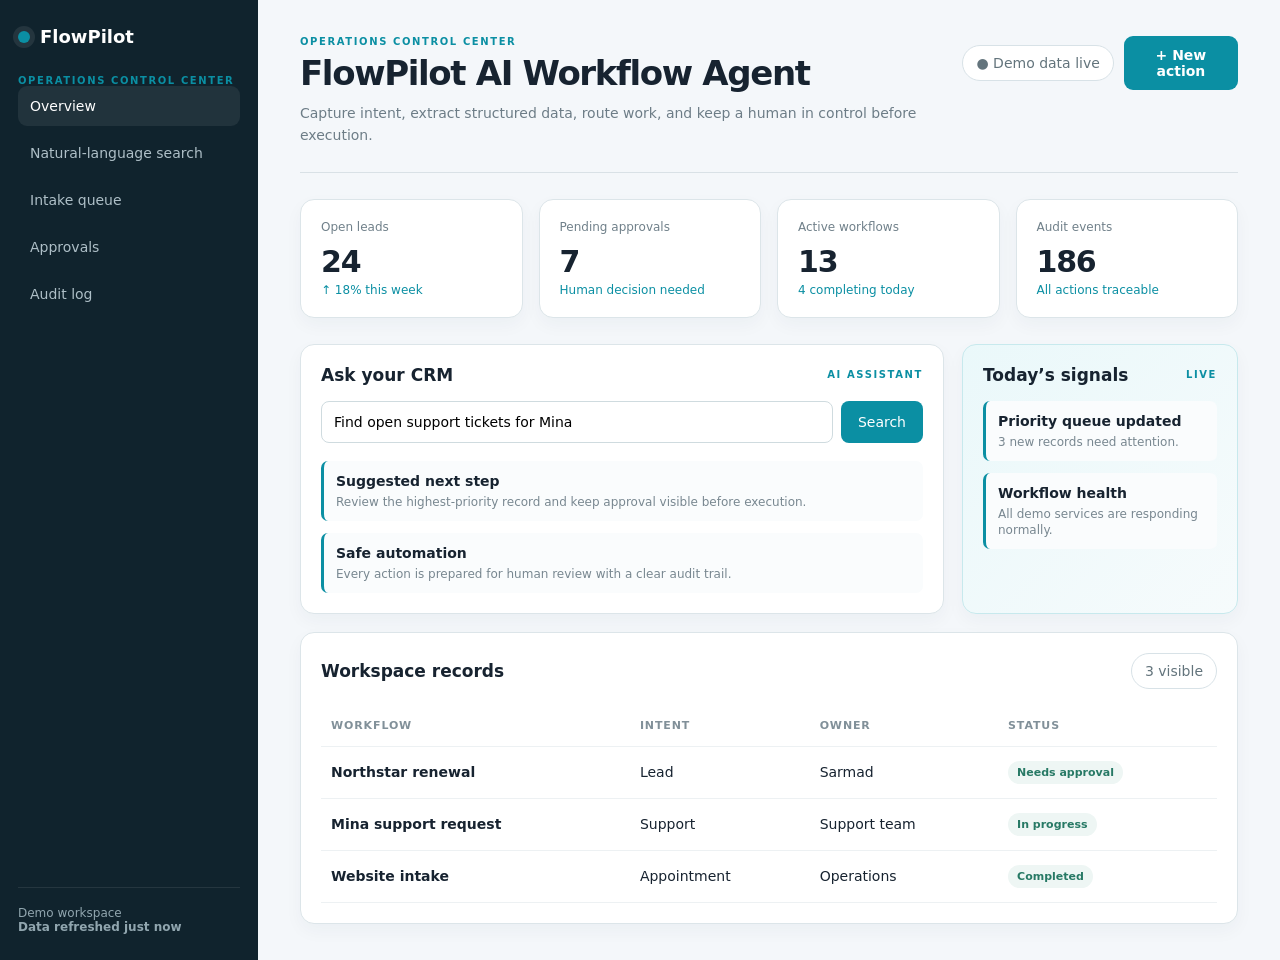
==== commit f822254d: "Create tool-specific public demo experience" ====
--- a/site/index.html
+++ b/site/index.html
@@ -1,11 +1,2 @@
-<!doctype html>
-<html lang="en">
-<head>
-<meta charset="UTF-8" />
-<meta name="viewport" content="width=device-width, initial-scale=1" />
-<title>FlowPilot AI Workflow Agent</title>
-<style>
-:root{font-family:Inter,ui-sans-serif,system-ui,-apple-system,BlinkMacSystemFont,"Segoe UI",sans-serif;color:#172033;background:#f7fafc}*{box-sizing:border-box}body{margin:0} .app{display:flex;min-height:100vh}.side{width:280px;border-right:1px solid #dbe4ec;background:#fff;padding:24px 18px;display:flex;flex-direction:column}.brand{font-size:17px;font-weight:750;letter-spacing:-.02em;margin:4px 12px 34px}.brand span{display:inline-grid;place-items:center;width:24px;height:24px;border-radius:7px;background:#0e9f9a;color:#fff;margin-right:9px;font-size:12px}.nav{display:grid;gap:7px}.nav a{padding:11px 12px;border-radius:9px;color:#4c5b70;text-decoration:none;font-size:14px}.nav a.active,.nav a:hover{background:#e8f7f6;color:#087d79;font-weight:650}.user{margin-top:auto;border-top:1px solid #edf1f5;padding:18px 12px 2px;font-size:12px;color:#526174}.user b{display:block;color:#1d2a3d;font-size:13px;margin-bottom:4px}.main{flex:1;padding:42px clamp(24px,5vw,72px);max-width:1320px}.eyebrow{font-size:12px;text-transform:uppercase;letter-spacing:.14em;color:#078c87;font-weight:700}.top{display:flex;justify-content:space-between;gap:20px;align-items:flex-start;margin-bottom:28px}.top h1{font-size:32px;margin:7px 0 9px;letter-spacing:-.04em}.top p{margin:0;color:#68768a;max-width:670px;font-size:15px;line-height:1.55}.pill{border:1px solid #b9e2df;color:#087d79;background:#effafa;border-radius:999px;padding:8px 12px;font-size:12px;font-weight:650;white-space:nowrap}.grid{display:grid;grid-template-columns:repeat(4,minmax(0,1fr));gap:14px;margin-bottom:22px}.card{background:#fff;border:1px solid #e1e8ef;border-radius:14px;padding:18px;box-shadow:0 6px 20px rgba(23,32,51,.04)}.metric small{color:#718096;font-size:12px}.metric strong{display:block;font-size:28px;margin-top:9px;letter-spacing:-.04em}.metric em{font-style:normal;color:#078c87;font-size:12px}.cols{display:grid;grid-template-columns:1.35fr 1fr;gap:18px}.card h2{font-size:16px;margin:0 0 15px}.row{display:flex;justify-content:space-between;gap:16px;padding:13px 0;border-top:1px solid #edf1f5;font-size:13px}.row:first-of-type{border-top:0;padding-top:0}.row b{font-weight:650}.tag{border-radius:999px;padding:5px 9px;font-size:11px;font-weight:700;background:#e8f7f6;color:#087d79;height:max-content}.tag.warn{background:#fff4dd;color:#a66b00}.assistant{background:#172b46;color:#fff;border:0}.assistant h2{color:#fff}.assistant p{color:#d4e0ef;font-size:13px;line-height:1.55}.prompt{background:#294461;border:1px solid #46627d;border-radius:9px;padding:12px;color:#d8e7f4;font-size:13px;margin-top:15px}.btn{display:inline-block;margin-top:15px;background:#21b3aa;color:#fff;border-radius:8px;padding:9px 13px;font-size:12px;font-weight:700}.foot{color:#7890a4;font-size:12px;margin-top:25px}@media(max-width:900px){.side{width:220px}.grid{grid-template-columns:repeat(2,1fr)}.cols{grid-template-columns:1fr}}@media(max-width:640px){.app{display:block}.side{width:auto;padding:15px}.brand{margin-bottom:16px}.nav{display:flex;overflow:auto}.nav a{white-space:nowrap}.user{display:none}.main{padding:27px 17px}.top{display:block}.pill{display:inline-block;margin-top:16px}.grid{gap:10px}.card{padding:14px}.metric strong{font-size:23px}.cols{gap:12px}}
-</style>
-</head>
-<body><div class="app"><aside class="side"><div class="brand"><span>✦</span>FlowPilot</div><nav class="nav"><a class="active" href="#">Overview</a><a href="#workspace">Workspace</a><a href="#records">Records</a><a href="#approvals">Approvals</a><a href="#activity">Activity log</a><a href="#settings">Settings</a></nav><div class="user"><b>Sarmad Ilyas</b>AI Workflow Workspace</div></aside><main class="main"><div class="top"><div><div class="eyebrow">FlowPilot suite</div><h1>FlowPilot AI Workflow Agent</h1><p>Professional AI-powered operations workspace for clear decisions, safe actions, and visible business results.</p></div><div class="pill">Demo workspace · Ready</div></div><section class="grid"><div class="card metric"><small>Active records</small><strong>128</strong><em>+12% this month</em></div><div class="card metric"><small>Pending actions</small><strong>09</strong><em>Approval-safe queue</em></div><div class="card metric"><small>Success rate</small><strong>96%</strong><em>Verified workflows</em></div><div class="card metric"><small>Time saved</small><strong>18h</strong><em>This reporting cycle</em></div></section><section class="cols" id="workspace"><div class="card"><h2>Recent workspace activity</h2><div class="row"><span><b>New business request processed</b><br><small>Structured data extracted and routed</small></span><span class="tag">Completed</span></div><div class="row"><span><b>Approval review prepared</b><br><small>Human confirmation required before action</small></span><span class="tag warn">Pending</span></div><div class="row"><span><b>Workflow audit trail updated</b><br><small>Every outcome remains traceable</small></span><span class="tag">Logged</span></div><div class="row"><span><b>Insight report generated</b><br><small>Clear next steps for the operator</small></span><span class="tag">Ready</span></div></div><div class="card assistant"><h2>AI assistant preview</h2><p>Ask the workspace to find records, summarize activity, detect an issue, or prepare a safe next step.</p><div class="prompt">“Show me the records that need attention today.”</div><span class="btn">Run preview</span></div></section><div class="card foot" id="records">This public demo uses safe sample data. No customer information or external action is connected.</div></main></div></body></html>
+<!doctype html><html lang="en"><head><meta charset="UTF-8"><meta name="viewport" content="width=device-width,initial-scale=1"><title>FlowPilot AI Workflow Agent</title><style>:root{--accent:#0b8fa3}*{box-sizing:border-box}body{margin:0;background:#f4f7fa;color:#172330;font:14px Inter,ui-sans-serif,system-ui,-apple-system,BlinkMacSystemFont,"Segoe UI",sans-serif}button,input{font:inherit}.app{display:flex;min-height:100vh}.side{width:258px;background:#10232d;color:#d8e5ea;padding:26px 18px;display:flex;flex-direction:column;gap:28px}.brand{display:flex;gap:10px;align-items:center;color:#fff;font-weight:800;font-size:18px}.brand-dot{width:12px;height:12px;border-radius:50%;background:var(--accent);box-shadow:0 0 0 5px #ffffff15}.eyebrow{font-size:10px;letter-spacing:.16em;color:var(--accent);font-weight:800}.nav{display:grid;gap:7px}.nav button{border:0;background:transparent;color:#aebfc7;text-align:left;padding:12px 12px;border-radius:9px;cursor:pointer}.nav button:first-child,.nav button:hover{background:#ffffff12;color:#fff}.side-footer{margin-top:auto;border-top:1px solid #ffffff16;padding-top:18px;color:#91a6af;font-size:12px}.main{flex:1;padding:36px 42px;max-width:1450px}.top{display:flex;justify-content:space-between;gap:24px;align-items:flex-start;border-bottom:1px solid #d9e1e6;padding-bottom:25px}.title h1{font-size:34px;line-height:1.08;margin:8px 0 10px;letter-spacing:-.04em}.title p{margin:0;color:#6d7d87;max-width:690px;line-height:1.6}.actions{display:flex;gap:10px;align-items:center}.pill{border:1px solid #d8e2e7;border-radius:999px;padding:9px 13px;color:#63747c;background:#fff;white-space:nowrap}.primary{border:0;background:var(--accent);color:#fff;border-radius:9px;padding:11px 16px;cursor:pointer;font-weight:700}.kpis{display:grid;grid-template-columns:repeat(4,1fr);gap:16px;margin:26px 0}.card{background:#fff;border:1px solid #dce5e9;border-radius:14px;padding:20px;box-shadow:0 7px 18px #1730420a}.kpi-label{color:#70808a;font-size:12px}.kpi-value{font-size:30px;font-weight:800;margin:10px 0 4px;letter-spacing:-.04em}.kpi-meta{color:var(--accent);font-size:12px}.workspace{display:grid;grid-template-columns:1.4fr .6fr;gap:18px}.section-head{display:flex;justify-content:space-between;align-items:center;margin-bottom:16px}.section-head h2{font-size:17px;margin:0}.assistant{background:linear-gradient(135deg,#eaf8fa,#f6fbfc);border-color:#c7e9ed}.assistant p{color:#65767e;line-height:1.5}.search{display:flex;gap:8px}.search input{flex:1;border:1px solid #cfdbdf;background:#fff;border-radius:8px;padding:12px}.search button{border:0;border-radius:8px;background:var(--accent);color:#fff;padding:0 17px;cursor:pointer}.table-wrap{overflow:auto}.table{width:100%;border-collapse:collapse}.table th,.table td{text-align:left;padding:14px 10px;border-bottom:1px solid #edf1f3;white-space:nowrap}.table th{font-size:11px;text-transform:uppercase;letter-spacing:.08em;color:#819099}.status{display:inline-block;border-radius:999px;padding:5px 9px;background:#eef6f4;color:#277965;font-size:11px;font-weight:700}.feed{display:grid;gap:12px}.feed-item{padding:12px;border-left:3px solid var(--accent);background:#fafcfd;border-radius:7px}.feed-item strong{display:block;margin-bottom:4px}.feed-item span{color:#788790;font-size:12px}@media(max-width:900px){.side{width:210px}.main{padding:25px 20px}.kpis{grid-template-columns:repeat(2,1fr)}.workspace{grid-template-columns:1fr}}@media(max-width:620px){.app{display:block}.side{width:auto;padding:16px;gap:16px}.nav{display:flex;overflow:auto}.nav button{white-space:nowrap}.side-footer{display:none}.main{padding:20px 14px}.top{display:block}.actions{margin-top:18px}.title h1{font-size:28px}.kpis{grid-template-columns:1fr}.workspace{display:block}.card{margin-bottom:16px}}
+</style></head><body><div class="app"><aside class="side"><div class="brand"><i class="brand-dot"></i> FlowPilot</div><div><div class="eyebrow">OPERATIONS CONTROL CENTER</div><nav class="nav"><button>Overview</button><button>Natural-language search</button><button>Intake queue</button><button>Approvals</button><button>Audit log</button></nav></div><div class="side-footer">Demo workspace<br><strong>Data refreshed just now</strong></div></aside><main class="main"><header class="top"><div class="title"><div class="eyebrow">OPERATIONS CONTROL CENTER</div><h1>FlowPilot AI Workflow Agent</h1><p>Capture intent, extract structured data, route work, and keep a human in control before execution.</p></div><div class="actions"><span class="pill">● Demo data live</span><button class="primary" onclick="alert('Demo action recorded for review')">+ New action</button></div></header><section class="kpis"><div class="card"><div class="kpi-label">Open leads</div><div class="kpi-value">24</div><div class="kpi-meta">↑ 18% this week</div></div><div class="card"><div class="kpi-label">Pending approvals</div><div class="kpi-value">7</div><div class="kpi-meta">Human decision needed</div></div><div class="card"><div class="kpi-label">Active workflows</div><div class="kpi-value">13</div><div class="kpi-meta">4 completing today</div></div><div class="card"><div class="kpi-label">Audit events</div><div class="kpi-value">186</div><div class="kpi-meta">All actions traceable</div></div></section><section class="workspace"><div class="card"><div class="section-head"><h2>Ask your CRM</h2><span class="eyebrow">AI ASSISTANT</span></div><div class="search"><input value="Find open support tickets for Mina" aria-label="Assistant query"><button onclick="this.textContent='Searching…';setTimeout(()=>this.textContent='Search',650)">Search</button></div><div class="feed" style="margin-top:18px"><div class="feed-item"><strong>Suggested next step</strong><span>Review the highest-priority record and keep approval visible before execution.</span></div><div class="feed-item"><strong>Safe automation</strong><span>Every action is prepared for human review with a clear audit trail.</span></div></div></div><div class="card assistant"><div class="section-head"><h2>Today’s signals</h2><span class="eyebrow">LIVE</span></div><div class="feed"><div class="feed-item"><strong>Priority queue updated</strong><span>3 new records need attention.</span></div><div class="feed-item"><strong>Workflow health</strong><span>All demo services are responding normally.</span></div></div></div></section><section class="card" style="margin-top:18px"><div class="section-head"><h2>Workspace records</h2><span class="pill">3 visible</span></div><div class="table-wrap"><table class="table"><thead><tr><th>Workflow</th><th>Intent</th><th>Owner</th><th>Status</th></tr></thead><tbody><tr><td><strong>Northstar renewal</strong></td><td>Lead</td><td>Sarmad</td><td><span class="status">Needs approval</span></td></tr><tr><td><strong>Mina support request</strong></td><td>Support</td><td>Support team</td><td><span class="status">In progress</span></td></tr><tr><td><strong>Website intake</strong></td><td>Appointment</td><td>Operations</td><td><span class="status">Completed</span></td></tr></tbody></table></div></section></main></div></body></html>
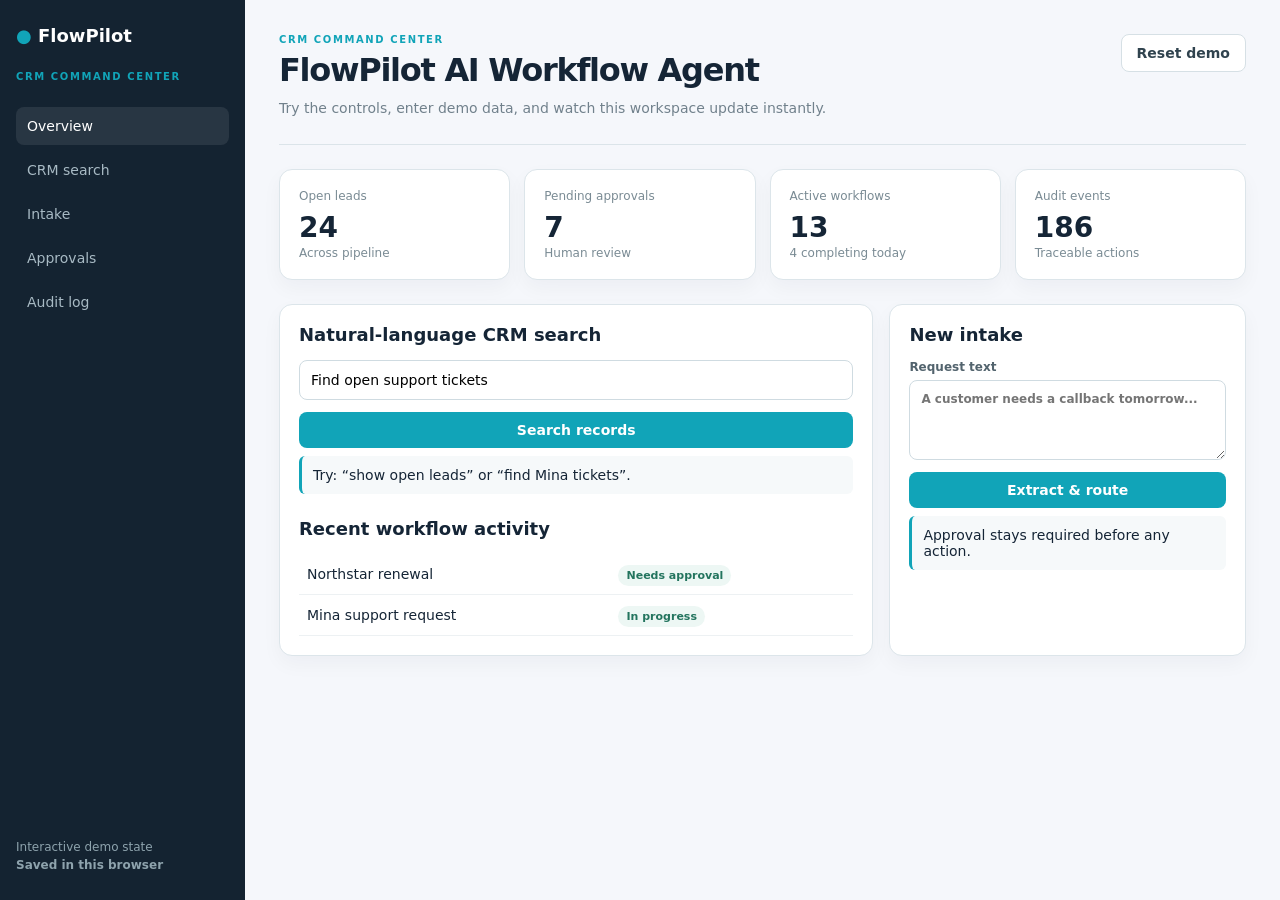
==== commit 9167de57: "Build distinct interactive tool demo" ====
--- a/site/index.html
+++ b/site/index.html
@@ -1,2 +1 @@
-<!doctype html><html lang="en"><head><meta charset="UTF-8"><meta name="viewport" content="width=device-width,initial-scale=1"><title>FlowPilot AI Workflow Agent</title><style>:root{--accent:#0b8fa3}*{box-sizing:border-box}body{margin:0;background:#f4f7fa;color:#172330;font:14px Inter,ui-sans-serif,system-ui,-apple-system,BlinkMacSystemFont,"Segoe UI",sans-serif}button,input{font:inherit}.app{display:flex;min-height:100vh}.side{width:258px;background:#10232d;color:#d8e5ea;padding:26px 18px;display:flex;flex-direction:column;gap:28px}.brand{display:flex;gap:10px;align-items:center;color:#fff;font-weight:800;font-size:18px}.brand-dot{width:12px;height:12px;border-radius:50%;background:var(--accent);box-shadow:0 0 0 5px #ffffff15}.eyebrow{font-size:10px;letter-spacing:.16em;color:var(--accent);font-weight:800}.nav{display:grid;gap:7px}.nav button{border:0;background:transparent;color:#aebfc7;text-align:left;padding:12px 12px;border-radius:9px;cursor:pointer}.nav button:first-child,.nav button:hover{background:#ffffff12;color:#fff}.side-footer{margin-top:auto;border-top:1px solid #ffffff16;padding-top:18px;color:#91a6af;font-size:12px}.main{flex:1;padding:36px 42px;max-width:1450px}.top{display:flex;justify-content:space-between;gap:24px;align-items:flex-start;border-bottom:1px solid #d9e1e6;padding-bottom:25px}.title h1{font-size:34px;line-height:1.08;margin:8px 0 10px;letter-spacing:-.04em}.title p{margin:0;color:#6d7d87;max-width:690px;line-height:1.6}.actions{display:flex;gap:10px;align-items:center}.pill{border:1px solid #d8e2e7;border-radius:999px;padding:9px 13px;color:#63747c;background:#fff;white-space:nowrap}.primary{border:0;background:var(--accent);color:#fff;border-radius:9px;padding:11px 16px;cursor:pointer;font-weight:700}.kpis{display:grid;grid-template-columns:repeat(4,1fr);gap:16px;margin:26px 0}.card{background:#fff;border:1px solid #dce5e9;border-radius:14px;padding:20px;box-shadow:0 7px 18px #1730420a}.kpi-label{color:#70808a;font-size:12px}.kpi-value{font-size:30px;font-weight:800;margin:10px 0 4px;letter-spacing:-.04em}.kpi-meta{color:var(--accent);font-size:12px}.workspace{display:grid;grid-template-columns:1.4fr .6fr;gap:18px}.section-head{display:flex;justify-content:space-between;align-items:center;margin-bottom:16px}.section-head h2{font-size:17px;margin:0}.assistant{background:linear-gradient(135deg,#eaf8fa,#f6fbfc);border-color:#c7e9ed}.assistant p{color:#65767e;line-height:1.5}.search{display:flex;gap:8px}.search input{flex:1;border:1px solid #cfdbdf;background:#fff;border-radius:8px;padding:12px}.search button{border:0;border-radius:8px;background:var(--accent);color:#fff;padding:0 17px;cursor:pointer}.table-wrap{overflow:auto}.table{width:100%;border-collapse:collapse}.table th,.table td{text-align:left;padding:14px 10px;border-bottom:1px solid #edf1f3;white-space:nowrap}.table th{font-size:11px;text-transform:uppercase;letter-spacing:.08em;color:#819099}.status{display:inline-block;border-radius:999px;padding:5px 9px;background:#eef6f4;color:#277965;font-size:11px;font-weight:700}.feed{display:grid;gap:12px}.feed-item{padding:12px;border-left:3px solid var(--accent);background:#fafcfd;border-radius:7px}.feed-item strong{display:block;margin-bottom:4px}.feed-item span{color:#788790;font-size:12px}@media(max-width:900px){.side{width:210px}.main{padding:25px 20px}.kpis{grid-template-columns:repeat(2,1fr)}.workspace{grid-template-columns:1fr}}@media(max-width:620px){.app{display:block}.side{width:auto;padding:16px;gap:16px}.nav{display:flex;overflow:auto}.nav button{white-space:nowrap}.side-footer{display:none}.main{padding:20px 14px}.top{display:block}.actions{margin-top:18px}.title h1{font-size:28px}.kpis{grid-template-columns:1fr}.workspace{display:block}.card{margin-bottom:16px}}
-</style></head><body><div class="app"><aside class="side"><div class="brand"><i class="brand-dot"></i> FlowPilot</div><div><div class="eyebrow">OPERATIONS CONTROL CENTER</div><nav class="nav"><button>Overview</button><button>Natural-language search</button><button>Intake queue</button><button>Approvals</button><button>Audit log</button></nav></div><div class="side-footer">Demo workspace<br><strong>Data refreshed just now</strong></div></aside><main class="main"><header class="top"><div class="title"><div class="eyebrow">OPERATIONS CONTROL CENTER</div><h1>FlowPilot AI Workflow Agent</h1><p>Capture intent, extract structured data, route work, and keep a human in control before execution.</p></div><div class="actions"><span class="pill">● Demo data live</span><button class="primary" onclick="alert('Demo action recorded for review')">+ New action</button></div></header><section class="kpis"><div class="card"><div class="kpi-label">Open leads</div><div class="kpi-value">24</div><div class="kpi-meta">↑ 18% this week</div></div><div class="card"><div class="kpi-label">Pending approvals</div><div class="kpi-value">7</div><div class="kpi-meta">Human decision needed</div></div><div class="card"><div class="kpi-label">Active workflows</div><div class="kpi-value">13</div><div class="kpi-meta">4 completing today</div></div><div class="card"><div class="kpi-label">Audit events</div><div class="kpi-value">186</div><div class="kpi-meta">All actions traceable</div></div></section><section class="workspace"><div class="card"><div class="section-head"><h2>Ask your CRM</h2><span class="eyebrow">AI ASSISTANT</span></div><div class="search"><input value="Find open support tickets for Mina" aria-label="Assistant query"><button onclick="this.textContent='Searching…';setTimeout(()=>this.textContent='Search',650)">Search</button></div><div class="feed" style="margin-top:18px"><div class="feed-item"><strong>Suggested next step</strong><span>Review the highest-priority record and keep approval visible before execution.</span></div><div class="feed-item"><strong>Safe automation</strong><span>Every action is prepared for human review with a clear audit trail.</span></div></div></div><div class="card assistant"><div class="section-head"><h2>Today’s signals</h2><span class="eyebrow">LIVE</span></div><div class="feed"><div class="feed-item"><strong>Priority queue updated</strong><span>3 new records need attention.</span></div><div class="feed-item"><strong>Workflow health</strong><span>All demo services are responding normally.</span></div></div></div></section><section class="card" style="margin-top:18px"><div class="section-head"><h2>Workspace records</h2><span class="pill">3 visible</span></div><div class="table-wrap"><table class="table"><thead><tr><th>Workflow</th><th>Intent</th><th>Owner</th><th>Status</th></tr></thead><tbody><tr><td><strong>Northstar renewal</strong></td><td>Lead</td><td>Sarmad</td><td><span class="status">Needs approval</span></td></tr><tr><td><strong>Mina support request</strong></td><td>Support</td><td>Support team</td><td><span class="status">In progress</span></td></tr><tr><td><strong>Website intake</strong></td><td>Appointment</td><td>Operations</td><td><span class="status">Completed</span></td></tr></tbody></table></div></section></main></div></body></html>+<!doctype html><html><head><meta charset="utf-8"><meta name="viewport" content="width=device-width,initial-scale=1"><title>FlowPilot AI Workflow Agent</title><style>:root{--a:#11a4b8}*{box-sizing:border-box}body{margin:0;background:#f5f7fb;color:#152536;font:14px system-ui,sans-serif}button,input,select,textarea{font:inherit}.app{display:flex;min-height:100vh}aside{width:245px;background:#142331;color:#d7e3ea;padding:25px 16px;display:flex;flex-direction:column;gap:25px}.logo{font-size:18px;font-weight:800;color:#fff}.logo b{color:var(--a)}nav{display:grid;gap:6px}nav button{background:transparent;border:0;color:#a8bac4;text-align:left;padding:11px;border-radius:8px;cursor:pointer}nav button.active,nav button:hover{background:#ffffff16;color:#fff}main{flex:1;padding:34px;max-width:1400px}header{display:flex;justify-content:space-between;gap:20px;align-items:flex-start;border-bottom:1px solid #dbe4e9;padding-bottom:24px}h1{font-size:32px;margin:6px 0 9px;letter-spacing:-.04em}h2{font-size:18px;margin:0 0 15px}p{color:#71818c;line-height:1.55;margin:0}.eyebrow{font-size:10px;letter-spacing:.16em;color:var(--a);font-weight:800}.btn{background:var(--a);color:#fff;border:0;border-radius:8px;padding:10px 15px;cursor:pointer;font-weight:700}.btn.secondary{background:#fff;color:#30434e;border:1px solid #d6e0e5}.grid{display:grid;grid-template-columns:repeat(4,1fr);gap:14px;margin:24px 0}.card{background:#fff;border:1px solid #dce5ea;border-radius:13px;padding:19px;box-shadow:0 8px 20px #1223330a}.metric{font-size:28px;font-weight:800;margin:8px 0 2px}.muted{font-size:12px;color:#7a8b94}.layout{display:grid;grid-template-columns:1.25fr .75fr;gap:16px}.stack{display:grid;gap:14px}.row{display:flex;gap:9px;align-items:center;flex-wrap:wrap}input,select,textarea{width:100%;padding:11px;border:1px solid #cfdbe1;border-radius:8px;background:#fff}label{font-size:12px;font-weight:700;color:#52636d;display:grid;gap:6px}form{display:grid;gap:12px}table{width:100%;border-collapse:collapse}th,td{padding:12px 8px;text-align:left;border-bottom:1px solid #edf1f3;white-space:nowrap}th{font-size:11px;text-transform:uppercase;color:#81919a}.tag{border-radius:99px;padding:4px 8px;background:#edf7f4;color:#23745e;font-size:11px;font-weight:700}.alert{padding:11px;border-left:3px solid var(--a);background:#f6f9fa;border-radius:6px;margin:8px 0}.toast{position:fixed;right:22px;bottom:20px;background:#142331;color:#fff;padding:12px 16px;border-radius:8px;display:none}.toast.show{display:block}.bar{height:9px;border-radius:10px;background:#e4ebef;overflow:hidden}.bar i{display:block;height:100%;background:var(--a)}@media(max-width:850px){aside{width:190px}main{padding:22px 16px}.grid{grid-template-columns:repeat(2,1fr)}.layout{grid-template-columns:1fr}}@media(max-width:560px){.app{display:block}aside{width:auto}nav{display:flex;overflow:auto}nav button{white-space:nowrap}header{display:block}.actions{margin-top:16px}.grid{grid-template-columns:1fr}}</style></head><body><div class="app"><aside><div class="logo"><b>●</b> FlowPilot</div><div class="eyebrow">CRM COMMAND CENTER</div><nav><button class="active" onclick="activate(this)">Overview</button><button class="" onclick="activate(this)">CRM search</button><button class="" onclick="activate(this)">Intake</button><button class="" onclick="activate(this)">Approvals</button><button class="" onclick="activate(this)">Audit log</button></nav><p style="margin-top:auto;color:#8ea3ad;font-size:12px">Interactive demo state<br><strong>Saved in this browser</strong></p></aside><main><header><div><div class="eyebrow">CRM COMMAND CENTER</div><h1>FlowPilot AI Workflow Agent</h1><p>Try the controls, enter demo data, and watch this workspace update instantly.</p></div><div class="actions"><button class="btn secondary" onclick="resetDemo()">Reset demo</button></div></header><section class="grid"><div class="card"><div class="muted">Open leads</div><div id="m1" class="metric">24</div><div class="muted">Across pipeline</div></div><div class="card"><div class="muted">Pending approvals</div><div id="m2" class="metric">7</div><div class="muted">Human review</div></div><div class="card"><div class="muted">Active workflows</div><div class="metric">13</div><div class="muted">4 completing today</div></div><div class="card"><div class="muted">Audit events</div><div class="metric">186</div><div class="muted">Traceable actions</div></div></section><section class="layout"><div class="card"><h2>Natural-language CRM search</h2><form onsubmit="searchCRM(event)"><input id="q" value="Find open support tickets"><button class="btn">Search records</button></form><div id="result" class="alert">Try: “show open leads” or “find Mina tickets”.</div><h2 style="margin-top:24px">Recent workflow activity</h2><table><tbody id="rows"><tr><td>Northstar renewal</td><td><span class="tag">Needs approval</span></td></tr><tr><td>Mina support request</td><td><span class="tag">In progress</span></td></tr></tbody></table></div><div class="card"><h2>New intake</h2><form onsubmit="intake(event)"><label>Request text<textarea id="intake" rows="4" placeholder="A customer needs a callback tomorrow..."></textarea></label><button class="btn">Extract & route</button></form><div id="intakeResult" class="alert">Approval stays required before any action.</div></div></section></main></div><div id="toast" class="toast"></div><script>function activate(b){document.querySelectorAll('nav button').forEach(x=>x.classList.remove('active'));b.classList.add('active');toast('Opened '+b.textContent)}function toast(t){let x=document.getElementById('toast');x.textContent=t;x.classList.add('show');setTimeout(()=>x.classList.remove('show'),1800)}function resetDemo(){location.reload()}function searchCRM(e){e.preventDefault();let q=document.getElementById('q').value.toLowerCase();document.getElementById('result').textContent=q.includes('mina')?'1 support ticket found for Mina Patel.':'3 matching CRM records found. Filters applied: open, owner-visible.';toast('Search completed')}function intake(e){e.preventDefault();let x=document.getElementById('intake').value.trim();document.getElementById('intakeResult').textContent=x?'Intent extracted: support. Approval request added to queue.':'Enter a request first.';toast('Intake processed')}</script></body></html>
